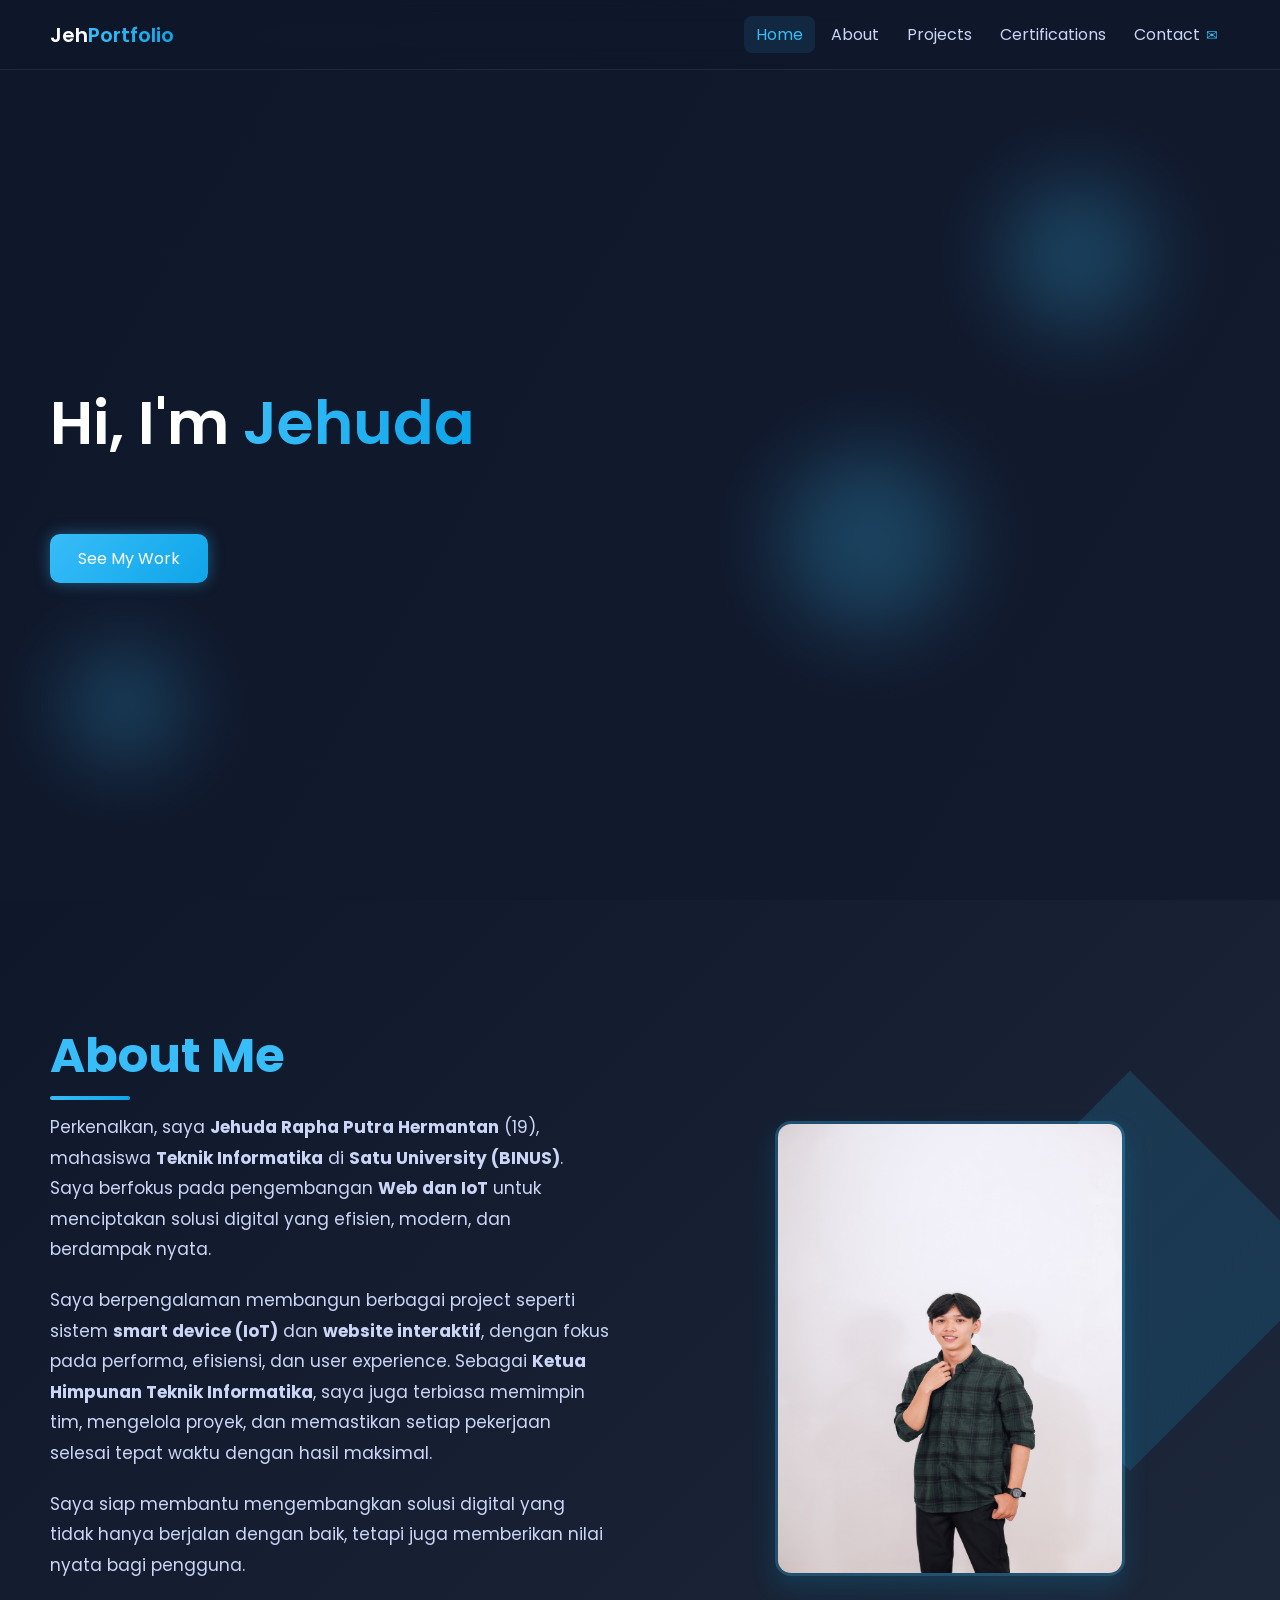
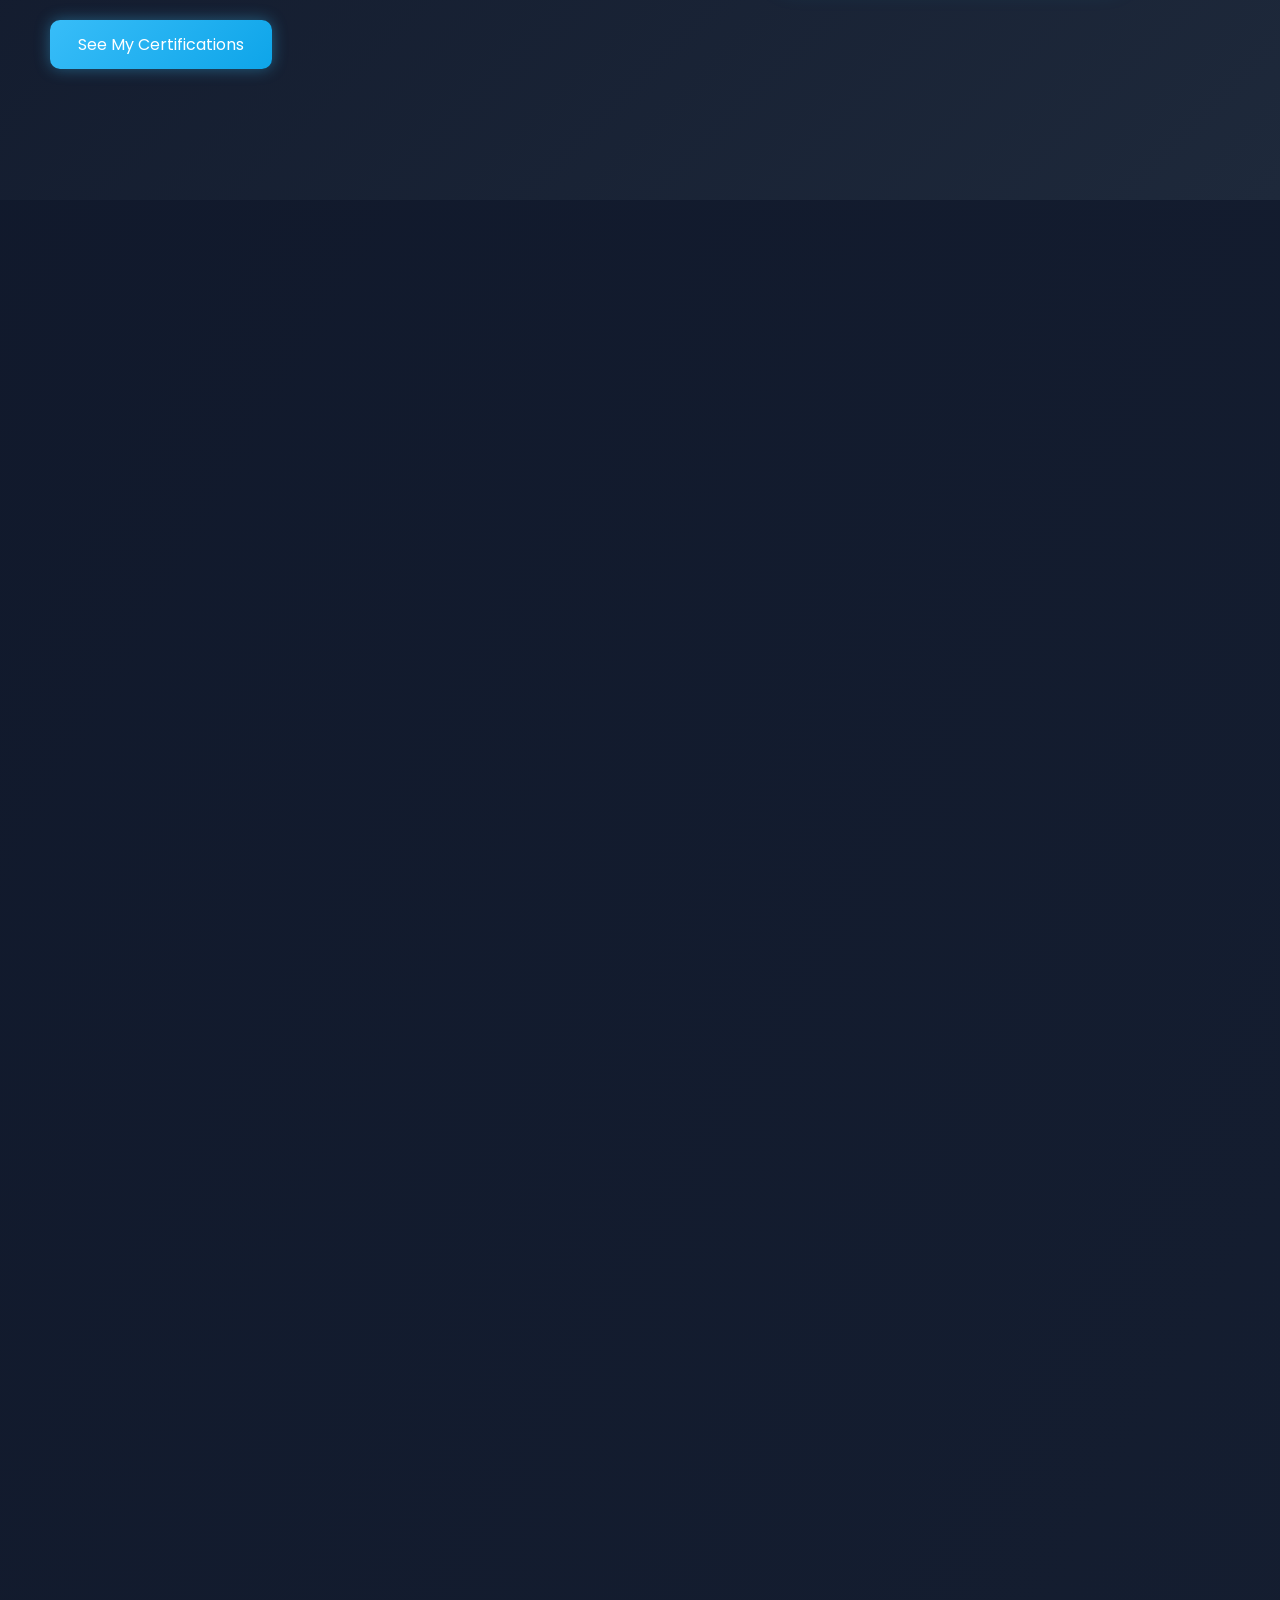
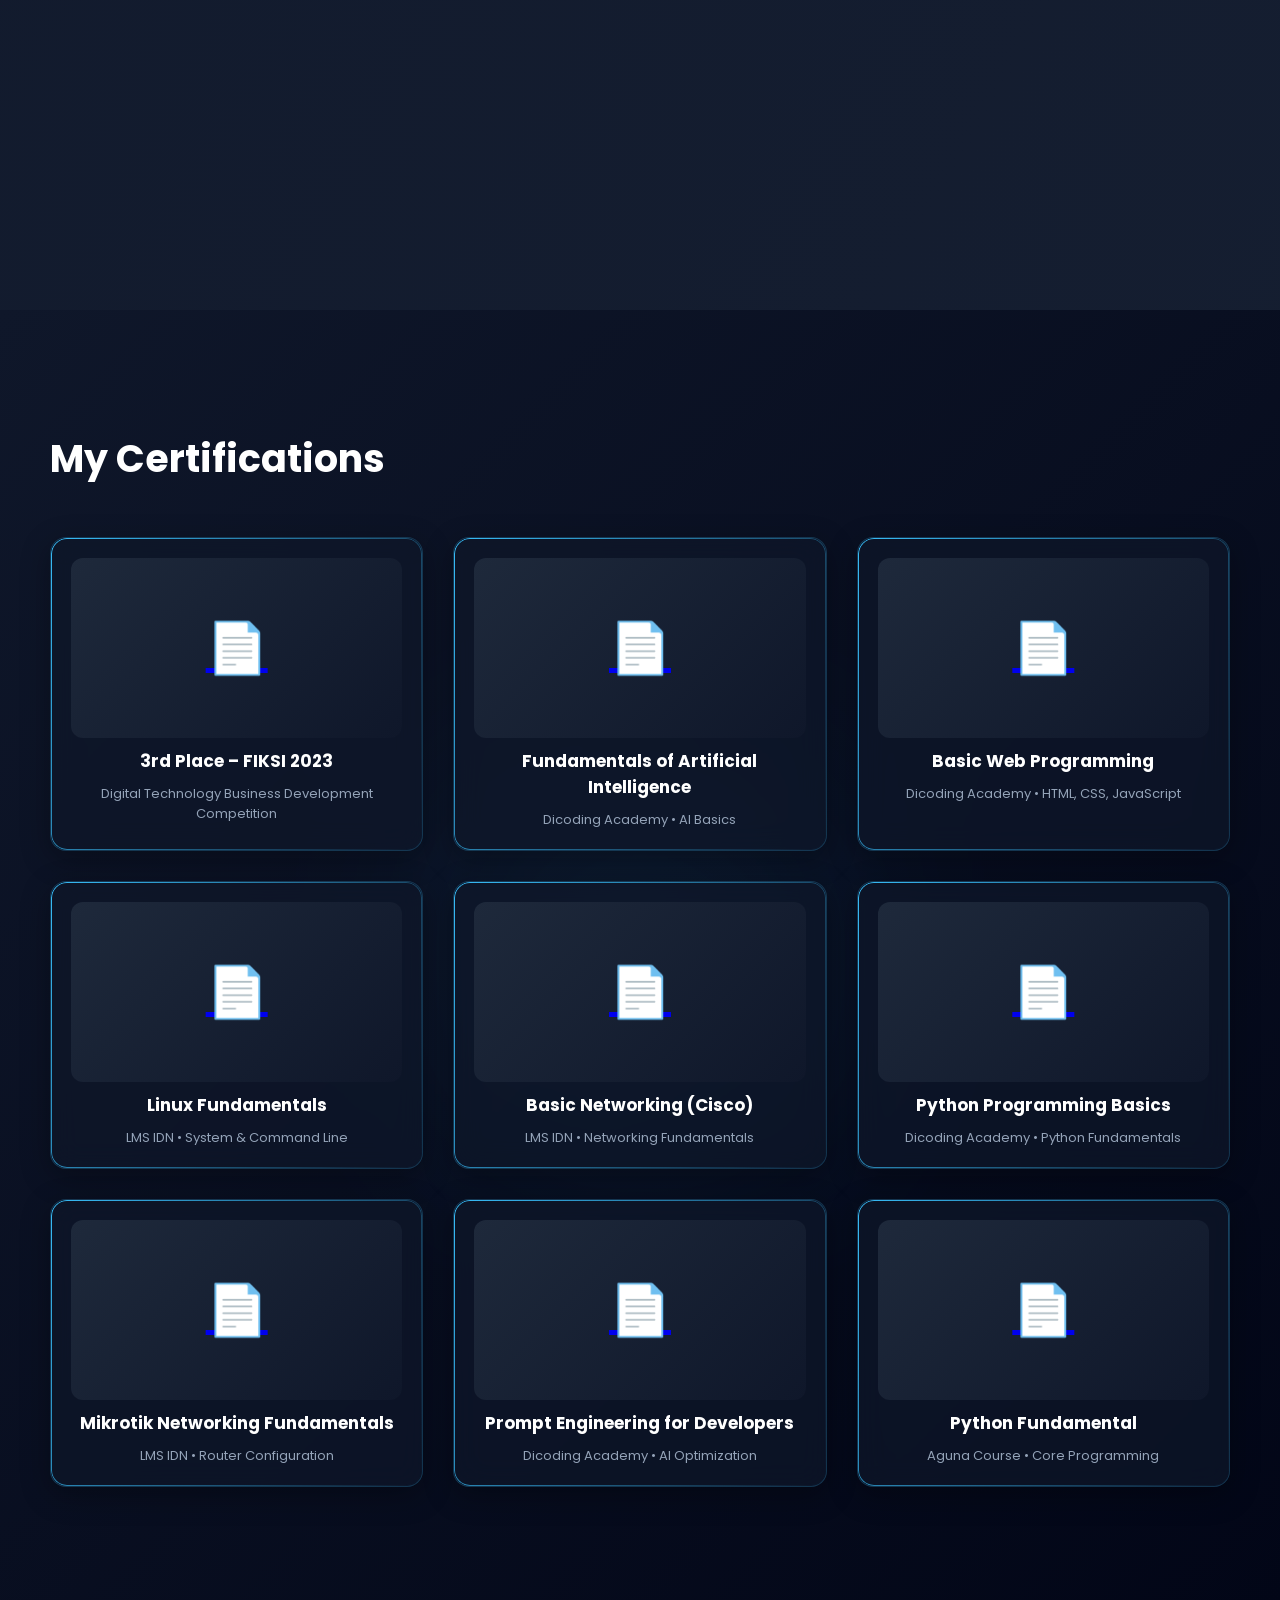
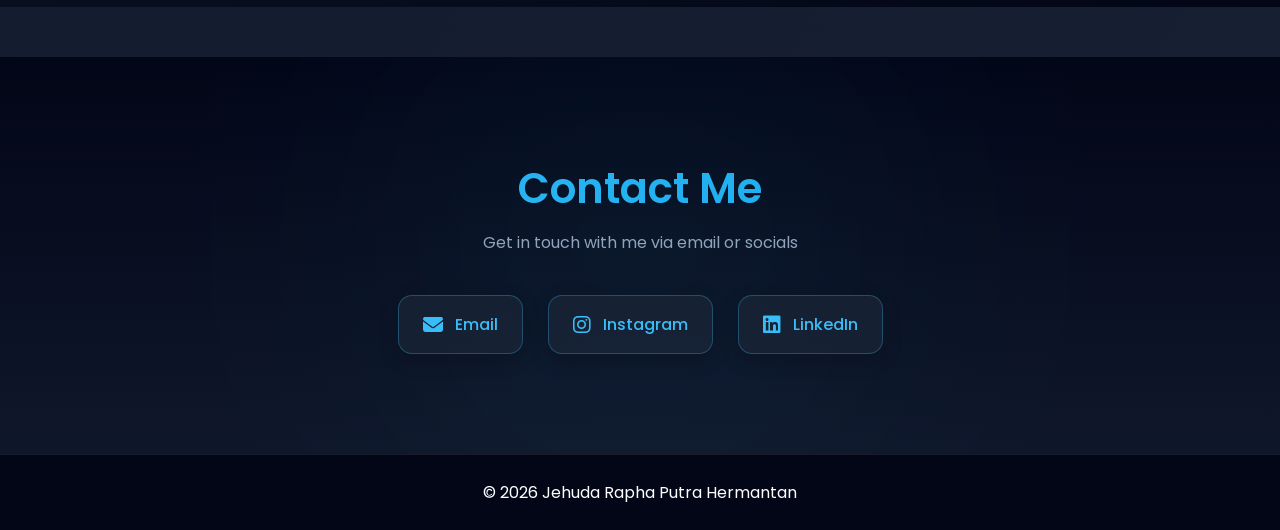
==== index.html @ 20c5d142 "Add files via upload" ====
<!doctype html>
<html lang="id">
  <head>
    <meta charset="UTF-8" />
    <meta name="viewport" content="width=device-width, initial-scale=1.0" />
    <title>Portfolio Jehuda</title>
    <link href="https://fonts.googleapis.com/css2?family=Poppins:wght@300;400;600&display=swap" rel="stylesheet" />
    <link rel="stylesheet" href="https://cdnjs.cloudflare.com/ajax/libs/font-awesome/6.4.2/css/all.min.css" />
    <link rel="stylesheet" href="style.css" />
  </head>

  <body>
    <!-- NAVBAR -->
    <header class="glass-nav">
      <h1 class="logo">Jeh<span>Portfolio</span></h1>
      <nav>
        <a href="#home">Home</a>
        <a href="#about">About</a>
        <a href="#projects">Projects</a>
        <a href="#certifications">Certifications</a>
        <a href="#contact">Contact</a>
      </nav>
    </header>

    <!-- HERO -->
    <section id="home" class="hero fade-in">
      <div class="hero-content">
        <h2>Hi, I'm <span>Jehuda</span></h2>
        <h3 class="typing"></h3>
        <button class="btn" onclick="scrollToSection('projects')">See My Work</button>
      </div>
      <div class="floating-ball ball1"></div>
      <div class="floating-ball ball2"></div>
      <div class="floating-ball ball3"></div>
    </section>

    <!-- ABOUT -->
    <section id="about" class="fade-in about-modern">
      <div class="container about-modern-container">
        <div class="about-modern-text">
          <h2>About Me</h2>
          <p>
            Perkenalkan, saya <strong>Jehuda Rapha Putra Hermantan</strong> (19), mahasiswa <strong>Teknik Informatika</strong> di <strong>Satu University (BINUS)</strong>. Saya berfokus pada pengembangan <strong>Web dan IoT</strong> untuk
            menciptakan solusi digital yang efisien, modern, dan berdampak nyata.
          </p>
          <p>
            Saya berpengalaman membangun berbagai project seperti sistem <strong>smart device (IoT)</strong> dan <strong>website interaktif</strong>, dengan fokus pada performa, efisiensi, dan user experience. Sebagai
            <strong>Ketua Himpunan Teknik Informatika</strong>, saya juga terbiasa memimpin tim, mengelola proyek, dan memastikan setiap pekerjaan selesai tepat waktu dengan hasil maksimal.
          </p>
          <p>Saya siap membantu mengembangkan solusi digital yang tidak hanya berjalan dengan baik, tetapi juga memberikan nilai nyata bagi pengguna.</p>
          <a href="#certifications" class="btn">See My Certifications</a>
        </div>

        <div class="about-modern-visual">
          <div class="about-shape"></div>
          <img src="img/MyFace11.jpg" alt="Profile Image" class="modern-photo" loading="lazy" />
        </div>
      </div>
    </section>

    <!-- PROJECTS -->
    <section id="projects" class="fade-in">
      <h2>My Projects</h2>

      <div class="projects-section">
        <h3>Projects I've Completed</h3>
        <div class="projects">
          <div class="card">
            <div class="image-container">
              <img src="img/face_recog.png" alt="IoT Project Completed 1" loading="lazy" />
              <img src="img/dashboard_face_recog.png" alt="IoT Project Completed 2" loading="lazy" />
            </div>
            <div class="project-details">
              <h4>IoT-Based Smart Room Monitoring System</h4>
              <p>
                Sistem monitoring ruangan berbasis IoT dengan integrasi <strong>Face Recognition AI</strong> untuk mendeteksi dan menghitung jumlah okupansi secara real-time. Sistem ini membantu meningkatkan efisiensi penggunaan ruangan
                melalui data yang akurat dan otomatis.<br /><br />
                <strong>Peran saya:</strong> Mengembangkan sistem AI, integrasi IoT, dan pembuatan dashboard monitoring.
              </p>
            </div>
          </div>
        </div>
      </div>

      <div class="projects-section">
        <h3>Ongoing Projects</h3>
        <div class="projects">
          <div class="card">
            <div class="image-container">
              <img src="img/project_iot_ph_tds_tb1.jpeg" alt="Ongoing Project 1" loading="lazy" />
              <img src="img/project_iot_ph_tds_tb2.jpeg" alt="Ongoing Project 2" loading="lazy" />
            </div>
            <div class="project-details">
              <h4>IoT-Based Water Quality Monitoring System</h4>
              <p>
                Sistem monitoring kualitas air berbasis IoT yang mengukur <strong>pH</strong>, <strong>TDS</strong>, dan <strong>Turbidity</strong> secara real-time melalui cloud dashboard.<br /><br />
                <strong>Peran saya:</strong> Mengembangkan integrasi IoT.
              </p>
            </div>
          </div>
        </div>
      </div>
    </section>

    <!-- CERTIFICATIONS -->
    <section id="certifications" class="cert-section fade-in">
      <h2>My Certifications</h2>
      <div class="cert-grid">
        <div class="cert-card">
          <a href="img/E-Certificate 3rd Place Award for Digital-Technology Business-Development FIKSI-2023.pdf" target="_blank">
            <div class="pdf-preview">📄</div>
          </a>
          <h3>3rd Place – FIKSI 2023</h3>
          <p>Digital Technology Business Development Competition</p>
        </div>
        <div class="cert-card">
          <a href="img/E-Certificate Belajar AI-Dasar-Dicoding.pdf" target="_blank">
            <div class="pdf-preview">📄</div>
          </a>
          <h3>Fundamentals of Artificial Intelligence</h3>
          <p>Dicoding Academy • AI Basics</p>
        </div>
        <div class="cert-card">
          <a href="img/E-Certificate Belajar-Dasar-Pemprograman-Web Dicoding-Academy.pdf" target="_blank">
            <div class="pdf-preview">📄</div>
          </a>
          <h3>Basic Web Programming</h3>
          <p>Dicoding Academy • HTML, CSS, JavaScript</p>
        </div>
        <div class="cert-card">
          <a href="img/E-Certificate Belajar-Linux-Dari-Nol+ LMS-IDN-ID.pdf" target="_blank">
            <div class="pdf-preview">📄</div>
          </a>
          <h3>Linux Fundamentals</h3>
          <p>LMS IDN • System & Command Line</p>
        </div>
        <div class="cert-card">
          <a href="img/E-Certificate Cisco-Dasar LMS-IDN-ID.pdf" target="_blank">
            <div class="pdf-preview">📄</div>
          </a>
          <h3>Basic Networking (Cisco)</h3>
          <p>LMS IDN • Networking Fundamentals</p>
        </div>
        <div class="cert-card">
          <a href="img/E-Certificate Memulai-Pemprograman-dengan-Python-Dicoding-Academy.pdf" target="_blank">
            <div class="pdf-preview">📄</div>
          </a>
          <h3>Python Programming Basics</h3>
          <p>Dicoding Academy • Python Fundamentals</p>
        </div>
        <div class="cert-card">
          <a href="img/E-Certificate Mikrotik-Dasar LMS-IDN-ID.pdf" target="_blank">
            <div class="pdf-preview">📄</div>
          </a>
          <h3>Mikrotik Networking Fundamentals</h3>
          <p>LMS IDN • Router Configuration</p>
        </div>
        <div class="cert-card">
          <a href="img/E-Certificate Prompt-Engineering-untuk -Software-Developer- Dicoding-Academy.pdf" target="_blank">
            <div class="pdf-preview">📄</div>
          </a>
          <h3>Prompt Engineering for Developers</h3>
          <p>Dicoding Academy • AI Optimization</p>
        </div>
        <div class="cert-card">
          <a href="img/E-Certificate Python-Fundamental Aguna-Course.pdf" target="_blank">
            <div class="pdf-preview">📄</div>
          </a>
          <h3>Python Fundamental</h3>
          <p>Aguna Course • Core Programming</p>
        </div>
      </div>
    </section>

    <!-- CONTACT -->
    <section id="contact" class="fade-in">
      <h2>Contact Me</h2>
      <p>Get in touch with me via email or socials</p>
      <div class="contact-cards">
        <a href="mailto:jehudarapha653@email.com" class="contact-card">
          <i class="fa-solid fa-envelope"></i>
          <span>Email</span>
        </a>
        <a href="https://www.instagram.com/jehuda_rapha/" target="_blank" rel="noopener noreferrer" class="contact-card">
          <i class="fab fa-instagram"></i>
          <span>Instagram</span>
        </a>
        <a href="https://www.linkedin.com/in/jehuda-rapha-putra-hermantan-52136a31b/" target="_blank" rel="noopener noreferrer" class="contact-card">
          <i class="fab fa-linkedin"></i>
          <span>LinkedIn</span>
        </a>
      </div>
    </section>

    <!-- LIGHTBOX -->
    <div class="lightbox" id="lightbox">
      <span class="close-btn">&times;</span>
      <img class="lightbox-img" id="lightbox-img" alt="Project Preview" />
    </div>

    <!-- FOOTER -->
    <footer>
      <p>© 2026 Jehuda Rapha Putra Hermantan</p>
    </footer>

    <script src="script.js"></script>
  </body>
</html>
---- style.css ----
/* =============================================
   RESET & BASE
   ============================================= */
* {
  margin: 0;
  padding: 0;
  box-sizing: border-box;
  font-family: 'Poppins', sans-serif;
}

html {
  scroll-behavior: smooth;
}

body {
  background: linear-gradient(120deg, #0f172a, #1e293b);
  background-size: 200% 200%;
  animation: bgMove 12s ease infinite;
  color: white;
  overflow-x: hidden;
}

@keyframes bgMove {
  0%, 100% { background-position: 0% 50%; }
  50%       { background-position: 100% 50%; }
}

.container {
  max-width: 1100px;
  margin: auto;
}

/* =============================================
   NAVBAR
   ============================================= */
.glass-nav {
  position: fixed;
  width: 100%;
  padding: 16px 50px;
  display: flex;
  align-items: center;
  justify-content: space-between;
  flex-wrap: wrap;
  gap: 8px;
  backdrop-filter: blur(12px);
  background: rgba(15, 23, 42, 0.5);
  z-index: 1000;
  border-bottom: 1px solid rgba(255, 255, 255, 0.08);
}

.logo {
  font-size: 20px;
  font-weight: 600;
  white-space: nowrap;
}

.logo span {
  background: linear-gradient(90deg, #38bdf8, #0ea5e9);
  -webkit-background-clip: text;
  -webkit-text-fill-color: transparent;
}

nav {
  display: flex;
  align-items: center;
  flex-wrap: wrap;
  gap: 4px;
}

nav a {
  position: relative;
  color: #cbd5f5;
  padding: 6px 12px;
  text-decoration: none;
  font-weight: 400;
  border-radius: 8px;
  transition: color 0.3s ease, background 0.3s ease;
  overflow: hidden;
}

nav a.active {
  color: #38bdf8;
  background: rgba(56, 189, 248, 0.1);
}

/* Home – underline glow */
nav a:nth-child(1)::after {
  content: '';
  position: absolute;
  left: 0; bottom: 0;
  width: 0%; height: 2px;
  background: #38bdf8;
  transition: width 0.3s;
}
nav a:nth-child(1):hover::after { width: 100%; }

/* About – glass box */
nav a:nth-child(2):hover {
  background: rgba(56, 189, 248, 0.15);
  backdrop-filter: blur(6px);
  box-shadow: 0 0 10px rgba(56, 189, 248, 0.3);
}

/* Projects – neon pulse */
nav a:nth-child(3)::before {
  content: '';
  position: absolute;
  inset: 0;
  border-radius: 8px;
  background: linear-gradient(90deg, #38bdf8, transparent);
  opacity: 0;
  transition: opacity 0.3s;
}
nav a:nth-child(3):hover::before {
  opacity: 0.2;
  animation: pulseGlow 1s infinite alternate;
}

@keyframes pulseGlow {
  from { opacity: 0.1; }
  to   { opacity: 0.4; }
}

/* Certifications – slide gradient */
nav a:nth-child(4)::before {
  content: '';
  position: absolute;
  width: 100%; height: 100%;
  left: -100%; top: 0;
  background: linear-gradient(120deg, transparent, #38bdf8, transparent);
  transition: left 0.5s;
}
nav a:nth-child(4):hover::before { left: 100%; }

/* Contact – icon always visible */
nav a:nth-child(5)::after {
  content: '✉';
  margin-left: 6px;
  font-size: 14px;
  display: inline-block;
  vertical-align: middle;
  color: #38bdf8;
  transition: transform 0.3s ease, color 0.3s ease;
}
nav a:nth-child(5):hover { color: #38bdf8; }
nav a:nth-child(5):hover::after {
  transform: translateY(-2px) rotate(5deg);
  color: #0ea5e9;
}

/* =============================================
   HERO
   ============================================= */
.hero {
  min-height: 100vh;
  padding: 150px 50px 80px;
  display: flex;
  align-items: center;
}

.hero-content { max-width: 600px; }

.hero h2 {
  font-size: 60px;
  font-weight: 600;
  line-height: 1.2;
}

.hero span {
  background: linear-gradient(90deg, #38bdf8, #0ea5e9);
  -webkit-background-clip: text;
  -webkit-text-fill-color: transparent;
}

.typing {
  margin-top: 10px;
  font-size: 22px;
  color: #94a3b8;
  height: 30px;
}

/* Floating decoration balls */
.floating-ball {
  position: absolute;
  border-radius: 50%;
  background: #38bdf8;
  filter: blur(40px);
  opacity: 0.25;
  animation: float 8s infinite ease-in-out;
  z-index: 0;
}
.ball1 { width: 150px; height: 150px; top: 20%; right: 10%; }
.ball2 { width: 120px; height: 120px; bottom: 15%; left: 5%; animation-delay: 2s; }
.ball3 { width: 180px; height: 180px; bottom: 30%; right: 25%; animation-delay: 4s; }

@keyframes float {
  0%, 100% { transform: translateY(0); }
  50%       { transform: translateY(-30px); }
}

/* =============================================
   SHARED SECTION BASE
   ============================================= */
section {
  min-height: 100vh;
  padding: 120px 50px;
}

h2 {
  font-size: 38px;
  margin-bottom: 20px;
}

/* =============================================
   BUTTON
   ============================================= */
.btn {
  display: inline-block;
  position: relative;
  overflow: hidden;
  margin-top: 25px;
  padding: 12px 28px;
  background: linear-gradient(135deg, #38bdf8, #0ea5e9);
  border: none;
  border-radius: 10px;
  cursor: pointer;
  font-size: 16px;
  color: white;
  text-decoration: none;
  transition: transform 0.3s, box-shadow 0.3s;
  box-shadow: 0 0 15px rgba(56, 189, 248, 0.4);
}

.btn:hover {
  transform: translateY(-2px);
  box-shadow: 0 0 30px rgba(56, 189, 248, 0.7);
}

/* Ripple effect (created by JS) */
.ripple {
  position: absolute;
  border-radius: 50%;
  background: rgba(255, 255, 255, 0.25);
  transform: scale(0);
  animation: rippleAnim 0.6s linear;
  pointer-events: none;
}

@keyframes rippleAnim {
  to { transform: scale(4); opacity: 0; }
}

/* =============================================
   FADE-IN ANIMATION
   ============================================= */
.fade-in {
  opacity: 0;
  transform: translateY(50px);
  transition: opacity 0.9s ease, transform 0.9s ease;
}

.fade-in.show {
  opacity: 1;
  transform: translateY(0);
}

/* =============================================
   PROJECTS SECTION
   ============================================= */
#projects {
  position: relative;
  background: linear-gradient(135deg, #020617, #0f172a);
  overflow: hidden;
}

/* Ambient glow blobs */
#projects::before {
  content: '';
  position: absolute;
  width: 400px; height: 400px;
  background: #38bdf8;
  filter: blur(120px);
  opacity: 0.15;
  top: -100px; left: -100px;
}
#projects::after {
  content: '';
  position: absolute;
  width: 300px; height: 300px;
  background: #0ea5e9;
  filter: blur(100px);
  opacity: 0.1;
  bottom: -100px; right: -100px;
}

#projects h2 {
  text-align: center;
  font-size: 40px;
  margin-bottom: 60px;
  background: linear-gradient(90deg, #38bdf8, #0ea5e9);
  -webkit-background-clip: text;
  -webkit-text-fill-color: transparent;
}

.projects-section { margin-top: 50px; }

.projects-section h3 {
  position: relative;
  font-size: 28px;
  margin-bottom: 25px;
  color: #38bdf8;
}

.projects-section h3::after {
  content: '';
  position: absolute;
  bottom: -6px; left: 0;
  width: 60px; height: 3px;
  background: #0ea5e9;
  border-radius: 2px;
}

.projects {
  display: flex;
  flex-wrap: wrap;
  gap: 30px;
  justify-content: center;
  margin-top: 40px;
}

/* =============================================
   PROJECT CARD (merged from 3 duplicate rules)
   ============================================= */
.card {
  position: relative;
  background: rgba(30, 41, 59, 0.7);
  backdrop-filter: blur(16px);
  border-radius: 16px;
  overflow: hidden;
  max-width: 480px;
  flex: 1 1 360px;
  border: 1px solid rgba(56, 189, 248, 0.15);
  box-shadow: 0 10px 40px rgba(0, 0, 0, 0.5);
  opacity: 0;
  transform: translateY(60px);
  transition: transform 0.4s ease, box-shadow 0.4s ease, opacity 0.8s ease;
  cursor: default;
}

/* Gradient border overlay */
.card::before {
  content: '';
  position: absolute;
  inset: 0;
  border-radius: 16px;
  padding: 1px;
  background: linear-gradient(120deg, #38bdf8, transparent);
  -webkit-mask: linear-gradient(#fff 0 0) content-box, linear-gradient(#fff 0 0);
  -webkit-mask-composite: xor;
  mask-composite: exclude;
  pointer-events: none;
}

.card.show {
  opacity: 1;
  transform: translateY(0);
}

.card:hover {
  transform: translateY(-10px) scale(1.02);
  box-shadow: 0 15px 50px rgba(56, 189, 248, 0.3);
}

/* =============================================
   IMAGE CONTAINER (merged from 3 duplicate rules)
   ============================================= */
.image-container {
  display: flex;
  gap: 12px;
  padding: 15px;
}

.image-container img {
  width: 50%;
  border-radius: 12px;
  cursor: pointer;
  pointer-events: auto;
  position: relative;
  z-index: 10;
  transition: transform 0.3s ease, opacity 0.3s ease;
}

.image-container img:hover {
  transform: scale(1.05);
  opacity: 0.85;
}

.project-details { padding: 15px 15px 25px; }

.project-details h4 {
  font-size: 22px;
  margin-bottom: 12px;
  color: #38bdf8;
}

.project-details p {
  font-size: 15px;
  line-height: 1.6;
  color: #cbd5f5;
}

.project-details ul {
  list-style: disc;
  padding-left: 20px;
  margin-top: 10px;
  color: #94a3b8;
}

.project-details ul li {
  margin-bottom: 6px;
  font-size: 14px;
}

/* =============================================
   CERTIFICATIONS SECTION (merged from 2 rules)
   ============================================= */
.cert-section {
  position: relative;
  background: linear-gradient(135deg, #0f172a, #020617);
}

/* Center glow blob */
.cert-section::before {
  content: '';
  position: absolute;
  width: 350px; height: 350px;
  background: #38bdf8;
  filter: blur(120px);
  opacity: 0.08;
  top: 50%; left: 50%;
  transform: translate(-50%, -50%);
}

.cert-grid {
  display: grid;
  grid-template-columns: repeat(3, 1fr);
  gap: 30px;
  margin-top: 50px;
}

/* CERT CARD (merged from 2 duplicate rules) */
.cert-card {
  position: relative;
  display: flex;
  flex-direction: column;
  gap: 10px;
  background: rgba(15, 23, 42, 0.7);
  backdrop-filter: blur(14px);
  border-radius: 16px;
  padding: 20px;
  text-align: center;
  border: 1px solid rgba(56, 189, 248, 0.2);
  box-shadow: 0 8px 30px rgba(0, 0, 0, 0.3);
  pointer-events: none;
  transition: transform 0.35s ease, box-shadow 0.35s ease;
}

.cert-card::before {
  content: '';
  position: absolute;
  inset: 0;
  border-radius: 16px;
  padding: 1px;
  background: linear-gradient(120deg, #38bdf8, transparent);
  -webkit-mask: linear-gradient(#fff 0 0) content-box, linear-gradient(#fff 0 0);
  -webkit-mask-composite: xor;
  mask-composite: exclude;
}

.cert-card:hover {
  transform: translateY(-8px);
  box-shadow: 0 10px 35px rgba(56, 189, 248, 0.25);
}

.pdf-preview {
  width: 100%;
  height: 180px;
  border-radius: 12px;
  background: linear-gradient(135deg, #1e293b, #0f172a);
  display: flex;
  justify-content: center;
  align-items: center;
  font-size: 50px;
  color: #38bdf8;
  pointer-events: auto;
  cursor: pointer;
}

.cert-card h3 { font-size: 17px; }
.cert-card p  { font-size: 13px; color: #94a3b8; }

/* =============================================
   ABOUT MODERN
   ============================================= */
.about-modern {
  position: relative;
  background: linear-gradient(135deg, #0f172a, #1e293b);
  overflow: hidden;
}

.about-modern-container {
  display: flex;
  align-items: center;
  justify-content: space-between;
  gap: 60px;
  max-width: 1200px;
  margin: auto;
  position: relative;
}

.about-modern-text {
  flex: 1;
  z-index: 2;
}

.about-modern-text h2 {
  position: relative;
  font-size: 48px;
  color: #38bdf8;
  margin-bottom: 20px;
}

.about-modern-text h2::after {
  content: '';
  position: absolute;
  bottom: -8px; left: 0;
  width: 80px; height: 4px;
  background: linear-gradient(90deg, #38bdf8, #0ea5e9);
  border-radius: 3px;
}

.about-modern-text p {
  font-size: 17px;
  color: #cbd5f5;
  line-height: 1.8;
  margin-bottom: 20px;
}

.about-modern-text .btn { margin-top: 20px; }

.about-modern-visual {
  flex: 1;
  position: relative;
  display: flex;
  justify-content: center;
  align-items: center;
}

/* Profile photo */
.modern-photo {
  position: relative;
  z-index: 2;
  width: 100%;
  max-width: 350px;
  aspect-ratio: 1 / 1.3;
  border-radius: 16px;
  border: 3px solid rgba(56, 189, 248, 0.3);
  box-shadow: 0 12px 25px rgba(0, 189, 248, 0.15);
  transition: transform 0.5s ease, box-shadow 0.5s ease, border-color 0.5s ease;
}

.modern-photo:hover {
  transform: scale(1.05);
  box-shadow: 0 20px 40px rgba(0, 189, 248, 0.25);
  border-color: rgba(56, 189, 248, 0.5);
}

/* Decorative shape */
.about-shape {
  position: absolute;
  top: -50px; right: -100px;
  width: 400px; height: 400px;
  background: linear-gradient(135deg, #38bdf8, #0ea5e9);
  clip-path: polygon(50% 0%, 100% 50%, 50% 100%, 0% 50%);
  opacity: 0.15;
  z-index: 1;
  animation: floatShape 6s ease-in-out infinite alternate;
}

@keyframes floatShape {
  0%   { transform: translateY(0) rotate(0deg); }
  50%  { transform: translateY(-20px) rotate(15deg); }
  100% { transform: translateY(0) rotate(0deg); }
}

/* =============================================
   CONTACT SECTION (merged from 3 duplicate rules)
   ============================================= */
#contact {
  position: relative;
  min-height: auto;
  padding: 100px 30px;
  text-align: center;
  background: linear-gradient(180deg, #020617, #0f172a);
  overflow: hidden;
  z-index: 1;
  margin-top: 50px;
}

/* Ambient glow */
#contact::before {
  content: '';
  position: absolute;
  width: 400px; height: 400px;
  background: #38bdf8;
  filter: blur(140px);
  opacity: 0.08;
  top: 50%; left: 50%;
  transform: translate(-50%, -50%);
}

#contact h2 {
  font-size: 42px;
  font-weight: 600;
  margin-bottom: 10px;
  background: linear-gradient(90deg, #38bdf8, #0ea5e9);
  -webkit-background-clip: text;
  -webkit-text-fill-color: transparent;
}

#contact p {
  color: #94a3b8;
  font-size: 16px;
  margin-bottom: 40px;
}

.contact-cards {
  display: flex;
  justify-content: center;
  flex-wrap: wrap;
  gap: 25px;
}

.contact-card {
  display: flex;
  align-items: center;
  gap: 12px;
  padding: 16px 24px;
  background: rgba(30, 41, 59, 0.6);
  backdrop-filter: blur(12px);
  border-radius: 14px;
  border: 1px solid rgba(56, 189, 248, 0.3);
  color: #38bdf8;
  font-weight: 500;
  text-decoration: none;
  box-shadow: 0 6px 20px rgba(0, 0, 0, 0.2);
  opacity: 0;
  transform: translateY(30px);
  transition: transform 0.6s ease, opacity 0.6s ease, box-shadow 0.4s ease;
}

.contact-card.show-contact {
  opacity: 1;
  transform: translateY(0);
}

.contact-card:hover {
  transform: translateY(-3px) scale(1.02);
  box-shadow: 0 6px 15px rgba(56, 189, 248, 0.25);
}

.contact-card i {
  font-size: 20px;
  transition: transform 0.4s ease;
}

.contact-card span { font-size: 16px; }

.contact-card:hover i {
  transform: rotate(5deg) scale(1.05);
}

/* =============================================
   LIGHTBOX
   ============================================= */
.lightbox {
  position: fixed;
  inset: 0;
  background: rgba(2, 6, 23, 0.85);
  backdrop-filter: blur(12px);
  display: flex;
  justify-content: center;
  align-items: center;
  z-index: 9999;
  opacity: 0;
  visibility: hidden;
  transition: opacity 0.4s ease, visibility 0.4s ease;
}

.lightbox.show {
  opacity: 1;
  visibility: visible;
}

.lightbox-img {
  max-width: 85%;
  max-height: 80%;
  border-radius: 16px;
  box-shadow: 0 20px 60px rgba(0, 0, 0, 0.8);
  transform: scale(0.8);
  opacity: 0;
  transition: transform 0.4s ease, opacity 0.4s ease;
}

.lightbox.show .lightbox-img {
  transform: scale(1);
  opacity: 1;
}

.close-btn {
  position: absolute;
  top: 30px; right: 40px;
  font-size: 40px;
  color: #38bdf8;
  cursor: pointer;
  transition: transform 0.3s, color 0.3s;
}

.close-btn:hover {
  transform: rotate(90deg) scale(1.2);
  color: #0ea5e9;
}

/* =============================================
   FOOTER
   ============================================= */
footer {
  text-align: center;
  padding: 25px;
  background: #020617;
  border-top: 1px solid rgba(255, 255, 255, 0.08);
}

/* =============================================
   RESPONSIVE — Small Laptop (≤1024px)
   ============================================= */
@media (max-width: 1024px) {
  .about-modern-container { gap: 40px; }
  .modern-photo { max-width: 300px; }
  .cert-grid { gap: 20px; }
}

/* =============================================
   RESPONSIVE — Tablet (≤992px)
   ============================================= */
@media (max-width: 992px) {
  .about-modern-container {
    flex-direction: column-reverse;
    gap: 40px;
    text-align: center;
  }

  .about-modern-text h2::after {
    left: 50%;
    transform: translateX(-50%);
  }

  .modern-photo { max-width: 280px; }

  .image-container { flex-direction: column; }
  .image-container img { width: 100%; }
}

/* =============================================
   RESPONSIVE — Tablet/Mobile (≤768px)
   ============================================= */
@media (max-width: 768px) {
  .glass-nav { padding: 12px 20px; }

  nav a {
    font-size: 13px;
    padding: 5px 8px;
  }

  section { padding: 100px 24px; }

  .hero h2 { font-size: 42px; }

  .about-modern { padding: 100px 24px; }
  .about-modern-text h2 { font-size: 36px; }
  .about-modern-text p  { font-size: 16px; }

  #projects { padding: 100px 24px; }

  .cert-section { padding: 100px 24px; }
  .cert-grid { grid-template-columns: repeat(2, 1fr); gap: 18px; }

  #contact { padding: 80px 20px; }
  #contact h2 { font-size: 34px; }
}

/* =============================================
   RESPONSIVE — Mobile (≤480px)
   ============================================= */
@media (max-width: 480px) {
  /* Navbar stacks logo + nav links */
  .glass-nav {
    padding: 10px 16px;
    flex-direction: column;
    align-items: flex-start;
  }

  nav {
    width: 100%;
    justify-content: flex-start;
    gap: 2px;
  }

  nav a {
    font-size: 11px;
    padding: 4px 7px;
  }

  /* Hide Contact envelope icon on very small screens */
  nav a:nth-child(5)::after { display: none; }

  /* Hero */
  .hero { padding: 110px 16px 60px; }
  .hero h2  { font-size: 30px; }
  .typing   { font-size: 17px; }

  /* Floating balls — scale down */
  .ball1 { width: 80px; height: 80px; }
  .ball2 { width: 60px; height: 60px; }
  .ball3 { width: 100px; height: 100px; }

  /* Sections */
  section { padding: 80px 16px; }

  /* About */
  .about-modern { padding: 80px 16px; }
  .about-modern-text h2 { font-size: 28px; }
  .about-modern-text p  { font-size: 15px; }
  .modern-photo { max-width: 200px; }
  .about-shape  { display: none; } /* hide shape on tiny screens to avoid overflow */

  /* Projects */
  #projects { padding: 80px 16px; }
  #projects h2            { font-size: 28px; }
  .projects-section h3    { font-size: 22px; }
  .card { flex: 1 1 100%; }

  /* Certifications */
  .cert-section { padding: 80px 16px; }
  .cert-grid { grid-template-columns: 1fr; gap: 14px; }
  .cert-section h2 { font-size: 28px; }

  /* Contact */
  #contact { padding: 70px 16px; margin-top: 0; }
  #contact h2 { font-size: 28px; }
  #contact p  { font-size: 14px; }

  .contact-cards { flex-direction: column; align-items: center; gap: 14px; }
  .contact-card  { width: 100%; max-width: 300px; justify-content: center; }

  /* Lightbox close button */
  .close-btn { top: 16px; right: 20px; font-size: 32px; }

  /* Footer */
  footer { padding: 20px 16px; font-size: 14px; }
}
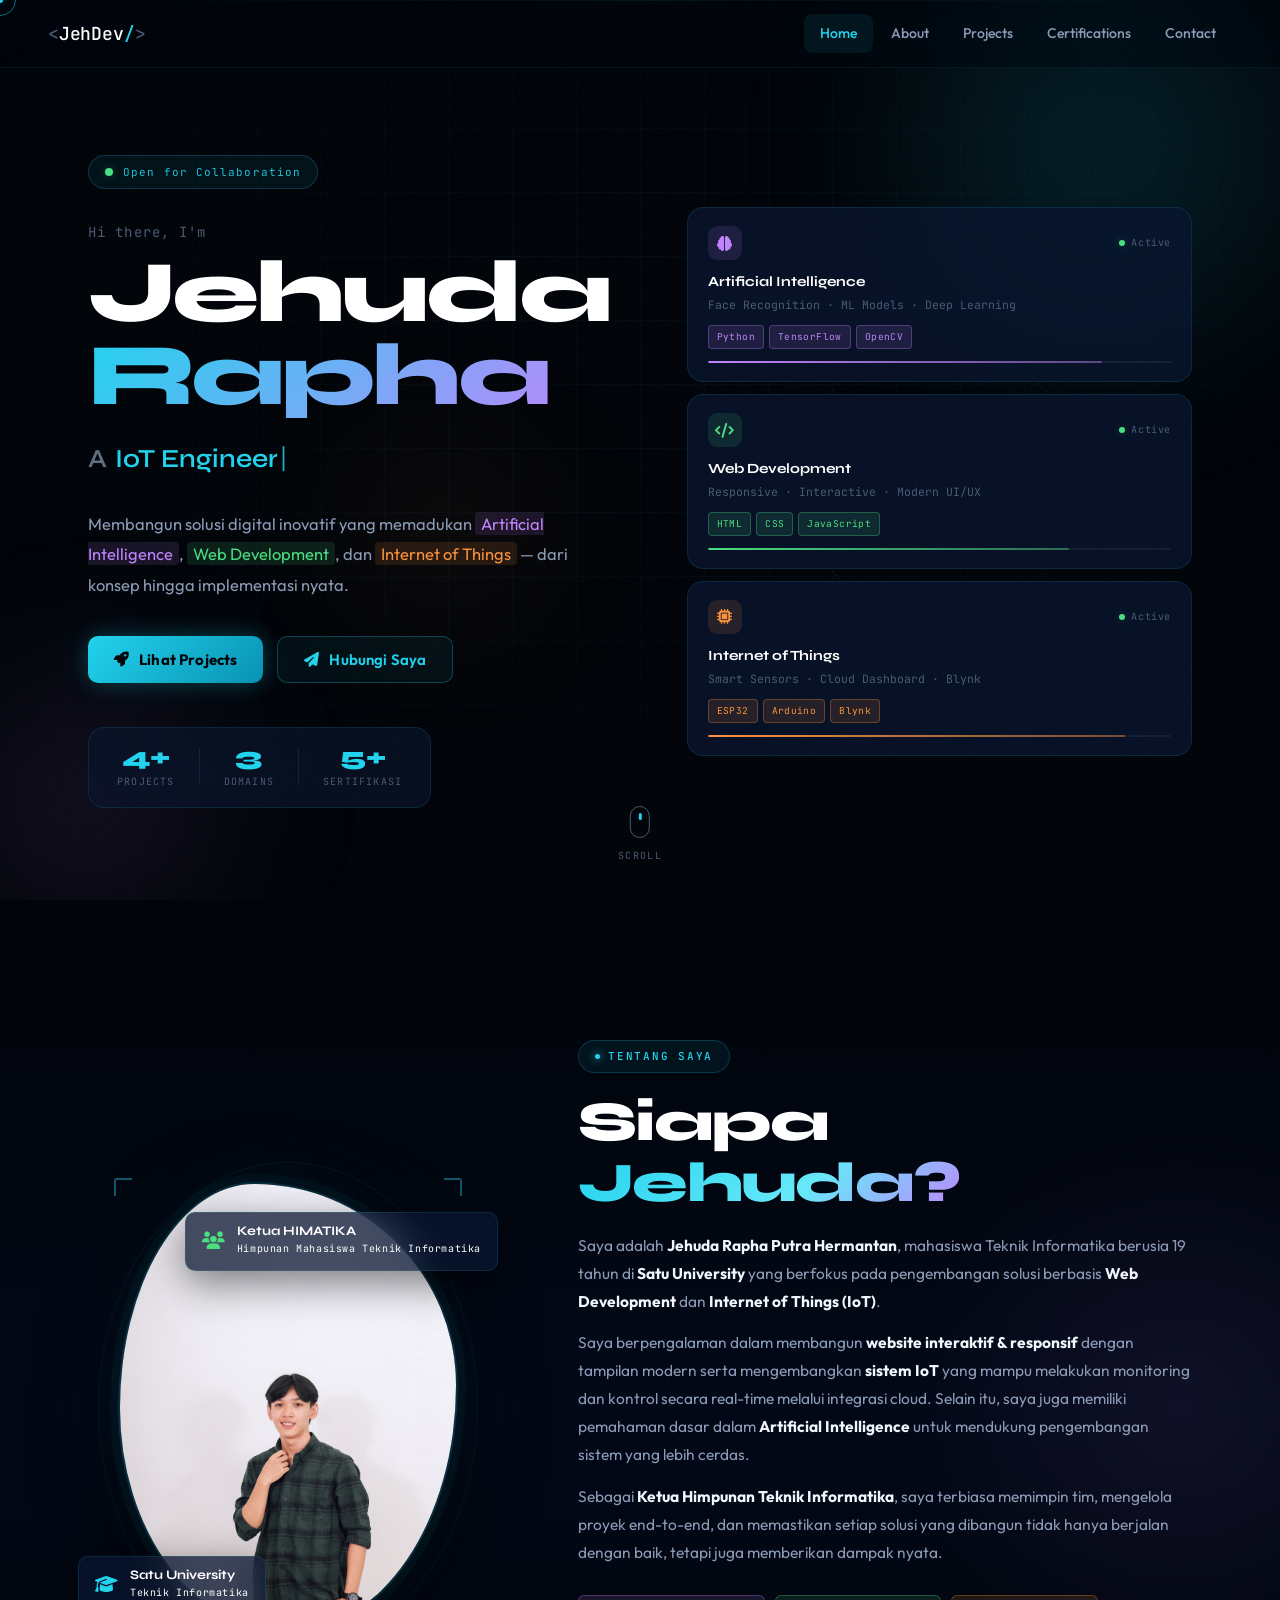
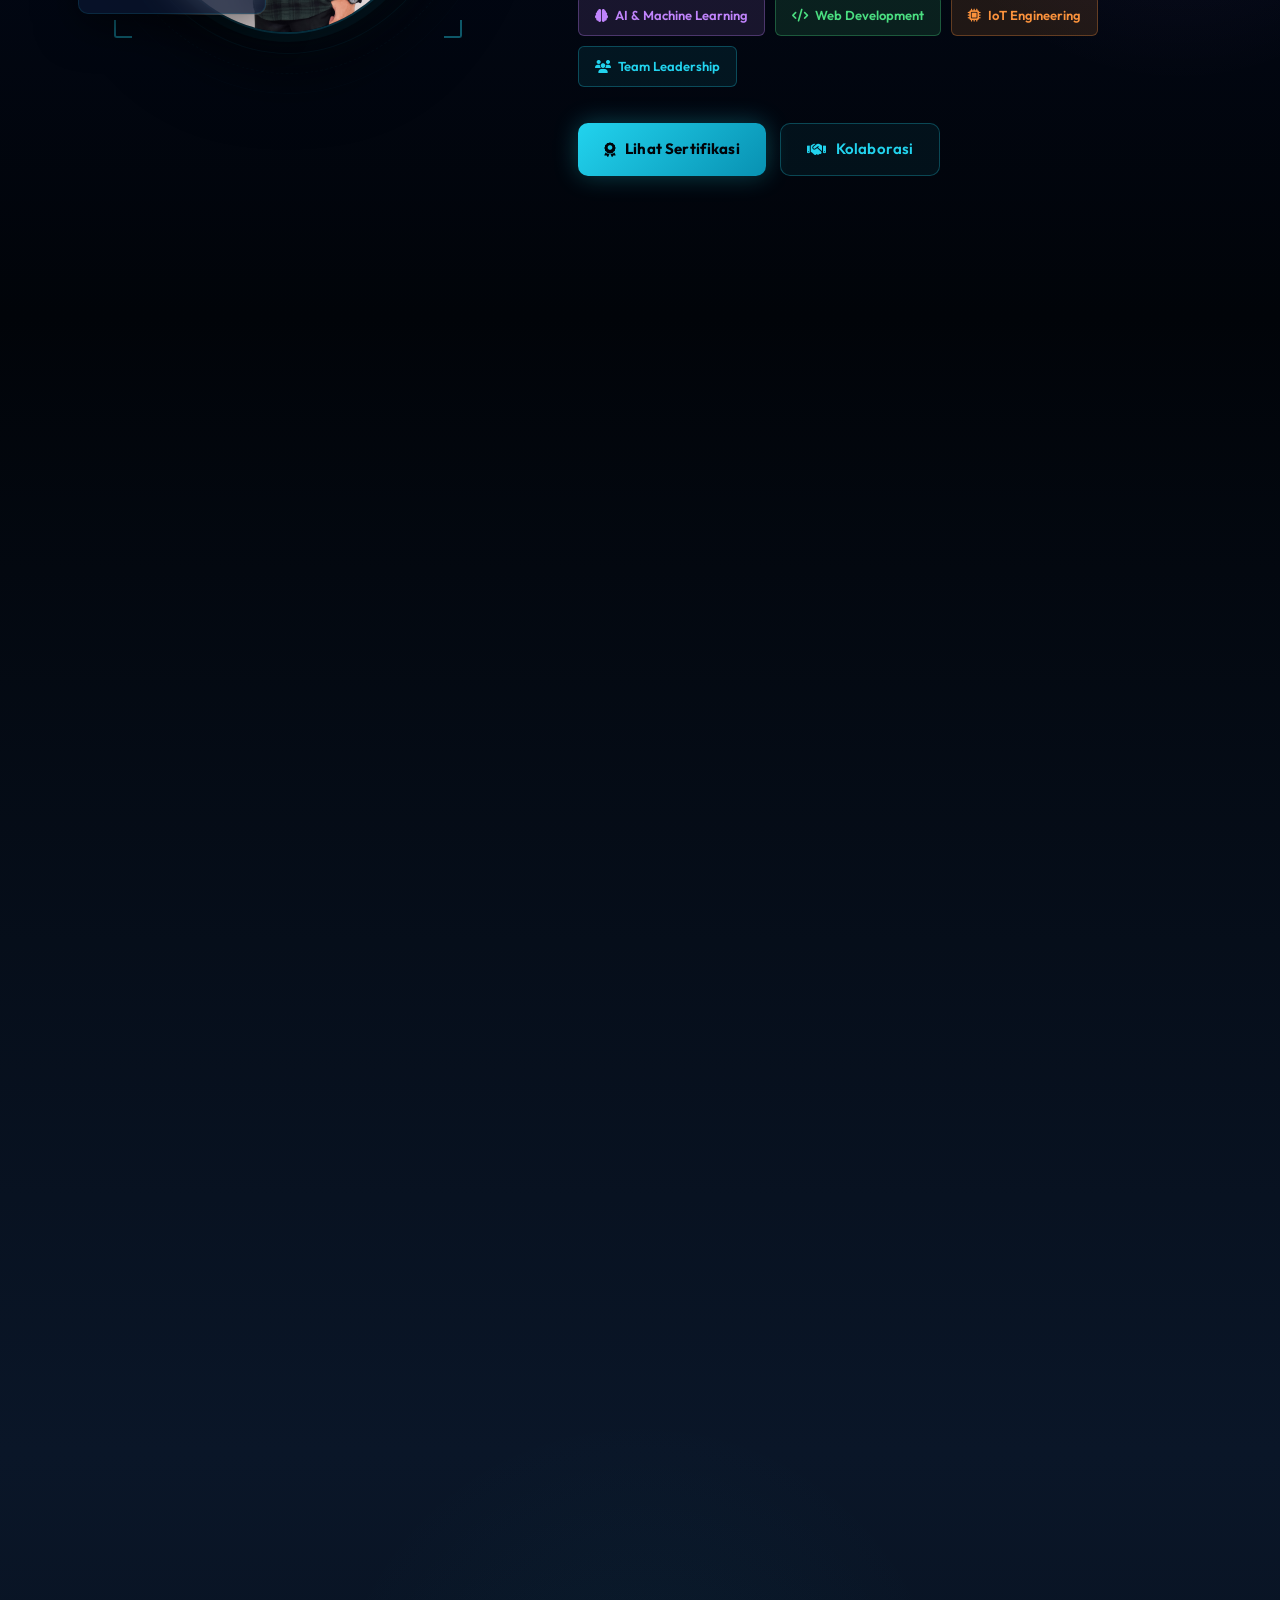
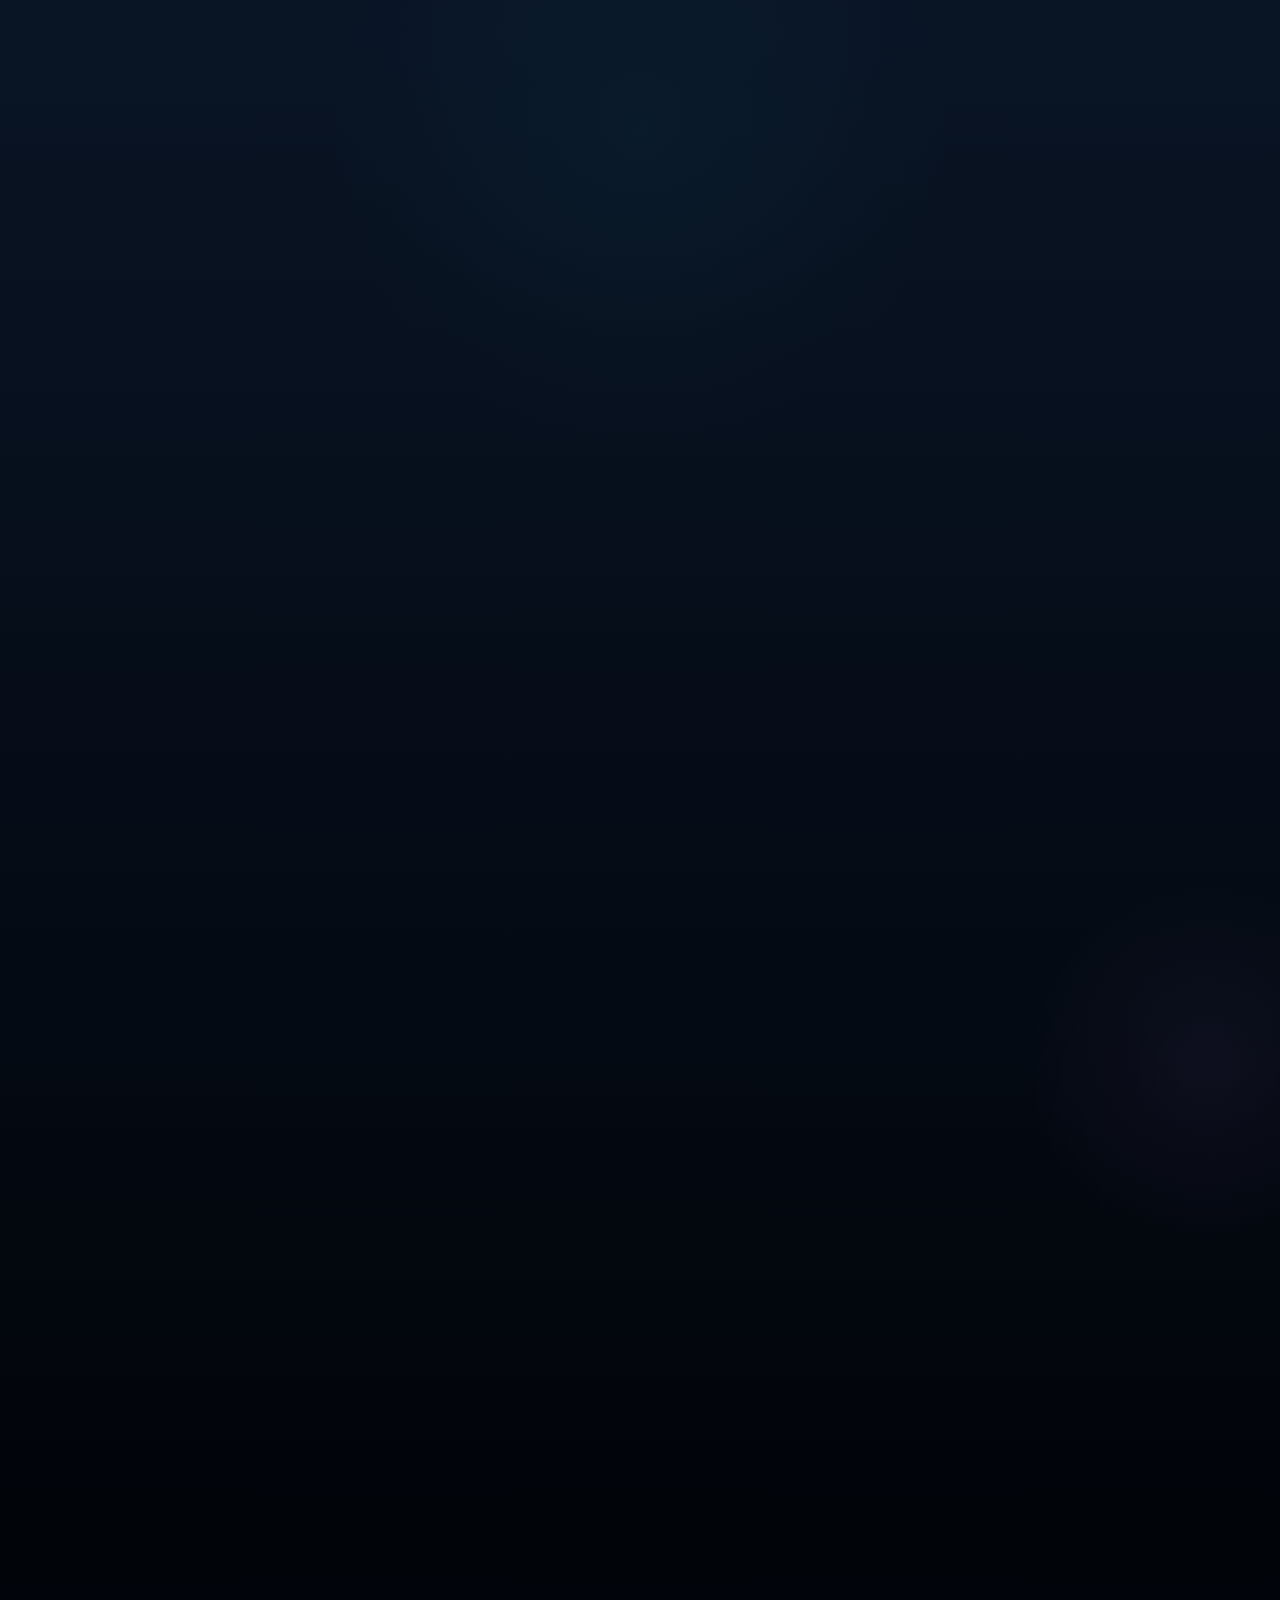
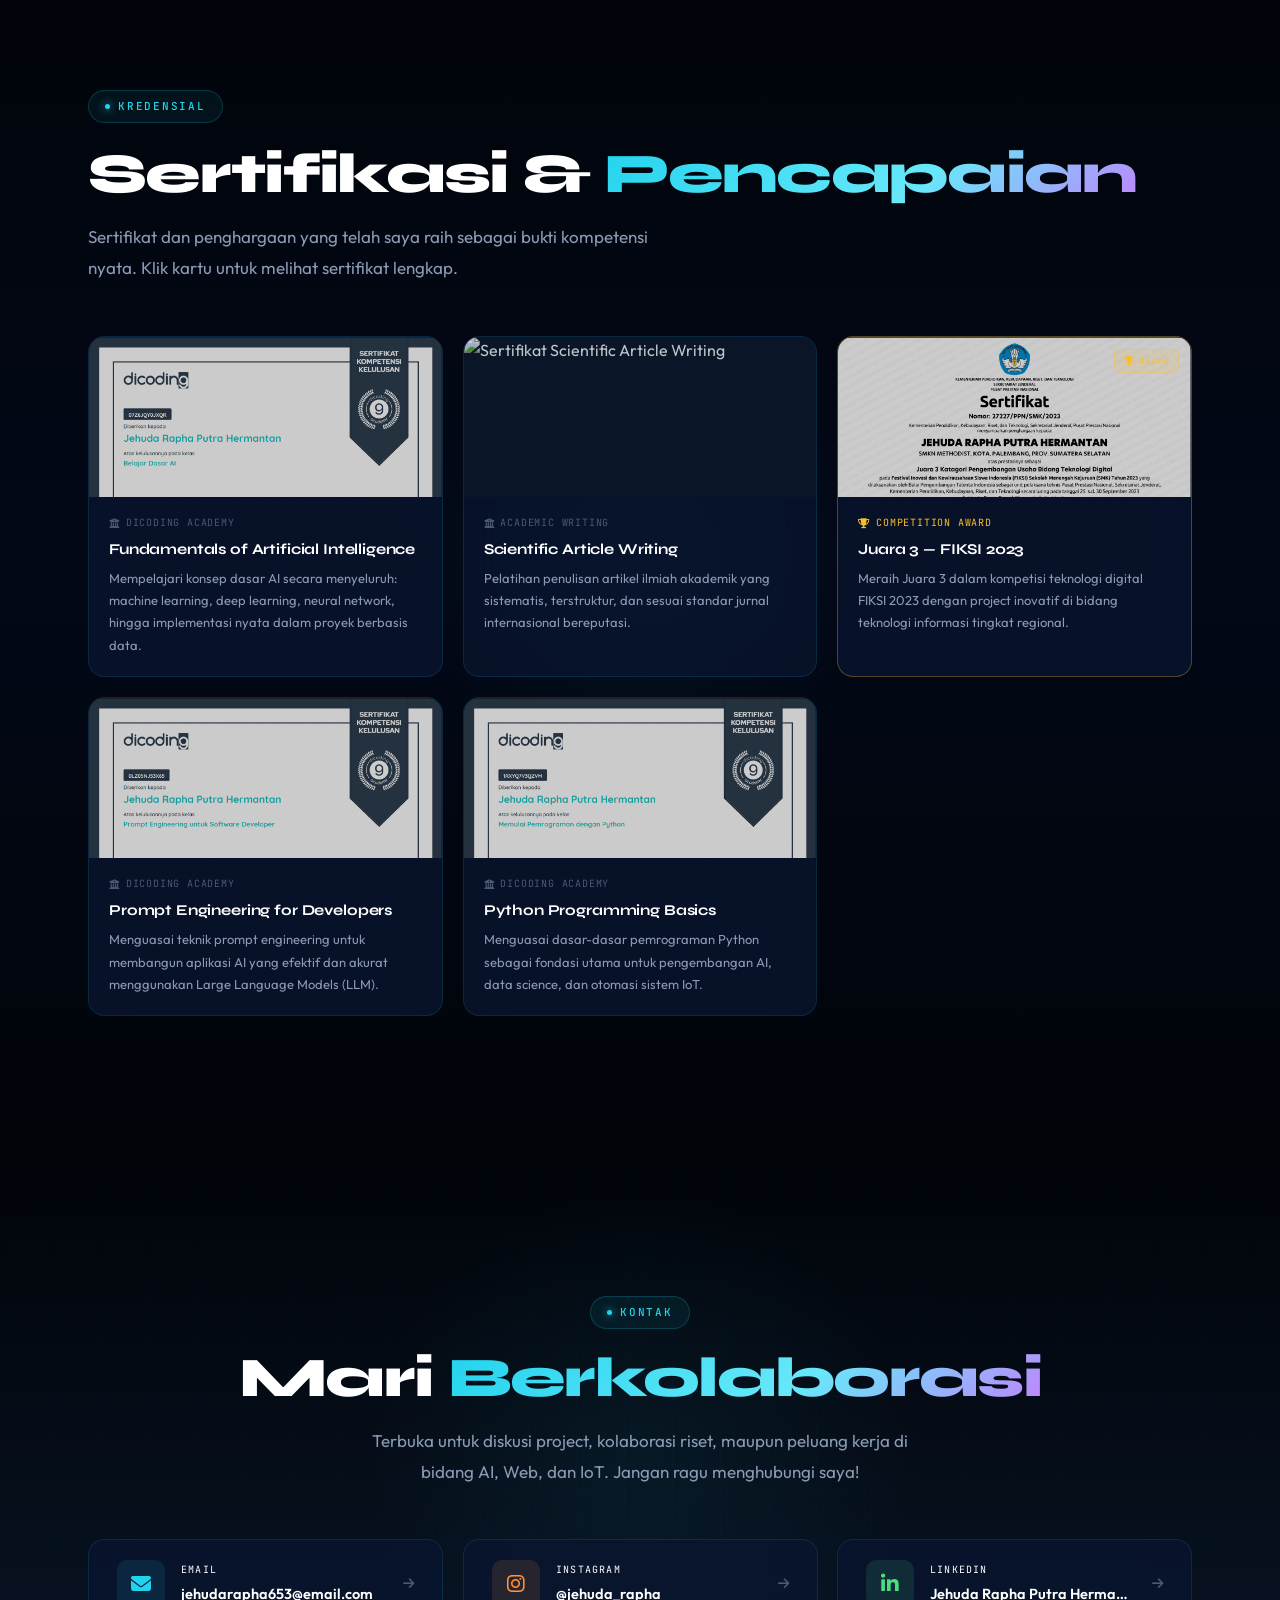
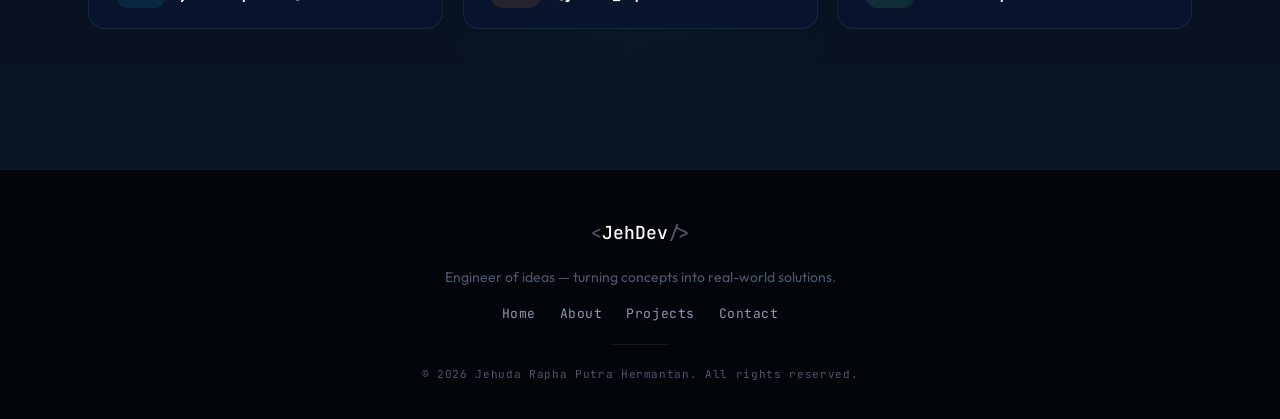
==== commit 09ca6017: "Add files via upload" ====
--- a/index.html
+++ b/index.html
@@ -2,206 +2,594 @@
 <html lang="id">
   <head>
     <meta charset="UTF-8" />
-    <meta name="viewport" content="width=device-width, initial-scale=1.0" />
-    <title>Portfolio Jehuda</title>
-    <link href="https://fonts.googleapis.com/css2?family=Poppins:wght@300;400;600&display=swap" rel="stylesheet" />
-    <link rel="stylesheet" href="https://cdnjs.cloudflare.com/ajax/libs/font-awesome/6.4.2/css/all.min.css" />
+    <meta name="viewport" content="width=device-width, initial-scale=1.0, viewport-fit=cover" />
+    <meta name="description" content="Jehuda Rapha Putra Hermantan — Web Developer, IoT Engineer & AI Enthusiast | Portfolio" />
+    <title>Jehuda Rapha | Developer Portfolio</title>
+    <link rel="preconnect" href="https://fonts.googleapis.com" />
+    <link rel="preconnect" href="https://fonts.gstatic.com" crossorigin />
+    <link href="https://fonts.googleapis.com/css2?family=Space+Grotesk:wght@300;400;500;600;700&family=Clash+Display:wght@400;500;600;700&family=DM+Mono:ital,wght@0,300;0,400;0,500;1,300&display=swap" rel="stylesheet" />
+    <!-- Fallback display font -->
+    <link href="https://fonts.googleapis.com/css2?family=Syne:wght@400;500;600;700;800&family=Outfit:wght@300;400;500;600;700&family=JetBrains+Mono:ital,wght@0,300;0,400;0,500;1,300&display=swap" rel="stylesheet" />
+    <link rel="stylesheet" href="https://cdnjs.cloudflare.com/ajax/libs/font-awesome/6.5.0/css/all.min.css" />
     <link rel="stylesheet" href="style.css" />
   </head>
 
   <body>
-    <!-- NAVBAR -->
-    <header class="glass-nav">
-      <h1 class="logo">Jeh<span>Portfolio</span></h1>
-      <nav>
-        <a href="#home">Home</a>
-        <a href="#about">About</a>
-        <a href="#projects">Projects</a>
-        <a href="#certifications">Certifications</a>
-        <a href="#contact">Contact</a>
+    <!-- SCROLL PROGRESS -->
+    <div class="scroll-progress" id="scrollProgress"></div>
+
+    <!-- CUSTOM CURSOR -->
+    <div class="cursor-dot" id="cursorDot"></div>
+    <div class="cursor-ring" id="cursorRing"></div>
+
+    <!-- ==================== NAVBAR ==================== -->
+    <header class="navbar" id="navbar">
+      <a href="#home" class="logo"> <span class="logo-bracket">&lt;</span>JehDev<span class="logo-slash">/</span><span class="logo-bracket">&gt;</span> </a>
+      <nav class="nav-menu" id="navMenu" role="navigation" aria-label="Main navigation">
+        <a href="#home" class="nav-link" data-text="Home">Home</a>
+        <a href="#about" class="nav-link" data-text="About">About</a>
+        <a href="#projects" class="nav-link" data-text="Projects">Projects</a>
+        <a href="#certifications" class="nav-link" data-text="Certifications">Certifications</a>
+        <a href="#contact" class="nav-link" data-text="Contact">Contact</a>
       </nav>
+      <button class="hamburger" id="hamburger" aria-label="Toggle navigation" aria-expanded="false"><span></span><span></span><span></span></button>
     </header>
 
-    <!-- HERO -->
-    <section id="home" class="hero fade-in">
-      <div class="hero-content">
-        <h2>Hi, I'm <span>Jehuda</span></h2>
-        <h3 class="typing"></h3>
-        <button class="btn" onclick="scrollToSection('projects')">See My Work</button>
-      </div>
-      <div class="floating-ball ball1"></div>
-      <div class="floating-ball ball2"></div>
-      <div class="floating-ball ball3"></div>
+    <!-- Mobile menu overlay -->
+    <div class="nav-overlay" id="navOverlay"></div>
+
+    <!-- ==================== HERO ==================== -->
+    <section id="home" class="hero">
+      <!-- Grid + ambient background -->
+      <div class="hero-bg" aria-hidden="true">
+        <div class="grid-overlay"></div>
+        <div class="hero-orb orb-1"></div>
+        <div class="hero-orb orb-2"></div>
+        <div class="hero-orb orb-3"></div>
+        <div class="scan-line"></div>
+      </div>
+
+      <div class="container hero-container">
+        <!-- Left: Text -->
+        <div class="hero-text">
+          <div class="hero-badge">
+            <span class="badge-pulse"></span>
+            <span class="badge-text">Open for Collaboration</span>
+          </div>
+
+          <div class="hero-name-block">
+            <p class="hero-greeting">Hi there, I'm</p>
+            <h1 class="hero-name">
+              <span class="name-line">Jehuda</span>
+              <span class="name-line accent-line">Rapha</span>
+            </h1>
+          </div>
+
+          <div class="hero-role-wrap">
+            <span class="role-prefix">A&nbsp;</span>
+            <span class="typing-wrap">
+              <span class="typing" aria-live="polite"></span>
+              <span class="cursor" aria-hidden="true">|</span>
+            </span>
+          </div>
+
+          <p class="hero-desc">
+            Membangun solusi digital inovatif yang memadukan
+            <mark class="highlight-ai">Artificial Intelligence</mark>, <mark class="highlight-web">Web Development</mark>, dan <mark class="highlight-iot">Internet of Things</mark> — dari konsep hingga implementasi nyata.
+          </p>
+
+          <div class="hero-actions">
+            <button class="btn btn-primary" onclick="scrollToSection('projects')">
+              <span class="btn-icon"><i class="fa-solid fa-rocket"></i></span>
+              <span>Lihat Projects</span>
+            </button>
+            <button class="btn btn-ghost" onclick="scrollToSection('contact')">
+              <span class="btn-icon"><i class="fa-solid fa-paper-plane"></i></span>
+              <span>Hubungi Saya</span>
+            </button>
+          </div>
+
+          <div class="hero-stats-row">
+            <div class="hs-item">
+              <span class="hs-num">4+</span>
+              <span class="hs-lbl">Projects</span>
+            </div>
+            <div class="hs-sep"></div>
+            <div class="hs-item">
+              <span class="hs-num">3</span>
+              <span class="hs-lbl">Domains</span>
+            </div>
+            <div class="hs-sep"></div>
+            <div class="hs-item">
+              <span class="hs-num">5+</span>
+              <span class="hs-lbl">Sertifikasi</span>
+            </div>
+          </div>
+        </div>
+
+        <!-- Right: Tech Domain Cards -->
+        <div class="hero-visual" aria-hidden="true">
+          <div class="hv-ring-deco"></div>
+          <div class="hv-cards">
+            <div class="hv-card hv-ai">
+              <div class="hv-card-glow"></div>
+              <div class="hv-card-header">
+                <div class="hv-icon"><i class="fa-solid fa-brain"></i></div>
+                <div class="hv-status"><span class="hv-dot"></span>Active</div>
+              </div>
+              <h4>Artificial Intelligence</h4>
+              <p>Face Recognition · ML Models · Deep Learning</p>
+              <div class="hv-tags"><span>Python</span><span>TensorFlow</span><span>OpenCV</span></div>
+              <div class="hv-progress-bar"><div class="hv-progress-fill ai-fill"></div></div>
+            </div>
+
+            <div class="hv-card hv-web">
+              <div class="hv-card-glow"></div>
+              <div class="hv-card-header">
+                <div class="hv-icon"><i class="fa-solid fa-code"></i></div>
+                <div class="hv-status"><span class="hv-dot"></span>Active</div>
+              </div>
+              <h4>Web Development</h4>
+              <p>Responsive · Interactive · Modern UI/UX</p>
+              <div class="hv-tags"><span>HTML</span><span>CSS</span><span>JavaScript</span></div>
+              <div class="hv-progress-bar"><div class="hv-progress-fill web-fill"></div></div>
+            </div>
+
+            <div class="hv-card hv-iot">
+              <div class="hv-card-glow"></div>
+              <div class="hv-card-header">
+                <div class="hv-icon"><i class="fa-solid fa-microchip"></i></div>
+                <div class="hv-status"><span class="hv-dot"></span>Active</div>
+              </div>
+              <h4>Internet of Things</h4>
+              <p>Smart Sensors · Cloud Dashboard · Blynk</p>
+              <div class="hv-tags"><span>ESP32</span><span>Arduino</span><span>Blynk</span></div>
+              <div class="hv-progress-bar"><div class="hv-progress-fill iot-fill"></div></div>
+            </div>
+          </div>
+        </div>
+      </div>
+
+      <div class="hero-scroll-hint" aria-hidden="true">
+        <div class="scroll-mouse">
+          <div class="scroll-wheel"></div>
+        </div>
+        <span>Scroll</span>
+      </div>
     </section>
 
-    <!-- ABOUT -->
-    <section id="about" class="fade-in about-modern">
-      <div class="container about-modern-container">
-        <div class="about-modern-text">
-          <h2>About Me</h2>
-          <p>
-            Perkenalkan, saya <strong>Jehuda Rapha Putra Hermantan</strong> (19), mahasiswa <strong>Teknik Informatika</strong> di <strong>Satu University (BINUS)</strong>. Saya berfokus pada pengembangan <strong>Web dan IoT</strong> untuk
-            menciptakan solusi digital yang efisien, modern, dan berdampak nyata.
+    <!-- ==================== ABOUT ==================== -->
+    <section id="about" class="about">
+      <div class="about-bg-deco" aria-hidden="true">
+        <div class="about-orb"></div>
+      </div>
+      <div class="container about-container">
+        <!-- Photo -->
+        <div class="about-photo-col fade-in">
+          <div class="photo-frame-outer">
+            <div class="photo-frame-ring r1"></div>
+            <div class="photo-frame-ring r2"></div>
+            <div class="photo-frame-ring r3"></div>
+            <div class="photo-frame-inner">
+              <img src="img/MyFace11.jpg" alt="Jehuda Rapha Putra Hermantan" class="about-photo" loading="lazy" />
+            </div>
+            <div class="photo-corner tl"></div>
+            <div class="photo-corner tr"></div>
+            <div class="photo-corner bl"></div>
+            <div class="photo-corner br"></div>
+          </div>
+          <div class="photo-float-badge">
+            <i class="fa-solid fa-graduation-cap"></i>
+            <div>
+              <span class="pfb-title">Satu University</span>
+              <span class="pfb-sub">Teknik Informatika</span>
+            </div>
+          </div>
+          <div class="photo-float-badge pfb-right">
+            <i class="fa-solid fa-users" style="color: var(--web-color)"></i>
+            <div>
+              <span class="pfb-title">Ketua HIMATIKA</span>
+              <span class="pfb-sub">Himpunan Mahasiswa Teknik Informatika</span>
+            </div>
+          </div>
+        </div>
+
+        <!-- Text -->
+        <div class="about-text fade-in">
+          <div class="section-tag">Tentang Saya</div>
+          <h2 class="section-heading">Siapa <span class="gradient-text">Jehuda?</span></h2>
+
+          <p class="about-intro">
+            Saya adalah <strong>Jehuda Rapha Putra Hermantan</strong>, mahasiswa Teknik Informatika berusia 19 tahun di <strong>Satu University</strong> yang berfokus pada pengembangan solusi berbasis <strong>Web Development</strong> dan
+            <strong>Internet of Things (IoT)</strong>.
           </p>
           <p>
-            Saya berpengalaman membangun berbagai project seperti sistem <strong>smart device (IoT)</strong> dan <strong>website interaktif</strong>, dengan fokus pada performa, efisiensi, dan user experience. Sebagai
-            <strong>Ketua Himpunan Teknik Informatika</strong>, saya juga terbiasa memimpin tim, mengelola proyek, dan memastikan setiap pekerjaan selesai tepat waktu dengan hasil maksimal.
+            Saya berpengalaman dalam membangun <strong>website interaktif & responsif</strong> dengan tampilan modern serta mengembangkan <strong>sistem IoT</strong> yang mampu melakukan monitoring dan kontrol secara real-time melalui
+            integrasi cloud. Selain itu, saya juga memiliki pemahaman dasar dalam <strong>Artificial Intelligence</strong> untuk mendukung pengembangan sistem yang lebih cerdas.
           </p>
-          <p>Saya siap membantu mengembangkan solusi digital yang tidak hanya berjalan dengan baik, tetapi juga memberikan nilai nyata bagi pengguna.</p>
-          <a href="#certifications" class="btn">See My Certifications</a>
-        </div>
-
-        <div class="about-modern-visual">
-          <div class="about-shape"></div>
-          <img src="img/MyFace11.jpg" alt="Profile Image" class="modern-photo" loading="lazy" />
+          <p>
+            Sebagai <strong>Ketua Himpunan Teknik Informatika</strong>, saya terbiasa memimpin tim, mengelola proyek end-to-end, dan memastikan setiap solusi yang dibangun tidak hanya berjalan dengan baik, tetapi juga memberikan dampak
+            nyata.
+          </p>
+
+          <div class="about-skills">
+            <div class="skill-chip ai"><i class="fa-solid fa-brain"></i> AI &amp; Machine Learning</div>
+            <div class="skill-chip web"><i class="fa-solid fa-code"></i> Web Development</div>
+            <div class="skill-chip iot"><i class="fa-solid fa-microchip"></i> IoT Engineering</div>
+            <div class="skill-chip lead"><i class="fa-solid fa-users"></i> Team Leadership</div>
+          </div>
+
+          <div class="about-cta-row">
+            <a href="#certifications" class="btn btn-primary">
+              <span class="btn-icon"><i class="fa-solid fa-award"></i></span>
+              <span>Lihat Sertifikasi</span>
+            </a>
+            <a href="#contact" class="btn btn-ghost">
+              <span class="btn-icon"><i class="fa-solid fa-handshake"></i></span>
+              <span>Kolaborasi</span>
+            </a>
+          </div>
         </div>
       </div>
     </section>
 
-    <!-- PROJECTS -->
-    <section id="projects" class="fade-in">
-      <h2>My Projects</h2>
-
-      <div class="projects-section">
-        <h3>Projects I've Completed</h3>
-        <div class="projects">
-          <div class="card">
-            <div class="image-container">
-              <img src="img/face_recog.png" alt="IoT Project Completed 1" loading="lazy" />
-              <img src="img/dashboard_face_recog.png" alt="IoT Project Completed 2" loading="lazy" />
-            </div>
-            <div class="project-details">
-              <h4>IoT-Based Smart Room Monitoring System</h4>
-              <p>
-                Sistem monitoring ruangan berbasis IoT dengan integrasi <strong>Face Recognition AI</strong> untuk mendeteksi dan menghitung jumlah okupansi secara real-time. Sistem ini membantu meningkatkan efisiensi penggunaan ruangan
-                melalui data yang akurat dan otomatis.<br /><br />
-                <strong>Peran saya:</strong> Mengembangkan sistem AI, integrasi IoT, dan pembuatan dashboard monitoring.
-              </p>
-            </div>
-          </div>
-        </div>
-      </div>
-
-      <div class="projects-section">
-        <h3>Ongoing Projects</h3>
-        <div class="projects">
-          <div class="card">
-            <div class="image-container">
-              <img src="img/project_iot_ph_tds_tb1.jpeg" alt="Ongoing Project 1" loading="lazy" />
-              <img src="img/project_iot_ph_tds_tb2.jpeg" alt="Ongoing Project 2" loading="lazy" />
-            </div>
-            <div class="project-details">
-              <h4>IoT-Based Water Quality Monitoring System</h4>
-              <p>
-                Sistem monitoring kualitas air berbasis IoT yang mengukur <strong>pH</strong>, <strong>TDS</strong>, dan <strong>Turbidity</strong> secara real-time melalui cloud dashboard.<br /><br />
-                <strong>Peran saya:</strong> Mengembangkan integrasi IoT.
-              </p>
+    <!-- ==================== PROJECTS ==================== -->
+    <section id="projects" class="projects">
+      <div class="projects-bg-deco" aria-hidden="true">
+        <div class="proj-orb-1"></div>
+        <div class="proj-orb-2"></div>
+      </div>
+      <div class="container">
+        <div class="section-header fade-in">
+          <div class="section-tag">Karya Saya</div>
+          <h2 class="section-heading">Projects <span class="gradient-text">Pilihan</span></h2>
+          <p class="section-desc">Proyek-proyek nyata yang telah saya bangun, mencakup bidang IoT, Artificial Intelligence, dan Web Development.</p>
+        </div>
+
+        <!-- === COMPLETED === -->
+        <div class="project-group fade-in">
+          <div class="project-group-label completed">
+            <i class="fa-solid fa-circle-check"></i>
+            <span>Proyek Selesai</span>
+            <div class="group-line"></div>
+          </div>
+          <div class="project-cards">
+            <!-- Smart Garden -->
+            <div class="project-card fade-in">
+              <div class="project-imgs" data-group="smart-garden">
+                <img src="img/smartgarden1.jpg" alt="Smart Garden — Tampilan Hardware" class="proj-img clickable-img" />
+                <img src="img/smartgarden2.jpg" alt="Smart Garden — Blynk Dashboard" class="proj-img clickable-img" />
+                <div class="proj-img-hint"><i class="fa-solid fa-expand"></i> Klik untuk perbesar</div>
+                <div class="proj-img-overlay"></div>
+              </div>
+              <div class="project-body">
+                <div class="project-domains">
+                  <span class="domain-badge iot"><i class="fa-solid fa-microchip"></i> IoT</span>
+                  <span class="domain-badge web"><i class="fa-solid fa-mobile-screen"></i> Blynk App</span>
+                </div>
+                <h3>Smart Garden Monitoring &amp; Control System</h3>
+                <p>
+                  Sistem pemantauan dan pengendalian kebun cerdas berbasis IoT yang memungkinkan monitoring kondisi lingkungan tanaman secara <strong>real-time</strong> lewat aplikasi <strong>Blynk</strong>. Mengukur <strong>suhu</strong>,
+                  <strong>kelembaban tanah</strong>, dan <strong>kelembaban udara</strong> dengan kontrol aktuator jarak jauh.
+                </p>
+                <div class="project-role-block">
+                  <div class="role-icon"><i class="fa-solid fa-user-gear"></i></div>
+                  <div class="role-content">
+                    <span class="role-title">Peran Saya</span>
+                    <p>Full developer — perancangan skematik hardware, pengembangan firmware mikrokontroler, integrasi multi-sensor, dan konfigurasi dashboard Blynk.</p>
+                  </div>
+                </div>
+                <div class="project-tech"><span>ESP32</span><span>DHT11</span><span>Soil Sensor</span><span>Blynk IoT</span><span>C++</span><span>Arduino IDE</span></div>
+              </div>
+            </div>
+          </div>
+        </div>
+
+        <!-- === ONGOING === -->
+        <div class="project-group fade-in">
+          <div class="project-group-label ongoing">
+            <i class="fa-solid fa-circle-half-stroke"></i>
+            <span>Sedang Dikerjakan</span>
+            <div class="group-line"></div>
+          </div>
+          <div class="project-cards">
+            <!-- Water Quality -->
+            <div class="project-card fade-in">
+              <div class="project-imgs" data-group="water-quality">
+                <img src="img/project_iot_ph_tds_tb1.jpeg" alt="Water Quality — Sensor Setup" class="proj-img clickable-img" />
+                <img src="img/project_iot_ph_tds_tb2.jpeg" alt="Water Quality — Cloud Dashboard" class="proj-img clickable-img" />
+                <div class="proj-img-hint"><i class="fa-solid fa-expand"></i> Klik untuk perbesar</div>
+                <div class="proj-img-overlay"></div>
+              </div>
+              <div class="project-body">
+                <div class="project-domains">
+                  <span class="domain-badge iot"><i class="fa-solid fa-microchip"></i> IoT</span>
+                  <span class="domain-badge monitor"><i class="fa-solid fa-chart-line"></i> Monitoring</span>
+                </div>
+                <h3>IoT Water Quality Monitoring System</h3>
+                <p>
+                  Sistem pemantauan kualitas air berbasis IoT yang mengukur tiga parameter kritis secara real-time: <strong>pH</strong> (keasaman), <strong>TDS</strong> (padatan terlarut), dan <strong>Turbidity</strong> (kekeruhan). Data
+                  dikirimkan ke cloud dashboard untuk pemantauan jarak jauh yang akurat.
+                </p>
+                <div class="project-role-block">
+                  <div class="role-icon"><i class="fa-solid fa-user-gear"></i></div>
+                  <div class="role-content">
+                    <span class="role-title">Peran Saya</span>
+                    <p>IoT Engineer — koneksi sensor ke mikrokontroler ESP32 dan transmisi data real-time ke cloud via protokol MQTT.</p>
+                  </div>
+                </div>
+                <div class="project-tech"><span>ESP32</span><span>pH Sensor</span><span>TDS Sensor</span><span>Turbidity</span><span>MQTT</span><span>Cloud Dashboard</span></div>
+              </div>
+            </div>
+
+            <!-- Diabetes Detection -->
+            <div class="project-card fade-in">
+              <div class="project-imgs" data-group="diabetes">
+                <img src="img/diabet 1.jpeg" alt="Diabetes Detection — Hardware Prototype" class="proj-img clickable-img" />
+                <img src="img/diabet 2.jpeg" alt="Diabetes Detection — ML Output &amp; Data" class="proj-img clickable-img" />
+                <div class="proj-img-hint"><i class="fa-solid fa-expand"></i> Klik untuk perbesar</div>
+                <div class="proj-img-overlay"></div>
+              </div>
+              <div class="project-body">
+                <div class="project-domains">
+                  <span class="domain-badge ai"><i class="fa-solid fa-brain"></i> AI / ML</span>
+                  <span class="domain-badge iot"><i class="fa-solid fa-microchip"></i> IoT</span>
+                </div>
+                <h3>Diabetes Early Detection System</h3>
+                <p>
+                  Sistem deteksi dini risiko diabetes yang memadukan <strong>Machine Learning</strong> dan <strong>IoT</strong> untuk menganalisis parameter biometrik secara non-invasif. Model ML memproses data sensor IoT untuk memprediksi
+                  risiko diabetes dan memberikan rekomendasi kesehatan real-time.
+                </p>
+                <div class="project-role-block">
+                  <div class="role-icon"><i class="fa-solid fa-user-gear"></i></div>
+                  <div class="role-content">
+                    <span class="role-title">Peran Saya</span>
+                    <p>IoT Engineer — perancangan perangkat keras (skematik &amp; PCB), desain logika pengukuran sensor biometrik, dan integrasi data IoT ke pipeline Machine Learning.</p>
+                  </div>
+                </div>
+                <div class="project-tech"><span>ESP32</span><span>Biometric Sensor</span><span>Python</span><span>Scikit-learn</span><span>Pandas</span><span>IoT Protocol</span></div>
+              </div>
+            </div>
+
+            <!-- Smart Room — FEATURED -->
+            <div class="project-card project-card--featured fade-in">
+              <div class="featured-badge"><i class="fa-solid fa-star"></i> Featured</div>
+              <div class="project-imgs" data-group="smart-room">
+                <img src="img/face_recog.png" alt="Smart Room — Face Recognition System" class="proj-img clickable-img" />
+                <img src="img/dashboard_face_recog.png" alt="Smart Room — Monitoring Dashboard" class="proj-img clickable-img" />
+                <div class="proj-img-hint"><i class="fa-solid fa-expand"></i> Klik untuk perbesar</div>
+                <div class="proj-img-overlay featured-overlay"></div>
+              </div>
+              <div class="project-body">
+                <div class="project-domains">
+                  <span class="domain-badge ai"><i class="fa-solid fa-brain"></i> AI / Vision</span>
+                  <span class="domain-badge iot"><i class="fa-solid fa-microchip"></i> IoT</span>
+                  <span class="domain-badge web"><i class="fa-solid fa-gauge-high"></i> Dashboard</span>
+                </div>
+                <h3>IoT-Based Smart Room Monitoring System</h3>
+                <p>
+                  Sistem monitoring ruangan cerdas yang memadukan <strong>IoT</strong> dan <strong>Face Recognition AI</strong> untuk mendeteksi serta menghitung jumlah <strong>okupansi ruangan secara real-time</strong>. Data ditampilkan
+                  melalui dashboard monitoring terpusat untuk meningkatkan efisiensi penggunaan ruangan.
+                </p>
+                <div class="project-role-block featured-role">
+                  <div class="role-icon"><i class="fa-solid fa-microchip"></i></div>
+                  <div class="role-content">
+                    <span class="role-title">Peran Saya — IoT Engineer</span>
+                    <p>
+                      Bertanggung jawab atas seluruh bagian <strong>IoT</strong>: perancangan dan perakitan hardware sensor, pemrograman firmware ESP32, serta integrasi pengiriman data real-time dari perangkat IoT ke sistem dashboard via
+                      protokol MQTT/HTTP.
+                    </p>
+                  </div>
+                </div>
+                <div class="project-tech"><span>ESP32</span><span>MQTT</span><span>Sensor Integration</span><span>Firmware C++</span><span>IoT Protocol</span><span>Real-time Data</span></div>
+              </div>
             </div>
           </div>
         </div>
       </div>
     </section>
 
-    <!-- CERTIFICATIONS -->
-    <section id="certifications" class="cert-section fade-in">
-      <h2>My Certifications</h2>
-      <div class="cert-grid">
-        <div class="cert-card">
-          <a href="img/E-Certificate 3rd Place Award for Digital-Technology Business-Development FIKSI-2023.pdf" target="_blank">
-            <div class="pdf-preview">📄</div>
+    <!-- ==================== CERTIFICATIONS ==================== -->
+    <section id="certifications" class="certifications">
+      <div class="cert-bg-deco" aria-hidden="true">
+        <div class="cert-orb"></div>
+      </div>
+      <div class="container">
+        <div class="section-header fade-in">
+          <div class="section-tag">Kredensial</div>
+          <h2 class="section-heading">Sertifikasi &amp; <span class="gradient-text">Pencapaian</span></h2>
+          <p class="section-desc">Sertifikat dan penghargaan yang telah saya raih sebagai bukti kompetensi nyata. Klik kartu untuk melihat sertifikat lengkap.</p>
+        </div>
+
+        <div class="cert-grid">
+          <!-- 1 — AI Fundamentals -->
+          <div class="cert-card" data-img="img/sertif_ai_dasar.png" data-title="Fundamentals of Artificial Intelligence — Dicoding Academy">
+            <div class="cert-card-glow"></div>
+            <div class="cert-thumb">
+              <img src="img/sertif_ai_dasar.png" alt="Sertifikat Fundamentals of AI" loading="lazy" />
+              <div class="cert-thumb-overlay">
+                <i class="fa-solid fa-magnifying-glass-plus"></i>
+                <span>Lihat Sertifikat</span>
+              </div>
+            </div>
+            <div class="cert-body">
+              <span class="cert-issuer"><i class="fa-solid fa-building-columns"></i> Dicoding Academy</span>
+              <h3>Fundamentals of Artificial Intelligence</h3>
+              <p>Mempelajari konsep dasar AI secara menyeluruh: machine learning, deep learning, neural network, hingga implementasi nyata dalam proyek berbasis data.</p>
+            </div>
+          </div>
+
+          <!-- 2 — Scientific Article -->
+          <div class="cert-card" data-img="img/sertif_artikel_ilmiah.jpg" data-title="Scientific Article Writing Certificate">
+            <div class="cert-card-glow"></div>
+            <div class="cert-thumb">
+              <img src="img/sertif_artikel_ilmiah.jpg" alt="Sertifikat Scientific Article Writing" loading="lazy" />
+              <div class="cert-thumb-overlay">
+                <i class="fa-solid fa-magnifying-glass-plus"></i>
+                <span>Lihat Sertifikat</span>
+              </div>
+            </div>
+            <div class="cert-body">
+              <span class="cert-issuer"><i class="fa-solid fa-building-columns"></i> Academic Writing</span>
+              <h3>Scientific Article Writing</h3>
+              <p>Pelatihan penulisan artikel ilmiah akademik yang sistematis, terstruktur, dan sesuai standar jurnal internasional bereputasi.</p>
+            </div>
+          </div>
+
+          <!-- 3 — FIKSI 2023 -->
+          <div class="cert-card cert-card--award" data-img="img/sertif_fiksi.png" data-title="Juara 3 — FIKSI 2023 Digital Technology Competition">
+            <div class="cert-card-glow award-glow"></div>
+            <div class="cert-award-ribbon"><i class="fa-solid fa-trophy"></i> Award</div>
+            <div class="cert-thumb">
+              <img src="img/sertif_fiksi.png" alt="Sertifikat FIKSI 2023 Juara 3" loading="lazy" />
+              <div class="cert-thumb-overlay">
+                <i class="fa-solid fa-magnifying-glass-plus"></i>
+                <span>Lihat Sertifikat</span>
+              </div>
+            </div>
+            <div class="cert-body">
+              <span class="cert-issuer cert-award-issuer"><i class="fa-solid fa-trophy"></i> Competition Award</span>
+              <h3>Juara 3 — FIKSI 2023</h3>
+              <p>Meraih Juara 3 dalam kompetisi teknologi digital FIKSI 2023 dengan project inovatif di bidang teknologi informasi tingkat regional.</p>
+            </div>
+          </div>
+
+          <!-- 4 — Prompt Engineering -->
+          <div class="cert-card" data-img="img/sertif_prompt_engineering.png" data-title="Prompt Engineering for Developers — Dicoding Academy">
+            <div class="cert-card-glow"></div>
+            <div class="cert-thumb">
+              <img src="img/sertif_prompt_engineering.png" alt="Sertifikat Prompt Engineering" loading="lazy" />
+              <div class="cert-thumb-overlay">
+                <i class="fa-solid fa-magnifying-glass-plus"></i>
+                <span>Lihat Sertifikat</span>
+              </div>
+            </div>
+            <div class="cert-body">
+              <span class="cert-issuer"><i class="fa-solid fa-building-columns"></i> Dicoding Academy</span>
+              <h3>Prompt Engineering for Developers</h3>
+              <p>Menguasai teknik prompt engineering untuk membangun aplikasi AI yang efektif dan akurat menggunakan Large Language Models (LLM).</p>
+            </div>
+          </div>
+
+          <!-- 5 — Python -->
+          <div class="cert-card" data-img="img/sertif_python_dicoding.png" data-title="Python Programming Basics — Dicoding Academy">
+            <div class="cert-card-glow"></div>
+            <div class="cert-thumb">
+              <img src="img/sertif_python_dicoding.png" alt="Sertifikat Python Programming" loading="lazy" />
+              <div class="cert-thumb-overlay">
+                <i class="fa-solid fa-magnifying-glass-plus"></i>
+                <span>Lihat Sertifikat</span>
+              </div>
+            </div>
+            <div class="cert-body">
+              <span class="cert-issuer"><i class="fa-solid fa-building-columns"></i> Dicoding Academy</span>
+              <h3>Python Programming Basics</h3>
+              <p>Menguasai dasar-dasar pemrograman Python sebagai fondasi utama untuk pengembangan AI, data science, dan otomasi sistem IoT.</p>
+            </div>
+          </div>
+        </div>
+      </div>
+    </section>
+
+    <!-- ==================== CONTACT ==================== -->
+    <section id="contact" class="contact">
+      <div class="contact-bg-deco" aria-hidden="true">
+        <div class="contact-orb"></div>
+        <div class="contact-grid"></div>
+      </div>
+      <div class="container">
+        <div class="section-header fade-in" style="text-align: center">
+          <div class="section-tag" style="margin: 0 auto 18px">Kontak</div>
+          <h2 class="section-heading">Mari <span class="gradient-text">Berkolaborasi</span></h2>
+          <p class="section-desc" style="margin: 0 auto 52px">Terbuka untuk diskusi project, kolaborasi riset, maupun peluang kerja di bidang AI, Web, dan IoT. Jangan ragu menghubungi saya!</p>
+        </div>
+
+        <div class="contact-cards">
+          <a href="mailto:jehudarapha653@email.com" class="contact-card email fade-in">
+            <div class="cc-glow"></div>
+            <div class="contact-icon-wrap">
+              <div class="contact-icon"><i class="fa-solid fa-envelope"></i></div>
+              <div class="cc-ripple"></div>
+            </div>
+            <div class="contact-info">
+              <span class="contact-label">Email</span>
+              <span class="contact-value">jehudarapha653@email.com</span>
+            </div>
+            <div class="cc-arrow"><i class="fa-solid fa-arrow-right"></i></div>
           </a>
-          <h3>3rd Place – FIKSI 2023</h3>
-          <p>Digital Technology Business Development Competition</p>
-        </div>
-        <div class="cert-card">
-          <a href="img/E-Certificate Belajar AI-Dasar-Dicoding.pdf" target="_blank">
-            <div class="pdf-preview">📄</div>
+
+          <a href="https://www.instagram.com/jehuda_rapha/" target="_blank" rel="noopener noreferrer" class="contact-card instagram fade-in">
+            <div class="cc-glow"></div>
+            <div class="contact-icon-wrap">
+              <div class="contact-icon"><i class="fab fa-instagram"></i></div>
+              <div class="cc-ripple"></div>
+            </div>
+            <div class="contact-info">
+              <span class="contact-label">Instagram</span>
+              <span class="contact-value">@jehuda_rapha</span>
+            </div>
+            <div class="cc-arrow"><i class="fa-solid fa-arrow-right"></i></div>
           </a>
-          <h3>Fundamentals of Artificial Intelligence</h3>
-          <p>Dicoding Academy • AI Basics</p>
-        </div>
-        <div class="cert-card">
-          <a href="img/E-Certificate Belajar-Dasar-Pemprograman-Web Dicoding-Academy.pdf" target="_blank">
-            <div class="pdf-preview">📄</div>
+
+          <a href="https://www.linkedin.com/in/jehuda-rapha-putra-hermantan-52136a31b/" target="_blank" rel="noopener noreferrer" class="contact-card linkedin fade-in">
+            <div class="cc-glow"></div>
+            <div class="contact-icon-wrap">
+              <div class="contact-icon"><i class="fab fa-linkedin-in"></i></div>
+              <div class="cc-ripple"></div>
+            </div>
+            <div class="contact-info">
+              <span class="contact-label">LinkedIn</span>
+              <span class="contact-value">Jehuda Rapha Putra Hermantan</span>
+            </div>
+            <div class="cc-arrow"><i class="fa-solid fa-arrow-right"></i></div>
           </a>
-          <h3>Basic Web Programming</h3>
-          <p>Dicoding Academy • HTML, CSS, JavaScript</p>
-        </div>
-        <div class="cert-card">
-          <a href="img/E-Certificate Belajar-Linux-Dari-Nol+ LMS-IDN-ID.pdf" target="_blank">
-            <div class="pdf-preview">📄</div>
-          </a>
-          <h3>Linux Fundamentals</h3>
-          <p>LMS IDN • System & Command Line</p>
-        </div>
-        <div class="cert-card">
-          <a href="img/E-Certificate Cisco-Dasar LMS-IDN-ID.pdf" target="_blank">
-            <div class="pdf-preview">📄</div>
-          </a>
-          <h3>Basic Networking (Cisco)</h3>
-          <p>LMS IDN • Networking Fundamentals</p>
-        </div>
-        <div class="cert-card">
-          <a href="img/E-Certificate Memulai-Pemprograman-dengan-Python-Dicoding-Academy.pdf" target="_blank">
-            <div class="pdf-preview">📄</div>
-          </a>
-          <h3>Python Programming Basics</h3>
-          <p>Dicoding Academy • Python Fundamentals</p>
-        </div>
-        <div class="cert-card">
-          <a href="img/E-Certificate Mikrotik-Dasar LMS-IDN-ID.pdf" target="_blank">
-            <div class="pdf-preview">📄</div>
-          </a>
-          <h3>Mikrotik Networking Fundamentals</h3>
-          <p>LMS IDN • Router Configuration</p>
-        </div>
-        <div class="cert-card">
-          <a href="img/E-Certificate Prompt-Engineering-untuk -Software-Developer- Dicoding-Academy.pdf" target="_blank">
-            <div class="pdf-preview">📄</div>
-          </a>
-          <h3>Prompt Engineering for Developers</h3>
-          <p>Dicoding Academy • AI Optimization</p>
-        </div>
-        <div class="cert-card">
-          <a href="img/E-Certificate Python-Fundamental Aguna-Course.pdf" target="_blank">
-            <div class="pdf-preview">📄</div>
-          </a>
-          <h3>Python Fundamental</h3>
-          <p>Aguna Course • Core Programming</p>
         </div>
       </div>
     </section>
 
-    <!-- CONTACT -->
-    <section id="contact" class="fade-in">
-      <h2>Contact Me</h2>
-      <p>Get in touch with me via email or socials</p>
-      <div class="contact-cards">
-        <a href="mailto:jehudarapha653@email.com" class="contact-card">
-          <i class="fa-solid fa-envelope"></i>
-          <span>Email</span>
-        </a>
-        <a href="https://www.instagram.com/jehuda_rapha/" target="_blank" rel="noopener noreferrer" class="contact-card">
-          <i class="fab fa-instagram"></i>
-          <span>Instagram</span>
-        </a>
-        <a href="https://www.linkedin.com/in/jehuda-rapha-putra-hermantan-52136a31b/" target="_blank" rel="noopener noreferrer" class="contact-card">
-          <i class="fab fa-linkedin"></i>
-          <span>LinkedIn</span>
-        </a>
-      </div>
-    </section>
-
-    <!-- LIGHTBOX -->
-    <div class="lightbox" id="lightbox">
-      <span class="close-btn">&times;</span>
-      <img class="lightbox-img" id="lightbox-img" alt="Project Preview" />
+    <!-- ==================== FOOTER ==================== -->
+    <footer class="footer">
+      <div class="container footer-inner">
+        <div class="footer-logo"><span class="logo-bracket">&lt;</span>JehDev<span class="logo-slash">/</span><span class="logo-bracket">&gt;</span></div>
+        <p class="footer-tagline">Engineer of ideas — turning concepts into real-world solutions.</p>
+        <div class="footer-links">
+          <a href="#home">Home</a>
+          <a href="#about">About</a>
+          <a href="#projects">Projects</a>
+          <a href="#contact">Contact</a>
+        </div>
+        <div class="footer-divider"></div>
+        <p class="footer-copy">© 2026 Jehuda Rapha Putra Hermantan. All rights reserved.</p>
+      </div>
+    </footer>
+
+    <!-- ==================== CERTIFICATE MODAL ==================== -->
+    <div class="cert-modal" id="certModal" role="dialog" aria-modal="true" aria-label="Certificate Viewer">
+      <div class="cert-modal-backdrop" id="certModalBackdrop"></div>
+      <div class="cert-modal-box">
+        <div class="cert-modal-header">
+          <p class="cert-modal-title" id="certModalTitle"></p>
+          <button class="cert-modal-close" id="certModalClose" aria-label="Tutup modal">
+            <i class="fa-solid fa-xmark"></i>
+          </button>
+        </div>
+        <div class="cert-modal-img-wrap">
+          <img class="cert-modal-img" id="certModalImg" src="" alt="Sertifikat" />
+        </div>
+      </div>
     </div>
 
-    <!-- FOOTER -->
-    <footer>
-      <p>© 2026 Jehuda Rapha Putra Hermantan</p>
-    </footer>
+    <!-- ==================== LIGHTBOX ==================== -->
+    <div class="lightbox" id="lightbox" role="dialog" aria-label="Image viewer">
+      <div class="lightbox-backdrop" id="lightboxBackdrop"></div>
+      <button class="lightbox-close" id="lightboxClose" aria-label="Tutup"><i class="fa-solid fa-xmark"></i></button>
+      <button class="lightbox-nav lightbox-prev" id="lightboxPrev" aria-label="Gambar sebelumnya"><i class="fa-solid fa-chevron-left"></i></button>
+      <button class="lightbox-nav lightbox-next" id="lightboxNext" aria-label="Gambar berikutnya"><i class="fa-solid fa-chevron-right"></i></button>
+      <div class="lightbox-img-wrap">
+        <img class="lightbox-img" id="lightboxImg" src="" alt="Preview gambar project" />
+      </div>
+      <div class="lightbox-counter" id="lightboxCounter"></div>
+    </div>
 
     <script src="script.js"></script>
   </body>
--- a/style.css
+++ b/style.css
@@ -1,253 +1,443 @@
+/* =============================================
+   IMPORTS & CSS VARIABLES
+   ============================================= */
+@import url('https://fonts.googleapis.com/css2?family=Syne:wght@400;500;600;700;800&family=Outfit:wght@300;400;500;600;700&family=JetBrains+Mono:ital,wght@0,300;0,400;0,500;1,300&display=swap');
+
+:root {
+  /* Core Palette */
+  --bg-void: #010409;
+  --bg-deep: #020817;
+  --bg-dark: #0a1628;
+  --bg-card: #0c1a30;
+  --bg-glass: rgba(10, 22, 48, 0.75);
+  --bg-glass-light: rgba(15, 30, 60, 0.6);
+
+  /* Accents */
+  --accent: #22d3ee;
+  --accent-2: #0891b2;
+  --accent-3: #67e8f9;
+  --accent-glow: rgba(34, 211, 238, 0.35);
+
+  /* Domain Colors */
+  --ai-color: #c084fc;
+  --ai-bg: rgba(192, 132, 252, 0.12);
+  --ai-border: rgba(192, 132, 252, 0.3);
+  --ai-glow: rgba(192, 132, 252, 0.25);
+
+  --web-color: #4ade80;
+  --web-bg: rgba(74, 222, 128, 0.12);
+  --web-border: rgba(74, 222, 128, 0.3);
+  --web-glow: rgba(74, 222, 128, 0.25);
+
+  --iot-color: #fb923c;
+  --iot-bg: rgba(251, 146, 60, 0.12);
+  --iot-border: rgba(251, 146, 60, 0.3);
+  --iot-glow: rgba(251, 146, 60, 0.25);
+
+  --gold-color: #fbbf24;
+  --gold-bg: rgba(251, 191, 36, 0.12);
+  --gold-border: rgba(251, 191, 36, 0.3);
+
+  /* Text */
+  --text-primary: #f0f6fc;
+  --text-secondary: #8b9ab5;
+  --text-dim: #4a5a72;
+  --text-bright: #ffffff;
+
+  /* Borders */
+  --border: rgba(34, 211, 238, 0.12);
+  --border-strong: rgba(34, 211, 238, 0.28);
+  --border-hover: rgba(34, 211, 238, 0.5);
+
+  /* Shadows */
+  --shadow-card: 0 8px 40px rgba(0, 0, 0, 0.6), 0 1px 0 rgba(255, 255, 255, 0.03) inset;
+  --shadow-glow: 0 0 40px rgba(34, 211, 238, 0.2);
+  --shadow-deep: 0 32px 80px rgba(0, 0, 0, 0.8);
+
+  /* Shape */
+  --radius-lg: 24px;
+  --radius-md: 16px;
+  --radius-sm: 10px;
+  --radius-xs: 6px;
+
+  /* Typography */
+  --font-display: 'Syne', sans-serif;
+  --font-body: 'Outfit', sans-serif;
+  --font-mono: 'JetBrains Mono', monospace;
+
+  /* Transition */
+  --ease: cubic-bezier(0.4, 0, 0.2, 1);
+  --ease-spring: cubic-bezier(0.34, 1.56, 0.64, 1);
+  --transition: 0.35s var(--ease);
+  --transition-slow: 0.6s var(--ease);
+}
+
 /* =============================================
    RESET & BASE
    ============================================= */
-* {
+*,
+*::before,
+*::after {
   margin: 0;
   padding: 0;
   box-sizing: border-box;
-  font-family: 'Poppins', sans-serif;
 }
 
 html {
   scroll-behavior: smooth;
+  font-size: 16px;
+  -webkit-text-size-adjust: 100%;
 }
 
 body {
-  background: linear-gradient(120deg, #0f172a, #1e293b);
-  background-size: 200% 200%;
-  animation: bgMove 12s ease infinite;
-  color: white;
+  font-family: var(--font-body);
+  background-color: var(--bg-void);
+  color: var(--text-primary);
   overflow-x: hidden;
-}
-
-@keyframes bgMove {
-  0%, 100% { background-position: 0% 50%; }
-  50%       { background-position: 100% 50%; }
+  line-height: 1.65;
+  -webkit-font-smoothing: antialiased;
+  -moz-osx-font-smoothing: grayscale;
+}
+
+/* Noise texture */
+body::after {
+  content: '';
+  position: fixed;
+  inset: 0;
+  background-image: url("data:image/svg+xml,%3Csvg viewBox='0 0 512 512' xmlns='http://www.w3.org/2000/svg'%3E%3Cfilter id='n'%3E%3CfeTurbulence type='fractalNoise' baseFrequency='0.75' numOctaves='4' stitchTiles='stitch'/%3E%3C/filter%3E%3Crect width='100%25' height='100%25' filter='url(%23n)' opacity='0.025'/%3E%3C/svg%3E");
+  pointer-events: none;
+  z-index: 9998;
+  mix-blend-mode: overlay;
 }
 
 .container {
-  max-width: 1100px;
-  margin: auto;
+  max-width: 1200px;
+  margin: 0 auto;
+  padding: 0 clamp(20px, 5vw, 48px);
+}
+
+img {
+  display: block;
+  max-width: 100%;
+}
+a {
+  text-decoration: none;
+  color: inherit;
+}
+button {
+  cursor: pointer;
+  font-family: inherit;
+  border: none;
+  background: none;
+}
+
+/* Scrollbar */
+::-webkit-scrollbar {
+  width: 5px;
+}
+::-webkit-scrollbar-track {
+  background: var(--bg-void);
+}
+::-webkit-scrollbar-thumb {
+  background: linear-gradient(var(--accent), var(--accent-2));
+  border-radius: 4px;
+}
+
+/* =============================================
+   CUSTOM CURSOR (desktop only)
+   ============================================= */
+@media (pointer: fine) {
+  body {
+    cursor: default;
+  }
+
+  .cursor-dot {
+    position: fixed;
+    width: 6px;
+    height: 6px;
+    background: var(--accent);
+    border-radius: 50%;
+    pointer-events: none;
+    z-index: 99999;
+    transform: translate(-50%, -50%);
+    transition: transform 0.05s;
+    box-shadow: 0 0 10px var(--accent-glow);
+  }
+
+  .cursor-ring {
+    position: fixed;
+    width: 32px;
+    height: 32px;
+    border: 1.5px solid rgba(34, 211, 238, 0.5);
+    border-radius: 50%;
+    pointer-events: none;
+    z-index: 99998;
+    transform: translate(-50%, -50%);
+    transition:
+      transform 0.12s var(--ease),
+      width 0.3s var(--ease),
+      height 0.3s var(--ease),
+      opacity 0.3s;
+  }
+
+  .cursor-ring.hovering {
+    width: 48px;
+    height: 48px;
+    background: rgba(34, 211, 238, 0.06);
+    border-color: var(--accent);
+  }
+
+  a,
+  button,
+  [role='button'],
+  .cert-card,
+  .project-card,
+  .contact-card {
+    cursor: default;
+  }
+}
+
+/* =============================================
+   TYPOGRAPHY HELPERS
+   ============================================= */
+.gradient-text {
+  background: linear-gradient(135deg, var(--accent) 0%, var(--accent-3) 60%, var(--ai-color) 100%);
+  -webkit-background-clip: text;
+  -webkit-text-fill-color: transparent;
+  background-clip: text;
+}
+
+.section-tag {
+  display: inline-flex;
+  align-items: center;
+  gap: 8px;
+  font-family: var(--font-mono);
+  font-size: 11px;
+  font-weight: 500;
+  letter-spacing: 0.16em;
+  text-transform: uppercase;
+  color: var(--accent);
+  background: rgba(34, 211, 238, 0.07);
+  border: 1px solid rgba(34, 211, 238, 0.2);
+  padding: 6px 16px;
+  border-radius: 100px;
+  margin-bottom: 20px;
+}
+
+.section-tag::before {
+  content: '';
+  width: 5px;
+  height: 5px;
+  border-radius: 50%;
+  background: var(--accent);
+  box-shadow: 0 0 8px var(--accent);
+  animation: pulse-dot 2s ease infinite;
+  flex-shrink: 0;
+}
+
+@keyframes pulse-dot {
+  0%,
+  100% {
+    opacity: 1;
+    transform: scale(1);
+  }
+  50% {
+    opacity: 0.4;
+    transform: scale(0.6);
+  }
+}
+
+.section-heading {
+  font-family: var(--font-display);
+  font-size: clamp(34px, 5.5vw, 56px);
+  font-weight: 800;
+  line-height: 1.1;
+  letter-spacing: -0.03em;
+  margin-bottom: 18px;
+  color: var(--text-bright);
+}
+
+.section-desc {
+  font-size: clamp(15px, 2vw, 17px);
+  color: var(--text-secondary);
+  max-width: 580px;
+  line-height: 1.8;
+  margin-bottom: 56px;
+}
+
+.section-header {
+  margin-bottom: 8px;
+}
+
+/* =============================================
+   SCROLL PROGRESS BAR
+   ============================================= */
+.scroll-progress {
+  position: fixed;
+  top: 0;
+  left: 0;
+  height: 2px;
+  background: linear-gradient(90deg, var(--accent), var(--ai-color), var(--web-color));
+  z-index: 10001;
+  width: 0%;
+  transition: width 0.08s linear;
+  box-shadow: 0 0 12px var(--accent-glow);
 }
 
 /* =============================================
    NAVBAR
    ============================================= */
-.glass-nav {
+.navbar {
   position: fixed;
+  top: 0;
+  left: 0;
+  right: 0;
+  z-index: 1000;
+  padding: 0 clamp(20px, 4vw, 48px);
+  height: 68px;
+  display: flex;
+  align-items: center;
+  justify-content: space-between;
+  background: rgba(1, 4, 9, 0.5);
+  backdrop-filter: blur(24px) saturate(200%);
+  -webkit-backdrop-filter: blur(24px) saturate(200%);
+  border-bottom: 1px solid rgba(34, 211, 238, 0.08);
+  transition:
+    background var(--transition),
+    box-shadow var(--transition);
+}
+
+.navbar.scrolled {
+  background: rgba(1, 4, 9, 0.94);
+  box-shadow:
+    0 4px 40px rgba(0, 0, 0, 0.6),
+    0 1px 0 rgba(34, 211, 238, 0.08);
+}
+
+.logo {
+  font-family: var(--font-mono);
+  font-size: 18px;
+  font-weight: 500;
+  color: var(--text-bright);
+  letter-spacing: -0.01em;
+  white-space: nowrap;
+}
+.logo-bracket {
+  color: var(--text-dim);
+}
+.logo-slash {
+  color: var(--accent);
+}
+
+.nav-menu {
+  display: flex;
+  align-items: center;
+  gap: 2px;
+}
+
+.nav-link {
+  position: relative;
+  font-family: var(--font-body);
+  font-size: 14px;
+  font-weight: 500;
+  color: var(--text-secondary);
+  padding: 8px 16px;
+  border-radius: 8px;
+  transition:
+    color var(--transition),
+    background var(--transition);
+  overflow: hidden;
+}
+
+.nav-link::before {
+  content: '';
+  position: absolute;
+  inset: 0;
+  background: rgba(34, 211, 238, 0.08);
+  border-radius: 8px;
+  transform: scaleX(0);
+  transform-origin: left;
+  transition: transform 0.3s var(--ease);
+}
+
+.nav-link:hover,
+.nav-link.active {
+  color: var(--text-bright);
+}
+
+.nav-link:hover::before,
+.nav-link.active::before {
+  transform: scaleX(1);
+}
+
+.nav-link.active {
+  color: var(--accent);
+}
+
+/* Hamburger */
+.hamburger {
+  display: none;
+  flex-direction: column;
+  justify-content: center;
+  gap: 5px;
+  width: 36px;
+  height: 36px;
+  padding: 6px;
+  border-radius: 8px;
+  transition: background 0.2s;
+  z-index: 1002;
+  flex-shrink: 0;
+}
+
+.hamburger:hover {
+  background: rgba(34, 211, 238, 0.08);
+}
+
+.hamburger span {
+  display: block;
+  height: 2px;
+  background: var(--text-primary);
+  border-radius: 2px;
+  transition:
+    transform 0.35s var(--ease),
+    opacity 0.35s,
+    width 0.3s var(--ease);
+  transform-origin: center;
+}
+
+.hamburger span:nth-child(3) {
+  width: 70%;
+}
+
+.hamburger.open span:nth-child(1) {
+  transform: translateY(7px) rotate(45deg);
+}
+.hamburger.open span:nth-child(2) {
+  opacity: 0;
+  transform: scaleX(0);
+}
+.hamburger.open span:nth-child(3) {
+  transform: translateY(-7px) rotate(-45deg);
   width: 100%;
-  padding: 16px 50px;
-  display: flex;
-  align-items: center;
-  justify-content: space-between;
-  flex-wrap: wrap;
-  gap: 8px;
-  backdrop-filter: blur(12px);
-  background: rgba(15, 23, 42, 0.5);
-  z-index: 1000;
-  border-bottom: 1px solid rgba(255, 255, 255, 0.08);
-}
-
-.logo {
-  font-size: 20px;
-  font-weight: 600;
-  white-space: nowrap;
-}
-
-.logo span {
-  background: linear-gradient(90deg, #38bdf8, #0ea5e9);
-  -webkit-background-clip: text;
-  -webkit-text-fill-color: transparent;
-}
-
-nav {
-  display: flex;
-  align-items: center;
-  flex-wrap: wrap;
-  gap: 4px;
-}
-
-nav a {
-  position: relative;
-  color: #cbd5f5;
-  padding: 6px 12px;
-  text-decoration: none;
-  font-weight: 400;
-  border-radius: 8px;
-  transition: color 0.3s ease, background 0.3s ease;
-  overflow: hidden;
-}
-
-nav a.active {
-  color: #38bdf8;
-  background: rgba(56, 189, 248, 0.1);
-}
-
-/* Home – underline glow */
-nav a:nth-child(1)::after {
-  content: '';
-  position: absolute;
-  left: 0; bottom: 0;
-  width: 0%; height: 2px;
-  background: #38bdf8;
-  transition: width 0.3s;
-}
-nav a:nth-child(1):hover::after { width: 100%; }
-
-/* About – glass box */
-nav a:nth-child(2):hover {
-  background: rgba(56, 189, 248, 0.15);
-  backdrop-filter: blur(6px);
-  box-shadow: 0 0 10px rgba(56, 189, 248, 0.3);
-}
-
-/* Projects – neon pulse */
-nav a:nth-child(3)::before {
-  content: '';
-  position: absolute;
+}
+
+/* Mobile overlay */
+.nav-overlay {
+  display: none;
+  position: fixed;
   inset: 0;
-  border-radius: 8px;
-  background: linear-gradient(90deg, #38bdf8, transparent);
+  background: rgba(1, 4, 9, 0.7);
+  z-index: 998;
+  backdrop-filter: blur(4px);
+  -webkit-backdrop-filter: blur(4px);
   opacity: 0;
-  transition: opacity 0.3s;
-}
-nav a:nth-child(3):hover::before {
-  opacity: 0.2;
-  animation: pulseGlow 1s infinite alternate;
-}
-
-@keyframes pulseGlow {
-  from { opacity: 0.1; }
-  to   { opacity: 0.4; }
-}
-
-/* Certifications – slide gradient */
-nav a:nth-child(4)::before {
-  content: '';
-  position: absolute;
-  width: 100%; height: 100%;
-  left: -100%; top: 0;
-  background: linear-gradient(120deg, transparent, #38bdf8, transparent);
-  transition: left 0.5s;
-}
-nav a:nth-child(4):hover::before { left: 100%; }
-
-/* Contact – icon always visible */
-nav a:nth-child(5)::after {
-  content: '✉';
-  margin-left: 6px;
-  font-size: 14px;
-  display: inline-block;
-  vertical-align: middle;
-  color: #38bdf8;
-  transition: transform 0.3s ease, color 0.3s ease;
-}
-nav a:nth-child(5):hover { color: #38bdf8; }
-nav a:nth-child(5):hover::after {
-  transform: translateY(-2px) rotate(5deg);
-  color: #0ea5e9;
-}
-
-/* =============================================
-   HERO
-   ============================================= */
-.hero {
-  min-height: 100vh;
-  padding: 150px 50px 80px;
-  display: flex;
-  align-items: center;
-}
-
-.hero-content { max-width: 600px; }
-
-.hero h2 {
-  font-size: 60px;
-  font-weight: 600;
-  line-height: 1.2;
-}
-
-.hero span {
-  background: linear-gradient(90deg, #38bdf8, #0ea5e9);
-  -webkit-background-clip: text;
-  -webkit-text-fill-color: transparent;
-}
-
-.typing {
-  margin-top: 10px;
-  font-size: 22px;
-  color: #94a3b8;
-  height: 30px;
-}
-
-/* Floating decoration balls */
-.floating-ball {
-  position: absolute;
-  border-radius: 50%;
-  background: #38bdf8;
-  filter: blur(40px);
-  opacity: 0.25;
-  animation: float 8s infinite ease-in-out;
-  z-index: 0;
-}
-.ball1 { width: 150px; height: 150px; top: 20%; right: 10%; }
-.ball2 { width: 120px; height: 120px; bottom: 15%; left: 5%; animation-delay: 2s; }
-.ball3 { width: 180px; height: 180px; bottom: 30%; right: 25%; animation-delay: 4s; }
-
-@keyframes float {
-  0%, 100% { transform: translateY(0); }
-  50%       { transform: translateY(-30px); }
-}
-
-/* =============================================
-   SHARED SECTION BASE
-   ============================================= */
-section {
-  min-height: 100vh;
-  padding: 120px 50px;
-}
-
-h2 {
-  font-size: 38px;
-  margin-bottom: 20px;
-}
-
-/* =============================================
-   BUTTON
-   ============================================= */
-.btn {
-  display: inline-block;
-  position: relative;
-  overflow: hidden;
-  margin-top: 25px;
-  padding: 12px 28px;
-  background: linear-gradient(135deg, #38bdf8, #0ea5e9);
-  border: none;
-  border-radius: 10px;
-  cursor: pointer;
-  font-size: 16px;
-  color: white;
-  text-decoration: none;
-  transition: transform 0.3s, box-shadow 0.3s;
-  box-shadow: 0 0 15px rgba(56, 189, 248, 0.4);
-}
-
-.btn:hover {
-  transform: translateY(-2px);
-  box-shadow: 0 0 30px rgba(56, 189, 248, 0.7);
-}
-
-/* Ripple effect (created by JS) */
-.ripple {
-  position: absolute;
-  border-radius: 50%;
-  background: rgba(255, 255, 255, 0.25);
-  transform: scale(0);
-  animation: rippleAnim 0.6s linear;
   pointer-events: none;
-}
-
-@keyframes rippleAnim {
-  to { transform: scale(4); opacity: 0; }
+  transition: opacity 0.35s var(--ease);
+}
+
+.nav-overlay.active {
+  opacity: 1;
+  pointer-events: all;
 }
 
 /* =============================================
@@ -255,8 +445,11 @@
    ============================================= */
 .fade-in {
   opacity: 0;
-  transform: translateY(50px);
-  transition: opacity 0.9s ease, transform 0.9s ease;
+  transform: translateY(32px);
+  transition:
+    opacity 0.75s var(--ease),
+    transform 0.75s var(--ease);
+  will-change: opacity, transform;
 }
 
 .fade-in.show {
@@ -265,419 +458,1894 @@
 }
 
 /* =============================================
+   BUTTONS
+   ============================================= */
+.btn {
+  display: inline-flex;
+  align-items: center;
+  gap: 10px;
+  position: relative;
+  overflow: hidden;
+  padding: 13px 26px;
+  border-radius: var(--radius-sm);
+  font-family: var(--font-body);
+  font-size: 15px;
+  font-weight: 600;
+  letter-spacing: 0.01em;
+  transition:
+    transform 0.3s var(--ease-spring),
+    box-shadow 0.3s var(--ease);
+  cursor: pointer;
+  white-space: nowrap;
+  flex-shrink: 0;
+}
+
+.btn-icon {
+  display: inline-flex;
+  align-items: center;
+  justify-content: center;
+  transition: transform 0.3s var(--ease-spring);
+}
+
+.btn:hover .btn-icon {
+  transform: scale(1.2) rotate(-5deg);
+}
+
+.btn-primary {
+  background: linear-gradient(135deg, var(--accent), var(--accent-2));
+  color: var(--bg-void);
+  font-weight: 700;
+  box-shadow:
+    0 0 24px rgba(34, 211, 238, 0.3),
+    0 4px 16px rgba(0, 0, 0, 0.3);
+}
+
+.btn-primary:hover {
+  transform: translateY(-3px);
+  box-shadow:
+    0 0 40px rgba(34, 211, 238, 0.5),
+    0 12px 32px rgba(0, 0, 0, 0.4);
+}
+
+.btn-ghost {
+  background: rgba(34, 211, 238, 0.06);
+  color: var(--accent);
+  border: 1px solid rgba(34, 211, 238, 0.28);
+  backdrop-filter: blur(12px);
+}
+
+.btn-ghost:hover {
+  background: rgba(34, 211, 238, 0.12);
+  border-color: var(--accent);
+  transform: translateY(-3px);
+  box-shadow: 0 8px 24px rgba(34, 211, 238, 0.15);
+}
+
+/* Ripple */
+.ripple {
+  position: absolute;
+  border-radius: 50%;
+  background: rgba(255, 255, 255, 0.18);
+  transform: scale(0);
+  animation: ripple-anim 0.7s linear;
+  pointer-events: none;
+}
+@keyframes ripple-anim {
+  to {
+    transform: scale(5);
+    opacity: 0;
+  }
+}
+
+/* =============================================
+   HERO SECTION
+   ============================================= */
+.hero {
+  position: relative;
+  min-height: 100vh;
+  min-height: 100svh;
+  display: flex;
+  align-items: center;
+  overflow: hidden;
+  padding: clamp(100px, 15vh, 140px) 0 clamp(60px, 8vh, 100px);
+}
+
+/* Grid background */
+.grid-overlay {
+  position: absolute;
+  inset: 0;
+  background-image: linear-gradient(rgba(34, 211, 238, 0.04) 1px, transparent 1px), linear-gradient(90deg, rgba(34, 211, 238, 0.04) 1px, transparent 1px);
+  background-size: 64px 64px;
+  mask-image: radial-gradient(ellipse 75% 80% at 50% 40%, black 20%, transparent 100%);
+  -webkit-mask-image: radial-gradient(ellipse 75% 80% at 50% 40%, black 20%, transparent 100%);
+  pointer-events: none;
+}
+
+.hero-bg {
+  position: absolute;
+  inset: 0;
+  pointer-events: none;
+  overflow: hidden;
+}
+
+.hero-orb {
+  position: absolute;
+  border-radius: 50%;
+  filter: blur(70px);
+  animation: orb-float 14s ease-in-out infinite alternate;
+}
+
+.orb-1 {
+  width: clamp(300px, 45vw, 560px);
+  height: clamp(300px, 45vw, 560px);
+  background: radial-gradient(circle, rgba(34, 211, 238, 0.16) 0%, transparent 70%);
+  top: -15%;
+  right: -8%;
+  animation-duration: 16s;
+}
+.orb-2 {
+  width: clamp(200px, 30vw, 380px);
+  height: clamp(200px, 30vw, 380px);
+  background: radial-gradient(circle, rgba(192, 132, 252, 0.13) 0%, transparent 70%);
+  bottom: -10%;
+  left: -8%;
+  animation-duration: 12s;
+  animation-delay: -4s;
+}
+.orb-3 {
+  width: clamp(150px, 20vw, 250px);
+  height: clamp(150px, 20vw, 250px);
+  background: radial-gradient(circle, rgba(251, 146, 60, 0.1) 0%, transparent 70%);
+  top: 45%;
+  left: 25%;
+  animation-duration: 18s;
+  animation-delay: -8s;
+}
+
+@keyframes orb-float {
+  0% {
+    transform: translate(0, 0) scale(1);
+  }
+  33% {
+    transform: translate(24px, -18px) scale(1.05);
+  }
+  66% {
+    transform: translate(-16px, 24px) scale(0.95);
+  }
+  100% {
+    transform: translate(10px, -10px) scale(1.02);
+  }
+}
+
+/* Scan line */
+.scan-line {
+  position: absolute;
+  left: 0;
+  right: 0;
+  height: 1px;
+  background: linear-gradient(90deg, transparent, rgba(34, 211, 238, 0.3), transparent);
+  animation: scan 8s linear infinite;
+  pointer-events: none;
+}
+@keyframes scan {
+  0% {
+    top: -5%;
+  }
+  100% {
+    top: 105%;
+  }
+}
+
+/* Hero Container */
+.hero-container {
+  display: grid;
+  grid-template-columns: 1fr 1fr;
+  align-items: center;
+  gap: clamp(40px, 6vw, 80px);
+  position: relative;
+  z-index: 1;
+}
+
+/* Hero Text */
+.hero-text {
+  display: flex;
+  flex-direction: column;
+  align-items: flex-start;
+}
+
+.hero-badge {
+  display: inline-flex;
+  align-items: center;
+  gap: 10px;
+  font-family: var(--font-mono);
+  font-size: 11px;
+  font-weight: 400;
+  color: var(--accent);
+  background: rgba(34, 211, 238, 0.07);
+  border: 1px solid rgba(34, 211, 238, 0.2);
+  padding: 7px 16px;
+  border-radius: 100px;
+  margin-bottom: 32px;
+  letter-spacing: 0.1em;
+}
+
+.badge-pulse {
+  width: 8px;
+  height: 8px;
+  border-radius: 50%;
+  background: var(--web-color);
+  box-shadow: 0 0 10px var(--web-glow);
+  animation: pulse-dot 2s ease infinite;
+  flex-shrink: 0;
+}
+
+.badge-text {
+  opacity: 0.9;
+}
+
+.hero-name-block {
+  margin-bottom: 20px;
+}
+
+.hero-greeting {
+  font-family: var(--font-mono);
+  font-size: 14px;
+  color: var(--text-dim);
+  letter-spacing: 0.08em;
+  margin-bottom: 6px;
+}
+
+.hero-name {
+  font-family: var(--font-display);
+  font-size: clamp(50px, 7.5vw, 88px);
+  font-weight: 800;
+  line-height: 0.95;
+  letter-spacing: -0.04em;
+  color: var(--text-bright);
+  display: flex;
+  flex-direction: column;
+}
+
+.name-line {
+  display: block;
+}
+
+.accent-line {
+  background: linear-gradient(135deg, var(--accent) 0%, var(--ai-color) 100%);
+  -webkit-background-clip: text;
+  -webkit-text-fill-color: transparent;
+  background-clip: text;
+}
+
+.hero-role-wrap {
+  display: flex;
+  align-items: center;
+  gap: 2px;
+  font-family: var(--font-display);
+  font-size: clamp(18px, 2.5vw, 26px);
+  font-weight: 600;
+  color: var(--text-secondary);
+  margin-bottom: 28px;
+  min-height: 38px;
+}
+
+.role-prefix {
+  opacity: 0.7;
+}
+
+.typing-wrap {
+  display: inline-flex;
+  align-items: center;
+  gap: 2px;
+}
+
+.typing {
+  color: var(--accent);
+}
+
+.cursor {
+  color: var(--accent);
+  animation: blink 1s step-end infinite;
+  font-weight: 300;
+  opacity: 0.8;
+}
+@keyframes blink {
+  50% {
+    opacity: 0;
+  }
+}
+
+.hero-desc {
+  font-size: clamp(14px, 1.6vw, 16.5px);
+  color: var(--text-secondary);
+  line-height: 1.85;
+  margin-bottom: 36px;
+  max-width: 520px;
+}
+
+.highlight-ai {
+  background: var(--ai-bg);
+  color: var(--ai-color);
+  border-radius: 4px;
+  padding: 1px 6px;
+  font-style: normal;
+}
+.highlight-web {
+  background: var(--web-bg);
+  color: var(--web-color);
+  border-radius: 4px;
+  padding: 1px 6px;
+  font-style: normal;
+}
+.highlight-iot {
+  background: var(--iot-bg);
+  color: var(--iot-color);
+  border-radius: 4px;
+  padding: 1px 6px;
+  font-style: normal;
+}
+
+.hero-actions {
+  display: flex;
+  gap: 14px;
+  flex-wrap: wrap;
+  margin-bottom: 44px;
+}
+
+/* Hero Stats Row */
+.hero-stats-row {
+  display: flex;
+  align-items: center;
+  gap: 0;
+  background: rgba(10, 22, 48, 0.6);
+  border: 1px solid var(--border);
+  border-radius: var(--radius-md);
+  padding: 16px 28px;
+  backdrop-filter: blur(16px);
+  -webkit-backdrop-filter: blur(16px);
+  width: fit-content;
+  max-width: 100%;
+}
+
+.hs-item {
+  display: flex;
+  flex-direction: column;
+  align-items: center;
+  gap: 4px;
+  padding: 0 24px;
+}
+
+.hs-item:first-child {
+  padding-left: 0;
+}
+.hs-item:last-child {
+  padding-right: 0;
+}
+
+.hs-num {
+  font-family: var(--font-display);
+  font-size: 26px;
+  font-weight: 800;
+  color: var(--accent);
+  line-height: 1;
+}
+
+.hs-lbl {
+  font-family: var(--font-mono);
+  font-size: 10px;
+  letter-spacing: 0.12em;
+  color: var(--text-dim);
+  text-transform: uppercase;
+}
+
+.hs-sep {
+  width: 1px;
+  height: 36px;
+  background: var(--border);
+  flex-shrink: 0;
+}
+
+/* Scroll hint */
+.hero-scroll-hint {
+  position: absolute;
+  bottom: 36px;
+  left: 50%;
+  transform: translateX(-50%);
+  display: flex;
+  flex-direction: column;
+  align-items: center;
+  gap: 10px;
+  color: var(--text-dim);
+  font-family: var(--font-mono);
+  font-size: 10px;
+  letter-spacing: 0.14em;
+  text-transform: uppercase;
+  animation: scroll-float 2.5s ease-in-out infinite;
+}
+
+.scroll-mouse {
+  width: 20px;
+  height: 32px;
+  border: 1.5px solid var(--text-dim);
+  border-radius: 10px;
+  display: flex;
+  justify-content: center;
+  padding-top: 6px;
+}
+
+.scroll-wheel {
+  width: 3px;
+  height: 7px;
+  background: var(--accent);
+  border-radius: 3px;
+  animation: scroll-wheel 2.5s ease-in-out infinite;
+}
+
+@keyframes scroll-float {
+  0%,
+  100% {
+    opacity: 0.4;
+    transform: translateX(-50%) translateY(0);
+  }
+  50% {
+    opacity: 1;
+    transform: translateX(-50%) translateY(8px);
+  }
+}
+@keyframes scroll-wheel {
+  0%,
+  100% {
+    transform: translateY(0);
+    opacity: 1;
+  }
+  50% {
+    transform: translateY(6px);
+    opacity: 0.3;
+  }
+}
+
+/* =============================================
+   HERO VISUAL — CARDS
+   ============================================= */
+.hero-visual {
+  position: relative;
+  display: flex;
+  flex-direction: column;
+  gap: 14px;
+}
+
+.hv-ring-deco {
+  position: absolute;
+  width: 280px;
+  height: 280px;
+  border-radius: 50%;
+  border: 1px dashed rgba(34, 211, 238, 0.1);
+  top: 50%;
+  left: 50%;
+  transform: translate(-50%, -50%);
+  pointer-events: none;
+  animation: ring-spin 30s linear infinite;
+}
+@keyframes ring-spin {
+  to {
+    transform: translate(-50%, -50%) rotate(360deg);
+  }
+}
+
+.hv-cards {
+  display: flex;
+  flex-direction: column;
+  gap: 12px;
+  position: relative;
+  z-index: 1;
+}
+
+.hv-card {
+  position: relative;
+  background: var(--bg-glass);
+  backdrop-filter: blur(20px);
+  -webkit-backdrop-filter: blur(20px);
+  border: 1px solid var(--border);
+  border-radius: var(--radius-md);
+  padding: 18px 20px;
+  transition:
+    transform var(--transition),
+    border-color var(--transition),
+    box-shadow var(--transition);
+  overflow: hidden;
+}
+
+.hv-card-glow {
+  position: absolute;
+  inset: 0;
+  border-radius: inherit;
+  opacity: 0;
+  transition: opacity 0.4s;
+  pointer-events: none;
+}
+
+.hv-ai .hv-card-glow {
+  background: radial-gradient(ellipse at 0% 0%, var(--ai-bg), transparent 60%);
+}
+.hv-web .hv-card-glow {
+  background: radial-gradient(ellipse at 0% 0%, var(--web-bg), transparent 60%);
+}
+.hv-iot .hv-card-glow {
+  background: radial-gradient(ellipse at 0% 0%, var(--iot-bg), transparent 60%);
+}
+
+.hv-card:hover {
+  transform: translateX(8px) translateY(-2px);
+}
+.hv-card:hover .hv-card-glow {
+  opacity: 1;
+}
+
+.hv-ai:hover {
+  border-color: var(--ai-border);
+  box-shadow: 0 8px 32px var(--ai-glow);
+}
+.hv-web:hover {
+  border-color: var(--web-border);
+  box-shadow: 0 8px 32px var(--web-glow);
+}
+.hv-iot:hover {
+  border-color: var(--iot-border);
+  box-shadow: 0 8px 32px var(--iot-glow);
+}
+
+.hv-card-header {
+  display: flex;
+  align-items: center;
+  justify-content: space-between;
+  margin-bottom: 10px;
+}
+
+.hv-icon {
+  width: 34px;
+  height: 34px;
+  border-radius: 9px;
+  display: flex;
+  align-items: center;
+  justify-content: center;
+  font-size: 15px;
+}
+
+.hv-ai .hv-icon {
+  background: var(--ai-bg);
+  color: var(--ai-color);
+}
+.hv-web .hv-icon {
+  background: var(--web-bg);
+  color: var(--web-color);
+}
+.hv-iot .hv-icon {
+  background: var(--iot-bg);
+  color: var(--iot-color);
+}
+
+.hv-status {
+  display: flex;
+  align-items: center;
+  gap: 6px;
+  font-family: var(--font-mono);
+  font-size: 10px;
+  color: var(--text-dim);
+  letter-spacing: 0.06em;
+}
+
+.hv-dot {
+  width: 6px;
+  height: 6px;
+  border-radius: 50%;
+  background: var(--web-color);
+  box-shadow: 0 0 8px var(--web-glow);
+  animation: pulse-dot 2s ease infinite;
+}
+
+.hv-card h4 {
+  font-family: var(--font-display);
+  font-size: 14px;
+  font-weight: 700;
+  color: var(--text-bright);
+  margin-bottom: 3px;
+}
+
+.hv-card > p {
+  font-size: 11.5px;
+  color: var(--text-dim);
+  margin-bottom: 10px;
+  font-family: var(--font-mono);
+}
+
+.hv-tags {
+  display: flex;
+  flex-wrap: wrap;
+  gap: 5px;
+  margin-bottom: 12px;
+}
+
+.hv-tags span {
+  font-family: var(--font-mono);
+  font-size: 9.5px;
+  font-weight: 400;
+  padding: 3px 8px;
+  border-radius: 4px;
+  letter-spacing: 0.04em;
+}
+
+.hv-ai .hv-tags span {
+  background: var(--ai-bg);
+  color: var(--ai-color);
+  border: 1px solid var(--ai-border);
+}
+.hv-web .hv-tags span {
+  background: var(--web-bg);
+  color: var(--web-color);
+  border: 1px solid var(--web-border);
+}
+.hv-iot .hv-tags span {
+  background: var(--iot-bg);
+  color: var(--iot-color);
+  border: 1px solid var(--iot-border);
+}
+
+.hv-progress-bar {
+  height: 2px;
+  background: rgba(255, 255, 255, 0.06);
+  border-radius: 2px;
+  overflow: hidden;
+}
+
+.hv-progress-fill {
+  height: 100%;
+  border-radius: 2px;
+  animation: fill-in 1.5s var(--ease) both;
+  animation-delay: 0.5s;
+}
+
+.ai-fill {
+  width: 85%;
+  background: linear-gradient(90deg, var(--ai-color), rgba(192, 132, 252, 0.4));
+}
+.web-fill {
+  width: 78%;
+  background: linear-gradient(90deg, var(--web-color), rgba(74, 222, 128, 0.4));
+}
+.iot-fill {
+  width: 90%;
+  background: linear-gradient(90deg, var(--iot-color), rgba(251, 146, 60, 0.4));
+}
+
+@keyframes fill-in {
+  from {
+    width: 0%;
+  }
+}
+
+/* =============================================
+   ABOUT SECTION
+   ============================================= */
+.about {
+  position: relative;
+  padding: clamp(80px, 12vw, 140px) 0;
+  overflow: hidden;
+  background: linear-gradient(180deg, var(--bg-void), var(--bg-deep) 50%, var(--bg-void));
+}
+
+.about-bg-deco {
+  position: absolute;
+  inset: 0;
+  pointer-events: none;
+}
+
+.about-orb {
+  position: absolute;
+  width: 600px;
+  height: 600px;
+  border-radius: 50%;
+  background: radial-gradient(circle, rgba(192, 132, 252, 0.07), transparent 65%);
+  top: 50%;
+  right: -200px;
+  transform: translateY(-50%);
+}
+
+.about-container {
+  display: grid;
+  grid-template-columns: 400px 1fr;
+  gap: clamp(48px, 7vw, 100px);
+  align-items: center;
+  position: relative;
+  z-index: 1;
+}
+
+/* Photo column */
+.about-photo-col {
+  position: relative;
+  display: flex;
+  justify-content: center;
+}
+
+.photo-frame-outer {
+  position: relative;
+  width: 340px;
+  max-width: 100%;
+}
+
+.photo-frame-ring {
+  position: absolute;
+  inset: 0;
+  border-radius: 50%;
+  border: 1px solid rgba(34, 211, 238, 0.08);
+  animation: ring-spin 25s linear infinite;
+  pointer-events: none;
+}
+
+.r1 {
+  inset: -20px;
+  animation-duration: 25s;
+}
+.r2 {
+  inset: -40px;
+  border-style: dashed;
+  animation-duration: 40s;
+  animation-direction: reverse;
+  opacity: 0.5;
+}
+.r3 {
+  inset: -60px;
+  animation-duration: 60s;
+  opacity: 0.25;
+}
+
+.photo-frame-inner {
+  position: relative;
+  z-index: 2;
+  overflow: hidden;
+  border-radius: 40% 60% 50% 50% / 50% 45% 55% 50%;
+  border: 2px solid rgba(34, 211, 238, 0.2);
+  box-shadow:
+    0 0 0 8px rgba(34, 211, 238, 0.04),
+    0 24px 80px rgba(0, 0, 0, 0.7),
+    0 0 60px rgba(34, 211, 238, 0.08);
+  animation: morph-frame 12s ease-in-out infinite alternate;
+}
+
+@keyframes morph-frame {
+  0% {
+    border-radius: 40% 60% 50% 50% / 50% 45% 55% 50%;
+  }
+  25% {
+    border-radius: 55% 45% 40% 60% / 45% 55% 45% 55%;
+  }
+  50% {
+    border-radius: 50% 50% 60% 40% / 55% 45% 50% 50%;
+  }
+  75% {
+    border-radius: 45% 55% 45% 55% / 40% 60% 55% 45%;
+  }
+  100% {
+    border-radius: 60% 40% 55% 45% / 50% 50% 45% 55%;
+  }
+}
+
+.about-photo {
+  width: 100%;
+  aspect-ratio: 3 / 4;
+  object-fit: cover;
+  object-position: top center;
+  display: block;
+  transition: transform 0.6s var(--ease);
+}
+
+.photo-frame-inner:hover .about-photo {
+  transform: scale(1.04);
+}
+
+/* Decorative corners */
+.photo-corner {
+  position: absolute;
+  width: 18px;
+  height: 18px;
+  border-color: var(--accent);
+  border-style: solid;
+  z-index: 4;
+  opacity: 0.4;
+}
+.photo-corner.tl {
+  top: -4px;
+  left: -4px;
+  border-width: 2px 0 0 2px;
+  border-radius: 3px 0 0 0;
+}
+.photo-corner.tr {
+  top: -4px;
+  right: -4px;
+  border-width: 2px 2px 0 0;
+  border-radius: 0 3px 0 0;
+}
+.photo-corner.bl {
+  bottom: -4px;
+  left: -4px;
+  border-width: 0 0 2px 2px;
+  border-radius: 0 0 0 3px;
+}
+.photo-corner.br {
+  bottom: -4px;
+  right: -4px;
+  border-width: 0 2px 2px 0;
+  border-radius: 0 0 3px 0;
+}
+
+/* Floating badges */
+.photo-float-badge {
+  position: absolute;
+  bottom: 20px;
+  left: -10px;
+  z-index: 5;
+  display: flex;
+  align-items: center;
+  gap: 12px;
+  background: var(--bg-glass);
+  backdrop-filter: blur(20px);
+  -webkit-backdrop-filter: blur(20px);
+  border: 1px solid var(--border);
+  border-radius: var(--radius-sm);
+  padding: 12px 16px;
+  box-shadow: 0 12px 40px rgba(0, 0, 0, 0.5);
+  white-space: nowrap;
+}
+
+.photo-float-badge i {
+  font-size: 18px;
+  color: var(--accent);
+}
+
+.pfb-right {
+  bottom: auto;
+  top: 30px;
+  left: auto;
+  right: -10px;
+}
+
+.pfb-right i {
+  color: var(--web-color);
+}
+
+.pfb-title {
+  display: block;
+  font-family: var(--font-display);
+  font-size: 13px;
+  font-weight: 700;
+  color: var(--text-bright);
+  line-height: 1;
+  margin-bottom: 3px;
+}
+
+.pfb-sub {
+  display: block;
+  font-family: var(--font-mono);
+  font-size: 10px;
+  color: var(--text-bright);
+  letter-spacing: 0.06em;
+}
+
+/* About text */
+.about-text {
+}
+
+.about-text .section-tag {
+  margin-bottom: 18px;
+}
+
+.about-intro {
+  font-size: 17px;
+  color: var(--text-primary);
+  line-height: 1.85;
+  margin-bottom: 16px;
+}
+.about-intro strong {
+  color: var(--accent);
+}
+
+.about-text p {
+  font-size: 15.5px;
+  color: var(--text-secondary);
+  line-height: 1.8;
+  margin-bottom: 14px;
+}
+.about-text p strong {
+  color: var(--text-primary);
+}
+
+.about-skills {
+  display: flex;
+  flex-wrap: wrap;
+  gap: 10px;
+  margin: 28px 0 36px;
+}
+
+.skill-chip {
+  display: inline-flex;
+  align-items: center;
+  gap: 7px;
+  font-size: 13px;
+  font-weight: 600;
+  padding: 9px 16px;
+  border-radius: var(--radius-xs);
+  transition:
+    transform 0.25s var(--ease-spring),
+    box-shadow 0.25s;
+}
+.skill-chip:hover {
+  transform: translateY(-3px);
+}
+
+.skill-chip.ai {
+  background: var(--ai-bg);
+  color: var(--ai-color);
+  border: 1px solid var(--ai-border);
+}
+.skill-chip.web {
+  background: var(--web-bg);
+  color: var(--web-color);
+  border: 1px solid var(--web-border);
+}
+.skill-chip.iot {
+  background: var(--iot-bg);
+  color: var(--iot-color);
+  border: 1px solid var(--iot-border);
+}
+.skill-chip.lead {
+  background: rgba(34, 211, 238, 0.08);
+  color: var(--accent);
+  border: 1px solid var(--border-strong);
+}
+
+.skill-chip:hover.ai {
+  box-shadow: 0 8px 20px var(--ai-glow);
+}
+.skill-chip:hover.web {
+  box-shadow: 0 8px 20px var(--web-glow);
+}
+.skill-chip:hover.iot {
+  box-shadow: 0 8px 20px var(--iot-glow);
+}
+.skill-chip:hover.lead {
+  box-shadow: 0 8px 20px var(--accent-glow);
+}
+
+.about-cta-row {
+  display: flex;
+  gap: 14px;
+  flex-wrap: wrap;
+}
+
+/* =============================================
    PROJECTS SECTION
    ============================================= */
-#projects {
+.projects {
+  padding: clamp(80px, 12vw, 140px) 0;
   position: relative;
-  background: linear-gradient(135deg, #020617, #0f172a);
+  background: linear-gradient(180deg, var(--bg-void) 0%, var(--bg-dark) 40%, var(--bg-void) 100%);
   overflow: hidden;
 }
 
-/* Ambient glow blobs */
-#projects::before {
+.projects-bg-deco {
+  position: absolute;
+  inset: 0;
+  pointer-events: none;
+}
+
+.proj-orb-1 {
+  position: absolute;
+  width: 700px;
+  height: 700px;
+  background: radial-gradient(circle, rgba(34, 211, 238, 0.04), transparent 65%);
+  top: 50%;
+  left: 50%;
+  transform: translate(-50%, -50%);
+  border-radius: 50%;
+}
+.proj-orb-2 {
+  position: absolute;
+  width: 400px;
+  height: 400px;
+  background: radial-gradient(circle, rgba(192, 132, 252, 0.05), transparent 65%);
+  bottom: 10%;
+  right: -10%;
+  border-radius: 50%;
+}
+
+.projects .section-desc {
+  margin-bottom: 52px;
+}
+
+/* Project Group */
+.project-group {
+  margin-bottom: 64px;
+}
+
+.project-group-label {
+  display: flex;
+  align-items: center;
+  gap: 12px;
+  font-family: var(--font-mono);
+  font-size: 11px;
+  font-weight: 500;
+  letter-spacing: 0.12em;
+  text-transform: uppercase;
+  margin-bottom: 32px;
+}
+
+.group-line {
+  flex: 1;
+  height: 1px;
+}
+
+.project-group-label.completed {
+  color: var(--web-color);
+}
+.project-group-label.completed .group-line {
+  background: linear-gradient(90deg, var(--web-border), transparent);
+}
+
+.project-group-label.ongoing {
+  color: var(--iot-color);
+}
+.project-group-label.ongoing .group-line {
+  background: linear-gradient(90deg, var(--iot-border), transparent);
+}
+
+.project-cards {
+  display: grid;
+  grid-template-columns: repeat(auto-fill, minmax(min(100%, 500px), 1fr));
+  gap: 28px;
+}
+
+/* Project Card */
+.project-card {
+  position: relative;
+  background: var(--bg-glass);
+  backdrop-filter: blur(20px);
+  -webkit-backdrop-filter: blur(20px);
+  border: 1px solid var(--border);
+  border-radius: var(--radius-lg);
+  overflow: hidden;
+  transition:
+    transform var(--transition),
+    box-shadow var(--transition),
+    border-color var(--transition);
+}
+
+.project-card::before {
   content: '';
   position: absolute;
-  width: 400px; height: 400px;
-  background: #38bdf8;
-  filter: blur(120px);
-  opacity: 0.15;
-  top: -100px; left: -100px;
-}
-#projects::after {
-  content: '';
-  position: absolute;
-  width: 300px; height: 300px;
-  background: #0ea5e9;
-  filter: blur(100px);
-  opacity: 0.1;
-  bottom: -100px; right: -100px;
-}
-
-#projects h2 {
-  text-align: center;
-  font-size: 40px;
-  margin-bottom: 60px;
-  background: linear-gradient(90deg, #38bdf8, #0ea5e9);
-  -webkit-background-clip: text;
-  -webkit-text-fill-color: transparent;
-}
-
-.projects-section { margin-top: 50px; }
-
-.projects-section h3 {
+  inset: 0;
+  background: linear-gradient(135deg, rgba(34, 211, 238, 0.03), transparent 60%);
+  pointer-events: none;
+  border-radius: inherit;
+  z-index: 0;
+}
+
+.project-card:hover {
+  transform: translateY(-10px);
+  border-color: var(--border-strong);
+  box-shadow:
+    0 32px 80px rgba(0, 0, 0, 0.6),
+    0 0 0 1px rgba(34, 211, 238, 0.15),
+    var(--shadow-glow);
+}
+
+.project-card--featured {
+  border-color: rgba(34, 211, 238, 0.25);
+  background: linear-gradient(135deg, rgba(34, 211, 238, 0.04), rgba(10, 22, 48, 0.8));
+}
+
+.project-card--featured:hover {
+  border-color: rgba(34, 211, 238, 0.4);
+  box-shadow:
+    0 32px 80px rgba(0, 0, 0, 0.7),
+    0 0 0 1px rgba(34, 211, 238, 0.3),
+    0 0 80px rgba(34, 211, 238, 0.12);
+}
+
+.featured-badge {
+  position: absolute;
+  top: 16px;
+  right: 16px;
+  z-index: 10;
+  display: flex;
+  align-items: center;
+  gap: 6px;
+  font-family: var(--font-mono);
+  font-size: 10px;
+  letter-spacing: 0.1em;
+  color: var(--gold-color);
+  background: var(--gold-bg);
+  border: 1px solid var(--gold-border);
+  padding: 5px 10px;
+  border-radius: 6px;
+}
+
+/* Project images */
+.project-imgs {
   position: relative;
-  font-size: 28px;
-  margin-bottom: 25px;
-  color: #38bdf8;
-}
-
-.projects-section h3::after {
-  content: '';
-  position: absolute;
-  bottom: -6px; left: 0;
-  width: 60px; height: 3px;
-  background: #0ea5e9;
-  border-radius: 2px;
-}
-
-.projects {
+  display: grid;
+  grid-template-columns: 1fr 1fr;
+  gap: 2px;
+  background: var(--bg-void);
+  overflow: hidden;
+  height: 220px;
+}
+
+.proj-img {
+  width: 100%;
+  height: 100%;
+  object-fit: cover;
+  cursor: zoom-in;
+  transition:
+    transform 0.5s var(--ease),
+    filter 0.4s;
+  filter: brightness(0.75) saturate(0.9);
+  display: block;
+}
+
+.proj-img:hover {
+  transform: scale(1.06);
+  filter: brightness(0.95) saturate(1.1);
+  z-index: 2;
+}
+
+.proj-img-hint {
+  position: absolute;
+  bottom: 0;
+  left: 0;
+  right: 0;
+  background: linear-gradient(to top, rgba(1, 4, 9, 0.9) 0%, transparent 100%);
+  color: rgba(255, 255, 255, 0.55);
+  font-family: var(--font-mono);
+  font-size: 10px;
+  letter-spacing: 0.06em;
+  padding: 24px 14px 10px;
+  pointer-events: none;
+  display: flex;
+  align-items: center;
+  gap: 6px;
+  z-index: 3;
+}
+
+.proj-img-overlay {
+  position: absolute;
+  inset: 0;
+  background: linear-gradient(135deg, rgba(34, 211, 238, 0.04), transparent);
+  pointer-events: none;
+  z-index: 1;
+}
+
+.featured-overlay {
+  background: linear-gradient(135deg, rgba(34, 211, 238, 0.08), rgba(192, 132, 252, 0.05));
+}
+
+/* Project Body */
+.project-body {
+  padding: 24px 26px 28px;
+  position: relative;
+  z-index: 1;
+}
+
+.project-domains {
   display: flex;
   flex-wrap: wrap;
-  gap: 30px;
+  gap: 8px;
+  margin-bottom: 14px;
+}
+
+.domain-badge {
+  display: inline-flex;
+  align-items: center;
+  gap: 5px;
+  font-family: var(--font-mono);
+  font-size: 10px;
+  font-weight: 500;
+  letter-spacing: 0.08em;
+  padding: 4px 10px;
+  border-radius: 5px;
+}
+
+.domain-badge.ai {
+  background: var(--ai-bg);
+  color: var(--ai-color);
+  border: 1px solid var(--ai-border);
+}
+.domain-badge.iot {
+  background: var(--iot-bg);
+  color: var(--iot-color);
+  border: 1px solid var(--iot-border);
+}
+.domain-badge.web {
+  background: var(--web-bg);
+  color: var(--web-color);
+  border: 1px solid var(--web-border);
+}
+.domain-badge.monitor {
+  background: rgba(34, 211, 238, 0.08);
+  color: var(--accent);
+  border: 1px solid var(--border-strong);
+}
+
+.project-body h3 {
+  font-family: var(--font-display);
+  font-size: clamp(17px, 2.2vw, 20px);
+  font-weight: 700;
+  color: var(--text-bright);
+  line-height: 1.3;
+  margin-bottom: 12px;
+  letter-spacing: -0.02em;
+}
+
+.project-body > p {
+  font-size: 14.5px;
+  color: var(--text-secondary);
+  line-height: 1.8;
+  margin-bottom: 18px;
+}
+.project-body > p strong {
+  color: var(--text-primary);
+}
+
+/* Role block */
+.project-role-block {
+  display: flex;
+  gap: 14px;
+  align-items: flex-start;
+  background: rgba(34, 211, 238, 0.04);
+  border: 1px solid rgba(34, 211, 238, 0.1);
+  border-radius: var(--radius-sm);
+  padding: 14px 16px;
+  margin-bottom: 18px;
+}
+
+.featured-role {
+  background: rgba(34, 211, 238, 0.06);
+  border-color: rgba(34, 211, 238, 0.18);
+}
+
+.role-icon {
+  width: 32px;
+  height: 32px;
+  border-radius: 8px;
+  background: rgba(34, 211, 238, 0.1);
+  color: var(--accent);
+  display: flex;
+  align-items: center;
   justify-content: center;
-  margin-top: 40px;
-}
+  font-size: 14px;
+  flex-shrink: 0;
+  margin-top: 2px;
+}
+
+.role-content .role-title {
+  display: block;
+  font-family: var(--font-mono);
+  font-size: 10px;
+  letter-spacing: 0.1em;
+  color: var(--accent);
+  text-transform: uppercase;
+  margin-bottom: 5px;
+}
+
+.role-content p {
+  font-size: 13.5px;
+  color: var(--text-secondary);
+  line-height: 1.7;
+  margin: 0;
+}
+.role-content p strong {
+  color: var(--text-primary);
+}
+
+/* Tech tags */
+.project-tech {
+  display: flex;
+  flex-wrap: wrap;
+  gap: 7px;
+}
+
+.project-tech span {
+  font-family: var(--font-mono);
+  font-size: 11px;
+  color: var(--accent);
+  background: rgba(255, 255, 255, 0.04);
+  border: 1px solid rgba(255, 255, 255, 0.07);
+  padding: 4px 10px;
+  border-radius: 5px;
+  letter-spacing: 0.04em;
+  transition:
+    color 0.2s,
+    border-color 0.2s;
+}
+
 
 /* =============================================
-   PROJECT CARD (merged from 3 duplicate rules)
+   CERTIFICATIONS SECTION
    ============================================= */
-.card {
+.certifications {
+  padding: clamp(80px, 12vw, 140px) 0;
   position: relative;
-  background: rgba(30, 41, 59, 0.7);
-  backdrop-filter: blur(16px);
-  border-radius: 16px;
   overflow: hidden;
-  max-width: 480px;
-  flex: 1 1 360px;
-  border: 1px solid rgba(56, 189, 248, 0.15);
-  box-shadow: 0 10px 40px rgba(0, 0, 0, 0.5);
+  background: linear-gradient(180deg, var(--bg-void), var(--bg-deep) 50%, var(--bg-void));
+}
+
+.cert-bg-deco {
+  position: absolute;
+  inset: 0;
+  pointer-events: none;
+}
+
+.cert-orb {
+  position: absolute;
+  width: 500px;
+  height: 500px;
+  background: radial-gradient(circle, rgba(34, 211, 238, 0.06), transparent 65%);
+  top: 50%;
+  left: 50%;
+  transform: translate(-50%, -50%);
+  border-radius: 50%;
+}
+
+.certifications .section-desc {
+  margin-bottom: 52px;
+}
+
+.cert-grid {
+  display: grid;
+  grid-template-columns: repeat(auto-fill, minmax(min(100%, 320px), 1fr));
+  gap: 20px;
+}
+
+/* Cert Card */
+.cert-card {
+  position: relative;
+  background: var(--bg-glass);
+  backdrop-filter: blur(20px);
+  -webkit-backdrop-filter: blur(20px);
+  border: 1px solid var(--border);
+  border-radius: var(--radius-md);
+  overflow: hidden;
+  cursor: pointer;
+  transition:
+    transform var(--transition),
+    box-shadow var(--transition),
+    border-color var(--transition);
   opacity: 0;
-  transform: translateY(60px);
-  transition: transform 0.4s ease, box-shadow 0.4s ease, opacity 0.8s ease;
-  cursor: default;
-}
-
-/* Gradient border overlay */
-.card::before {
-  content: '';
-  position: absolute;
-  inset: 0;
-  border-radius: 16px;
-  padding: 1px;
-  background: linear-gradient(120deg, #38bdf8, transparent);
-  -webkit-mask: linear-gradient(#fff 0 0) content-box, linear-gradient(#fff 0 0);
-  -webkit-mask-composite: xor;
-  mask-composite: exclude;
-  pointer-events: none;
-}
-
-.card.show {
+  transform: translateY(24px);
+}
+
+.cert-card.show {
   opacity: 1;
   transform: translateY(0);
 }
 
-.card:hover {
-  transform: translateY(-10px) scale(1.02);
-  box-shadow: 0 15px 50px rgba(56, 189, 248, 0.3);
-}
-
-/* =============================================
-   IMAGE CONTAINER (merged from 3 duplicate rules)
-   ============================================= */
-.image-container {
-  display: flex;
-  gap: 12px;
-  padding: 15px;
-}
-
-.image-container img {
-  width: 50%;
-  border-radius: 12px;
-  cursor: pointer;
-  pointer-events: auto;
-  position: relative;
-  z-index: 10;
-  transition: transform 0.3s ease, opacity 0.3s ease;
-}
-
-.image-container img:hover {
-  transform: scale(1.05);
-  opacity: 0.85;
-}
-
-.project-details { padding: 15px 15px 25px; }
-
-.project-details h4 {
-  font-size: 22px;
-  margin-bottom: 12px;
-  color: #38bdf8;
-}
-
-.project-details p {
-  font-size: 15px;
-  line-height: 1.6;
-  color: #cbd5f5;
-}
-
-.project-details ul {
-  list-style: disc;
-  padding-left: 20px;
-  margin-top: 10px;
-  color: #94a3b8;
-}
-
-.project-details ul li {
-  margin-bottom: 6px;
-  font-size: 14px;
-}
-
-/* =============================================
-   CERTIFICATIONS SECTION (merged from 2 rules)
-   ============================================= */
-.cert-section {
-  position: relative;
-  background: linear-gradient(135deg, #0f172a, #020617);
-}
-
-/* Center glow blob */
-.cert-section::before {
-  content: '';
-  position: absolute;
-  width: 350px; height: 350px;
-  background: #38bdf8;
-  filter: blur(120px);
-  opacity: 0.08;
-  top: 50%; left: 50%;
-  transform: translate(-50%, -50%);
-}
-
-.cert-grid {
-  display: grid;
-  grid-template-columns: repeat(3, 1fr);
-  gap: 30px;
-  margin-top: 50px;
-}
-
-/* CERT CARD (merged from 2 duplicate rules) */
-.cert-card {
-  position: relative;
-  display: flex;
-  flex-direction: column;
-  gap: 10px;
-  background: rgba(15, 23, 42, 0.7);
-  backdrop-filter: blur(14px);
-  border-radius: 16px;
-  padding: 20px;
-  text-align: center;
-  border: 1px solid rgba(56, 189, 248, 0.2);
-  box-shadow: 0 8px 30px rgba(0, 0, 0, 0.3);
-  pointer-events: none;
-  transition: transform 0.35s ease, box-shadow 0.35s ease;
-}
-
-.cert-card::before {
-  content: '';
-  position: absolute;
-  inset: 0;
-  border-radius: 16px;
-  padding: 1px;
-  background: linear-gradient(120deg, #38bdf8, transparent);
-  -webkit-mask: linear-gradient(#fff 0 0) content-box, linear-gradient(#fff 0 0);
-  -webkit-mask-composite: xor;
-  mask-composite: exclude;
-}
-
 .cert-card:hover {
   transform: translateY(-8px);
-  box-shadow: 0 10px 35px rgba(56, 189, 248, 0.25);
-}
-
-.pdf-preview {
+  border-color: var(--border-strong);
+  box-shadow:
+    0 24px 60px rgba(0, 0, 0, 0.5),
+    var(--shadow-glow);
+}
+
+.cert-card--award {
+  border-color: var(--gold-border);
+}
+
+.cert-card--award:hover {
+  border-color: rgba(251, 191, 36, 0.5);
+  box-shadow:
+    0 24px 60px rgba(0, 0, 0, 0.5),
+    0 0 40px var(--gold-bg);
+}
+
+.cert-card-glow {
+  position: absolute;
+  top: 0;
+  left: 0;
+  right: 0;
+  height: 2px;
+  background: linear-gradient(90deg, transparent, var(--accent), transparent);
+  opacity: 0;
+  transition: opacity 0.4s;
+}
+
+.award-glow {
+  background: linear-gradient(90deg, transparent, var(--gold-color), transparent);
+}
+
+.cert-card:hover .cert-card-glow {
+  opacity: 1;
+}
+
+.cert-award-ribbon {
+  position: absolute;
+  top: 12px;
+  right: 12px;
+  z-index: 5;
+  display: flex;
+  align-items: center;
+  gap: 5px;
+  font-family: var(--font-mono);
+  font-size: 9px;
+  letter-spacing: 0.1em;
+  color: var(--gold-color);
+  background: var(--gold-bg);
+  border: 1px solid var(--gold-border);
+  padding: 4px 9px;
+  border-radius: 5px;
+}
+
+.cert-thumb {
+  position: relative;
+  overflow: hidden;
+  height: 160px;
+  background: var(--bg-dark);
+}
+
+.cert-thumb img {
   width: 100%;
-  height: 180px;
-  border-radius: 12px;
-  background: linear-gradient(135deg, #1e293b, #0f172a);
-  display: flex;
+  height: 100%;
+  object-fit: cover;
+  object-position: top;
+  transition:
+    transform 0.5s var(--ease),
+    filter 0.4s;
+  filter: brightness(0.8);
+}
+
+.cert-card:hover .cert-thumb img {
+  transform: scale(1.06);
+  filter: brightness(0.95);
+}
+
+.cert-thumb-overlay {
+  position: absolute;
+  inset: 0;
+  background: rgba(1, 4, 9, 0.65);
+  display: flex;
+  flex-direction: column;
+  align-items: center;
   justify-content: center;
-  align-items: center;
-  font-size: 50px;
-  color: #38bdf8;
-  pointer-events: auto;
-  cursor: pointer;
-}
-
-.cert-card h3 { font-size: 17px; }
-.cert-card p  { font-size: 13px; color: #94a3b8; }
+  gap: 8px;
+  color: var(--text-bright);
+  font-family: var(--font-mono);
+  font-size: 11px;
+  letter-spacing: 0.08em;
+  opacity: 0;
+  transition: opacity 0.35s;
+}
+
+.cert-thumb-overlay i {
+  font-size: 22px;
+  color: var(--accent);
+}
+.cert-card:hover .cert-thumb-overlay {
+  opacity: 1;
+}
+
+.cert-body {
+  padding: 18px 20px 20px;
+}
+
+.cert-issuer {
+  display: flex;
+  align-items: center;
+  gap: 6px;
+  font-family: var(--font-mono);
+  font-size: 10px;
+  letter-spacing: 0.08em;
+  color: var(--text-dim);
+  text-transform: uppercase;
+  margin-bottom: 8px;
+}
+
+.cert-award-issuer {
+  color: var(--gold-color);
+}
+
+.cert-body h3 {
+  font-family: var(--font-display);
+  font-size: 15px;
+  font-weight: 700;
+  color: var(--text-bright);
+  line-height: 1.35;
+  margin-bottom: 8px;
+  letter-spacing: -0.01em;
+}
+
+.cert-body p {
+  font-size: 13px;
+  color: var(--text-secondary);
+  line-height: 1.7;
+}
 
 /* =============================================
-   ABOUT MODERN
+   CONTACT SECTION
    ============================================= */
-.about-modern {
+.contact {
+  padding: clamp(80px, 12vw, 140px) 0;
   position: relative;
-  background: linear-gradient(135deg, #0f172a, #1e293b);
   overflow: hidden;
-}
-
-.about-modern-container {
-  display: flex;
-  align-items: center;
-  justify-content: space-between;
-  gap: 60px;
-  max-width: 1200px;
-  margin: auto;
+  background: linear-gradient(180deg, var(--bg-void), var(--bg-dark));
+}
+
+.contact-bg-deco {
+  position: absolute;
+  inset: 0;
+  pointer-events: none;
+}
+
+.contact-orb {
+  position: absolute;
+  width: 600px;
+  height: 600px;
+  background: radial-gradient(circle, rgba(34, 211, 238, 0.06), transparent 65%);
+  top: 50%;
+  left: 50%;
+  transform: translate(-50%, -50%);
+  border-radius: 50%;
+}
+
+.contact-grid {
+  position: absolute;
+  inset: 0;
+  background-image: linear-gradient(rgba(34, 211, 238, 0.025) 1px, transparent 1px), linear-gradient(90deg, rgba(34, 211, 238, 0.025) 1px, transparent 1px);
+  background-size: 48px 48px;
+  mask-image: radial-gradient(ellipse 70% 70% at 50% 50%, black, transparent);
+  -webkit-mask-image: radial-gradient(ellipse 70% 70% at 50% 50%, black, transparent);
+}
+
+.contact .container {
   position: relative;
-}
-
-.about-modern-text {
-  flex: 1;
-  z-index: 2;
-}
-
-.about-modern-text h2 {
-  position: relative;
-  font-size: 48px;
-  color: #38bdf8;
-  margin-bottom: 20px;
-}
-
-.about-modern-text h2::after {
-  content: '';
-  position: absolute;
-  bottom: -8px; left: 0;
-  width: 80px; height: 4px;
-  background: linear-gradient(90deg, #38bdf8, #0ea5e9);
-  border-radius: 3px;
-}
-
-.about-modern-text p {
-  font-size: 17px;
-  color: #cbd5f5;
-  line-height: 1.8;
-  margin-bottom: 20px;
-}
-
-.about-modern-text .btn { margin-top: 20px; }
-
-.about-modern-visual {
-  flex: 1;
-  position: relative;
-  display: flex;
-  justify-content: center;
-  align-items: center;
-}
-
-/* Profile photo */
-.modern-photo {
-  position: relative;
-  z-index: 2;
-  width: 100%;
-  max-width: 350px;
-  aspect-ratio: 1 / 1.3;
-  border-radius: 16px;
-  border: 3px solid rgba(56, 189, 248, 0.3);
-  box-shadow: 0 12px 25px rgba(0, 189, 248, 0.15);
-  transition: transform 0.5s ease, box-shadow 0.5s ease, border-color 0.5s ease;
-}
-
-.modern-photo:hover {
-  transform: scale(1.05);
-  box-shadow: 0 20px 40px rgba(0, 189, 248, 0.25);
-  border-color: rgba(56, 189, 248, 0.5);
-}
-
-/* Decorative shape */
-.about-shape {
-  position: absolute;
-  top: -50px; right: -100px;
-  width: 400px; height: 400px;
-  background: linear-gradient(135deg, #38bdf8, #0ea5e9);
-  clip-path: polygon(50% 0%, 100% 50%, 50% 100%, 0% 50%);
-  opacity: 0.15;
   z-index: 1;
-  animation: floatShape 6s ease-in-out infinite alternate;
-}
-
-@keyframes floatShape {
-  0%   { transform: translateY(0) rotate(0deg); }
-  50%  { transform: translateY(-20px) rotate(15deg); }
-  100% { transform: translateY(0) rotate(0deg); }
-}
-
-/* =============================================
-   CONTACT SECTION (merged from 3 duplicate rules)
-   ============================================= */
-#contact {
-  position: relative;
-  min-height: auto;
-  padding: 100px 30px;
-  text-align: center;
-  background: linear-gradient(180deg, #020617, #0f172a);
-  overflow: hidden;
-  z-index: 1;
-  margin-top: 50px;
-}
-
-/* Ambient glow */
-#contact::before {
-  content: '';
-  position: absolute;
-  width: 400px; height: 400px;
-  background: #38bdf8;
-  filter: blur(140px);
-  opacity: 0.08;
-  top: 50%; left: 50%;
-  transform: translate(-50%, -50%);
-}
-
-#contact h2 {
-  font-size: 42px;
-  font-weight: 600;
-  margin-bottom: 10px;
-  background: linear-gradient(90deg, #38bdf8, #0ea5e9);
-  -webkit-background-clip: text;
-  -webkit-text-fill-color: transparent;
-}
-
-#contact p {
-  color: #94a3b8;
-  font-size: 16px;
-  margin-bottom: 40px;
 }
 
 .contact-cards {
   display: flex;
   justify-content: center;
   flex-wrap: wrap;
-  gap: 25px;
-}
-
+  gap: 20px;
+}
+
+/* Contact Card */
 .contact-card {
   display: flex;
   align-items: center;
-  gap: 12px;
-  padding: 16px 24px;
-  background: rgba(30, 41, 59, 0.6);
+  gap: 16px;
+  padding: 20px 28px;
+  background: var(--bg-glass);
+  backdrop-filter: blur(20px);
+  -webkit-backdrop-filter: blur(20px);
+  border: 1px solid var(--border);
+  border-radius: var(--radius-md);
+  color: var(--text-primary);
+  text-decoration: none;
+  min-width: clamp(260px, 30vw, 340px);
+  max-width: 380px;
+  flex: 1;
+  transition:
+    transform var(--transition),
+    box-shadow var(--transition),
+    border-color var(--transition);
+  position: relative;
+  overflow: hidden;
+}
+
+.cc-glow {
+  position: absolute;
+  inset: 0;
+  opacity: 0;
+  border-radius: inherit;
+  transition: opacity 0.4s;
+  pointer-events: none;
+}
+
+.contact-card.email .cc-glow {
+  background: radial-gradient(ellipse at left, rgba(34, 211, 238, 0.08), transparent 60%);
+}
+.contact-card.instagram .cc-glow {
+  background: radial-gradient(ellipse at left, rgba(251, 146, 60, 0.08), transparent 60%);
+}
+.contact-card.linkedin .cc-glow {
+  background: radial-gradient(ellipse at left, rgba(74, 222, 128, 0.08), transparent 60%);
+}
+
+.contact-card:hover {
+  transform: translateY(-6px) scale(1.01);
+}
+.contact-card:hover .cc-glow {
+  opacity: 1;
+}
+
+.contact-card.email:hover {
+  border-color: var(--border-hover);
+  box-shadow:
+    0 16px 48px rgba(0, 0, 0, 0.4),
+    0 0 30px var(--accent-glow);
+}
+.contact-card.instagram:hover {
+  border-color: var(--iot-border);
+  box-shadow:
+    0 16px 48px rgba(0, 0, 0, 0.4),
+    0 0 30px var(--iot-glow);
+}
+.contact-card.linkedin:hover {
+  border-color: var(--web-border);
+  box-shadow:
+    0 16px 48px rgba(0, 0, 0, 0.4),
+    0 0 30px var(--web-glow);
+}
+
+.contact-icon-wrap {
+  position: relative;
+  flex-shrink: 0;
+}
+
+.contact-icon {
+  width: 48px;
+  height: 48px;
+  border-radius: var(--radius-sm);
+  display: flex;
+  align-items: center;
+  justify-content: center;
+  font-size: 20px;
+  transition: transform 0.3s var(--ease-spring);
+  position: relative;
+  z-index: 1;
+}
+
+.contact-card:hover .contact-icon {
+  transform: rotate(-8deg) scale(1.1);
+}
+
+.contact-card.email .contact-icon {
+  background: rgba(34, 211, 238, 0.1);
+  color: var(--accent);
+}
+.contact-card.instagram .contact-icon {
+  background: var(--iot-bg);
+  color: var(--iot-color);
+}
+.contact-card.linkedin .contact-icon {
+  background: var(--web-bg);
+  color: var(--web-color);
+}
+
+.cc-ripple {
+  position: absolute;
+  inset: -4px;
+  border-radius: 14px;
+  border: 1px solid;
+  opacity: 0;
+  transition:
+    opacity 0.3s,
+    transform 0.4s;
+  transform: scale(0.8);
+}
+.contact-card:hover .cc-ripple {
+  opacity: 0.4;
+  transform: scale(1);
+}
+.contact-card.email .cc-ripple {
+  border-color: var(--accent);
+}
+.contact-card.instagram .cc-ripple {
+  border-color: var(--iot-color);
+}
+.contact-card.linkedin .cc-ripple {
+  border-color: var(--web-color);
+}
+
+.contact-info {
+  display: flex;
+  flex-direction: column;
+  gap: 4px;
+  flex: 1;
+  min-width: 0;
+}
+
+.contact-label {
+  font-family: var(--font-mono);
+  font-size: 10px;
+  font-weight: 400;
+  color: var(--text-bright);
+  letter-spacing: 0.12em;
+  text-transform: uppercase;
+}
+
+.contact-value {
+  font-size: 14.5px;
+  font-weight: 600;
+  color: var(--text-bright);
+  white-space: nowrap;
+  overflow: hidden;
+  text-overflow: ellipsis;
+}
+
+.cc-arrow {
+  color: var(--text-dim);
+  font-size: 13px;
+  transition:
+    transform 0.3s var(--ease),
+    color 0.3s;
+  flex-shrink: 0;
+}
+.contact-card:hover .cc-arrow {
+  transform: translateX(5px);
+  color: var(--accent);
+}
+
+/* =============================================
+   FOOTER
+   ============================================= */
+.footer {
+  padding: 48px 0 36px;
+  background: var(--bg-void);
+  border-top: 1px solid var(--border);
+  text-align: center;
+}
+
+.footer-inner {
+  display: flex;
+  flex-direction: column;
+  align-items: center;
+  gap: 14px;
+}
+
+.footer-logo {
+  font-family: var(--font-mono);
+  font-size: 18px;
+  font-weight: 500;
+  color: var(--text-bright);
+  margin-bottom: 4px;
+}
+
+.footer-tagline {
+  font-size: 14px;
+  color: var(--text-dim);
+}
+
+.footer-links {
+  display: flex;
+  gap: 24px;
+  flex-wrap: wrap;
+  justify-content: center;
+}
+
+.footer-links a {
+  font-size: 13px;
+  color: var(--text-secondary);
+  transition: color 0.2s;
+  font-family: var(--font-mono);
+  letter-spacing: 0.04em;
+}
+.footer-links a:hover {
+  color: var(--accent);
+}
+
+.footer-divider {
+  width: 60px;
+  height: 1px;
+  background: var(--border);
+  margin: 6px 0;
+}
+
+.footer-copy {
+  font-family: var(--font-mono);
+  font-size: 11px;
+  color: var(--text-dim);
+  letter-spacing: 0.06em;
+}
+
+/* =============================================
+   CERTIFICATE MODAL
+   ============================================= */
+.cert-modal {
+  position: fixed;
+  inset: 0;
+  z-index: 9000;
+  display: flex;
+  align-items: center;
+  justify-content: center;
+  padding: 20px;
+  pointer-events: none;
+  opacity: 0;
+  transition: opacity 0.35s var(--ease);
+}
+
+.cert-modal.active {
+  opacity: 1;
+  pointer-events: all;
+}
+
+.cert-modal-backdrop {
+  position: absolute;
+  inset: 0;
+  background: rgba(1, 4, 9, 0.92);
   backdrop-filter: blur(12px);
-  border-radius: 14px;
-  border: 1px solid rgba(56, 189, 248, 0.3);
-  color: #38bdf8;
-  font-weight: 500;
-  text-decoration: none;
-  box-shadow: 0 6px 20px rgba(0, 0, 0, 0.2);
-  opacity: 0;
-  transform: translateY(30px);
-  transition: transform 0.6s ease, opacity 0.6s ease, box-shadow 0.4s ease;
-}
-
-.contact-card.show-contact {
-  opacity: 1;
-  transform: translateY(0);
-}
-
-.contact-card:hover {
-  transform: translateY(-3px) scale(1.02);
-  box-shadow: 0 6px 15px rgba(56, 189, 248, 0.25);
-}
-
-.contact-card i {
-  font-size: 20px;
-  transition: transform 0.4s ease;
-}
-
-.contact-card span { font-size: 16px; }
-
-.contact-card:hover i {
-  transform: rotate(5deg) scale(1.05);
+  -webkit-backdrop-filter: blur(12px);
+}
+
+.cert-modal-box {
+  position: relative;
+  z-index: 1;
+  background: var(--bg-card);
+  border: 1px solid var(--border-strong);
+  border-radius: var(--radius-lg);
+  overflow: hidden;
+  max-width: min(800px, calc(100vw - 40px));
+  max-height: calc(100vh - 80px);
+  width: 100%;
+  box-shadow: var(--shadow-deep);
+  transform: scale(0.92);
+  transition: transform 0.4s var(--ease-spring);
+}
+
+.cert-modal.active .cert-modal-box {
+  transform: scale(1);
+}
+
+.cert-modal-header {
+  display: flex;
+  align-items: center;
+  justify-content: space-between;
+  padding: 18px 24px;
+  border-bottom: 1px solid var(--border);
+  background: rgba(1, 4, 9, 0.5);
+}
+
+.cert-modal-title {
+  font-family: var(--font-display);
+  font-size: 15px;
+  font-weight: 700;
+  color: var(--text-bright);
+  flex: 1;
+  margin-right: 16px;
+}
+
+.cert-modal-close {
+  width: 36px;
+  height: 36px;
+  border-radius: 8px;
+  background: rgba(255, 255, 255, 0.06);
+  color: var(--text-secondary);
+  display: flex;
+  align-items: center;
+  justify-content: center;
+  font-size: 16px;
+  transition:
+    background 0.2s,
+    color 0.2s;
+  flex-shrink: 0;
+}
+.cert-modal-close:hover {
+  background: rgba(255, 255, 255, 0.12);
+  color: var(--text-bright);
+}
+
+.cert-modal-img-wrap {
+  overflow: auto;
+  max-height: calc(100vh - 200px);
+  display: flex;
+  align-items: center;
+  justify-content: center;
+  padding: 24px;
+  background: rgba(1, 4, 9, 0.3);
+}
+
+.cert-modal-img {
+  max-width: 100%;
+  height: auto;
+  border-radius: 8px;
+  box-shadow: 0 8px 40px rgba(0, 0, 0, 0.6);
 }
 
 /* =============================================
@@ -686,186 +2354,476 @@
 .lightbox {
   position: fixed;
   inset: 0;
-  background: rgba(2, 6, 23, 0.85);
-  backdrop-filter: blur(12px);
-  display: flex;
+  z-index: 9500;
+  display: flex;
+  align-items: center;
   justify-content: center;
-  align-items: center;
-  z-index: 9999;
   opacity: 0;
-  visibility: hidden;
-  transition: opacity 0.4s ease, visibility 0.4s ease;
+  pointer-events: none;
+  transition: opacity 0.35s var(--ease);
 }
 
 .lightbox.show {
   opacity: 1;
-  visibility: visible;
+  pointer-events: all;
+}
+
+.lightbox-backdrop {
+  position: absolute;
+  inset: 0;
+  background: rgba(1, 4, 9, 0.95);
+  backdrop-filter: blur(16px);
+  -webkit-backdrop-filter: blur(16px);
+}
+
+.lightbox-img-wrap {
+  position: relative;
+  z-index: 2;
+  max-width: min(90vw, 1100px);
+  max-height: 85vh;
+  display: flex;
+  align-items: center;
+  justify-content: center;
 }
 
 .lightbox-img {
-  max-width: 85%;
-  max-height: 80%;
-  border-radius: 16px;
-  box-shadow: 0 20px 60px rgba(0, 0, 0, 0.8);
-  transform: scale(0.8);
-  opacity: 0;
-  transition: transform 0.4s ease, opacity 0.4s ease;
-}
-
-.lightbox.show .lightbox-img {
-  transform: scale(1);
-  opacity: 1;
-}
-
-.close-btn {
-  position: absolute;
-  top: 30px; right: 40px;
-  font-size: 40px;
-  color: #38bdf8;
-  cursor: pointer;
-  transition: transform 0.3s, color 0.3s;
-}
-
-.close-btn:hover {
-  transform: rotate(90deg) scale(1.2);
-  color: #0ea5e9;
+  max-width: 100%;
+  max-height: 85vh;
+  object-fit: contain;
+  border-radius: 12px;
+  box-shadow: var(--shadow-deep);
+  transition:
+    opacity 0.2s,
+    transform 0.2s;
+}
+
+.lightbox-close {
+  position: absolute;
+  top: 20px;
+  right: 20px;
+  z-index: 3;
+  width: 44px;
+  height: 44px;
+  border-radius: 50%;
+  background: rgba(10, 22, 48, 0.8);
+  border: 1px solid var(--border);
+  color: var(--text-primary);
+  font-size: 18px;
+  display: flex;
+  align-items: center;
+  justify-content: center;
+  transition:
+    background 0.2s,
+    transform 0.2s;
+}
+.lightbox-close:hover {
+  background: rgba(255, 255, 255, 0.12);
+  transform: scale(1.1);
+}
+
+.lightbox-nav {
+  position: absolute;
+  top: 50%;
+  transform: translateY(-50%);
+  z-index: 3;
+  width: 48px;
+  height: 48px;
+  border-radius: 50%;
+  background: rgba(10, 22, 48, 0.8);
+  border: 1px solid var(--border);
+  color: var(--text-primary);
+  font-size: 16px;
+  display: flex;
+  align-items: center;
+  justify-content: center;
+  transition:
+    background 0.2s,
+    transform 0.25s,
+    border-color 0.2s;
+}
+
+.lightbox-prev {
+  left: 20px;
+}
+.lightbox-next {
+  right: 20px;
+}
+
+.lightbox-nav:hover {
+  background: var(--accent);
+  border-color: var(--accent);
+  color: var(--bg-void);
+  transform: translateY(-50%) scale(1.08);
+}
+
+.lightbox-counter {
+  position: absolute;
+  bottom: 24px;
+  left: 50%;
+  transform: translateX(-50%);
+  z-index: 3;
+  font-family: var(--font-mono);
+  font-size: 12px;
+  color: var(--text-secondary);
+  background: rgba(10, 22, 48, 0.7);
+  border: 1px solid var(--border);
+  padding: 6px 16px;
+  border-radius: 100px;
+  letter-spacing: 0.08em;
 }
 
 /* =============================================
-   FOOTER
+   RESPONSIVE — Large Tablet (≤1100px)
    ============================================= */
-footer {
-  text-align: center;
-  padding: 25px;
-  background: #020617;
-  border-top: 1px solid rgba(255, 255, 255, 0.08);
+@media (max-width: 1100px) {
+  .about-container {
+    grid-template-columns: 1fr 1fr;
+    gap: 48px;
+  }
+
+  .photo-frame-outer {
+    width: 100%;
+    max-width: 320px;
+  }
 }
 
 /* =============================================
-   RESPONSIVE — Small Laptop (≤1024px)
+   RESPONSIVE — Tablet (≤900px)
    ============================================= */
-@media (max-width: 1024px) {
-  .about-modern-container { gap: 40px; }
-  .modern-photo { max-width: 300px; }
-  .cert-grid { gap: 20px; }
+@media (max-width: 900px) {
+  .hero-container {
+    grid-template-columns: 1fr;
+    gap: 52px;
+    text-align: center;
+  }
+
+  .hero-text {
+    align-items: center;
+    max-width: 600px;
+    margin: 0 auto;
+  }
+
+  .hero-name {
+    align-items: center;
+  }
+
+  .hero-desc {
+    max-width: 520px;
+    text-align: left;
+  }
+
+  .hero-visual {
+    max-width: 500px;
+    margin: 0 auto;
+    width: 100%;
+  }
+
+  .hero-stats-row {
+    width: auto;
+  }
+
+  .hero-scroll-hint {
+    display: none;
+  }
+
+  .about-container {
+    grid-template-columns: 1fr;
+    gap: 52px;
+    text-align: center;
+  }
+
+  .about-photo-col {
+    order: -1;
+  }
+  .photo-frame-outer {
+    width: 280px;
+  }
+
+  .photo-float-badge {
+    left: 0;
+    bottom: -24px;
+    display: none;
+  }
+
+  .pfb-right {
+    right: 0;
+    top: -24px;
+  }
+
+  .about-text {
+    text-align: center;
+  }
+  .about-skills {
+    justify-content: center;
+  }
+  .about-cta-row {
+    justify-content: center;
+  }
+  .about-text .section-tag {
+    margin-left: auto;
+    margin-right: auto;
+    display: inline-flex;
+  }
+
+  .cert-grid {
+    grid-template-columns: repeat(2, 1fr);
+  }
+
+  .contact-cards {
+    flex-direction: column;
+    align-items: center;
+  }
+
+  .contact-card {
+    width: 100%;
+    max-width: 480px;
+    min-width: unset;
+  }
 }
 
 /* =============================================
-   RESPONSIVE — Tablet (≤992px)
-   ============================================= */
-@media (max-width: 992px) {
-  .about-modern-container {
-    flex-direction: column-reverse;
-    gap: 40px;
-    text-align: center;
-  }
-
-  .about-modern-text h2::after {
-    left: 50%;
-    transform: translateX(-50%);
-  }
-
-  .modern-photo { max-width: 280px; }
-
-  .image-container { flex-direction: column; }
-  .image-container img { width: 100%; }
-}
-
-/* =============================================
-   RESPONSIVE — Tablet/Mobile (≤768px)
+   RESPONSIVE — Mobile Menu + General (≤768px)
    ============================================= */
 @media (max-width: 768px) {
-  .glass-nav { padding: 12px 20px; }
-
-  nav a {
-    font-size: 13px;
-    padding: 5px 8px;
-  }
-
-  section { padding: 100px 24px; }
-
-  .hero h2 { font-size: 42px; }
-
-  .about-modern { padding: 100px 24px; }
-  .about-modern-text h2 { font-size: 36px; }
-  .about-modern-text p  { font-size: 16px; }
-
-  #projects { padding: 100px 24px; }
-
-  .cert-section { padding: 100px 24px; }
-  .cert-grid { grid-template-columns: repeat(2, 1fr); gap: 18px; }
-
-  #contact { padding: 80px 20px; }
-  #contact h2 { font-size: 34px; }
+  .navbar {
+    padding: 0 20px;
+    height: 62px;
+  }
+
+  .hamburger {
+    display: flex;
+  }
+
+  .nav-menu {
+    position: fixed;
+    top: 0;
+    right: -110%;
+    width: min(80vw, 320px);
+    height: 100%;
+    height: 100svh;
+    flex-direction: column;
+    align-items: flex-start;
+    padding: 80px 28px 40px;
+    background: rgba(1, 4, 9, 0.98);
+    backdrop-filter: blur(32px);
+    -webkit-backdrop-filter: blur(32px);
+    border-left: 1px solid var(--border);
+    z-index: 1001;
+    gap: 4px;
+    transition: right 0.42s var(--ease);
+    overflow-y: auto;
+  }
+
+  .nav-menu.open {
+    right: 0;
+  }
+
+  .nav-overlay {
+    display: block;
+  }
+
+  .nav-link {
+    width: 100%;
+    padding: 14px 18px;
+    font-size: 16px;
+    border-radius: var(--radius-sm);
+  }
+
+  .hero {
+    padding-top: clamp(90px, 14vh, 120px);
+    padding-bottom: clamp(50px, 8vh, 80px);
+    min-height: 100svh;
+    align-items: flex-start;
+  }
+
+  .hero-name {
+    font-size: clamp(44px, 12vw, 64px);
+  }
+
+  .hero-role-wrap {
+    font-size: clamp(17px, 4.5vw, 22px);
+  }
+
+  .hero-desc {
+    font-size: 14.5px;
+  }
+
+  .hero-actions {
+    justify-content: center;
+  }
+
+  .hero-stats-row {
+    padding: 14px 20px;
+    width: 100%;
+    justify-content: center;
+  }
+
+  .hs-item {
+    padding: 0 16px;
+  }
+
+  .hv-cards {
+    gap: 10px;
+  }
+  .hv-card {
+    padding: 14px 16px;
+  }
+
+  .about {
+    padding: 80px 0;
+  }
+  .projects {
+    padding: 80px 0;
+  }
+  .certifications {
+    padding: 80px 0;
+  }
+  .contact {
+    padding: 80px 0;
+  }
+
+  .project-cards {
+    grid-template-columns: 1fr;
+  }
+
+  .project-imgs {
+    height: 200px;
+  }
+
+  .photo-frame-outer {
+    width: 260px;
+  }
+  .photo-float-badge {
+    padding: 10px 14px;
+    gap: 10px;
+    display: none;
+  }
+  .photo-float-badge i {
+    font-size: 16px;
+    display: none;
+  }
+  .pfb-title {
+    font-size: 12px;
+  }
+
+  .footer-links {
+    gap: 16px;
+  }
 }
 
 /* =============================================
-   RESPONSIVE — Mobile (≤480px)
+   RESPONSIVE — Mobile Small (≤480px)
    ============================================= */
 @media (max-width: 480px) {
-  /* Navbar stacks logo + nav links */
-  .glass-nav {
-    padding: 10px 16px;
+  .container {
+    padding: 0 16px;
+  }
+
+  .hero-name {
+    font-size: clamp(40px, 13vw, 58px);
+  }
+
+  .hero-actions {
     flex-direction: column;
-    align-items: flex-start;
-  }
-
-  nav {
     width: 100%;
-    justify-content: flex-start;
-    gap: 2px;
-  }
-
-  nav a {
-    font-size: 11px;
-    padding: 4px 7px;
-  }
-
-  /* Hide Contact envelope icon on very small screens */
-  nav a:nth-child(5)::after { display: none; }
-
-  /* Hero */
-  .hero { padding: 110px 16px 60px; }
-  .hero h2  { font-size: 30px; }
-  .typing   { font-size: 17px; }
-
-  /* Floating balls — scale down */
-  .ball1 { width: 80px; height: 80px; }
-  .ball2 { width: 60px; height: 60px; }
-  .ball3 { width: 100px; height: 100px; }
-
-  /* Sections */
-  section { padding: 80px 16px; }
-
-  /* About */
-  .about-modern { padding: 80px 16px; }
-  .about-modern-text h2 { font-size: 28px; }
-  .about-modern-text p  { font-size: 15px; }
-  .modern-photo { max-width: 200px; }
-  .about-shape  { display: none; } /* hide shape on tiny screens to avoid overflow */
-
-  /* Projects */
-  #projects { padding: 80px 16px; }
-  #projects h2            { font-size: 28px; }
-  .projects-section h3    { font-size: 22px; }
-  .card { flex: 1 1 100%; }
-
-  /* Certifications */
-  .cert-section { padding: 80px 16px; }
-  .cert-grid { grid-template-columns: 1fr; gap: 14px; }
-  .cert-section h2 { font-size: 28px; }
-
-  /* Contact */
-  #contact { padding: 70px 16px; margin-top: 0; }
-  #contact h2 { font-size: 28px; }
-  #contact p  { font-size: 14px; }
-
-  .contact-cards { flex-direction: column; align-items: center; gap: 14px; }
-  .contact-card  { width: 100%; max-width: 300px; justify-content: center; }
-
-  /* Lightbox close button */
-  .close-btn { top: 16px; right: 20px; font-size: 32px; }
-
-  /* Footer */
-  footer { padding: 20px 16px; font-size: 14px; }
+    gap: 10px;
+  }
+
+  .btn {
+    justify-content: center;
+    width: 100%;
+    padding: 13px 20px;
+  }
+
+  .hero-stats-row {
+    padding: 12px 16px;
+    gap: 0;
+  }
+  .hs-item {
+    padding: 0 12px;
+  }
+  .hs-num {
+    font-size: 22px;
+  }
+
+  .about-photo-col {
+    margin-bottom: 36px;
+  }
+  .photo-frame-outer {
+    width: 220px;
+  }
+
+  .photo-float-badge {
+    display: none;
+  }
+
+  .cert-grid {
+    grid-template-columns: 1fr;
+    gap: 14px;
+  }
+
+  .project-imgs {
+    height: 180px;
+  }
+
+  .contact-card {
+    padding: 16px 18px;
+    gap: 12px;
+  }
+  .contact-value {
+    font-size: 13px;
+  }
+  .contact-icon {
+    width: 42px;
+    height: 42px;
+    font-size: 18px;
+  }
+
+  .lightbox-prev {
+    left: 10px;
+  }
+  .lightbox-next {
+    right: 10px;
+  }
+  .lightbox-nav {
+    width: 40px;
+    height: 40px;
+  }
+
+  .cert-modal-box {
+    border-radius: var(--radius-md);
+  }
+
+  .hero-desc {
+    font-size: 14px;
+  }
+
+  .about-cta-row {
+    flex-direction: column;
+    width: 100%;
+  }
+
+  .section-desc {
+    font-size: 14.5px;
+  }
+}
+
+/* =============================================
+   RESPONSIVE — Extra Small (≤360px)
+   ============================================= */
+@media (max-width: 360px) {
+  .hero-name {
+    font-size: 38px;
+  }
+  .hero-stats-row {
+    flex-wrap: wrap;
+    justify-content: center;
+    gap: 8px;
+  }
+  .hs-sep {
+    display: none;
+  }
+  .hs-item {
+    padding: 4px 12px;
+  }
 }
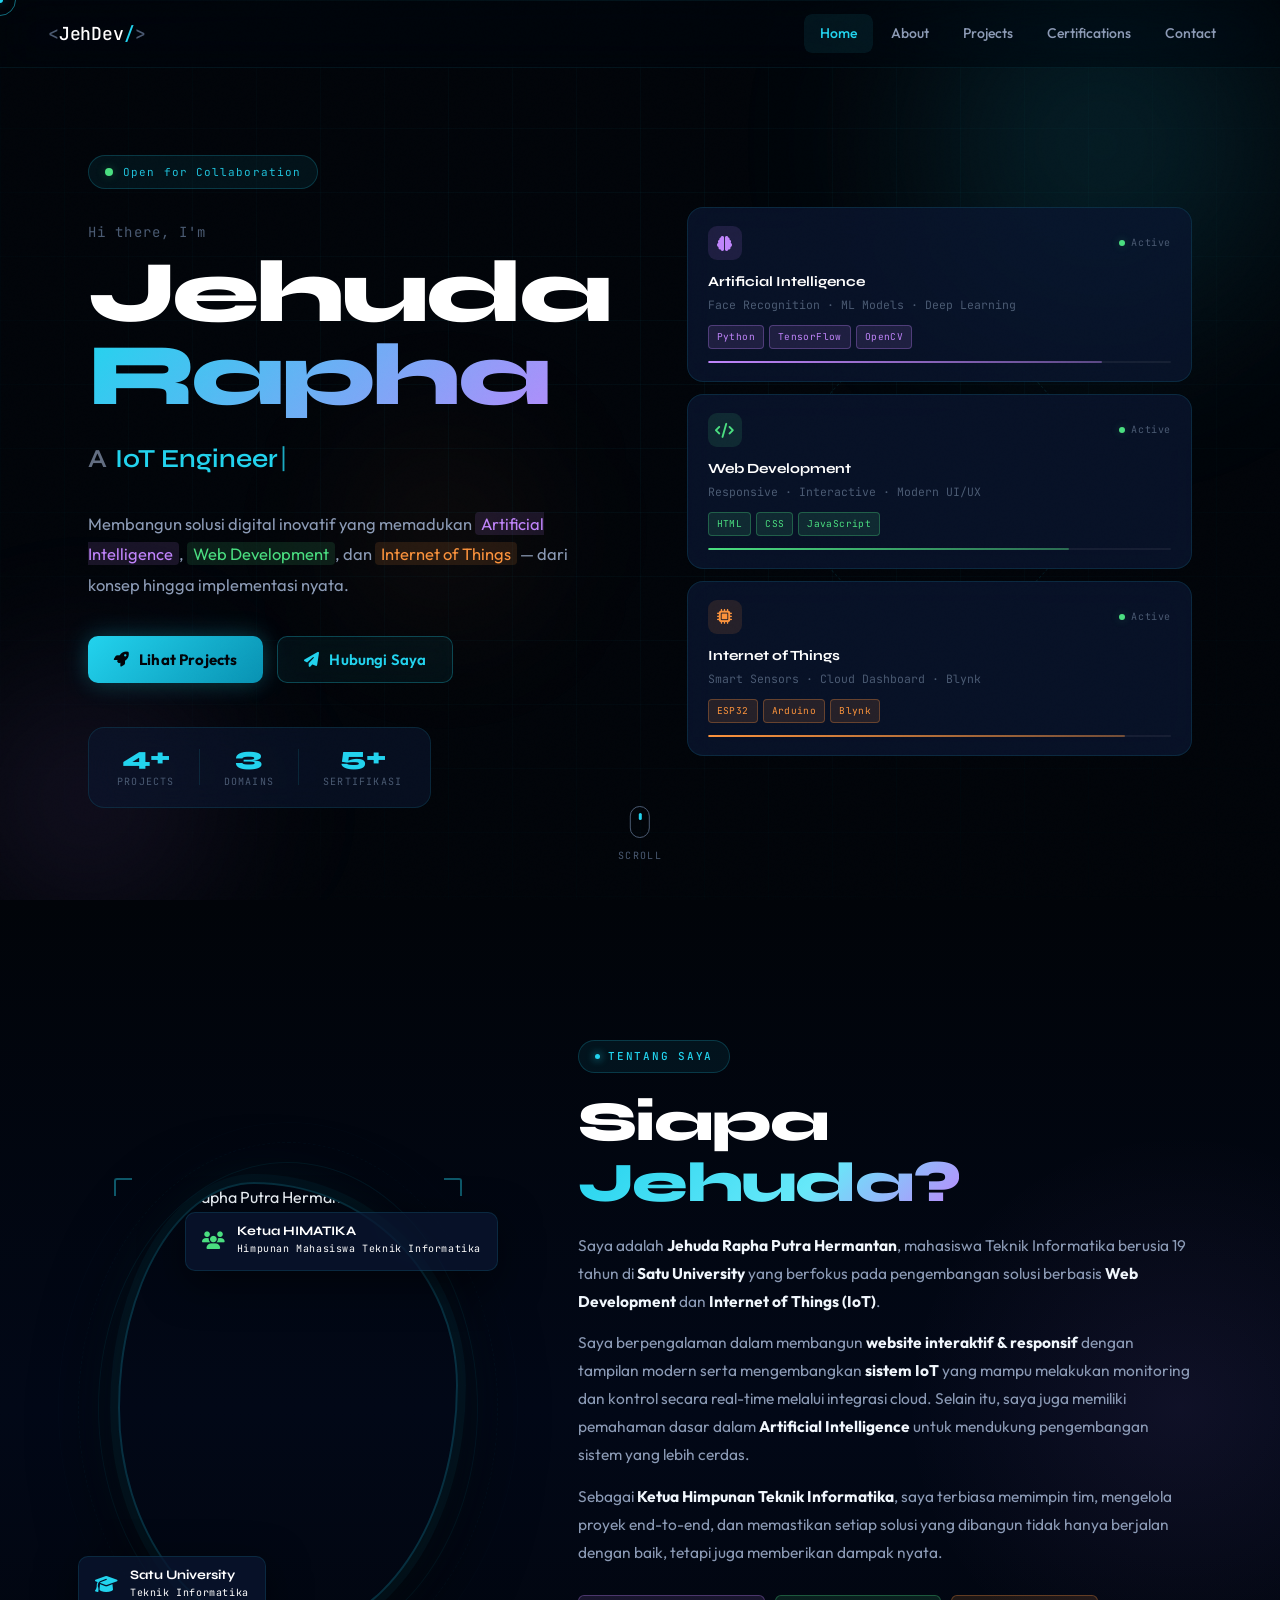
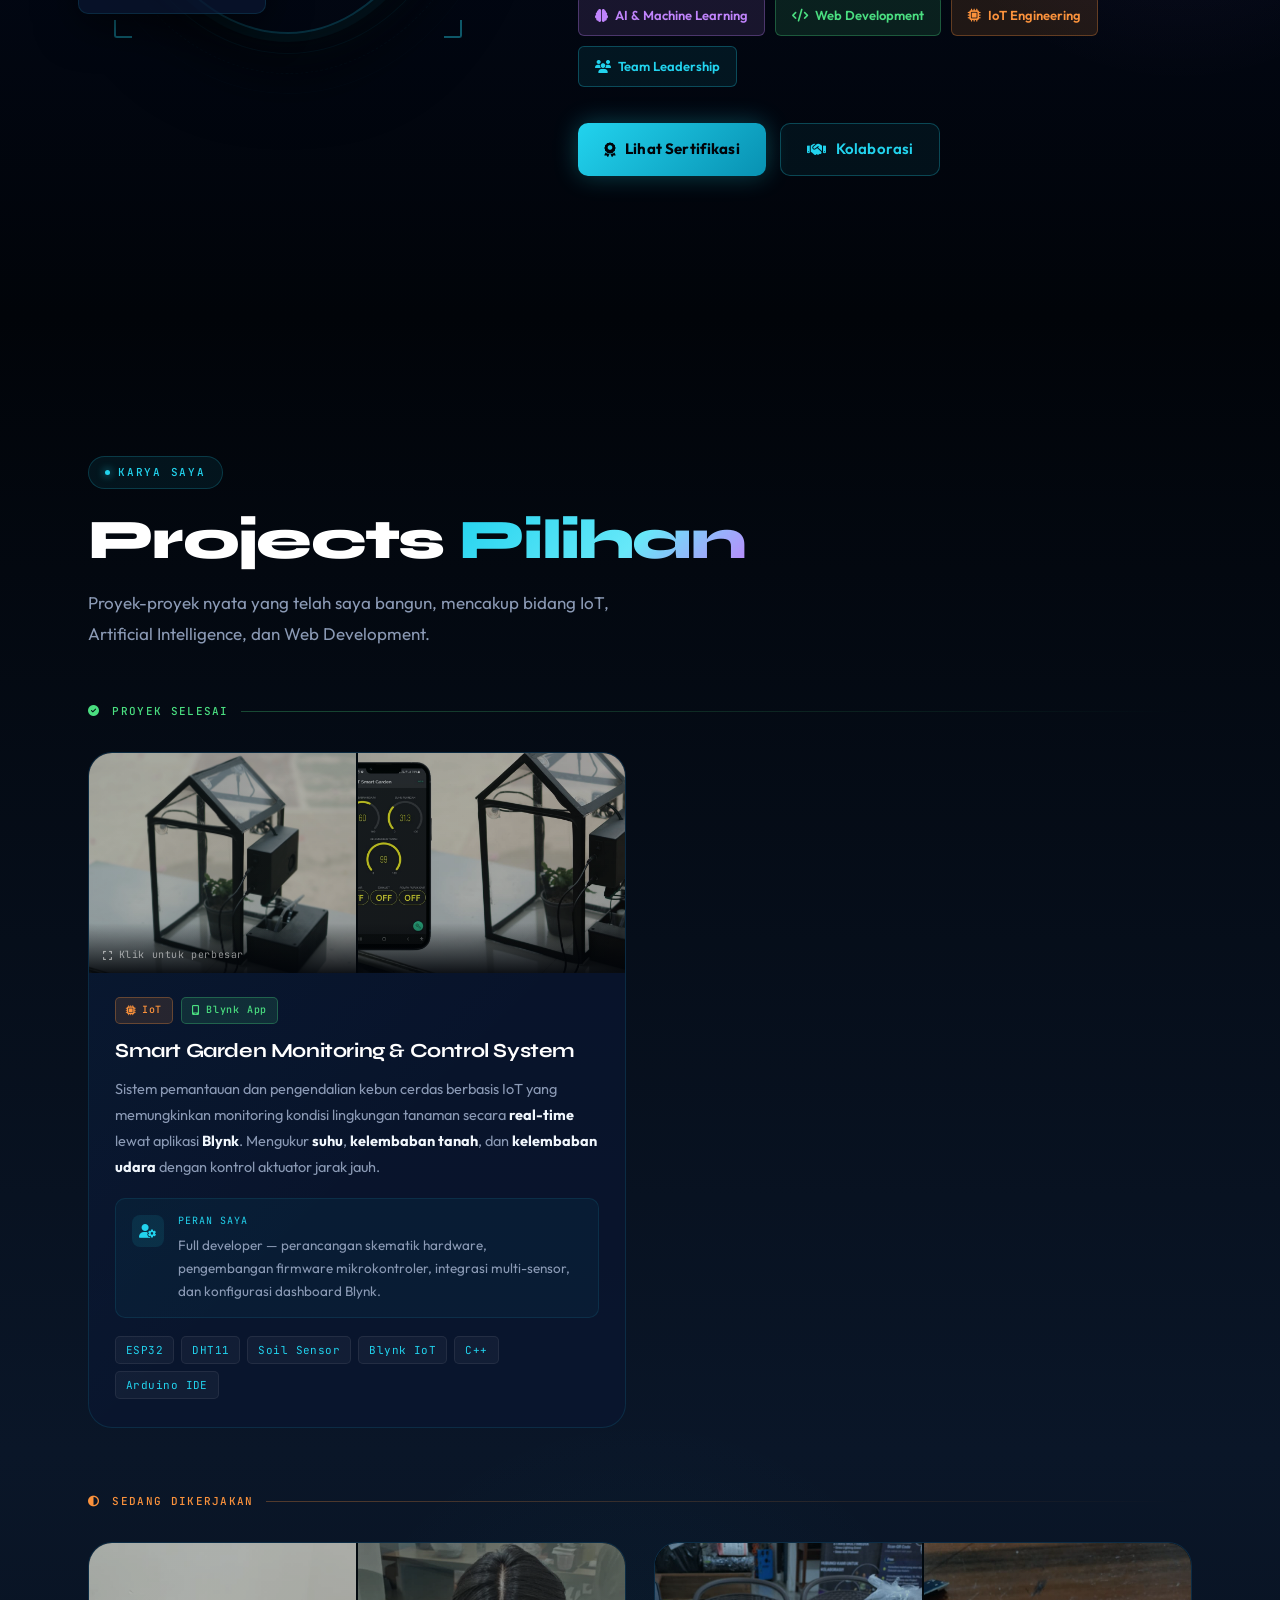
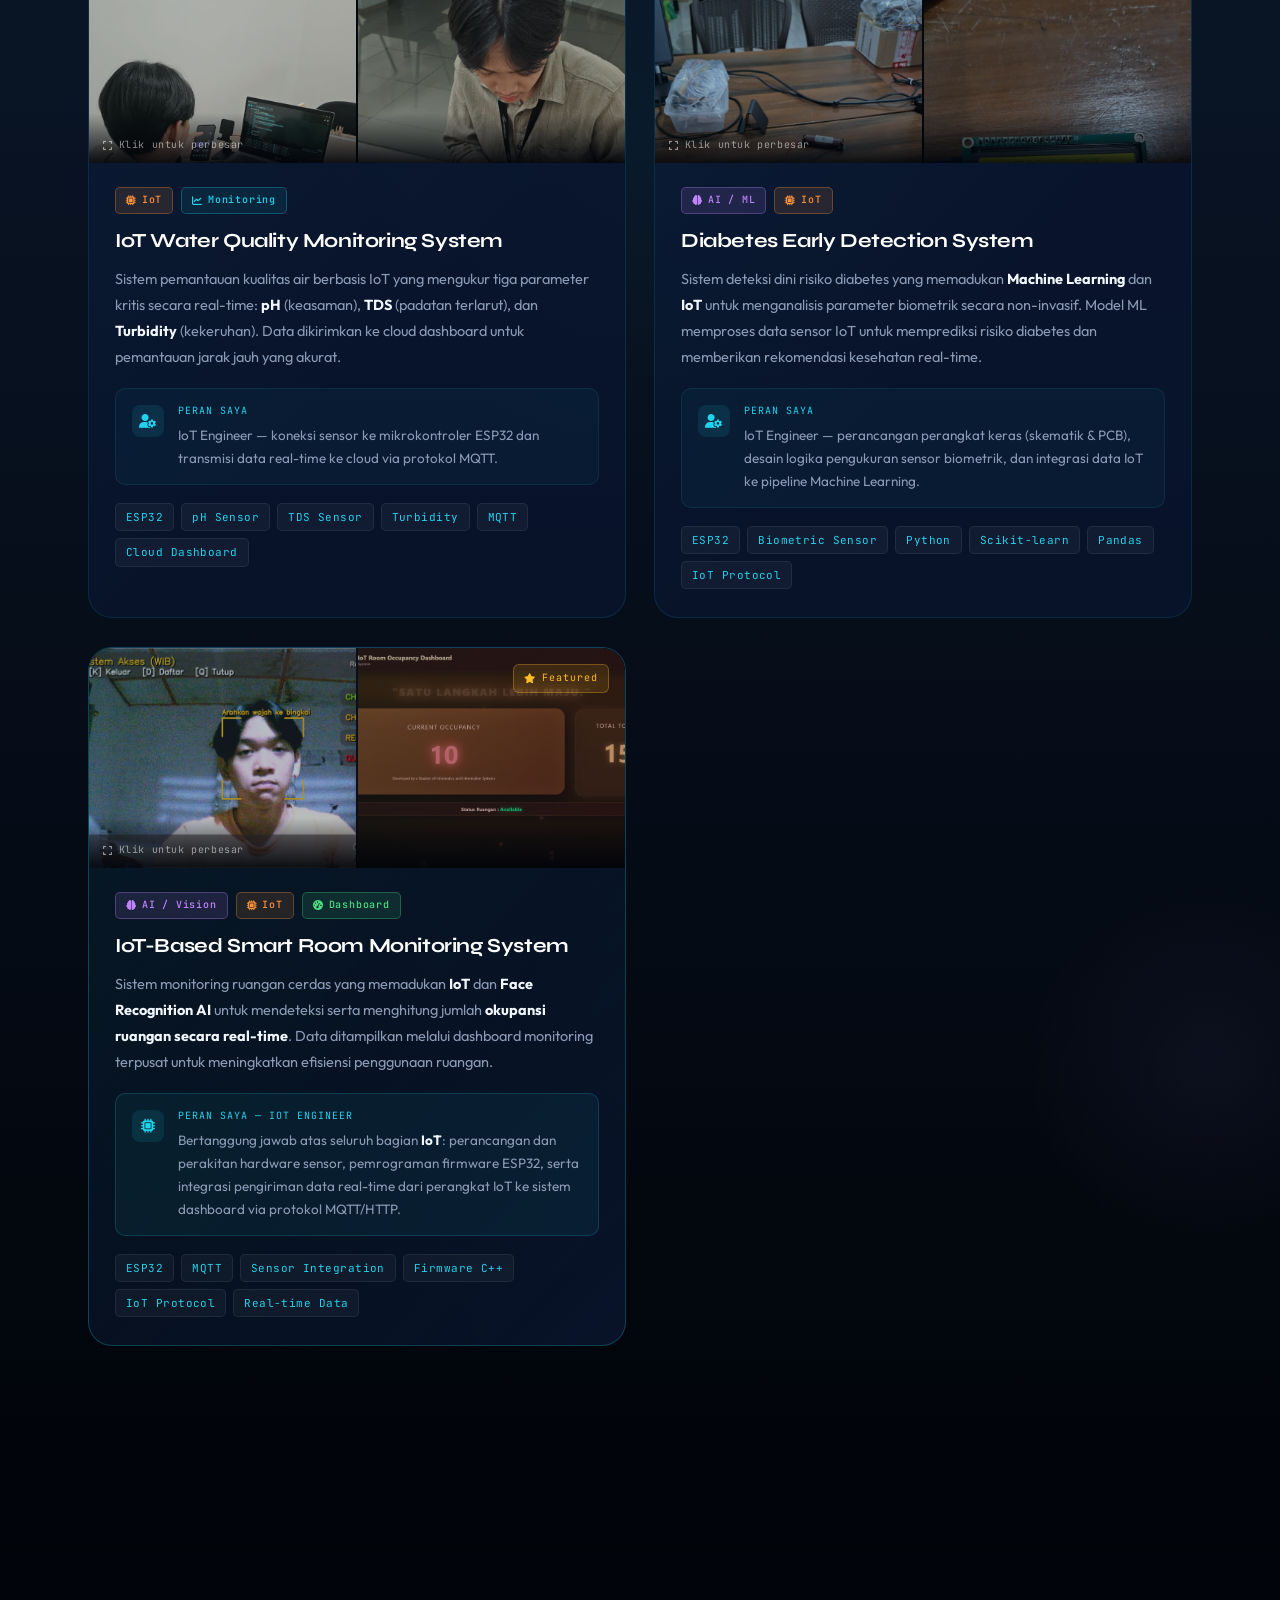
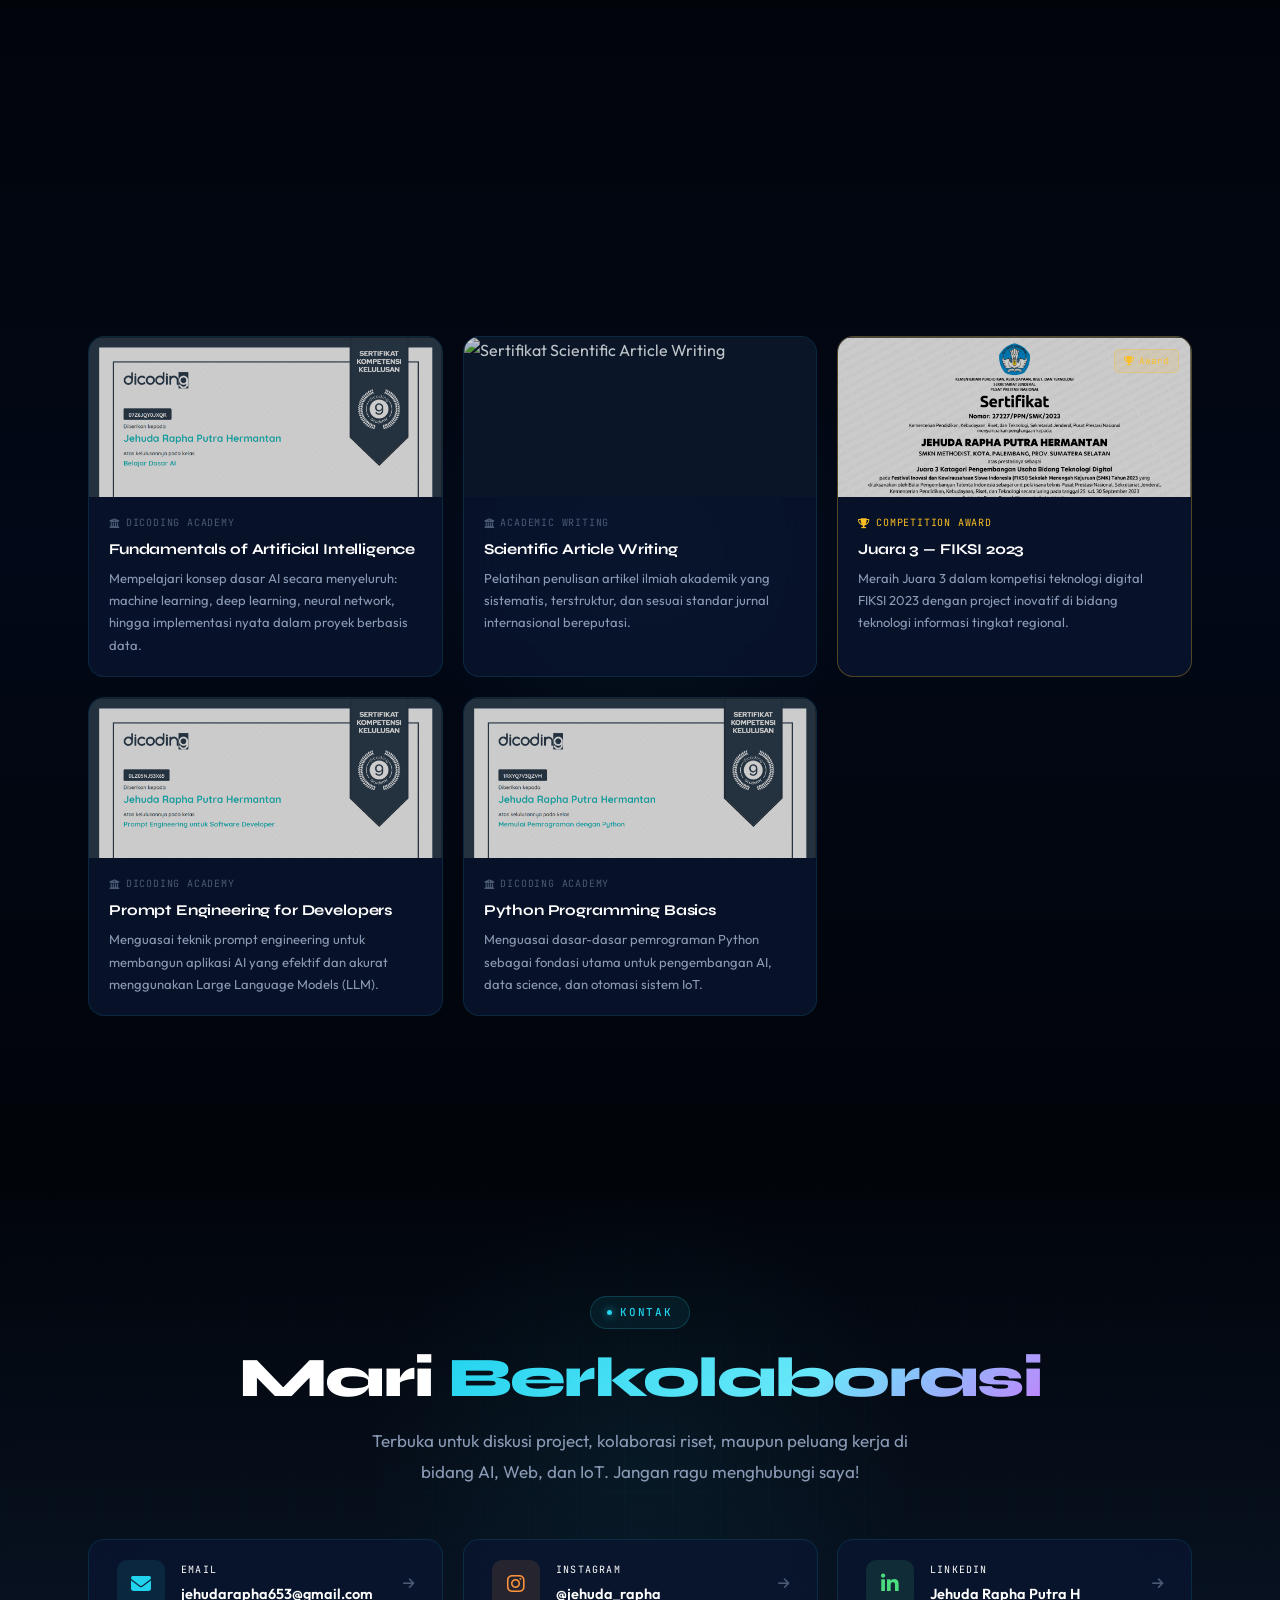
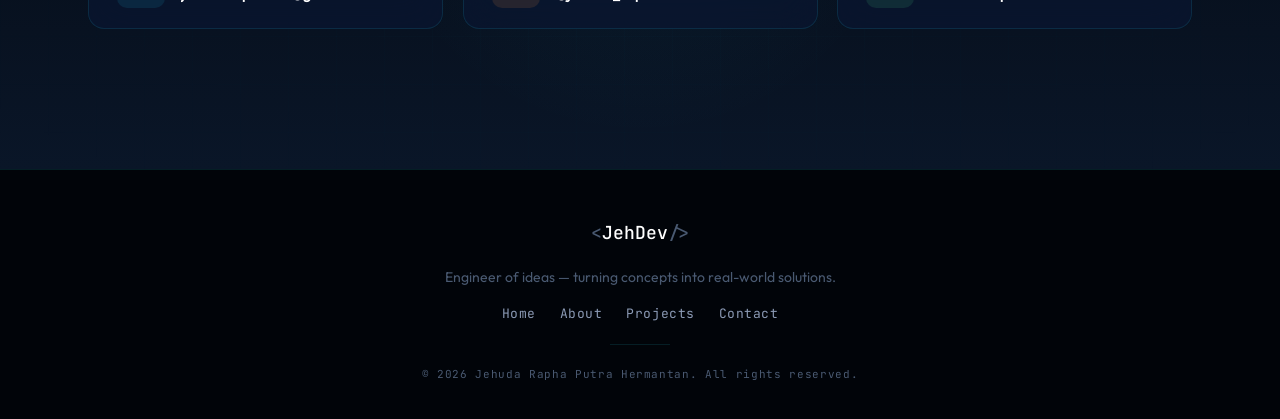
==== commit ce89b13a: "Update index.html" ====
--- a/index.html
+++ b/index.html
@@ -171,7 +171,7 @@
             <div class="photo-frame-ring r2"></div>
             <div class="photo-frame-ring r3"></div>
             <div class="photo-frame-inner">
-              <img src="img/MyFace11.jpg" alt="Jehuda Rapha Putra Hermantan" class="about-photo" loading="lazy" />
+              <img src="img/MyFace16.jpeg" alt="Jehuda Rapha Putra Hermantan" class="about-photo" loading="lazy" />
             </div>
             <div class="photo-corner tl"></div>
             <div class="photo-corner tr"></div>
@@ -505,7 +505,7 @@
         </div>
 
         <div class="contact-cards">
-          <a href="mailto:jehudarapha653@email.com" class="contact-card email fade-in">
+          <a href="mailto:jehudarapha653@gmail.com" class="contact-card email fade-in">
             <div class="cc-glow"></div>
             <div class="contact-icon-wrap">
               <div class="contact-icon"><i class="fa-solid fa-envelope"></i></div>
@@ -513,7 +513,7 @@
             </div>
             <div class="contact-info">
               <span class="contact-label">Email</span>
-              <span class="contact-value">jehudarapha653@email.com</span>
+              <span class="contact-value">jehudarapha653@gmail.com</span>
             </div>
             <div class="cc-arrow"><i class="fa-solid fa-arrow-right"></i></div>
           </a>
@@ -539,7 +539,7 @@
             </div>
             <div class="contact-info">
               <span class="contact-label">LinkedIn</span>
-              <span class="contact-value">Jehuda Rapha Putra Hermantan</span>
+              <span class="contact-value">Jehuda Rapha Putra H</span>
             </div>
             <div class="cc-arrow"><i class="fa-solid fa-arrow-right"></i></div>
           </a>
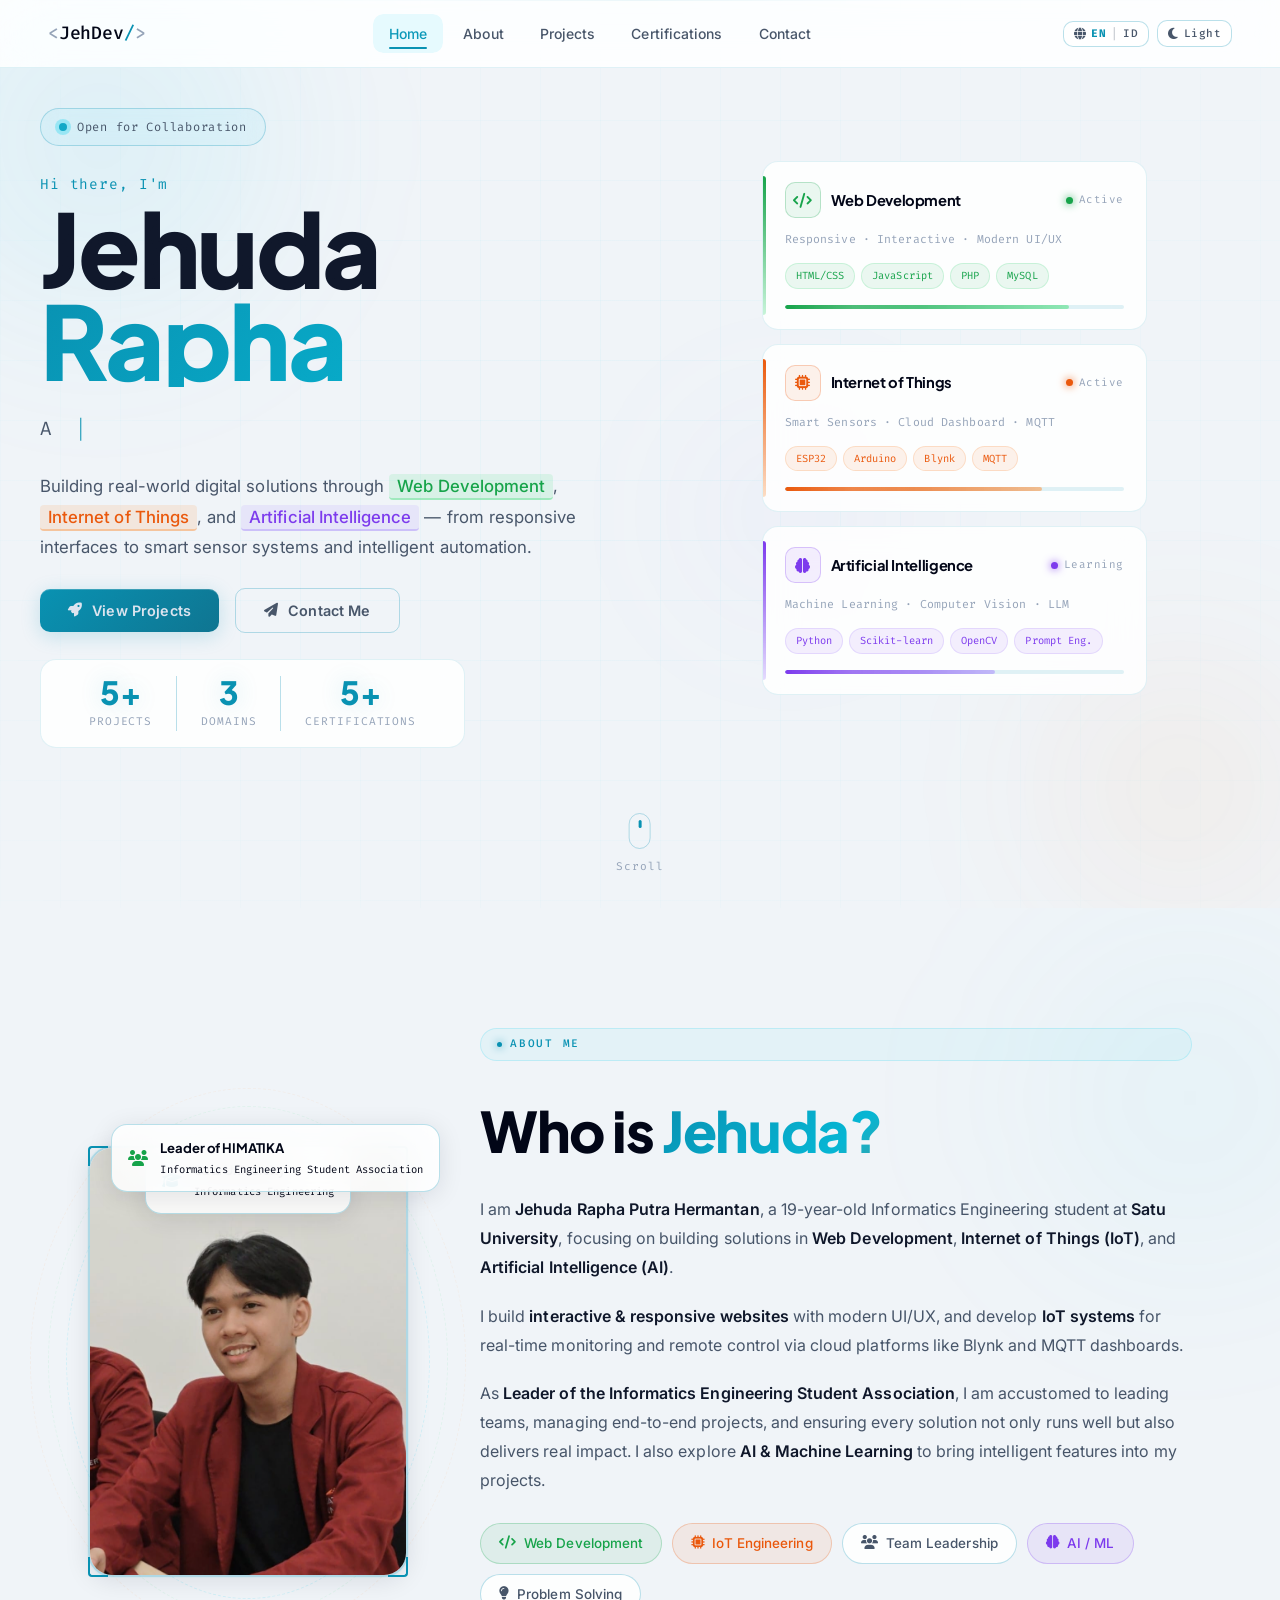
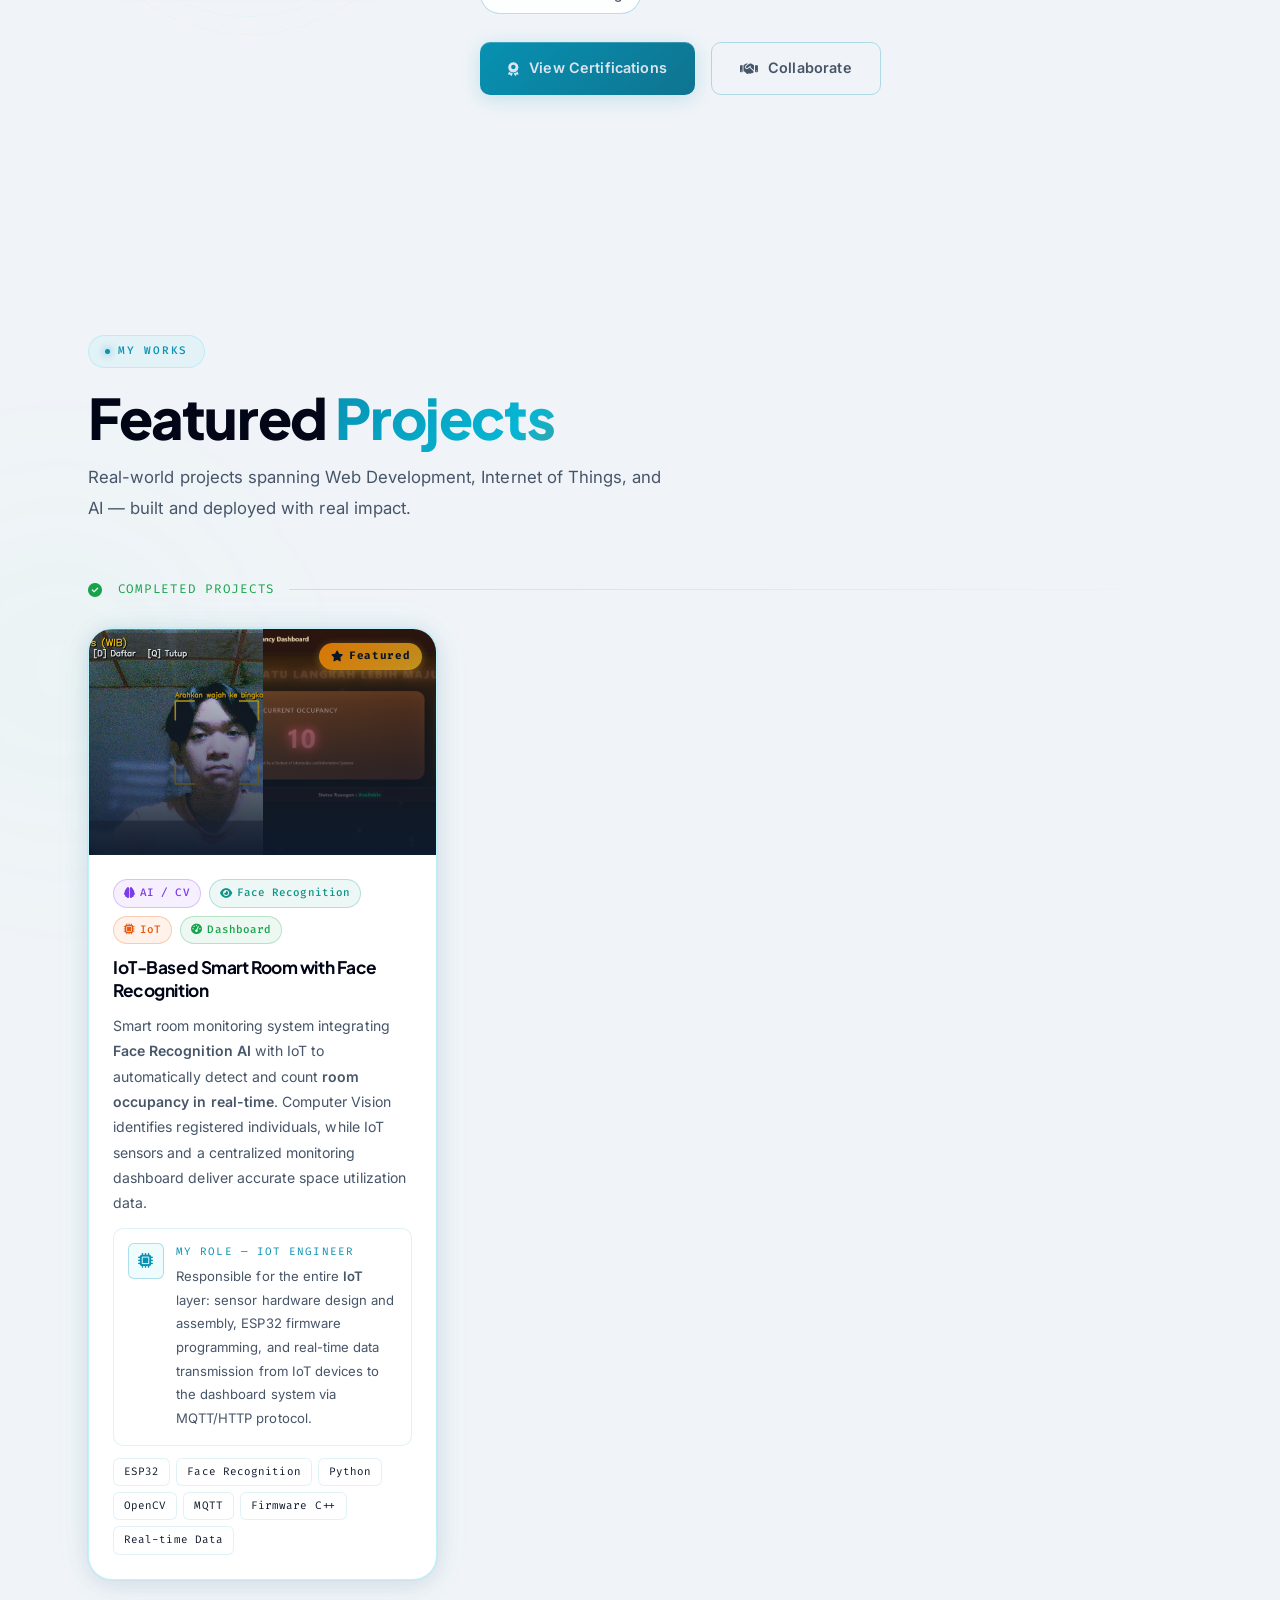
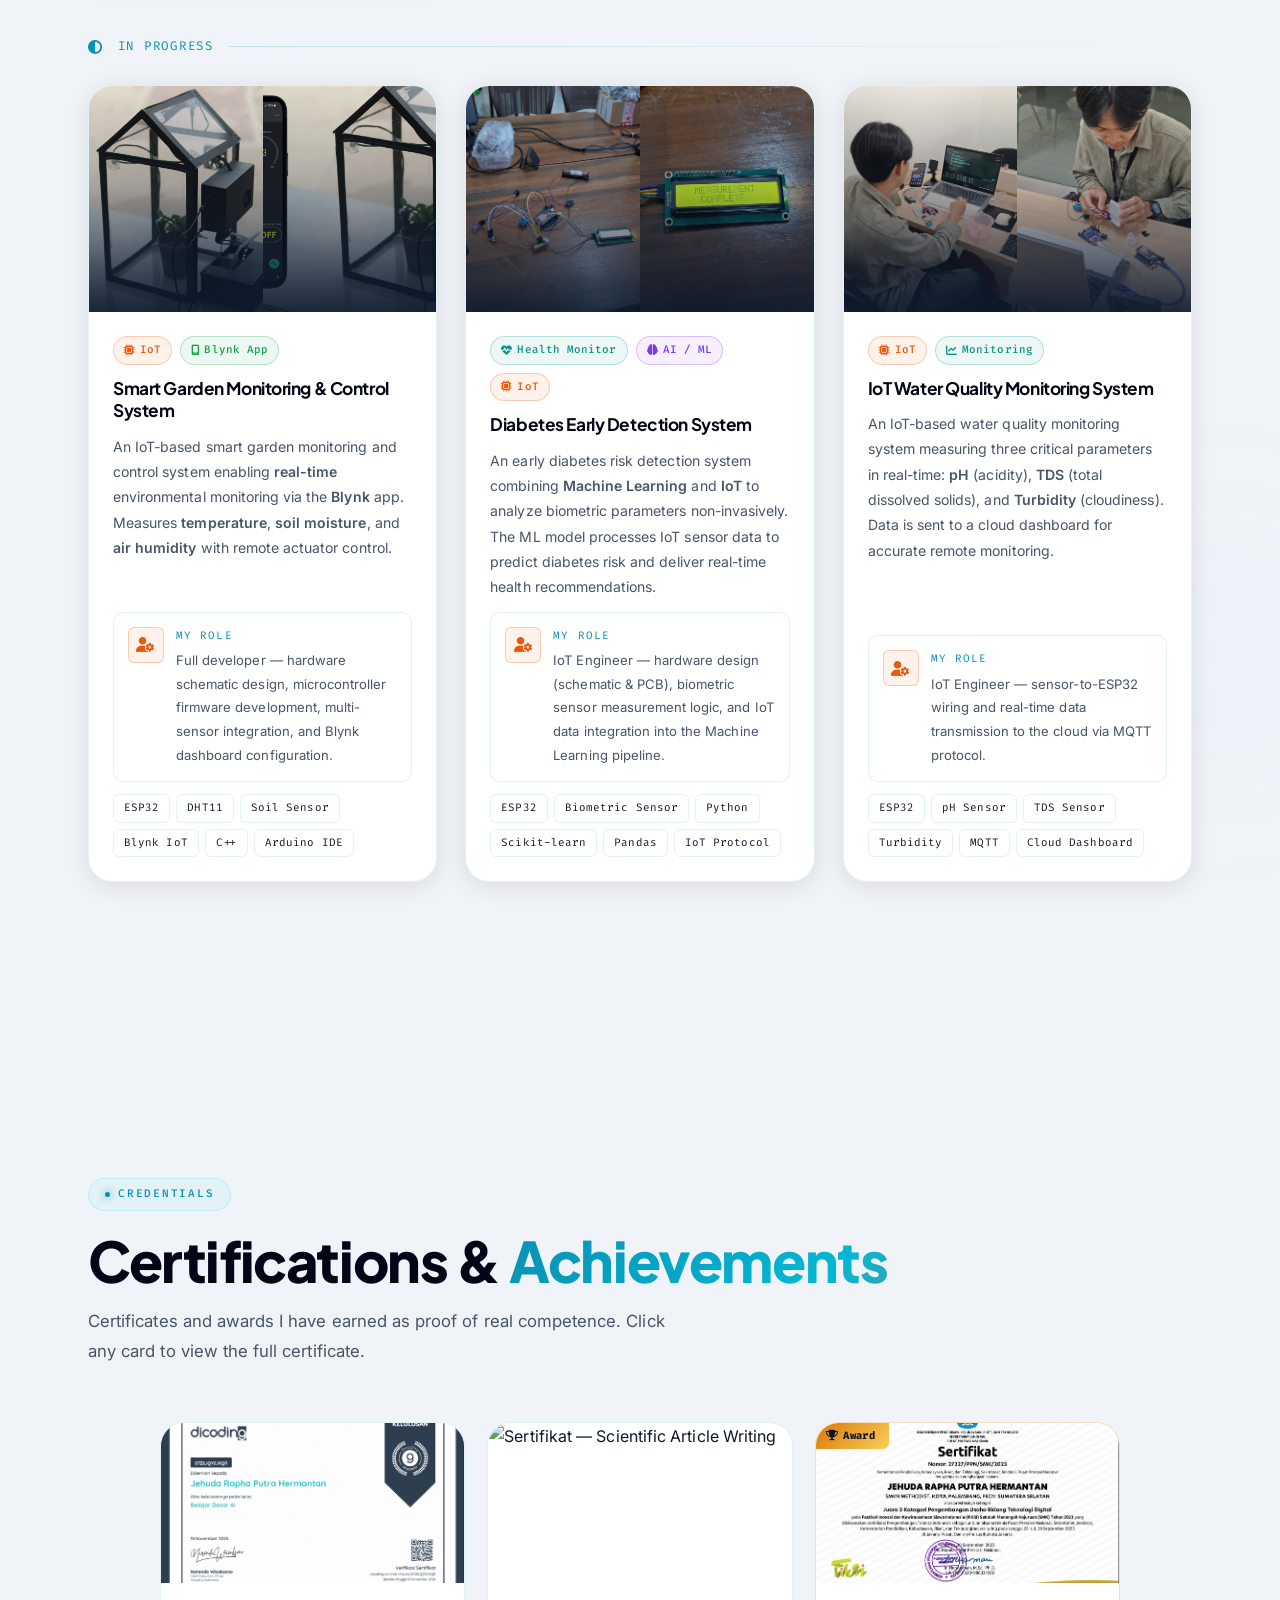
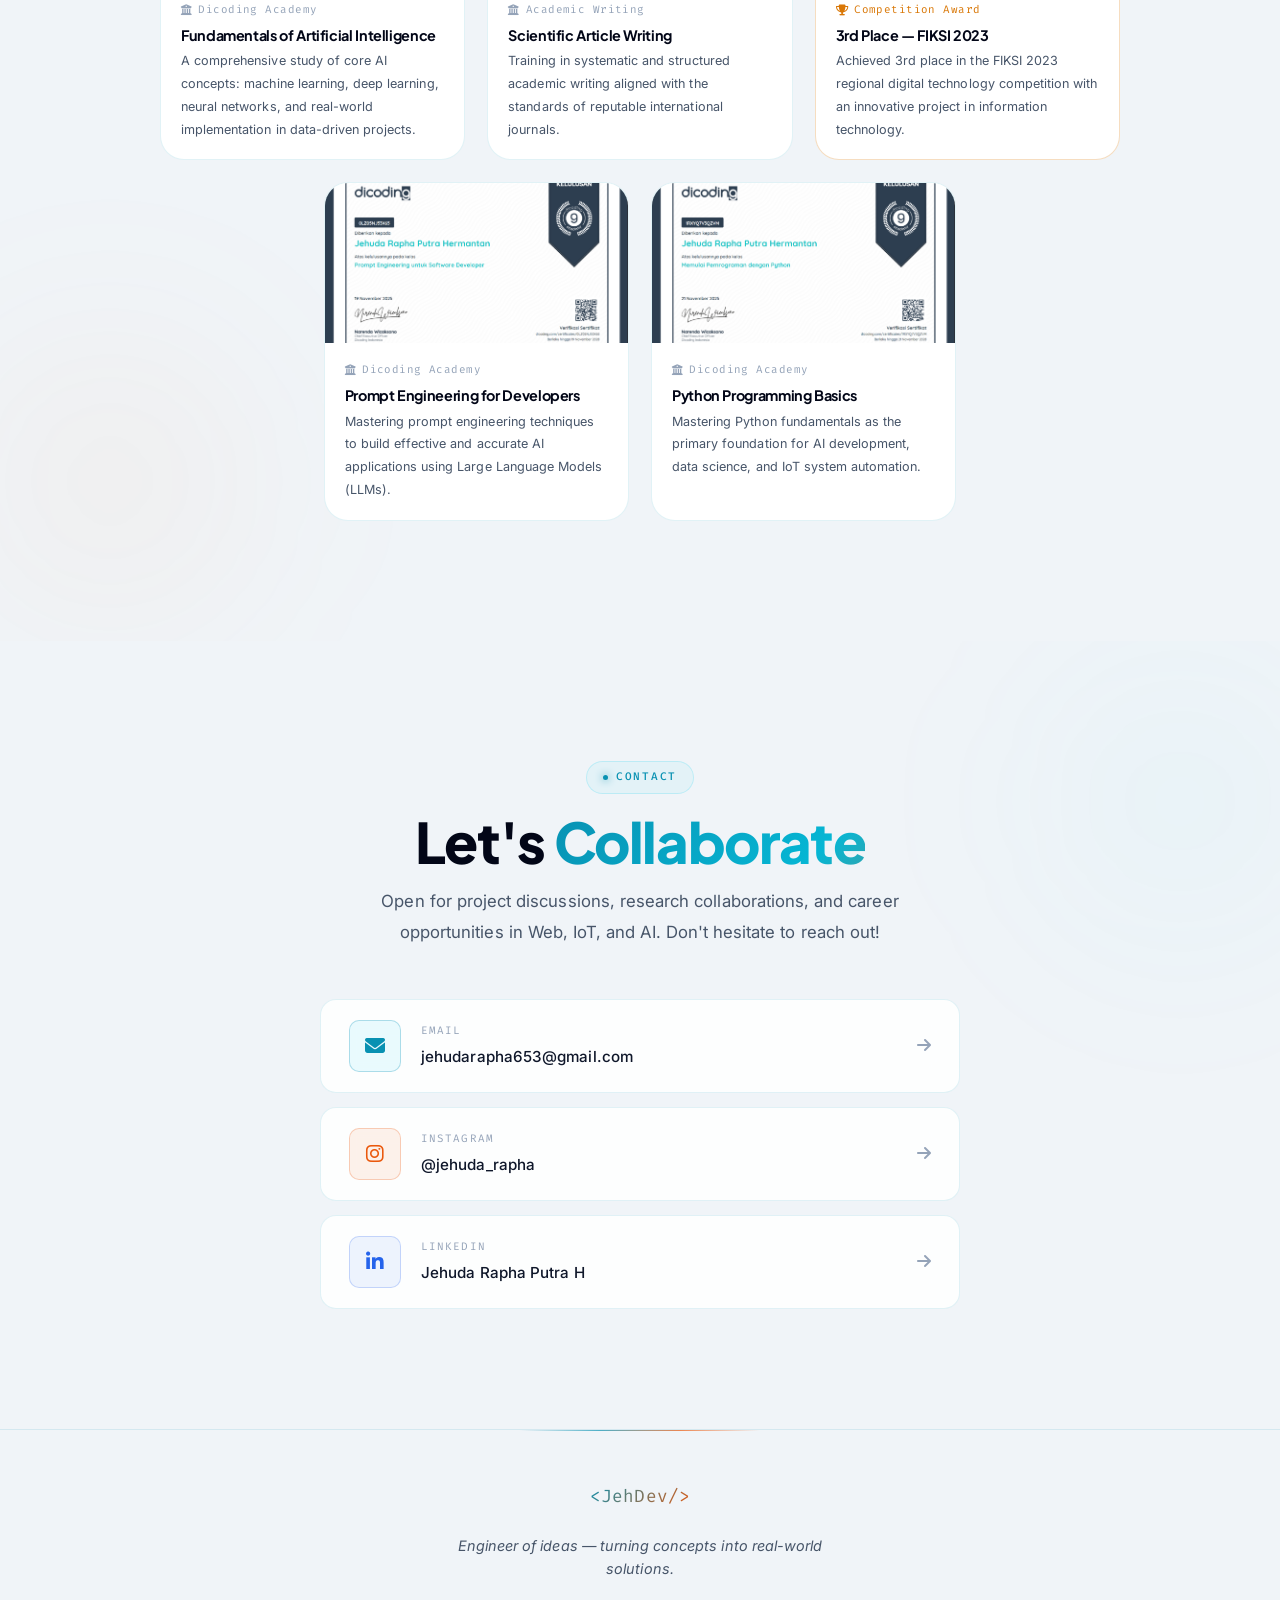
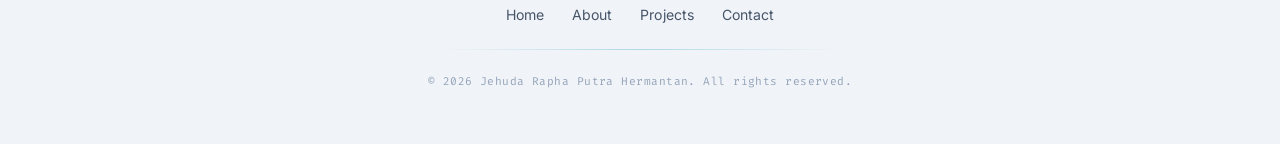
==== commit f4b9bebd: "main" ====
--- a/index.html
+++ b/index.html
@@ -1,596 +1,1332 @@
 <!doctype html>
-<html lang="id">
-  <head>
-    <meta charset="UTF-8" />
-    <meta name="viewport" content="width=device-width, initial-scale=1.0, viewport-fit=cover" />
-    <meta name="description" content="Jehuda Rapha Putra Hermantan — Web Developer, IoT Engineer & AI Enthusiast | Portfolio" />
-    <title>Jehuda Rapha | Developer Portfolio</title>
-    <link rel="preconnect" href="https://fonts.googleapis.com" />
-    <link rel="preconnect" href="https://fonts.gstatic.com" crossorigin />
-    <link href="https://fonts.googleapis.com/css2?family=Space+Grotesk:wght@300;400;500;600;700&family=Clash+Display:wght@400;500;600;700&family=DM+Mono:ital,wght@0,300;0,400;0,500;1,300&display=swap" rel="stylesheet" />
-    <!-- Fallback display font -->
-    <link href="https://fonts.googleapis.com/css2?family=Syne:wght@400;500;600;700;800&family=Outfit:wght@300;400;500;600;700&family=JetBrains+Mono:ital,wght@0,300;0,400;0,500;1,300&display=swap" rel="stylesheet" />
-    <link rel="stylesheet" href="https://cdnjs.cloudflare.com/ajax/libs/font-awesome/6.5.0/css/all.min.css" />
-    <link rel="stylesheet" href="style.css" />
-  </head>
-
-  <body>
-    <!-- SCROLL PROGRESS -->
-    <div class="scroll-progress" id="scrollProgress"></div>
-
-    <!-- CUSTOM CURSOR -->
-    <div class="cursor-dot" id="cursorDot"></div>
-    <div class="cursor-ring" id="cursorRing"></div>
-
-    <!-- ==================== NAVBAR ==================== -->
-    <header class="navbar" id="navbar">
-      <a href="#home" class="logo"> <span class="logo-bracket">&lt;</span>JehDev<span class="logo-slash">/</span><span class="logo-bracket">&gt;</span> </a>
-      <nav class="nav-menu" id="navMenu" role="navigation" aria-label="Main navigation">
-        <a href="#home" class="nav-link" data-text="Home">Home</a>
-        <a href="#about" class="nav-link" data-text="About">About</a>
-        <a href="#projects" class="nav-link" data-text="Projects">Projects</a>
-        <a href="#certifications" class="nav-link" data-text="Certifications">Certifications</a>
-        <a href="#contact" class="nav-link" data-text="Contact">Contact</a>
+<html lang="en" data-theme="dark" data-lang="en">
+
+<!--
+  ================================================================
+  PORTFOLIO — Jehuda Rapha Putra Hermantan
+  Rebuilt  : 2026  |  HTML-only rewrite
+  style.css + script.js tetap external — tidak diubah.
+
+  RINGKASAN PERUBAHAN LENGKAP
+  ───────────────────────────
+  [FONT]
+  1. Syne + Outfit + JetBrains Mono  →  Plus Jakarta Sans + Inter + Fira Code
+     - Plus Jakarta Sans : heading/display — lebih tegas, proporsi modern
+     - Inter             : body text — keterbacaan terbaik di layar digital
+     - Fira Code         : monospace/badge — bersih, support ligature
+  2. Font override lewat <style> kecil di <head> tanpa mengubah style.css
+     (hanya redefine --font-display, --font-body, --font-mono di :root)
+  3. line-height body  → 1.70 (Inter butuh ruang vertikal lebih)
+  4. letter-spacing body → 0.005em (tipis, alami untuk Inter)
+  5. Heading letter-spacing → -0.025em (plus jakarta sans terlihat premium)
+  6. Paragraf line-height → 1.80 (panjang teks lebih mudah di-scan)
+  7. font-feature-settings "calt" 1 pada elemen mono (aktifkan ligature)
+
+  [STRUKTUR & KERAPIAN HTML]
+  8.  Indentasi seragam 2-spasi di seluruh file
+  9.  Komentar seksi dibuat konsisten: blok 60-karakter
+  10. Atribut diurutkan: class → id → data-* → aria-* → event
+  11. Inline style berulang → helper class (.center-tag, .center-desc)
+      didefinisikan di override <style>
+  12. Semua <img> diberi width + height eksplisit → hilangkan CLS
+  13. Tag <article> menggantikan <div> pada project-card (semantik lebih tepat)
+  14. <nav> pada footer untuk footer-links (semantik)
+  15. Setiap section memiliki satu komentar pembuka & penutup
+
+  [AKSESIBILITAS]
+  16. aria-hidden="true" konsisten di semua elemen dekoratif
+  17. aria-label deskriptif di setiap tombol interaktif
+  18. role="button" + tabindex="0" pada cert-card (bisa diklik keyboard)
+  19. aria-live="polite" pada typing element & lightbox counter
+  20. aria-labelledby="certModalTitle" pada cert modal
+  21. aria-controls="navMenu" pada hamburger button
+  22. rel="noopener noreferrer" konsisten di semua external link
+
+  [META & SEO]
+  23. <meta name="theme-color"> untuk dark & light mode (status bar mobile)
+  24. Open Graph tags: og:type, og:title, og:description
+  25. crossorigin="anonymous" pada font-awesome CDN link
+
+  [PERFORMA]
+  26. loading="lazy" pada semua gambar below-the-fold
+  27. Tidak ada font load blocking — display=swap sudah di URL Google Fonts
+  ================================================================
+-->
+
+<head>
+  <meta charset="UTF-8" />
+  <meta name="viewport"    content="width=device-width, initial-scale=1.0, viewport-fit=cover" />
+  <meta name="description" content="Jehuda Rapha Putra Hermantan — Web Developer & IoT Engineer | Portfolio" />
+
+  <!-- Theme color untuk browser mobile -->
+  <meta name="theme-color" content="#020817" media="(prefers-color-scheme: dark)"  />
+  <meta name="theme-color" content="#f0f4f8" media="(prefers-color-scheme: light)" />
+
+  <!-- Open Graph -->
+  <meta property="og:type"        content="website" />
+  <meta property="og:title"       content="Jehuda Rapha | Developer Portfolio" />
+  <meta property="og:description" content="Web Developer & IoT Engineer — building real-world digital solutions." />
+
+  <title>Jehuda Rapha | Developer Portfolio</title>
+
+  <!-- Preconnect percepat Google Fonts -->
+  <link rel="preconnect" href="https://fonts.googleapis.com" />
+  <link rel="preconnect" href="https://fonts.gstatic.com" crossorigin />
+
+  <!--
+    ── FONT BARU ──────────────────────────────────────────────────
+    Plus Jakarta Sans → heading/display (modern, tegas, premium)
+    Inter             → body text      (terbaik untuk readability layar)
+    Fira Code         → monospace      (bersih, ada ligature)
+    ──────────────────────────────────────────────────────────────
+  -->
+  <link
+    href="https://fonts.googleapis.com/css2?family=Plus+Jakarta+Sans:ital,wght@0,300;0,400;0,500;0,600;0,700;0,800;1,400&family=Inter:wght@300;400;500;600;700&family=Fira+Code:wght@300;400;500;600&display=swap"
+    rel="stylesheet"
+  />
+
+  <!-- Font Awesome icons -->
+  <link
+    rel="stylesheet"
+    href="https://cdnjs.cloudflare.com/ajax/libs/font-awesome/6.5.0/css/all.min.css"
+    crossorigin="anonymous"
+  />
+
+  <!-- External stylesheet (tidak diubah) -->
+  <link rel="stylesheet" href="style.css" />
+
+  <!--
+    ── FONT & READABILITY OVERRIDE ────────────────────────────────
+    Menimpa CSS variables font di style.css tanpa mengubah file tsb.
+    Hanya redefine :root vars + beberapa typography tweaks.
+    ──────────────────────────────────────────────────────────────
+  -->
+  <style>
+    /* 1. Ganti font family variables */
+    :root {
+      --font-display : 'Plus Jakarta Sans', 'Syne', sans-serif;
+      --font-body    : 'Inter', 'Outfit', sans-serif;
+      --font-mono    : 'Fira Code', 'JetBrains Mono', monospace;
+    }
+
+    /* 2. Inter butuh line-height lebih lega + tracking tipis */
+    body {
+      line-height    : 1.70;
+      letter-spacing : 0.005em;
+    }
+
+    /* 3. Heading — Plus Jakarta Sans tampil terbaik dengan tracking ketat */
+    h1, h2, h3,
+    .hero-name,
+    .section-heading,
+    .hv-card-name,
+    .project-body h3,
+    .cert-body h3 {
+      letter-spacing : -0.025em;
+    }
+
+    /* 4. Paragraf & deskripsi — line-height lebih nyaman dibaca */
+    p,
+    .hero-desc,
+    .about-intro,
+    .about-text p,
+    .role-content p,
+    .section-desc,
+    .cert-body p,
+    .project-body > p {
+      line-height    : 1.80;
+      letter-spacing : 0.003em;
+    }
+
+    /* 5. Aktifkan ligature Fira Code pada semua elemen mono */
+    .nav-link, .ctrl-btn,
+    .hero-greeting, .hero-role-wrap,
+    .hs-lbl, .hv-tags span,
+    .section-tag, .role-title,
+    .domain-badge, .project-tech span,
+    .cert-issuer, .contact-label,
+    .footer-copy {
+      font-feature-settings : "calt" 1;
+    }
+
+    /* 6. Helper class untuk inline style di Contact section */
+    .center-tag  { margin: 0 auto 18px; }
+    .center-desc { margin: 0 auto 52px; }
+  </style>
+</head>
+
+<body>
+
+  <!-- Scroll progress bar (top) -->
+  <div class="scroll-progress" id="scrollProgress" aria-hidden="true"></div>
+
+  <!-- Custom cursor — desktop only, disembunyikan JS di touch device -->
+  <div class="cursor-dot"  id="cursorDot"  aria-hidden="true"></div>
+  <div class="cursor-ring" id="cursorRing" aria-hidden="true"></div>
+
+
+  <!-- ============================================================
+       NAVBAR
+  ============================================================ -->
+  <header class="navbar" id="navbar">
+
+    <!-- Brand logo -->
+    <a class="logo" href="#home" aria-label="Jehuda Rapha — kembali ke atas">
+      <span class="logo-bracket">&lt;</span>JehDev<span class="logo-slash">/</span><span class="logo-bracket">&gt;</span>
+    </a>
+
+    <!-- Nav links -->
+    <nav
+      class="nav-menu"
+      id="navMenu"
+      role="navigation"
+      aria-label="Main navigation"
+    >
+      <a class="nav-link" href="#home"           data-i18n="nav.home"           data-text="Home">Home</a>
+      <a class="nav-link" href="#about"          data-i18n="nav.about"          data-text="About">About</a>
+      <a class="nav-link" href="#projects"       data-i18n="nav.projects"       data-text="Projects">Projects</a>
+      <a class="nav-link" href="#certifications" data-i18n="nav.certifications" data-text="Certifications">Certifications</a>
+      <a class="nav-link" href="#contact"        data-i18n="nav.contact"        data-text="Contact">Contact</a>
+    </nav>
+
+    <!-- Language & Theme controls -->
+    <div class="navbar-controls">
+
+      <button
+        class="ctrl-btn"
+        id="langToggle"
+        aria-label="Toggle language EN / ID"
+      >
+        <i class="fa-solid fa-globe" aria-hidden="true" style="font-size:12px"></i>
+        <span class="lang-active" id="langActive">EN</span>
+        <span class="lang-sep" aria-hidden="true">|</span>
+        <span id="langOther">ID</span>
+      </button>
+
+      <button
+        class="ctrl-btn"
+        id="themeToggle"
+        aria-label="Toggle light / dark theme"
+      >
+        <i class="fa-solid fa-moon" id="themeIcon" aria-hidden="true"></i>
+        <span class="lang-label" id="themeLabel" data-i18n="ui.light">Light</span>
+      </button>
+
+    </div>
+
+    <!-- Mobile hamburger -->
+    <button
+      class="hamburger"
+      id="hamburger"
+      aria-label="Buka / tutup menu navigasi"
+      aria-expanded="false"
+      aria-controls="navMenu"
+    >
+      <span></span>
+      <span></span>
+      <span></span>
+    </button>
+
+  </header>
+
+  <!-- Mobile nav backdrop -->
+  <div class="nav-overlay" id="navOverlay" aria-hidden="true"></div>
+
+
+  <!-- ============================================================
+       HERO — #home
+  ============================================================ -->
+  <section id="home" class="hero">
+
+    <!-- Background decorations -->
+    <div class="hero-bg" aria-hidden="true">
+      <div class="grid-overlay"></div>
+      <div class="hero-orb orb-1"></div>
+      <div class="hero-orb orb-2"></div>
+      <div class="hero-orb orb-3"></div>
+      <div class="scan-line"></div>
+    </div>
+
+    <div class="container hero-container">
+
+      <!-- LEFT: Text content -->
+      <div class="hero-text">
+
+        <!-- Status badge -->
+        <div class="hero-badge">
+          <span class="badge-pulse" aria-hidden="true"></span>
+          <span class="badge-text" data-i18n="hero.badge">Open for Collaboration</span>
+        </div>
+
+        <!-- Name -->
+        <div class="hero-name-block">
+          <p class="hero-greeting" data-i18n="hero.greeting">Hi there, I'm</p>
+          <h1 class="hero-name">
+            <span class="name-line">Jehuda</span>
+            <span class="name-line accent-line">Rapha</span>
+          </h1>
+        </div>
+
+        <!-- Typing animation -->
+        <div class="hero-role-wrap" aria-label="Peran saat ini">
+          <span class="role-prefix" data-i18n="hero.rolePrefix">A&nbsp;</span>
+          <span class="typing-wrap">
+            <span class="typing" aria-live="polite" aria-atomic="true"></span>
+            <span class="cursor" aria-hidden="true">|</span>
+          </span>
+        </div>
+
+        <!-- Short description -->
+        <p class="hero-desc" data-i18n-html="hero.desc">
+          Building real-world digital solutions through
+          <mark class="highlight-web">Web Development</mark>,
+          <mark class="highlight-iot">Internet of Things</mark>,
+          and <mark class="highlight-ai">Artificial Intelligence</mark>
+          — from responsive interfaces to smart sensor systems and intelligent automation.
+        </p>
+
+        <!-- CTA buttons -->
+        <div class="hero-actions">
+          <button class="btn btn-primary" onclick="scrollToSection('projects')">
+            <span class="btn-icon" aria-hidden="true"><i class="fa-solid fa-rocket"></i></span>
+            <span data-i18n="hero.btnProjects">View Projects</span>
+          </button>
+          <button class="btn btn-ghost" onclick="scrollToSection('contact')">
+            <span class="btn-icon" aria-hidden="true"><i class="fa-solid fa-paper-plane"></i></span>
+            <span data-i18n="hero.btnContact">Contact Me</span>
+          </button>
+        </div>
+
+        <!-- Quick stats -->
+        <div class="hero-stats-row" aria-label="Statistik singkat">
+          <div class="hs-item">
+            <span class="hs-num">5+</span>
+            <span class="hs-lbl" data-i18n="hero.statsProjects">Projects</span>
+          </div>
+          <div class="hs-sep" aria-hidden="true"></div>
+          <div class="hs-item">
+            <span class="hs-num">3</span>
+            <span class="hs-lbl" data-i18n="hero.statsDomains">Domains</span>
+          </div>
+          <div class="hs-sep" aria-hidden="true"></div>
+          <div class="hs-item">
+            <span class="hs-num">5+</span>
+            <span class="hs-lbl" data-i18n="hero.statsCerts">Certifications</span>
+          </div>
+        </div>
+
+      </div><!-- /hero-text -->
+
+      <!-- RIGHT: Domain cards -->
+      <div class="hero-visual" aria-hidden="true">
+        <div class="hv-cards">
+
+          <!-- Card: Web Development -->
+          <div class="hv-card hv-web">
+            <div class="hv-card-glow"></div>
+            <div class="hv-card-header">
+              <div class="hv-card-title">
+                <div class="hv-icon"><i class="fa-solid fa-code"></i></div>
+                <span class="hv-card-name">Web Development</span>
+              </div>
+              <div class="hv-status">
+                <span class="hv-dot"></span>
+                <span data-i18n="ui.active">Active</span>
+              </div>
+            </div>
+            <p>Responsive · Interactive · Modern UI/UX</p>
+            <div class="hv-tags">
+              <span>HTML/CSS</span>
+              <span>JavaScript</span>
+              <span>PHP</span>
+              <span>MySQL</span>
+            </div>
+            <div class="hv-progress-bar">
+              <div class="hv-progress-fill web-fill"></div>
+            </div>
+          </div>
+
+          <!-- Card: Internet of Things -->
+          <div class="hv-card hv-iot">
+            <div class="hv-card-glow"></div>
+            <div class="hv-card-header">
+              <div class="hv-card-title">
+                <div class="hv-icon"><i class="fa-solid fa-microchip"></i></div>
+                <span class="hv-card-name">Internet of Things</span>
+              </div>
+              <div class="hv-status">
+                <span class="hv-dot"></span>
+                <span data-i18n="ui.active">Active</span>
+              </div>
+            </div>
+            <p>Smart Sensors · Cloud Dashboard · MQTT</p>
+            <div class="hv-tags">
+              <span>ESP32</span>
+              <span>Arduino</span>
+              <span>Blynk</span>
+              <span>MQTT</span>
+            </div>
+            <div class="hv-progress-bar">
+              <div class="hv-progress-fill iot-fill"></div>
+            </div>
+          </div>
+
+          <!-- Card: Artificial Intelligence -->
+          <div class="hv-card hv-ai">
+            <div class="hv-card-glow"></div>
+            <div class="hv-card-header">
+              <div class="hv-card-title">
+                <div class="hv-icon"><i class="fa-solid fa-brain"></i></div>
+                <span class="hv-card-name">Artificial Intelligence</span>
+              </div>
+              <div class="hv-status">
+                <span class="hv-dot"></span>
+                <span data-i18n="ui.active">Learning</span>
+              </div>
+            </div>
+            <p>Machine Learning · Computer Vision · LLM</p>
+            <div class="hv-tags">
+              <span>Python</span>
+              <span>Scikit-learn</span>
+              <span>OpenCV</span>
+              <span>Prompt Eng.</span>
+            </div>
+            <div class="hv-progress-bar">
+              <div class="hv-progress-fill ai-fill"></div>
+            </div>
+          </div>
+
+        </div><!-- /hv-cards -->
+      </div><!-- /hero-visual -->
+
+    </div><!-- /hero-container -->
+
+    <!-- Scroll hint -->
+    <div class="hero-scroll-hint" aria-hidden="true">
+      <div class="scroll-mouse"><div class="scroll-wheel"></div></div>
+      <span data-i18n="ui.scroll">Scroll</span>
+    </div>
+
+  </section><!-- /#home -->
+
+
+  <!-- ============================================================
+       ABOUT — #about
+  ============================================================ -->
+  <section id="about" class="about">
+
+    <div class="about-bg-deco" aria-hidden="true">
+      <div class="about-orb"></div>
+    </div>
+
+    <div class="container about-container">
+
+      <!-- Photo column -->
+      <div class="about-photo-col fade-in">
+
+        <div class="photo-frame-outer">
+          <!-- Rotating rings -->
+          <div class="photo-frame-ring r1" aria-hidden="true"></div>
+          <div class="photo-frame-ring r2" aria-hidden="true"></div>
+          <div class="photo-frame-ring r3" aria-hidden="true"></div>
+
+          <!-- Portrait -->
+          <div class="photo-frame-inner">
+            <img
+              class="about-photo"
+              src="img/MyFace16.jpeg"
+              alt="Jehuda Rapha Putra Hermantan — foto profil"
+              width="320"
+              height="427"
+              loading="lazy"
+            />
+          </div>
+
+          <!-- Corner accents -->
+          <div class="photo-corner tl" aria-hidden="true"></div>
+          <div class="photo-corner tr" aria-hidden="true"></div>
+          <div class="photo-corner bl" aria-hidden="true"></div>
+          <div class="photo-corner br" aria-hidden="true"></div>
+        </div>
+
+        <!-- Floating badge: University -->
+        <div class="photo-float-badge">
+          <i class="fa-solid fa-graduation-cap" aria-hidden="true"></i>
+          <div>
+            <span class="pfb-title">Satu University</span>
+            <span class="pfb-sub" data-i18n="about.major">Informatics Engineering</span>
+          </div>
+        </div>
+
+        <!-- Floating badge: Organization -->
+        <div class="photo-float-badge pfb-right">
+          <i class="fa-solid fa-users" style="color:var(--web-color)" aria-hidden="true"></i>
+          <div>
+            <span class="pfb-title" data-i18n="about.orgTitle">Leader of HIMATIKA</span>
+            <span class="pfb-sub"   data-i18n="about.orgSub">Informatics Engineering Student Association</span>
+          </div>
+        </div>
+
+      </div><!-- /about-photo-col -->
+
+      <!-- Text column -->
+      <div class="about-text fade-in">
+
+        <div class="section-tag" data-i18n="about.tag">About Me</div>
+
+        <h2 class="section-heading">
+          <span data-i18n="about.headingPre">Who is </span>
+          <span class="gradient-text">Jehuda?</span>
+        </h2>
+
+        <p class="about-intro" data-i18n-html="about.intro">
+          I am <strong>Jehuda Rapha Putra Hermantan</strong>, a 19-year-old Informatics
+          Engineering student at <strong>Satu University</strong>, focusing on building
+          solutions in <strong>Web Development</strong>,
+          <strong>Internet of Things (IoT)</strong>, and
+          <strong>Artificial Intelligence (AI)</strong>.
+        </p>
+
+        <p data-i18n-html="about.p1">
+          I build <strong>interactive & responsive websites</strong> with modern
+          UI/UX, and develop <strong>IoT systems</strong> for real-time monitoring and
+          remote control via cloud platforms like Blynk and MQTT dashboards.
+        </p>
+
+        <p data-i18n-html="about.p2">
+          As <strong>Leader of the Informatics Engineering Student Association</strong>,
+          I am accustomed to leading teams, managing end-to-end projects, and ensuring
+          every solution not only runs well but also delivers real impact. I also explore
+          <strong>AI & Machine Learning</strong> to bring intelligent features into
+          my projects.
+        </p>
+
+        <!-- Skill chips -->
+        <div class="about-skills">
+          <div class="skill-chip web">
+            <i class="fa-solid fa-code" aria-hidden="true"></i>
+            <span data-i18n="about.skillWeb">Web Development</span>
+          </div>
+          <div class="skill-chip iot">
+            <i class="fa-solid fa-microchip" aria-hidden="true"></i>
+            <span data-i18n="about.skillIoT">IoT Engineering</span>
+          </div>
+          <div class="skill-chip lead">
+            <i class="fa-solid fa-users" aria-hidden="true"></i>
+            <span data-i18n="about.skillLead">Team Leadership</span>
+          </div>
+          <div class="skill-chip ai">
+            <i class="fa-solid fa-brain" aria-hidden="true"></i>
+            <span data-i18n="about.skillAI">AI / ML</span>
+          </div>
+          <div class="skill-chip acc">
+            <i class="fa-solid fa-lightbulb" aria-hidden="true"></i>
+            <span data-i18n="about.skillProblem">Problem Solving</span>
+          </div>
+        </div>
+
+        <!-- CTA -->
+        <div class="about-cta-row">
+          <a class="btn btn-primary" href="#certifications">
+            <span class="btn-icon" aria-hidden="true"><i class="fa-solid fa-award"></i></span>
+            <span data-i18n="about.btnCerts">View Certifications</span>
+          </a>
+          <a class="btn btn-ghost" href="#contact">
+            <span class="btn-icon" aria-hidden="true"><i class="fa-solid fa-handshake"></i></span>
+            <span data-i18n="about.btnCollab">Collaborate</span>
+          </a>
+        </div>
+
+      </div><!-- /about-text -->
+
+    </div><!-- /about-container -->
+  </section><!-- /#about -->
+
+
+  <!-- ============================================================
+       PROJECTS — #projects
+  ============================================================ -->
+  <section id="projects" class="projects">
+
+    <div class="projects-bg-deco" aria-hidden="true">
+      <div class="proj-orb-1"></div>
+      <div class="proj-orb-2"></div>
+    </div>
+
+    <div class="container">
+
+      <!-- Header -->
+      <div class="section-header fade-in">
+        <div class="section-tag" data-i18n="projects.tag">My Works</div>
+        <h2 class="section-heading">
+          <span data-i18n="projects.headingPre">Featured </span>
+          <span class="gradient-text" data-i18n="projects.headingAccent">Projects</span>
+        </h2>
+        <p class="section-desc" data-i18n="projects.desc">
+          Real-world projects spanning Web Development, Internet of Things, and AI —
+          built and deployed with real impact.
+        </p>
+      </div>
+
+      <!-- ─── GROUP: Completed ─────────────────────────────── -->
+      <div class="project-group fade-in">
+
+        <div class="project-group-label completed">
+          <i class="fa-solid fa-circle-check" aria-hidden="true"></i>
+          <span data-i18n="projects.labelCompleted">Completed Projects</span>
+          <div class="group-line" aria-hidden="true"></div>
+        </div>
+
+        <div class="project-cards">
+
+          <!-- ── Smart Room (Face Recognition) — FEATURED ── -->
+          <article class="project-card project-card--featured fade-in">
+
+            <div class="featured-badge" aria-label="Proyek unggulan">
+              <i class="fa-solid fa-star" aria-hidden="true"></i> Featured
+            </div>
+
+            <div class="project-imgs" data-group="smart-room">
+              <img
+                class="proj-img clickable-img"
+                src="img/face_recog.png"
+                alt="Smart Room — sistem face recognition"
+                width="340" height="220"
+                loading="lazy"
+              />
+              <img
+                class="proj-img clickable-img"
+                src="img/dashboard_face_recog.png"
+                alt="Smart Room — dashboard monitoring"
+                width="340" height="220"
+                loading="lazy"
+              />
+              <div class="proj-img-hint">
+                <i class="fa-solid fa-expand" aria-hidden="true"></i>
+                <span data-i18n="ui.clickEnlarge">Click to enlarge</span>
+              </div>
+              <div class="proj-img-overlay featured-overlay" aria-hidden="true"></div>
+            </div>
+
+            <div class="project-body">
+              <div class="project-domains">
+                <span class="domain-badge ai">
+                  <i class="fa-solid fa-brain" aria-hidden="true"></i> AI / CV
+                </span>
+                <span class="domain-badge monitor">
+                  <i class="fa-solid fa-eye" aria-hidden="true"></i> Face Recognition
+                </span>
+                <span class="domain-badge iot">
+                  <i class="fa-solid fa-microchip" aria-hidden="true"></i> IoT
+                </span>
+                <span class="domain-badge web">
+                  <i class="fa-solid fa-gauge-high" aria-hidden="true"></i> Dashboard
+                </span>
+              </div>
+
+              <h3 data-i18n="proj.sr.title">IoT-Based Smart Room with Face Recognition</h3>
+
+              <p data-i18n-html="proj.sr.desc">
+                Smart room monitoring system integrating <strong>Face Recognition AI</strong>
+                with IoT to automatically detect and count <strong>room occupancy in real-time</strong>.
+                Computer Vision identifies registered individuals, while IoT sensors and a
+                centralized monitoring dashboard deliver accurate space utilization data.
+              </p>
+
+              <div class="project-role-block featured-role">
+                <div class="role-icon" aria-hidden="true">
+                  <i class="fa-solid fa-microchip"></i>
+                </div>
+                <div class="role-content">
+                  <span class="role-title" data-i18n="proj.sr.roleTitle">My Role — IoT Engineer</span>
+                  <p data-i18n-html="proj.sr.role">
+                    Responsible for the entire <strong>IoT</strong> layer: sensor hardware
+                    design and assembly, ESP32 firmware programming, and real-time data
+                    transmission from IoT devices to the dashboard system via MQTT/HTTP
+                    protocol.
+                  </p>
+                </div>
+              </div>
+
+              <div class="project-tech">
+                <span>ESP32</span>
+                <span>Face Recognition</span>
+                <span>Python</span>
+                <span>OpenCV</span>
+                <span>MQTT</span>
+                <span>Firmware C++</span>
+                <span>Real-time Data</span>
+              </div>
+            </div>
+          </article>
+          <!-- /Smart Room -->
+
+        </div><!-- /project-cards completed -->
+      </div><!-- /project-group completed -->
+
+      <!-- ─── GROUP: In Progress ────────────────────────────── -->
+      <div class="project-group fade-in">
+
+        <div class="project-group-label ongoing">
+          <i class="fa-solid fa-circle-half-stroke" aria-hidden="true"></i>
+          <span data-i18n="projects.labelOngoing">In Progress</span>
+          <div class="group-line" aria-hidden="true"></div>
+        </div>
+
+        <div class="project-cards">
+
+          <!-- ── Smart Garden ── -->
+          <article class="project-card fade-in">
+            <div class="project-imgs" data-group="smart-garden">
+              <img
+                class="proj-img clickable-img"
+                src="img/smartgarden1.jpg"
+                alt="Smart Garden — tampilan hardware"
+                width="340" height="220"
+                loading="lazy"
+              />
+              <img
+                class="proj-img clickable-img"
+                src="img/smartgarden2.jpg"
+                alt="Smart Garden — dashboard Blynk"
+                width="340" height="220"
+                loading="lazy"
+              />
+              <div class="proj-img-hint">
+                <i class="fa-solid fa-expand" aria-hidden="true"></i>
+                <span data-i18n="ui.clickEnlarge">Click to enlarge</span>
+              </div>
+              <div class="proj-img-overlay" aria-hidden="true"></div>
+            </div>
+
+            <div class="project-body">
+              <div class="project-domains">
+                <span class="domain-badge iot">
+                  <i class="fa-solid fa-microchip" aria-hidden="true"></i> IoT
+                </span>
+                <span class="domain-badge web">
+                  <i class="fa-solid fa-mobile-screen" aria-hidden="true"></i> Blynk App
+                </span>
+              </div>
+
+              <h3 data-i18n="proj.sg.title">Smart Garden Monitoring & Control System</h3>
+
+              <p data-i18n-html="proj.sg.desc">
+                An IoT-based smart garden monitoring and control system enabling
+                <strong>real-time</strong> environmental monitoring via the
+                <strong>Blynk</strong> app. Measures <strong>temperature</strong>,
+                <strong>soil moisture</strong>, and <strong>air humidity</strong>
+                with remote actuator control.
+              </p>
+
+              <div class="project-role-block">
+                <div class="role-icon" aria-hidden="true">
+                  <i class="fa-solid fa-user-gear"></i>
+                </div>
+                <div class="role-content">
+                  <span class="role-title" data-i18n="ui.myRole">My Role</span>
+                  <p data-i18n="proj.sg.role">
+                    Full developer — hardware schematic design, microcontroller firmware
+                    development, multi-sensor integration, and Blynk dashboard configuration.
+                  </p>
+                </div>
+              </div>
+
+              <div class="project-tech">
+                <span>ESP32</span>
+                <span>DHT11</span>
+                <span>Soil Sensor</span>
+                <span>Blynk IoT</span>
+                <span>C++</span>
+                <span>Arduino IDE</span>
+              </div>
+            </div>
+          </article>
+          <!-- /Smart Garden -->
+
+          <!-- ── Diabetes Detection ── -->
+          <article class="project-card fade-in">
+            <div class="project-imgs" data-group="diabetes">
+              <img
+                class="proj-img clickable-img"
+                src="img/diabet 1.jpeg"
+                alt="Diabetes Detection — prototipe hardware"
+                width="340" height="220"
+                loading="lazy"
+              />
+              <img
+                class="proj-img clickable-img"
+                src="img/diabet 2.jpeg"
+                alt="Diabetes Detection — output ML & data"
+                width="340" height="220"
+                loading="lazy"
+              />
+              <div class="proj-img-hint">
+                <i class="fa-solid fa-expand" aria-hidden="true"></i>
+                <span data-i18n="ui.clickEnlarge">Click to enlarge</span>
+              </div>
+              <div class="proj-img-overlay" aria-hidden="true"></div>
+            </div>
+
+            <div class="project-body">
+              <div class="project-domains">
+                <span class="domain-badge monitor">
+                  <i class="fa-solid fa-heart-pulse" aria-hidden="true"></i> Health Monitor
+                </span>
+                <span class="domain-badge ai">
+                  <i class="fa-solid fa-brain" aria-hidden="true"></i> AI / ML
+                </span>
+                <span class="domain-badge iot">
+                  <i class="fa-solid fa-microchip" aria-hidden="true"></i> IoT
+                </span>
+              </div>
+
+              <h3 data-i18n="proj.dd.title">Diabetes Early Detection System</h3>
+
+              <p data-i18n-html="proj.dd.desc">
+                An early diabetes risk detection system combining
+                <strong>Machine Learning</strong> and <strong>IoT</strong> to analyze
+                biometric parameters non-invasively. The ML model processes IoT sensor
+                data to predict diabetes risk and deliver real-time health recommendations.
+              </p>
+
+              <div class="project-role-block">
+                <div class="role-icon" aria-hidden="true">
+                  <i class="fa-solid fa-user-gear"></i>
+                </div>
+                <div class="role-content">
+                  <span class="role-title" data-i18n="ui.myRole">My Role</span>
+                  <p data-i18n="proj.dd.role">
+                    IoT Engineer — hardware design (schematic & PCB), biometric sensor
+                    measurement logic, and IoT data integration into the Machine Learning
+                    pipeline.
+                  </p>
+                </div>
+              </div>
+
+              <div class="project-tech">
+                <span>ESP32</span>
+                <span>Biometric Sensor</span>
+                <span>Python</span>
+                <span>Scikit-learn</span>
+                <span>Pandas</span>
+                <span>IoT Protocol</span>
+              </div>
+            </div>
+          </article>
+          <!-- /Diabetes Detection -->
+
+          <!-- ── Water Quality ── -->
+          <article class="project-card fade-in">
+            <div class="project-imgs" data-group="water-quality">
+              <img
+                class="proj-img clickable-img"
+                src="img/project_iot_ph_tds_tb1.jpeg"
+                alt="Water Quality — setup sensor"
+                width="340" height="220"
+                loading="lazy"
+              />
+              <img
+                class="proj-img clickable-img"
+                src="img/project_iot_ph_tds_tb2.jpeg"
+                alt="Water Quality — cloud dashboard"
+                width="340" height="220"
+                loading="lazy"
+              />
+              <div class="proj-img-hint">
+                <i class="fa-solid fa-expand" aria-hidden="true"></i>
+                <span data-i18n="ui.clickEnlarge">Click to enlarge</span>
+              </div>
+              <div class="proj-img-overlay" aria-hidden="true"></div>
+            </div>
+
+            <div class="project-body">
+              <div class="project-domains">
+                <span class="domain-badge iot">
+                  <i class="fa-solid fa-microchip" aria-hidden="true"></i> IoT
+                </span>
+                <span class="domain-badge monitor">
+                  <i class="fa-solid fa-chart-line" aria-hidden="true"></i> Monitoring
+                </span>
+              </div>
+
+              <h3 data-i18n="proj.wq.title">IoT Water Quality Monitoring System</h3>
+
+              <p data-i18n-html="proj.wq.desc">
+                An IoT-based water quality monitoring system measuring three critical
+                parameters in real-time: <strong>pH</strong> (acidity),
+                <strong>TDS</strong> (total dissolved solids), and
+                <strong>Turbidity</strong> (cloudiness). Data is sent to a cloud
+                dashboard for accurate remote monitoring.
+              </p>
+
+              <div class="project-role-block">
+                <div class="role-icon" aria-hidden="true">
+                  <i class="fa-solid fa-user-gear"></i>
+                </div>
+                <div class="role-content">
+                  <span class="role-title" data-i18n="ui.myRole">My Role</span>
+                  <p data-i18n="proj.wq.role">
+                    IoT Engineer — sensor-to-ESP32 wiring and real-time data transmission
+                    to the cloud via MQTT protocol.
+                  </p>
+                </div>
+              </div>
+
+              <div class="project-tech">
+                <span>ESP32</span>
+                <span>pH Sensor</span>
+                <span>TDS Sensor</span>
+                <span>Turbidity</span>
+                <span>MQTT</span>
+                <span>Cloud Dashboard</span>
+              </div>
+            </div>
+          </article>
+          <!-- /Water Quality -->
+
+        </div><!-- /project-cards ongoing -->
+      </div><!-- /project-group ongoing -->
+
+    </div><!-- /container -->
+  </section><!-- /#projects -->
+
+
+  <!-- ============================================================
+       CERTIFICATIONS — #certifications
+  ============================================================ -->
+  <section id="certifications" class="certifications">
+
+    <div class="cert-bg-deco" aria-hidden="true">
+      <div class="cert-orb"></div>
+    </div>
+
+    <div class="container">
+
+      <!-- Header -->
+      <div class="section-header fade-in">
+        <div class="section-tag" data-i18n="certs.tag">Credentials</div>
+        <h2 class="section-heading">
+          <span data-i18n="certs.headingPre">Certifications & </span>
+          <span class="gradient-text" data-i18n="certs.headingAccent">Achievements</span>
+        </h2>
+        <p class="section-desc" data-i18n="certs.desc">
+          Certificates and awards I have earned as proof of real competence.
+          Click any card to view the full certificate.
+        </p>
+      </div>
+
+      <div class="cert-grid">
+
+        <!-- ── Cert 1: AI Fundamentals ── -->
+        <div
+          class="cert-card"
+          data-img="img/sertif_ai_dasar.png"
+          data-title="Fundamentals of Artificial Intelligence — Dicoding Academy"
+          role="button"
+          tabindex="0"
+          aria-label="Lihat sertifikat: Fundamentals of Artificial Intelligence"
+        >
+          <div class="cert-card-glow" aria-hidden="true"></div>
+          <div class="cert-thumb">
+            <img
+              src="img/sertif_ai_dasar.png"
+              alt="Sertifikat — Fundamentals of Artificial Intelligence"
+              width="280" height="160"
+              loading="lazy"
+            />
+            <div class="cert-thumb-overlay" aria-hidden="true">
+              <i class="fa-solid fa-magnifying-glass-plus"></i>
+              <span data-i18n="ui.viewCert">View Certificate</span>
+            </div>
+          </div>
+          <div class="cert-body">
+            <span class="cert-issuer">
+              <i class="fa-solid fa-building-columns" aria-hidden="true"></i>
+              Dicoding Academy
+            </span>
+            <h3 data-i18n="cert.ai.title">Fundamentals of Artificial Intelligence</h3>
+            <p data-i18n="cert.ai.desc">
+              A comprehensive study of core AI concepts: machine learning, deep learning,
+              neural networks, and real-world implementation in data-driven projects.
+            </p>
+          </div>
+        </div>
+
+        <!-- ── Cert 2: Scientific Article Writing ── -->
+        <div
+          class="cert-card"
+          data-img="img/sertif_artikel_ilmiah.jpg"
+          data-title="Scientific Article Writing Certificate"
+          role="button"
+          tabindex="0"
+          aria-label="Lihat sertifikat: Scientific Article Writing"
+        >
+          <div class="cert-card-glow" aria-hidden="true"></div>
+          <div class="cert-thumb">
+            <img
+              src="img/sertif_artikel_ilmiah.jpg"
+              alt="Sertifikat — Scientific Article Writing"
+              width="280" height="160"
+              loading="lazy"
+            />
+            <div class="cert-thumb-overlay" aria-hidden="true">
+              <i class="fa-solid fa-magnifying-glass-plus"></i>
+              <span data-i18n="ui.viewCert">View Certificate</span>
+            </div>
+          </div>
+          <div class="cert-body">
+            <span class="cert-issuer">
+              <i class="fa-solid fa-building-columns" aria-hidden="true"></i>
+              Academic Writing
+            </span>
+            <h3 data-i18n="cert.article.title">Scientific Article Writing</h3>
+            <p data-i18n="cert.article.desc">
+              Training in systematic and structured academic writing aligned with the
+              standards of reputable international journals.
+            </p>
+          </div>
+        </div>
+
+        <!-- ── Cert 3: FIKSI 2023 Award ── -->
+        <div
+          class="cert-card cert-card--award"
+          data-img="img/sertif_fiksi.png"
+          data-title="3rd Place — FIKSI 2023 Digital Technology Competition"
+          role="button"
+          tabindex="0"
+          aria-label="Lihat sertifikat: Juara 3 FIKSI 2023"
+        >
+          <div class="cert-card-glow award-glow" aria-hidden="true"></div>
+          <div class="cert-award-ribbon" aria-hidden="true">
+            <i class="fa-solid fa-trophy"></i> Award
+          </div>
+          <div class="cert-thumb">
+            <img
+              src="img/sertif_fiksi.png"
+              alt="Sertifikat — FIKSI 2023 Juara 3"
+              width="280" height="160"
+              loading="lazy"
+            />
+            <div class="cert-thumb-overlay" aria-hidden="true">
+              <i class="fa-solid fa-magnifying-glass-plus"></i>
+              <span data-i18n="ui.viewCert">View Certificate</span>
+            </div>
+          </div>
+          <div class="cert-body">
+            <span class="cert-issuer cert-award-issuer">
+              <i class="fa-solid fa-trophy" aria-hidden="true"></i>
+              Competition Award
+            </span>
+            <h3 data-i18n="cert.fiksi.title">3rd Place — FIKSI 2023</h3>
+            <p data-i18n="cert.fiksi.desc">
+              Achieved 3rd place in the FIKSI 2023 regional digital technology competition
+              with an innovative project in information technology.
+            </p>
+          </div>
+        </div>
+
+        <!-- ── Cert 4: Prompt Engineering ── -->
+        <div
+          class="cert-card"
+          data-img="img/sertif_prompt_engineering.png"
+          data-title="Prompt Engineering for Developers — Dicoding Academy"
+          role="button"
+          tabindex="0"
+          aria-label="Lihat sertifikat: Prompt Engineering for Developers"
+        >
+          <div class="cert-card-glow" aria-hidden="true"></div>
+          <div class="cert-thumb">
+            <img
+              src="img/sertif_prompt_engineering.png"
+              alt="Sertifikat — Prompt Engineering for Developers"
+              width="280" height="160"
+              loading="lazy"
+            />
+            <div class="cert-thumb-overlay" aria-hidden="true">
+              <i class="fa-solid fa-magnifying-glass-plus"></i>
+              <span data-i18n="ui.viewCert">View Certificate</span>
+            </div>
+          </div>
+          <div class="cert-body">
+            <span class="cert-issuer">
+              <i class="fa-solid fa-building-columns" aria-hidden="true"></i>
+              Dicoding Academy
+            </span>
+            <h3 data-i18n="cert.prompt.title">Prompt Engineering for Developers</h3>
+            <p data-i18n="cert.prompt.desc">
+              Mastering prompt engineering techniques to build effective and accurate
+              AI applications using Large Language Models (LLMs).
+            </p>
+          </div>
+        </div>
+
+        <!-- ── Cert 5: Python Basics ── -->
+        <div
+          class="cert-card"
+          data-img="img/sertif_python_dicoding.png"
+          data-title="Python Programming Basics — Dicoding Academy"
+          role="button"
+          tabindex="0"
+          aria-label="Lihat sertifikat: Python Programming Basics"
+        >
+          <div class="cert-card-glow" aria-hidden="true"></div>
+          <div class="cert-thumb">
+            <img
+              src="img/sertif_python_dicoding.png"
+              alt="Sertifikat — Python Programming Basics"
+              width="280" height="160"
+              loading="lazy"
+            />
+            <div class="cert-thumb-overlay" aria-hidden="true">
+              <i class="fa-solid fa-magnifying-glass-plus"></i>
+              <span data-i18n="ui.viewCert">View Certificate</span>
+            </div>
+          </div>
+          <div class="cert-body">
+            <span class="cert-issuer">
+              <i class="fa-solid fa-building-columns" aria-hidden="true"></i>
+              Dicoding Academy
+            </span>
+            <h3 data-i18n="cert.python.title">Python Programming Basics</h3>
+            <p data-i18n="cert.python.desc">
+              Mastering Python fundamentals as the primary foundation for AI development,
+              data science, and IoT system automation.
+            </p>
+          </div>
+        </div>
+
+      </div><!-- /cert-grid -->
+    </div><!-- /container -->
+  </section><!-- /#certifications -->
+
+
+  <!-- ============================================================
+       CONTACT — #contact
+  ============================================================ -->
+  <section id="contact" class="contact">
+
+    <div class="contact-bg-deco" aria-hidden="true">
+      <div class="contact-orb"></div>
+      <div class="contact-grid"></div>
+    </div>
+
+    <div class="container">
+
+      <!-- Header — center-aligned -->
+      <div class="section-header fade-in" style="text-align:center">
+        <div class="section-tag center-tag" data-i18n="contact.tag">Contact</div>
+        <h2 class="section-heading">
+          <span data-i18n="contact.headingPre">Let's </span>
+          <span class="gradient-text" data-i18n="contact.headingAccent">Collaborate</span>
+        </h2>
+        <p class="section-desc center-desc" data-i18n="contact.desc">
+          Open for project discussions, research collaborations, and career
+          opportunities in Web, IoT, and AI. Don't hesitate to reach out!
+        </p>
+      </div>
+
+      <!-- Contact cards -->
+      <div class="contact-cards">
+
+        <!-- Email -->
+        <a
+          class="contact-card email fade-in"
+          href="mailto:jehudarapha653@gmail.com"
+          aria-label="Kirim email ke jehudarapha653@gmail.com"
+        >
+          <div class="cc-glow" aria-hidden="true"></div>
+          <div class="contact-icon-wrap">
+            <div class="contact-icon">
+              <i class="fa-solid fa-envelope" aria-hidden="true"></i>
+            </div>
+            <div class="cc-ripple" aria-hidden="true"></div>
+          </div>
+          <div class="contact-info">
+            <span class="contact-label">Email</span>
+            <span class="contact-value">jehudarapha653@gmail.com</span>
+          </div>
+          <div class="cc-arrow" aria-hidden="true">
+            <i class="fa-solid fa-arrow-right"></i>
+          </div>
+        </a>
+
+        <!-- Instagram -->
+        <a
+          class="contact-card instagram fade-in"
+          href="https://www.instagram.com/jehuda_rapha/"
+          target="_blank"
+          rel="noopener noreferrer"
+          aria-label="Profil Instagram @jehuda_rapha (buka di tab baru)"
+        >
+          <div class="cc-glow" aria-hidden="true"></div>
+          <div class="contact-icon-wrap">
+            <div class="contact-icon">
+              <i class="fab fa-instagram" aria-hidden="true"></i>
+            </div>
+            <div class="cc-ripple" aria-hidden="true"></div>
+          </div>
+          <div class="contact-info">
+            <span class="contact-label">Instagram</span>
+            <span class="contact-value">@jehuda_rapha</span>
+          </div>
+          <div class="cc-arrow" aria-hidden="true">
+            <i class="fa-solid fa-arrow-right"></i>
+          </div>
+        </a>
+
+        <!-- LinkedIn -->
+        <a
+          class="contact-card linkedin fade-in"
+          href="https://www.linkedin.com/in/jehuda-rapha-putra-hermantan-52136a31b/"
+          target="_blank"
+          rel="noopener noreferrer"
+          aria-label="Profil LinkedIn Jehuda Rapha Putra Hermantan (buka di tab baru)"
+        >
+          <div class="cc-glow" aria-hidden="true"></div>
+          <div class="contact-icon-wrap">
+            <div class="contact-icon">
+              <i class="fab fa-linkedin-in" aria-hidden="true"></i>
+            </div>
+            <div class="cc-ripple" aria-hidden="true"></div>
+          </div>
+          <div class="contact-info">
+            <span class="contact-label">LinkedIn</span>
+            <span class="contact-value">Jehuda Rapha Putra H</span>
+          </div>
+          <div class="cc-arrow" aria-hidden="true">
+            <i class="fa-solid fa-arrow-right"></i>
+          </div>
+        </a>
+
+      </div><!-- /contact-cards -->
+    </div><!-- /container -->
+  </section><!-- /#contact -->
+
+
+  <!-- ============================================================
+       FOOTER
+  ============================================================ -->
+  <footer class="footer">
+    <div class="container footer-inner">
+
+      <div class="footer-logo" aria-label="JehDev logo">
+        <span class="logo-bracket">&lt;</span>JehDev<span class="logo-slash">/</span><span class="logo-bracket">&gt;</span>
+      </div>
+
+      <p class="footer-tagline" data-i18n="footer.tagline">
+        Engineer of ideas — turning concepts into real-world solutions.
+      </p>
+
+      <nav class="footer-links" aria-label="Footer navigation">
+        <a href="#home"     data-i18n="nav.home">Home</a>
+        <a href="#about"    data-i18n="nav.about">About</a>
+        <a href="#projects" data-i18n="nav.projects">Projects</a>
+        <a href="#contact"  data-i18n="nav.contact">Contact</a>
       </nav>
-      <button class="hamburger" id="hamburger" aria-label="Toggle navigation" aria-expanded="false"><span></span><span></span><span></span></button>
-    </header>
-
-    <!-- Mobile menu overlay -->
-    <div class="nav-overlay" id="navOverlay"></div>
-
-    <!-- ==================== HERO ==================== -->
-    <section id="home" class="hero">
-      <!-- Grid + ambient background -->
-      <div class="hero-bg" aria-hidden="true">
-        <div class="grid-overlay"></div>
-        <div class="hero-orb orb-1"></div>
-        <div class="hero-orb orb-2"></div>
-        <div class="hero-orb orb-3"></div>
-        <div class="scan-line"></div>
+
+      <div class="footer-divider" aria-hidden="true"></div>
+
+      <p class="footer-copy" data-i18n="footer.copy">
+        &copy; 2026 Jehuda Rapha Putra Hermantan. All rights reserved.
+      </p>
+
+    </div>
+  </footer>
+
+
+  <!-- ============================================================
+       MODAL — Certificate viewer
+  ============================================================ -->
+  <div
+    class="cert-modal"
+    id="certModal"
+    role="dialog"
+    aria-modal="true"
+    aria-labelledby="certModalTitle"
+    aria-label="Certificate Viewer"
+  >
+    <div class="cert-modal-backdrop" id="certModalBackdrop"></div>
+    <div class="cert-modal-box">
+      <div class="cert-modal-header">
+        <p class="cert-modal-title" id="certModalTitle"></p>
+        <button
+          class="cert-modal-close"
+          id="certModalClose"
+          aria-label="Tutup modal sertifikat"
+        >
+          <i class="fa-solid fa-xmark" aria-hidden="true"></i>
+        </button>
       </div>
-
-      <div class="container hero-container">
-        <!-- Left: Text -->
-        <div class="hero-text">
-          <div class="hero-badge">
-            <span class="badge-pulse"></span>
-            <span class="badge-text">Open for Collaboration</span>
-          </div>
-
-          <div class="hero-name-block">
-            <p class="hero-greeting">Hi there, I'm</p>
-            <h1 class="hero-name">
-              <span class="name-line">Jehuda</span>
-              <span class="name-line accent-line">Rapha</span>
-            </h1>
-          </div>
-
-          <div class="hero-role-wrap">
-            <span class="role-prefix">A&nbsp;</span>
-            <span class="typing-wrap">
-              <span class="typing" aria-live="polite"></span>
-              <span class="cursor" aria-hidden="true">|</span>
-            </span>
-          </div>
-
-          <p class="hero-desc">
-            Membangun solusi digital inovatif yang memadukan
-            <mark class="highlight-ai">Artificial Intelligence</mark>, <mark class="highlight-web">Web Development</mark>, dan <mark class="highlight-iot">Internet of Things</mark> — dari konsep hingga implementasi nyata.
-          </p>
-
-          <div class="hero-actions">
-            <button class="btn btn-primary" onclick="scrollToSection('projects')">
-              <span class="btn-icon"><i class="fa-solid fa-rocket"></i></span>
-              <span>Lihat Projects</span>
-            </button>
-            <button class="btn btn-ghost" onclick="scrollToSection('contact')">
-              <span class="btn-icon"><i class="fa-solid fa-paper-plane"></i></span>
-              <span>Hubungi Saya</span>
-            </button>
-          </div>
-
-          <div class="hero-stats-row">
-            <div class="hs-item">
-              <span class="hs-num">4+</span>
-              <span class="hs-lbl">Projects</span>
-            </div>
-            <div class="hs-sep"></div>
-            <div class="hs-item">
-              <span class="hs-num">3</span>
-              <span class="hs-lbl">Domains</span>
-            </div>
-            <div class="hs-sep"></div>
-            <div class="hs-item">
-              <span class="hs-num">5+</span>
-              <span class="hs-lbl">Sertifikasi</span>
-            </div>
-          </div>
-        </div>
-
-        <!-- Right: Tech Domain Cards -->
-        <div class="hero-visual" aria-hidden="true">
-          <div class="hv-ring-deco"></div>
-          <div class="hv-cards">
-            <div class="hv-card hv-ai">
-              <div class="hv-card-glow"></div>
-              <div class="hv-card-header">
-                <div class="hv-icon"><i class="fa-solid fa-brain"></i></div>
-                <div class="hv-status"><span class="hv-dot"></span>Active</div>
-              </div>
-              <h4>Artificial Intelligence</h4>
-              <p>Face Recognition · ML Models · Deep Learning</p>
-              <div class="hv-tags"><span>Python</span><span>TensorFlow</span><span>OpenCV</span></div>
-              <div class="hv-progress-bar"><div class="hv-progress-fill ai-fill"></div></div>
-            </div>
-
-            <div class="hv-card hv-web">
-              <div class="hv-card-glow"></div>
-              <div class="hv-card-header">
-                <div class="hv-icon"><i class="fa-solid fa-code"></i></div>
-                <div class="hv-status"><span class="hv-dot"></span>Active</div>
-              </div>
-              <h4>Web Development</h4>
-              <p>Responsive · Interactive · Modern UI/UX</p>
-              <div class="hv-tags"><span>HTML</span><span>CSS</span><span>JavaScript</span></div>
-              <div class="hv-progress-bar"><div class="hv-progress-fill web-fill"></div></div>
-            </div>
-
-            <div class="hv-card hv-iot">
-              <div class="hv-card-glow"></div>
-              <div class="hv-card-header">
-                <div class="hv-icon"><i class="fa-solid fa-microchip"></i></div>
-                <div class="hv-status"><span class="hv-dot"></span>Active</div>
-              </div>
-              <h4>Internet of Things</h4>
-              <p>Smart Sensors · Cloud Dashboard · Blynk</p>
-              <div class="hv-tags"><span>ESP32</span><span>Arduino</span><span>Blynk</span></div>
-              <div class="hv-progress-bar"><div class="hv-progress-fill iot-fill"></div></div>
-            </div>
-          </div>
-        </div>
-      </div>
-
-      <div class="hero-scroll-hint" aria-hidden="true">
-        <div class="scroll-mouse">
-          <div class="scroll-wheel"></div>
-        </div>
-        <span>Scroll</span>
-      </div>
-    </section>
-
-    <!-- ==================== ABOUT ==================== -->
-    <section id="about" class="about">
-      <div class="about-bg-deco" aria-hidden="true">
-        <div class="about-orb"></div>
-      </div>
-      <div class="container about-container">
-        <!-- Photo -->
-        <div class="about-photo-col fade-in">
-          <div class="photo-frame-outer">
-            <div class="photo-frame-ring r1"></div>
-            <div class="photo-frame-ring r2"></div>
-            <div class="photo-frame-ring r3"></div>
-            <div class="photo-frame-inner">
-              <img src="img/MyFace16.jpeg" alt="Jehuda Rapha Putra Hermantan" class="about-photo" loading="lazy" />
-            </div>
-            <div class="photo-corner tl"></div>
-            <div class="photo-corner tr"></div>
-            <div class="photo-corner bl"></div>
-            <div class="photo-corner br"></div>
-          </div>
-          <div class="photo-float-badge">
-            <i class="fa-solid fa-graduation-cap"></i>
-            <div>
-              <span class="pfb-title">Satu University</span>
-              <span class="pfb-sub">Teknik Informatika</span>
-            </div>
-          </div>
-          <div class="photo-float-badge pfb-right">
-            <i class="fa-solid fa-users" style="color: var(--web-color)"></i>
-            <div>
-              <span class="pfb-title">Ketua HIMATIKA</span>
-              <span class="pfb-sub">Himpunan Mahasiswa Teknik Informatika</span>
-            </div>
-          </div>
-        </div>
-
-        <!-- Text -->
-        <div class="about-text fade-in">
-          <div class="section-tag">Tentang Saya</div>
-          <h2 class="section-heading">Siapa <span class="gradient-text">Jehuda?</span></h2>
-
-          <p class="about-intro">
-            Saya adalah <strong>Jehuda Rapha Putra Hermantan</strong>, mahasiswa Teknik Informatika berusia 19 tahun di <strong>Satu University</strong> yang berfokus pada pengembangan solusi berbasis <strong>Web Development</strong> dan
-            <strong>Internet of Things (IoT)</strong>.
-          </p>
-          <p>
-            Saya berpengalaman dalam membangun <strong>website interaktif & responsif</strong> dengan tampilan modern serta mengembangkan <strong>sistem IoT</strong> yang mampu melakukan monitoring dan kontrol secara real-time melalui
-            integrasi cloud. Selain itu, saya juga memiliki pemahaman dasar dalam <strong>Artificial Intelligence</strong> untuk mendukung pengembangan sistem yang lebih cerdas.
-          </p>
-          <p>
-            Sebagai <strong>Ketua Himpunan Teknik Informatika</strong>, saya terbiasa memimpin tim, mengelola proyek end-to-end, dan memastikan setiap solusi yang dibangun tidak hanya berjalan dengan baik, tetapi juga memberikan dampak
-            nyata.
-          </p>
-
-          <div class="about-skills">
-            <div class="skill-chip ai"><i class="fa-solid fa-brain"></i> AI &amp; Machine Learning</div>
-            <div class="skill-chip web"><i class="fa-solid fa-code"></i> Web Development</div>
-            <div class="skill-chip iot"><i class="fa-solid fa-microchip"></i> IoT Engineering</div>
-            <div class="skill-chip lead"><i class="fa-solid fa-users"></i> Team Leadership</div>
-          </div>
-
-          <div class="about-cta-row">
-            <a href="#certifications" class="btn btn-primary">
-              <span class="btn-icon"><i class="fa-solid fa-award"></i></span>
-              <span>Lihat Sertifikasi</span>
-            </a>
-            <a href="#contact" class="btn btn-ghost">
-              <span class="btn-icon"><i class="fa-solid fa-handshake"></i></span>
-              <span>Kolaborasi</span>
-            </a>
-          </div>
-        </div>
-      </div>
-    </section>
-
-    <!-- ==================== PROJECTS ==================== -->
-    <section id="projects" class="projects">
-      <div class="projects-bg-deco" aria-hidden="true">
-        <div class="proj-orb-1"></div>
-        <div class="proj-orb-2"></div>
-      </div>
-      <div class="container">
-        <div class="section-header fade-in">
-          <div class="section-tag">Karya Saya</div>
-          <h2 class="section-heading">Projects <span class="gradient-text">Pilihan</span></h2>
-          <p class="section-desc">Proyek-proyek nyata yang telah saya bangun, mencakup bidang IoT, Artificial Intelligence, dan Web Development.</p>
-        </div>
-
-        <!-- === COMPLETED === -->
-        <div class="project-group fade-in">
-          <div class="project-group-label completed">
-            <i class="fa-solid fa-circle-check"></i>
-            <span>Proyek Selesai</span>
-            <div class="group-line"></div>
-          </div>
-          <div class="project-cards">
-            <!-- Smart Garden -->
-            <div class="project-card fade-in">
-              <div class="project-imgs" data-group="smart-garden">
-                <img src="img/smartgarden1.jpg" alt="Smart Garden — Tampilan Hardware" class="proj-img clickable-img" />
-                <img src="img/smartgarden2.jpg" alt="Smart Garden — Blynk Dashboard" class="proj-img clickable-img" />
-                <div class="proj-img-hint"><i class="fa-solid fa-expand"></i> Klik untuk perbesar</div>
-                <div class="proj-img-overlay"></div>
-              </div>
-              <div class="project-body">
-                <div class="project-domains">
-                  <span class="domain-badge iot"><i class="fa-solid fa-microchip"></i> IoT</span>
-                  <span class="domain-badge web"><i class="fa-solid fa-mobile-screen"></i> Blynk App</span>
-                </div>
-                <h3>Smart Garden Monitoring &amp; Control System</h3>
-                <p>
-                  Sistem pemantauan dan pengendalian kebun cerdas berbasis IoT yang memungkinkan monitoring kondisi lingkungan tanaman secara <strong>real-time</strong> lewat aplikasi <strong>Blynk</strong>. Mengukur <strong>suhu</strong>,
-                  <strong>kelembaban tanah</strong>, dan <strong>kelembaban udara</strong> dengan kontrol aktuator jarak jauh.
-                </p>
-                <div class="project-role-block">
-                  <div class="role-icon"><i class="fa-solid fa-user-gear"></i></div>
-                  <div class="role-content">
-                    <span class="role-title">Peran Saya</span>
-                    <p>Full developer — perancangan skematik hardware, pengembangan firmware mikrokontroler, integrasi multi-sensor, dan konfigurasi dashboard Blynk.</p>
-                  </div>
-                </div>
-                <div class="project-tech"><span>ESP32</span><span>DHT11</span><span>Soil Sensor</span><span>Blynk IoT</span><span>C++</span><span>Arduino IDE</span></div>
-              </div>
-            </div>
-          </div>
-        </div>
-
-        <!-- === ONGOING === -->
-        <div class="project-group fade-in">
-          <div class="project-group-label ongoing">
-            <i class="fa-solid fa-circle-half-stroke"></i>
-            <span>Sedang Dikerjakan</span>
-            <div class="group-line"></div>
-          </div>
-          <div class="project-cards">
-            <!-- Water Quality -->
-            <div class="project-card fade-in">
-              <div class="project-imgs" data-group="water-quality">
-                <img src="img/project_iot_ph_tds_tb1.jpeg" alt="Water Quality — Sensor Setup" class="proj-img clickable-img" />
-                <img src="img/project_iot_ph_tds_tb2.jpeg" alt="Water Quality — Cloud Dashboard" class="proj-img clickable-img" />
-                <div class="proj-img-hint"><i class="fa-solid fa-expand"></i> Klik untuk perbesar</div>
-                <div class="proj-img-overlay"></div>
-              </div>
-              <div class="project-body">
-                <div class="project-domains">
-                  <span class="domain-badge iot"><i class="fa-solid fa-microchip"></i> IoT</span>
-                  <span class="domain-badge monitor"><i class="fa-solid fa-chart-line"></i> Monitoring</span>
-                </div>
-                <h3>IoT Water Quality Monitoring System</h3>
-                <p>
-                  Sistem pemantauan kualitas air berbasis IoT yang mengukur tiga parameter kritis secara real-time: <strong>pH</strong> (keasaman), <strong>TDS</strong> (padatan terlarut), dan <strong>Turbidity</strong> (kekeruhan). Data
-                  dikirimkan ke cloud dashboard untuk pemantauan jarak jauh yang akurat.
-                </p>
-                <div class="project-role-block">
-                  <div class="role-icon"><i class="fa-solid fa-user-gear"></i></div>
-                  <div class="role-content">
-                    <span class="role-title">Peran Saya</span>
-                    <p>IoT Engineer — koneksi sensor ke mikrokontroler ESP32 dan transmisi data real-time ke cloud via protokol MQTT.</p>
-                  </div>
-                </div>
-                <div class="project-tech"><span>ESP32</span><span>pH Sensor</span><span>TDS Sensor</span><span>Turbidity</span><span>MQTT</span><span>Cloud Dashboard</span></div>
-              </div>
-            </div>
-
-            <!-- Diabetes Detection -->
-            <div class="project-card fade-in">
-              <div class="project-imgs" data-group="diabetes">
-                <img src="img/diabet 1.jpeg" alt="Diabetes Detection — Hardware Prototype" class="proj-img clickable-img" />
-                <img src="img/diabet 2.jpeg" alt="Diabetes Detection — ML Output &amp; Data" class="proj-img clickable-img" />
-                <div class="proj-img-hint"><i class="fa-solid fa-expand"></i> Klik untuk perbesar</div>
-                <div class="proj-img-overlay"></div>
-              </div>
-              <div class="project-body">
-                <div class="project-domains">
-                  <span class="domain-badge ai"><i class="fa-solid fa-brain"></i> AI / ML</span>
-                  <span class="domain-badge iot"><i class="fa-solid fa-microchip"></i> IoT</span>
-                </div>
-                <h3>Diabetes Early Detection System</h3>
-                <p>
-                  Sistem deteksi dini risiko diabetes yang memadukan <strong>Machine Learning</strong> dan <strong>IoT</strong> untuk menganalisis parameter biometrik secara non-invasif. Model ML memproses data sensor IoT untuk memprediksi
-                  risiko diabetes dan memberikan rekomendasi kesehatan real-time.
-                </p>
-                <div class="project-role-block">
-                  <div class="role-icon"><i class="fa-solid fa-user-gear"></i></div>
-                  <div class="role-content">
-                    <span class="role-title">Peran Saya</span>
-                    <p>IoT Engineer — perancangan perangkat keras (skematik &amp; PCB), desain logika pengukuran sensor biometrik, dan integrasi data IoT ke pipeline Machine Learning.</p>
-                  </div>
-                </div>
-                <div class="project-tech"><span>ESP32</span><span>Biometric Sensor</span><span>Python</span><span>Scikit-learn</span><span>Pandas</span><span>IoT Protocol</span></div>
-              </div>
-            </div>
-
-            <!-- Smart Room — FEATURED -->
-            <div class="project-card project-card--featured fade-in">
-              <div class="featured-badge"><i class="fa-solid fa-star"></i> Featured</div>
-              <div class="project-imgs" data-group="smart-room">
-                <img src="img/face_recog.png" alt="Smart Room — Face Recognition System" class="proj-img clickable-img" />
-                <img src="img/dashboard_face_recog.png" alt="Smart Room — Monitoring Dashboard" class="proj-img clickable-img" />
-                <div class="proj-img-hint"><i class="fa-solid fa-expand"></i> Klik untuk perbesar</div>
-                <div class="proj-img-overlay featured-overlay"></div>
-              </div>
-              <div class="project-body">
-                <div class="project-domains">
-                  <span class="domain-badge ai"><i class="fa-solid fa-brain"></i> AI / Vision</span>
-                  <span class="domain-badge iot"><i class="fa-solid fa-microchip"></i> IoT</span>
-                  <span class="domain-badge web"><i class="fa-solid fa-gauge-high"></i> Dashboard</span>
-                </div>
-                <h3>IoT-Based Smart Room Monitoring System</h3>
-                <p>
-                  Sistem monitoring ruangan cerdas yang memadukan <strong>IoT</strong> dan <strong>Face Recognition AI</strong> untuk mendeteksi serta menghitung jumlah <strong>okupansi ruangan secara real-time</strong>. Data ditampilkan
-                  melalui dashboard monitoring terpusat untuk meningkatkan efisiensi penggunaan ruangan.
-                </p>
-                <div class="project-role-block featured-role">
-                  <div class="role-icon"><i class="fa-solid fa-microchip"></i></div>
-                  <div class="role-content">
-                    <span class="role-title">Peran Saya — IoT Engineer</span>
-                    <p>
-                      Bertanggung jawab atas seluruh bagian <strong>IoT</strong>: perancangan dan perakitan hardware sensor, pemrograman firmware ESP32, serta integrasi pengiriman data real-time dari perangkat IoT ke sistem dashboard via
-                      protokol MQTT/HTTP.
-                    </p>
-                  </div>
-                </div>
-                <div class="project-tech"><span>ESP32</span><span>MQTT</span><span>Sensor Integration</span><span>Firmware C++</span><span>IoT Protocol</span><span>Real-time Data</span></div>
-              </div>
-            </div>
-          </div>
-        </div>
-      </div>
-    </section>
-
-    <!-- ==================== CERTIFICATIONS ==================== -->
-    <section id="certifications" class="certifications">
-      <div class="cert-bg-deco" aria-hidden="true">
-        <div class="cert-orb"></div>
-      </div>
-      <div class="container">
-        <div class="section-header fade-in">
-          <div class="section-tag">Kredensial</div>
-          <h2 class="section-heading">Sertifikasi &amp; <span class="gradient-text">Pencapaian</span></h2>
-          <p class="section-desc">Sertifikat dan penghargaan yang telah saya raih sebagai bukti kompetensi nyata. Klik kartu untuk melihat sertifikat lengkap.</p>
-        </div>
-
-        <div class="cert-grid">
-          <!-- 1 — AI Fundamentals -->
-          <div class="cert-card" data-img="img/sertif_ai_dasar.png" data-title="Fundamentals of Artificial Intelligence — Dicoding Academy">
-            <div class="cert-card-glow"></div>
-            <div class="cert-thumb">
-              <img src="img/sertif_ai_dasar.png" alt="Sertifikat Fundamentals of AI" loading="lazy" />
-              <div class="cert-thumb-overlay">
-                <i class="fa-solid fa-magnifying-glass-plus"></i>
-                <span>Lihat Sertifikat</span>
-              </div>
-            </div>
-            <div class="cert-body">
-              <span class="cert-issuer"><i class="fa-solid fa-building-columns"></i> Dicoding Academy</span>
-              <h3>Fundamentals of Artificial Intelligence</h3>
-              <p>Mempelajari konsep dasar AI secara menyeluruh: machine learning, deep learning, neural network, hingga implementasi nyata dalam proyek berbasis data.</p>
-            </div>
-          </div>
-
-          <!-- 2 — Scientific Article -->
-          <div class="cert-card" data-img="img/sertif_artikel_ilmiah.jpg" data-title="Scientific Article Writing Certificate">
-            <div class="cert-card-glow"></div>
-            <div class="cert-thumb">
-              <img src="img/sertif_artikel_ilmiah.jpg" alt="Sertifikat Scientific Article Writing" loading="lazy" />
-              <div class="cert-thumb-overlay">
-                <i class="fa-solid fa-magnifying-glass-plus"></i>
-                <span>Lihat Sertifikat</span>
-              </div>
-            </div>
-            <div class="cert-body">
-              <span class="cert-issuer"><i class="fa-solid fa-building-columns"></i> Academic Writing</span>
-              <h3>Scientific Article Writing</h3>
-              <p>Pelatihan penulisan artikel ilmiah akademik yang sistematis, terstruktur, dan sesuai standar jurnal internasional bereputasi.</p>
-            </div>
-          </div>
-
-          <!-- 3 — FIKSI 2023 -->
-          <div class="cert-card cert-card--award" data-img="img/sertif_fiksi.png" data-title="Juara 3 — FIKSI 2023 Digital Technology Competition">
-            <div class="cert-card-glow award-glow"></div>
-            <div class="cert-award-ribbon"><i class="fa-solid fa-trophy"></i> Award</div>
-            <div class="cert-thumb">
-              <img src="img/sertif_fiksi.png" alt="Sertifikat FIKSI 2023 Juara 3" loading="lazy" />
-              <div class="cert-thumb-overlay">
-                <i class="fa-solid fa-magnifying-glass-plus"></i>
-                <span>Lihat Sertifikat</span>
-              </div>
-            </div>
-            <div class="cert-body">
-              <span class="cert-issuer cert-award-issuer"><i class="fa-solid fa-trophy"></i> Competition Award</span>
-              <h3>Juara 3 — FIKSI 2023</h3>
-              <p>Meraih Juara 3 dalam kompetisi teknologi digital FIKSI 2023 dengan project inovatif di bidang teknologi informasi tingkat regional.</p>
-            </div>
-          </div>
-
-          <!-- 4 — Prompt Engineering -->
-          <div class="cert-card" data-img="img/sertif_prompt_engineering.png" data-title="Prompt Engineering for Developers — Dicoding Academy">
-            <div class="cert-card-glow"></div>
-            <div class="cert-thumb">
-              <img src="img/sertif_prompt_engineering.png" alt="Sertifikat Prompt Engineering" loading="lazy" />
-              <div class="cert-thumb-overlay">
-                <i class="fa-solid fa-magnifying-glass-plus"></i>
-                <span>Lihat Sertifikat</span>
-              </div>
-            </div>
-            <div class="cert-body">
-              <span class="cert-issuer"><i class="fa-solid fa-building-columns"></i> Dicoding Academy</span>
-              <h3>Prompt Engineering for Developers</h3>
-              <p>Menguasai teknik prompt engineering untuk membangun aplikasi AI yang efektif dan akurat menggunakan Large Language Models (LLM).</p>
-            </div>
-          </div>
-
-          <!-- 5 — Python -->
-          <div class="cert-card" data-img="img/sertif_python_dicoding.png" data-title="Python Programming Basics — Dicoding Academy">
-            <div class="cert-card-glow"></div>
-            <div class="cert-thumb">
-              <img src="img/sertif_python_dicoding.png" alt="Sertifikat Python Programming" loading="lazy" />
-              <div class="cert-thumb-overlay">
-                <i class="fa-solid fa-magnifying-glass-plus"></i>
-                <span>Lihat Sertifikat</span>
-              </div>
-            </div>
-            <div class="cert-body">
-              <span class="cert-issuer"><i class="fa-solid fa-building-columns"></i> Dicoding Academy</span>
-              <h3>Python Programming Basics</h3>
-              <p>Menguasai dasar-dasar pemrograman Python sebagai fondasi utama untuk pengembangan AI, data science, dan otomasi sistem IoT.</p>
-            </div>
-          </div>
-        </div>
-      </div>
-    </section>
-
-    <!-- ==================== CONTACT ==================== -->
-    <section id="contact" class="contact">
-      <div class="contact-bg-deco" aria-hidden="true">
-        <div class="contact-orb"></div>
-        <div class="contact-grid"></div>
-      </div>
-      <div class="container">
-        <div class="section-header fade-in" style="text-align: center">
-          <div class="section-tag" style="margin: 0 auto 18px">Kontak</div>
-          <h2 class="section-heading">Mari <span class="gradient-text">Berkolaborasi</span></h2>
-          <p class="section-desc" style="margin: 0 auto 52px">Terbuka untuk diskusi project, kolaborasi riset, maupun peluang kerja di bidang AI, Web, dan IoT. Jangan ragu menghubungi saya!</p>
-        </div>
-
-        <div class="contact-cards">
-          <a href="mailto:jehudarapha653@gmail.com" class="contact-card email fade-in">
-            <div class="cc-glow"></div>
-            <div class="contact-icon-wrap">
-              <div class="contact-icon"><i class="fa-solid fa-envelope"></i></div>
-              <div class="cc-ripple"></div>
-            </div>
-            <div class="contact-info">
-              <span class="contact-label">Email</span>
-              <span class="contact-value">jehudarapha653@gmail.com</span>
-            </div>
-            <div class="cc-arrow"><i class="fa-solid fa-arrow-right"></i></div>
-          </a>
-
-          <a href="https://www.instagram.com/jehuda_rapha/" target="_blank" rel="noopener noreferrer" class="contact-card instagram fade-in">
-            <div class="cc-glow"></div>
-            <div class="contact-icon-wrap">
-              <div class="contact-icon"><i class="fab fa-instagram"></i></div>
-              <div class="cc-ripple"></div>
-            </div>
-            <div class="contact-info">
-              <span class="contact-label">Instagram</span>
-              <span class="contact-value">@jehuda_rapha</span>
-            </div>
-            <div class="cc-arrow"><i class="fa-solid fa-arrow-right"></i></div>
-          </a>
-
-          <a href="https://www.linkedin.com/in/jehuda-rapha-putra-hermantan-52136a31b/" target="_blank" rel="noopener noreferrer" class="contact-card linkedin fade-in">
-            <div class="cc-glow"></div>
-            <div class="contact-icon-wrap">
-              <div class="contact-icon"><i class="fab fa-linkedin-in"></i></div>
-              <div class="cc-ripple"></div>
-            </div>
-            <div class="contact-info">
-              <span class="contact-label">LinkedIn</span>
-              <span class="contact-value">Jehuda Rapha Putra H</span>
-            </div>
-            <div class="cc-arrow"><i class="fa-solid fa-arrow-right"></i></div>
-          </a>
-        </div>
-      </div>
-    </section>
-
-    <!-- ==================== FOOTER ==================== -->
-    <footer class="footer">
-      <div class="container footer-inner">
-        <div class="footer-logo"><span class="logo-bracket">&lt;</span>JehDev<span class="logo-slash">/</span><span class="logo-bracket">&gt;</span></div>
-        <p class="footer-tagline">Engineer of ideas — turning concepts into real-world solutions.</p>
-        <div class="footer-links">
-          <a href="#home">Home</a>
-          <a href="#about">About</a>
-          <a href="#projects">Projects</a>
-          <a href="#contact">Contact</a>
-        </div>
-        <div class="footer-divider"></div>
-        <p class="footer-copy">© 2026 Jehuda Rapha Putra Hermantan. All rights reserved.</p>
-      </div>
-    </footer>
-
-    <!-- ==================== CERTIFICATE MODAL ==================== -->
-    <div class="cert-modal" id="certModal" role="dialog" aria-modal="true" aria-label="Certificate Viewer">
-      <div class="cert-modal-backdrop" id="certModalBackdrop"></div>
-      <div class="cert-modal-box">
-        <div class="cert-modal-header">
-          <p class="cert-modal-title" id="certModalTitle"></p>
-          <button class="cert-modal-close" id="certModalClose" aria-label="Tutup modal">
-            <i class="fa-solid fa-xmark"></i>
-          </button>
-        </div>
-        <div class="cert-modal-img-wrap">
-          <img class="cert-modal-img" id="certModalImg" src="" alt="Sertifikat" />
-        </div>
+      <div class="cert-modal-img-wrap">
+        <img
+          class="cert-modal-img"
+          id="certModalImg"
+          src=""
+          alt="Pratinjau sertifikat"
+        />
       </div>
     </div>
-
-    <!-- ==================== LIGHTBOX ==================== -->
-    <div class="lightbox" id="lightbox" role="dialog" aria-label="Image viewer">
-      <div class="lightbox-backdrop" id="lightboxBackdrop"></div>
-      <button class="lightbox-close" id="lightboxClose" aria-label="Tutup"><i class="fa-solid fa-xmark"></i></button>
-      <button class="lightbox-nav lightbox-prev" id="lightboxPrev" aria-label="Gambar sebelumnya"><i class="fa-solid fa-chevron-left"></i></button>
-      <button class="lightbox-nav lightbox-next" id="lightboxNext" aria-label="Gambar berikutnya"><i class="fa-solid fa-chevron-right"></i></button>
-      <div class="lightbox-img-wrap">
-        <img class="lightbox-img" id="lightboxImg" src="" alt="Preview gambar project" />
-      </div>
-      <div class="lightbox-counter" id="lightboxCounter"></div>
+  </div>
+
+
+  <!-- ============================================================
+       LIGHTBOX — Project image viewer
+  ============================================================ -->
+  <div
+    class="lightbox"
+    id="lightbox"
+    role="dialog"
+    aria-modal="true"
+    aria-label="Project image viewer"
+  >
+    <div class="lightbox-backdrop" id="lightboxBackdrop"></div>
+
+    <button
+      class="lightbox-close"
+      id="lightboxClose"
+      aria-label="Tutup lightbox"
+    >
+      <i class="fa-solid fa-xmark" aria-hidden="true"></i>
+    </button>
+
+    <button
+      class="lightbox-nav lightbox-prev"
+      id="lightboxPrev"
+      aria-label="Gambar sebelumnya"
+    >
+      <i class="fa-solid fa-chevron-left" aria-hidden="true"></i>
+    </button>
+
+    <button
+      class="lightbox-nav lightbox-next"
+      id="lightboxNext"
+      aria-label="Gambar berikutnya"
+    >
+      <i class="fa-solid fa-chevron-right" aria-hidden="true"></i>
+    </button>
+
+    <div class="lightbox-img-wrap">
+      <img
+        class="lightbox-img"
+        id="lightboxImg"
+        src=""
+        alt="Gambar proyek diperbesar"
+      />
     </div>
 
-    <script src="script.js"></script>
-  </body>
-</html>
+    <div
+      class="lightbox-counter"
+      id="lightboxCounter"
+      aria-live="polite"
+    ></div>
+  </div>
+
+
+  <!-- ============================================================
+       SCRIPT — di akhir body agar semua DOM sudah tersedia
+  ============================================================ -->
+  <script src="script.js"></script>
+
+</body>
+</html>
--- a/style.css
+++ b/style.css
@@ -1,2829 +1,3144 @@
-/* =============================================
-   IMPORTS & CSS VARIABLES
-   ============================================= */
-@import url('https://fonts.googleapis.com/css2?family=Syne:wght@400;500;600;700;800&family=Outfit:wght@300;400;500;600;700&family=JetBrains+Mono:ital,wght@0,300;0,400;0,500;1,300&display=swap');
-
+/* =========================================================
+   JEHUDA RAPHA PORTFOLIO — style.css  (Full Rewrite v4)
+   Modern · Dark-first · Hyper-Interactive · Premium Design
+   =========================================================
+
+   TABLE OF CONTENTS
+   ─────────────────
+    1. Google Fonts Import
+    2. CSS Custom Properties (Dark Default)
+    3. Light Mode Variables
+    4. Theme Toggle (JS data-theme="light")
+    5. Reset & Base Styles
+    6. Scrollbar & Selection
+    7. Layout Utilities
+    8. Scroll Progress Bar
+    9. Custom Cursor
+   10. Navbar
+   11. Mobile Navigation
+   12. Hero Section
+   13. Hero Visual Cards
+   14. Buttons
+   15. Fade-in Scroll Reveal
+   16. About Section
+   17. Projects Section
+   18. Certifications Section
+   19. Contact Section
+   20. Footer
+   21. Lightbox
+   22. Keyframe Animations
+   23. Responsive — 1100px
+   24. Responsive — 900px
+   25. Responsive — 768px
+   26. Responsive — 480px
+   27. Responsive — 360px
+   28. Reduced Motion
+   ========================================================= */
+
+
+/* ── 1. GOOGLE FONTS ──────────────────────────────────── */
+@import url('https://fonts.googleapis.com/css2?family=Plus+Jakarta+Sans:ital,wght@0,300;0,400;0,500;0,600;0,700;0,800;1,400&family=Inter:wght@300;400;500;600;700&family=Fira+Code:wght@300;400;500;600&display=swap');
+
+
+/* ── 2. CSS CUSTOM PROPERTIES (DARK DEFAULT) ─────────── */
 :root {
-  /* Core Palette */
-  --bg-void: #010409;
-  --bg-deep: #020817;
-  --bg-dark: #0a1628;
-  --bg-card: #0c1a30;
-  --bg-glass: rgba(10, 22, 48, 0.75);
-  --bg-glass-light: rgba(15, 30, 60, 0.6);
-
-  /* Accents */
-  --accent: #22d3ee;
-  --accent-2: #0891b2;
-  --accent-3: #67e8f9;
-  --accent-glow: rgba(34, 211, 238, 0.35);
-
-  /* Domain Colors */
-  --ai-color: #c084fc;
-  --ai-bg: rgba(192, 132, 252, 0.12);
-  --ai-border: rgba(192, 132, 252, 0.3);
-  --ai-glow: rgba(192, 132, 252, 0.25);
-
-  --web-color: #4ade80;
-  --web-bg: rgba(74, 222, 128, 0.12);
-  --web-border: rgba(74, 222, 128, 0.3);
-  --web-glow: rgba(74, 222, 128, 0.25);
-
-  --iot-color: #fb923c;
-  --iot-bg: rgba(251, 146, 60, 0.12);
-  --iot-border: rgba(251, 146, 60, 0.3);
-  --iot-glow: rgba(251, 146, 60, 0.25);
-
-  --gold-color: #fbbf24;
-  --gold-bg: rgba(251, 191, 36, 0.12);
-  --gold-border: rgba(251, 191, 36, 0.3);
-
-  /* Text */
-  --text-primary: #f0f6fc;
-  --text-secondary: #8b9ab5;
-  --text-dim: #4a5a72;
-  --text-bright: #ffffff;
-
-  /* Borders */
-  --border: rgba(34, 211, 238, 0.12);
-  --border-strong: rgba(34, 211, 238, 0.28);
-  --border-hover: rgba(34, 211, 238, 0.5);
-
-  /* Shadows */
-  --shadow-card: 0 8px 40px rgba(0, 0, 0, 0.6), 0 1px 0 rgba(255, 255, 255, 0.03) inset;
-  --shadow-glow: 0 0 40px rgba(34, 211, 238, 0.2);
-  --shadow-deep: 0 32px 80px rgba(0, 0, 0, 0.8);
-
-  /* Shape */
-  --radius-lg: 24px;
-  --radius-md: 16px;
-  --radius-sm: 10px;
-  --radius-xs: 6px;
-
-  /* Typography */
-  --font-display: 'Syne', sans-serif;
-  --font-body: 'Outfit', sans-serif;
-  --font-mono: 'JetBrains Mono', monospace;
-
-  /* Transition */
-  --ease: cubic-bezier(0.4, 0, 0.2, 1);
-  --ease-spring: cubic-bezier(0.34, 1.56, 0.64, 1);
-  --transition: 0.35s var(--ease);
-  --transition-slow: 0.6s var(--ease);
-}
-
-/* =============================================
-   RESET & BASE
-   ============================================= */
-*,
-*::before,
-*::after {
-  margin: 0;
+  /* ── Backgrounds */
+  --bg-void:            #020817;
+  --bg-deep:            #060d1f;
+  --bg-dark:            #0a1628;
+  --bg-card:            #0d1a2e;
+  --bg-card-hover:      #0f1f35;
+  --bg-glass:           rgba(13, 26, 46, 0.75);
+  --bg-glass-light:     rgba(20, 40, 70, 0.6);
+  --bg-overlay:         rgba(2, 8, 23, 0.92);
+
+  /* ── Accent — Cyan */
+  --accent:             #22d3ee;
+  --accent-2:           #0891b2;
+  --accent-3:           #67e8f9;
+  --accent-dim:         rgba(34, 211, 238, 0.55);
+  --accent-glow:        rgba(34, 211, 238, 0.35);
+  --accent-glow-soft:   rgba(34, 211, 238, 0.12);
+
+  /* ── Domain: Web — Green */
+  --web-color:          #4ade80;
+  --web-bg:             rgba(74, 222, 128, 0.10);
+  --web-border:         rgba(74, 222, 128, 0.30);
+  --web-glow:           rgba(74, 222, 128, 0.25);
+
+  /* ── Domain: IoT — Orange */
+  --iot-color:          #fb923c;
+  --iot-bg:             rgba(251, 146, 60, 0.10);
+  --iot-border:         rgba(251, 146, 60, 0.30);
+  --iot-glow:           rgba(251, 146, 60, 0.25);
+
+  /* ── Domain: AI — Purple */
+  --ai-color:           #a78bfa;
+  --ai-bg:              rgba(167, 139, 250, 0.10);
+  --ai-border:          rgba(167, 139, 250, 0.30);
+  --ai-glow:            rgba(167, 139, 250, 0.25);
+
+  /* ── Monitor — Teal (for health/monitor badges) */
+  --monitor-color:      #2dd4bf;
+  --monitor-bg:         rgba(45, 212, 191, 0.08);
+  --monitor-border:     rgba(45, 212, 191, 0.28);
+
+  /* ── LinkedIn — Blue */
+  --linkedin-color:     #60a5fa;
+  --linkedin-bg:        rgba(96, 165, 250, 0.08);
+  --linkedin-border:    rgba(96, 165, 250, 0.28);
+  --linkedin-glow:      rgba(96, 165, 250, 0.20);
+
+  /* ── Award — Gold */
+  --gold-color:         #fbbf24;
+  --gold-bg:            rgba(251, 191, 36, 0.10);
+  --gold-border:        rgba(251, 191, 36, 0.30);
+  --gold-glow:          rgba(251, 191, 36, 0.30);
+
+  /* ── Text */
+  --text-primary:       #f1f5f9;
+  --text-secondary:     #94a3b8;
+  --text-dim:           #475569;
+  --text-bright:        #ffffff;
+  --text-muted:         #334155;
+
+  /* ── Borders */
+  --border:             rgba(34, 211, 238, 0.08);
+  --border-strong:      rgba(34, 211, 238, 0.22);
+  --border-hover:       rgba(34, 211, 238, 0.50);
+  --border-card:        rgba(255, 255, 255, 0.04);
+
+  /* ── Shadows */
+  --shadow-xs:          0 1px 3px rgba(0,0,0,.3);
+  --shadow-card:        0 4px 24px rgba(0,0,0,.5), 0 1px 0 rgba(255,255,255,.025) inset;
+  --shadow-card-hover:  0 16px 48px rgba(0,0,0,.6), 0 1px 0 rgba(255,255,255,.04) inset;
+  --shadow-glow:        0 0 40px rgba(34, 211, 238, 0.18);
+  --shadow-glow-soft:   0 0 24px rgba(34, 211, 238, 0.10);
+  --shadow-deep:        0 24px 64px rgba(0,0,0,.75), 0 8px 24px rgba(0,0,0,.40);
+  --shadow-navbar:      0 8px 32px rgba(0,0,0,.40), 0 1px 0 rgba(34,211,238,.06);
+
+  /* ── Radius */
+  --r-xl:     32px;
+  --r-lg:     24px;
+  --r-md:     16px;
+  --r-sm:     10px;
+  --r-xs:     6px;
+  --r-pill:   9999px;
+
+  /* ── Fonts */
+  --font-display: 'Plus Jakarta Sans', sans-serif;
+  --font-body:    'Inter', sans-serif;
+  --font-mono:    'Fira Code', monospace;
+
+  /* ── Easing */
+  --ease:         cubic-bezier(0.4, 0, 0.2, 1);
+  --ease-spring:  cubic-bezier(0.34, 1.56, 0.64, 1);
+  --ease-out:     cubic-bezier(0.0, 0, 0.2, 1);
+  --ease-in-out:  cubic-bezier(0.4, 0, 0.6, 1);
+
+  /* ── Transition shorthands */
+  --t-fast:  0.15s var(--ease);
+  --t-base:  0.3s  var(--ease);
+  --t-slow:  0.5s  var(--ease);
+  --t-spr:   0.4s  var(--ease-spring);
+
+  /* ── Layout */
+  --navbar-height: 68px;
+}
+
+
+/* ── 3. LIGHT MODE (system preference) ───────────────── */
+@media (prefers-color-scheme: light) {
+  :root {
+    --bg-void:            #f0f4f8;
+    --bg-deep:            #e8edf5;
+    --bg-dark:            #dce4ef;
+    --bg-card:            #ffffff;
+    --bg-card-hover:      #f8fafc;
+    --bg-glass:           rgba(255, 255, 255, 0.88);
+    --bg-glass-light:     rgba(240, 244, 248, 0.72);
+    --bg-overlay:         rgba(240, 244, 248, 0.92);
+    --accent:             #0891b2;
+    --accent-2:           #0e7490;
+    --accent-3:           #06b6d4;
+    --accent-dim:         rgba(8, 145, 178, 0.55);
+    --accent-glow:        rgba(8, 145, 178, 0.20);
+    --accent-glow-soft:   rgba(8, 145, 178, 0.08);
+    --web-color:          #16a34a;
+    --web-bg:             rgba(22, 163, 74, 0.08);
+    --web-border:         rgba(22, 163, 74, 0.25);
+    --web-glow:           rgba(22, 163, 74, 0.15);
+    --iot-color:          #ea580c;
+    --iot-bg:             rgba(234, 88, 12, 0.08);
+    --iot-border:         rgba(234, 88, 12, 0.25);
+    --iot-glow:           rgba(234, 88, 12, 0.15);
+    --ai-color:           #7c3aed;
+    --ai-bg:              rgba(124, 58, 237, 0.08);
+    --ai-border:          rgba(124, 58, 237, 0.25);
+    --ai-glow:            rgba(124, 58, 237, 0.15);
+    --monitor-color:      #0d9488;
+    --monitor-bg:         rgba(13, 148, 136, 0.08);
+    --monitor-border:     rgba(13, 148, 136, 0.25);
+    --gold-color:         #d97706;
+    --gold-bg:            rgba(217, 119, 6, 0.08);
+    --gold-border:        rgba(217, 119, 6, 0.25);
+    --gold-glow:          rgba(217, 119, 6, 0.20);
+    --linkedin-color:     #2563eb;
+    --linkedin-bg:        rgba(37, 99, 235, 0.07);
+    --linkedin-border:    rgba(37, 99, 235, 0.22);
+    --linkedin-glow:      rgba(37, 99, 235, 0.12);
+    --text-primary:       #0f172a;
+    --text-secondary:     #475569;
+    --text-dim:           #94a3b8;
+    --text-bright:        #020617;
+    --text-muted:         #cbd5e1;
+    --border:             rgba(8, 145, 178, 0.10);
+    --border-strong:      rgba(8, 145, 178, 0.24);
+    --border-hover:       rgba(8, 145, 178, 0.55);
+    --border-card:        rgba(0, 0, 0, 0.06);
+    --shadow-card:        0 2px 16px rgba(15,23,42,.08), 0 1px 0 rgba(255,255,255,.9) inset;
+    --shadow-card-hover:  0 8px 32px rgba(15,23,42,.14), 0 1px 0 rgba(255,255,255,.9) inset;
+    --shadow-glow:        0 0 30px rgba(8, 145, 178, 0.15);
+    --shadow-glow-soft:   0 0 18px rgba(8, 145, 178, 0.08);
+    --shadow-deep:        0 20px 60px rgba(15,23,42,.18), 0 4px 16px rgba(15,23,42,.10);
+    --shadow-navbar:      0 4px 20px rgba(15,23,42,.10), 0 1px 0 rgba(8,145,178,.08);
+  }
+}
+
+
+/* ── 4. THEME TOGGLE — JS adds [data-theme="light"] to <html> ── */
+[data-theme="light"] {
+  --bg-void:            #f0f4f8;
+  --bg-deep:            #e8edf5;
+  --bg-dark:            #dce4ef;
+  --bg-card:            #ffffff;
+  --bg-card-hover:      #f8fafc;
+  --bg-glass:           rgba(255, 255, 255, 0.88);
+  --bg-glass-light:     rgba(240, 244, 248, 0.72);
+  --bg-overlay:         rgba(240, 244, 248, 0.92);
+  --accent:             #0891b2;
+  --accent-2:           #0e7490;
+  --accent-3:           #06b6d4;
+  --accent-dim:         rgba(8, 145, 178, 0.55);
+  --accent-glow:        rgba(8, 145, 178, 0.20);
+  --accent-glow-soft:   rgba(8, 145, 178, 0.08);
+  --web-color:          #16a34a;
+  --web-bg:             rgba(22, 163, 74, 0.08);
+  --web-border:         rgba(22, 163, 74, 0.25);
+  --web-glow:           rgba(22, 163, 74, 0.15);
+  --iot-color:          #ea580c;
+  --iot-bg:             rgba(234, 88, 12, 0.08);
+  --iot-border:         rgba(234, 88, 12, 0.25);
+  --iot-glow:           rgba(234, 88, 12, 0.15);
+  --ai-color:           #7c3aed;
+  --ai-bg:              rgba(124, 58, 237, 0.08);
+  --ai-border:          rgba(124, 58, 237, 0.25);
+  --ai-glow:            rgba(124, 58, 237, 0.15);
+  --monitor-color:      #0d9488;
+  --monitor-bg:         rgba(13, 148, 136, 0.08);
+  --monitor-border:     rgba(13, 148, 136, 0.25);
+  --gold-color:         #d97706;
+  --gold-bg:            rgba(217, 119, 6, 0.08);
+  --gold-border:        rgba(217, 119, 6, 0.25);
+  --gold-glow:          rgba(217, 119, 6, 0.20);
+  --linkedin-color:     #2563eb;
+  --linkedin-bg:        rgba(37, 99, 235, 0.07);
+  --linkedin-border:    rgba(37, 99, 235, 0.22);
+  --linkedin-glow:      rgba(37, 99, 235, 0.12);
+  --text-primary:       #0f172a;
+  --text-secondary:     #475569;
+  --text-dim:           #94a3b8;
+  --text-bright:        #020617;
+  --text-muted:         #cbd5e1;
+  --border:             rgba(8, 145, 178, 0.10);
+  --border-strong:      rgba(8, 145, 178, 0.24);
+  --border-hover:       rgba(8, 145, 178, 0.55);
+  --border-card:        rgba(0, 0, 0, 0.06);
+  --shadow-card:        0 2px 16px rgba(15,23,42,.08), 0 1px 0 rgba(255,255,255,.9) inset;
+  --shadow-card-hover:  0 8px 32px rgba(15,23,42,.14), 0 1px 0 rgba(255,255,255,.9) inset;
+  --shadow-glow:        0 0 30px rgba(8, 145, 178, 0.15);
+  --shadow-glow-soft:   0 0 18px rgba(8, 145, 178, 0.08);
+  --shadow-deep:        0 20px 60px rgba(15,23,42,.18), 0 4px 16px rgba(15,23,42,.10);
+  --shadow-navbar:      0 4px 20px rgba(15,23,42,.10), 0 1px 0 rgba(8,145,178,.08);
+}
+
+/* Light mode specific overrides */
+[data-theme="light"] .grid-overlay {
+  background-image:
+    linear-gradient(rgba(8,145,178,.04) 1px, transparent 1px),
+    linear-gradient(90deg, rgba(8,145,178,.04) 1px, transparent 1px);
+}
+
+[data-theme="light"] .hero-orb    { opacity: 0.12; }
+[data-theme="light"] .scan-line   { opacity: 0.03; }
+[data-theme="light"] .about-orb   { opacity: 0.08; }
+[data-theme="light"] .cert-orb    { opacity: 0.08; }
+[data-theme="light"] .contact-orb { opacity: 0.08; }
+[data-theme="light"] body::after  { opacity: 0; }
+
+[data-theme="light"] .nav-menu {
+  background: rgba(240, 244, 248, 0.98);
+}
+
+[data-theme="light"] .navbar.scrolled {
+  background: rgba(240, 244, 248, 0.96);
+  border-bottom-color: rgba(8, 145, 178, 0.14);
+}
+
+[data-theme="light"] .cert-modal-backdrop,
+[data-theme="light"] .lightbox-backdrop {
+  background: rgba(240, 244, 248, 0.95);
+}
+
+[data-theme="light"] mark.highlight-web {
+  background: rgba(22, 163, 74, 0.10);
+  color: #15803d;
+}
+
+[data-theme="light"] mark.highlight-iot {
+  background: rgba(234, 88, 12, 0.10);
+  color: #c2410c;
+}
+
+[data-theme="light"] mark.highlight-ai {
+  background: rgba(124, 58, 237, 0.08);
+  color: #6d28d9;
+}
+
+
+/* ── 5. RESET & BASE STYLES ──────────────────────────── */
+*, *::before, *::after {
+  box-sizing: border-box;
+  margin:  0;
   padding: 0;
-  box-sizing: border-box;
 }
 
 html {
   scroll-behavior: smooth;
   font-size: 16px;
   -webkit-text-size-adjust: 100%;
+  text-size-adjust: 100%;
 }
 
 body {
-  font-family: var(--font-body);
-  background-color: var(--bg-void);
-  color: var(--text-primary);
-  overflow-x: hidden;
-  line-height: 1.65;
-  -webkit-font-smoothing: antialiased;
+  font-family:             var(--font-body);
+  background-color:        var(--bg-void);
+  color:                   var(--text-primary);
+  overflow-x:              hidden;
+  line-height:             1.70;
+  letter-spacing:          0.005em;
+  -webkit-font-smoothing:  antialiased;
   -moz-osx-font-smoothing: grayscale;
-}
-
-/* Noise texture */
+  transition:
+    background-color var(--t-slow),
+    color            var(--t-slow);
+}
+
+/* Film-grain noise texture overlay */
 body::after {
   content: '';
   position: fixed;
   inset: 0;
-  background-image: url("data:image/svg+xml,%3Csvg viewBox='0 0 512 512' xmlns='http://www.w3.org/2000/svg'%3E%3Cfilter id='n'%3E%3CfeTurbulence type='fractalNoise' baseFrequency='0.75' numOctaves='4' stitchTiles='stitch'/%3E%3C/filter%3E%3Crect width='100%25' height='100%25' filter='url(%23n)' opacity='0.025'/%3E%3C/svg%3E");
+  background-image: url("data:image/svg+xml,%3Csvg viewBox='0 0 200 200' xmlns='http://www.w3.org/2000/svg'%3E%3Cfilter id='n'%3E%3CfeTurbulence type='fractalNoise' baseFrequency='0.9' numOctaves='4' stitchTiles='stitch'/%3E%3C/filter%3E%3Crect width='100%25' height='100%25' filter='url(%23n)'/%3E%3C/svg%3E");
+  background-size: 180px 180px;
   pointer-events: none;
   z-index: 9998;
   mix-blend-mode: overlay;
-}
-
-.container {
-  max-width: 1200px;
-  margin: 0 auto;
-  padding: 0 clamp(20px, 5vw, 48px);
-}
-
-img {
-  display: block;
-  max-width: 100%;
-}
+  opacity: 0.028;
+}
+
 a {
   text-decoration: none;
   color: inherit;
 }
-button {
+
+button, label[role="button"] {
   cursor: pointer;
   font-family: inherit;
-  border: none;
-  background: none;
-}
-
-/* Scrollbar */
-::-webkit-scrollbar {
-  width: 5px;
-}
-::-webkit-scrollbar-track {
-  background: var(--bg-void);
-}
-::-webkit-scrollbar-thumb {
-  background: linear-gradient(var(--accent), var(--accent-2));
-  border-radius: 4px;
-}
-
-/* =============================================
-   CUSTOM CURSOR (desktop only)
-   ============================================= */
-@media (pointer: fine) {
-  body {
-    cursor: default;
-  }
-
-  .cursor-dot {
-    position: fixed;
-    width: 6px;
-    height: 6px;
-    background: var(--accent);
-    border-radius: 50%;
-    pointer-events: none;
-    z-index: 99999;
-    transform: translate(-50%, -50%);
-    transition: transform 0.05s;
-    box-shadow: 0 0 10px var(--accent-glow);
-  }
-
-  .cursor-ring {
-    position: fixed;
-    width: 32px;
-    height: 32px;
-    border: 1.5px solid rgba(34, 211, 238, 0.5);
-    border-radius: 50%;
-    pointer-events: none;
-    z-index: 99998;
-    transform: translate(-50%, -50%);
-    transition:
-      transform 0.12s var(--ease),
-      width 0.3s var(--ease),
-      height 0.3s var(--ease),
-      opacity 0.3s;
-  }
-
-  .cursor-ring.hovering {
-    width: 48px;
-    height: 48px;
-    background: rgba(34, 211, 238, 0.06);
-    border-color: var(--accent);
-  }
-
-  a,
-  button,
-  [role='button'],
-  .cert-card,
-  .project-card,
-  .contact-card {
-    cursor: default;
-  }
-}
-
-/* =============================================
-   TYPOGRAPHY HELPERS
-   ============================================= */
-.gradient-text {
-  background: linear-gradient(135deg, var(--accent) 0%, var(--accent-3) 60%, var(--ai-color) 100%);
-  -webkit-background-clip: text;
-  -webkit-text-fill-color: transparent;
-  background-clip: text;
-}
-
+}
+
+button { background: none; border: none; }
+
+img {
+  max-width: 100%;
+  display: block;
+}
+
+strong { font-weight: 600; }
+
+
+/* ── 6. SCROLLBAR & SELECTION ────────────────────────── */
+::selection {
+  background: var(--accent-glow);
+  color: var(--accent);
+}
+
+::-webkit-scrollbar             { width: 4px; }
+::-webkit-scrollbar-track       { background: var(--bg-void); }
+::-webkit-scrollbar-thumb       {
+  background: linear-gradient(to bottom, var(--accent), var(--accent-2));
+  border-radius: var(--r-pill);
+}
+::-webkit-scrollbar-thumb:hover { background: var(--accent); }
+
+
+/* ── 7. LAYOUT UTILITIES ─────────────────────────────── */
+.container {
+  max-width: 1200px;
+  margin:  0 auto;
+  padding: 0 clamp(16px, 5vw, 48px);
+}
+
+section { padding: clamp(80px, 10vw, 120px) 0; }
+
+/* Section tag (pill badge above heading) */
 .section-tag {
   display: inline-flex;
   align-items: center;
   gap: 8px;
-  font-family: var(--font-mono);
-  font-size: 11px;
-  font-weight: 500;
+  font-family:    var(--font-mono);
+  font-size:      11px;
+  font-weight:    500;
   letter-spacing: 0.16em;
   text-transform: uppercase;
-  color: var(--accent);
-  background: rgba(34, 211, 238, 0.07);
-  border: 1px solid rgba(34, 211, 238, 0.2);
-  padding: 6px 16px;
-  border-radius: 100px;
-  margin-bottom: 20px;
+  color:          var(--accent);
+  background:     rgba(34, 211, 238, 0.06);
+  border: 1px solid rgba(34, 211, 238, 0.20);
+  padding:        6px 16px;
+  border-radius:  var(--r-pill);
+  margin-bottom:  20px;
+  transition:     background var(--t-base), border-color var(--t-base);
 }
 
 .section-tag::before {
   content: '';
-  width: 5px;
+  width:  5px;
   height: 5px;
   border-radius: 50%;
   background: var(--accent);
   box-shadow: 0 0 8px var(--accent);
-  animation: pulse-dot 2s ease infinite;
-  flex-shrink: 0;
-}
-
-@keyframes pulse-dot {
-  0%,
-  100% {
-    opacity: 1;
-    transform: scale(1);
-  }
-  50% {
-    opacity: 0.4;
-    transform: scale(0.6);
-  }
-}
-
+  animation: pulse-dot 2.4s ease infinite;
+}
+
+/* Section heading */
 .section-heading {
-  font-family: var(--font-display);
-  font-size: clamp(34px, 5.5vw, 56px);
-  font-weight: 800;
-  line-height: 1.1;
-  letter-spacing: -0.03em;
-  margin-bottom: 18px;
-  color: var(--text-bright);
-}
-
+  font-family:    var(--font-display);
+  font-size:      clamp(2.2rem, 5vw, 3.5rem);
+  font-weight:    800;
+  line-height:    1.05;
+  letter-spacing: -0.030em;
+  color:          var(--text-bright);
+  margin-bottom:  16px;
+}
+
+/* Gradient accent text */
+.gradient-text {
+  background: linear-gradient(135deg,
+    var(--accent)     0%,
+    var(--accent-3)  45%,
+    var(--iot-color) 100%);
+  -webkit-background-clip: text;
+  -webkit-text-fill-color: transparent;
+  background-clip:         text;
+  background-size: 200% auto;
+  animation: gradient-pan 6s linear infinite;
+}
+
+/* Section description */
 .section-desc {
-  font-size: clamp(15px, 2vw, 17px);
-  color: var(--text-secondary);
-  max-width: 580px;
-  line-height: 1.8;
+  font-family: var(--font-body);
+  color:       var(--text-secondary);
+  font-size:   clamp(0.95rem, 1.5vw, 1.05rem);
+  line-height: 1.80;
+  max-width:   580px;
   margin-bottom: 56px;
-}
-
-.section-header {
-  margin-bottom: 8px;
-}
-
-/* =============================================
-   SCROLL PROGRESS BAR
-   ============================================= */
+  letter-spacing: 0.003em;
+}
+
+/* Section header wrapper */
+.section-header { margin-bottom: 0; }
+
+/* Accessibility: screen-reader only */
+.sr-only {
+  position:  absolute;
+  width:     1px;
+  height:    1px;
+  padding:   0;
+  margin:    -1px;
+  overflow:  hidden;
+  clip:      rect(0,0,0,0);
+  white-space: nowrap;
+  border:    0;
+}
+
+/* Center helpers (for contact section) */
+.center-tag  { margin: 0 auto 18px; }
+.center-desc { margin: 0 auto 52px; }
+
+/* ── Highlight marks */
+mark.highlight-web {
+  background:   rgba(74, 222, 128, 0.14);
+  color:        var(--web-color);
+  border-radius: 4px;
+  padding:       2px 8px;
+  border-bottom: 2px solid rgba(74, 222, 128, 0.40);
+  font-weight:   500;
+  font-style:    normal;
+  transition:    background var(--t-base);
+}
+
+mark.highlight-iot {
+  background:   rgba(251, 146, 60, 0.14);
+  color:        var(--iot-color);
+  border-radius: 4px;
+  padding:       2px 8px;
+  border-bottom: 2px solid rgba(251, 146, 60, 0.40);
+  font-weight:   500;
+  font-style:    normal;
+  transition:    background var(--t-base);
+}
+
+mark.highlight-ai {
+  background:   rgba(167, 139, 250, 0.14);
+  color:        var(--ai-color);
+  border-radius: 4px;
+  padding:       2px 8px;
+  border-bottom: 2px solid rgba(167, 139, 250, 0.40);
+  font-weight:   500;
+  font-style:    normal;
+  transition:    background var(--t-base);
+}
+
+
+/* ── 8. SCROLL PROGRESS BAR ──────────────────────────── */
 .scroll-progress {
   position: fixed;
-  top: 0;
-  left: 0;
-  height: 2px;
-  background: linear-gradient(90deg, var(--accent), var(--ai-color), var(--web-color));
+  top: 0; left: 0;
+  height: 3px;
   z-index: 10001;
   width: 0%;
-  transition: width 0.08s linear;
-  box-shadow: 0 0 12px var(--accent-glow);
-}
-
-/* =============================================
-   NAVBAR
-   ============================================= */
+  background: linear-gradient(90deg,
+    var(--accent),
+    var(--web-color),
+    var(--iot-color));
+  box-shadow:
+    0 0 12px var(--accent-glow),
+    0 0 24px rgba(34, 211, 238, 0.15);
+  transition: width 0.1s linear;
+}
+
+@supports (animation-timeline: scroll()) {
+  .scroll-progress {
+    width:           100%;
+    transform-origin: left;
+    transform:        scaleX(0);
+    animation:        scroll-grow linear;
+    animation-timeline: scroll();
+    transition:       none;
+  }
+  @keyframes scroll-grow {
+    from { transform: scaleX(0); }
+    to   { transform: scaleX(1); }
+  }
+}
+
+/* Glowing dot at the leading edge */
+.scroll-progress::after {
+  content: '';
+  position: absolute;
+  right: 0;
+  top: -2.5px;
+  width:  8px;
+  height: 8px;
+  background:    var(--accent);
+  border-radius: 50%;
+  box-shadow:    0 0 10px var(--accent), 0 0 20px var(--accent-glow);
+}
+
+
+/* ── 9. CUSTOM CURSOR ────────────────────────────────── */
+.cursor-dot,
+.cursor-ring {
+  position: fixed;
+  border-radius: 50%;
+  pointer-events: none;
+  z-index: 9999;
+  transform: translate(-50%, -50%);
+  transition: opacity 0.3s;
+  will-change: transform, opacity;
+}
+
+.cursor-dot {
+  width:      8px;
+  height:     8px;
+  background: var(--accent);
+  box-shadow: 0 0 8px var(--accent-glow);
+  transition: width 0.15s, height 0.15s, background 0.15s;
+}
+
+.cursor-ring {
+  width:    36px;
+  height:   36px;
+  border:   1.5px solid var(--accent-dim);
+  transition: width 0.2s var(--ease-out), height 0.2s var(--ease-out), border-color 0.2s;
+}
+
+
+/* ── 10. NAVBAR ──────────────────────────────────────── */
 .navbar {
   position: fixed;
-  top: 0;
-  left: 0;
-  right: 0;
+  top: 0; left: 0; right: 0;
   z-index: 1000;
+  height:  var(--navbar-height);
+  display: flex;
+  align-items:     center;
+  justify-content: space-between;
   padding: 0 clamp(20px, 4vw, 48px);
-  height: 68px;
-  display: flex;
+  background:  transparent;
+  transition:
+    background    var(--t-slow),
+    box-shadow    var(--t-slow),
+    border-color  var(--t-slow);
+}
+
+.navbar.scrolled {
+  background:   var(--bg-glass);
+  backdrop-filter:         blur(24px) saturate(180%);
+  -webkit-backdrop-filter: blur(24px) saturate(180%);
+  border-bottom: 1px solid var(--border);
+  box-shadow:    var(--shadow-navbar);
+}
+
+/* Always glass unless at top */
+body:not([data-at-top]) .navbar {
+  background:   var(--bg-glass);
+  backdrop-filter:         blur(24px) saturate(180%);
+  -webkit-backdrop-filter: blur(24px) saturate(180%);
+  border-bottom: 1px solid var(--border);
+}
+
+/* Brand logo */
+.logo {
+  font-family:    var(--font-mono);
+  font-size:      18px;
+  font-weight:    500;
+  color:          var(--text-bright);
+  letter-spacing: -0.01em;
+  white-space:    nowrap;
+  transition:     transform var(--t-spr), filter var(--t-base);
+  position:       relative;
+  z-index:        1001;
+}
+
+.logo:hover {
+  transform: scale(1.05);
+  filter:    drop-shadow(0 0 10px var(--accent-glow));
+}
+
+.logo-bracket { color: var(--text-dim); transition: color var(--t-base); }
+.logo-slash   { color: var(--accent);   }
+.logo:hover .logo-bracket { color: var(--accent-dim); }
+
+/* Navigation links */
+.nav-menu {
+  display:     flex;
   align-items: center;
-  justify-content: space-between;
-  background: rgba(1, 4, 9, 0.5);
-  backdrop-filter: blur(24px) saturate(200%);
-  -webkit-backdrop-filter: blur(24px) saturate(200%);
-  border-bottom: 1px solid rgba(34, 211, 238, 0.08);
+  gap:         4px;
+}
+
+.nav-link {
+  position:       relative;
+  font-family:    var(--font-body);
+  font-size:      14px;
+  font-weight:    500;
+  color:          var(--text-secondary);
+  padding:        8px 16px;
+  border-radius:  var(--r-sm);
+  transition:     color var(--t-base);
+  overflow:       hidden;
+}
+
+/* Background fill on hover */
+.nav-link::before {
+  content:          '';
+  position:         absolute;
+  inset:            0;
+  border-radius:    var(--r-sm);
+  background:       rgba(34, 211, 238, 0.07);
+  transform:        scaleX(0);
+  transform-origin: left;
+  transition:       transform 0.35s var(--ease-out);
+}
+
+/* Underline accent */
+.nav-link::after {
+  content:      '';
+  position:     absolute;
+  bottom:       4px;
+  left:  50%;
+  right: 50%;
+  height:       2px;
+  background:   var(--accent);
+  border-radius: var(--r-pill);
   transition:
-    background var(--transition),
-    box-shadow var(--transition);
-}
-
-.navbar.scrolled {
-  background: rgba(1, 4, 9, 0.94);
-  box-shadow:
-    0 4px 40px rgba(0, 0, 0, 0.6),
-    0 1px 0 rgba(34, 211, 238, 0.08);
-}
-
-.logo {
-  font-family: var(--font-mono);
-  font-size: 18px;
-  font-weight: 500;
-  color: var(--text-bright);
-  letter-spacing: -0.01em;
-  white-space: nowrap;
-}
-.logo-bracket {
-  color: var(--text-dim);
-}
-.logo-slash {
+    left  0.3s var(--ease-out),
+    right 0.3s var(--ease-out);
+}
+
+.nav-link:hover::before { transform: scaleX(1); }
+.nav-link:hover::after  { left: 16px; right: 16px; }
+.nav-link:hover         { color: var(--accent); }
+
+/* Active nav link (JS adds .active) */
+.nav-link.active {
   color: var(--accent);
 }
-
-.nav-menu {
-  display: flex;
-  align-items: center;
-  gap: 2px;
-}
-
-.nav-link {
-  position: relative;
-  font-family: var(--font-body);
-  font-size: 14px;
-  font-weight: 500;
-  color: var(--text-secondary);
-  padding: 8px 16px;
-  border-radius: 8px;
-  transition:
-    color var(--transition),
-    background var(--transition);
-  overflow: hidden;
-}
-
-.nav-link::before {
-  content: '';
-  position: absolute;
-  inset: 0;
-  background: rgba(34, 211, 238, 0.08);
-  border-radius: 8px;
-  transform: scaleX(0);
-  transform-origin: left;
-  transition: transform 0.3s var(--ease);
-}
-
-.nav-link:hover,
-.nav-link.active {
-  color: var(--text-bright);
-}
-
-.nav-link:hover::before,
+.nav-link.active::after {
+  left:  16px;
+  right: 16px;
+}
 .nav-link.active::before {
   transform: scaleX(1);
-}
-
-.nav-link.active {
-  color: var(--accent);
-}
-
-/* Hamburger */
+  background: rgba(34, 211, 238, 0.10);
+}
+
+/* Navbar controls (lang + theme toggle) */
+.navbar-controls {
+  display:     flex;
+  align-items: center;
+  gap:         8px;
+  margin-left: 8px;
+}
+
+.ctrl-btn {
+  display:        inline-flex;
+  align-items:    center;
+  gap:            5px;
+  border:         1px solid var(--border-strong);
+  border-radius:  var(--r-sm);
+  background:     var(--bg-glass);
+  color:          var(--text-secondary);
+  font-family:    var(--font-mono);
+  font-size:      11px;
+  font-weight:    500;
+  letter-spacing: 0.04em;
+  padding:        6px 10px;
+  white-space:    nowrap;
+  backdrop-filter: blur(8px);
+  line-height:    1;
+  cursor:         pointer;
+  transition:
+    border-color var(--t-base),
+    color        var(--t-base),
+    background   var(--t-base),
+    transform    var(--t-spr),
+    box-shadow   var(--t-base);
+  font-feature-settings: "calt" 1;
+  overflow: hidden;
+  position: relative;
+}
+
+.ctrl-btn:hover {
+  border-color: var(--accent);
+  color:        var(--accent);
+  transform:    translateY(-2px);
+  box-shadow:   0 4px 12px rgba(34, 211, 238, 0.15);
+}
+
+.ctrl-btn:active {
+  transform: translateY(0);
+}
+
+.ctrl-btn i {
+  font-size:  13px;
+  transition: transform 0.4s var(--ease-spring);
+}
+
+.ctrl-btn:hover i { transform: rotate(20deg) scale(1.15); }
+
+.lang-active  { color: var(--accent); font-weight: 700; }
+.lang-sep     { opacity: 0.30; }
+.lang-label   { font-size: 11px; }
+
+
+/* ── 11. MOBILE NAVIGATION ───────────────────────────── */
 .hamburger {
-  display: none;
+  display:         none;
+  flex-direction:  column;
+  justify-content: center;
+  gap:    5px;
+  width:  40px;
+  height: 40px;
+  padding: 6px;
+  border-radius:  var(--r-sm);
+  transition:     background var(--t-fast);
+  z-index:        1002;
+  cursor:         pointer;
+  position:       relative;
+}
+
+.hamburger:hover { background: rgba(34, 211, 238, 0.08); }
+
+.hamburger span {
+  display:       block;
+  height:        2px;
+  background:    var(--text-primary);
+  border-radius: var(--r-pill);
+  transition:
+    transform  0.35s var(--ease-spring),
+    opacity    0.25s,
+    width      0.25s,
+    background 0.25s;
+  transform-origin: center;
+}
+
+.hamburger span:nth-child(3) { width: 65%; align-self: flex-end; }
+
+.hamburger.open span:nth-child(1) { transform: translateY(7px) rotate(45deg); }
+.hamburger.open span:nth-child(2) { opacity: 0; transform: scaleX(0); }
+.hamburger.open span:nth-child(3) {
+  width: 100%;
+  transform: translateY(-7px) rotate(-45deg);
+}
+
+/* Mobile nav overlay */
+.nav-overlay {
+  position:       fixed;
+  inset:          0;
+  z-index:        999;
+  background:     rgba(2, 8, 23, 0.65);
+  backdrop-filter: blur(6px);
+  opacity:        0;
+  pointer-events: none;
+  transition:     opacity 0.35s;
+  cursor:         pointer;
+  display:        none;
+}
+
+.nav-overlay.active {
+  opacity:        1;
+  pointer-events: all;
+}
+
+
+/* ── 12. HERO SECTION ────────────────────────────────── */
+.hero {
+  min-height:  100vh;
+  display:     flex;
+  align-items: center;
+  padding-top: var(--navbar-height);
+  overflow:    hidden;
+  position:    relative;
+}
+
+/* Hero decorative background */
+.hero-bg {
+  position: absolute;
+  inset:    0;
+  z-index:  0;
+  overflow: hidden;
+}
+
+/* CSS grid lines */
+.grid-overlay {
+  position: absolute;
+  inset:    0;
+  background-image:
+    linear-gradient(rgba(34, 211, 238, 0.045) 1px, transparent 1px),
+    linear-gradient(90deg, rgba(34, 211, 238, 0.045) 1px, transparent 1px);
+  background-size: 60px 60px;
+  mask-image:          radial-gradient(ellipse 85% 85% at 50% 50%, black 10%, transparent 100%);
+  -webkit-mask-image:  radial-gradient(ellipse 85% 85% at 50% 50%, black 10%, transparent 100%);
+  animation: grid-drift 30s linear infinite;
+}
+
+/* Ambient glow orbs */
+.hero-orb {
+  position:       absolute;
+  border-radius:  50%;
+  pointer-events: none;
+  filter:         blur(80px);
+  opacity:        0.55;
+  animation:      float 8s ease-in-out infinite;
+  will-change:    transform;
+}
+
+.orb-1 {
+  width:  520px;
+  height: 520px;
+  top:    -120px;
+  left:   -160px;
+  background: radial-gradient(circle, rgba(34,211,238,.22) 0%, transparent 70%);
+  animation-delay: 0s;
+}
+
+.orb-2 {
+  width:  400px;
+  height: 400px;
+  bottom: -80px;
+  right:  -100px;
+  background: radial-gradient(circle, rgba(251,146,60,.18) 0%, transparent 70%);
+  animation-delay: -3s;
+}
+
+.orb-3 {
+  width:  300px;
+  height: 300px;
+  top:    40%;
+  left:   50%;
+  background: radial-gradient(circle, rgba(167,139,250,.12) 0%, transparent 70%);
+  animation-delay: -6s;
+  animation-duration: 10s;
+}
+
+/* Horizontal scan line effect */
+.scan-line {
+  position: absolute;
+  left:  0;
+  right: 0;
+  height: 1px;
+  background: linear-gradient(
+    90deg,
+    transparent 0%,
+    rgba(34, 211, 238, 0.25) 30%,
+    var(--accent)             50%,
+    rgba(34, 211, 238, 0.25) 70%,
+    transparent               100%);
+  animation: scan 14s linear infinite;
+  pointer-events: none;
+}
+
+/* Hero content layout */
+.hero-container {
+  display:               grid;
+  grid-template-columns: 1fr 1fr;
+  gap:             56px;
+  align-items:     center;
+  position:        relative;
+  z-index:         1;
+  width:           100%;
+  padding:         40px 0;
+}
+
+/* Hero left column */
+.hero-text {
+  display:        flex;
   flex-direction: column;
+  gap:            26px;
+}
+
+/* Status badge */
+.hero-badge {
+  display:     inline-flex;
+  align-items: center;
+  gap:         10px;
+  width:       fit-content;
+  padding:     8px 18px;
+  border-radius:   var(--r-pill);
+  background:      rgba(34, 211, 238, 0.05);
+  border: 1px solid var(--border-strong);
+  backdrop-filter: blur(12px);
+  font-family:    var(--font-mono);
+  font-size:      12px;
+  color:          var(--text-secondary);
+  letter-spacing: 0.06em;
+  animation:      slide-down 0.7s var(--ease-out) 0.2s both;
+  transition:     border-color var(--t-base), background var(--t-base);
+}
+
+.hero-badge:hover {
+  border-color: var(--accent-dim);
+  background:   rgba(34, 211, 238, 0.08);
+}
+
+/* Pulsing dot in badge */
+.badge-pulse {
+  width:   8px;
+  height:  8px;
+  background:    var(--accent);
+  border-radius: 50%;
+  flex-shrink:   0;
+  position:      relative;
+}
+
+.badge-pulse::before {
+  content:       '';
+  position:      absolute;
+  inset:         -4px;
+  background:    rgba(34, 211, 238, 0.35);
+  border-radius: 50%;
+  animation:     badge-pulse 2s ease infinite;
+}
+
+/* Greeting line */
+.hero-greeting {
+  font-family:    var(--font-mono);
+  color:          var(--accent);
+  font-size:      0.9rem;
+  letter-spacing: 0.06em;
+  font-feature-settings: "calt" 1;
+}
+
+/* Name block */
+.hero-name-block { display: flex; flex-direction: column; gap: 4px; }
+
+.hero-name {
+  font-family:    var(--font-display);
+  font-size:      clamp(3.6rem, 8vw, 6.8rem);
+  font-weight:    800;
+  line-height:    0.90;
+  letter-spacing: -0.045em;
+  animation:      slide-up 0.7s var(--ease-out) 0.3s both;
+}
+
+.name-line  { display: block; }
+
+.accent-line {
+  background: linear-gradient(135deg,
+    var(--accent)     0%,
+    var(--accent-3)  50%,
+    var(--iot-color) 100%);
+  -webkit-background-clip: text;
+  -webkit-text-fill-color: transparent;
+  background-clip:         text;
+  background-size:         200% auto;
+  animation:               shimmer 5s linear infinite;
+}
+
+/* Typing animation wrapper */
+.hero-role-wrap {
+  display:     flex;
+  align-items: center;
+  gap:         4px;
+  font-family: var(--font-mono);
+  font-size:   clamp(1rem, 2.5vw, 1.2rem);
+  color:       var(--text-secondary);
+  font-feature-settings: "calt" 1;
+  animation:   slide-up 0.7s var(--ease-out) 0.4s both;
+}
+
+.role-prefix { color: var(--text-secondary); }
+
+.typing-wrap {
+  display:     inline-flex;
+  align-items: center;
+  gap:         2px;
+}
+
+/* JS sets text content of .typing */
+.typing {
+  color:       var(--accent);
+  font-weight: 500;
+  min-width:   4px;
+}
+
+/* Blinking cursor (JS appends after .typing) */
+.cursor {
+  color:          var(--accent);
+  font-weight:    300;
+  animation:      blink 1.1s step-end infinite;
+  margin-left:    1px;
+  opacity:        1;
+}
+
+/* Hero description */
+.hero-desc {
+  font-family:    var(--font-body);
+  color:          var(--text-secondary);
+  font-size:      clamp(0.95rem, 1.5vw, 1.05rem);
+  line-height:    1.80;
+  max-width:      560px;
+  letter-spacing: 0.003em;
+  animation:      slide-up 0.7s var(--ease-out) 0.5s both;
+}
+
+/* CTA buttons row */
+.hero-actions {
+  display:     flex;
+  gap:         16px;
+  flex-wrap:   wrap;
+  align-items: center;
+  animation:   slide-up 0.7s var(--ease-out) 0.6s both;
+}
+
+/* Hero statistics row */
+.hero-stats-row {
+  display:     flex;
+  align-items: center;
+  background:  var(--bg-glass);
+  border:      1px solid var(--border);
+  border-radius: var(--r-md);
+  padding:     16px 24px;
+  backdrop-filter: blur(12px);
+  width:       fit-content;
+  overflow:    hidden;
+  animation:   slide-up 0.7s var(--ease-out) 0.7s both;
+  transition:
+    border-color var(--t-base),
+    box-shadow   var(--t-base);
+}
+
+.hero-stats-row:hover {
+  border-color: var(--border-strong);
+  box-shadow:   var(--shadow-glow-soft);
+}
+
+.hs-item {
+  display:        flex;
+  flex-direction: column;
+  align-items:    center;
+  gap:            4px;
+  padding:        0 24px;
+}
+
+.hs-num {
+  font-family:    var(--font-display);
+  font-size:      2rem;
+  font-weight:    800;
+  color:          var(--accent);
+  line-height:    1;
+  text-shadow:    0 0 24px var(--accent-glow);
+  transition:     text-shadow var(--t-base);
+}
+
+.hs-item:hover .hs-num { text-shadow: 0 0 36px var(--accent-glow), 0 0 12px var(--accent); }
+
+.hs-lbl {
+  font-family:    var(--font-mono);
+  font-size:      0.70rem;
+  color:          var(--text-dim);
+  letter-spacing: 0.08em;
+  text-transform: uppercase;
+  font-feature-settings: "calt" 1;
+}
+
+.hs-sep {
+  width:       1px;
+  align-self:  stretch;
+  background:  var(--border-strong);
+  flex-shrink: 0;
+}
+
+/* Scroll hint */
+.hero-scroll-hint {
+  position:       absolute;
+  bottom:         32px;
+  left:           50%;
+  transform:      translateX(-50%);
+  display:        flex;
+  flex-direction: column;
+  align-items:    center;
+  gap:            8px;
+  font-family:    var(--font-mono);
+  font-size:      0.70rem;
+  color:          var(--text-dim);
+  letter-spacing: 0.10em;
+  animation:      bounce 2.2s ease-in-out infinite;
+  user-select:    none;
+}
+
+.scroll-mouse {
+  width:   22px;
+  height:  36px;
+  border:  1.5px solid var(--border-strong);
+  border-radius: var(--r-pill);
+  display: flex;
   justify-content: center;
-  gap: 5px;
-  width: 36px;
-  height: 36px;
-  padding: 6px;
-  border-radius: 8px;
-  transition: background 0.2s;
-  z-index: 1002;
-  flex-shrink: 0;
-}
-
-.hamburger:hover {
-  background: rgba(34, 211, 238, 0.08);
-}
-
-.hamburger span {
-  display: block;
-  height: 2px;
-  background: var(--text-primary);
-  border-radius: 2px;
+  padding: 6px 0;
+  transition: border-color var(--t-base);
+}
+
+.hero-scroll-hint:hover .scroll-mouse { border-color: var(--accent-dim); }
+
+.scroll-wheel {
+  width:         3px;
+  height:        8px;
+  background:    var(--accent);
+  border-radius: var(--r-pill);
+  animation:     scroll-wheel 1.6s ease-in-out infinite;
+}
+
+
+/* ── 13. HERO VISUAL CARDS ───────────────────────────── */
+.hero-visual {
+  display:         flex;
+  justify-content: center;
+  align-items:     center;
+  position:        relative;
+}
+
+.hv-cards {
+  display:        flex;
+  flex-direction: column;
+  gap:            14px;
+  width:          100%;
+  max-width:      385px;
+}
+
+/* Each skill card */
+.hv-card {
+  position:        relative;
+  overflow:        hidden;
+  background:      var(--bg-glass);
+  border:          1px solid var(--border);
+  border-radius:   var(--r-md);
+  padding:         20px 22px;
+  backdrop-filter: blur(16px);
   transition:
-    transform 0.35s var(--ease),
-    opacity 0.35s,
-    width 0.3s var(--ease);
-  transform-origin: center;
-}
-
-.hamburger span:nth-child(3) {
-  width: 70%;
-}
-
-.hamburger.open span:nth-child(1) {
-  transform: translateY(7px) rotate(45deg);
-}
-.hamburger.open span:nth-child(2) {
-  opacity: 0;
-  transform: scaleX(0);
-}
-.hamburger.open span:nth-child(3) {
-  transform: translateY(-7px) rotate(-45deg);
-  width: 100%;
-}
-
-/* Mobile overlay */
-.nav-overlay {
-  display: none;
-  position: fixed;
-  inset: 0;
-  background: rgba(1, 4, 9, 0.7);
-  z-index: 998;
-  backdrop-filter: blur(4px);
-  -webkit-backdrop-filter: blur(4px);
-  opacity: 0;
+    transform       var(--t-spr),
+    border-color    var(--t-base),
+    box-shadow      var(--t-base);
+  cursor:          default;
+}
+
+/* Color bar on left edge */
+.hv-card::before {
+  content:          '';
+  position:         absolute;
+  left:             0;
+  top:              14px;
+  bottom:           14px;
+  width:            3px;
+  border-radius:    0 3px 3px 0;
+  transition:       width var(--t-base), opacity var(--t-base);
+}
+
+.hv-web::before { background: linear-gradient(to bottom, var(--web-color), rgba(74,222,128,.3));  }
+.hv-iot::before { background: linear-gradient(to bottom, var(--iot-color), rgba(251,146,60,.3));   }
+.hv-ai::before  { background: linear-gradient(to bottom, var(--ai-color),  rgba(167,139,250,.3)); }
+
+/* Shimmer sweep on hover */
+.hv-card::after {
+  content:          '';
+  position:         absolute;
+  inset:            0;
+  background:       linear-gradient(105deg, transparent 40%, rgba(255,255,255,.035) 50%, transparent 60%);
+  transform:        translateX(-100%);
+  transition:       transform 0.55s var(--ease-out);
+  pointer-events:   none;
+}
+
+.hv-card:hover::after  { transform: translateX(100%); }
+.hv-card:hover::before { width: 4px; }
+
+/* Per-domain hover states */
+.hv-web:hover {
+  border-color: var(--web-border);
+  transform:    translateY(-6px) scale(1.01);
+  box-shadow:
+    0 20px 40px rgba(0,0,0,.35),
+    0 0 0 1px var(--web-border),
+    0 6px 28px var(--web-glow);
+}
+
+.hv-iot:hover {
+  border-color: var(--iot-border);
+  transform:    translateY(-6px) scale(1.01);
+  box-shadow:
+    0 20px 40px rgba(0,0,0,.35),
+    0 0 0 1px var(--iot-border),
+    0 6px 28px var(--iot-glow);
+}
+
+.hv-ai:hover {
+  border-color: var(--ai-border);
+  transform:    translateY(-6px) scale(1.01);
+  box-shadow:
+    0 20px 40px rgba(0,0,0,.35),
+    0 0 0 1px var(--ai-border),
+    0 6px 28px var(--ai-glow);
+}
+
+/* Ambient glow layer */
+.hv-card-glow {
+  position:       absolute;
+  inset:          0;
   pointer-events: none;
-  transition: opacity 0.35s var(--ease);
-}
-
-.nav-overlay.active {
-  opacity: 1;
-  pointer-events: all;
-}
-
-/* =============================================
-   FADE-IN ANIMATION
-   ============================================= */
-.fade-in {
-  opacity: 0;
-  transform: translateY(32px);
+  z-index:        0;
+  opacity:        0;
+  transition:     opacity 0.4s;
+}
+
+.hv-web .hv-card-glow { background: radial-gradient(circle at 30% 50%, rgba(74,222,128,.08),  transparent 60%); }
+.hv-iot .hv-card-glow { background: radial-gradient(circle at 30% 50%, rgba(251,146,60,.08),  transparent 60%); }
+.hv-ai  .hv-card-glow { background: radial-gradient(circle at 30% 50%, rgba(167,139,250,.08), transparent 60%); }
+.hv-card:hover .hv-card-glow { opacity: 1; }
+
+/* Card header row */
+.hv-card-header {
+  display:         flex;
+  justify-content: space-between;
+  align-items:     center;
+  margin-bottom:   12px;
+  position:        relative;
+  z-index:         1;
+}
+
+.hv-card-title {
+  display:     flex;
+  align-items: center;
+  gap:         10px;
+}
+
+/* Domain icon */
+.hv-icon {
+  width:         36px;
+  height:        36px;
+  border-radius: var(--r-sm);
+  display:       flex;
+  align-items:   center;
+  justify-content: center;
+  font-size:     15px;
+  flex-shrink:   0;
+  transition:    transform var(--t-spr), box-shadow var(--t-base);
+}
+
+.hv-web .hv-icon {
+  background: var(--web-bg);
+  color:      var(--web-color);
+  border:     1px solid var(--web-border);
+}
+
+.hv-iot .hv-icon {
+  background: var(--iot-bg);
+  color:      var(--iot-color);
+  border:     1px solid var(--iot-border);
+}
+
+.hv-ai .hv-icon {
+  background: var(--ai-bg);
+  color:      var(--ai-color);
+  border:     1px solid var(--ai-border);
+}
+
+.hv-web:hover .hv-icon { transform: rotate(10deg) scale(1.12); box-shadow: 0 4px 12px var(--web-glow); }
+.hv-iot:hover .hv-icon { transform: rotate(10deg) scale(1.12); box-shadow: 0 4px 12px var(--iot-glow); }
+.hv-ai:hover  .hv-icon { transform: rotate(10deg) scale(1.12); box-shadow: 0 4px 12px var(--ai-glow);  }
+
+/* Card name */
+.hv-card-name {
+  font-family:    var(--font-display);
+  font-size:      0.92rem;
+  font-weight:    700;
+  color:          var(--text-bright);
+  letter-spacing: -0.025em;
+}
+
+/* Status chip */
+.hv-status {
+  display:     flex;
+  align-items: center;
+  gap:         6px;
+  font-family: var(--font-mono);
+  font-size:   0.68rem;
+  color:       var(--text-dim);
+  letter-spacing: 0.04em;
+}
+
+.hv-dot {
+  width:         7px;
+  height:        7px;
+  border-radius: 50%;
+  animation:     pulse-dot 2.4s ease infinite;
+}
+
+.hv-web .hv-dot { background: var(--web-color); box-shadow: 0 0 8px var(--web-color); }
+.hv-iot .hv-dot { background: var(--iot-color); box-shadow: 0 0 8px var(--iot-color); }
+.hv-ai  .hv-dot { background: var(--ai-color);  box-shadow: 0 0 8px var(--ai-color);  }
+
+/* Card tagline */
+.hv-card > p {
+  font-family: var(--font-mono);
+  font-size:   0.72rem;
+  color:       var(--text-dim);
+  margin-bottom: 12px;
+  position:    relative;
+  z-index:     1;
+  letter-spacing: 0.01em;
+}
+
+/* Tech tags inside card */
+.hv-tags {
+  display:       flex;
+  flex-wrap:     wrap;
+  gap:           6px;
+  margin-bottom: 16px;
+  position:      relative;
+  z-index:       1;
+}
+
+.hv-tags span {
+  font-family:    var(--font-mono);
+  font-size:      0.65rem;
+  padding:        3px 10px;
+  border-radius:  var(--r-pill);
+  border:         1px solid;
+  transition:     all var(--t-fast);
+  font-feature-settings: "calt" 1;
+  cursor:         default;
+}
+
+.hv-web .hv-tags span {
+  color:        var(--web-color);
+  border-color: rgba(74, 222, 128, 0.22);
+  background:   var(--web-bg);
+}
+
+.hv-iot .hv-tags span {
+  color:        var(--iot-color);
+  border-color: rgba(251, 146, 60, 0.22);
+  background:   var(--iot-bg);
+}
+
+.hv-ai .hv-tags span {
+  color:        var(--ai-color);
+  border-color: rgba(167, 139, 250, 0.22);
+  background:   var(--ai-bg);
+}
+
+.hv-tags span:hover { transform: scale(1.06); }
+
+/* Skill progress bar */
+.hv-progress-bar {
+  height:        4px;
+  background:    var(--border);
+  border-radius: var(--r-pill);
+  overflow:      hidden;
+  position:      relative;
+  z-index:       1;
+}
+
+/* Shimmer inside track */
+.hv-progress-bar::after {
+  content:    '';
+  position:   absolute;
+  inset-block: 0;
+  width:      40%;
+  background: linear-gradient(90deg, transparent, rgba(255,255,255,.12), transparent);
+  animation:  progress-shimmer 2.2s ease infinite;
+}
+
+.hv-progress-fill {
+  height:        100%;
+  border-radius: var(--r-pill);
+  animation:     progress-fill 1.8s var(--ease-out) 0.6s both;
+}
+
+.web-fill {
+  background:      linear-gradient(90deg, var(--web-color), rgba(74,222,128,.55));
+  --target-width:  84%;
+}
+
+.iot-fill {
+  background:      linear-gradient(90deg, var(--iot-color), rgba(251,146,60,.55));
+  --target-width:  76%;
+}
+
+.ai-fill {
+  background:      linear-gradient(90deg, var(--ai-color), rgba(167,139,250,.55));
+  --target-width:  62%;
+}
+
+
+/* ── 14. BUTTONS ─────────────────────────────────────── */
+.btn {
+  display:       inline-flex;
+  align-items:   center;
+  gap:           10px;
+  border-radius: var(--r-sm);
+  font-family:   var(--font-body);
+  font-size:     0.90rem;
+  font-weight:   600;
+  padding:       13px 28px;
+  position:      relative;
+  overflow:      hidden;
+  cursor:        pointer;
   transition:
-    opacity 0.75s var(--ease),
-    transform 0.75s var(--ease);
-  will-change: opacity, transform;
-}
-
-.fade-in.show {
-  opacity: 1;
-  transform: translateY(0);
-}
-
-/* =============================================
-   BUTTONS
-   ============================================= */
-.btn {
-  display: inline-flex;
+    transform  var(--t-spr),
+    box-shadow var(--t-spr),
+    filter     var(--t-fast),
+    border-color var(--t-base);
+  white-space:   nowrap;
+  text-decoration: none;
+  letter-spacing: 0.01em;
+}
+
+/* Primary button */
+.btn-primary {
+  background: linear-gradient(135deg, var(--accent) 0%, var(--accent-2) 100%);
+  color:      var(--bg-dark);
+  box-shadow: 0 4px 20px var(--accent-glow), 0 1px 0 rgba(255,255,255,.2) inset;
+  border:     none;
+}
+
+.btn-primary:hover {
+  transform:  translateY(-3px) scale(1.02);
+  box-shadow:
+    0 10px 32px rgba(34, 211, 238, 0.40),
+    0 0 0 1px var(--accent),
+    0 1px 0 rgba(255,255,255,.2) inset;
+  filter:     brightness(1.10);
+}
+
+.btn-primary:active { transform: translateY(-1px) scale(0.99); }
+
+/* Ghost button */
+.btn-ghost {
+  background:  transparent;
+  color:       var(--text-secondary);
+  border:      1px solid var(--border-strong);
+}
+
+.btn-ghost:hover {
+  border-color: var(--accent);
+  color:        var(--accent);
+  background:   rgba(34, 211, 238, 0.05);
+  transform:    translateY(-2px);
+  box-shadow:   0 4px 20px rgba(34, 211, 238, 0.10);
+}
+
+.btn-ghost:active { transform: translateY(0); }
+
+/* Button icon micro animation */
+.btn-icon {
+  display:    flex;
   align-items: center;
-  gap: 10px;
+  transition: transform var(--t-spr);
+  font-size:  14px;
+}
+
+.btn:hover .btn-icon { transform: translateX(3px) rotate(-12deg) scale(1.1); }
+
+
+/* ── 15. FADE-IN SCROLL REVEAL ───────────────────────── */
+@supports (animation-timeline: view()) {
+  .fade-in {
+    animation:        fade-up both linear;
+    animation-timeline: view();
+    animation-range:  entry 0% entry 22%;
+  }
+
+  @keyframes fade-up {
+    from { opacity: 0; transform: translateY(32px); filter: blur(2px); }
+    to   { opacity: 1; transform: translateY(0);    filter: blur(0);   }
+  }
+}
+
+/* Fallback for older browsers (JS adds .show) */
+@supports not (animation-timeline: view()) {
+  .fade-in {
+    opacity:    0;
+    transform:  translateY(28px);
+    transition:
+      opacity   0.7s var(--ease-out),
+      transform 0.7s var(--ease-out);
+  }
+
+  .fade-in.show {
+    opacity:   1;
+    transform: translateY(0);
+  }
+}
+
+
+/* ── 16. ABOUT SECTION ───────────────────────────────── */
+.about {
   position: relative;
   overflow: hidden;
-  padding: 13px 26px;
-  border-radius: var(--radius-sm);
+}
+
+.about-bg-deco {
+  position:       absolute;
+  inset:          0;
+  pointer-events: none;
+  z-index:        0;
+}
+
+.about-orb {
+  position:      absolute;
+  width:  620px;
+  height: 620px;
+  top:    -120px;
+  right:  -220px;
+  border-radius: 50%;
+  background: radial-gradient(circle, rgba(34,211,238,.055) 0%, transparent 60%);
+  filter:     blur(70px);
+}
+
+/* About layout: photo + text */
+.about-container {
+  display:               grid;
+  grid-template-columns: auto 1fr;
+  gap:       72px;
+  align-items: center;
+  position:  relative;
+  z-index:   1;
+}
+
+/* Photo column */
+.about-photo-col {
+  display:        flex;
+  flex-direction: column;
+  align-items:    center;
+  position:       relative;
+}
+
+.photo-frame-outer {
+  position:    relative;
+  width:       320px;
+  flex-shrink: 0;
+}
+
+/* Decorative rotating rings */
+.photo-frame-ring {
+  position:       absolute;
+  border-radius:  50%;
+  border:         1px dashed rgba(34, 211, 238, 0.14);
+  pointer-events: none;
+}
+
+.r1 { inset: -22px; animation: rotate-r1 20s linear infinite; }
+.r2 { inset: -40px; border-color: rgba(74,222,128,.09);  animation: rotate-r2 32s linear infinite; }
+.r3 { inset: -58px; border-color: rgba(251,146,60,.07);  animation: rotate-r3 46s linear infinite; }
+
+/* Photo container */
+.photo-frame-inner {
+  border-radius: var(--r-lg);
+  overflow:      hidden;
+  border:        2px solid var(--border-strong);
+  box-shadow:
+    var(--shadow-card),
+    0 0 0 1px rgba(34,211,238,.06);
+  position:      relative;
+  z-index:       1;
+  transition:    box-shadow var(--t-base);
+}
+
+.photo-frame-inner:hover {
+  box-shadow:
+    var(--shadow-card-hover),
+    0 0 0 1px var(--border-strong),
+    var(--shadow-glow-soft);
+}
+
+.about-photo {
+  width:          100%;
+  aspect-ratio:   3 / 4;
+  object-fit:     cover;
+  object-position: top center;
+  display:        block;
+  transition:     transform 0.7s var(--ease-out), filter 0.4s;
+}
+
+.photo-frame-inner:hover .about-photo {
+  transform: scale(1.05);
+  filter:    saturate(1.12) brightness(1.02);
+}
+
+/* Glowing corner accents */
+.photo-corner {
+  position: absolute;
+  width:  20px;
+  height: 20px;
+  z-index: 2;
+  transition: opacity var(--t-base), box-shadow var(--t-base);
+}
+
+.photo-corner.tl { top:    0; left:  0; border-top:    2px solid var(--accent); border-left:  2px solid var(--accent); border-radius: 4px 0 0 0; }
+.photo-corner.tr { top:    0; right: 0; border-top:    2px solid var(--accent); border-right: 2px solid var(--accent); border-radius: 0 4px 0 0; }
+.photo-corner.bl { bottom: 0; left:  0; border-bottom: 2px solid var(--accent); border-left:  2px solid var(--accent); border-radius: 0 0 0 4px; }
+.photo-corner.br { bottom: 0; right: 0; border-bottom: 2px solid var(--accent); border-right: 2px solid var(--accent); border-radius: 0 0 4px 0; }
+
+.photo-frame-inner:hover .photo-corner {
+  box-shadow: 0 0 12px var(--accent-glow);
+}
+
+/* Floating info badges */
+.photo-float-badge {
+  position:        absolute;
+  background:      var(--bg-glass);
+  border:          1px solid var(--border-strong);
+  border-radius:   var(--r-md);
+  padding:         12px 16px;
+  backdrop-filter: blur(18px);
+  display:         flex;
+  align-items:     center;
+  gap:             12px;
+  box-shadow:      var(--shadow-card);
+  transition:      transform var(--t-spr), box-shadow var(--t-base);
+  z-index:         2;
+  white-space:     nowrap;
+}
+
+.photo-float-badge:hover {
+  transform:  translateY(-5px);
+  box-shadow: var(--shadow-card), 0 0 24px rgba(34,211,238,.12);
+}
+
+.photo-float-badge:first-of-type { bottom: -28px; left: -36px; }
+.photo-float-badge.pfb-right     { top: -22px; right: -32px; }
+
+.photo-float-badge i {
+  font-size: 16px;
+  color:     var(--accent);
+  flex-shrink: 0;
+}
+
+.pfb-title {
+  font-family:    var(--font-display);
+  font-size:      0.82rem;
+  font-weight:    700;
+  color:          var(--text-bright);
+  display:        block;
+  letter-spacing: -0.01em;
+}
+
+.pfb-sub {
+  font-family: var(--font-mono);
+  font-size:   0.66rem;
+  color:       var(--text-bright);
+  display:     block;
+  margin-top:  2px;
+  letter-spacing: 0.01em;
+}
+
+/* About text column */
+.about-text {
+  display:        flex;
+  flex-direction: column;
+  gap:            20px;
+  position:       relative;
+  z-index:        1;
+}
+
+.about-intro, .about-text p {
+  font-family:    var(--font-body);
+  font-size:      1rem;
+  line-height:    1.80;
+  color:          var(--text-secondary);
+  letter-spacing: 0.003em;
+}
+
+.about-text strong { color: var(--text-primary); font-weight: 600; }
+
+/* Skill chips */
+.about-skills {
+  display:    flex;
+  flex-wrap:  wrap;
+  gap:        10px;
+  margin-top: 8px;
+}
+
+.skill-chip {
+  display:       inline-flex;
+  align-items:   center;
+  gap:           8px;
+  padding:       8px 18px;
+  border-radius: var(--r-pill);
+  font-family:   var(--font-body);
+  font-size:     0.84rem;
+  font-weight:   500;
+  border:        1px solid;
+  transition:    all var(--t-spr);
+  cursor:        default;
+}
+
+.skill-chip:hover { transform: translateY(-3px) scale(1.04); }
+
+.skill-chip.web  { background: var(--web-bg);   color: var(--web-color);      border-color: var(--web-border); }
+.skill-chip.iot  { background: var(--iot-bg);   color: var(--iot-color);      border-color: var(--iot-border); }
+.skill-chip.ai   { background: var(--ai-bg);    color: var(--ai-color);       border-color: var(--ai-border);  }
+.skill-chip.lead,
+.skill-chip.acc  { background: var(--bg-glass); color: var(--text-secondary); border-color: var(--border-strong); }
+
+.skill-chip.web:hover  { box-shadow: 0 8px 20px var(--web-glow); }
+.skill-chip.iot:hover  { box-shadow: 0 8px 20px var(--iot-glow); }
+.skill-chip.ai:hover   { box-shadow: 0 8px 20px var(--ai-glow);  }
+.skill-chip.lead:hover,
+.skill-chip.acc:hover  { border-color: var(--accent); color: var(--accent); box-shadow: 0 8px 20px var(--accent-glow-soft); }
+
+/* CTA row */
+.about-cta-row {
+  display:    flex;
+  gap:        16px;
+  flex-wrap:  wrap;
+  margin-top: 8px;
+}
+
+
+/* ── 17. PROJECTS SECTION ────────────────────────────── */
+.projects {
+  position: relative;
+  overflow: hidden;
+}
+
+.projects-bg-deco {
+  position:       absolute;
+  inset:          0;
+  pointer-events: none;
+  z-index:        0;
+}
+
+.proj-orb-1 {
+  position:      absolute;
+  width: 520px; height: 520px;
+  top:    8%; left: -200px;
+  border-radius: 50%;
+  background: radial-gradient(circle, rgba(74,222,128,.04) 0%, transparent 65%);
+  filter: blur(72px);
+}
+
+.proj-orb-2 {
+  position:      absolute;
+  width: 420px; height: 420px;
+  bottom: 8%; right: -150px;
+  border-radius: 50%;
+  background: radial-gradient(circle, rgba(167,139,250,.04) 0%, transparent 65%);
+  filter: blur(72px);
+}
+
+/* Project group */
+.project-group {
+  margin-bottom: 56px;
+  position:      relative;
+  z-index:       1;
+}
+
+/* Group label row */
+.project-group-label {
+  display:        flex;
+  align-items:    center;
+  gap:            14px;
+  margin-bottom:  28px;
+  font-family:    var(--font-mono);
+  font-size:      0.78rem;
+  text-transform: uppercase;
+  letter-spacing: 0.14em;
+}
+
+.project-group-label.completed { color: var(--web-color); }
+.project-group-label.ongoing   { color: var(--accent);    }
+.project-group-label i         { font-size: 14px; }
+
+.group-line {
+  flex:       1;
+  height:     1px;
+  background: linear-gradient(90deg, currentColor, transparent);
+  opacity:    0.20;
+  border-radius: var(--r-pill);
+}
+
+/* Cards grid */
+.project-cards {
+  display:               grid;
+  grid-template-columns: repeat(auto-fill, minmax(340px, 1fr));
+  gap:                   28px;
+}
+
+/* Individual project card */
+.project-card {
+  background:    var(--bg-card);
+  border:        1px solid var(--border);
+  border-radius: var(--r-lg);
+  overflow:      hidden;
+  box-shadow:    var(--shadow-card);
+  transition:
+    border-color var(--t-base),
+    box-shadow   var(--t-base),
+    transform    var(--t-spr);
+  position:       relative;
+  display:        flex;
+  flex-direction: column;
+}
+
+.project-card:hover {
+  border-color: var(--border-hover);
+  box-shadow:   var(--shadow-card-hover), var(--shadow-glow-soft);
+  transform:    translateY(-10px);
+}
+
+/* Featured card variant */
+.project-card--featured {
+  border-color: rgba(34, 211, 238, 0.28);
+  box-shadow:
+    var(--shadow-card),
+    0 0 0 1px rgba(34,211,238,.08),
+    0 0 40px rgba(34,211,238,.06);
+}
+
+.project-card--featured:hover {
+  border-color: var(--accent-dim);
+  box-shadow:
+    var(--shadow-card-hover),
+    0 0 0 1px rgba(34,211,238,.20),
+    var(--shadow-glow);
+}
+
+/* Featured badge */
+.featured-badge {
+  position:    absolute;
+  top:         14px;
+  right:       14px;
+  z-index:     10;
+  display:     inline-flex;
+  align-items: center;
+  gap:         5px;
+  background:  linear-gradient(135deg, var(--gold-color), rgba(251,191,36,.70));
+  color:       #0a1628;
+  font-family: var(--font-mono);
+  font-size:   0.68rem;
+  font-weight: 700;
+  padding:     4px 12px;
+  border-radius: var(--r-pill);
+  letter-spacing: 0.06em;
+  box-shadow:  0 2px 8px rgba(251,191,36,.35);
+  animation:   float-badge 3s ease-in-out infinite;
+}
+
+/* Project image area */
+.project-imgs {
+  position: relative;
+  height:   226px;
+  overflow: hidden;
+  display:  flex;
+  cursor:   pointer;
+}
+
+.proj-img {
+  position:   absolute;
+  top:        0;
+  height:     100%;
+  object-fit: cover;
+  transition: all 0.55s var(--ease-out);
+  cursor:     pointer;
+}
+
+.project-imgs .proj-img:nth-child(1) { left: 0;   width: 50%; }
+.project-imgs .proj-img:nth-child(2) { left: 50%; width: 50%; }
+
+.project-imgs:hover .proj-img:nth-child(1) { width: 32%; }
+.project-imgs:hover .proj-img:nth-child(2) { left: 32%; width: 68%; }
+
+/* Image hint tooltip */
+.proj-img-hint {
+  position:   absolute;
+  bottom:     12px;
+  left:       50%;
+  transform:  translateX(-50%) translateY(10px);
+  background: rgba(2, 8, 23, 0.80);
+  color:      var(--text-secondary);
+  font-family: var(--font-mono);
+  font-size:  0.70rem;
+  padding:    5px 14px;
+  border-radius: var(--r-pill);
+  border:     1px solid var(--border-strong);
+  display:    flex;
+  align-items: center;
+  gap:        6px;
+  white-space: nowrap;
+  opacity:    0;
+  transition: opacity 0.3s, transform 0.3s;
+  z-index:    5;
+  pointer-events: none;
+  backdrop-filter: blur(8px);
+}
+
+.project-imgs:hover .proj-img-hint {
+  opacity:    1;
+  transform:  translateX(-50%) translateY(0);
+}
+
+/* Gradient overlay */
+.proj-img-overlay {
+  position:       absolute;
+  inset:          0;
+  background:     linear-gradient(to top,
+    rgba(13, 26, 46, 0.92)  0%,
+    rgba(13, 26, 46, 0.28)  55%,
+    transparent             100%);
+  z-index:        3;
+  pointer-events: none;
+  transition:     opacity var(--t-base);
+}
+
+.proj-img-overlay.featured-overlay {
+  background: linear-gradient(to top,
+    rgba(13, 26, 46, 0.96)    0%,
+    rgba(34, 211, 238, 0.04)  100%);
+}
+
+/* Project body */
+.project-body {
+  padding:        24px;
+  display:        flex;
+  flex-direction: column;
+  gap:            12px;
+  flex:           1;
+}
+
+/* Domain badge row */
+.project-domains { display: flex; gap: 8px; flex-wrap: wrap; }
+
+.domain-badge {
+  display:     inline-flex;
+  align-items: center;
+  gap:         5px;
+  font-family: var(--font-mono);
+  font-size:   0.68rem;
+  font-weight: 500;
+  padding:     4px 10px;
+  border-radius: var(--r-pill);
+  border:      1px solid;
+  font-feature-settings: "calt" 1;
+  transition:  transform var(--t-fast), box-shadow var(--t-fast);
+  cursor:      default;
+}
+
+.domain-badge:hover { transform: scale(1.05); }
+
+.domain-badge.iot {
+  background:   var(--iot-bg);
+  color:        var(--iot-color);
+  border-color: var(--iot-border);
+}
+.domain-badge.iot:hover { box-shadow: 0 3px 10px var(--iot-glow); }
+
+.domain-badge.web {
+  background:   var(--web-bg);
+  color:        var(--web-color);
+  border-color: var(--web-border);
+}
+.domain-badge.web:hover { box-shadow: 0 3px 10px var(--web-glow); }
+
+.domain-badge.ai {
+  background:   var(--ai-bg);
+  color:        var(--ai-color);
+  border-color: var(--ai-border);
+}
+.domain-badge.ai:hover { box-shadow: 0 3px 10px var(--ai-glow); }
+
+.domain-badge.monitor {
+  background:   var(--monitor-bg);
+  color:        var(--monitor-color);
+  border-color: var(--monitor-border);
+}
+
+/* Project title */
+.project-body h3 {
+  font-family:    var(--font-display);
+  font-size:      1.08rem;
+  font-weight:    700;
+  color:          var(--text-bright);
+  line-height:    1.30;
+  letter-spacing: -0.025em;
+  transition:     color var(--t-base);
+}
+
+.project-card:hover .project-body h3 { color: var(--text-bright); }
+
+/* Project description */
+.project-body > p {
   font-family: var(--font-body);
-  font-size: 15px;
-  font-weight: 600;
-  letter-spacing: 0.01em;
+  font-size:   0.88rem;
+  color:       var(--text-secondary);
+  line-height: 1.72;
+  flex:        1;
+  letter-spacing: 0.002em;
+}
+
+/* Role block */
+.project-role-block {
+  display:  flex;
+  gap:      12px;
+  background:      var(--bg-glass);
+  border:          1px solid var(--border);
+  border-radius:   var(--r-sm);
+  padding:         14px;
+  backdrop-filter: blur(8px);
+  transition:      border-color var(--t-base);
+}
+
+.project-card:hover .project-role-block { border-color: var(--border-strong); }
+
+/* Role icon */
+.role-icon {
+  width:         36px;
+  height:        36px;
+  border-radius: var(--r-xs);
+  display:       flex;
+  align-items:   center;
+  justify-content: center;
+  font-size:     15px;
+  flex-shrink:   0;
+  transition:    transform var(--t-spr);
+}
+
+.project-card:hover .role-icon { transform: rotate(10deg) scale(1.1); }
+
+.project-role-block:not(.featured-role) .role-icon {
+  background:   var(--iot-bg);
+  color:        var(--iot-color);
+  border:       1px solid var(--iot-border);
+}
+
+.featured-role .role-icon {
+  background:   rgba(34, 211, 238, 0.07);
+  color:        var(--accent);
+  border:       1px solid var(--border-strong);
+}
+
+.role-content { display: flex; flex-direction: column; gap: 4px; }
+
+.role-title {
+  font-family:    var(--font-mono);
+  font-size:      0.68rem;
+  color:          var(--accent);
+  text-transform: uppercase;
+  letter-spacing: 0.10em;
+  font-feature-settings: "calt" 1;
+}
+
+.role-content p {
+  font-family: var(--font-body);
+  font-size:   0.82rem;
+  color:       var(--text-secondary);
+  line-height: 1.60;
+}
+
+/* Tech stack tags */
+.project-tech { display: flex; flex-wrap: wrap; gap: 6px; }
+
+.project-tech span {
+  font-family: var(--font-mono);
+  font-size:   0.68rem;
+  padding:     4px 10px;
+  border-radius: var(--r-xs);
+  background:  var(--bg-glass);
+  border:      1px solid var(--border);
+  color:       var(--text-mono);
   transition:
-    transform 0.3s var(--ease-spring),
-    box-shadow 0.3s var(--ease);
-  cursor: pointer;
-  white-space: nowrap;
+    border-color var(--t-fast),
+    color        var(--t-fast),
+    background   var(--t-fast),
+    transform    var(--t-fast);
+  font-feature-settings: "calt" 1;
+  cursor:      default;
+}
+
+.project-tech span:hover {
+  border-color: var(--accent);
+  color:        var(--accent);
+  background:   rgba(34, 211, 238, 0.05);
+  transform:    scale(1.05);
+}
+
+
+/* ── 18. CERTIFICATIONS SECTION ──────────────────────── */
+.certifications {
+  position: relative;
+  overflow: hidden;
+}
+
+.cert-bg-deco {
+  position:       absolute;
+  inset:          0;
+  pointer-events: none;
+  z-index:        0;
+}
+
+.cert-orb {
+  position:      absolute;
+  width: 520px; height: 520px;
+  bottom: -100px; left: -150px;
+  border-radius: 50%;
+  background: radial-gradient(circle, rgba(251,146,60,.055) 0%, transparent 65%);
+  filter: blur(72px);
+}
+
+/* 5-card layout: 3 top row, 2 bottom centered */
+.cert-grid {
+  display:               grid;
+  grid-template-columns: repeat(6, 1fr);
+  gap:                   22px;
+  max-width:             960px;
+  margin:                0 auto;
+  position:              relative;
+  z-index:               1;
+}
+
+.cert-card:nth-child(1) { grid-column: span 2; }
+.cert-card:nth-child(2) { grid-column: span 2; }
+.cert-card:nth-child(3) { grid-column: span 2; }
+.cert-card:nth-child(4) { grid-column: 2 / span 2; }
+.cert-card:nth-child(5) { grid-column: 4 / span 2; }
+
+/* Cert card */
+.cert-card {
+  position:      relative;
+  overflow:      hidden;
+  background:    var(--bg-card);
+  border:        1px solid var(--border);
+  border-radius: var(--r-lg);
+  cursor:        pointer;
+  color:         inherit;
+  display:       block;
+  transition:
+    border-color var(--t-spr),
+    box-shadow   var(--t-spr),
+    transform    var(--t-spr);
+}
+
+/* Scroll-driven reveal */
+@supports (animation-timeline: view()) {
+  .cert-card {
+    animation:          fade-up both linear;
+    animation-timeline: view();
+    animation-range:    entry 0% entry 28%;
+  }
+}
+
+@supports not (animation-timeline: view()) {
+  .cert-card {
+    opacity:   0;
+    transform: translateY(20px) scale(0.98);
+  }
+
+  .cert-card.show {
+    opacity:   1;
+    transform: translateY(0) scale(1);
+  }
+}
+
+.cert-card:hover {
+  transform:    translateY(-8px) scale(1.02);
+  border-color: var(--border-hover);
+  box-shadow:   var(--shadow-card-hover), var(--shadow-glow-soft);
+}
+
+/* Award card variant */
+.cert-card--award {
+  border-color: var(--gold-border);
+}
+
+.cert-card--award:hover {
+  border-color: var(--gold-color);
+  box-shadow:   var(--shadow-card-hover), 0 0 40px var(--gold-glow);
+}
+
+/* Award ribbon */
+.cert-award-ribbon {
+  position:      absolute;
+  top:    0;
+  left:   0;
+  z-index: 5;
+  background:    linear-gradient(135deg, var(--gold-color), rgba(251,191,36,.75));
+  color:         #0a1628;
+  font-family:   var(--font-mono);
+  font-size:     0.66rem;
+  font-weight:   700;
+  padding:       4px 14px 4px 10px;
+  border-radius: 0 0 var(--r-xs) 0;
+  display:       flex;
+  align-items:   center;
+  gap:           5px;
+  letter-spacing: 0.04em;
+}
+
+/* Card ambient glow */
+.cert-card-glow {
+  position:       absolute;
+  inset:          0;
+  opacity:        0;
+  pointer-events: none;
+  z-index:        0;
+  background:     radial-gradient(circle at 50% 0%, rgba(34,211,238,.06) 0%, transparent 60%);
+  transition:     opacity 0.4s;
+}
+
+.cert-card--award .cert-card-glow {
+  background: radial-gradient(circle at 50% 0%, rgba(251,191,36,.08) 0%, transparent 60%);
+}
+
+.cert-card:hover .cert-card-glow { opacity: 1; }
+
+/* Certificate thumbnail */
+.cert-thumb {
+  position:      relative;
+  height:        160px;
+  overflow:      hidden;
+}
+
+.cert-thumb img {
+  width:      100%;
+  height:     100%;
+  object-fit: cover;
+  transition: transform 0.55s var(--ease-out), filter 0.3s;
+  display:    block;
+}
+
+.cert-card:hover .cert-thumb img {
+  transform: scale(1.07);
+  filter:    brightness(0.82) saturate(1.12);
+}
+
+/* View overlay on hover */
+.cert-thumb-overlay {
+  position:        absolute;
+  inset:           0;
+  background:      rgba(2, 8, 23, 0.60);
+  display:         flex;
+  flex-direction:  column;
+  align-items:     center;
+  justify-content: center;
+  gap:             8px;
+  color:           var(--text-bright);
+  font-family:     var(--font-mono);
+  font-size:       0.78rem;
+  letter-spacing:  0.08em;
+  opacity:         0;
+  transition:      opacity 0.3s;
+  backdrop-filter: blur(3px);
+}
+
+.cert-card:hover .cert-thumb-overlay { opacity: 1; }
+
+.cert-thumb-overlay i {
+  font-size:  24px;
+  color:      var(--accent);
+  filter:     drop-shadow(0 0 8px var(--accent-glow));
+  animation:  pulse-dot 2s ease infinite;
+}
+
+/* Cert card body */
+.cert-body {
+  padding:        18px 20px;
+  display:        flex;
+  flex-direction: column;
+  gap:            6px;
+  position:       relative;
+  z-index:        1;
+}
+
+.cert-issuer {
+  font-family:    var(--font-mono);
+  font-size:      0.68rem;
+  color:          var(--text-dim);
+  display:        flex;
+  align-items:    center;
+  gap:            6px;
+  letter-spacing: 0.04em;
+}
+
+.cert-award-issuer { color: var(--gold-color); }
+
+.cert-body h3 {
+  font-family:    var(--font-display);
+  font-size:      0.90rem;
+  font-weight:    700;
+  color:          var(--text-bright);
+  line-height:    1.30;
+  letter-spacing: -0.025em;
+  transition:     color var(--t-base);
+}
+
+.cert-card:hover .cert-body h3 { color: var(--accent); }
+
+.cert-body p {
+  font-family: var(--font-body);
+  font-size:   0.79rem;
+  color:       var(--text-secondary);
+  line-height: 1.55;
+}
+
+
+/* ── 19. CONTACT SECTION ─────────────────────────────── */
+.contact {
+  position: relative;
+  overflow: hidden;
+}
+
+.contact-bg-deco {
+  position:       absolute;
+  inset:          0;
+  pointer-events: none;
+  z-index:        0;
+}
+
+.contact-orb {
+  position:      absolute;
+  width: 520px; height: 520px;
+  top:  -100px; right: -160px;
+  border-radius: 50%;
+  background: radial-gradient(circle, rgba(34,211,238,.045) 0%, transparent 65%);
+  filter: blur(72px);
+}
+
+.contact-grid {
+  position:     absolute;
+  inset:        0;
+  pointer-events: none;
+  background-image:
+    linear-gradient(rgba(34,211,238,.04) 1px, transparent 1px),
+    linear-gradient(90deg, rgba(34,211,238,.04) 1px, transparent 1px);
+  background-size: 80px 80px;
+  opacity: 0.045;
+  mask-image:          radial-gradient(ellipse 70% 70% at 50% 50%, black, transparent);
+  -webkit-mask-image:  radial-gradient(ellipse 70% 70% at 50% 50%, black, transparent);
+}
+
+.contact .container { position: relative; z-index: 1; }
+
+/* Cards stack */
+.contact-cards {
+  display:        flex;
+  flex-direction: column;
+  gap:            14px;
+  max-width:      640px;
+  margin:         0 auto;
+}
+
+/* Individual contact card */
+.contact-card {
+  display:     flex;
+  align-items: center;
+  gap:         20px;
+  background:  var(--bg-glass);
+  border:      1px solid var(--border);
+  border-radius: var(--r-md);
+  padding:     20px 28px;
+  backdrop-filter: blur(18px);
+  text-decoration: none;
+  color:       inherit;
+  position:    relative;
+  overflow:    hidden;
+  transition:
+    transform    var(--t-spr),
+    border-color var(--t-base),
+    box-shadow   var(--t-base);
+}
+
+/* Swipe-in glow fill */
+.contact-card::before {
+  content:          '';
+  position:         absolute;
+  inset:            0;
+  background:       linear-gradient(90deg, rgba(34,211,238,.04) 0%, transparent 100%);
+  transform:        translateX(-100%);
+  transition:       transform 0.55s var(--ease-out);
+  pointer-events:   none;
+}
+
+.contact-card:hover::before { transform: translateX(0); }
+
+/* Per-card hover effects */
+.contact-card.email:hover {
+  border-color: var(--border-hover);
+  box-shadow:   var(--shadow-glow);
+  transform:    translateX(7px);
+}
+
+.contact-card.instagram:hover {
+  border-color: var(--iot-border);
+  box-shadow:   0 0 32px var(--iot-glow);
+  transform:    translateX(7px);
+}
+
+.contact-card.linkedin:hover {
+  border-color: var(--linkedin-border);
+  box-shadow:   0 0 32px var(--linkedin-glow);
+  transform:    translateX(7px);
+}
+
+/* Glow overlay per card */
+.cc-glow {
+  position:       absolute;
+  inset:          0;
+  pointer-events: none;
+  opacity:        0;
+  transition:     opacity 0.4s;
+}
+
+.contact-card:hover .cc-glow { opacity: 1; }
+
+.email .cc-glow {
+  background: radial-gradient(ellipse at left, rgba(34,211,238,.07), transparent 55%);
+}
+
+.instagram .cc-glow {
+  background: radial-gradient(ellipse at left, rgba(251,146,60,.07), transparent 55%);
+}
+
+.linkedin .cc-glow {
+  background: radial-gradient(ellipse at left, rgba(96,165,250,.07), transparent 55%);
+}
+
+/* Icon wrap */
+.contact-icon-wrap { position: relative; flex-shrink: 0; }
+
+.contact-icon {
+  width:           52px;
+  height:          52px;
+  border-radius:   var(--r-sm);
+  display:         flex;
+  align-items:     center;
+  justify-content: center;
+  font-size:       20px;
+  transition:      transform var(--t-spr), box-shadow var(--t-base);
+  position:        relative;
+  z-index:         1;
+}
+
+.contact-card:hover .contact-icon {
+  transform: scale(1.12) rotate(6deg);
+}
+
+.email .contact-icon {
+  background:   rgba(34,211,238,.09);
+  color:        var(--accent);
+  border:       1px solid var(--border-strong);
+}
+
+.instagram .contact-icon {
+  background:   var(--iot-bg);
+  color:        var(--iot-color);
+  border:       1px solid var(--iot-border);
+}
+
+.linkedin .contact-icon {
+  background:   var(--linkedin-bg);
+  color:        var(--linkedin-color);
+  border:       1px solid var(--linkedin-border);
+}
+
+.contact-card.email:hover    .contact-icon { box-shadow: 0 4px 16px var(--accent-glow); }
+.contact-card.instagram:hover .contact-icon { box-shadow: 0 4px 16px var(--iot-glow);   }
+.contact-card.linkedin:hover .contact-icon  { box-shadow: 0 4px 16px var(--linkedin-glow); }
+
+/* Ripple ring on email */
+.cc-ripple {
+  position:      absolute;
+  inset:         -8px;
+  border-radius: var(--r-md);
+  border:        1px solid currentColor;
+  opacity:       0;
+  pointer-events: none;
+}
+
+.email .cc-ripple {
+  animation:  ripple-pulse 2.4s ease infinite;
+  color:      var(--accent);
+}
+
+/* Contact info text */
+.contact-info {
+  display:        flex;
+  flex-direction: column;
+  gap:            4px;
+  flex:           1;
+}
+
+.contact-label {
+  font-family:    var(--font-mono);
+  font-size:      0.68rem;
+  color:          var(--text-dim);
+  text-transform: uppercase;
+  letter-spacing: 0.10em;
+  font-feature-settings: "calt" 1;
+}
+
+.contact-value {
+  font-family: var(--font-body);
+  font-size:   0.95rem;
+  color:       var(--text-primary);
+  font-weight: 500;
+  transition:  color var(--t-base);
+}
+
+.contact-card.email:hover    .contact-value { color: var(--accent);          }
+.contact-card.instagram:hover .contact-value { color: var(--iot-color);       }
+.contact-card.linkedin:hover  .contact-value { color: var(--linkedin-color);  }
+
+/* Arrow indicator */
+.cc-arrow {
+  margin-left: auto;
   flex-shrink: 0;
-}
-
-.btn-icon {
-  display: inline-flex;
-  align-items: center;
-  justify-content: center;
-  transition: transform 0.3s var(--ease-spring);
-}
-
-.btn:hover .btn-icon {
-  transform: scale(1.2) rotate(-5deg);
-}
-
-.btn-primary {
-  background: linear-gradient(135deg, var(--accent), var(--accent-2));
-  color: var(--bg-void);
-  font-weight: 700;
-  box-shadow:
-    0 0 24px rgba(34, 211, 238, 0.3),
-    0 4px 16px rgba(0, 0, 0, 0.3);
-}
-
-.btn-primary:hover {
-  transform: translateY(-3px);
-  box-shadow:
-    0 0 40px rgba(34, 211, 238, 0.5),
-    0 12px 32px rgba(0, 0, 0, 0.4);
-}
-
-.btn-ghost {
-  background: rgba(34, 211, 238, 0.06);
-  color: var(--accent);
-  border: 1px solid rgba(34, 211, 238, 0.28);
-  backdrop-filter: blur(12px);
-}
-
-.btn-ghost:hover {
-  background: rgba(34, 211, 238, 0.12);
-  border-color: var(--accent);
-  transform: translateY(-3px);
-  box-shadow: 0 8px 24px rgba(34, 211, 238, 0.15);
-}
-
-/* Ripple */
-.ripple {
-  position: absolute;
-  border-radius: 50%;
-  background: rgba(255, 255, 255, 0.18);
-  transform: scale(0);
-  animation: ripple-anim 0.7s linear;
-  pointer-events: none;
-}
-@keyframes ripple-anim {
-  to {
-    transform: scale(5);
-    opacity: 0;
-  }
-}
-
-/* =============================================
-   HERO SECTION
-   ============================================= */
-.hero {
-  position: relative;
-  min-height: 100vh;
-  min-height: 100svh;
-  display: flex;
-  align-items: center;
-  overflow: hidden;
-  padding: clamp(100px, 15vh, 140px) 0 clamp(60px, 8vh, 100px);
-}
-
-/* Grid background */
-.grid-overlay {
-  position: absolute;
-  inset: 0;
-  background-image: linear-gradient(rgba(34, 211, 238, 0.04) 1px, transparent 1px), linear-gradient(90deg, rgba(34, 211, 238, 0.04) 1px, transparent 1px);
-  background-size: 64px 64px;
-  mask-image: radial-gradient(ellipse 75% 80% at 50% 40%, black 20%, transparent 100%);
-  -webkit-mask-image: radial-gradient(ellipse 75% 80% at 50% 40%, black 20%, transparent 100%);
-  pointer-events: none;
-}
-
-.hero-bg {
-  position: absolute;
-  inset: 0;
-  pointer-events: none;
-  overflow: hidden;
-}
-
-.hero-orb {
-  position: absolute;
-  border-radius: 50%;
-  filter: blur(70px);
-  animation: orb-float 14s ease-in-out infinite alternate;
-}
-
-.orb-1 {
-  width: clamp(300px, 45vw, 560px);
-  height: clamp(300px, 45vw, 560px);
-  background: radial-gradient(circle, rgba(34, 211, 238, 0.16) 0%, transparent 70%);
-  top: -15%;
-  right: -8%;
-  animation-duration: 16s;
-}
-.orb-2 {
-  width: clamp(200px, 30vw, 380px);
-  height: clamp(200px, 30vw, 380px);
-  background: radial-gradient(circle, rgba(192, 132, 252, 0.13) 0%, transparent 70%);
-  bottom: -10%;
-  left: -8%;
-  animation-duration: 12s;
-  animation-delay: -4s;
-}
-.orb-3 {
-  width: clamp(150px, 20vw, 250px);
-  height: clamp(150px, 20vw, 250px);
-  background: radial-gradient(circle, rgba(251, 146, 60, 0.1) 0%, transparent 70%);
-  top: 45%;
-  left: 25%;
-  animation-duration: 18s;
-  animation-delay: -8s;
-}
-
-@keyframes orb-float {
-  0% {
-    transform: translate(0, 0) scale(1);
-  }
-  33% {
-    transform: translate(24px, -18px) scale(1.05);
-  }
-  66% {
-    transform: translate(-16px, 24px) scale(0.95);
-  }
-  100% {
-    transform: translate(10px, -10px) scale(1.02);
-  }
-}
-
-/* Scan line */
-.scan-line {
-  position: absolute;
-  left: 0;
-  right: 0;
-  height: 1px;
-  background: linear-gradient(90deg, transparent, rgba(34, 211, 238, 0.3), transparent);
-  animation: scan 8s linear infinite;
-  pointer-events: none;
-}
-@keyframes scan {
-  0% {
-    top: -5%;
-  }
-  100% {
-    top: 105%;
-  }
-}
-
-/* Hero Container */
-.hero-container {
-  display: grid;
-  grid-template-columns: 1fr 1fr;
-  align-items: center;
-  gap: clamp(40px, 6vw, 80px);
-  position: relative;
-  z-index: 1;
-}
-
-/* Hero Text */
-.hero-text {
-  display: flex;
+  color:       var(--text-dim);
+  transition:
+    transform var(--t-spr),
+    color     var(--t-base);
+}
+
+.contact-card:hover .cc-arrow { transform: translateX(6px); }
+
+.contact-card.email:hover    .cc-arrow { color: var(--accent);         }
+.contact-card.instagram:hover .cc-arrow { color: var(--iot-color);      }
+.contact-card.linkedin:hover  .cc-arrow { color: var(--linkedin-color); }
+
+
+/* ── 20. FOOTER ──────────────────────────────────────── */
+.footer {
+  padding:    52px 0;
+  border-top: 1px solid var(--border);
+  position:   relative;
+  overflow:   hidden;
+}
+
+/* Glow line at top border */
+.footer::before {
+  content:    '';
+  position:   absolute;
+  top:        0;
+  left:       50%;
+  width:      240px;
+  height:     1px;
+  transform:  translateX(-50%);
+  background: linear-gradient(90deg,
+    transparent,
+    var(--accent),
+    var(--iot-color),
+    transparent);
+  opacity: 0.7;
+}
+
+.footer-inner {
+  display:        flex;
   flex-direction: column;
-  align-items: flex-start;
-}
-
-.hero-badge {
-  display: inline-flex;
-  align-items: center;
-  gap: 10px;
+  align-items:    center;
+  gap:            22px;
+  text-align:     center;
+}
+
+.footer-logo {
   font-family: var(--font-mono);
-  font-size: 11px;
-  font-weight: 400;
-  color: var(--accent);
-  background: rgba(34, 211, 238, 0.07);
-  border: 1px solid rgba(34, 211, 238, 0.2);
-  padding: 7px 16px;
-  border-radius: 100px;
-  margin-bottom: 32px;
-  letter-spacing: 0.1em;
-}
-
-.badge-pulse {
-  width: 8px;
-  height: 8px;
-  border-radius: 50%;
-  background: var(--web-color);
-  box-shadow: 0 0 10px var(--web-glow);
-  animation: pulse-dot 2s ease infinite;
-  flex-shrink: 0;
-}
-
-.badge-text {
-  opacity: 0.9;
-}
-
-.hero-name-block {
-  margin-bottom: 20px;
-}
-
-.hero-greeting {
-  font-family: var(--font-mono);
-  font-size: 14px;
-  color: var(--text-dim);
-  letter-spacing: 0.08em;
-  margin-bottom: 6px;
-}
-
-.hero-name {
-  font-family: var(--font-display);
-  font-size: clamp(50px, 7.5vw, 88px);
-  font-weight: 800;
-  line-height: 0.95;
-  letter-spacing: -0.04em;
-  color: var(--text-bright);
-  display: flex;
-  flex-direction: column;
-}
-
-.name-line {
-  display: block;
-}
-
-.accent-line {
-  background: linear-gradient(135deg, var(--accent) 0%, var(--ai-color) 100%);
+  font-size:   1.1rem;
+  background:  linear-gradient(135deg, var(--accent), var(--iot-color));
   -webkit-background-clip: text;
   -webkit-text-fill-color: transparent;
-  background-clip: text;
-}
-
-.hero-role-wrap {
-  display: flex;
-  align-items: center;
-  gap: 2px;
-  font-family: var(--font-display);
-  font-size: clamp(18px, 2.5vw, 26px);
-  font-weight: 600;
-  color: var(--text-secondary);
-  margin-bottom: 28px;
-  min-height: 38px;
-}
-
-.role-prefix {
-  opacity: 0.7;
-}
-
-.typing-wrap {
-  display: inline-flex;
-  align-items: center;
-  gap: 2px;
-}
-
-.typing {
-  color: var(--accent);
-}
-
-.cursor {
-  color: var(--accent);
-  animation: blink 1s step-end infinite;
-  font-weight: 300;
-  opacity: 0.8;
-}
+  background-clip:         text;
+  transition:              filter var(--t-base);
+  cursor:                  default;
+}
+
+.footer-logo:hover { filter: drop-shadow(0 0 10px var(--accent-glow)); }
+
+.footer-tagline {
+  font-family: var(--font-body);
+  color:       var(--text-secondary);
+  font-style:  italic;
+  font-size:   0.90rem;
+  max-width:   420px;
+  line-height: 1.65;
+}
+
+.footer-links {
+  display:    flex;
+  gap:        28px;
+  flex-wrap:  wrap;
+  justify-content: center;
+}
+
+.footer-links a {
+  font-family: var(--font-body);
+  font-size:   0.88rem;
+  color:       var(--text-secondary);
+  transition:  color var(--t-fast), transform var(--t-fast);
+  position:    relative;
+}
+
+.footer-links a::after {
+  content:          '';
+  position:         absolute;
+  left:  50%;
+  right: 50%;
+  bottom: -2px;
+  height: 1px;
+  background:       var(--accent);
+  border-radius:    var(--r-pill);
+  transition:       left 0.25s, right 0.25s;
+}
+
+.footer-links a:hover {
+  color:     var(--accent);
+  transform: translateY(-2px);
+}
+
+.footer-links a:hover::after { left: 0; right: 0; }
+
+.footer-divider {
+  width:      100%;
+  max-width:  400px;
+  height:     1px;
+  background: linear-gradient(90deg, transparent, var(--border-strong), transparent);
+}
+
+.footer-copy {
+  font-family:    var(--font-mono);
+  font-size:      0.70rem;
+  color:          var(--text-dim);
+  letter-spacing: 0.04em;
+  font-feature-settings: "calt" 1;
+}
+
+
+/* ── 21. LIGHTBOX ────────────────────────────────────── */
+.lightbox {
+  position:       fixed;
+  inset:          0;
+  z-index:        3000;
+  display:        flex;
+  align-items:    center;
+  justify-content: center;
+  pointer-events: none;
+  opacity:        0;
+  transition:     opacity 0.3s var(--ease);
+}
+
+.lightbox.active {
+  pointer-events: all;
+  opacity:        1;
+}
+
+.lightbox-backdrop {
+  position:        fixed;
+  inset:           0;
+  background:      rgba(2, 8, 23, 0.95);
+  backdrop-filter: blur(18px);
+  -webkit-backdrop-filter: blur(18px);
+  z-index:         0;
+  cursor:          zoom-out;
+}
+
+/* Lightbox close button */
+.lightbox-close {
+  position:        absolute;
+  top:             20px;
+  right:           20px;
+  z-index:         5;
+  width:           44px;
+  height:          44px;
+  border-radius:   var(--r-sm);
+  background:      rgba(13, 26, 46, 0.85);
+  border:          1px solid var(--border-strong);
+  display:         flex;
+  align-items:     center;
+  justify-content: center;
+  color:           var(--text-secondary);
+  cursor:          pointer;
+  font-size:       18px;
+  transition:      all var(--t-fast);
+  backdrop-filter: blur(12px);
+}
+
+.lightbox-close:hover {
+  background:   rgba(239, 68, 68, 0.15);
+  border-color: rgba(239, 68, 68, 0.45);
+  color:        #ef4444;
+  transform:    scale(1.1);
+}
+
+/* Prev / Next navigation */
+.lightbox-nav {
+  position:        absolute;
+  z-index:         5;
+  top:             50%;
+  transform:       translateY(-50%);
+  width:           52px;
+  height:          52px;
+  border-radius:   50%;
+  background:      rgba(13, 26, 46, 0.85);
+  border:          1px solid var(--border-strong);
+  display:         flex;
+  align-items:     center;
+  justify-content: center;
+  color:           var(--text-secondary);
+  cursor:          pointer;
+  font-size:       18px;
+  transition:      all var(--t-spr);
+  backdrop-filter: blur(12px);
+}
+
+.lightbox-nav:hover {
+  background:   var(--bg-glass);
+  border-color: var(--accent);
+  color:        var(--accent);
+  box-shadow:   0 0 20px var(--accent-glow-soft);
+}
+
+.lightbox-prev { left:  20px; }
+.lightbox-next { right: 20px; }
+
+.lightbox-prev:hover { transform: translateY(-50%) translateX(-3px) scale(1.05); }
+.lightbox-next:hover { transform: translateY(-50%) translateX(3px)  scale(1.05); }
+
+/* Image container */
+.lightbox-img-wrap {
+  position:        relative;
+  z-index:         2;
+  max-width:       90vw;
+  max-height:      85vh;
+  display:         flex;
+  align-items:     center;
+  justify-content: center;
+}
+
+.lightbox-img {
+  max-width:     100%;
+  max-height:    85vh;
+  object-fit:    contain;
+  border-radius: var(--r-md);
+  box-shadow:    0 24px 64px rgba(0,0,0,.80);
+  border:        1px solid var(--border-strong);
+  transition:    transform 0.35s var(--ease-spring);
+  display:       block;
+}
+
+.lightbox.active .lightbox-img {
+  animation: lightbox-pop 0.35s var(--ease-spring) both;
+}
+
+/* Image counter */
+.lightbox-counter {
+  position:       absolute;
+  bottom:         24px;
+  left:           50%;
+  transform:      translateX(-50%);
+  z-index:        5;
+  font-family:    var(--font-mono);
+  font-size:      0.76rem;
+  color:          var(--text-secondary);
+  background:     rgba(13, 26, 46, 0.80);
+  border:         1px solid var(--border);
+  padding:        5px 16px;
+  border-radius:  var(--r-pill);
+  letter-spacing: 0.08em;
+  backdrop-filter: blur(12px);
+}
+
+
+/* ── 22. KEYFRAME ANIMATIONS ─────────────────────────── */
+/* Float (orbs) */
+@keyframes float {
+  0%, 100% { transform: translateY(0)    rotate(0deg); }
+  33%       { transform: translateY(-16px) rotate(1.5deg); }
+  66%       { transform: translateY(-7px)  rotate(-1deg); }
+}
+
+/* Pulsing dot (section-tag, hv-dot) */
+@keyframes pulse-dot {
+  0%, 100% { opacity: 1; transform: scale(1); }
+  50%       { opacity: 0.4; transform: scale(0.6); }
+}
+
+/* Badge pulse ring */
+@keyframes badge-pulse {
+  0%   { transform: scale(1);   opacity: 0.80; }
+  100% { transform: scale(2.5); opacity: 0;    }
+}
+
+/* Blinking text cursor */
 @keyframes blink {
-  50% {
-    opacity: 0;
-  }
-}
-
-.hero-desc {
-  font-size: clamp(14px, 1.6vw, 16.5px);
-  color: var(--text-secondary);
-  line-height: 1.85;
-  margin-bottom: 36px;
-  max-width: 520px;
-}
-
-.highlight-ai {
-  background: var(--ai-bg);
-  color: var(--ai-color);
-  border-radius: 4px;
-  padding: 1px 6px;
-  font-style: normal;
-}
-.highlight-web {
-  background: var(--web-bg);
-  color: var(--web-color);
-  border-radius: 4px;
-  padding: 1px 6px;
-  font-style: normal;
-}
-.highlight-iot {
-  background: var(--iot-bg);
-  color: var(--iot-color);
-  border-radius: 4px;
-  padding: 1px 6px;
-  font-style: normal;
-}
-
-.hero-actions {
-  display: flex;
-  gap: 14px;
-  flex-wrap: wrap;
-  margin-bottom: 44px;
-}
-
-/* Hero Stats Row */
-.hero-stats-row {
-  display: flex;
-  align-items: center;
-  gap: 0;
-  background: rgba(10, 22, 48, 0.6);
-  border: 1px solid var(--border);
-  border-radius: var(--radius-md);
-  padding: 16px 28px;
-  backdrop-filter: blur(16px);
-  -webkit-backdrop-filter: blur(16px);
-  width: fit-content;
-  max-width: 100%;
-}
-
-.hs-item {
-  display: flex;
-  flex-direction: column;
-  align-items: center;
-  gap: 4px;
-  padding: 0 24px;
-}
-
-.hs-item:first-child {
-  padding-left: 0;
-}
-.hs-item:last-child {
-  padding-right: 0;
-}
-
-.hs-num {
-  font-family: var(--font-display);
-  font-size: 26px;
-  font-weight: 800;
-  color: var(--accent);
-  line-height: 1;
-}
-
-.hs-lbl {
-  font-family: var(--font-mono);
-  font-size: 10px;
-  letter-spacing: 0.12em;
-  color: var(--text-dim);
-  text-transform: uppercase;
-}
-
-.hs-sep {
-  width: 1px;
-  height: 36px;
-  background: var(--border);
-  flex-shrink: 0;
-}
-
-/* Scroll hint */
-.hero-scroll-hint {
-  position: absolute;
-  bottom: 36px;
-  left: 50%;
-  transform: translateX(-50%);
-  display: flex;
-  flex-direction: column;
-  align-items: center;
-  gap: 10px;
-  color: var(--text-dim);
-  font-family: var(--font-mono);
-  font-size: 10px;
-  letter-spacing: 0.14em;
-  text-transform: uppercase;
-  animation: scroll-float 2.5s ease-in-out infinite;
-}
-
-.scroll-mouse {
-  width: 20px;
-  height: 32px;
-  border: 1.5px solid var(--text-dim);
-  border-radius: 10px;
-  display: flex;
-  justify-content: center;
-  padding-top: 6px;
-}
-
-.scroll-wheel {
-  width: 3px;
-  height: 7px;
-  background: var(--accent);
-  border-radius: 3px;
-  animation: scroll-wheel 2.5s ease-in-out infinite;
-}
-
-@keyframes scroll-float {
-  0%,
-  100% {
-    opacity: 0.4;
-    transform: translateX(-50%) translateY(0);
-  }
-  50% {
-    opacity: 1;
-    transform: translateX(-50%) translateY(8px);
-  }
-}
+  0%, 45%   { opacity: 1; }
+  50%, 95%  { opacity: 0; }
+  100%      { opacity: 1; }
+}
+
+/* Scan line */
+@keyframes scan {
+  0%   { top: -2px; opacity: 0; }
+  5%   { opacity: 1; }
+  95%  { opacity: 1; }
+  100% { top: 100%; opacity: 0; }
+}
+
+/* Bounce (scroll hint) */
+@keyframes bounce {
+  0%, 100% { transform: translateX(-50%) translateY(0);     }
+  50%       { transform: translateX(-50%) translateY(-12px); }
+}
+
+/* Gradient pan (gradient-text) */
+@keyframes gradient-pan {
+  0%   { background-position: 0%   center; }
+  100% { background-position: 200% center; }
+}
+
+/* Shimmer (hero name accent-line) */
+@keyframes shimmer {
+  0%   { background-position: -200% center; }
+  100% { background-position:  200% center; }
+}
+
+/* Photo frame rings */
+@keyframes rotate-r1 { from { transform: rotate(0deg);    } to { transform: rotate(360deg);   } }
+@keyframes rotate-r2 { from { transform: rotate(0deg);    } to { transform: rotate(-360deg);  } }
+@keyframes rotate-r3 { from { transform: rotate(45deg);   } to { transform: rotate(405deg);   } }
+
+/* Skill progress bar fill */
+@keyframes progress-fill {
+  0%   { width: 0%; }
+  100% { width: var(--target-width, 80%); }
+}
+
+/* Shimmer inside progress track */
+@keyframes progress-shimmer {
+  0%   { transform: translateX(-200%); }
+  100% { transform: translateX(400%);  }
+}
+
+/* Slide down (hero badge) */
+@keyframes slide-down {
+  from { opacity: 0; transform: translateY(-14px); filter: blur(2px); }
+  to   { opacity: 1; transform: translateY(0);     filter: blur(0);   }
+}
+
+/* Slide up (hero text elements) */
+@keyframes slide-up {
+  from { opacity: 0; transform: translateY(20px); filter: blur(2px); }
+  to   { opacity: 1; transform: translateY(0);    filter: blur(0);   }
+}
+
+/* Ripple pulse (contact card) */
+@keyframes ripple-pulse {
+  0%, 100% { transform: scale(1);    opacity: 0.30; }
+  50%       { transform: scale(1.18); opacity: 0;    }
+}
+
+/* Featured badge float */
+@keyframes float-badge {
+  0%, 100% { transform: translateY(0);  }
+  50%       { transform: translateY(-4px); }
+}
+
+/* Grid drift (hero background) */
+@keyframes grid-drift {
+  0%   { background-position: 0    0;   }
+  100% { background-position: 60px 60px; }
+}
+
+/* Scroll wheel animation */
 @keyframes scroll-wheel {
-  0%,
-  100% {
-    transform: translateY(0);
-    opacity: 1;
-  }
-  50% {
-    transform: translateY(6px);
-    opacity: 0.3;
-  }
-}
-
-/* =============================================
-   HERO VISUAL — CARDS
-   ============================================= */
-.hero-visual {
-  position: relative;
-  display: flex;
-  flex-direction: column;
-  gap: 14px;
-}
-
-.hv-ring-deco {
-  position: absolute;
-  width: 280px;
-  height: 280px;
-  border-radius: 50%;
-  border: 1px dashed rgba(34, 211, 238, 0.1);
-  top: 50%;
-  left: 50%;
-  transform: translate(-50%, -50%);
-  pointer-events: none;
-  animation: ring-spin 30s linear infinite;
-}
-@keyframes ring-spin {
-  to {
-    transform: translate(-50%, -50%) rotate(360deg);
-  }
-}
-
-.hv-cards {
-  display: flex;
-  flex-direction: column;
-  gap: 12px;
-  position: relative;
-  z-index: 1;
-}
-
-.hv-card {
-  position: relative;
-  background: var(--bg-glass);
-  backdrop-filter: blur(20px);
-  -webkit-backdrop-filter: blur(20px);
-  border: 1px solid var(--border);
-  border-radius: var(--radius-md);
-  padding: 18px 20px;
-  transition:
-    transform var(--transition),
-    border-color var(--transition),
-    box-shadow var(--transition);
-  overflow: hidden;
-}
-
-.hv-card-glow {
-  position: absolute;
-  inset: 0;
-  border-radius: inherit;
-  opacity: 0;
-  transition: opacity 0.4s;
-  pointer-events: none;
-}
-
-.hv-ai .hv-card-glow {
-  background: radial-gradient(ellipse at 0% 0%, var(--ai-bg), transparent 60%);
-}
-.hv-web .hv-card-glow {
-  background: radial-gradient(ellipse at 0% 0%, var(--web-bg), transparent 60%);
-}
-.hv-iot .hv-card-glow {
-  background: radial-gradient(ellipse at 0% 0%, var(--iot-bg), transparent 60%);
-}
-
-.hv-card:hover {
-  transform: translateX(8px) translateY(-2px);
-}
-.hv-card:hover .hv-card-glow {
-  opacity: 1;
-}
-
-.hv-ai:hover {
-  border-color: var(--ai-border);
-  box-shadow: 0 8px 32px var(--ai-glow);
-}
-.hv-web:hover {
-  border-color: var(--web-border);
-  box-shadow: 0 8px 32px var(--web-glow);
-}
-.hv-iot:hover {
-  border-color: var(--iot-border);
-  box-shadow: 0 8px 32px var(--iot-glow);
-}
-
-.hv-card-header {
-  display: flex;
-  align-items: center;
-  justify-content: space-between;
-  margin-bottom: 10px;
-}
-
-.hv-icon {
-  width: 34px;
-  height: 34px;
-  border-radius: 9px;
-  display: flex;
-  align-items: center;
-  justify-content: center;
-  font-size: 15px;
-}
-
-.hv-ai .hv-icon {
-  background: var(--ai-bg);
-  color: var(--ai-color);
-}
-.hv-web .hv-icon {
-  background: var(--web-bg);
-  color: var(--web-color);
-}
-.hv-iot .hv-icon {
-  background: var(--iot-bg);
-  color: var(--iot-color);
-}
-
-.hv-status {
-  display: flex;
-  align-items: center;
-  gap: 6px;
-  font-family: var(--font-mono);
-  font-size: 10px;
-  color: var(--text-dim);
-  letter-spacing: 0.06em;
-}
-
-.hv-dot {
-  width: 6px;
-  height: 6px;
-  border-radius: 50%;
-  background: var(--web-color);
-  box-shadow: 0 0 8px var(--web-glow);
-  animation: pulse-dot 2s ease infinite;
-}
-
-.hv-card h4 {
-  font-family: var(--font-display);
-  font-size: 14px;
-  font-weight: 700;
-  color: var(--text-bright);
-  margin-bottom: 3px;
-}
-
-.hv-card > p {
-  font-size: 11.5px;
-  color: var(--text-dim);
-  margin-bottom: 10px;
-  font-family: var(--font-mono);
-}
-
-.hv-tags {
-  display: flex;
-  flex-wrap: wrap;
-  gap: 5px;
-  margin-bottom: 12px;
-}
-
-.hv-tags span {
-  font-family: var(--font-mono);
-  font-size: 9.5px;
-  font-weight: 400;
-  padding: 3px 8px;
-  border-radius: 4px;
-  letter-spacing: 0.04em;
-}
-
-.hv-ai .hv-tags span {
-  background: var(--ai-bg);
-  color: var(--ai-color);
-  border: 1px solid var(--ai-border);
-}
-.hv-web .hv-tags span {
-  background: var(--web-bg);
-  color: var(--web-color);
-  border: 1px solid var(--web-border);
-}
-.hv-iot .hv-tags span {
-  background: var(--iot-bg);
-  color: var(--iot-color);
-  border: 1px solid var(--iot-border);
-}
-
-.hv-progress-bar {
-  height: 2px;
-  background: rgba(255, 255, 255, 0.06);
-  border-radius: 2px;
-  overflow: hidden;
-}
-
-.hv-progress-fill {
-  height: 100%;
-  border-radius: 2px;
-  animation: fill-in 1.5s var(--ease) both;
-  animation-delay: 0.5s;
-}
-
-.ai-fill {
-  width: 85%;
-  background: linear-gradient(90deg, var(--ai-color), rgba(192, 132, 252, 0.4));
-}
-.web-fill {
-  width: 78%;
-  background: linear-gradient(90deg, var(--web-color), rgba(74, 222, 128, 0.4));
-}
-.iot-fill {
-  width: 90%;
-  background: linear-gradient(90deg, var(--iot-color), rgba(251, 146, 60, 0.4));
-}
-
-@keyframes fill-in {
-  from {
-    width: 0%;
-  }
-}
-
-/* =============================================
-   ABOUT SECTION
-   ============================================= */
-.about {
-  position: relative;
-  padding: clamp(80px, 12vw, 140px) 0;
-  overflow: hidden;
-  background: linear-gradient(180deg, var(--bg-void), var(--bg-deep) 50%, var(--bg-void));
-}
-
-.about-bg-deco {
-  position: absolute;
-  inset: 0;
-  pointer-events: none;
-}
-
-.about-orb {
-  position: absolute;
-  width: 600px;
-  height: 600px;
-  border-radius: 50%;
-  background: radial-gradient(circle, rgba(192, 132, 252, 0.07), transparent 65%);
-  top: 50%;
-  right: -200px;
-  transform: translateY(-50%);
-}
-
-.about-container {
-  display: grid;
-  grid-template-columns: 400px 1fr;
-  gap: clamp(48px, 7vw, 100px);
-  align-items: center;
-  position: relative;
-  z-index: 1;
-}
-
-/* Photo column */
-.about-photo-col {
-  position: relative;
-  display: flex;
-  justify-content: center;
-}
-
-.photo-frame-outer {
-  position: relative;
-  width: 340px;
-  max-width: 100%;
-}
-
-.photo-frame-ring {
-  position: absolute;
-  inset: 0;
-  border-radius: 50%;
-  border: 1px solid rgba(34, 211, 238, 0.08);
-  animation: ring-spin 25s linear infinite;
-  pointer-events: none;
-}
-
-.r1 {
-  inset: -20px;
-  animation-duration: 25s;
-}
-.r2 {
-  inset: -40px;
-  border-style: dashed;
-  animation-duration: 40s;
-  animation-direction: reverse;
-  opacity: 0.5;
-}
-.r3 {
-  inset: -60px;
-  animation-duration: 60s;
-  opacity: 0.25;
-}
-
-.photo-frame-inner {
-  position: relative;
-  z-index: 2;
-  overflow: hidden;
-  border-radius: 40% 60% 50% 50% / 50% 45% 55% 50%;
-  border: 2px solid rgba(34, 211, 238, 0.2);
-  box-shadow:
-    0 0 0 8px rgba(34, 211, 238, 0.04),
-    0 24px 80px rgba(0, 0, 0, 0.7),
-    0 0 60px rgba(34, 211, 238, 0.08);
-  animation: morph-frame 12s ease-in-out infinite alternate;
-}
-
-@keyframes morph-frame {
-  0% {
-    border-radius: 40% 60% 50% 50% / 50% 45% 55% 50%;
-  }
-  25% {
-    border-radius: 55% 45% 40% 60% / 45% 55% 45% 55%;
-  }
-  50% {
-    border-radius: 50% 50% 60% 40% / 55% 45% 50% 50%;
-  }
-  75% {
-    border-radius: 45% 55% 45% 55% / 40% 60% 55% 45%;
-  }
-  100% {
-    border-radius: 60% 40% 55% 45% / 50% 50% 45% 55%;
-  }
-}
-
-.about-photo {
-  width: 100%;
-  aspect-ratio: 3 / 4;
-  object-fit: cover;
-  object-position: top center;
-  display: block;
-  transition: transform 0.6s var(--ease);
-}
-
-.photo-frame-inner:hover .about-photo {
-  transform: scale(1.04);
-}
-
-/* Decorative corners */
-.photo-corner {
-  position: absolute;
-  width: 18px;
-  height: 18px;
-  border-color: var(--accent);
-  border-style: solid;
-  z-index: 4;
-  opacity: 0.4;
-}
-.photo-corner.tl {
-  top: -4px;
-  left: -4px;
-  border-width: 2px 0 0 2px;
-  border-radius: 3px 0 0 0;
-}
-.photo-corner.tr {
-  top: -4px;
-  right: -4px;
-  border-width: 2px 2px 0 0;
-  border-radius: 0 3px 0 0;
-}
-.photo-corner.bl {
-  bottom: -4px;
-  left: -4px;
-  border-width: 0 0 2px 2px;
-  border-radius: 0 0 0 3px;
-}
-.photo-corner.br {
-  bottom: -4px;
-  right: -4px;
-  border-width: 0 2px 2px 0;
-  border-radius: 0 0 3px 0;
-}
-
-/* Floating badges */
-.photo-float-badge {
-  position: absolute;
-  bottom: 20px;
-  left: -10px;
-  z-index: 5;
-  display: flex;
-  align-items: center;
-  gap: 12px;
-  background: var(--bg-glass);
-  backdrop-filter: blur(20px);
-  -webkit-backdrop-filter: blur(20px);
-  border: 1px solid var(--border);
-  border-radius: var(--radius-sm);
-  padding: 12px 16px;
-  box-shadow: 0 12px 40px rgba(0, 0, 0, 0.5);
-  white-space: nowrap;
-}
-
-.photo-float-badge i {
-  font-size: 18px;
-  color: var(--accent);
-}
-
-.pfb-right {
-  bottom: auto;
-  top: 30px;
-  left: auto;
-  right: -10px;
-}
-
-.pfb-right i {
-  color: var(--web-color);
-}
-
-.pfb-title {
-  display: block;
-  font-family: var(--font-display);
-  font-size: 13px;
-  font-weight: 700;
-  color: var(--text-bright);
-  line-height: 1;
-  margin-bottom: 3px;
-}
-
-.pfb-sub {
-  display: block;
-  font-family: var(--font-mono);
-  font-size: 10px;
-  color: var(--text-bright);
-  letter-spacing: 0.06em;
-}
-
-/* About text */
-.about-text {
-}
-
-.about-text .section-tag {
-  margin-bottom: 18px;
-}
-
-.about-intro {
-  font-size: 17px;
-  color: var(--text-primary);
-  line-height: 1.85;
-  margin-bottom: 16px;
-}
-.about-intro strong {
-  color: var(--accent);
-}
-
-.about-text p {
-  font-size: 15.5px;
-  color: var(--text-secondary);
-  line-height: 1.8;
-  margin-bottom: 14px;
-}
-.about-text p strong {
-  color: var(--text-primary);
-}
-
-.about-skills {
-  display: flex;
-  flex-wrap: wrap;
-  gap: 10px;
-  margin: 28px 0 36px;
-}
-
-.skill-chip {
-  display: inline-flex;
-  align-items: center;
-  gap: 7px;
-  font-size: 13px;
-  font-weight: 600;
-  padding: 9px 16px;
-  border-radius: var(--radius-xs);
-  transition:
-    transform 0.25s var(--ease-spring),
-    box-shadow 0.25s;
-}
-.skill-chip:hover {
-  transform: translateY(-3px);
-}
-
-.skill-chip.ai {
-  background: var(--ai-bg);
-  color: var(--ai-color);
-  border: 1px solid var(--ai-border);
-}
-.skill-chip.web {
-  background: var(--web-bg);
-  color: var(--web-color);
-  border: 1px solid var(--web-border);
-}
-.skill-chip.iot {
-  background: var(--iot-bg);
-  color: var(--iot-color);
-  border: 1px solid var(--iot-border);
-}
-.skill-chip.lead {
-  background: rgba(34, 211, 238, 0.08);
-  color: var(--accent);
-  border: 1px solid var(--border-strong);
-}
-
-.skill-chip:hover.ai {
-  box-shadow: 0 8px 20px var(--ai-glow);
-}
-.skill-chip:hover.web {
-  box-shadow: 0 8px 20px var(--web-glow);
-}
-.skill-chip:hover.iot {
-  box-shadow: 0 8px 20px var(--iot-glow);
-}
-.skill-chip:hover.lead {
-  box-shadow: 0 8px 20px var(--accent-glow);
-}
-
-.about-cta-row {
-  display: flex;
-  gap: 14px;
-  flex-wrap: wrap;
-}
-
-/* =============================================
-   PROJECTS SECTION
-   ============================================= */
-.projects {
-  padding: clamp(80px, 12vw, 140px) 0;
-  position: relative;
-  background: linear-gradient(180deg, var(--bg-void) 0%, var(--bg-dark) 40%, var(--bg-void) 100%);
-  overflow: hidden;
-}
-
-.projects-bg-deco {
-  position: absolute;
-  inset: 0;
-  pointer-events: none;
-}
-
-.proj-orb-1 {
-  position: absolute;
-  width: 700px;
-  height: 700px;
-  background: radial-gradient(circle, rgba(34, 211, 238, 0.04), transparent 65%);
-  top: 50%;
-  left: 50%;
-  transform: translate(-50%, -50%);
-  border-radius: 50%;
-}
-.proj-orb-2 {
-  position: absolute;
-  width: 400px;
-  height: 400px;
-  background: radial-gradient(circle, rgba(192, 132, 252, 0.05), transparent 65%);
-  bottom: 10%;
-  right: -10%;
-  border-radius: 50%;
-}
-
-.projects .section-desc {
-  margin-bottom: 52px;
-}
-
-/* Project Group */
-.project-group {
-  margin-bottom: 64px;
-}
-
-.project-group-label {
-  display: flex;
-  align-items: center;
-  gap: 12px;
-  font-family: var(--font-mono);
-  font-size: 11px;
-  font-weight: 500;
-  letter-spacing: 0.12em;
-  text-transform: uppercase;
-  margin-bottom: 32px;
-}
-
-.group-line {
-  flex: 1;
-  height: 1px;
-}
-
-.project-group-label.completed {
-  color: var(--web-color);
-}
-.project-group-label.completed .group-line {
-  background: linear-gradient(90deg, var(--web-border), transparent);
-}
-
-.project-group-label.ongoing {
-  color: var(--iot-color);
-}
-.project-group-label.ongoing .group-line {
-  background: linear-gradient(90deg, var(--iot-border), transparent);
-}
-
-.project-cards {
-  display: grid;
-  grid-template-columns: repeat(auto-fill, minmax(min(100%, 500px), 1fr));
-  gap: 28px;
-}
-
-/* Project Card */
-.project-card {
-  position: relative;
-  background: var(--bg-glass);
-  backdrop-filter: blur(20px);
-  -webkit-backdrop-filter: blur(20px);
-  border: 1px solid var(--border);
-  border-radius: var(--radius-lg);
-  overflow: hidden;
-  transition:
-    transform var(--transition),
-    box-shadow var(--transition),
-    border-color var(--transition);
-}
-
-.project-card::before {
-  content: '';
-  position: absolute;
-  inset: 0;
-  background: linear-gradient(135deg, rgba(34, 211, 238, 0.03), transparent 60%);
-  pointer-events: none;
-  border-radius: inherit;
-  z-index: 0;
-}
-
-.project-card:hover {
-  transform: translateY(-10px);
-  border-color: var(--border-strong);
-  box-shadow:
-    0 32px 80px rgba(0, 0, 0, 0.6),
-    0 0 0 1px rgba(34, 211, 238, 0.15),
-    var(--shadow-glow);
-}
-
-.project-card--featured {
-  border-color: rgba(34, 211, 238, 0.25);
-  background: linear-gradient(135deg, rgba(34, 211, 238, 0.04), rgba(10, 22, 48, 0.8));
-}
-
-.project-card--featured:hover {
-  border-color: rgba(34, 211, 238, 0.4);
-  box-shadow:
-    0 32px 80px rgba(0, 0, 0, 0.7),
-    0 0 0 1px rgba(34, 211, 238, 0.3),
-    0 0 80px rgba(34, 211, 238, 0.12);
-}
-
-.featured-badge {
-  position: absolute;
-  top: 16px;
-  right: 16px;
-  z-index: 10;
-  display: flex;
-  align-items: center;
-  gap: 6px;
-  font-family: var(--font-mono);
-  font-size: 10px;
-  letter-spacing: 0.1em;
-  color: var(--gold-color);
-  background: var(--gold-bg);
-  border: 1px solid var(--gold-border);
-  padding: 5px 10px;
-  border-radius: 6px;
-}
-
-/* Project images */
-.project-imgs {
-  position: relative;
-  display: grid;
-  grid-template-columns: 1fr 1fr;
-  gap: 2px;
-  background: var(--bg-void);
-  overflow: hidden;
-  height: 220px;
-}
-
-.proj-img {
-  width: 100%;
-  height: 100%;
-  object-fit: cover;
-  cursor: zoom-in;
-  transition:
-    transform 0.5s var(--ease),
-    filter 0.4s;
-  filter: brightness(0.75) saturate(0.9);
-  display: block;
-}
-
-.proj-img:hover {
-  transform: scale(1.06);
-  filter: brightness(0.95) saturate(1.1);
-  z-index: 2;
-}
-
-.proj-img-hint {
-  position: absolute;
-  bottom: 0;
-  left: 0;
-  right: 0;
-  background: linear-gradient(to top, rgba(1, 4, 9, 0.9) 0%, transparent 100%);
-  color: rgba(255, 255, 255, 0.55);
-  font-family: var(--font-mono);
-  font-size: 10px;
-  letter-spacing: 0.06em;
-  padding: 24px 14px 10px;
-  pointer-events: none;
-  display: flex;
-  align-items: center;
-  gap: 6px;
-  z-index: 3;
-}
-
-.proj-img-overlay {
-  position: absolute;
-  inset: 0;
-  background: linear-gradient(135deg, rgba(34, 211, 238, 0.04), transparent);
-  pointer-events: none;
-  z-index: 1;
-}
-
-.featured-overlay {
-  background: linear-gradient(135deg, rgba(34, 211, 238, 0.08), rgba(192, 132, 252, 0.05));
-}
-
-/* Project Body */
-.project-body {
-  padding: 24px 26px 28px;
-  position: relative;
-  z-index: 1;
-}
-
-.project-domains {
-  display: flex;
-  flex-wrap: wrap;
-  gap: 8px;
-  margin-bottom: 14px;
-}
-
-.domain-badge {
-  display: inline-flex;
-  align-items: center;
-  gap: 5px;
-  font-family: var(--font-mono);
-  font-size: 10px;
-  font-weight: 500;
-  letter-spacing: 0.08em;
-  padding: 4px 10px;
-  border-radius: 5px;
-}
-
-.domain-badge.ai {
-  background: var(--ai-bg);
-  color: var(--ai-color);
-  border: 1px solid var(--ai-border);
-}
-.domain-badge.iot {
-  background: var(--iot-bg);
-  color: var(--iot-color);
-  border: 1px solid var(--iot-border);
-}
-.domain-badge.web {
-  background: var(--web-bg);
-  color: var(--web-color);
-  border: 1px solid var(--web-border);
-}
-.domain-badge.monitor {
-  background: rgba(34, 211, 238, 0.08);
-  color: var(--accent);
-  border: 1px solid var(--border-strong);
-}
-
-.project-body h3 {
-  font-family: var(--font-display);
-  font-size: clamp(17px, 2.2vw, 20px);
-  font-weight: 700;
-  color: var(--text-bright);
-  line-height: 1.3;
-  margin-bottom: 12px;
-  letter-spacing: -0.02em;
-}
-
-.project-body > p {
-  font-size: 14.5px;
-  color: var(--text-secondary);
-  line-height: 1.8;
-  margin-bottom: 18px;
-}
-.project-body > p strong {
-  color: var(--text-primary);
-}
-
-/* Role block */
-.project-role-block {
-  display: flex;
-  gap: 14px;
-  align-items: flex-start;
-  background: rgba(34, 211, 238, 0.04);
-  border: 1px solid rgba(34, 211, 238, 0.1);
-  border-radius: var(--radius-sm);
-  padding: 14px 16px;
-  margin-bottom: 18px;
-}
-
-.featured-role {
-  background: rgba(34, 211, 238, 0.06);
-  border-color: rgba(34, 211, 238, 0.18);
-}
-
-.role-icon {
-  width: 32px;
-  height: 32px;
-  border-radius: 8px;
-  background: rgba(34, 211, 238, 0.1);
-  color: var(--accent);
-  display: flex;
-  align-items: center;
-  justify-content: center;
-  font-size: 14px;
-  flex-shrink: 0;
-  margin-top: 2px;
-}
-
-.role-content .role-title {
-  display: block;
-  font-family: var(--font-mono);
-  font-size: 10px;
-  letter-spacing: 0.1em;
-  color: var(--accent);
-  text-transform: uppercase;
-  margin-bottom: 5px;
-}
-
-.role-content p {
-  font-size: 13.5px;
-  color: var(--text-secondary);
-  line-height: 1.7;
-  margin: 0;
-}
-.role-content p strong {
-  color: var(--text-primary);
-}
-
-/* Tech tags */
-.project-tech {
-  display: flex;
-  flex-wrap: wrap;
-  gap: 7px;
-}
-
-.project-tech span {
-  font-family: var(--font-mono);
-  font-size: 11px;
-  color: var(--accent);
-  background: rgba(255, 255, 255, 0.04);
-  border: 1px solid rgba(255, 255, 255, 0.07);
-  padding: 4px 10px;
-  border-radius: 5px;
-  letter-spacing: 0.04em;
-  transition:
-    color 0.2s,
-    border-color 0.2s;
-}
-
-
-/* =============================================
-   CERTIFICATIONS SECTION
-   ============================================= */
-.certifications {
-  padding: clamp(80px, 12vw, 140px) 0;
-  position: relative;
-  overflow: hidden;
-  background: linear-gradient(180deg, var(--bg-void), var(--bg-deep) 50%, var(--bg-void));
-}
-
-.cert-bg-deco {
-  position: absolute;
-  inset: 0;
-  pointer-events: none;
-}
-
-.cert-orb {
-  position: absolute;
-  width: 500px;
-  height: 500px;
-  background: radial-gradient(circle, rgba(34, 211, 238, 0.06), transparent 65%);
-  top: 50%;
-  left: 50%;
-  transform: translate(-50%, -50%);
-  border-radius: 50%;
-}
-
-.certifications .section-desc {
-  margin-bottom: 52px;
-}
-
-.cert-grid {
-  display: grid;
-  grid-template-columns: repeat(auto-fill, minmax(min(100%, 320px), 1fr));
-  gap: 20px;
-}
-
-/* Cert Card */
-.cert-card {
-  position: relative;
-  background: var(--bg-glass);
-  backdrop-filter: blur(20px);
-  -webkit-backdrop-filter: blur(20px);
-  border: 1px solid var(--border);
-  border-radius: var(--radius-md);
-  overflow: hidden;
-  cursor: pointer;
-  transition:
-    transform var(--transition),
-    box-shadow var(--transition),
-    border-color var(--transition);
-  opacity: 0;
-  transform: translateY(24px);
-}
-
-.cert-card.show {
-  opacity: 1;
-  transform: translateY(0);
-}
-
-.cert-card:hover {
-  transform: translateY(-8px);
-  border-color: var(--border-strong);
-  box-shadow:
-    0 24px 60px rgba(0, 0, 0, 0.5),
-    var(--shadow-glow);
-}
-
-.cert-card--award {
-  border-color: var(--gold-border);
-}
-
-.cert-card--award:hover {
-  border-color: rgba(251, 191, 36, 0.5);
-  box-shadow:
-    0 24px 60px rgba(0, 0, 0, 0.5),
-    0 0 40px var(--gold-bg);
-}
-
-.cert-card-glow {
-  position: absolute;
-  top: 0;
-  left: 0;
-  right: 0;
-  height: 2px;
-  background: linear-gradient(90deg, transparent, var(--accent), transparent);
-  opacity: 0;
-  transition: opacity 0.4s;
-}
-
-.award-glow {
-  background: linear-gradient(90deg, transparent, var(--gold-color), transparent);
-}
-
-.cert-card:hover .cert-card-glow {
-  opacity: 1;
-}
-
-.cert-award-ribbon {
-  position: absolute;
-  top: 12px;
-  right: 12px;
-  z-index: 5;
-  display: flex;
-  align-items: center;
-  gap: 5px;
-  font-family: var(--font-mono);
-  font-size: 9px;
-  letter-spacing: 0.1em;
-  color: var(--gold-color);
-  background: var(--gold-bg);
-  border: 1px solid var(--gold-border);
-  padding: 4px 9px;
-  border-radius: 5px;
-}
-
-.cert-thumb {
-  position: relative;
-  overflow: hidden;
-  height: 160px;
-  background: var(--bg-dark);
-}
-
-.cert-thumb img {
-  width: 100%;
-  height: 100%;
-  object-fit: cover;
-  object-position: top;
-  transition:
-    transform 0.5s var(--ease),
-    filter 0.4s;
-  filter: brightness(0.8);
-}
-
-.cert-card:hover .cert-thumb img {
-  transform: scale(1.06);
-  filter: brightness(0.95);
-}
-
-.cert-thumb-overlay {
-  position: absolute;
-  inset: 0;
-  background: rgba(1, 4, 9, 0.65);
-  display: flex;
-  flex-direction: column;
-  align-items: center;
-  justify-content: center;
-  gap: 8px;
-  color: var(--text-bright);
-  font-family: var(--font-mono);
-  font-size: 11px;
-  letter-spacing: 0.08em;
-  opacity: 0;
-  transition: opacity 0.35s;
-}
-
-.cert-thumb-overlay i {
-  font-size: 22px;
-  color: var(--accent);
-}
-.cert-card:hover .cert-thumb-overlay {
-  opacity: 1;
-}
-
-.cert-body {
-  padding: 18px 20px 20px;
-}
-
-.cert-issuer {
-  display: flex;
-  align-items: center;
-  gap: 6px;
-  font-family: var(--font-mono);
-  font-size: 10px;
-  letter-spacing: 0.08em;
-  color: var(--text-dim);
-  text-transform: uppercase;
-  margin-bottom: 8px;
-}
-
-.cert-award-issuer {
-  color: var(--gold-color);
-}
-
-.cert-body h3 {
-  font-family: var(--font-display);
-  font-size: 15px;
-  font-weight: 700;
-  color: var(--text-bright);
-  line-height: 1.35;
-  margin-bottom: 8px;
-  letter-spacing: -0.01em;
-}
-
-.cert-body p {
-  font-size: 13px;
-  color: var(--text-secondary);
-  line-height: 1.7;
-}
-
-/* =============================================
-   CONTACT SECTION
-   ============================================= */
-.contact {
-  padding: clamp(80px, 12vw, 140px) 0;
-  position: relative;
-  overflow: hidden;
-  background: linear-gradient(180deg, var(--bg-void), var(--bg-dark));
-}
-
-.contact-bg-deco {
-  position: absolute;
-  inset: 0;
-  pointer-events: none;
-}
-
-.contact-orb {
-  position: absolute;
-  width: 600px;
-  height: 600px;
-  background: radial-gradient(circle, rgba(34, 211, 238, 0.06), transparent 65%);
-  top: 50%;
-  left: 50%;
-  transform: translate(-50%, -50%);
-  border-radius: 50%;
-}
-
-.contact-grid {
-  position: absolute;
-  inset: 0;
-  background-image: linear-gradient(rgba(34, 211, 238, 0.025) 1px, transparent 1px), linear-gradient(90deg, rgba(34, 211, 238, 0.025) 1px, transparent 1px);
-  background-size: 48px 48px;
-  mask-image: radial-gradient(ellipse 70% 70% at 50% 50%, black, transparent);
-  -webkit-mask-image: radial-gradient(ellipse 70% 70% at 50% 50%, black, transparent);
-}
-
-.contact .container {
-  position: relative;
-  z-index: 1;
-}
-
-.contact-cards {
-  display: flex;
-  justify-content: center;
-  flex-wrap: wrap;
-  gap: 20px;
-}
-
-/* Contact Card */
-.contact-card {
-  display: flex;
-  align-items: center;
-  gap: 16px;
-  padding: 20px 28px;
-  background: var(--bg-glass);
-  backdrop-filter: blur(20px);
-  -webkit-backdrop-filter: blur(20px);
-  border: 1px solid var(--border);
-  border-radius: var(--radius-md);
-  color: var(--text-primary);
-  text-decoration: none;
-  min-width: clamp(260px, 30vw, 340px);
-  max-width: 380px;
-  flex: 1;
-  transition:
-    transform var(--transition),
-    box-shadow var(--transition),
-    border-color var(--transition);
-  position: relative;
-  overflow: hidden;
-}
-
-.cc-glow {
-  position: absolute;
-  inset: 0;
-  opacity: 0;
-  border-radius: inherit;
-  transition: opacity 0.4s;
-  pointer-events: none;
-}
-
-.contact-card.email .cc-glow {
-  background: radial-gradient(ellipse at left, rgba(34, 211, 238, 0.08), transparent 60%);
-}
-.contact-card.instagram .cc-glow {
-  background: radial-gradient(ellipse at left, rgba(251, 146, 60, 0.08), transparent 60%);
-}
-.contact-card.linkedin .cc-glow {
-  background: radial-gradient(ellipse at left, rgba(74, 222, 128, 0.08), transparent 60%);
-}
-
-.contact-card:hover {
-  transform: translateY(-6px) scale(1.01);
-}
-.contact-card:hover .cc-glow {
-  opacity: 1;
-}
-
-.contact-card.email:hover {
-  border-color: var(--border-hover);
-  box-shadow:
-    0 16px 48px rgba(0, 0, 0, 0.4),
-    0 0 30px var(--accent-glow);
-}
-.contact-card.instagram:hover {
-  border-color: var(--iot-border);
-  box-shadow:
-    0 16px 48px rgba(0, 0, 0, 0.4),
-    0 0 30px var(--iot-glow);
-}
-.contact-card.linkedin:hover {
-  border-color: var(--web-border);
-  box-shadow:
-    0 16px 48px rgba(0, 0, 0, 0.4),
-    0 0 30px var(--web-glow);
-}
-
-.contact-icon-wrap {
-  position: relative;
-  flex-shrink: 0;
-}
-
-.contact-icon {
-  width: 48px;
-  height: 48px;
-  border-radius: var(--radius-sm);
-  display: flex;
-  align-items: center;
-  justify-content: center;
-  font-size: 20px;
-  transition: transform 0.3s var(--ease-spring);
-  position: relative;
-  z-index: 1;
-}
-
-.contact-card:hover .contact-icon {
-  transform: rotate(-8deg) scale(1.1);
-}
-
-.contact-card.email .contact-icon {
-  background: rgba(34, 211, 238, 0.1);
-  color: var(--accent);
-}
-.contact-card.instagram .contact-icon {
-  background: var(--iot-bg);
-  color: var(--iot-color);
-}
-.contact-card.linkedin .contact-icon {
-  background: var(--web-bg);
-  color: var(--web-color);
-}
-
-.cc-ripple {
-  position: absolute;
-  inset: -4px;
-  border-radius: 14px;
-  border: 1px solid;
-  opacity: 0;
-  transition:
-    opacity 0.3s,
-    transform 0.4s;
-  transform: scale(0.8);
-}
-.contact-card:hover .cc-ripple {
-  opacity: 0.4;
-  transform: scale(1);
-}
-.contact-card.email .cc-ripple {
-  border-color: var(--accent);
-}
-.contact-card.instagram .cc-ripple {
-  border-color: var(--iot-color);
-}
-.contact-card.linkedin .cc-ripple {
-  border-color: var(--web-color);
-}
-
-.contact-info {
-  display: flex;
-  flex-direction: column;
-  gap: 4px;
-  flex: 1;
-  min-width: 0;
-}
-
-.contact-label {
-  font-family: var(--font-mono);
-  font-size: 10px;
-  font-weight: 400;
-  color: var(--text-bright);
-  letter-spacing: 0.12em;
-  text-transform: uppercase;
-}
-
-.contact-value {
-  font-size: 14.5px;
-  font-weight: 600;
-  color: var(--text-bright);
-  white-space: nowrap;
-  overflow: hidden;
-  text-overflow: ellipsis;
-}
-
-.cc-arrow {
-  color: var(--text-dim);
-  font-size: 13px;
-  transition:
-    transform 0.3s var(--ease),
-    color 0.3s;
-  flex-shrink: 0;
-}
-.contact-card:hover .cc-arrow {
-  transform: translateX(5px);
-  color: var(--accent);
-}
-
-/* =============================================
-   FOOTER
-   ============================================= */
-.footer {
-  padding: 48px 0 36px;
-  background: var(--bg-void);
-  border-top: 1px solid var(--border);
-  text-align: center;
-}
-
-.footer-inner {
-  display: flex;
-  flex-direction: column;
-  align-items: center;
-  gap: 14px;
-}
-
-.footer-logo {
-  font-family: var(--font-mono);
-  font-size: 18px;
-  font-weight: 500;
-  color: var(--text-bright);
-  margin-bottom: 4px;
-}
-
-.footer-tagline {
-  font-size: 14px;
-  color: var(--text-dim);
-}
-
-.footer-links {
-  display: flex;
-  gap: 24px;
-  flex-wrap: wrap;
-  justify-content: center;
-}
-
-.footer-links a {
-  font-size: 13px;
-  color: var(--text-secondary);
-  transition: color 0.2s;
-  font-family: var(--font-mono);
-  letter-spacing: 0.04em;
-}
-.footer-links a:hover {
-  color: var(--accent);
-}
-
-.footer-divider {
-  width: 60px;
-  height: 1px;
-  background: var(--border);
-  margin: 6px 0;
-}
-
-.footer-copy {
-  font-family: var(--font-mono);
-  font-size: 11px;
-  color: var(--text-dim);
-  letter-spacing: 0.06em;
-}
-
-/* =============================================
-   CERTIFICATE MODAL
-   ============================================= */
-.cert-modal {
-  position: fixed;
-  inset: 0;
-  z-index: 9000;
-  display: flex;
-  align-items: center;
-  justify-content: center;
-  padding: 20px;
-  pointer-events: none;
-  opacity: 0;
-  transition: opacity 0.35s var(--ease);
-}
-
-.cert-modal.active {
-  opacity: 1;
-  pointer-events: all;
-}
-
-.cert-modal-backdrop {
-  position: absolute;
-  inset: 0;
-  background: rgba(1, 4, 9, 0.92);
-  backdrop-filter: blur(12px);
-  -webkit-backdrop-filter: blur(12px);
-}
-
-.cert-modal-box {
-  position: relative;
-  z-index: 1;
-  background: var(--bg-card);
-  border: 1px solid var(--border-strong);
-  border-radius: var(--radius-lg);
-  overflow: hidden;
-  max-width: min(800px, calc(100vw - 40px));
-  max-height: calc(100vh - 80px);
-  width: 100%;
-  box-shadow: var(--shadow-deep);
-  transform: scale(0.92);
-  transition: transform 0.4s var(--ease-spring);
-}
-
-.cert-modal.active .cert-modal-box {
-  transform: scale(1);
-}
-
-.cert-modal-header {
-  display: flex;
-  align-items: center;
-  justify-content: space-between;
-  padding: 18px 24px;
-  border-bottom: 1px solid var(--border);
-  background: rgba(1, 4, 9, 0.5);
-}
-
-.cert-modal-title {
-  font-family: var(--font-display);
-  font-size: 15px;
-  font-weight: 700;
-  color: var(--text-bright);
-  flex: 1;
-  margin-right: 16px;
-}
-
-.cert-modal-close {
-  width: 36px;
-  height: 36px;
-  border-radius: 8px;
-  background: rgba(255, 255, 255, 0.06);
-  color: var(--text-secondary);
-  display: flex;
-  align-items: center;
-  justify-content: center;
-  font-size: 16px;
-  transition:
-    background 0.2s,
-    color 0.2s;
-  flex-shrink: 0;
-}
-.cert-modal-close:hover {
-  background: rgba(255, 255, 255, 0.12);
-  color: var(--text-bright);
-}
-
-.cert-modal-img-wrap {
-  overflow: auto;
-  max-height: calc(100vh - 200px);
-  display: flex;
-  align-items: center;
-  justify-content: center;
-  padding: 24px;
-  background: rgba(1, 4, 9, 0.3);
-}
-
-.cert-modal-img {
-  max-width: 100%;
-  height: auto;
-  border-radius: 8px;
-  box-shadow: 0 8px 40px rgba(0, 0, 0, 0.6);
-}
-
-/* =============================================
-   LIGHTBOX
-   ============================================= */
-.lightbox {
-  position: fixed;
-  inset: 0;
-  z-index: 9500;
-  display: flex;
-  align-items: center;
-  justify-content: center;
-  opacity: 0;
-  pointer-events: none;
-  transition: opacity 0.35s var(--ease);
-}
-
-.lightbox.show {
-  opacity: 1;
-  pointer-events: all;
-}
-
-.lightbox-backdrop {
-  position: absolute;
-  inset: 0;
-  background: rgba(1, 4, 9, 0.95);
-  backdrop-filter: blur(16px);
-  -webkit-backdrop-filter: blur(16px);
-}
-
-.lightbox-img-wrap {
-  position: relative;
-  z-index: 2;
-  max-width: min(90vw, 1100px);
-  max-height: 85vh;
-  display: flex;
-  align-items: center;
-  justify-content: center;
-}
-
-.lightbox-img {
-  max-width: 100%;
-  max-height: 85vh;
-  object-fit: contain;
-  border-radius: 12px;
-  box-shadow: var(--shadow-deep);
-  transition:
-    opacity 0.2s,
-    transform 0.2s;
-}
-
-.lightbox-close {
-  position: absolute;
-  top: 20px;
-  right: 20px;
-  z-index: 3;
-  width: 44px;
-  height: 44px;
-  border-radius: 50%;
-  background: rgba(10, 22, 48, 0.8);
-  border: 1px solid var(--border);
-  color: var(--text-primary);
-  font-size: 18px;
-  display: flex;
-  align-items: center;
-  justify-content: center;
-  transition:
-    background 0.2s,
-    transform 0.2s;
-}
-.lightbox-close:hover {
-  background: rgba(255, 255, 255, 0.12);
-  transform: scale(1.1);
-}
-
-.lightbox-nav {
-  position: absolute;
-  top: 50%;
-  transform: translateY(-50%);
-  z-index: 3;
-  width: 48px;
-  height: 48px;
-  border-radius: 50%;
-  background: rgba(10, 22, 48, 0.8);
-  border: 1px solid var(--border);
-  color: var(--text-primary);
-  font-size: 16px;
-  display: flex;
-  align-items: center;
-  justify-content: center;
-  transition:
-    background 0.2s,
-    transform 0.25s,
-    border-color 0.2s;
-}
-
-.lightbox-prev {
-  left: 20px;
-}
-.lightbox-next {
-  right: 20px;
-}
-
-.lightbox-nav:hover {
-  background: var(--accent);
-  border-color: var(--accent);
-  color: var(--bg-void);
-  transform: translateY(-50%) scale(1.08);
-}
-
-.lightbox-counter {
-  position: absolute;
-  bottom: 24px;
-  left: 50%;
-  transform: translateX(-50%);
-  z-index: 3;
-  font-family: var(--font-mono);
-  font-size: 12px;
-  color: var(--text-secondary);
-  background: rgba(10, 22, 48, 0.7);
-  border: 1px solid var(--border);
-  padding: 6px 16px;
-  border-radius: 100px;
-  letter-spacing: 0.08em;
-}
-
-/* =============================================
-   RESPONSIVE — Large Tablet (≤1100px)
-   ============================================= */
+  0%, 100% { transform: translateY(0);  opacity: 1;   }
+  50%       { transform: translateY(8px); opacity: 0.3; }
+}
+
+/* Lightbox image pop-in */
+@keyframes lightbox-pop {
+  from { opacity: 0; transform: scale(0.88); }
+  to   { opacity: 1; transform: scale(1);    }
+}
+
+
+/* ── 23. RESPONSIVE — 1100px ─────────────────────────── */
 @media (max-width: 1100px) {
   .about-container {
     grid-template-columns: 1fr 1fr;
-    gap: 48px;
+    gap: 52px;
   }
 
-  .photo-frame-outer {
-    width: 100%;
-    max-width: 320px;
-  }
-}
-
-/* =============================================
-   RESPONSIVE — Tablet (≤900px)
-   ============================================= */
+  .photo-frame-outer { width: 300px; }
+
+  .hero-name { font-size: clamp(3.2rem, 7vw, 5.5rem); }
+}
+
+
+/* ── 24. RESPONSIVE — 900px ──────────────────────────── */
 @media (max-width: 900px) {
+  /* Hero: single column */
   .hero-container {
     grid-template-columns: 1fr;
-    gap: 52px;
+    gap:         48px;
+    text-align:  center;
+  }
+
+  .hero-text {
+    align-items: center;
+    max-width:   600px;
+    margin:      auto;
+  }
+
+  .hero-badge         { margin: auto; }
+  .hero-desc          { text-align: left; max-width: 100%; }
+  .hero-actions       { justify-content: center; }
+  .hero-stats-row     { margin: auto; }
+  .hero-scroll-hint   { display: none; }
+
+  .hero-visual {
+    max-width: 500px;
+    margin:    auto;
+    width:     100%;
+  }
+
+  /* About: single column */
+  .about-container {
+    grid-template-columns: 1fr;
+    gap:        44px;
     text-align: center;
   }
 
-  .hero-text {
-    align-items: center;
-    max-width: 600px;
-    margin: 0 auto;
-  }
-
-  .hero-name {
-    align-items: center;
-  }
-
-  .hero-desc {
-    max-width: 520px;
-    text-align: left;
-  }
-
-  .hero-visual {
-    max-width: 500px;
-    margin: 0 auto;
-    width: 100%;
-  }
-
-  .hero-stats-row {
-    width: auto;
-  }
-
-  .hero-scroll-hint {
-    display: none;
-  }
-
-  .about-container {
-    grid-template-columns: 1fr;
-    gap: 52px;
-    text-align: center;
-  }
-
-  .about-photo-col {
-    order: -1;
-  }
-  .photo-frame-outer {
-    width: 280px;
-  }
-
-  .photo-float-badge {
-    left: 0;
-    bottom: -24px;
-    display: none;
-  }
-
-  .pfb-right {
-    right: 0;
-    top: -24px;
-  }
-
-  .about-text {
-    text-align: center;
-  }
-  .about-skills {
-    justify-content: center;
-  }
-  .about-cta-row {
-    justify-content: center;
-  }
-  .about-text .section-tag {
-    margin-left: auto;
-    margin-right: auto;
-    display: inline-flex;
-  }
-
+  .about-photo-col { order: -1; }
+  .photo-frame-outer { width: 280px; }
+  .photo-float-badge { display: none; }
+
+  .about-skills,
+  .about-cta-row,
+  .about-text .section-tag { justify-content: center; }
+
+  .about-text { text-align: left; }
+  .about-text .section-heading { text-align: center; }
+
+  /* Certs: 2-col */
   .cert-grid {
     grid-template-columns: repeat(2, 1fr);
+    max-width: 640px;
   }
 
-  .contact-cards {
-    flex-direction: column;
-    align-items: center;
+  .cert-card:nth-child(1),
+  .cert-card:nth-child(2),
+  .cert-card:nth-child(3),
+  .cert-card:nth-child(4),
+  .cert-card:nth-child(5) { grid-column: span 1; }
+
+  /* Contact: center */
+  .contact-card { max-width: 480px; margin: auto; }
+}
+
+
+/* ── 25. RESPONSIVE — 768px ──────────────────────────── */
+@media (max-width: 768px) {
+  /* Navbar: show hamburger */
+  .navbar      { padding: 0 20px; height: 62px; --navbar-height: 62px; }
+  .hamburger   { display: flex; }
+
+  /* Nav menu: slide-in panel */
+  .nav-menu {
+    position:        fixed;
+    top:             0;
+    right:           -110%;
+    width:           min(82vw, 320px);
+    height:          100svh;
+    flex-direction:  column;
+    align-items:     flex-start;
+    padding:         80px 28px 40px;
+    background:      rgba(2, 8, 23, 0.98);
+    backdrop-filter: blur(32px);
+    border-left:     1px solid var(--border);
+    z-index:         1001;
+    gap:             4px;
+    transition:      right 0.40s var(--ease);
+    overflow-y:      auto;
+    box-shadow:      -8px 0 32px rgba(0,0,0,.50);
   }
 
-  .contact-card {
-    width: 100%;
-    max-width: 480px;
-    min-width: unset;
+  .nav-menu.open { right: 0; }
+
+  .nav-overlay { display: block; }
+
+  .nav-link {
+    width:     100%;
+    padding:   14px 18px;
+    font-size: 16px;
+    border-radius: var(--r-md);
   }
-}
-
-/* =============================================
-   RESPONSIVE — Mobile Menu + General (≤768px)
-   ============================================= */
-@media (max-width: 768px) {
-  .navbar {
-    padding: 0 20px;
-    height: 62px;
-  }
-
-  .hamburger {
-    display: flex;
-  }
-
-  .nav-menu {
-    position: fixed;
-    top: 0;
-    right: -110%;
-    width: min(80vw, 320px);
-    height: 100%;
-    height: 100svh;
-    flex-direction: column;
-    align-items: flex-start;
-    padding: 80px 28px 40px;
-    background: rgba(1, 4, 9, 0.98);
-    backdrop-filter: blur(32px);
-    -webkit-backdrop-filter: blur(32px);
-    border-left: 1px solid var(--border);
-    z-index: 1001;
-    gap: 4px;
-    transition: right 0.42s var(--ease);
-    overflow-y: auto;
-  }
-
-  .nav-menu.open {
-    right: 0;
-  }
-
-  .nav-overlay {
-    display: block;
-  }
-
-  .nav-link {
-    width: 100%;
-    padding: 14px 18px;
-    font-size: 16px;
-    border-radius: var(--radius-sm);
-  }
-
-  .hero {
-    padding-top: clamp(90px, 14vh, 120px);
-    padding-bottom: clamp(50px, 8vh, 80px);
-    min-height: 100svh;
-    align-items: flex-start;
-  }
-
-  .hero-name {
-    font-size: clamp(44px, 12vw, 64px);
-  }
-
-  .hero-role-wrap {
-    font-size: clamp(17px, 4.5vw, 22px);
-  }
-
-  .hero-desc {
-    font-size: 14.5px;
-  }
-
-  .hero-actions {
-    justify-content: center;
-  }
-
-  .hero-stats-row {
-    padding: 14px 20px;
-    width: 100%;
-    justify-content: center;
-  }
-
-  .hs-item {
-    padding: 0 16px;
-  }
-
-  .hv-cards {
-    gap: 10px;
-  }
-  .hv-card {
-    padding: 14px 16px;
-  }
-
-  .about {
-    padding: 80px 0;
-  }
-  .projects {
-    padding: 80px 0;
-  }
-  .certifications {
-    padding: 80px 0;
-  }
-  .contact {
-    padding: 80px 0;
-  }
-
-  .project-cards {
-    grid-template-columns: 1fr;
-  }
-
-  .project-imgs {
-    height: 200px;
-  }
-
-  .photo-frame-outer {
-    width: 260px;
-  }
-  .photo-float-badge {
-    padding: 10px 14px;
-    gap: 10px;
-    display: none;
-  }
-  .photo-float-badge i {
-    font-size: 16px;
-    display: none;
-  }
-  .pfb-title {
-    font-size: 12px;
-  }
-
-  .footer-links {
-    gap: 16px;
-  }
-}
-
-/* =============================================
-   RESPONSIVE — Mobile Small (≤480px)
-   ============================================= */
+
+  /* Projects */
+  .project-cards { grid-template-columns: 1fr; }
+
+  /* Certs */
+  .cert-grid { grid-template-columns: repeat(2, 1fr); }
+
+  /* Hero name */
+  .hero-name { font-size: clamp(44px, 12vw, 68px); }
+
+  /* Reduce section padding */
+  section { padding: clamp(60px, 8vw, 100px) 0; }
+}
+
+
+/* ── 26. RESPONSIVE — 480px ──────────────────────────── */
 @media (max-width: 480px) {
-  .container {
-    padding: 0 16px;
-  }
-
-  .hero-name {
-    font-size: clamp(40px, 13vw, 58px);
-  }
+  .container { padding: 0 18px; }
+
+  .hero-name     { font-size: clamp(38px, 14vw, 60px); }
+  .hero-greeting { font-size: 0.80rem; }
 
   .hero-actions {
     flex-direction: column;
     width: 100%;
-    gap: 10px;
   }
 
-  .btn {
-    justify-content: center;
-    width: 100%;
-    padding: 13px 20px;
-  }
-
-  .hero-stats-row {
-    padding: 12px 16px;
-    gap: 0;
-  }
-  .hs-item {
-    padding: 0 12px;
-  }
-  .hs-num {
-    font-size: 22px;
-  }
-
-  .about-photo-col {
-    margin-bottom: 36px;
-  }
-  .photo-frame-outer {
-    width: 220px;
-  }
-
-  .photo-float-badge {
-    display: none;
-  }
-
-  .cert-grid {
-    grid-template-columns: 1fr;
-    gap: 14px;
-  }
-
-  .project-imgs {
-    height: 180px;
-  }
-
-  .contact-card {
-    padding: 16px 18px;
-    gap: 12px;
-  }
-  .contact-value {
-    font-size: 13px;
-  }
-  .contact-icon {
-    width: 42px;
-    height: 42px;
-    font-size: 18px;
-  }
-
-  .lightbox-prev {
-    left: 10px;
-  }
-  .lightbox-next {
-    right: 10px;
-  }
-  .lightbox-nav {
-    width: 40px;
-    height: 40px;
-  }
-
-  .cert-modal-box {
-    border-radius: var(--radius-md);
-  }
-
-  .hero-desc {
-    font-size: 14px;
-  }
+  .btn { justify-content: center; width: 100%; }
 
   .about-cta-row {
     flex-direction: column;
     width: 100%;
   }
 
-  .section-desc {
-    font-size: 14.5px;
+  /* Cert grid single column */
+  .cert-grid { grid-template-columns: 1fr; }
+  .cert-card:nth-child(n) { grid-column: span 1; }
+
+  /* Contact */
+  .contact-card { padding: 16px 20px; gap: 14px; }
+  .contact-icon { width: 44px; height: 44px; font-size: 18px; }
+
+  /* Hv cards compact */
+  .hv-card { padding: 16px 18px; }
+  .hv-card-name { font-size: 0.85rem; }
+
+  /* Section headings */
+  .section-heading { font-size: clamp(1.9rem, 7vw, 2.8rem); }
+}
+
+
+/* ── 27. RESPONSIVE — 360px ──────────────────────────── */
+@media (max-width: 360px) {
+  .hero-name { font-size: 36px; }
+
+  .hero-stats-row {
+    flex-wrap:       wrap;
+    justify-content: center;
+    gap:             8px;
   }
-}
-
-/* =============================================
-   RESPONSIVE — Extra Small (≤360px)
-   ============================================= */
-@media (max-width: 360px) {
-  .hero-name {
-    font-size: 38px;
+
+  .hs-sep   { display: none; }
+  .hs-item  { padding: 0 16px; }
+
+  .navbar-controls { gap: 6px; }
+  .ctrl-btn { padding: 5px 8px; font-size: 10px; }
+}
+
+
+/* ── 28. REDUCED MOTION ──────────────────────────────── */
+@media (prefers-reduced-motion: reduce) {
+  *,
+  *::before,
+  *::after {
+    animation-duration:        0.01ms !important;
+    animation-iteration-count: 1      !important;
+    transition-duration:       0.01ms !important;
+    scroll-behavior:           auto   !important;
   }
-  .hero-stats-row {
-    flex-wrap: wrap;
-    justify-content: center;
-    gap: 8px;
+
+  .hero-orb,
+  .scan-line,
+  .photo-frame-ring,
+  .grid-overlay { animation: none; }
+
+  .scroll-progress::after { display: none; }
+
+  .hv-progress-fill {
+    animation: none;
+    width:     var(--target-width, 80%);
   }
-  .hs-sep {
-    display: none;
-  }
-  .hs-item {
-    padding: 4px 12px;
-  }
+
+  .badge-pulse::before { animation: none; }
+  .section-tag::before { animation: none; }
+  .gradient-text       { animation: none; }
+  .accent-line         { animation: none; }
+  .hero-badge,
+  .hero-name,
+  .hero-role-wrap,
+  .hero-desc,
+  .hero-actions,
+  .hero-stats-row      { animation: none; opacity: 1; transform: none; }
 }
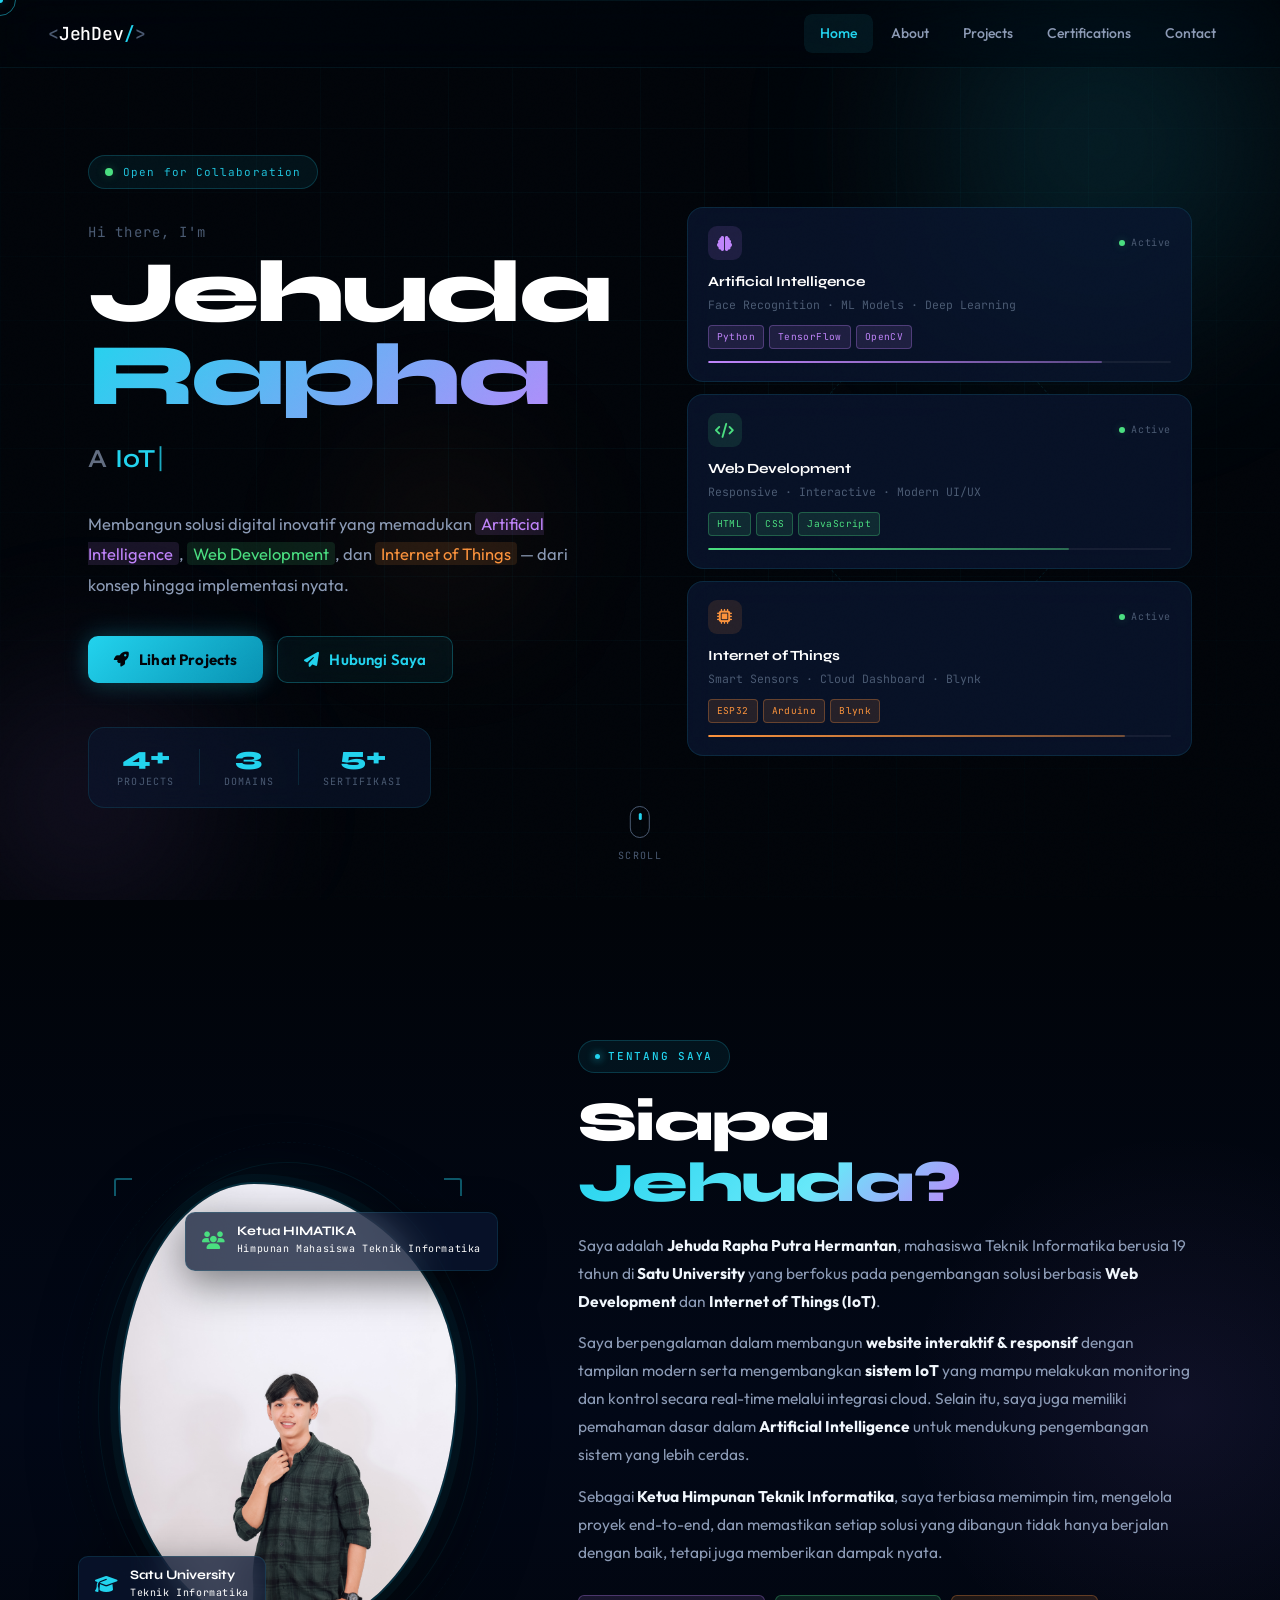
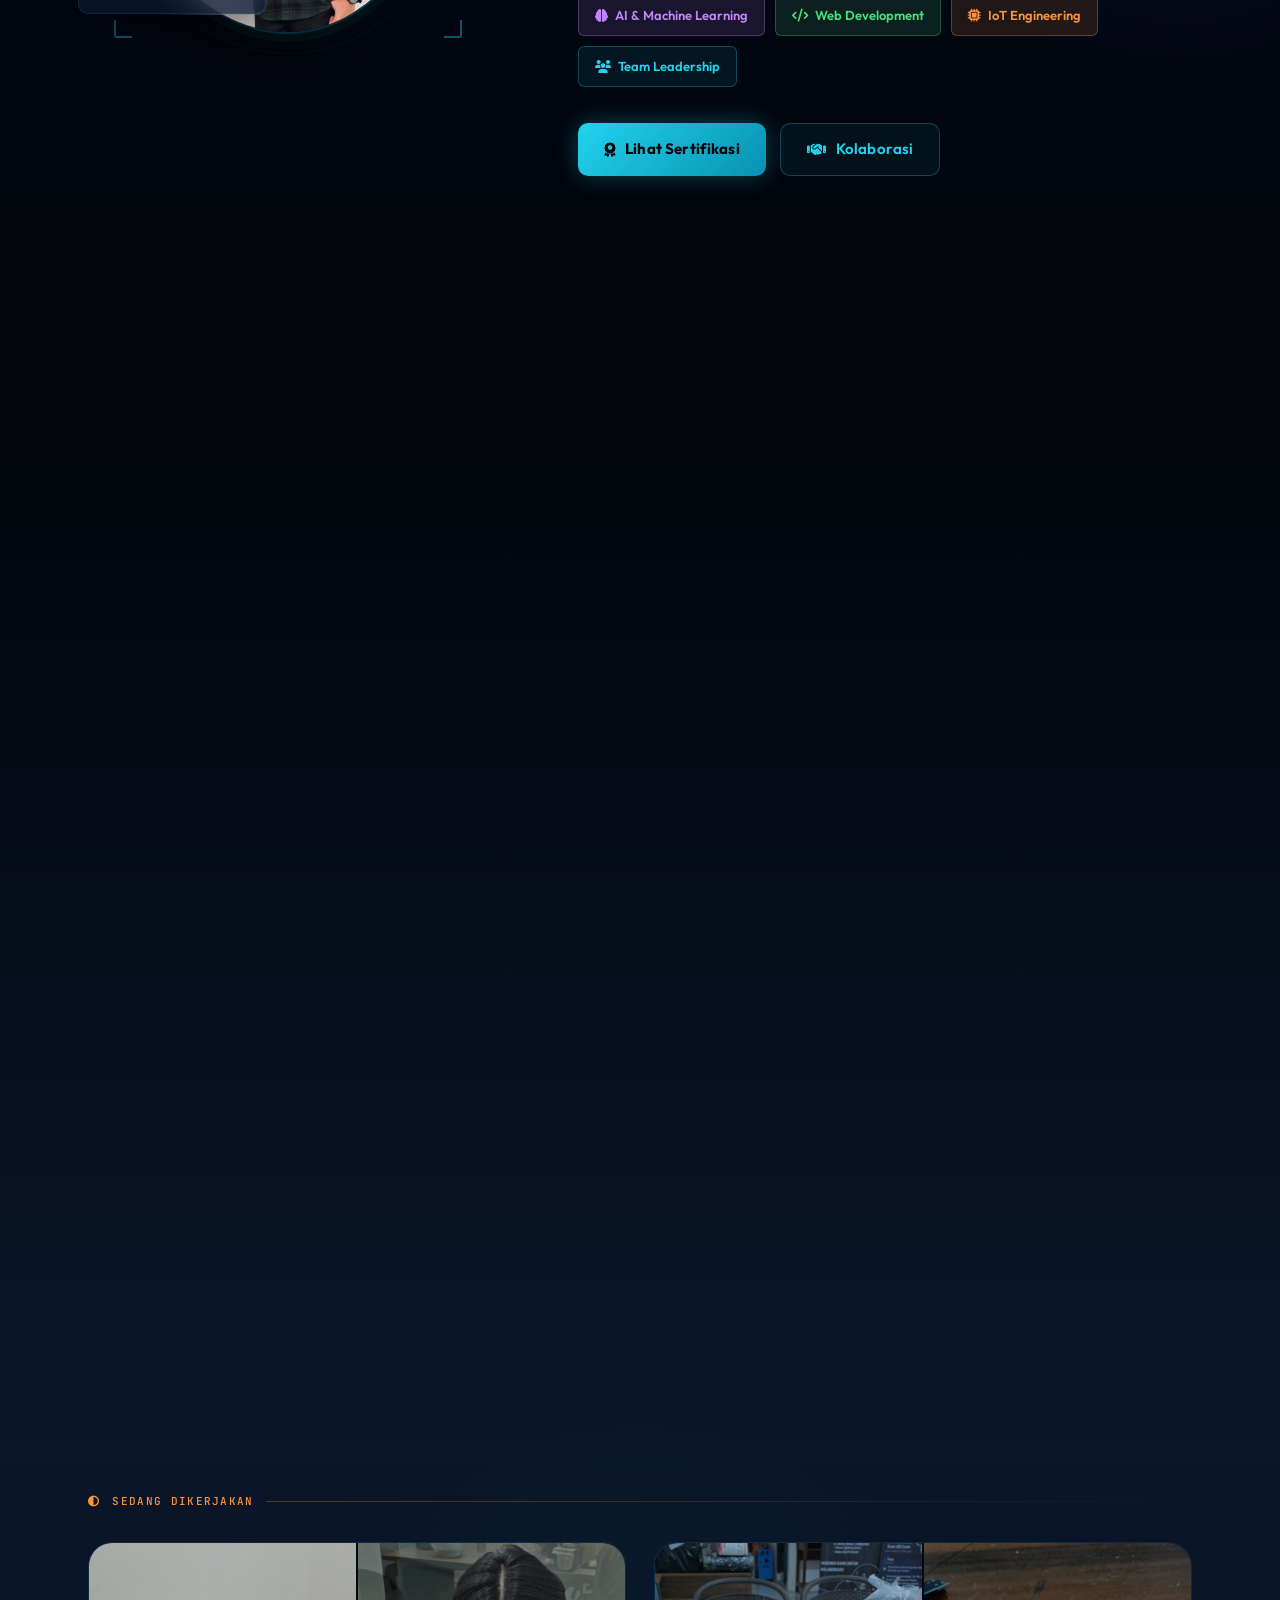
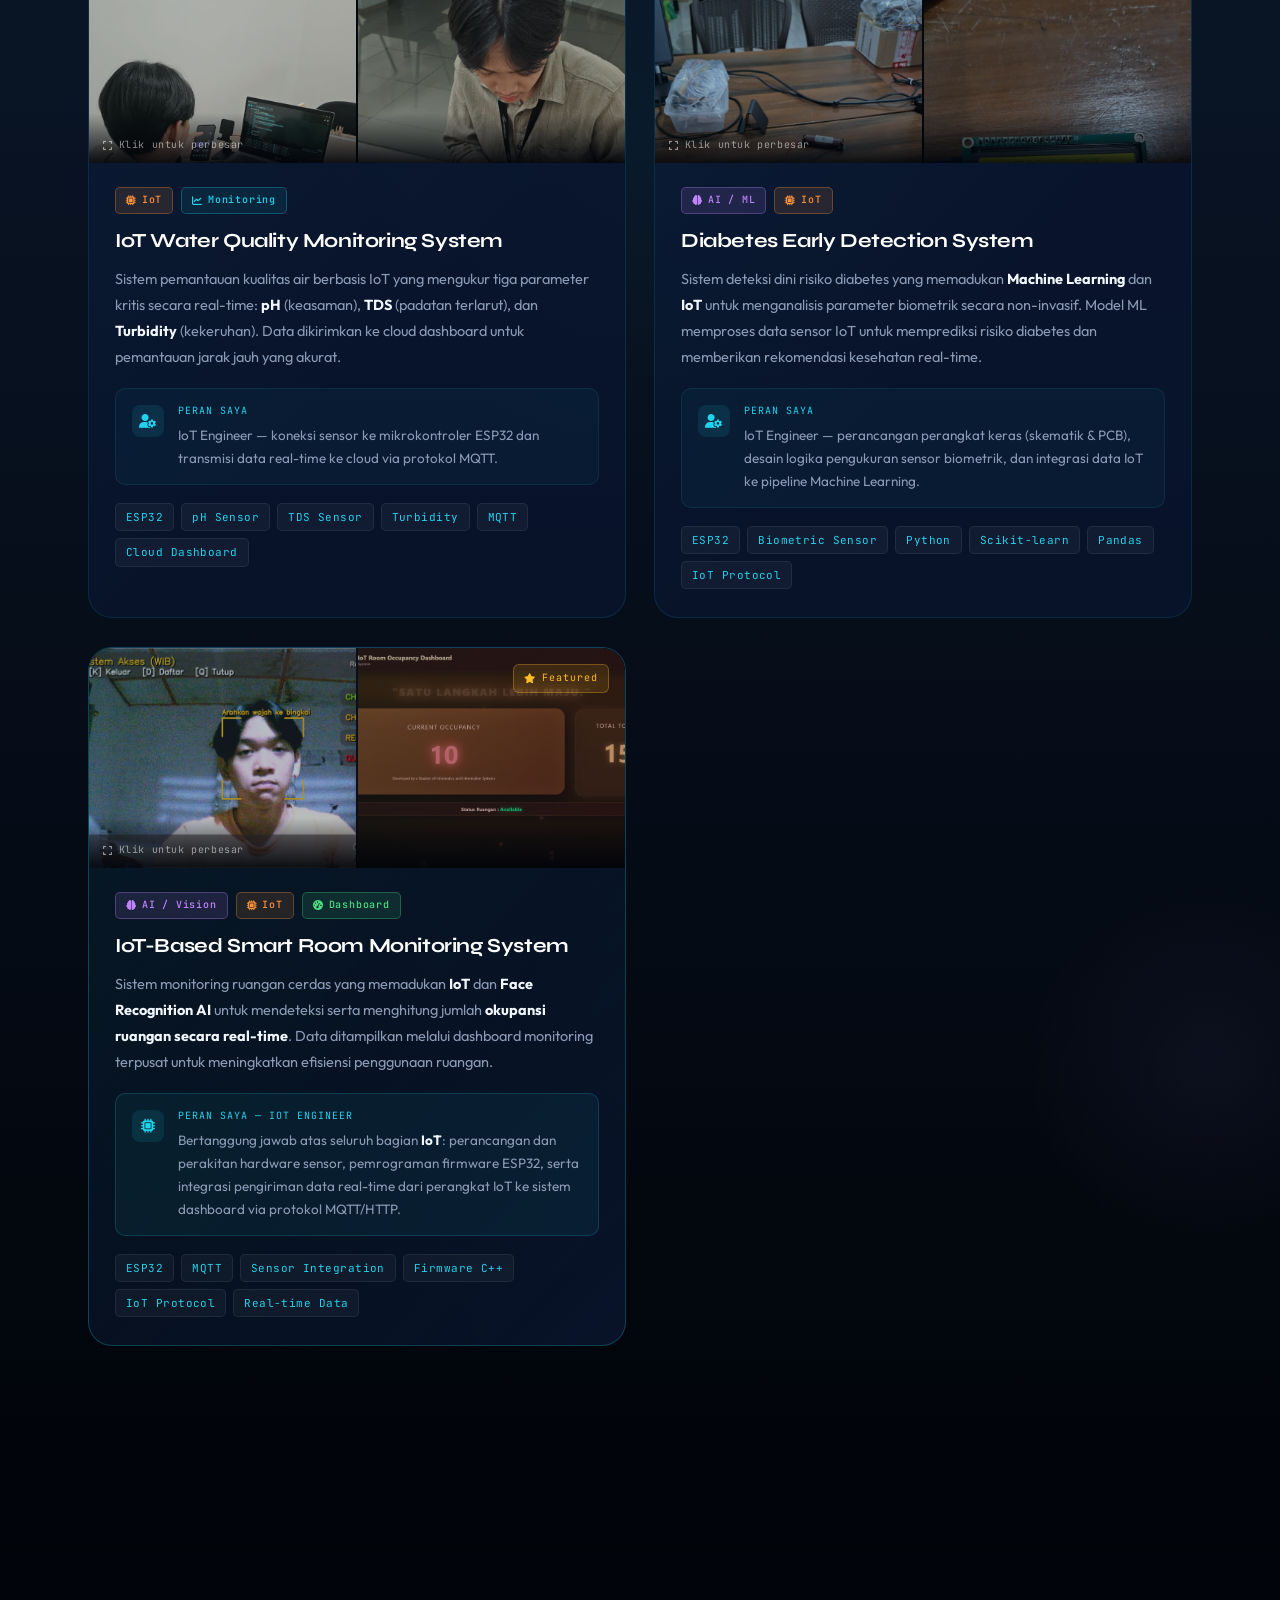
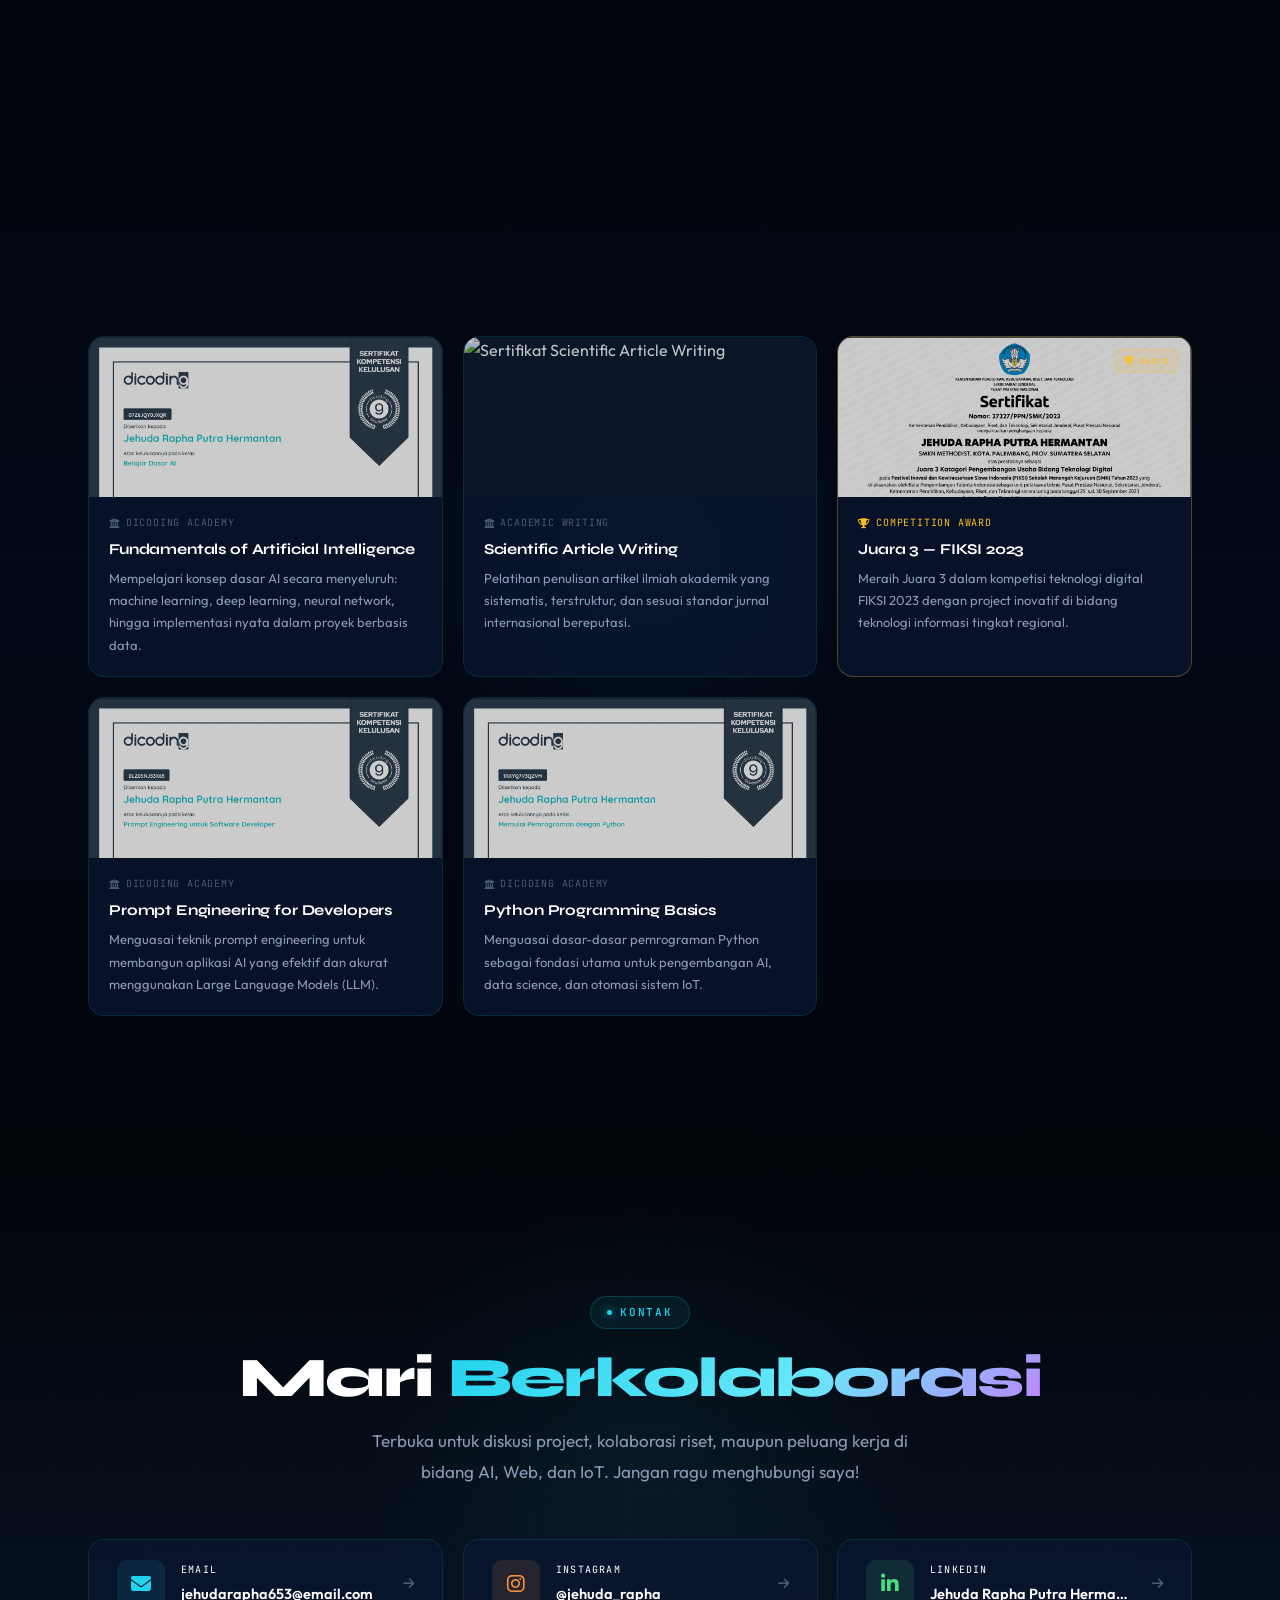
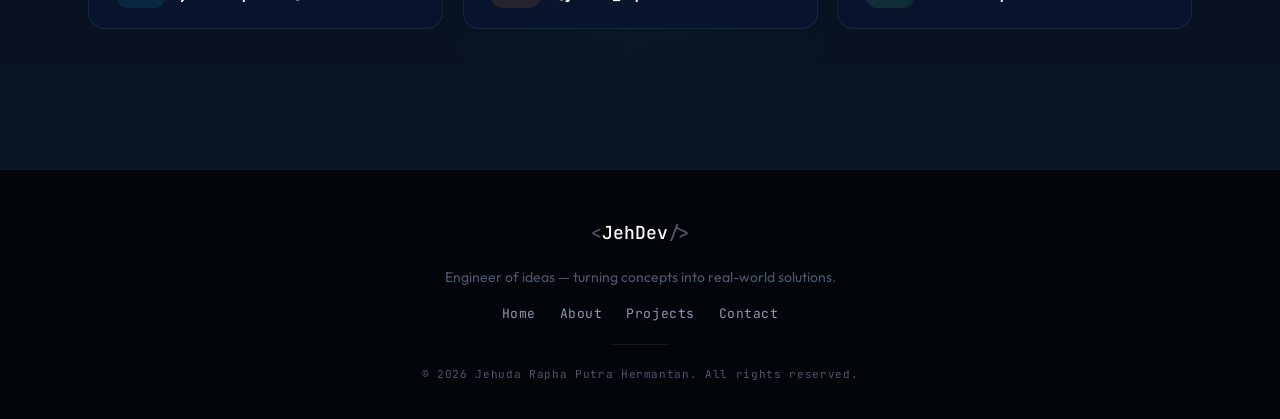
==== commit fa073da4: "main" ====
--- a/index.html
+++ b/index.html
@@ -1,1332 +1,596 @@
 <!doctype html>
-<html lang="en" data-theme="dark" data-lang="en">
-
-<!--
-  ================================================================
-  PORTFOLIO — Jehuda Rapha Putra Hermantan
-  Rebuilt  : 2026  |  HTML-only rewrite
-  style.css + script.js tetap external — tidak diubah.
-
-  RINGKASAN PERUBAHAN LENGKAP
-  ───────────────────────────
-  [FONT]
-  1. Syne + Outfit + JetBrains Mono  →  Plus Jakarta Sans + Inter + Fira Code
-     - Plus Jakarta Sans : heading/display — lebih tegas, proporsi modern
-     - Inter             : body text — keterbacaan terbaik di layar digital
-     - Fira Code         : monospace/badge — bersih, support ligature
-  2. Font override lewat <style> kecil di <head> tanpa mengubah style.css
-     (hanya redefine --font-display, --font-body, --font-mono di :root)
-  3. line-height body  → 1.70 (Inter butuh ruang vertikal lebih)
-  4. letter-spacing body → 0.005em (tipis, alami untuk Inter)
-  5. Heading letter-spacing → -0.025em (plus jakarta sans terlihat premium)
-  6. Paragraf line-height → 1.80 (panjang teks lebih mudah di-scan)
-  7. font-feature-settings "calt" 1 pada elemen mono (aktifkan ligature)
-
-  [STRUKTUR & KERAPIAN HTML]
-  8.  Indentasi seragam 2-spasi di seluruh file
-  9.  Komentar seksi dibuat konsisten: blok 60-karakter
-  10. Atribut diurutkan: class → id → data-* → aria-* → event
-  11. Inline style berulang → helper class (.center-tag, .center-desc)
-      didefinisikan di override <style>
-  12. Semua <img> diberi width + height eksplisit → hilangkan CLS
-  13. Tag <article> menggantikan <div> pada project-card (semantik lebih tepat)
-  14. <nav> pada footer untuk footer-links (semantik)
-  15. Setiap section memiliki satu komentar pembuka & penutup
-
-  [AKSESIBILITAS]
-  16. aria-hidden="true" konsisten di semua elemen dekoratif
-  17. aria-label deskriptif di setiap tombol interaktif
-  18. role="button" + tabindex="0" pada cert-card (bisa diklik keyboard)
-  19. aria-live="polite" pada typing element & lightbox counter
-  20. aria-labelledby="certModalTitle" pada cert modal
-  21. aria-controls="navMenu" pada hamburger button
-  22. rel="noopener noreferrer" konsisten di semua external link
-
-  [META & SEO]
-  23. <meta name="theme-color"> untuk dark & light mode (status bar mobile)
-  24. Open Graph tags: og:type, og:title, og:description
-  25. crossorigin="anonymous" pada font-awesome CDN link
-
-  [PERFORMA]
-  26. loading="lazy" pada semua gambar below-the-fold
-  27. Tidak ada font load blocking — display=swap sudah di URL Google Fonts
-  ================================================================
--->
-
-<head>
-  <meta charset="UTF-8" />
-  <meta name="viewport"    content="width=device-width, initial-scale=1.0, viewport-fit=cover" />
-  <meta name="description" content="Jehuda Rapha Putra Hermantan — Web Developer & IoT Engineer | Portfolio" />
-
-  <!-- Theme color untuk browser mobile -->
-  <meta name="theme-color" content="#020817" media="(prefers-color-scheme: dark)"  />
-  <meta name="theme-color" content="#f0f4f8" media="(prefers-color-scheme: light)" />
-
-  <!-- Open Graph -->
-  <meta property="og:type"        content="website" />
-  <meta property="og:title"       content="Jehuda Rapha | Developer Portfolio" />
-  <meta property="og:description" content="Web Developer & IoT Engineer — building real-world digital solutions." />
-
-  <title>Jehuda Rapha | Developer Portfolio</title>
-
-  <!-- Preconnect percepat Google Fonts -->
-  <link rel="preconnect" href="https://fonts.googleapis.com" />
-  <link rel="preconnect" href="https://fonts.gstatic.com" crossorigin />
-
-  <!--
-    ── FONT BARU ──────────────────────────────────────────────────
-    Plus Jakarta Sans → heading/display (modern, tegas, premium)
-    Inter             → body text      (terbaik untuk readability layar)
-    Fira Code         → monospace      (bersih, ada ligature)
-    ──────────────────────────────────────────────────────────────
-  -->
-  <link
-    href="https://fonts.googleapis.com/css2?family=Plus+Jakarta+Sans:ital,wght@0,300;0,400;0,500;0,600;0,700;0,800;1,400&family=Inter:wght@300;400;500;600;700&family=Fira+Code:wght@300;400;500;600&display=swap"
-    rel="stylesheet"
-  />
-
-  <!-- Font Awesome icons -->
-  <link
-    rel="stylesheet"
-    href="https://cdnjs.cloudflare.com/ajax/libs/font-awesome/6.5.0/css/all.min.css"
-    crossorigin="anonymous"
-  />
-
-  <!-- External stylesheet (tidak diubah) -->
-  <link rel="stylesheet" href="style.css" />
-
-  <!--
-    ── FONT & READABILITY OVERRIDE ────────────────────────────────
-    Menimpa CSS variables font di style.css tanpa mengubah file tsb.
-    Hanya redefine :root vars + beberapa typography tweaks.
-    ──────────────────────────────────────────────────────────────
-  -->
-  <style>
-    /* 1. Ganti font family variables */
-    :root {
-      --font-display : 'Plus Jakarta Sans', 'Syne', sans-serif;
-      --font-body    : 'Inter', 'Outfit', sans-serif;
-      --font-mono    : 'Fira Code', 'JetBrains Mono', monospace;
-    }
-
-    /* 2. Inter butuh line-height lebih lega + tracking tipis */
-    body {
-      line-height    : 1.70;
-      letter-spacing : 0.005em;
-    }
-
-    /* 3. Heading — Plus Jakarta Sans tampil terbaik dengan tracking ketat */
-    h1, h2, h3,
-    .hero-name,
-    .section-heading,
-    .hv-card-name,
-    .project-body h3,
-    .cert-body h3 {
-      letter-spacing : -0.025em;
-    }
-
-    /* 4. Paragraf & deskripsi — line-height lebih nyaman dibaca */
-    p,
-    .hero-desc,
-    .about-intro,
-    .about-text p,
-    .role-content p,
-    .section-desc,
-    .cert-body p,
-    .project-body > p {
-      line-height    : 1.80;
-      letter-spacing : 0.003em;
-    }
-
-    /* 5. Aktifkan ligature Fira Code pada semua elemen mono */
-    .nav-link, .ctrl-btn,
-    .hero-greeting, .hero-role-wrap,
-    .hs-lbl, .hv-tags span,
-    .section-tag, .role-title,
-    .domain-badge, .project-tech span,
-    .cert-issuer, .contact-label,
-    .footer-copy {
-      font-feature-settings : "calt" 1;
-    }
-
-    /* 6. Helper class untuk inline style di Contact section */
-    .center-tag  { margin: 0 auto 18px; }
-    .center-desc { margin: 0 auto 52px; }
-  </style>
-</head>
-
-<body>
-
-  <!-- Scroll progress bar (top) -->
-  <div class="scroll-progress" id="scrollProgress" aria-hidden="true"></div>
-
-  <!-- Custom cursor — desktop only, disembunyikan JS di touch device -->
-  <div class="cursor-dot"  id="cursorDot"  aria-hidden="true"></div>
-  <div class="cursor-ring" id="cursorRing" aria-hidden="true"></div>
-
-
-  <!-- ============================================================
-       NAVBAR
-  ============================================================ -->
-  <header class="navbar" id="navbar">
-
-    <!-- Brand logo -->
-    <a class="logo" href="#home" aria-label="Jehuda Rapha — kembali ke atas">
-      <span class="logo-bracket">&lt;</span>JehDev<span class="logo-slash">/</span><span class="logo-bracket">&gt;</span>
-    </a>
-
-    <!-- Nav links -->
-    <nav
-      class="nav-menu"
-      id="navMenu"
-      role="navigation"
-      aria-label="Main navigation"
-    >
-      <a class="nav-link" href="#home"           data-i18n="nav.home"           data-text="Home">Home</a>
-      <a class="nav-link" href="#about"          data-i18n="nav.about"          data-text="About">About</a>
-      <a class="nav-link" href="#projects"       data-i18n="nav.projects"       data-text="Projects">Projects</a>
-      <a class="nav-link" href="#certifications" data-i18n="nav.certifications" data-text="Certifications">Certifications</a>
-      <a class="nav-link" href="#contact"        data-i18n="nav.contact"        data-text="Contact">Contact</a>
-    </nav>
-
-    <!-- Language & Theme controls -->
-    <div class="navbar-controls">
-
-      <button
-        class="ctrl-btn"
-        id="langToggle"
-        aria-label="Toggle language EN / ID"
-      >
-        <i class="fa-solid fa-globe" aria-hidden="true" style="font-size:12px"></i>
-        <span class="lang-active" id="langActive">EN</span>
-        <span class="lang-sep" aria-hidden="true">|</span>
-        <span id="langOther">ID</span>
-      </button>
-
-      <button
-        class="ctrl-btn"
-        id="themeToggle"
-        aria-label="Toggle light / dark theme"
-      >
-        <i class="fa-solid fa-moon" id="themeIcon" aria-hidden="true"></i>
-        <span class="lang-label" id="themeLabel" data-i18n="ui.light">Light</span>
-      </button>
-
+<html lang="id">
+  <head>
+    <meta charset="UTF-8" />
+    <meta name="viewport" content="width=device-width, initial-scale=1.0, viewport-fit=cover" />
+    <meta name="description" content="Jehuda Rapha Putra Hermantan — Web Developer, IoT Engineer & AI Enthusiast | Portfolio" />
+    <title>Jehuda Rapha | Developer Portfolio</title>
+    <link rel="preconnect" href="https://fonts.googleapis.com" />
+    <link rel="preconnect" href="https://fonts.gstatic.com" crossorigin />
+    <link href="https://fonts.googleapis.com/css2?family=Space+Grotesk:wght@300;400;500;600;700&family=Clash+Display:wght@400;500;600;700&family=DM+Mono:ital,wght@0,300;0,400;0,500;1,300&display=swap" rel="stylesheet" />
+    <!-- Fallback display font -->
+    <link href="https://fonts.googleapis.com/css2?family=Syne:wght@400;500;600;700;800&family=Outfit:wght@300;400;500;600;700&family=JetBrains+Mono:ital,wght@0,300;0,400;0,500;1,300&display=swap" rel="stylesheet" />
+    <link rel="stylesheet" href="https://cdnjs.cloudflare.com/ajax/libs/font-awesome/6.5.0/css/all.min.css" />
+    <link rel="stylesheet" href="style.css" />
+  </head>
+
+  <body>
+    <!-- SCROLL PROGRESS -->
+    <div class="scroll-progress" id="scrollProgress"></div>
+
+    <!-- CUSTOM CURSOR -->
+    <div class="cursor-dot" id="cursorDot"></div>
+    <div class="cursor-ring" id="cursorRing"></div>
+
+    <!-- ==================== NAVBAR ==================== -->
+    <header class="navbar" id="navbar">
+      <a href="#home" class="logo"> <span class="logo-bracket">&lt;</span>JehDev<span class="logo-slash">/</span><span class="logo-bracket">&gt;</span> </a>
+      <nav class="nav-menu" id="navMenu" role="navigation" aria-label="Main navigation">
+        <a href="#home" class="nav-link" data-text="Home">Home</a>
+        <a href="#about" class="nav-link" data-text="About">About</a>
+        <a href="#projects" class="nav-link" data-text="Projects">Projects</a>
+        <a href="#certifications" class="nav-link" data-text="Certifications">Certifications</a>
+        <a href="#contact" class="nav-link" data-text="Contact">Contact</a>
+      </nav>
+      <button class="hamburger" id="hamburger" aria-label="Toggle navigation" aria-expanded="false"><span></span><span></span><span></span></button>
+    </header>
+
+    <!-- Mobile menu overlay -->
+    <div class="nav-overlay" id="navOverlay"></div>
+
+    <!-- ==================== HERO ==================== -->
+    <section id="home" class="hero">
+      <!-- Grid + ambient background -->
+      <div class="hero-bg" aria-hidden="true">
+        <div class="grid-overlay"></div>
+        <div class="hero-orb orb-1"></div>
+        <div class="hero-orb orb-2"></div>
+        <div class="hero-orb orb-3"></div>
+        <div class="scan-line"></div>
+      </div>
+
+      <div class="container hero-container">
+        <!-- Left: Text -->
+        <div class="hero-text">
+          <div class="hero-badge">
+            <span class="badge-pulse"></span>
+            <span class="badge-text">Open for Collaboration</span>
+          </div>
+
+          <div class="hero-name-block">
+            <p class="hero-greeting">Hi there, I'm</p>
+            <h1 class="hero-name">
+              <span class="name-line">Jehuda</span>
+              <span class="name-line accent-line">Rapha</span>
+            </h1>
+          </div>
+
+          <div class="hero-role-wrap">
+            <span class="role-prefix">A&nbsp;</span>
+            <span class="typing-wrap">
+              <span class="typing" aria-live="polite"></span>
+              <span class="cursor" aria-hidden="true">|</span>
+            </span>
+          </div>
+
+          <p class="hero-desc">
+            Membangun solusi digital inovatif yang memadukan
+            <mark class="highlight-ai">Artificial Intelligence</mark>, <mark class="highlight-web">Web Development</mark>, dan <mark class="highlight-iot">Internet of Things</mark> — dari konsep hingga implementasi nyata.
+          </p>
+
+          <div class="hero-actions">
+            <button class="btn btn-primary" onclick="scrollToSection('projects')">
+              <span class="btn-icon"><i class="fa-solid fa-rocket"></i></span>
+              <span>Lihat Projects</span>
+            </button>
+            <button class="btn btn-ghost" onclick="scrollToSection('contact')">
+              <span class="btn-icon"><i class="fa-solid fa-paper-plane"></i></span>
+              <span>Hubungi Saya</span>
+            </button>
+          </div>
+
+          <div class="hero-stats-row">
+            <div class="hs-item">
+              <span class="hs-num">4+</span>
+              <span class="hs-lbl">Projects</span>
+            </div>
+            <div class="hs-sep"></div>
+            <div class="hs-item">
+              <span class="hs-num">3</span>
+              <span class="hs-lbl">Domains</span>
+            </div>
+            <div class="hs-sep"></div>
+            <div class="hs-item">
+              <span class="hs-num">5+</span>
+              <span class="hs-lbl">Sertifikasi</span>
+            </div>
+          </div>
+        </div>
+
+        <!-- Right: Tech Domain Cards -->
+        <div class="hero-visual" aria-hidden="true">
+          <div class="hv-ring-deco"></div>
+          <div class="hv-cards">
+            <div class="hv-card hv-ai">
+              <div class="hv-card-glow"></div>
+              <div class="hv-card-header">
+                <div class="hv-icon"><i class="fa-solid fa-brain"></i></div>
+                <div class="hv-status"><span class="hv-dot"></span>Active</div>
+              </div>
+              <h4>Artificial Intelligence</h4>
+              <p>Face Recognition · ML Models · Deep Learning</p>
+              <div class="hv-tags"><span>Python</span><span>TensorFlow</span><span>OpenCV</span></div>
+              <div class="hv-progress-bar"><div class="hv-progress-fill ai-fill"></div></div>
+            </div>
+
+            <div class="hv-card hv-web">
+              <div class="hv-card-glow"></div>
+              <div class="hv-card-header">
+                <div class="hv-icon"><i class="fa-solid fa-code"></i></div>
+                <div class="hv-status"><span class="hv-dot"></span>Active</div>
+              </div>
+              <h4>Web Development</h4>
+              <p>Responsive · Interactive · Modern UI/UX</p>
+              <div class="hv-tags"><span>HTML</span><span>CSS</span><span>JavaScript</span></div>
+              <div class="hv-progress-bar"><div class="hv-progress-fill web-fill"></div></div>
+            </div>
+
+            <div class="hv-card hv-iot">
+              <div class="hv-card-glow"></div>
+              <div class="hv-card-header">
+                <div class="hv-icon"><i class="fa-solid fa-microchip"></i></div>
+                <div class="hv-status"><span class="hv-dot"></span>Active</div>
+              </div>
+              <h4>Internet of Things</h4>
+              <p>Smart Sensors · Cloud Dashboard · Blynk</p>
+              <div class="hv-tags"><span>ESP32</span><span>Arduino</span><span>Blynk</span></div>
+              <div class="hv-progress-bar"><div class="hv-progress-fill iot-fill"></div></div>
+            </div>
+          </div>
+        </div>
+      </div>
+
+      <div class="hero-scroll-hint" aria-hidden="true">
+        <div class="scroll-mouse">
+          <div class="scroll-wheel"></div>
+        </div>
+        <span>Scroll</span>
+      </div>
+    </section>
+
+    <!-- ==================== ABOUT ==================== -->
+    <section id="about" class="about">
+      <div class="about-bg-deco" aria-hidden="true">
+        <div class="about-orb"></div>
+      </div>
+      <div class="container about-container">
+        <!-- Photo -->
+        <div class="about-photo-col fade-in">
+          <div class="photo-frame-outer">
+            <div class="photo-frame-ring r1"></div>
+            <div class="photo-frame-ring r2"></div>
+            <div class="photo-frame-ring r3"></div>
+            <div class="photo-frame-inner">
+              <img src="img/MyFace11.jpg" alt="Jehuda Rapha Putra Hermantan" class="about-photo" loading="lazy" />
+            </div>
+            <div class="photo-corner tl"></div>
+            <div class="photo-corner tr"></div>
+            <div class="photo-corner bl"></div>
+            <div class="photo-corner br"></div>
+          </div>
+          <div class="photo-float-badge">
+            <i class="fa-solid fa-graduation-cap"></i>
+            <div>
+              <span class="pfb-title">Satu University</span>
+              <span class="pfb-sub">Teknik Informatika</span>
+            </div>
+          </div>
+          <div class="photo-float-badge pfb-right">
+            <i class="fa-solid fa-users" style="color: var(--web-color)"></i>
+            <div>
+              <span class="pfb-title">Ketua HIMATIKA</span>
+              <span class="pfb-sub">Himpunan Mahasiswa Teknik Informatika</span>
+            </div>
+          </div>
+        </div>
+
+        <!-- Text -->
+        <div class="about-text fade-in">
+          <div class="section-tag">Tentang Saya</div>
+          <h2 class="section-heading">Siapa <span class="gradient-text">Jehuda?</span></h2>
+
+          <p class="about-intro">
+            Saya adalah <strong>Jehuda Rapha Putra Hermantan</strong>, mahasiswa Teknik Informatika berusia 19 tahun di <strong>Satu University</strong> yang berfokus pada pengembangan solusi berbasis <strong>Web Development</strong> dan
+            <strong>Internet of Things (IoT)</strong>.
+          </p>
+          <p>
+            Saya berpengalaman dalam membangun <strong>website interaktif & responsif</strong> dengan tampilan modern serta mengembangkan <strong>sistem IoT</strong> yang mampu melakukan monitoring dan kontrol secara real-time melalui
+            integrasi cloud. Selain itu, saya juga memiliki pemahaman dasar dalam <strong>Artificial Intelligence</strong> untuk mendukung pengembangan sistem yang lebih cerdas.
+          </p>
+          <p>
+            Sebagai <strong>Ketua Himpunan Teknik Informatika</strong>, saya terbiasa memimpin tim, mengelola proyek end-to-end, dan memastikan setiap solusi yang dibangun tidak hanya berjalan dengan baik, tetapi juga memberikan dampak
+            nyata.
+          </p>
+
+          <div class="about-skills">
+            <div class="skill-chip ai"><i class="fa-solid fa-brain"></i> AI &amp; Machine Learning</div>
+            <div class="skill-chip web"><i class="fa-solid fa-code"></i> Web Development</div>
+            <div class="skill-chip iot"><i class="fa-solid fa-microchip"></i> IoT Engineering</div>
+            <div class="skill-chip lead"><i class="fa-solid fa-users"></i> Team Leadership</div>
+          </div>
+
+          <div class="about-cta-row">
+            <a href="#certifications" class="btn btn-primary">
+              <span class="btn-icon"><i class="fa-solid fa-award"></i></span>
+              <span>Lihat Sertifikasi</span>
+            </a>
+            <a href="#contact" class="btn btn-ghost">
+              <span class="btn-icon"><i class="fa-solid fa-handshake"></i></span>
+              <span>Kolaborasi</span>
+            </a>
+          </div>
+        </div>
+      </div>
+    </section>
+
+    <!-- ==================== PROJECTS ==================== -->
+    <section id="projects" class="projects">
+      <div class="projects-bg-deco" aria-hidden="true">
+        <div class="proj-orb-1"></div>
+        <div class="proj-orb-2"></div>
+      </div>
+      <div class="container">
+        <div class="section-header fade-in">
+          <div class="section-tag">Karya Saya</div>
+          <h2 class="section-heading">Projects <span class="gradient-text">Pilihan</span></h2>
+          <p class="section-desc">Proyek-proyek nyata yang telah saya bangun, mencakup bidang IoT, Artificial Intelligence, dan Web Development.</p>
+        </div>
+
+        <!-- === COMPLETED === -->
+        <div class="project-group fade-in">
+          <div class="project-group-label completed">
+            <i class="fa-solid fa-circle-check"></i>
+            <span>Proyek Selesai</span>
+            <div class="group-line"></div>
+          </div>
+          <div class="project-cards">
+            <!-- Smart Garden -->
+            <div class="project-card fade-in">
+              <div class="project-imgs" data-group="smart-garden">
+                <img src="img/smartgarden1.jpg" alt="Smart Garden — Tampilan Hardware" class="proj-img clickable-img" />
+                <img src="img/smartgarden2.jpg" alt="Smart Garden — Blynk Dashboard" class="proj-img clickable-img" />
+                <div class="proj-img-hint"><i class="fa-solid fa-expand"></i> Klik untuk perbesar</div>
+                <div class="proj-img-overlay"></div>
+              </div>
+              <div class="project-body">
+                <div class="project-domains">
+                  <span class="domain-badge iot"><i class="fa-solid fa-microchip"></i> IoT</span>
+                  <span class="domain-badge web"><i class="fa-solid fa-mobile-screen"></i> Blynk App</span>
+                </div>
+                <h3>Smart Garden Monitoring &amp; Control System</h3>
+                <p>
+                  Sistem pemantauan dan pengendalian kebun cerdas berbasis IoT yang memungkinkan monitoring kondisi lingkungan tanaman secara <strong>real-time</strong> lewat aplikasi <strong>Blynk</strong>. Mengukur <strong>suhu</strong>,
+                  <strong>kelembaban tanah</strong>, dan <strong>kelembaban udara</strong> dengan kontrol aktuator jarak jauh.
+                </p>
+                <div class="project-role-block">
+                  <div class="role-icon"><i class="fa-solid fa-user-gear"></i></div>
+                  <div class="role-content">
+                    <span class="role-title">Peran Saya</span>
+                    <p>Full developer — perancangan skematik hardware, pengembangan firmware mikrokontroler, integrasi multi-sensor, dan konfigurasi dashboard Blynk.</p>
+                  </div>
+                </div>
+                <div class="project-tech"><span>ESP32</span><span>DHT11</span><span>Soil Sensor</span><span>Blynk IoT</span><span>C++</span><span>Arduino IDE</span></div>
+              </div>
+            </div>
+          </div>
+        </div>
+
+        <!-- === ONGOING === -->
+        <div class="project-group fade-in">
+          <div class="project-group-label ongoing">
+            <i class="fa-solid fa-circle-half-stroke"></i>
+            <span>Sedang Dikerjakan</span>
+            <div class="group-line"></div>
+          </div>
+          <div class="project-cards">
+            <!-- Water Quality -->
+            <div class="project-card fade-in">
+              <div class="project-imgs" data-group="water-quality">
+                <img src="img/project_iot_ph_tds_tb1.jpeg" alt="Water Quality — Sensor Setup" class="proj-img clickable-img" />
+                <img src="img/project_iot_ph_tds_tb2.jpeg" alt="Water Quality — Cloud Dashboard" class="proj-img clickable-img" />
+                <div class="proj-img-hint"><i class="fa-solid fa-expand"></i> Klik untuk perbesar</div>
+                <div class="proj-img-overlay"></div>
+              </div>
+              <div class="project-body">
+                <div class="project-domains">
+                  <span class="domain-badge iot"><i class="fa-solid fa-microchip"></i> IoT</span>
+                  <span class="domain-badge monitor"><i class="fa-solid fa-chart-line"></i> Monitoring</span>
+                </div>
+                <h3>IoT Water Quality Monitoring System</h3>
+                <p>
+                  Sistem pemantauan kualitas air berbasis IoT yang mengukur tiga parameter kritis secara real-time: <strong>pH</strong> (keasaman), <strong>TDS</strong> (padatan terlarut), dan <strong>Turbidity</strong> (kekeruhan). Data
+                  dikirimkan ke cloud dashboard untuk pemantauan jarak jauh yang akurat.
+                </p>
+                <div class="project-role-block">
+                  <div class="role-icon"><i class="fa-solid fa-user-gear"></i></div>
+                  <div class="role-content">
+                    <span class="role-title">Peran Saya</span>
+                    <p>IoT Engineer — koneksi sensor ke mikrokontroler ESP32 dan transmisi data real-time ke cloud via protokol MQTT.</p>
+                  </div>
+                </div>
+                <div class="project-tech"><span>ESP32</span><span>pH Sensor</span><span>TDS Sensor</span><span>Turbidity</span><span>MQTT</span><span>Cloud Dashboard</span></div>
+              </div>
+            </div>
+
+            <!-- Diabetes Detection -->
+            <div class="project-card fade-in">
+              <div class="project-imgs" data-group="diabetes">
+                <img src="img/diabet 1.jpeg" alt="Diabetes Detection — Hardware Prototype" class="proj-img clickable-img" />
+                <img src="img/diabet 2.jpeg" alt="Diabetes Detection — ML Output &amp; Data" class="proj-img clickable-img" />
+                <div class="proj-img-hint"><i class="fa-solid fa-expand"></i> Klik untuk perbesar</div>
+                <div class="proj-img-overlay"></div>
+              </div>
+              <div class="project-body">
+                <div class="project-domains">
+                  <span class="domain-badge ai"><i class="fa-solid fa-brain"></i> AI / ML</span>
+                  <span class="domain-badge iot"><i class="fa-solid fa-microchip"></i> IoT</span>
+                </div>
+                <h3>Diabetes Early Detection System</h3>
+                <p>
+                  Sistem deteksi dini risiko diabetes yang memadukan <strong>Machine Learning</strong> dan <strong>IoT</strong> untuk menganalisis parameter biometrik secara non-invasif. Model ML memproses data sensor IoT untuk memprediksi
+                  risiko diabetes dan memberikan rekomendasi kesehatan real-time.
+                </p>
+                <div class="project-role-block">
+                  <div class="role-icon"><i class="fa-solid fa-user-gear"></i></div>
+                  <div class="role-content">
+                    <span class="role-title">Peran Saya</span>
+                    <p>IoT Engineer — perancangan perangkat keras (skematik &amp; PCB), desain logika pengukuran sensor biometrik, dan integrasi data IoT ke pipeline Machine Learning.</p>
+                  </div>
+                </div>
+                <div class="project-tech"><span>ESP32</span><span>Biometric Sensor</span><span>Python</span><span>Scikit-learn</span><span>Pandas</span><span>IoT Protocol</span></div>
+              </div>
+            </div>
+
+            <!-- Smart Room — FEATURED -->
+            <div class="project-card project-card--featured fade-in">
+              <div class="featured-badge"><i class="fa-solid fa-star"></i> Featured</div>
+              <div class="project-imgs" data-group="smart-room">
+                <img src="img/face_recog.png" alt="Smart Room — Face Recognition System" class="proj-img clickable-img" />
+                <img src="img/dashboard_face_recog.png" alt="Smart Room — Monitoring Dashboard" class="proj-img clickable-img" />
+                <div class="proj-img-hint"><i class="fa-solid fa-expand"></i> Klik untuk perbesar</div>
+                <div class="proj-img-overlay featured-overlay"></div>
+              </div>
+              <div class="project-body">
+                <div class="project-domains">
+                  <span class="domain-badge ai"><i class="fa-solid fa-brain"></i> AI / Vision</span>
+                  <span class="domain-badge iot"><i class="fa-solid fa-microchip"></i> IoT</span>
+                  <span class="domain-badge web"><i class="fa-solid fa-gauge-high"></i> Dashboard</span>
+                </div>
+                <h3>IoT-Based Smart Room Monitoring System</h3>
+                <p>
+                  Sistem monitoring ruangan cerdas yang memadukan <strong>IoT</strong> dan <strong>Face Recognition AI</strong> untuk mendeteksi serta menghitung jumlah <strong>okupansi ruangan secara real-time</strong>. Data ditampilkan
+                  melalui dashboard monitoring terpusat untuk meningkatkan efisiensi penggunaan ruangan.
+                </p>
+                <div class="project-role-block featured-role">
+                  <div class="role-icon"><i class="fa-solid fa-microchip"></i></div>
+                  <div class="role-content">
+                    <span class="role-title">Peran Saya — IoT Engineer</span>
+                    <p>
+                      Bertanggung jawab atas seluruh bagian <strong>IoT</strong>: perancangan dan perakitan hardware sensor, pemrograman firmware ESP32, serta integrasi pengiriman data real-time dari perangkat IoT ke sistem dashboard via
+                      protokol MQTT/HTTP.
+                    </p>
+                  </div>
+                </div>
+                <div class="project-tech"><span>ESP32</span><span>MQTT</span><span>Sensor Integration</span><span>Firmware C++</span><span>IoT Protocol</span><span>Real-time Data</span></div>
+              </div>
+            </div>
+          </div>
+        </div>
+      </div>
+    </section>
+
+    <!-- ==================== CERTIFICATIONS ==================== -->
+    <section id="certifications" class="certifications">
+      <div class="cert-bg-deco" aria-hidden="true">
+        <div class="cert-orb"></div>
+      </div>
+      <div class="container">
+        <div class="section-header fade-in">
+          <div class="section-tag">Kredensial</div>
+          <h2 class="section-heading">Sertifikasi &amp; <span class="gradient-text">Pencapaian</span></h2>
+          <p class="section-desc">Sertifikat dan penghargaan yang telah saya raih sebagai bukti kompetensi nyata. Klik kartu untuk melihat sertifikat lengkap.</p>
+        </div>
+
+        <div class="cert-grid">
+          <!-- 1 — AI Fundamentals -->
+          <div class="cert-card" data-img="img/sertif_ai_dasar.png" data-title="Fundamentals of Artificial Intelligence — Dicoding Academy">
+            <div class="cert-card-glow"></div>
+            <div class="cert-thumb">
+              <img src="img/sertif_ai_dasar.png" alt="Sertifikat Fundamentals of AI" loading="lazy" />
+              <div class="cert-thumb-overlay">
+                <i class="fa-solid fa-magnifying-glass-plus"></i>
+                <span>Lihat Sertifikat</span>
+              </div>
+            </div>
+            <div class="cert-body">
+              <span class="cert-issuer"><i class="fa-solid fa-building-columns"></i> Dicoding Academy</span>
+              <h3>Fundamentals of Artificial Intelligence</h3>
+              <p>Mempelajari konsep dasar AI secara menyeluruh: machine learning, deep learning, neural network, hingga implementasi nyata dalam proyek berbasis data.</p>
+            </div>
+          </div>
+
+          <!-- 2 — Scientific Article -->
+          <div class="cert-card" data-img="img/sertif_artikel_ilmiah.jpg" data-title="Scientific Article Writing Certificate">
+            <div class="cert-card-glow"></div>
+            <div class="cert-thumb">
+              <img src="img/sertif_artikel_ilmiah.jpg" alt="Sertifikat Scientific Article Writing" loading="lazy" />
+              <div class="cert-thumb-overlay">
+                <i class="fa-solid fa-magnifying-glass-plus"></i>
+                <span>Lihat Sertifikat</span>
+              </div>
+            </div>
+            <div class="cert-body">
+              <span class="cert-issuer"><i class="fa-solid fa-building-columns"></i> Academic Writing</span>
+              <h3>Scientific Article Writing</h3>
+              <p>Pelatihan penulisan artikel ilmiah akademik yang sistematis, terstruktur, dan sesuai standar jurnal internasional bereputasi.</p>
+            </div>
+          </div>
+
+          <!-- 3 — FIKSI 2023 -->
+          <div class="cert-card cert-card--award" data-img="img/sertif_fiksi.png" data-title="Juara 3 — FIKSI 2023 Digital Technology Competition">
+            <div class="cert-card-glow award-glow"></div>
+            <div class="cert-award-ribbon"><i class="fa-solid fa-trophy"></i> Award</div>
+            <div class="cert-thumb">
+              <img src="img/sertif_fiksi.png" alt="Sertifikat FIKSI 2023 Juara 3" loading="lazy" />
+              <div class="cert-thumb-overlay">
+                <i class="fa-solid fa-magnifying-glass-plus"></i>
+                <span>Lihat Sertifikat</span>
+              </div>
+            </div>
+            <div class="cert-body">
+              <span class="cert-issuer cert-award-issuer"><i class="fa-solid fa-trophy"></i> Competition Award</span>
+              <h3>Juara 3 — FIKSI 2023</h3>
+              <p>Meraih Juara 3 dalam kompetisi teknologi digital FIKSI 2023 dengan project inovatif di bidang teknologi informasi tingkat regional.</p>
+            </div>
+          </div>
+
+          <!-- 4 — Prompt Engineering -->
+          <div class="cert-card" data-img="img/sertif_prompt_engineering.png" data-title="Prompt Engineering for Developers — Dicoding Academy">
+            <div class="cert-card-glow"></div>
+            <div class="cert-thumb">
+              <img src="img/sertif_prompt_engineering.png" alt="Sertifikat Prompt Engineering" loading="lazy" />
+              <div class="cert-thumb-overlay">
+                <i class="fa-solid fa-magnifying-glass-plus"></i>
+                <span>Lihat Sertifikat</span>
+              </div>
+            </div>
+            <div class="cert-body">
+              <span class="cert-issuer"><i class="fa-solid fa-building-columns"></i> Dicoding Academy</span>
+              <h3>Prompt Engineering for Developers</h3>
+              <p>Menguasai teknik prompt engineering untuk membangun aplikasi AI yang efektif dan akurat menggunakan Large Language Models (LLM).</p>
+            </div>
+          </div>
+
+          <!-- 5 — Python -->
+          <div class="cert-card" data-img="img/sertif_python_dicoding.png" data-title="Python Programming Basics — Dicoding Academy">
+            <div class="cert-card-glow"></div>
+            <div class="cert-thumb">
+              <img src="img/sertif_python_dicoding.png" alt="Sertifikat Python Programming" loading="lazy" />
+              <div class="cert-thumb-overlay">
+                <i class="fa-solid fa-magnifying-glass-plus"></i>
+                <span>Lihat Sertifikat</span>
+              </div>
+            </div>
+            <div class="cert-body">
+              <span class="cert-issuer"><i class="fa-solid fa-building-columns"></i> Dicoding Academy</span>
+              <h3>Python Programming Basics</h3>
+              <p>Menguasai dasar-dasar pemrograman Python sebagai fondasi utama untuk pengembangan AI, data science, dan otomasi sistem IoT.</p>
+            </div>
+          </div>
+        </div>
+      </div>
+    </section>
+
+    <!-- ==================== CONTACT ==================== -->
+    <section id="contact" class="contact">
+      <div class="contact-bg-deco" aria-hidden="true">
+        <div class="contact-orb"></div>
+        <div class="contact-grid"></div>
+      </div>
+      <div class="container">
+        <div class="section-header fade-in" style="text-align: center">
+          <div class="section-tag" style="margin: 0 auto 18px">Kontak</div>
+          <h2 class="section-heading">Mari <span class="gradient-text">Berkolaborasi</span></h2>
+          <p class="section-desc" style="margin: 0 auto 52px">Terbuka untuk diskusi project, kolaborasi riset, maupun peluang kerja di bidang AI, Web, dan IoT. Jangan ragu menghubungi saya!</p>
+        </div>
+
+        <div class="contact-cards">
+          <a href="mailto:jehudarapha653@email.com" class="contact-card email fade-in">
+            <div class="cc-glow"></div>
+            <div class="contact-icon-wrap">
+              <div class="contact-icon"><i class="fa-solid fa-envelope"></i></div>
+              <div class="cc-ripple"></div>
+            </div>
+            <div class="contact-info">
+              <span class="contact-label">Email</span>
+              <span class="contact-value">jehudarapha653@email.com</span>
+            </div>
+            <div class="cc-arrow"><i class="fa-solid fa-arrow-right"></i></div>
+          </a>
+
+          <a href="https://www.instagram.com/jehuda_rapha/" target="_blank" rel="noopener noreferrer" class="contact-card instagram fade-in">
+            <div class="cc-glow"></div>
+            <div class="contact-icon-wrap">
+              <div class="contact-icon"><i class="fab fa-instagram"></i></div>
+              <div class="cc-ripple"></div>
+            </div>
+            <div class="contact-info">
+              <span class="contact-label">Instagram</span>
+              <span class="contact-value">@jehuda_rapha</span>
+            </div>
+            <div class="cc-arrow"><i class="fa-solid fa-arrow-right"></i></div>
+          </a>
+
+          <a href="https://www.linkedin.com/in/jehuda-rapha-putra-hermantan-52136a31b/" target="_blank" rel="noopener noreferrer" class="contact-card linkedin fade-in">
+            <div class="cc-glow"></div>
+            <div class="contact-icon-wrap">
+              <div class="contact-icon"><i class="fab fa-linkedin-in"></i></div>
+              <div class="cc-ripple"></div>
+            </div>
+            <div class="contact-info">
+              <span class="contact-label">LinkedIn</span>
+              <span class="contact-value">Jehuda Rapha Putra Hermantan</span>
+            </div>
+            <div class="cc-arrow"><i class="fa-solid fa-arrow-right"></i></div>
+          </a>
+        </div>
+      </div>
+    </section>
+
+    <!-- ==================== FOOTER ==================== -->
+    <footer class="footer">
+      <div class="container footer-inner">
+        <div class="footer-logo"><span class="logo-bracket">&lt;</span>JehDev<span class="logo-slash">/</span><span class="logo-bracket">&gt;</span></div>
+        <p class="footer-tagline">Engineer of ideas — turning concepts into real-world solutions.</p>
+        <div class="footer-links">
+          <a href="#home">Home</a>
+          <a href="#about">About</a>
+          <a href="#projects">Projects</a>
+          <a href="#contact">Contact</a>
+        </div>
+        <div class="footer-divider"></div>
+        <p class="footer-copy">© 2026 Jehuda Rapha Putra Hermantan. All rights reserved.</p>
+      </div>
+    </footer>
+
+    <!-- ==================== CERTIFICATE MODAL ==================== -->
+    <div class="cert-modal" id="certModal" role="dialog" aria-modal="true" aria-label="Certificate Viewer">
+      <div class="cert-modal-backdrop" id="certModalBackdrop"></div>
+      <div class="cert-modal-box">
+        <div class="cert-modal-header">
+          <p class="cert-modal-title" id="certModalTitle"></p>
+          <button class="cert-modal-close" id="certModalClose" aria-label="Tutup modal">
+            <i class="fa-solid fa-xmark"></i>
+          </button>
+        </div>
+        <div class="cert-modal-img-wrap">
+          <img class="cert-modal-img" id="certModalImg" src="" alt="Sertifikat" />
+        </div>
+      </div>
     </div>
 
-    <!-- Mobile hamburger -->
-    <button
-      class="hamburger"
-      id="hamburger"
-      aria-label="Buka / tutup menu navigasi"
-      aria-expanded="false"
-      aria-controls="navMenu"
-    >
-      <span></span>
-      <span></span>
-      <span></span>
-    </button>
-
-  </header>
-
-  <!-- Mobile nav backdrop -->
-  <div class="nav-overlay" id="navOverlay" aria-hidden="true"></div>
-
-
-  <!-- ============================================================
-       HERO — #home
-  ============================================================ -->
-  <section id="home" class="hero">
-
-    <!-- Background decorations -->
-    <div class="hero-bg" aria-hidden="true">
-      <div class="grid-overlay"></div>
-      <div class="hero-orb orb-1"></div>
-      <div class="hero-orb orb-2"></div>
-      <div class="hero-orb orb-3"></div>
-      <div class="scan-line"></div>
+    <!-- ==================== LIGHTBOX ==================== -->
+    <div class="lightbox" id="lightbox" role="dialog" aria-label="Image viewer">
+      <div class="lightbox-backdrop" id="lightboxBackdrop"></div>
+      <button class="lightbox-close" id="lightboxClose" aria-label="Tutup"><i class="fa-solid fa-xmark"></i></button>
+      <button class="lightbox-nav lightbox-prev" id="lightboxPrev" aria-label="Gambar sebelumnya"><i class="fa-solid fa-chevron-left"></i></button>
+      <button class="lightbox-nav lightbox-next" id="lightboxNext" aria-label="Gambar berikutnya"><i class="fa-solid fa-chevron-right"></i></button>
+      <div class="lightbox-img-wrap">
+        <img class="lightbox-img" id="lightboxImg" src="" alt="Preview gambar project" />
+      </div>
+      <div class="lightbox-counter" id="lightboxCounter"></div>
     </div>
 
-    <div class="container hero-container">
-
-      <!-- LEFT: Text content -->
-      <div class="hero-text">
-
-        <!-- Status badge -->
-        <div class="hero-badge">
-          <span class="badge-pulse" aria-hidden="true"></span>
-          <span class="badge-text" data-i18n="hero.badge">Open for Collaboration</span>
-        </div>
-
-        <!-- Name -->
-        <div class="hero-name-block">
-          <p class="hero-greeting" data-i18n="hero.greeting">Hi there, I'm</p>
-          <h1 class="hero-name">
-            <span class="name-line">Jehuda</span>
-            <span class="name-line accent-line">Rapha</span>
-          </h1>
-        </div>
-
-        <!-- Typing animation -->
-        <div class="hero-role-wrap" aria-label="Peran saat ini">
-          <span class="role-prefix" data-i18n="hero.rolePrefix">A&nbsp;</span>
-          <span class="typing-wrap">
-            <span class="typing" aria-live="polite" aria-atomic="true"></span>
-            <span class="cursor" aria-hidden="true">|</span>
-          </span>
-        </div>
-
-        <!-- Short description -->
-        <p class="hero-desc" data-i18n-html="hero.desc">
-          Building real-world digital solutions through
-          <mark class="highlight-web">Web Development</mark>,
-          <mark class="highlight-iot">Internet of Things</mark>,
-          and <mark class="highlight-ai">Artificial Intelligence</mark>
-          — from responsive interfaces to smart sensor systems and intelligent automation.
-        </p>
-
-        <!-- CTA buttons -->
-        <div class="hero-actions">
-          <button class="btn btn-primary" onclick="scrollToSection('projects')">
-            <span class="btn-icon" aria-hidden="true"><i class="fa-solid fa-rocket"></i></span>
-            <span data-i18n="hero.btnProjects">View Projects</span>
-          </button>
-          <button class="btn btn-ghost" onclick="scrollToSection('contact')">
-            <span class="btn-icon" aria-hidden="true"><i class="fa-solid fa-paper-plane"></i></span>
-            <span data-i18n="hero.btnContact">Contact Me</span>
-          </button>
-        </div>
-
-        <!-- Quick stats -->
-        <div class="hero-stats-row" aria-label="Statistik singkat">
-          <div class="hs-item">
-            <span class="hs-num">5+</span>
-            <span class="hs-lbl" data-i18n="hero.statsProjects">Projects</span>
-          </div>
-          <div class="hs-sep" aria-hidden="true"></div>
-          <div class="hs-item">
-            <span class="hs-num">3</span>
-            <span class="hs-lbl" data-i18n="hero.statsDomains">Domains</span>
-          </div>
-          <div class="hs-sep" aria-hidden="true"></div>
-          <div class="hs-item">
-            <span class="hs-num">5+</span>
-            <span class="hs-lbl" data-i18n="hero.statsCerts">Certifications</span>
-          </div>
-        </div>
-
-      </div><!-- /hero-text -->
-
-      <!-- RIGHT: Domain cards -->
-      <div class="hero-visual" aria-hidden="true">
-        <div class="hv-cards">
-
-          <!-- Card: Web Development -->
-          <div class="hv-card hv-web">
-            <div class="hv-card-glow"></div>
-            <div class="hv-card-header">
-              <div class="hv-card-title">
-                <div class="hv-icon"><i class="fa-solid fa-code"></i></div>
-                <span class="hv-card-name">Web Development</span>
-              </div>
-              <div class="hv-status">
-                <span class="hv-dot"></span>
-                <span data-i18n="ui.active">Active</span>
-              </div>
-            </div>
-            <p>Responsive · Interactive · Modern UI/UX</p>
-            <div class="hv-tags">
-              <span>HTML/CSS</span>
-              <span>JavaScript</span>
-              <span>PHP</span>
-              <span>MySQL</span>
-            </div>
-            <div class="hv-progress-bar">
-              <div class="hv-progress-fill web-fill"></div>
-            </div>
-          </div>
-
-          <!-- Card: Internet of Things -->
-          <div class="hv-card hv-iot">
-            <div class="hv-card-glow"></div>
-            <div class="hv-card-header">
-              <div class="hv-card-title">
-                <div class="hv-icon"><i class="fa-solid fa-microchip"></i></div>
-                <span class="hv-card-name">Internet of Things</span>
-              </div>
-              <div class="hv-status">
-                <span class="hv-dot"></span>
-                <span data-i18n="ui.active">Active</span>
-              </div>
-            </div>
-            <p>Smart Sensors · Cloud Dashboard · MQTT</p>
-            <div class="hv-tags">
-              <span>ESP32</span>
-              <span>Arduino</span>
-              <span>Blynk</span>
-              <span>MQTT</span>
-            </div>
-            <div class="hv-progress-bar">
-              <div class="hv-progress-fill iot-fill"></div>
-            </div>
-          </div>
-
-          <!-- Card: Artificial Intelligence -->
-          <div class="hv-card hv-ai">
-            <div class="hv-card-glow"></div>
-            <div class="hv-card-header">
-              <div class="hv-card-title">
-                <div class="hv-icon"><i class="fa-solid fa-brain"></i></div>
-                <span class="hv-card-name">Artificial Intelligence</span>
-              </div>
-              <div class="hv-status">
-                <span class="hv-dot"></span>
-                <span data-i18n="ui.active">Learning</span>
-              </div>
-            </div>
-            <p>Machine Learning · Computer Vision · LLM</p>
-            <div class="hv-tags">
-              <span>Python</span>
-              <span>Scikit-learn</span>
-              <span>OpenCV</span>
-              <span>Prompt Eng.</span>
-            </div>
-            <div class="hv-progress-bar">
-              <div class="hv-progress-fill ai-fill"></div>
-            </div>
-          </div>
-
-        </div><!-- /hv-cards -->
-      </div><!-- /hero-visual -->
-
-    </div><!-- /hero-container -->
-
-    <!-- Scroll hint -->
-    <div class="hero-scroll-hint" aria-hidden="true">
-      <div class="scroll-mouse"><div class="scroll-wheel"></div></div>
-      <span data-i18n="ui.scroll">Scroll</span>
-    </div>
-
-  </section><!-- /#home -->
-
-
-  <!-- ============================================================
-       ABOUT — #about
-  ============================================================ -->
-  <section id="about" class="about">
-
-    <div class="about-bg-deco" aria-hidden="true">
-      <div class="about-orb"></div>
-    </div>
-
-    <div class="container about-container">
-
-      <!-- Photo column -->
-      <div class="about-photo-col fade-in">
-
-        <div class="photo-frame-outer">
-          <!-- Rotating rings -->
-          <div class="photo-frame-ring r1" aria-hidden="true"></div>
-          <div class="photo-frame-ring r2" aria-hidden="true"></div>
-          <div class="photo-frame-ring r3" aria-hidden="true"></div>
-
-          <!-- Portrait -->
-          <div class="photo-frame-inner">
-            <img
-              class="about-photo"
-              src="img/MyFace16.jpeg"
-              alt="Jehuda Rapha Putra Hermantan — foto profil"
-              width="320"
-              height="427"
-              loading="lazy"
-            />
-          </div>
-
-          <!-- Corner accents -->
-          <div class="photo-corner tl" aria-hidden="true"></div>
-          <div class="photo-corner tr" aria-hidden="true"></div>
-          <div class="photo-corner bl" aria-hidden="true"></div>
-          <div class="photo-corner br" aria-hidden="true"></div>
-        </div>
-
-        <!-- Floating badge: University -->
-        <div class="photo-float-badge">
-          <i class="fa-solid fa-graduation-cap" aria-hidden="true"></i>
-          <div>
-            <span class="pfb-title">Satu University</span>
-            <span class="pfb-sub" data-i18n="about.major">Informatics Engineering</span>
-          </div>
-        </div>
-
-        <!-- Floating badge: Organization -->
-        <div class="photo-float-badge pfb-right">
-          <i class="fa-solid fa-users" style="color:var(--web-color)" aria-hidden="true"></i>
-          <div>
-            <span class="pfb-title" data-i18n="about.orgTitle">Leader of HIMATIKA</span>
-            <span class="pfb-sub"   data-i18n="about.orgSub">Informatics Engineering Student Association</span>
-          </div>
-        </div>
-
-      </div><!-- /about-photo-col -->
-
-      <!-- Text column -->
-      <div class="about-text fade-in">
-
-        <div class="section-tag" data-i18n="about.tag">About Me</div>
-
-        <h2 class="section-heading">
-          <span data-i18n="about.headingPre">Who is </span>
-          <span class="gradient-text">Jehuda?</span>
-        </h2>
-
-        <p class="about-intro" data-i18n-html="about.intro">
-          I am <strong>Jehuda Rapha Putra Hermantan</strong>, a 19-year-old Informatics
-          Engineering student at <strong>Satu University</strong>, focusing on building
-          solutions in <strong>Web Development</strong>,
-          <strong>Internet of Things (IoT)</strong>, and
-          <strong>Artificial Intelligence (AI)</strong>.
-        </p>
-
-        <p data-i18n-html="about.p1">
-          I build <strong>interactive & responsive websites</strong> with modern
-          UI/UX, and develop <strong>IoT systems</strong> for real-time monitoring and
-          remote control via cloud platforms like Blynk and MQTT dashboards.
-        </p>
-
-        <p data-i18n-html="about.p2">
-          As <strong>Leader of the Informatics Engineering Student Association</strong>,
-          I am accustomed to leading teams, managing end-to-end projects, and ensuring
-          every solution not only runs well but also delivers real impact. I also explore
-          <strong>AI & Machine Learning</strong> to bring intelligent features into
-          my projects.
-        </p>
-
-        <!-- Skill chips -->
-        <div class="about-skills">
-          <div class="skill-chip web">
-            <i class="fa-solid fa-code" aria-hidden="true"></i>
-            <span data-i18n="about.skillWeb">Web Development</span>
-          </div>
-          <div class="skill-chip iot">
-            <i class="fa-solid fa-microchip" aria-hidden="true"></i>
-            <span data-i18n="about.skillIoT">IoT Engineering</span>
-          </div>
-          <div class="skill-chip lead">
-            <i class="fa-solid fa-users" aria-hidden="true"></i>
-            <span data-i18n="about.skillLead">Team Leadership</span>
-          </div>
-          <div class="skill-chip ai">
-            <i class="fa-solid fa-brain" aria-hidden="true"></i>
-            <span data-i18n="about.skillAI">AI / ML</span>
-          </div>
-          <div class="skill-chip acc">
-            <i class="fa-solid fa-lightbulb" aria-hidden="true"></i>
-            <span data-i18n="about.skillProblem">Problem Solving</span>
-          </div>
-        </div>
-
-        <!-- CTA -->
-        <div class="about-cta-row">
-          <a class="btn btn-primary" href="#certifications">
-            <span class="btn-icon" aria-hidden="true"><i class="fa-solid fa-award"></i></span>
-            <span data-i18n="about.btnCerts">View Certifications</span>
-          </a>
-          <a class="btn btn-ghost" href="#contact">
-            <span class="btn-icon" aria-hidden="true"><i class="fa-solid fa-handshake"></i></span>
-            <span data-i18n="about.btnCollab">Collaborate</span>
-          </a>
-        </div>
-
-      </div><!-- /about-text -->
-
-    </div><!-- /about-container -->
-  </section><!-- /#about -->
-
-
-  <!-- ============================================================
-       PROJECTS — #projects
-  ============================================================ -->
-  <section id="projects" class="projects">
-
-    <div class="projects-bg-deco" aria-hidden="true">
-      <div class="proj-orb-1"></div>
-      <div class="proj-orb-2"></div>
-    </div>
-
-    <div class="container">
-
-      <!-- Header -->
-      <div class="section-header fade-in">
-        <div class="section-tag" data-i18n="projects.tag">My Works</div>
-        <h2 class="section-heading">
-          <span data-i18n="projects.headingPre">Featured </span>
-          <span class="gradient-text" data-i18n="projects.headingAccent">Projects</span>
-        </h2>
-        <p class="section-desc" data-i18n="projects.desc">
-          Real-world projects spanning Web Development, Internet of Things, and AI —
-          built and deployed with real impact.
-        </p>
-      </div>
-
-      <!-- ─── GROUP: Completed ─────────────────────────────── -->
-      <div class="project-group fade-in">
-
-        <div class="project-group-label completed">
-          <i class="fa-solid fa-circle-check" aria-hidden="true"></i>
-          <span data-i18n="projects.labelCompleted">Completed Projects</span>
-          <div class="group-line" aria-hidden="true"></div>
-        </div>
-
-        <div class="project-cards">
-
-          <!-- ── Smart Room (Face Recognition) — FEATURED ── -->
-          <article class="project-card project-card--featured fade-in">
-
-            <div class="featured-badge" aria-label="Proyek unggulan">
-              <i class="fa-solid fa-star" aria-hidden="true"></i> Featured
-            </div>
-
-            <div class="project-imgs" data-group="smart-room">
-              <img
-                class="proj-img clickable-img"
-                src="img/face_recog.png"
-                alt="Smart Room — sistem face recognition"
-                width="340" height="220"
-                loading="lazy"
-              />
-              <img
-                class="proj-img clickable-img"
-                src="img/dashboard_face_recog.png"
-                alt="Smart Room — dashboard monitoring"
-                width="340" height="220"
-                loading="lazy"
-              />
-              <div class="proj-img-hint">
-                <i class="fa-solid fa-expand" aria-hidden="true"></i>
-                <span data-i18n="ui.clickEnlarge">Click to enlarge</span>
-              </div>
-              <div class="proj-img-overlay featured-overlay" aria-hidden="true"></div>
-            </div>
-
-            <div class="project-body">
-              <div class="project-domains">
-                <span class="domain-badge ai">
-                  <i class="fa-solid fa-brain" aria-hidden="true"></i> AI / CV
-                </span>
-                <span class="domain-badge monitor">
-                  <i class="fa-solid fa-eye" aria-hidden="true"></i> Face Recognition
-                </span>
-                <span class="domain-badge iot">
-                  <i class="fa-solid fa-microchip" aria-hidden="true"></i> IoT
-                </span>
-                <span class="domain-badge web">
-                  <i class="fa-solid fa-gauge-high" aria-hidden="true"></i> Dashboard
-                </span>
-              </div>
-
-              <h3 data-i18n="proj.sr.title">IoT-Based Smart Room with Face Recognition</h3>
-
-              <p data-i18n-html="proj.sr.desc">
-                Smart room monitoring system integrating <strong>Face Recognition AI</strong>
-                with IoT to automatically detect and count <strong>room occupancy in real-time</strong>.
-                Computer Vision identifies registered individuals, while IoT sensors and a
-                centralized monitoring dashboard deliver accurate space utilization data.
-              </p>
-
-              <div class="project-role-block featured-role">
-                <div class="role-icon" aria-hidden="true">
-                  <i class="fa-solid fa-microchip"></i>
-                </div>
-                <div class="role-content">
-                  <span class="role-title" data-i18n="proj.sr.roleTitle">My Role — IoT Engineer</span>
-                  <p data-i18n-html="proj.sr.role">
-                    Responsible for the entire <strong>IoT</strong> layer: sensor hardware
-                    design and assembly, ESP32 firmware programming, and real-time data
-                    transmission from IoT devices to the dashboard system via MQTT/HTTP
-                    protocol.
-                  </p>
-                </div>
-              </div>
-
-              <div class="project-tech">
-                <span>ESP32</span>
-                <span>Face Recognition</span>
-                <span>Python</span>
-                <span>OpenCV</span>
-                <span>MQTT</span>
-                <span>Firmware C++</span>
-                <span>Real-time Data</span>
-              </div>
-            </div>
-          </article>
-          <!-- /Smart Room -->
-
-        </div><!-- /project-cards completed -->
-      </div><!-- /project-group completed -->
-
-      <!-- ─── GROUP: In Progress ────────────────────────────── -->
-      <div class="project-group fade-in">
-
-        <div class="project-group-label ongoing">
-          <i class="fa-solid fa-circle-half-stroke" aria-hidden="true"></i>
-          <span data-i18n="projects.labelOngoing">In Progress</span>
-          <div class="group-line" aria-hidden="true"></div>
-        </div>
-
-        <div class="project-cards">
-
-          <!-- ── Smart Garden ── -->
-          <article class="project-card fade-in">
-            <div class="project-imgs" data-group="smart-garden">
-              <img
-                class="proj-img clickable-img"
-                src="img/smartgarden1.jpg"
-                alt="Smart Garden — tampilan hardware"
-                width="340" height="220"
-                loading="lazy"
-              />
-              <img
-                class="proj-img clickable-img"
-                src="img/smartgarden2.jpg"
-                alt="Smart Garden — dashboard Blynk"
-                width="340" height="220"
-                loading="lazy"
-              />
-              <div class="proj-img-hint">
-                <i class="fa-solid fa-expand" aria-hidden="true"></i>
-                <span data-i18n="ui.clickEnlarge">Click to enlarge</span>
-              </div>
-              <div class="proj-img-overlay" aria-hidden="true"></div>
-            </div>
-
-            <div class="project-body">
-              <div class="project-domains">
-                <span class="domain-badge iot">
-                  <i class="fa-solid fa-microchip" aria-hidden="true"></i> IoT
-                </span>
-                <span class="domain-badge web">
-                  <i class="fa-solid fa-mobile-screen" aria-hidden="true"></i> Blynk App
-                </span>
-              </div>
-
-              <h3 data-i18n="proj.sg.title">Smart Garden Monitoring & Control System</h3>
-
-              <p data-i18n-html="proj.sg.desc">
-                An IoT-based smart garden monitoring and control system enabling
-                <strong>real-time</strong> environmental monitoring via the
-                <strong>Blynk</strong> app. Measures <strong>temperature</strong>,
-                <strong>soil moisture</strong>, and <strong>air humidity</strong>
-                with remote actuator control.
-              </p>
-
-              <div class="project-role-block">
-                <div class="role-icon" aria-hidden="true">
-                  <i class="fa-solid fa-user-gear"></i>
-                </div>
-                <div class="role-content">
-                  <span class="role-title" data-i18n="ui.myRole">My Role</span>
-                  <p data-i18n="proj.sg.role">
-                    Full developer — hardware schematic design, microcontroller firmware
-                    development, multi-sensor integration, and Blynk dashboard configuration.
-                  </p>
-                </div>
-              </div>
-
-              <div class="project-tech">
-                <span>ESP32</span>
-                <span>DHT11</span>
-                <span>Soil Sensor</span>
-                <span>Blynk IoT</span>
-                <span>C++</span>
-                <span>Arduino IDE</span>
-              </div>
-            </div>
-          </article>
-          <!-- /Smart Garden -->
-
-          <!-- ── Diabetes Detection ── -->
-          <article class="project-card fade-in">
-            <div class="project-imgs" data-group="diabetes">
-              <img
-                class="proj-img clickable-img"
-                src="img/diabet 1.jpeg"
-                alt="Diabetes Detection — prototipe hardware"
-                width="340" height="220"
-                loading="lazy"
-              />
-              <img
-                class="proj-img clickable-img"
-                src="img/diabet 2.jpeg"
-                alt="Diabetes Detection — output ML & data"
-                width="340" height="220"
-                loading="lazy"
-              />
-              <div class="proj-img-hint">
-                <i class="fa-solid fa-expand" aria-hidden="true"></i>
-                <span data-i18n="ui.clickEnlarge">Click to enlarge</span>
-              </div>
-              <div class="proj-img-overlay" aria-hidden="true"></div>
-            </div>
-
-            <div class="project-body">
-              <div class="project-domains">
-                <span class="domain-badge monitor">
-                  <i class="fa-solid fa-heart-pulse" aria-hidden="true"></i> Health Monitor
-                </span>
-                <span class="domain-badge ai">
-                  <i class="fa-solid fa-brain" aria-hidden="true"></i> AI / ML
-                </span>
-                <span class="domain-badge iot">
-                  <i class="fa-solid fa-microchip" aria-hidden="true"></i> IoT
-                </span>
-              </div>
-
-              <h3 data-i18n="proj.dd.title">Diabetes Early Detection System</h3>
-
-              <p data-i18n-html="proj.dd.desc">
-                An early diabetes risk detection system combining
-                <strong>Machine Learning</strong> and <strong>IoT</strong> to analyze
-                biometric parameters non-invasively. The ML model processes IoT sensor
-                data to predict diabetes risk and deliver real-time health recommendations.
-              </p>
-
-              <div class="project-role-block">
-                <div class="role-icon" aria-hidden="true">
-                  <i class="fa-solid fa-user-gear"></i>
-                </div>
-                <div class="role-content">
-                  <span class="role-title" data-i18n="ui.myRole">My Role</span>
-                  <p data-i18n="proj.dd.role">
-                    IoT Engineer — hardware design (schematic & PCB), biometric sensor
-                    measurement logic, and IoT data integration into the Machine Learning
-                    pipeline.
-                  </p>
-                </div>
-              </div>
-
-              <div class="project-tech">
-                <span>ESP32</span>
-                <span>Biometric Sensor</span>
-                <span>Python</span>
-                <span>Scikit-learn</span>
-                <span>Pandas</span>
-                <span>IoT Protocol</span>
-              </div>
-            </div>
-          </article>
-          <!-- /Diabetes Detection -->
-
-          <!-- ── Water Quality ── -->
-          <article class="project-card fade-in">
-            <div class="project-imgs" data-group="water-quality">
-              <img
-                class="proj-img clickable-img"
-                src="img/project_iot_ph_tds_tb1.jpeg"
-                alt="Water Quality — setup sensor"
-                width="340" height="220"
-                loading="lazy"
-              />
-              <img
-                class="proj-img clickable-img"
-                src="img/project_iot_ph_tds_tb2.jpeg"
-                alt="Water Quality — cloud dashboard"
-                width="340" height="220"
-                loading="lazy"
-              />
-              <div class="proj-img-hint">
-                <i class="fa-solid fa-expand" aria-hidden="true"></i>
-                <span data-i18n="ui.clickEnlarge">Click to enlarge</span>
-              </div>
-              <div class="proj-img-overlay" aria-hidden="true"></div>
-            </div>
-
-            <div class="project-body">
-              <div class="project-domains">
-                <span class="domain-badge iot">
-                  <i class="fa-solid fa-microchip" aria-hidden="true"></i> IoT
-                </span>
-                <span class="domain-badge monitor">
-                  <i class="fa-solid fa-chart-line" aria-hidden="true"></i> Monitoring
-                </span>
-              </div>
-
-              <h3 data-i18n="proj.wq.title">IoT Water Quality Monitoring System</h3>
-
-              <p data-i18n-html="proj.wq.desc">
-                An IoT-based water quality monitoring system measuring three critical
-                parameters in real-time: <strong>pH</strong> (acidity),
-                <strong>TDS</strong> (total dissolved solids), and
-                <strong>Turbidity</strong> (cloudiness). Data is sent to a cloud
-                dashboard for accurate remote monitoring.
-              </p>
-
-              <div class="project-role-block">
-                <div class="role-icon" aria-hidden="true">
-                  <i class="fa-solid fa-user-gear"></i>
-                </div>
-                <div class="role-content">
-                  <span class="role-title" data-i18n="ui.myRole">My Role</span>
-                  <p data-i18n="proj.wq.role">
-                    IoT Engineer — sensor-to-ESP32 wiring and real-time data transmission
-                    to the cloud via MQTT protocol.
-                  </p>
-                </div>
-              </div>
-
-              <div class="project-tech">
-                <span>ESP32</span>
-                <span>pH Sensor</span>
-                <span>TDS Sensor</span>
-                <span>Turbidity</span>
-                <span>MQTT</span>
-                <span>Cloud Dashboard</span>
-              </div>
-            </div>
-          </article>
-          <!-- /Water Quality -->
-
-        </div><!-- /project-cards ongoing -->
-      </div><!-- /project-group ongoing -->
-
-    </div><!-- /container -->
-  </section><!-- /#projects -->
-
-
-  <!-- ============================================================
-       CERTIFICATIONS — #certifications
-  ============================================================ -->
-  <section id="certifications" class="certifications">
-
-    <div class="cert-bg-deco" aria-hidden="true">
-      <div class="cert-orb"></div>
-    </div>
-
-    <div class="container">
-
-      <!-- Header -->
-      <div class="section-header fade-in">
-        <div class="section-tag" data-i18n="certs.tag">Credentials</div>
-        <h2 class="section-heading">
-          <span data-i18n="certs.headingPre">Certifications & </span>
-          <span class="gradient-text" data-i18n="certs.headingAccent">Achievements</span>
-        </h2>
-        <p class="section-desc" data-i18n="certs.desc">
-          Certificates and awards I have earned as proof of real competence.
-          Click any card to view the full certificate.
-        </p>
-      </div>
-
-      <div class="cert-grid">
-
-        <!-- ── Cert 1: AI Fundamentals ── -->
-        <div
-          class="cert-card"
-          data-img="img/sertif_ai_dasar.png"
-          data-title="Fundamentals of Artificial Intelligence — Dicoding Academy"
-          role="button"
-          tabindex="0"
-          aria-label="Lihat sertifikat: Fundamentals of Artificial Intelligence"
-        >
-          <div class="cert-card-glow" aria-hidden="true"></div>
-          <div class="cert-thumb">
-            <img
-              src="img/sertif_ai_dasar.png"
-              alt="Sertifikat — Fundamentals of Artificial Intelligence"
-              width="280" height="160"
-              loading="lazy"
-            />
-            <div class="cert-thumb-overlay" aria-hidden="true">
-              <i class="fa-solid fa-magnifying-glass-plus"></i>
-              <span data-i18n="ui.viewCert">View Certificate</span>
-            </div>
-          </div>
-          <div class="cert-body">
-            <span class="cert-issuer">
-              <i class="fa-solid fa-building-columns" aria-hidden="true"></i>
-              Dicoding Academy
-            </span>
-            <h3 data-i18n="cert.ai.title">Fundamentals of Artificial Intelligence</h3>
-            <p data-i18n="cert.ai.desc">
-              A comprehensive study of core AI concepts: machine learning, deep learning,
-              neural networks, and real-world implementation in data-driven projects.
-            </p>
-          </div>
-        </div>
-
-        <!-- ── Cert 2: Scientific Article Writing ── -->
-        <div
-          class="cert-card"
-          data-img="img/sertif_artikel_ilmiah.jpg"
-          data-title="Scientific Article Writing Certificate"
-          role="button"
-          tabindex="0"
-          aria-label="Lihat sertifikat: Scientific Article Writing"
-        >
-          <div class="cert-card-glow" aria-hidden="true"></div>
-          <div class="cert-thumb">
-            <img
-              src="img/sertif_artikel_ilmiah.jpg"
-              alt="Sertifikat — Scientific Article Writing"
-              width="280" height="160"
-              loading="lazy"
-            />
-            <div class="cert-thumb-overlay" aria-hidden="true">
-              <i class="fa-solid fa-magnifying-glass-plus"></i>
-              <span data-i18n="ui.viewCert">View Certificate</span>
-            </div>
-          </div>
-          <div class="cert-body">
-            <span class="cert-issuer">
-              <i class="fa-solid fa-building-columns" aria-hidden="true"></i>
-              Academic Writing
-            </span>
-            <h3 data-i18n="cert.article.title">Scientific Article Writing</h3>
-            <p data-i18n="cert.article.desc">
-              Training in systematic and structured academic writing aligned with the
-              standards of reputable international journals.
-            </p>
-          </div>
-        </div>
-
-        <!-- ── Cert 3: FIKSI 2023 Award ── -->
-        <div
-          class="cert-card cert-card--award"
-          data-img="img/sertif_fiksi.png"
-          data-title="3rd Place — FIKSI 2023 Digital Technology Competition"
-          role="button"
-          tabindex="0"
-          aria-label="Lihat sertifikat: Juara 3 FIKSI 2023"
-        >
-          <div class="cert-card-glow award-glow" aria-hidden="true"></div>
-          <div class="cert-award-ribbon" aria-hidden="true">
-            <i class="fa-solid fa-trophy"></i> Award
-          </div>
-          <div class="cert-thumb">
-            <img
-              src="img/sertif_fiksi.png"
-              alt="Sertifikat — FIKSI 2023 Juara 3"
-              width="280" height="160"
-              loading="lazy"
-            />
-            <div class="cert-thumb-overlay" aria-hidden="true">
-              <i class="fa-solid fa-magnifying-glass-plus"></i>
-              <span data-i18n="ui.viewCert">View Certificate</span>
-            </div>
-          </div>
-          <div class="cert-body">
-            <span class="cert-issuer cert-award-issuer">
-              <i class="fa-solid fa-trophy" aria-hidden="true"></i>
-              Competition Award
-            </span>
-            <h3 data-i18n="cert.fiksi.title">3rd Place — FIKSI 2023</h3>
-            <p data-i18n="cert.fiksi.desc">
-              Achieved 3rd place in the FIKSI 2023 regional digital technology competition
-              with an innovative project in information technology.
-            </p>
-          </div>
-        </div>
-
-        <!-- ── Cert 4: Prompt Engineering ── -->
-        <div
-          class="cert-card"
-          data-img="img/sertif_prompt_engineering.png"
-          data-title="Prompt Engineering for Developers — Dicoding Academy"
-          role="button"
-          tabindex="0"
-          aria-label="Lihat sertifikat: Prompt Engineering for Developers"
-        >
-          <div class="cert-card-glow" aria-hidden="true"></div>
-          <div class="cert-thumb">
-            <img
-              src="img/sertif_prompt_engineering.png"
-              alt="Sertifikat — Prompt Engineering for Developers"
-              width="280" height="160"
-              loading="lazy"
-            />
-            <div class="cert-thumb-overlay" aria-hidden="true">
-              <i class="fa-solid fa-magnifying-glass-plus"></i>
-              <span data-i18n="ui.viewCert">View Certificate</span>
-            </div>
-          </div>
-          <div class="cert-body">
-            <span class="cert-issuer">
-              <i class="fa-solid fa-building-columns" aria-hidden="true"></i>
-              Dicoding Academy
-            </span>
-            <h3 data-i18n="cert.prompt.title">Prompt Engineering for Developers</h3>
-            <p data-i18n="cert.prompt.desc">
-              Mastering prompt engineering techniques to build effective and accurate
-              AI applications using Large Language Models (LLMs).
-            </p>
-          </div>
-        </div>
-
-        <!-- ── Cert 5: Python Basics ── -->
-        <div
-          class="cert-card"
-          data-img="img/sertif_python_dicoding.png"
-          data-title="Python Programming Basics — Dicoding Academy"
-          role="button"
-          tabindex="0"
-          aria-label="Lihat sertifikat: Python Programming Basics"
-        >
-          <div class="cert-card-glow" aria-hidden="true"></div>
-          <div class="cert-thumb">
-            <img
-              src="img/sertif_python_dicoding.png"
-              alt="Sertifikat — Python Programming Basics"
-              width="280" height="160"
-              loading="lazy"
-            />
-            <div class="cert-thumb-overlay" aria-hidden="true">
-              <i class="fa-solid fa-magnifying-glass-plus"></i>
-              <span data-i18n="ui.viewCert">View Certificate</span>
-            </div>
-          </div>
-          <div class="cert-body">
-            <span class="cert-issuer">
-              <i class="fa-solid fa-building-columns" aria-hidden="true"></i>
-              Dicoding Academy
-            </span>
-            <h3 data-i18n="cert.python.title">Python Programming Basics</h3>
-            <p data-i18n="cert.python.desc">
-              Mastering Python fundamentals as the primary foundation for AI development,
-              data science, and IoT system automation.
-            </p>
-          </div>
-        </div>
-
-      </div><!-- /cert-grid -->
-    </div><!-- /container -->
-  </section><!-- /#certifications -->
-
-
-  <!-- ============================================================
-       CONTACT — #contact
-  ============================================================ -->
-  <section id="contact" class="contact">
-
-    <div class="contact-bg-deco" aria-hidden="true">
-      <div class="contact-orb"></div>
-      <div class="contact-grid"></div>
-    </div>
-
-    <div class="container">
-
-      <!-- Header — center-aligned -->
-      <div class="section-header fade-in" style="text-align:center">
-        <div class="section-tag center-tag" data-i18n="contact.tag">Contact</div>
-        <h2 class="section-heading">
-          <span data-i18n="contact.headingPre">Let's </span>
-          <span class="gradient-text" data-i18n="contact.headingAccent">Collaborate</span>
-        </h2>
-        <p class="section-desc center-desc" data-i18n="contact.desc">
-          Open for project discussions, research collaborations, and career
-          opportunities in Web, IoT, and AI. Don't hesitate to reach out!
-        </p>
-      </div>
-
-      <!-- Contact cards -->
-      <div class="contact-cards">
-
-        <!-- Email -->
-        <a
-          class="contact-card email fade-in"
-          href="mailto:jehudarapha653@gmail.com"
-          aria-label="Kirim email ke jehudarapha653@gmail.com"
-        >
-          <div class="cc-glow" aria-hidden="true"></div>
-          <div class="contact-icon-wrap">
-            <div class="contact-icon">
-              <i class="fa-solid fa-envelope" aria-hidden="true"></i>
-            </div>
-            <div class="cc-ripple" aria-hidden="true"></div>
-          </div>
-          <div class="contact-info">
-            <span class="contact-label">Email</span>
-            <span class="contact-value">jehudarapha653@gmail.com</span>
-          </div>
-          <div class="cc-arrow" aria-hidden="true">
-            <i class="fa-solid fa-arrow-right"></i>
-          </div>
-        </a>
-
-        <!-- Instagram -->
-        <a
-          class="contact-card instagram fade-in"
-          href="https://www.instagram.com/jehuda_rapha/"
-          target="_blank"
-          rel="noopener noreferrer"
-          aria-label="Profil Instagram @jehuda_rapha (buka di tab baru)"
-        >
-          <div class="cc-glow" aria-hidden="true"></div>
-          <div class="contact-icon-wrap">
-            <div class="contact-icon">
-              <i class="fab fa-instagram" aria-hidden="true"></i>
-            </div>
-            <div class="cc-ripple" aria-hidden="true"></div>
-          </div>
-          <div class="contact-info">
-            <span class="contact-label">Instagram</span>
-            <span class="contact-value">@jehuda_rapha</span>
-          </div>
-          <div class="cc-arrow" aria-hidden="true">
-            <i class="fa-solid fa-arrow-right"></i>
-          </div>
-        </a>
-
-        <!-- LinkedIn -->
-        <a
-          class="contact-card linkedin fade-in"
-          href="https://www.linkedin.com/in/jehuda-rapha-putra-hermantan-52136a31b/"
-          target="_blank"
-          rel="noopener noreferrer"
-          aria-label="Profil LinkedIn Jehuda Rapha Putra Hermantan (buka di tab baru)"
-        >
-          <div class="cc-glow" aria-hidden="true"></div>
-          <div class="contact-icon-wrap">
-            <div class="contact-icon">
-              <i class="fab fa-linkedin-in" aria-hidden="true"></i>
-            </div>
-            <div class="cc-ripple" aria-hidden="true"></div>
-          </div>
-          <div class="contact-info">
-            <span class="contact-label">LinkedIn</span>
-            <span class="contact-value">Jehuda Rapha Putra H</span>
-          </div>
-          <div class="cc-arrow" aria-hidden="true">
-            <i class="fa-solid fa-arrow-right"></i>
-          </div>
-        </a>
-
-      </div><!-- /contact-cards -->
-    </div><!-- /container -->
-  </section><!-- /#contact -->
-
-
-  <!-- ============================================================
-       FOOTER
-  ============================================================ -->
-  <footer class="footer">
-    <div class="container footer-inner">
-
-      <div class="footer-logo" aria-label="JehDev logo">
-        <span class="logo-bracket">&lt;</span>JehDev<span class="logo-slash">/</span><span class="logo-bracket">&gt;</span>
-      </div>
-
-      <p class="footer-tagline" data-i18n="footer.tagline">
-        Engineer of ideas — turning concepts into real-world solutions.
-      </p>
-
-      <nav class="footer-links" aria-label="Footer navigation">
-        <a href="#home"     data-i18n="nav.home">Home</a>
-        <a href="#about"    data-i18n="nav.about">About</a>
-        <a href="#projects" data-i18n="nav.projects">Projects</a>
-        <a href="#contact"  data-i18n="nav.contact">Contact</a>
-      </nav>
-
-      <div class="footer-divider" aria-hidden="true"></div>
-
-      <p class="footer-copy" data-i18n="footer.copy">
-        &copy; 2026 Jehuda Rapha Putra Hermantan. All rights reserved.
-      </p>
-
-    </div>
-  </footer>
-
-
-  <!-- ============================================================
-       MODAL — Certificate viewer
-  ============================================================ -->
-  <div
-    class="cert-modal"
-    id="certModal"
-    role="dialog"
-    aria-modal="true"
-    aria-labelledby="certModalTitle"
-    aria-label="Certificate Viewer"
-  >
-    <div class="cert-modal-backdrop" id="certModalBackdrop"></div>
-    <div class="cert-modal-box">
-      <div class="cert-modal-header">
-        <p class="cert-modal-title" id="certModalTitle"></p>
-        <button
-          class="cert-modal-close"
-          id="certModalClose"
-          aria-label="Tutup modal sertifikat"
-        >
-          <i class="fa-solid fa-xmark" aria-hidden="true"></i>
-        </button>
-      </div>
-      <div class="cert-modal-img-wrap">
-        <img
-          class="cert-modal-img"
-          id="certModalImg"
-          src=""
-          alt="Pratinjau sertifikat"
-        />
-      </div>
-    </div>
-  </div>
-
-
-  <!-- ============================================================
-       LIGHTBOX — Project image viewer
-  ============================================================ -->
-  <div
-    class="lightbox"
-    id="lightbox"
-    role="dialog"
-    aria-modal="true"
-    aria-label="Project image viewer"
-  >
-    <div class="lightbox-backdrop" id="lightboxBackdrop"></div>
-
-    <button
-      class="lightbox-close"
-      id="lightboxClose"
-      aria-label="Tutup lightbox"
-    >
-      <i class="fa-solid fa-xmark" aria-hidden="true"></i>
-    </button>
-
-    <button
-      class="lightbox-nav lightbox-prev"
-      id="lightboxPrev"
-      aria-label="Gambar sebelumnya"
-    >
-      <i class="fa-solid fa-chevron-left" aria-hidden="true"></i>
-    </button>
-
-    <button
-      class="lightbox-nav lightbox-next"
-      id="lightboxNext"
-      aria-label="Gambar berikutnya"
-    >
-      <i class="fa-solid fa-chevron-right" aria-hidden="true"></i>
-    </button>
-
-    <div class="lightbox-img-wrap">
-      <img
-        class="lightbox-img"
-        id="lightboxImg"
-        src=""
-        alt="Gambar proyek diperbesar"
-      />
-    </div>
-
-    <div
-      class="lightbox-counter"
-      id="lightboxCounter"
-      aria-live="polite"
-    ></div>
-  </div>
-
-
-  <!-- ============================================================
-       SCRIPT — di akhir body agar semua DOM sudah tersedia
-  ============================================================ -->
-  <script src="script.js"></script>
-
-</body>
-</html>+    <script src="script.js"></script>
+  </body>
+</html>
--- a/style.css
+++ b/style.css
@@ -1,3144 +1,2829 @@
-/* =========================================================
-   JEHUDA RAPHA PORTFOLIO — style.css  (Full Rewrite v4)
-   Modern · Dark-first · Hyper-Interactive · Premium Design
-   =========================================================
-
-   TABLE OF CONTENTS
-   ─────────────────
-    1. Google Fonts Import
-    2. CSS Custom Properties (Dark Default)
-    3. Light Mode Variables
-    4. Theme Toggle (JS data-theme="light")
-    5. Reset & Base Styles
-    6. Scrollbar & Selection
-    7. Layout Utilities
-    8. Scroll Progress Bar
-    9. Custom Cursor
-   10. Navbar
-   11. Mobile Navigation
-   12. Hero Section
-   13. Hero Visual Cards
-   14. Buttons
-   15. Fade-in Scroll Reveal
-   16. About Section
-   17. Projects Section
-   18. Certifications Section
-   19. Contact Section
-   20. Footer
-   21. Lightbox
-   22. Keyframe Animations
-   23. Responsive — 1100px
-   24. Responsive — 900px
-   25. Responsive — 768px
-   26. Responsive — 480px
-   27. Responsive — 360px
-   28. Reduced Motion
-   ========================================================= */
-
-
-/* ── 1. GOOGLE FONTS ──────────────────────────────────── */
-@import url('https://fonts.googleapis.com/css2?family=Plus+Jakarta+Sans:ital,wght@0,300;0,400;0,500;0,600;0,700;0,800;1,400&family=Inter:wght@300;400;500;600;700&family=Fira+Code:wght@300;400;500;600&display=swap');
-
-
-/* ── 2. CSS CUSTOM PROPERTIES (DARK DEFAULT) ─────────── */
+/* =============================================
+   IMPORTS & CSS VARIABLES
+   ============================================= */
+@import url('https://fonts.googleapis.com/css2?family=Syne:wght@400;500;600;700;800&family=Outfit:wght@300;400;500;600;700&family=JetBrains+Mono:ital,wght@0,300;0,400;0,500;1,300&display=swap');
+
 :root {
-  /* ── Backgrounds */
-  --bg-void:            #020817;
-  --bg-deep:            #060d1f;
-  --bg-dark:            #0a1628;
-  --bg-card:            #0d1a2e;
-  --bg-card-hover:      #0f1f35;
-  --bg-glass:           rgba(13, 26, 46, 0.75);
-  --bg-glass-light:     rgba(20, 40, 70, 0.6);
-  --bg-overlay:         rgba(2, 8, 23, 0.92);
-
-  /* ── Accent — Cyan */
-  --accent:             #22d3ee;
-  --accent-2:           #0891b2;
-  --accent-3:           #67e8f9;
-  --accent-dim:         rgba(34, 211, 238, 0.55);
-  --accent-glow:        rgba(34, 211, 238, 0.35);
-  --accent-glow-soft:   rgba(34, 211, 238, 0.12);
-
-  /* ── Domain: Web — Green */
-  --web-color:          #4ade80;
-  --web-bg:             rgba(74, 222, 128, 0.10);
-  --web-border:         rgba(74, 222, 128, 0.30);
-  --web-glow:           rgba(74, 222, 128, 0.25);
-
-  /* ── Domain: IoT — Orange */
-  --iot-color:          #fb923c;
-  --iot-bg:             rgba(251, 146, 60, 0.10);
-  --iot-border:         rgba(251, 146, 60, 0.30);
-  --iot-glow:           rgba(251, 146, 60, 0.25);
-
-  /* ── Domain: AI — Purple */
-  --ai-color:           #a78bfa;
-  --ai-bg:              rgba(167, 139, 250, 0.10);
-  --ai-border:          rgba(167, 139, 250, 0.30);
-  --ai-glow:            rgba(167, 139, 250, 0.25);
-
-  /* ── Monitor — Teal (for health/monitor badges) */
-  --monitor-color:      #2dd4bf;
-  --monitor-bg:         rgba(45, 212, 191, 0.08);
-  --monitor-border:     rgba(45, 212, 191, 0.28);
-
-  /* ── LinkedIn — Blue */
-  --linkedin-color:     #60a5fa;
-  --linkedin-bg:        rgba(96, 165, 250, 0.08);
-  --linkedin-border:    rgba(96, 165, 250, 0.28);
-  --linkedin-glow:      rgba(96, 165, 250, 0.20);
-
-  /* ── Award — Gold */
-  --gold-color:         #fbbf24;
-  --gold-bg:            rgba(251, 191, 36, 0.10);
-  --gold-border:        rgba(251, 191, 36, 0.30);
-  --gold-glow:          rgba(251, 191, 36, 0.30);
-
-  /* ── Text */
-  --text-primary:       #f1f5f9;
-  --text-secondary:     #94a3b8;
-  --text-dim:           #475569;
-  --text-bright:        #ffffff;
-  --text-muted:         #334155;
-
-  /* ── Borders */
-  --border:             rgba(34, 211, 238, 0.08);
-  --border-strong:      rgba(34, 211, 238, 0.22);
-  --border-hover:       rgba(34, 211, 238, 0.50);
-  --border-card:        rgba(255, 255, 255, 0.04);
-
-  /* ── Shadows */
-  --shadow-xs:          0 1px 3px rgba(0,0,0,.3);
-  --shadow-card:        0 4px 24px rgba(0,0,0,.5), 0 1px 0 rgba(255,255,255,.025) inset;
-  --shadow-card-hover:  0 16px 48px rgba(0,0,0,.6), 0 1px 0 rgba(255,255,255,.04) inset;
-  --shadow-glow:        0 0 40px rgba(34, 211, 238, 0.18);
-  --shadow-glow-soft:   0 0 24px rgba(34, 211, 238, 0.10);
-  --shadow-deep:        0 24px 64px rgba(0,0,0,.75), 0 8px 24px rgba(0,0,0,.40);
-  --shadow-navbar:      0 8px 32px rgba(0,0,0,.40), 0 1px 0 rgba(34,211,238,.06);
-
-  /* ── Radius */
-  --r-xl:     32px;
-  --r-lg:     24px;
-  --r-md:     16px;
-  --r-sm:     10px;
-  --r-xs:     6px;
-  --r-pill:   9999px;
-
-  /* ── Fonts */
-  --font-display: 'Plus Jakarta Sans', sans-serif;
-  --font-body:    'Inter', sans-serif;
-  --font-mono:    'Fira Code', monospace;
-
-  /* ── Easing */
-  --ease:         cubic-bezier(0.4, 0, 0.2, 1);
-  --ease-spring:  cubic-bezier(0.34, 1.56, 0.64, 1);
-  --ease-out:     cubic-bezier(0.0, 0, 0.2, 1);
-  --ease-in-out:  cubic-bezier(0.4, 0, 0.6, 1);
-
-  /* ── Transition shorthands */
-  --t-fast:  0.15s var(--ease);
-  --t-base:  0.3s  var(--ease);
-  --t-slow:  0.5s  var(--ease);
-  --t-spr:   0.4s  var(--ease-spring);
-
-  /* ── Layout */
-  --navbar-height: 68px;
-}
-
-
-/* ── 3. LIGHT MODE (system preference) ───────────────── */
-@media (prefers-color-scheme: light) {
-  :root {
-    --bg-void:            #f0f4f8;
-    --bg-deep:            #e8edf5;
-    --bg-dark:            #dce4ef;
-    --bg-card:            #ffffff;
-    --bg-card-hover:      #f8fafc;
-    --bg-glass:           rgba(255, 255, 255, 0.88);
-    --bg-glass-light:     rgba(240, 244, 248, 0.72);
-    --bg-overlay:         rgba(240, 244, 248, 0.92);
-    --accent:             #0891b2;
-    --accent-2:           #0e7490;
-    --accent-3:           #06b6d4;
-    --accent-dim:         rgba(8, 145, 178, 0.55);
-    --accent-glow:        rgba(8, 145, 178, 0.20);
-    --accent-glow-soft:   rgba(8, 145, 178, 0.08);
-    --web-color:          #16a34a;
-    --web-bg:             rgba(22, 163, 74, 0.08);
-    --web-border:         rgba(22, 163, 74, 0.25);
-    --web-glow:           rgba(22, 163, 74, 0.15);
-    --iot-color:          #ea580c;
-    --iot-bg:             rgba(234, 88, 12, 0.08);
-    --iot-border:         rgba(234, 88, 12, 0.25);
-    --iot-glow:           rgba(234, 88, 12, 0.15);
-    --ai-color:           #7c3aed;
-    --ai-bg:              rgba(124, 58, 237, 0.08);
-    --ai-border:          rgba(124, 58, 237, 0.25);
-    --ai-glow:            rgba(124, 58, 237, 0.15);
-    --monitor-color:      #0d9488;
-    --monitor-bg:         rgba(13, 148, 136, 0.08);
-    --monitor-border:     rgba(13, 148, 136, 0.25);
-    --gold-color:         #d97706;
-    --gold-bg:            rgba(217, 119, 6, 0.08);
-    --gold-border:        rgba(217, 119, 6, 0.25);
-    --gold-glow:          rgba(217, 119, 6, 0.20);
-    --linkedin-color:     #2563eb;
-    --linkedin-bg:        rgba(37, 99, 235, 0.07);
-    --linkedin-border:    rgba(37, 99, 235, 0.22);
-    --linkedin-glow:      rgba(37, 99, 235, 0.12);
-    --text-primary:       #0f172a;
-    --text-secondary:     #475569;
-    --text-dim:           #94a3b8;
-    --text-bright:        #020617;
-    --text-muted:         #cbd5e1;
-    --border:             rgba(8, 145, 178, 0.10);
-    --border-strong:      rgba(8, 145, 178, 0.24);
-    --border-hover:       rgba(8, 145, 178, 0.55);
-    --border-card:        rgba(0, 0, 0, 0.06);
-    --shadow-card:        0 2px 16px rgba(15,23,42,.08), 0 1px 0 rgba(255,255,255,.9) inset;
-    --shadow-card-hover:  0 8px 32px rgba(15,23,42,.14), 0 1px 0 rgba(255,255,255,.9) inset;
-    --shadow-glow:        0 0 30px rgba(8, 145, 178, 0.15);
-    --shadow-glow-soft:   0 0 18px rgba(8, 145, 178, 0.08);
-    --shadow-deep:        0 20px 60px rgba(15,23,42,.18), 0 4px 16px rgba(15,23,42,.10);
-    --shadow-navbar:      0 4px 20px rgba(15,23,42,.10), 0 1px 0 rgba(8,145,178,.08);
-  }
-}
-
-
-/* ── 4. THEME TOGGLE — JS adds [data-theme="light"] to <html> ── */
-[data-theme="light"] {
-  --bg-void:            #f0f4f8;
-  --bg-deep:            #e8edf5;
-  --bg-dark:            #dce4ef;
-  --bg-card:            #ffffff;
-  --bg-card-hover:      #f8fafc;
-  --bg-glass:           rgba(255, 255, 255, 0.88);
-  --bg-glass-light:     rgba(240, 244, 248, 0.72);
-  --bg-overlay:         rgba(240, 244, 248, 0.92);
-  --accent:             #0891b2;
-  --accent-2:           #0e7490;
-  --accent-3:           #06b6d4;
-  --accent-dim:         rgba(8, 145, 178, 0.55);
-  --accent-glow:        rgba(8, 145, 178, 0.20);
-  --accent-glow-soft:   rgba(8, 145, 178, 0.08);
-  --web-color:          #16a34a;
-  --web-bg:             rgba(22, 163, 74, 0.08);
-  --web-border:         rgba(22, 163, 74, 0.25);
-  --web-glow:           rgba(22, 163, 74, 0.15);
-  --iot-color:          #ea580c;
-  --iot-bg:             rgba(234, 88, 12, 0.08);
-  --iot-border:         rgba(234, 88, 12, 0.25);
-  --iot-glow:           rgba(234, 88, 12, 0.15);
-  --ai-color:           #7c3aed;
-  --ai-bg:              rgba(124, 58, 237, 0.08);
-  --ai-border:          rgba(124, 58, 237, 0.25);
-  --ai-glow:            rgba(124, 58, 237, 0.15);
-  --monitor-color:      #0d9488;
-  --monitor-bg:         rgba(13, 148, 136, 0.08);
-  --monitor-border:     rgba(13, 148, 136, 0.25);
-  --gold-color:         #d97706;
-  --gold-bg:            rgba(217, 119, 6, 0.08);
-  --gold-border:        rgba(217, 119, 6, 0.25);
-  --gold-glow:          rgba(217, 119, 6, 0.20);
-  --linkedin-color:     #2563eb;
-  --linkedin-bg:        rgba(37, 99, 235, 0.07);
-  --linkedin-border:    rgba(37, 99, 235, 0.22);
-  --linkedin-glow:      rgba(37, 99, 235, 0.12);
-  --text-primary:       #0f172a;
-  --text-secondary:     #475569;
-  --text-dim:           #94a3b8;
-  --text-bright:        #020617;
-  --text-muted:         #cbd5e1;
-  --border:             rgba(8, 145, 178, 0.10);
-  --border-strong:      rgba(8, 145, 178, 0.24);
-  --border-hover:       rgba(8, 145, 178, 0.55);
-  --border-card:        rgba(0, 0, 0, 0.06);
-  --shadow-card:        0 2px 16px rgba(15,23,42,.08), 0 1px 0 rgba(255,255,255,.9) inset;
-  --shadow-card-hover:  0 8px 32px rgba(15,23,42,.14), 0 1px 0 rgba(255,255,255,.9) inset;
-  --shadow-glow:        0 0 30px rgba(8, 145, 178, 0.15);
-  --shadow-glow-soft:   0 0 18px rgba(8, 145, 178, 0.08);
-  --shadow-deep:        0 20px 60px rgba(15,23,42,.18), 0 4px 16px rgba(15,23,42,.10);
-  --shadow-navbar:      0 4px 20px rgba(15,23,42,.10), 0 1px 0 rgba(8,145,178,.08);
-}
-
-/* Light mode specific overrides */
-[data-theme="light"] .grid-overlay {
-  background-image:
-    linear-gradient(rgba(8,145,178,.04) 1px, transparent 1px),
-    linear-gradient(90deg, rgba(8,145,178,.04) 1px, transparent 1px);
-}
-
-[data-theme="light"] .hero-orb    { opacity: 0.12; }
-[data-theme="light"] .scan-line   { opacity: 0.03; }
-[data-theme="light"] .about-orb   { opacity: 0.08; }
-[data-theme="light"] .cert-orb    { opacity: 0.08; }
-[data-theme="light"] .contact-orb { opacity: 0.08; }
-[data-theme="light"] body::after  { opacity: 0; }
-
-[data-theme="light"] .nav-menu {
-  background: rgba(240, 244, 248, 0.98);
-}
-
-[data-theme="light"] .navbar.scrolled {
-  background: rgba(240, 244, 248, 0.96);
-  border-bottom-color: rgba(8, 145, 178, 0.14);
-}
-
-[data-theme="light"] .cert-modal-backdrop,
-[data-theme="light"] .lightbox-backdrop {
-  background: rgba(240, 244, 248, 0.95);
-}
-
-[data-theme="light"] mark.highlight-web {
-  background: rgba(22, 163, 74, 0.10);
-  color: #15803d;
-}
-
-[data-theme="light"] mark.highlight-iot {
-  background: rgba(234, 88, 12, 0.10);
-  color: #c2410c;
-}
-
-[data-theme="light"] mark.highlight-ai {
-  background: rgba(124, 58, 237, 0.08);
-  color: #6d28d9;
-}
-
-
-/* ── 5. RESET & BASE STYLES ──────────────────────────── */
-*, *::before, *::after {
+  /* Core Palette */
+  --bg-void: #010409;
+  --bg-deep: #020817;
+  --bg-dark: #0a1628;
+  --bg-card: #0c1a30;
+  --bg-glass: rgba(10, 22, 48, 0.75);
+  --bg-glass-light: rgba(15, 30, 60, 0.6);
+
+  /* Accents */
+  --accent: #22d3ee;
+  --accent-2: #0891b2;
+  --accent-3: #67e8f9;
+  --accent-glow: rgba(34, 211, 238, 0.35);
+
+  /* Domain Colors */
+  --ai-color: #c084fc;
+  --ai-bg: rgba(192, 132, 252, 0.12);
+  --ai-border: rgba(192, 132, 252, 0.3);
+  --ai-glow: rgba(192, 132, 252, 0.25);
+
+  --web-color: #4ade80;
+  --web-bg: rgba(74, 222, 128, 0.12);
+  --web-border: rgba(74, 222, 128, 0.3);
+  --web-glow: rgba(74, 222, 128, 0.25);
+
+  --iot-color: #fb923c;
+  --iot-bg: rgba(251, 146, 60, 0.12);
+  --iot-border: rgba(251, 146, 60, 0.3);
+  --iot-glow: rgba(251, 146, 60, 0.25);
+
+  --gold-color: #fbbf24;
+  --gold-bg: rgba(251, 191, 36, 0.12);
+  --gold-border: rgba(251, 191, 36, 0.3);
+
+  /* Text */
+  --text-primary: #f0f6fc;
+  --text-secondary: #8b9ab5;
+  --text-dim: #4a5a72;
+  --text-bright: #ffffff;
+
+  /* Borders */
+  --border: rgba(34, 211, 238, 0.12);
+  --border-strong: rgba(34, 211, 238, 0.28);
+  --border-hover: rgba(34, 211, 238, 0.5);
+
+  /* Shadows */
+  --shadow-card: 0 8px 40px rgba(0, 0, 0, 0.6), 0 1px 0 rgba(255, 255, 255, 0.03) inset;
+  --shadow-glow: 0 0 40px rgba(34, 211, 238, 0.2);
+  --shadow-deep: 0 32px 80px rgba(0, 0, 0, 0.8);
+
+  /* Shape */
+  --radius-lg: 24px;
+  --radius-md: 16px;
+  --radius-sm: 10px;
+  --radius-xs: 6px;
+
+  /* Typography */
+  --font-display: 'Syne', sans-serif;
+  --font-body: 'Outfit', sans-serif;
+  --font-mono: 'JetBrains Mono', monospace;
+
+  /* Transition */
+  --ease: cubic-bezier(0.4, 0, 0.2, 1);
+  --ease-spring: cubic-bezier(0.34, 1.56, 0.64, 1);
+  --transition: 0.35s var(--ease);
+  --transition-slow: 0.6s var(--ease);
+}
+
+/* =============================================
+   RESET & BASE
+   ============================================= */
+*,
+*::before,
+*::after {
+  margin: 0;
+  padding: 0;
   box-sizing: border-box;
-  margin:  0;
-  padding: 0;
 }
 
 html {
   scroll-behavior: smooth;
   font-size: 16px;
   -webkit-text-size-adjust: 100%;
-  text-size-adjust: 100%;
 }
 
 body {
-  font-family:             var(--font-body);
-  background-color:        var(--bg-void);
-  color:                   var(--text-primary);
-  overflow-x:              hidden;
-  line-height:             1.70;
-  letter-spacing:          0.005em;
-  -webkit-font-smoothing:  antialiased;
+  font-family: var(--font-body);
+  background-color: var(--bg-void);
+  color: var(--text-primary);
+  overflow-x: hidden;
+  line-height: 1.65;
+  -webkit-font-smoothing: antialiased;
   -moz-osx-font-smoothing: grayscale;
-  transition:
-    background-color var(--t-slow),
-    color            var(--t-slow);
-}
-
-/* Film-grain noise texture overlay */
+}
+
+/* Noise texture */
 body::after {
   content: '';
   position: fixed;
   inset: 0;
-  background-image: url("data:image/svg+xml,%3Csvg viewBox='0 0 200 200' xmlns='http://www.w3.org/2000/svg'%3E%3Cfilter id='n'%3E%3CfeTurbulence type='fractalNoise' baseFrequency='0.9' numOctaves='4' stitchTiles='stitch'/%3E%3C/filter%3E%3Crect width='100%25' height='100%25' filter='url(%23n)'/%3E%3C/svg%3E");
-  background-size: 180px 180px;
+  background-image: url("data:image/svg+xml,%3Csvg viewBox='0 0 512 512' xmlns='http://www.w3.org/2000/svg'%3E%3Cfilter id='n'%3E%3CfeTurbulence type='fractalNoise' baseFrequency='0.75' numOctaves='4' stitchTiles='stitch'/%3E%3C/filter%3E%3Crect width='100%25' height='100%25' filter='url(%23n)' opacity='0.025'/%3E%3C/svg%3E");
   pointer-events: none;
   z-index: 9998;
   mix-blend-mode: overlay;
-  opacity: 0.028;
-}
-
+}
+
+.container {
+  max-width: 1200px;
+  margin: 0 auto;
+  padding: 0 clamp(20px, 5vw, 48px);
+}
+
+img {
+  display: block;
+  max-width: 100%;
+}
 a {
   text-decoration: none;
   color: inherit;
 }
-
-button, label[role="button"] {
+button {
   cursor: pointer;
   font-family: inherit;
-}
-
-button { background: none; border: none; }
-
-img {
-  max-width: 100%;
-  display: block;
-}
-
-strong { font-weight: 600; }
-
-
-/* ── 6. SCROLLBAR & SELECTION ────────────────────────── */
-::selection {
-  background: var(--accent-glow);
-  color: var(--accent);
-}
-
-::-webkit-scrollbar             { width: 4px; }
-::-webkit-scrollbar-track       { background: var(--bg-void); }
-::-webkit-scrollbar-thumb       {
-  background: linear-gradient(to bottom, var(--accent), var(--accent-2));
-  border-radius: var(--r-pill);
-}
-::-webkit-scrollbar-thumb:hover { background: var(--accent); }
-
-
-/* ── 7. LAYOUT UTILITIES ─────────────────────────────── */
-.container {
-  max-width: 1200px;
-  margin:  0 auto;
-  padding: 0 clamp(16px, 5vw, 48px);
-}
-
-section { padding: clamp(80px, 10vw, 120px) 0; }
-
-/* Section tag (pill badge above heading) */
+  border: none;
+  background: none;
+}
+
+/* Scrollbar */
+::-webkit-scrollbar {
+  width: 5px;
+}
+::-webkit-scrollbar-track {
+  background: var(--bg-void);
+}
+::-webkit-scrollbar-thumb {
+  background: linear-gradient(var(--accent), var(--accent-2));
+  border-radius: 4px;
+}
+
+/* =============================================
+   CUSTOM CURSOR (desktop only)
+   ============================================= */
+@media (pointer: fine) {
+  body {
+    cursor: default;
+  }
+
+  .cursor-dot {
+    position: fixed;
+    width: 6px;
+    height: 6px;
+    background: var(--accent);
+    border-radius: 50%;
+    pointer-events: none;
+    z-index: 99999;
+    transform: translate(-50%, -50%);
+    transition: transform 0.05s;
+    box-shadow: 0 0 10px var(--accent-glow);
+  }
+
+  .cursor-ring {
+    position: fixed;
+    width: 32px;
+    height: 32px;
+    border: 1.5px solid rgba(34, 211, 238, 0.5);
+    border-radius: 50%;
+    pointer-events: none;
+    z-index: 99998;
+    transform: translate(-50%, -50%);
+    transition:
+      transform 0.12s var(--ease),
+      width 0.3s var(--ease),
+      height 0.3s var(--ease),
+      opacity 0.3s;
+  }
+
+  .cursor-ring.hovering {
+    width: 48px;
+    height: 48px;
+    background: rgba(34, 211, 238, 0.06);
+    border-color: var(--accent);
+  }
+
+  a,
+  button,
+  [role='button'],
+  .cert-card,
+  .project-card,
+  .contact-card {
+    cursor: default;
+  }
+}
+
+/* =============================================
+   TYPOGRAPHY HELPERS
+   ============================================= */
+.gradient-text {
+  background: linear-gradient(135deg, var(--accent) 0%, var(--accent-3) 60%, var(--ai-color) 100%);
+  -webkit-background-clip: text;
+  -webkit-text-fill-color: transparent;
+  background-clip: text;
+}
+
 .section-tag {
   display: inline-flex;
   align-items: center;
   gap: 8px;
-  font-family:    var(--font-mono);
-  font-size:      11px;
-  font-weight:    500;
+  font-family: var(--font-mono);
+  font-size: 11px;
+  font-weight: 500;
   letter-spacing: 0.16em;
   text-transform: uppercase;
-  color:          var(--accent);
-  background:     rgba(34, 211, 238, 0.06);
-  border: 1px solid rgba(34, 211, 238, 0.20);
-  padding:        6px 16px;
-  border-radius:  var(--r-pill);
-  margin-bottom:  20px;
-  transition:     background var(--t-base), border-color var(--t-base);
+  color: var(--accent);
+  background: rgba(34, 211, 238, 0.07);
+  border: 1px solid rgba(34, 211, 238, 0.2);
+  padding: 6px 16px;
+  border-radius: 100px;
+  margin-bottom: 20px;
 }
 
 .section-tag::before {
   content: '';
-  width:  5px;
+  width: 5px;
   height: 5px;
   border-radius: 50%;
   background: var(--accent);
   box-shadow: 0 0 8px var(--accent);
-  animation: pulse-dot 2.4s ease infinite;
-}
-
-/* Section heading */
+  animation: pulse-dot 2s ease infinite;
+  flex-shrink: 0;
+}
+
+@keyframes pulse-dot {
+  0%,
+  100% {
+    opacity: 1;
+    transform: scale(1);
+  }
+  50% {
+    opacity: 0.4;
+    transform: scale(0.6);
+  }
+}
+
 .section-heading {
-  font-family:    var(--font-display);
-  font-size:      clamp(2.2rem, 5vw, 3.5rem);
-  font-weight:    800;
-  line-height:    1.05;
-  letter-spacing: -0.030em;
-  color:          var(--text-bright);
-  margin-bottom:  16px;
-}
-
-/* Gradient accent text */
-.gradient-text {
-  background: linear-gradient(135deg,
-    var(--accent)     0%,
-    var(--accent-3)  45%,
-    var(--iot-color) 100%);
+  font-family: var(--font-display);
+  font-size: clamp(34px, 5.5vw, 56px);
+  font-weight: 800;
+  line-height: 1.1;
+  letter-spacing: -0.03em;
+  margin-bottom: 18px;
+  color: var(--text-bright);
+}
+
+.section-desc {
+  font-size: clamp(15px, 2vw, 17px);
+  color: var(--text-secondary);
+  max-width: 580px;
+  line-height: 1.8;
+  margin-bottom: 56px;
+}
+
+.section-header {
+  margin-bottom: 8px;
+}
+
+/* =============================================
+   SCROLL PROGRESS BAR
+   ============================================= */
+.scroll-progress {
+  position: fixed;
+  top: 0;
+  left: 0;
+  height: 2px;
+  background: linear-gradient(90deg, var(--accent), var(--ai-color), var(--web-color));
+  z-index: 10001;
+  width: 0%;
+  transition: width 0.08s linear;
+  box-shadow: 0 0 12px var(--accent-glow);
+}
+
+/* =============================================
+   NAVBAR
+   ============================================= */
+.navbar {
+  position: fixed;
+  top: 0;
+  left: 0;
+  right: 0;
+  z-index: 1000;
+  padding: 0 clamp(20px, 4vw, 48px);
+  height: 68px;
+  display: flex;
+  align-items: center;
+  justify-content: space-between;
+  background: rgba(1, 4, 9, 0.5);
+  backdrop-filter: blur(24px) saturate(200%);
+  -webkit-backdrop-filter: blur(24px) saturate(200%);
+  border-bottom: 1px solid rgba(34, 211, 238, 0.08);
+  transition:
+    background var(--transition),
+    box-shadow var(--transition);
+}
+
+.navbar.scrolled {
+  background: rgba(1, 4, 9, 0.94);
+  box-shadow:
+    0 4px 40px rgba(0, 0, 0, 0.6),
+    0 1px 0 rgba(34, 211, 238, 0.08);
+}
+
+.logo {
+  font-family: var(--font-mono);
+  font-size: 18px;
+  font-weight: 500;
+  color: var(--text-bright);
+  letter-spacing: -0.01em;
+  white-space: nowrap;
+}
+.logo-bracket {
+  color: var(--text-dim);
+}
+.logo-slash {
+  color: var(--accent);
+}
+
+.nav-menu {
+  display: flex;
+  align-items: center;
+  gap: 2px;
+}
+
+.nav-link {
+  position: relative;
+  font-family: var(--font-body);
+  font-size: 14px;
+  font-weight: 500;
+  color: var(--text-secondary);
+  padding: 8px 16px;
+  border-radius: 8px;
+  transition:
+    color var(--transition),
+    background var(--transition);
+  overflow: hidden;
+}
+
+.nav-link::before {
+  content: '';
+  position: absolute;
+  inset: 0;
+  background: rgba(34, 211, 238, 0.08);
+  border-radius: 8px;
+  transform: scaleX(0);
+  transform-origin: left;
+  transition: transform 0.3s var(--ease);
+}
+
+.nav-link:hover,
+.nav-link.active {
+  color: var(--text-bright);
+}
+
+.nav-link:hover::before,
+.nav-link.active::before {
+  transform: scaleX(1);
+}
+
+.nav-link.active {
+  color: var(--accent);
+}
+
+/* Hamburger */
+.hamburger {
+  display: none;
+  flex-direction: column;
+  justify-content: center;
+  gap: 5px;
+  width: 36px;
+  height: 36px;
+  padding: 6px;
+  border-radius: 8px;
+  transition: background 0.2s;
+  z-index: 1002;
+  flex-shrink: 0;
+}
+
+.hamburger:hover {
+  background: rgba(34, 211, 238, 0.08);
+}
+
+.hamburger span {
+  display: block;
+  height: 2px;
+  background: var(--text-primary);
+  border-radius: 2px;
+  transition:
+    transform 0.35s var(--ease),
+    opacity 0.35s,
+    width 0.3s var(--ease);
+  transform-origin: center;
+}
+
+.hamburger span:nth-child(3) {
+  width: 70%;
+}
+
+.hamburger.open span:nth-child(1) {
+  transform: translateY(7px) rotate(45deg);
+}
+.hamburger.open span:nth-child(2) {
+  opacity: 0;
+  transform: scaleX(0);
+}
+.hamburger.open span:nth-child(3) {
+  transform: translateY(-7px) rotate(-45deg);
+  width: 100%;
+}
+
+/* Mobile overlay */
+.nav-overlay {
+  display: none;
+  position: fixed;
+  inset: 0;
+  background: rgba(1, 4, 9, 0.7);
+  z-index: 998;
+  backdrop-filter: blur(4px);
+  -webkit-backdrop-filter: blur(4px);
+  opacity: 0;
+  pointer-events: none;
+  transition: opacity 0.35s var(--ease);
+}
+
+.nav-overlay.active {
+  opacity: 1;
+  pointer-events: all;
+}
+
+/* =============================================
+   FADE-IN ANIMATION
+   ============================================= */
+.fade-in {
+  opacity: 0;
+  transform: translateY(32px);
+  transition:
+    opacity 0.75s var(--ease),
+    transform 0.75s var(--ease);
+  will-change: opacity, transform;
+}
+
+.fade-in.show {
+  opacity: 1;
+  transform: translateY(0);
+}
+
+/* =============================================
+   BUTTONS
+   ============================================= */
+.btn {
+  display: inline-flex;
+  align-items: center;
+  gap: 10px;
+  position: relative;
+  overflow: hidden;
+  padding: 13px 26px;
+  border-radius: var(--radius-sm);
+  font-family: var(--font-body);
+  font-size: 15px;
+  font-weight: 600;
+  letter-spacing: 0.01em;
+  transition:
+    transform 0.3s var(--ease-spring),
+    box-shadow 0.3s var(--ease);
+  cursor: pointer;
+  white-space: nowrap;
+  flex-shrink: 0;
+}
+
+.btn-icon {
+  display: inline-flex;
+  align-items: center;
+  justify-content: center;
+  transition: transform 0.3s var(--ease-spring);
+}
+
+.btn:hover .btn-icon {
+  transform: scale(1.2) rotate(-5deg);
+}
+
+.btn-primary {
+  background: linear-gradient(135deg, var(--accent), var(--accent-2));
+  color: var(--bg-void);
+  font-weight: 700;
+  box-shadow:
+    0 0 24px rgba(34, 211, 238, 0.3),
+    0 4px 16px rgba(0, 0, 0, 0.3);
+}
+
+.btn-primary:hover {
+  transform: translateY(-3px);
+  box-shadow:
+    0 0 40px rgba(34, 211, 238, 0.5),
+    0 12px 32px rgba(0, 0, 0, 0.4);
+}
+
+.btn-ghost {
+  background: rgba(34, 211, 238, 0.06);
+  color: var(--accent);
+  border: 1px solid rgba(34, 211, 238, 0.28);
+  backdrop-filter: blur(12px);
+}
+
+.btn-ghost:hover {
+  background: rgba(34, 211, 238, 0.12);
+  border-color: var(--accent);
+  transform: translateY(-3px);
+  box-shadow: 0 8px 24px rgba(34, 211, 238, 0.15);
+}
+
+/* Ripple */
+.ripple {
+  position: absolute;
+  border-radius: 50%;
+  background: rgba(255, 255, 255, 0.18);
+  transform: scale(0);
+  animation: ripple-anim 0.7s linear;
+  pointer-events: none;
+}
+@keyframes ripple-anim {
+  to {
+    transform: scale(5);
+    opacity: 0;
+  }
+}
+
+/* =============================================
+   HERO SECTION
+   ============================================= */
+.hero {
+  position: relative;
+  min-height: 100vh;
+  min-height: 100svh;
+  display: flex;
+  align-items: center;
+  overflow: hidden;
+  padding: clamp(100px, 15vh, 140px) 0 clamp(60px, 8vh, 100px);
+}
+
+/* Grid background */
+.grid-overlay {
+  position: absolute;
+  inset: 0;
+  background-image: linear-gradient(rgba(34, 211, 238, 0.04) 1px, transparent 1px), linear-gradient(90deg, rgba(34, 211, 238, 0.04) 1px, transparent 1px);
+  background-size: 64px 64px;
+  mask-image: radial-gradient(ellipse 75% 80% at 50% 40%, black 20%, transparent 100%);
+  -webkit-mask-image: radial-gradient(ellipse 75% 80% at 50% 40%, black 20%, transparent 100%);
+  pointer-events: none;
+}
+
+.hero-bg {
+  position: absolute;
+  inset: 0;
+  pointer-events: none;
+  overflow: hidden;
+}
+
+.hero-orb {
+  position: absolute;
+  border-radius: 50%;
+  filter: blur(70px);
+  animation: orb-float 14s ease-in-out infinite alternate;
+}
+
+.orb-1 {
+  width: clamp(300px, 45vw, 560px);
+  height: clamp(300px, 45vw, 560px);
+  background: radial-gradient(circle, rgba(34, 211, 238, 0.16) 0%, transparent 70%);
+  top: -15%;
+  right: -8%;
+  animation-duration: 16s;
+}
+.orb-2 {
+  width: clamp(200px, 30vw, 380px);
+  height: clamp(200px, 30vw, 380px);
+  background: radial-gradient(circle, rgba(192, 132, 252, 0.13) 0%, transparent 70%);
+  bottom: -10%;
+  left: -8%;
+  animation-duration: 12s;
+  animation-delay: -4s;
+}
+.orb-3 {
+  width: clamp(150px, 20vw, 250px);
+  height: clamp(150px, 20vw, 250px);
+  background: radial-gradient(circle, rgba(251, 146, 60, 0.1) 0%, transparent 70%);
+  top: 45%;
+  left: 25%;
+  animation-duration: 18s;
+  animation-delay: -8s;
+}
+
+@keyframes orb-float {
+  0% {
+    transform: translate(0, 0) scale(1);
+  }
+  33% {
+    transform: translate(24px, -18px) scale(1.05);
+  }
+  66% {
+    transform: translate(-16px, 24px) scale(0.95);
+  }
+  100% {
+    transform: translate(10px, -10px) scale(1.02);
+  }
+}
+
+/* Scan line */
+.scan-line {
+  position: absolute;
+  left: 0;
+  right: 0;
+  height: 1px;
+  background: linear-gradient(90deg, transparent, rgba(34, 211, 238, 0.3), transparent);
+  animation: scan 8s linear infinite;
+  pointer-events: none;
+}
+@keyframes scan {
+  0% {
+    top: -5%;
+  }
+  100% {
+    top: 105%;
+  }
+}
+
+/* Hero Container */
+.hero-container {
+  display: grid;
+  grid-template-columns: 1fr 1fr;
+  align-items: center;
+  gap: clamp(40px, 6vw, 80px);
+  position: relative;
+  z-index: 1;
+}
+
+/* Hero Text */
+.hero-text {
+  display: flex;
+  flex-direction: column;
+  align-items: flex-start;
+}
+
+.hero-badge {
+  display: inline-flex;
+  align-items: center;
+  gap: 10px;
+  font-family: var(--font-mono);
+  font-size: 11px;
+  font-weight: 400;
+  color: var(--accent);
+  background: rgba(34, 211, 238, 0.07);
+  border: 1px solid rgba(34, 211, 238, 0.2);
+  padding: 7px 16px;
+  border-radius: 100px;
+  margin-bottom: 32px;
+  letter-spacing: 0.1em;
+}
+
+.badge-pulse {
+  width: 8px;
+  height: 8px;
+  border-radius: 50%;
+  background: var(--web-color);
+  box-shadow: 0 0 10px var(--web-glow);
+  animation: pulse-dot 2s ease infinite;
+  flex-shrink: 0;
+}
+
+.badge-text {
+  opacity: 0.9;
+}
+
+.hero-name-block {
+  margin-bottom: 20px;
+}
+
+.hero-greeting {
+  font-family: var(--font-mono);
+  font-size: 14px;
+  color: var(--text-dim);
+  letter-spacing: 0.08em;
+  margin-bottom: 6px;
+}
+
+.hero-name {
+  font-family: var(--font-display);
+  font-size: clamp(50px, 7.5vw, 88px);
+  font-weight: 800;
+  line-height: 0.95;
+  letter-spacing: -0.04em;
+  color: var(--text-bright);
+  display: flex;
+  flex-direction: column;
+}
+
+.name-line {
+  display: block;
+}
+
+.accent-line {
+  background: linear-gradient(135deg, var(--accent) 0%, var(--ai-color) 100%);
   -webkit-background-clip: text;
   -webkit-text-fill-color: transparent;
-  background-clip:         text;
-  background-size: 200% auto;
-  animation: gradient-pan 6s linear infinite;
-}
-
-/* Section description */
-.section-desc {
-  font-family: var(--font-body);
-  color:       var(--text-secondary);
-  font-size:   clamp(0.95rem, 1.5vw, 1.05rem);
-  line-height: 1.80;
-  max-width:   580px;
-  margin-bottom: 56px;
-  letter-spacing: 0.003em;
-}
-
-/* Section header wrapper */
-.section-header { margin-bottom: 0; }
-
-/* Accessibility: screen-reader only */
-.sr-only {
-  position:  absolute;
-  width:     1px;
-  height:    1px;
-  padding:   0;
-  margin:    -1px;
-  overflow:  hidden;
-  clip:      rect(0,0,0,0);
-  white-space: nowrap;
-  border:    0;
-}
-
-/* Center helpers (for contact section) */
-.center-tag  { margin: 0 auto 18px; }
-.center-desc { margin: 0 auto 52px; }
-
-/* ── Highlight marks */
-mark.highlight-web {
-  background:   rgba(74, 222, 128, 0.14);
-  color:        var(--web-color);
+  background-clip: text;
+}
+
+.hero-role-wrap {
+  display: flex;
+  align-items: center;
+  gap: 2px;
+  font-family: var(--font-display);
+  font-size: clamp(18px, 2.5vw, 26px);
+  font-weight: 600;
+  color: var(--text-secondary);
+  margin-bottom: 28px;
+  min-height: 38px;
+}
+
+.role-prefix {
+  opacity: 0.7;
+}
+
+.typing-wrap {
+  display: inline-flex;
+  align-items: center;
+  gap: 2px;
+}
+
+.typing {
+  color: var(--accent);
+}
+
+.cursor {
+  color: var(--accent);
+  animation: blink 1s step-end infinite;
+  font-weight: 300;
+  opacity: 0.8;
+}
+@keyframes blink {
+  50% {
+    opacity: 0;
+  }
+}
+
+.hero-desc {
+  font-size: clamp(14px, 1.6vw, 16.5px);
+  color: var(--text-secondary);
+  line-height: 1.85;
+  margin-bottom: 36px;
+  max-width: 520px;
+}
+
+.highlight-ai {
+  background: var(--ai-bg);
+  color: var(--ai-color);
   border-radius: 4px;
-  padding:       2px 8px;
-  border-bottom: 2px solid rgba(74, 222, 128, 0.40);
-  font-weight:   500;
-  font-style:    normal;
-  transition:    background var(--t-base);
-}
-
-mark.highlight-iot {
-  background:   rgba(251, 146, 60, 0.14);
-  color:        var(--iot-color);
+  padding: 1px 6px;
+  font-style: normal;
+}
+.highlight-web {
+  background: var(--web-bg);
+  color: var(--web-color);
   border-radius: 4px;
-  padding:       2px 8px;
-  border-bottom: 2px solid rgba(251, 146, 60, 0.40);
-  font-weight:   500;
-  font-style:    normal;
-  transition:    background var(--t-base);
-}
-
-mark.highlight-ai {
-  background:   rgba(167, 139, 250, 0.14);
-  color:        var(--ai-color);
+  padding: 1px 6px;
+  font-style: normal;
+}
+.highlight-iot {
+  background: var(--iot-bg);
+  color: var(--iot-color);
   border-radius: 4px;
-  padding:       2px 8px;
-  border-bottom: 2px solid rgba(167, 139, 250, 0.40);
-  font-weight:   500;
-  font-style:    normal;
-  transition:    background var(--t-base);
-}
-
-
-/* ── 8. SCROLL PROGRESS BAR ──────────────────────────── */
-.scroll-progress {
-  position: fixed;
-  top: 0; left: 0;
-  height: 3px;
-  z-index: 10001;
-  width: 0%;
-  background: linear-gradient(90deg,
-    var(--accent),
-    var(--web-color),
-    var(--iot-color));
-  box-shadow:
-    0 0 12px var(--accent-glow),
-    0 0 24px rgba(34, 211, 238, 0.15);
-  transition: width 0.1s linear;
-}
-
-@supports (animation-timeline: scroll()) {
-  .scroll-progress {
-    width:           100%;
-    transform-origin: left;
-    transform:        scaleX(0);
-    animation:        scroll-grow linear;
-    animation-timeline: scroll();
-    transition:       none;
-  }
-  @keyframes scroll-grow {
-    from { transform: scaleX(0); }
-    to   { transform: scaleX(1); }
-  }
-}
-
-/* Glowing dot at the leading edge */
-.scroll-progress::after {
-  content: '';
-  position: absolute;
-  right: 0;
-  top: -2.5px;
-  width:  8px;
-  height: 8px;
-  background:    var(--accent);
-  border-radius: 50%;
-  box-shadow:    0 0 10px var(--accent), 0 0 20px var(--accent-glow);
-}
-
-
-/* ── 9. CUSTOM CURSOR ────────────────────────────────── */
-.cursor-dot,
-.cursor-ring {
-  position: fixed;
-  border-radius: 50%;
-  pointer-events: none;
-  z-index: 9999;
-  transform: translate(-50%, -50%);
-  transition: opacity 0.3s;
-  will-change: transform, opacity;
-}
-
-.cursor-dot {
-  width:      8px;
-  height:     8px;
-  background: var(--accent);
-  box-shadow: 0 0 8px var(--accent-glow);
-  transition: width 0.15s, height 0.15s, background 0.15s;
-}
-
-.cursor-ring {
-  width:    36px;
-  height:   36px;
-  border:   1.5px solid var(--accent-dim);
-  transition: width 0.2s var(--ease-out), height 0.2s var(--ease-out), border-color 0.2s;
-}
-
-
-/* ── 10. NAVBAR ──────────────────────────────────────── */
-.navbar {
-  position: fixed;
-  top: 0; left: 0; right: 0;
-  z-index: 1000;
-  height:  var(--navbar-height);
-  display: flex;
-  align-items:     center;
-  justify-content: space-between;
-  padding: 0 clamp(20px, 4vw, 48px);
-  background:  transparent;
-  transition:
-    background    var(--t-slow),
-    box-shadow    var(--t-slow),
-    border-color  var(--t-slow);
-}
-
-.navbar.scrolled {
-  background:   var(--bg-glass);
-  backdrop-filter:         blur(24px) saturate(180%);
-  -webkit-backdrop-filter: blur(24px) saturate(180%);
-  border-bottom: 1px solid var(--border);
-  box-shadow:    var(--shadow-navbar);
-}
-
-/* Always glass unless at top */
-body:not([data-at-top]) .navbar {
-  background:   var(--bg-glass);
-  backdrop-filter:         blur(24px) saturate(180%);
-  -webkit-backdrop-filter: blur(24px) saturate(180%);
-  border-bottom: 1px solid var(--border);
-}
-
-/* Brand logo */
-.logo {
-  font-family:    var(--font-mono);
-  font-size:      18px;
-  font-weight:    500;
-  color:          var(--text-bright);
-  letter-spacing: -0.01em;
-  white-space:    nowrap;
-  transition:     transform var(--t-spr), filter var(--t-base);
-  position:       relative;
-  z-index:        1001;
-}
-
-.logo:hover {
-  transform: scale(1.05);
-  filter:    drop-shadow(0 0 10px var(--accent-glow));
-}
-
-.logo-bracket { color: var(--text-dim); transition: color var(--t-base); }
-.logo-slash   { color: var(--accent);   }
-.logo:hover .logo-bracket { color: var(--accent-dim); }
-
-/* Navigation links */
-.nav-menu {
-  display:     flex;
-  align-items: center;
-  gap:         4px;
-}
-
-.nav-link {
-  position:       relative;
-  font-family:    var(--font-body);
-  font-size:      14px;
-  font-weight:    500;
-  color:          var(--text-secondary);
-  padding:        8px 16px;
-  border-radius:  var(--r-sm);
-  transition:     color var(--t-base);
-  overflow:       hidden;
-}
-
-/* Background fill on hover */
-.nav-link::before {
-  content:          '';
-  position:         absolute;
-  inset:            0;
-  border-radius:    var(--r-sm);
-  background:       rgba(34, 211, 238, 0.07);
-  transform:        scaleX(0);
-  transform-origin: left;
-  transition:       transform 0.35s var(--ease-out);
-}
-
-/* Underline accent */
-.nav-link::after {
-  content:      '';
-  position:     absolute;
-  bottom:       4px;
-  left:  50%;
-  right: 50%;
-  height:       2px;
-  background:   var(--accent);
-  border-radius: var(--r-pill);
-  transition:
-    left  0.3s var(--ease-out),
-    right 0.3s var(--ease-out);
-}
-
-.nav-link:hover::before { transform: scaleX(1); }
-.nav-link:hover::after  { left: 16px; right: 16px; }
-.nav-link:hover         { color: var(--accent); }
-
-/* Active nav link (JS adds .active) */
-.nav-link.active {
+  padding: 1px 6px;
+  font-style: normal;
+}
+
+.hero-actions {
+  display: flex;
+  gap: 14px;
+  flex-wrap: wrap;
+  margin-bottom: 44px;
+}
+
+/* Hero Stats Row */
+.hero-stats-row {
+  display: flex;
+  align-items: center;
+  gap: 0;
+  background: rgba(10, 22, 48, 0.6);
+  border: 1px solid var(--border);
+  border-radius: var(--radius-md);
+  padding: 16px 28px;
+  backdrop-filter: blur(16px);
+  -webkit-backdrop-filter: blur(16px);
+  width: fit-content;
+  max-width: 100%;
+}
+
+.hs-item {
+  display: flex;
+  flex-direction: column;
+  align-items: center;
+  gap: 4px;
+  padding: 0 24px;
+}
+
+.hs-item:first-child {
+  padding-left: 0;
+}
+.hs-item:last-child {
+  padding-right: 0;
+}
+
+.hs-num {
+  font-family: var(--font-display);
+  font-size: 26px;
+  font-weight: 800;
   color: var(--accent);
-}
-.nav-link.active::after {
-  left:  16px;
-  right: 16px;
-}
-.nav-link.active::before {
-  transform: scaleX(1);
-  background: rgba(34, 211, 238, 0.10);
-}
-
-/* Navbar controls (lang + theme toggle) */
-.navbar-controls {
-  display:     flex;
-  align-items: center;
-  gap:         8px;
-  margin-left: 8px;
-}
-
-.ctrl-btn {
-  display:        inline-flex;
-  align-items:    center;
-  gap:            5px;
-  border:         1px solid var(--border-strong);
-  border-radius:  var(--r-sm);
-  background:     var(--bg-glass);
-  color:          var(--text-secondary);
-  font-family:    var(--font-mono);
-  font-size:      11px;
-  font-weight:    500;
-  letter-spacing: 0.04em;
-  padding:        6px 10px;
-  white-space:    nowrap;
-  backdrop-filter: blur(8px);
-  line-height:    1;
-  cursor:         pointer;
-  transition:
-    border-color var(--t-base),
-    color        var(--t-base),
-    background   var(--t-base),
-    transform    var(--t-spr),
-    box-shadow   var(--t-base);
-  font-feature-settings: "calt" 1;
-  overflow: hidden;
-  position: relative;
-}
-
-.ctrl-btn:hover {
-  border-color: var(--accent);
-  color:        var(--accent);
-  transform:    translateY(-2px);
-  box-shadow:   0 4px 12px rgba(34, 211, 238, 0.15);
-}
-
-.ctrl-btn:active {
-  transform: translateY(0);
-}
-
-.ctrl-btn i {
-  font-size:  13px;
-  transition: transform 0.4s var(--ease-spring);
-}
-
-.ctrl-btn:hover i { transform: rotate(20deg) scale(1.15); }
-
-.lang-active  { color: var(--accent); font-weight: 700; }
-.lang-sep     { opacity: 0.30; }
-.lang-label   { font-size: 11px; }
-
-
-/* ── 11. MOBILE NAVIGATION ───────────────────────────── */
-.hamburger {
-  display:         none;
-  flex-direction:  column;
-  justify-content: center;
-  gap:    5px;
-  width:  40px;
-  height: 40px;
-  padding: 6px;
-  border-radius:  var(--r-sm);
-  transition:     background var(--t-fast);
-  z-index:        1002;
-  cursor:         pointer;
-  position:       relative;
-}
-
-.hamburger:hover { background: rgba(34, 211, 238, 0.08); }
-
-.hamburger span {
-  display:       block;
-  height:        2px;
-  background:    var(--text-primary);
-  border-radius: var(--r-pill);
-  transition:
-    transform  0.35s var(--ease-spring),
-    opacity    0.25s,
-    width      0.25s,
-    background 0.25s;
-  transform-origin: center;
-}
-
-.hamburger span:nth-child(3) { width: 65%; align-self: flex-end; }
-
-.hamburger.open span:nth-child(1) { transform: translateY(7px) rotate(45deg); }
-.hamburger.open span:nth-child(2) { opacity: 0; transform: scaleX(0); }
-.hamburger.open span:nth-child(3) {
-  width: 100%;
-  transform: translateY(-7px) rotate(-45deg);
-}
-
-/* Mobile nav overlay */
-.nav-overlay {
-  position:       fixed;
-  inset:          0;
-  z-index:        999;
-  background:     rgba(2, 8, 23, 0.65);
-  backdrop-filter: blur(6px);
-  opacity:        0;
-  pointer-events: none;
-  transition:     opacity 0.35s;
-  cursor:         pointer;
-  display:        none;
-}
-
-.nav-overlay.active {
-  opacity:        1;
-  pointer-events: all;
-}
-
-
-/* ── 12. HERO SECTION ────────────────────────────────── */
-.hero {
-  min-height:  100vh;
-  display:     flex;
-  align-items: center;
-  padding-top: var(--navbar-height);
-  overflow:    hidden;
-  position:    relative;
-}
-
-/* Hero decorative background */
-.hero-bg {
-  position: absolute;
-  inset:    0;
-  z-index:  0;
-  overflow: hidden;
-}
-
-/* CSS grid lines */
-.grid-overlay {
-  position: absolute;
-  inset:    0;
-  background-image:
-    linear-gradient(rgba(34, 211, 238, 0.045) 1px, transparent 1px),
-    linear-gradient(90deg, rgba(34, 211, 238, 0.045) 1px, transparent 1px);
-  background-size: 60px 60px;
-  mask-image:          radial-gradient(ellipse 85% 85% at 50% 50%, black 10%, transparent 100%);
-  -webkit-mask-image:  radial-gradient(ellipse 85% 85% at 50% 50%, black 10%, transparent 100%);
-  animation: grid-drift 30s linear infinite;
-}
-
-/* Ambient glow orbs */
-.hero-orb {
-  position:       absolute;
-  border-radius:  50%;
-  pointer-events: none;
-  filter:         blur(80px);
-  opacity:        0.55;
-  animation:      float 8s ease-in-out infinite;
-  will-change:    transform;
-}
-
-.orb-1 {
-  width:  520px;
-  height: 520px;
-  top:    -120px;
-  left:   -160px;
-  background: radial-gradient(circle, rgba(34,211,238,.22) 0%, transparent 70%);
-  animation-delay: 0s;
-}
-
-.orb-2 {
-  width:  400px;
-  height: 400px;
-  bottom: -80px;
-  right:  -100px;
-  background: radial-gradient(circle, rgba(251,146,60,.18) 0%, transparent 70%);
-  animation-delay: -3s;
-}
-
-.orb-3 {
-  width:  300px;
-  height: 300px;
-  top:    40%;
-  left:   50%;
-  background: radial-gradient(circle, rgba(167,139,250,.12) 0%, transparent 70%);
-  animation-delay: -6s;
-  animation-duration: 10s;
-}
-
-/* Horizontal scan line effect */
-.scan-line {
-  position: absolute;
-  left:  0;
-  right: 0;
-  height: 1px;
-  background: linear-gradient(
-    90deg,
-    transparent 0%,
-    rgba(34, 211, 238, 0.25) 30%,
-    var(--accent)             50%,
-    rgba(34, 211, 238, 0.25) 70%,
-    transparent               100%);
-  animation: scan 14s linear infinite;
-  pointer-events: none;
-}
-
-/* Hero content layout */
-.hero-container {
-  display:               grid;
-  grid-template-columns: 1fr 1fr;
-  gap:             56px;
-  align-items:     center;
-  position:        relative;
-  z-index:         1;
-  width:           100%;
-  padding:         40px 0;
-}
-
-/* Hero left column */
-.hero-text {
-  display:        flex;
-  flex-direction: column;
-  gap:            26px;
-}
-
-/* Status badge */
-.hero-badge {
-  display:     inline-flex;
-  align-items: center;
-  gap:         10px;
-  width:       fit-content;
-  padding:     8px 18px;
-  border-radius:   var(--r-pill);
-  background:      rgba(34, 211, 238, 0.05);
-  border: 1px solid var(--border-strong);
-  backdrop-filter: blur(12px);
-  font-family:    var(--font-mono);
-  font-size:      12px;
-  color:          var(--text-secondary);
-  letter-spacing: 0.06em;
-  animation:      slide-down 0.7s var(--ease-out) 0.2s both;
-  transition:     border-color var(--t-base), background var(--t-base);
-}
-
-.hero-badge:hover {
-  border-color: var(--accent-dim);
-  background:   rgba(34, 211, 238, 0.08);
-}
-
-/* Pulsing dot in badge */
-.badge-pulse {
-  width:   8px;
-  height:  8px;
-  background:    var(--accent);
-  border-radius: 50%;
-  flex-shrink:   0;
-  position:      relative;
-}
-
-.badge-pulse::before {
-  content:       '';
-  position:      absolute;
-  inset:         -4px;
-  background:    rgba(34, 211, 238, 0.35);
-  border-radius: 50%;
-  animation:     badge-pulse 2s ease infinite;
-}
-
-/* Greeting line */
-.hero-greeting {
-  font-family:    var(--font-mono);
-  color:          var(--accent);
-  font-size:      0.9rem;
-  letter-spacing: 0.06em;
-  font-feature-settings: "calt" 1;
-}
-
-/* Name block */
-.hero-name-block { display: flex; flex-direction: column; gap: 4px; }
-
-.hero-name {
-  font-family:    var(--font-display);
-  font-size:      clamp(3.6rem, 8vw, 6.8rem);
-  font-weight:    800;
-  line-height:    0.90;
-  letter-spacing: -0.045em;
-  animation:      slide-up 0.7s var(--ease-out) 0.3s both;
-}
-
-.name-line  { display: block; }
-
-.accent-line {
-  background: linear-gradient(135deg,
-    var(--accent)     0%,
-    var(--accent-3)  50%,
-    var(--iot-color) 100%);
-  -webkit-background-clip: text;
-  -webkit-text-fill-color: transparent;
-  background-clip:         text;
-  background-size:         200% auto;
-  animation:               shimmer 5s linear infinite;
-}
-
-/* Typing animation wrapper */
-.hero-role-wrap {
-  display:     flex;
-  align-items: center;
-  gap:         4px;
+  line-height: 1;
+}
+
+.hs-lbl {
   font-family: var(--font-mono);
-  font-size:   clamp(1rem, 2.5vw, 1.2rem);
-  color:       var(--text-secondary);
-  font-feature-settings: "calt" 1;
-  animation:   slide-up 0.7s var(--ease-out) 0.4s both;
-}
-
-.role-prefix { color: var(--text-secondary); }
-
-.typing-wrap {
-  display:     inline-flex;
-  align-items: center;
-  gap:         2px;
-}
-
-/* JS sets text content of .typing */
-.typing {
-  color:       var(--accent);
-  font-weight: 500;
-  min-width:   4px;
-}
-
-/* Blinking cursor (JS appends after .typing) */
-.cursor {
-  color:          var(--accent);
-  font-weight:    300;
-  animation:      blink 1.1s step-end infinite;
-  margin-left:    1px;
-  opacity:        1;
-}
-
-/* Hero description */
-.hero-desc {
-  font-family:    var(--font-body);
-  color:          var(--text-secondary);
-  font-size:      clamp(0.95rem, 1.5vw, 1.05rem);
-  line-height:    1.80;
-  max-width:      560px;
-  letter-spacing: 0.003em;
-  animation:      slide-up 0.7s var(--ease-out) 0.5s both;
-}
-
-/* CTA buttons row */
-.hero-actions {
-  display:     flex;
-  gap:         16px;
-  flex-wrap:   wrap;
-  align-items: center;
-  animation:   slide-up 0.7s var(--ease-out) 0.6s both;
-}
-
-/* Hero statistics row */
-.hero-stats-row {
-  display:     flex;
-  align-items: center;
-  background:  var(--bg-glass);
-  border:      1px solid var(--border);
-  border-radius: var(--r-md);
-  padding:     16px 24px;
-  backdrop-filter: blur(12px);
-  width:       fit-content;
-  overflow:    hidden;
-  animation:   slide-up 0.7s var(--ease-out) 0.7s both;
-  transition:
-    border-color var(--t-base),
-    box-shadow   var(--t-base);
-}
-
-.hero-stats-row:hover {
-  border-color: var(--border-strong);
-  box-shadow:   var(--shadow-glow-soft);
-}
-
-.hs-item {
-  display:        flex;
-  flex-direction: column;
-  align-items:    center;
-  gap:            4px;
-  padding:        0 24px;
-}
-
-.hs-num {
-  font-family:    var(--font-display);
-  font-size:      2rem;
-  font-weight:    800;
-  color:          var(--accent);
-  line-height:    1;
-  text-shadow:    0 0 24px var(--accent-glow);
-  transition:     text-shadow var(--t-base);
-}
-
-.hs-item:hover .hs-num { text-shadow: 0 0 36px var(--accent-glow), 0 0 12px var(--accent); }
-
-.hs-lbl {
-  font-family:    var(--font-mono);
-  font-size:      0.70rem;
-  color:          var(--text-dim);
-  letter-spacing: 0.08em;
+  font-size: 10px;
+  letter-spacing: 0.12em;
+  color: var(--text-dim);
   text-transform: uppercase;
-  font-feature-settings: "calt" 1;
 }
 
 .hs-sep {
-  width:       1px;
-  align-self:  stretch;
-  background:  var(--border-strong);
+  width: 1px;
+  height: 36px;
+  background: var(--border);
   flex-shrink: 0;
 }
 
 /* Scroll hint */
 .hero-scroll-hint {
-  position:       absolute;
-  bottom:         32px;
-  left:           50%;
-  transform:      translateX(-50%);
-  display:        flex;
+  position: absolute;
+  bottom: 36px;
+  left: 50%;
+  transform: translateX(-50%);
+  display: flex;
   flex-direction: column;
-  align-items:    center;
-  gap:            8px;
-  font-family:    var(--font-mono);
-  font-size:      0.70rem;
-  color:          var(--text-dim);
-  letter-spacing: 0.10em;
-  animation:      bounce 2.2s ease-in-out infinite;
-  user-select:    none;
+  align-items: center;
+  gap: 10px;
+  color: var(--text-dim);
+  font-family: var(--font-mono);
+  font-size: 10px;
+  letter-spacing: 0.14em;
+  text-transform: uppercase;
+  animation: scroll-float 2.5s ease-in-out infinite;
 }
 
 .scroll-mouse {
-  width:   22px;
-  height:  36px;
-  border:  1.5px solid var(--border-strong);
-  border-radius: var(--r-pill);
+  width: 20px;
+  height: 32px;
+  border: 1.5px solid var(--text-dim);
+  border-radius: 10px;
   display: flex;
   justify-content: center;
-  padding: 6px 0;
-  transition: border-color var(--t-base);
-}
-
-.hero-scroll-hint:hover .scroll-mouse { border-color: var(--accent-dim); }
+  padding-top: 6px;
+}
 
 .scroll-wheel {
-  width:         3px;
-  height:        8px;
-  background:    var(--accent);
-  border-radius: var(--r-pill);
-  animation:     scroll-wheel 1.6s ease-in-out infinite;
-}
-
-
-/* ── 13. HERO VISUAL CARDS ───────────────────────────── */
+  width: 3px;
+  height: 7px;
+  background: var(--accent);
+  border-radius: 3px;
+  animation: scroll-wheel 2.5s ease-in-out infinite;
+}
+
+@keyframes scroll-float {
+  0%,
+  100% {
+    opacity: 0.4;
+    transform: translateX(-50%) translateY(0);
+  }
+  50% {
+    opacity: 1;
+    transform: translateX(-50%) translateY(8px);
+  }
+}
+@keyframes scroll-wheel {
+  0%,
+  100% {
+    transform: translateY(0);
+    opacity: 1;
+  }
+  50% {
+    transform: translateY(6px);
+    opacity: 0.3;
+  }
+}
+
+/* =============================================
+   HERO VISUAL — CARDS
+   ============================================= */
 .hero-visual {
-  display:         flex;
-  justify-content: center;
-  align-items:     center;
-  position:        relative;
+  position: relative;
+  display: flex;
+  flex-direction: column;
+  gap: 14px;
+}
+
+.hv-ring-deco {
+  position: absolute;
+  width: 280px;
+  height: 280px;
+  border-radius: 50%;
+  border: 1px dashed rgba(34, 211, 238, 0.1);
+  top: 50%;
+  left: 50%;
+  transform: translate(-50%, -50%);
+  pointer-events: none;
+  animation: ring-spin 30s linear infinite;
+}
+@keyframes ring-spin {
+  to {
+    transform: translate(-50%, -50%) rotate(360deg);
+  }
 }
 
 .hv-cards {
-  display:        flex;
+  display: flex;
   flex-direction: column;
-  gap:            14px;
-  width:          100%;
-  max-width:      385px;
-}
-
-/* Each skill card */
+  gap: 12px;
+  position: relative;
+  z-index: 1;
+}
+
 .hv-card {
-  position:        relative;
-  overflow:        hidden;
-  background:      var(--bg-glass);
-  border:          1px solid var(--border);
-  border-radius:   var(--r-md);
-  padding:         20px 22px;
-  backdrop-filter: blur(16px);
+  position: relative;
+  background: var(--bg-glass);
+  backdrop-filter: blur(20px);
+  -webkit-backdrop-filter: blur(20px);
+  border: 1px solid var(--border);
+  border-radius: var(--radius-md);
+  padding: 18px 20px;
   transition:
-    transform       var(--t-spr),
-    border-color    var(--t-base),
-    box-shadow      var(--t-base);
-  cursor:          default;
-}
-
-/* Color bar on left edge */
-.hv-card::before {
-  content:          '';
-  position:         absolute;
-  left:             0;
-  top:              14px;
-  bottom:           14px;
-  width:            3px;
-  border-radius:    0 3px 3px 0;
-  transition:       width var(--t-base), opacity var(--t-base);
-}
-
-.hv-web::before { background: linear-gradient(to bottom, var(--web-color), rgba(74,222,128,.3));  }
-.hv-iot::before { background: linear-gradient(to bottom, var(--iot-color), rgba(251,146,60,.3));   }
-.hv-ai::before  { background: linear-gradient(to bottom, var(--ai-color),  rgba(167,139,250,.3)); }
-
-/* Shimmer sweep on hover */
-.hv-card::after {
-  content:          '';
-  position:         absolute;
-  inset:            0;
-  background:       linear-gradient(105deg, transparent 40%, rgba(255,255,255,.035) 50%, transparent 60%);
-  transform:        translateX(-100%);
-  transition:       transform 0.55s var(--ease-out);
-  pointer-events:   none;
-}
-
-.hv-card:hover::after  { transform: translateX(100%); }
-.hv-card:hover::before { width: 4px; }
-
-/* Per-domain hover states */
+    transform var(--transition),
+    border-color var(--transition),
+    box-shadow var(--transition);
+  overflow: hidden;
+}
+
+.hv-card-glow {
+  position: absolute;
+  inset: 0;
+  border-radius: inherit;
+  opacity: 0;
+  transition: opacity 0.4s;
+  pointer-events: none;
+}
+
+.hv-ai .hv-card-glow {
+  background: radial-gradient(ellipse at 0% 0%, var(--ai-bg), transparent 60%);
+}
+.hv-web .hv-card-glow {
+  background: radial-gradient(ellipse at 0% 0%, var(--web-bg), transparent 60%);
+}
+.hv-iot .hv-card-glow {
+  background: radial-gradient(ellipse at 0% 0%, var(--iot-bg), transparent 60%);
+}
+
+.hv-card:hover {
+  transform: translateX(8px) translateY(-2px);
+}
+.hv-card:hover .hv-card-glow {
+  opacity: 1;
+}
+
+.hv-ai:hover {
+  border-color: var(--ai-border);
+  box-shadow: 0 8px 32px var(--ai-glow);
+}
 .hv-web:hover {
   border-color: var(--web-border);
-  transform:    translateY(-6px) scale(1.01);
-  box-shadow:
-    0 20px 40px rgba(0,0,0,.35),
-    0 0 0 1px var(--web-border),
-    0 6px 28px var(--web-glow);
-}
-
+  box-shadow: 0 8px 32px var(--web-glow);
+}
 .hv-iot:hover {
   border-color: var(--iot-border);
-  transform:    translateY(-6px) scale(1.01);
-  box-shadow:
-    0 20px 40px rgba(0,0,0,.35),
-    0 0 0 1px var(--iot-border),
-    0 6px 28px var(--iot-glow);
-}
-
-.hv-ai:hover {
-  border-color: var(--ai-border);
-  transform:    translateY(-6px) scale(1.01);
-  box-shadow:
-    0 20px 40px rgba(0,0,0,.35),
-    0 0 0 1px var(--ai-border),
-    0 6px 28px var(--ai-glow);
-}
-
-/* Ambient glow layer */
-.hv-card-glow {
-  position:       absolute;
-  inset:          0;
-  pointer-events: none;
-  z-index:        0;
-  opacity:        0;
-  transition:     opacity 0.4s;
-}
-
-.hv-web .hv-card-glow { background: radial-gradient(circle at 30% 50%, rgba(74,222,128,.08),  transparent 60%); }
-.hv-iot .hv-card-glow { background: radial-gradient(circle at 30% 50%, rgba(251,146,60,.08),  transparent 60%); }
-.hv-ai  .hv-card-glow { background: radial-gradient(circle at 30% 50%, rgba(167,139,250,.08), transparent 60%); }
-.hv-card:hover .hv-card-glow { opacity: 1; }
-
-/* Card header row */
+  box-shadow: 0 8px 32px var(--iot-glow);
+}
+
 .hv-card-header {
-  display:         flex;
+  display: flex;
+  align-items: center;
   justify-content: space-between;
-  align-items:     center;
-  margin-bottom:   12px;
-  position:        relative;
-  z-index:         1;
-}
-
-.hv-card-title {
-  display:     flex;
-  align-items: center;
-  gap:         10px;
-}
-
-/* Domain icon */
+  margin-bottom: 10px;
+}
+
 .hv-icon {
-  width:         36px;
-  height:        36px;
-  border-radius: var(--r-sm);
-  display:       flex;
-  align-items:   center;
+  width: 34px;
+  height: 34px;
+  border-radius: 9px;
+  display: flex;
+  align-items: center;
   justify-content: center;
-  font-size:     15px;
-  flex-shrink:   0;
-  transition:    transform var(--t-spr), box-shadow var(--t-base);
-}
-
+  font-size: 15px;
+}
+
+.hv-ai .hv-icon {
+  background: var(--ai-bg);
+  color: var(--ai-color);
+}
 .hv-web .hv-icon {
   background: var(--web-bg);
-  color:      var(--web-color);
-  border:     1px solid var(--web-border);
-}
-
+  color: var(--web-color);
+}
 .hv-iot .hv-icon {
   background: var(--iot-bg);
-  color:      var(--iot-color);
-  border:     1px solid var(--iot-border);
-}
-
-.hv-ai .hv-icon {
+  color: var(--iot-color);
+}
+
+.hv-status {
+  display: flex;
+  align-items: center;
+  gap: 6px;
+  font-family: var(--font-mono);
+  font-size: 10px;
+  color: var(--text-dim);
+  letter-spacing: 0.06em;
+}
+
+.hv-dot {
+  width: 6px;
+  height: 6px;
+  border-radius: 50%;
+  background: var(--web-color);
+  box-shadow: 0 0 8px var(--web-glow);
+  animation: pulse-dot 2s ease infinite;
+}
+
+.hv-card h4 {
+  font-family: var(--font-display);
+  font-size: 14px;
+  font-weight: 700;
+  color: var(--text-bright);
+  margin-bottom: 3px;
+}
+
+.hv-card > p {
+  font-size: 11.5px;
+  color: var(--text-dim);
+  margin-bottom: 10px;
+  font-family: var(--font-mono);
+}
+
+.hv-tags {
+  display: flex;
+  flex-wrap: wrap;
+  gap: 5px;
+  margin-bottom: 12px;
+}
+
+.hv-tags span {
+  font-family: var(--font-mono);
+  font-size: 9.5px;
+  font-weight: 400;
+  padding: 3px 8px;
+  border-radius: 4px;
+  letter-spacing: 0.04em;
+}
+
+.hv-ai .hv-tags span {
   background: var(--ai-bg);
-  color:      var(--ai-color);
-  border:     1px solid var(--ai-border);
-}
-
-.hv-web:hover .hv-icon { transform: rotate(10deg) scale(1.12); box-shadow: 0 4px 12px var(--web-glow); }
-.hv-iot:hover .hv-icon { transform: rotate(10deg) scale(1.12); box-shadow: 0 4px 12px var(--iot-glow); }
-.hv-ai:hover  .hv-icon { transform: rotate(10deg) scale(1.12); box-shadow: 0 4px 12px var(--ai-glow);  }
-
-/* Card name */
-.hv-card-name {
-  font-family:    var(--font-display);
-  font-size:      0.92rem;
-  font-weight:    700;
-  color:          var(--text-bright);
-  letter-spacing: -0.025em;
-}
-
-/* Status chip */
-.hv-status {
-  display:     flex;
-  align-items: center;
-  gap:         6px;
-  font-family: var(--font-mono);
-  font-size:   0.68rem;
-  color:       var(--text-dim);
-  letter-spacing: 0.04em;
-}
-
-.hv-dot {
-  width:         7px;
-  height:        7px;
-  border-radius: 50%;
-  animation:     pulse-dot 2.4s ease infinite;
-}
-
-.hv-web .hv-dot { background: var(--web-color); box-shadow: 0 0 8px var(--web-color); }
-.hv-iot .hv-dot { background: var(--iot-color); box-shadow: 0 0 8px var(--iot-color); }
-.hv-ai  .hv-dot { background: var(--ai-color);  box-shadow: 0 0 8px var(--ai-color);  }
-
-/* Card tagline */
-.hv-card > p {
-  font-family: var(--font-mono);
-  font-size:   0.72rem;
-  color:       var(--text-dim);
-  margin-bottom: 12px;
-  position:    relative;
-  z-index:     1;
-  letter-spacing: 0.01em;
-}
-
-/* Tech tags inside card */
-.hv-tags {
-  display:       flex;
-  flex-wrap:     wrap;
-  gap:           6px;
-  margin-bottom: 16px;
-  position:      relative;
-  z-index:       1;
-}
-
-.hv-tags span {
-  font-family:    var(--font-mono);
-  font-size:      0.65rem;
-  padding:        3px 10px;
-  border-radius:  var(--r-pill);
-  border:         1px solid;
-  transition:     all var(--t-fast);
-  font-feature-settings: "calt" 1;
-  cursor:         default;
-}
-
+  color: var(--ai-color);
+  border: 1px solid var(--ai-border);
+}
 .hv-web .hv-tags span {
-  color:        var(--web-color);
-  border-color: rgba(74, 222, 128, 0.22);
-  background:   var(--web-bg);
-}
-
+  background: var(--web-bg);
+  color: var(--web-color);
+  border: 1px solid var(--web-border);
+}
 .hv-iot .hv-tags span {
-  color:        var(--iot-color);
-  border-color: rgba(251, 146, 60, 0.22);
-  background:   var(--iot-bg);
-}
-
-.hv-ai .hv-tags span {
-  color:        var(--ai-color);
-  border-color: rgba(167, 139, 250, 0.22);
-  background:   var(--ai-bg);
-}
-
-.hv-tags span:hover { transform: scale(1.06); }
-
-/* Skill progress bar */
+  background: var(--iot-bg);
+  color: var(--iot-color);
+  border: 1px solid var(--iot-border);
+}
+
 .hv-progress-bar {
-  height:        4px;
-  background:    var(--border);
-  border-radius: var(--r-pill);
-  overflow:      hidden;
-  position:      relative;
-  z-index:       1;
-}
-
-/* Shimmer inside track */
-.hv-progress-bar::after {
-  content:    '';
-  position:   absolute;
-  inset-block: 0;
-  width:      40%;
-  background: linear-gradient(90deg, transparent, rgba(255,255,255,.12), transparent);
-  animation:  progress-shimmer 2.2s ease infinite;
+  height: 2px;
+  background: rgba(255, 255, 255, 0.06);
+  border-radius: 2px;
+  overflow: hidden;
 }
 
 .hv-progress-fill {
-  height:        100%;
-  border-radius: var(--r-pill);
-  animation:     progress-fill 1.8s var(--ease-out) 0.6s both;
-}
-
+  height: 100%;
+  border-radius: 2px;
+  animation: fill-in 1.5s var(--ease) both;
+  animation-delay: 0.5s;
+}
+
+.ai-fill {
+  width: 85%;
+  background: linear-gradient(90deg, var(--ai-color), rgba(192, 132, 252, 0.4));
+}
 .web-fill {
-  background:      linear-gradient(90deg, var(--web-color), rgba(74,222,128,.55));
-  --target-width:  84%;
-}
-
+  width: 78%;
+  background: linear-gradient(90deg, var(--web-color), rgba(74, 222, 128, 0.4));
+}
 .iot-fill {
-  background:      linear-gradient(90deg, var(--iot-color), rgba(251,146,60,.55));
-  --target-width:  76%;
-}
-
-.ai-fill {
-  background:      linear-gradient(90deg, var(--ai-color), rgba(167,139,250,.55));
-  --target-width:  62%;
-}
-
-
-/* ── 14. BUTTONS ─────────────────────────────────────── */
-.btn {
-  display:       inline-flex;
-  align-items:   center;
-  gap:           10px;
-  border-radius: var(--r-sm);
-  font-family:   var(--font-body);
-  font-size:     0.90rem;
-  font-weight:   600;
-  padding:       13px 28px;
-  position:      relative;
-  overflow:      hidden;
-  cursor:        pointer;
-  transition:
-    transform  var(--t-spr),
-    box-shadow var(--t-spr),
-    filter     var(--t-fast),
-    border-color var(--t-base);
-  white-space:   nowrap;
-  text-decoration: none;
-  letter-spacing: 0.01em;
-}
-
-/* Primary button */
-.btn-primary {
-  background: linear-gradient(135deg, var(--accent) 0%, var(--accent-2) 100%);
-  color:      var(--bg-dark);
-  box-shadow: 0 4px 20px var(--accent-glow), 0 1px 0 rgba(255,255,255,.2) inset;
-  border:     none;
-}
-
-.btn-primary:hover {
-  transform:  translateY(-3px) scale(1.02);
-  box-shadow:
-    0 10px 32px rgba(34, 211, 238, 0.40),
-    0 0 0 1px var(--accent),
-    0 1px 0 rgba(255,255,255,.2) inset;
-  filter:     brightness(1.10);
-}
-
-.btn-primary:active { transform: translateY(-1px) scale(0.99); }
-
-/* Ghost button */
-.btn-ghost {
-  background:  transparent;
-  color:       var(--text-secondary);
-  border:      1px solid var(--border-strong);
-}
-
-.btn-ghost:hover {
-  border-color: var(--accent);
-  color:        var(--accent);
-  background:   rgba(34, 211, 238, 0.05);
-  transform:    translateY(-2px);
-  box-shadow:   0 4px 20px rgba(34, 211, 238, 0.10);
-}
-
-.btn-ghost:active { transform: translateY(0); }
-
-/* Button icon micro animation */
-.btn-icon {
-  display:    flex;
-  align-items: center;
-  transition: transform var(--t-spr);
-  font-size:  14px;
-}
-
-.btn:hover .btn-icon { transform: translateX(3px) rotate(-12deg) scale(1.1); }
-
-
-/* ── 15. FADE-IN SCROLL REVEAL ───────────────────────── */
-@supports (animation-timeline: view()) {
-  .fade-in {
-    animation:        fade-up both linear;
-    animation-timeline: view();
-    animation-range:  entry 0% entry 22%;
-  }
-
-  @keyframes fade-up {
-    from { opacity: 0; transform: translateY(32px); filter: blur(2px); }
-    to   { opacity: 1; transform: translateY(0);    filter: blur(0);   }
-  }
-}
-
-/* Fallback for older browsers (JS adds .show) */
-@supports not (animation-timeline: view()) {
-  .fade-in {
-    opacity:    0;
-    transform:  translateY(28px);
-    transition:
-      opacity   0.7s var(--ease-out),
-      transform 0.7s var(--ease-out);
-  }
-
-  .fade-in.show {
-    opacity:   1;
-    transform: translateY(0);
-  }
-}
-
-
-/* ── 16. ABOUT SECTION ───────────────────────────────── */
+  width: 90%;
+  background: linear-gradient(90deg, var(--iot-color), rgba(251, 146, 60, 0.4));
+}
+
+@keyframes fill-in {
+  from {
+    width: 0%;
+  }
+}
+
+/* =============================================
+   ABOUT SECTION
+   ============================================= */
 .about {
   position: relative;
+  padding: clamp(80px, 12vw, 140px) 0;
   overflow: hidden;
+  background: linear-gradient(180deg, var(--bg-void), var(--bg-deep) 50%, var(--bg-void));
 }
 
 .about-bg-deco {
-  position:       absolute;
-  inset:          0;
+  position: absolute;
+  inset: 0;
   pointer-events: none;
-  z-index:        0;
 }
 
 .about-orb {
-  position:      absolute;
-  width:  620px;
-  height: 620px;
-  top:    -120px;
-  right:  -220px;
+  position: absolute;
+  width: 600px;
+  height: 600px;
   border-radius: 50%;
-  background: radial-gradient(circle, rgba(34,211,238,.055) 0%, transparent 60%);
-  filter:     blur(70px);
-}
-
-/* About layout: photo + text */
+  background: radial-gradient(circle, rgba(192, 132, 252, 0.07), transparent 65%);
+  top: 50%;
+  right: -200px;
+  transform: translateY(-50%);
+}
+
 .about-container {
-  display:               grid;
-  grid-template-columns: auto 1fr;
-  gap:       72px;
-  align-items: center;
-  position:  relative;
-  z-index:   1;
+  display: grid;
+  grid-template-columns: 400px 1fr;
+  gap: clamp(48px, 7vw, 100px);
+  align-items: center;
+  position: relative;
+  z-index: 1;
 }
 
 /* Photo column */
 .about-photo-col {
-  display:        flex;
-  flex-direction: column;
-  align-items:    center;
-  position:       relative;
+  position: relative;
+  display: flex;
+  justify-content: center;
 }
 
 .photo-frame-outer {
-  position:    relative;
-  width:       320px;
+  position: relative;
+  width: 340px;
+  max-width: 100%;
+}
+
+.photo-frame-ring {
+  position: absolute;
+  inset: 0;
+  border-radius: 50%;
+  border: 1px solid rgba(34, 211, 238, 0.08);
+  animation: ring-spin 25s linear infinite;
+  pointer-events: none;
+}
+
+.r1 {
+  inset: -20px;
+  animation-duration: 25s;
+}
+.r2 {
+  inset: -40px;
+  border-style: dashed;
+  animation-duration: 40s;
+  animation-direction: reverse;
+  opacity: 0.5;
+}
+.r3 {
+  inset: -60px;
+  animation-duration: 60s;
+  opacity: 0.25;
+}
+
+.photo-frame-inner {
+  position: relative;
+  z-index: 2;
+  overflow: hidden;
+  border-radius: 40% 60% 50% 50% / 50% 45% 55% 50%;
+  border: 2px solid rgba(34, 211, 238, 0.2);
+  box-shadow:
+    0 0 0 8px rgba(34, 211, 238, 0.04),
+    0 24px 80px rgba(0, 0, 0, 0.7),
+    0 0 60px rgba(34, 211, 238, 0.08);
+  animation: morph-frame 12s ease-in-out infinite alternate;
+}
+
+@keyframes morph-frame {
+  0% {
+    border-radius: 40% 60% 50% 50% / 50% 45% 55% 50%;
+  }
+  25% {
+    border-radius: 55% 45% 40% 60% / 45% 55% 45% 55%;
+  }
+  50% {
+    border-radius: 50% 50% 60% 40% / 55% 45% 50% 50%;
+  }
+  75% {
+    border-radius: 45% 55% 45% 55% / 40% 60% 55% 45%;
+  }
+  100% {
+    border-radius: 60% 40% 55% 45% / 50% 50% 45% 55%;
+  }
+}
+
+.about-photo {
+  width: 100%;
+  aspect-ratio: 3 / 4;
+  object-fit: cover;
+  object-position: top center;
+  display: block;
+  transition: transform 0.6s var(--ease);
+}
+
+.photo-frame-inner:hover .about-photo {
+  transform: scale(1.04);
+}
+
+/* Decorative corners */
+.photo-corner {
+  position: absolute;
+  width: 18px;
+  height: 18px;
+  border-color: var(--accent);
+  border-style: solid;
+  z-index: 4;
+  opacity: 0.4;
+}
+.photo-corner.tl {
+  top: -4px;
+  left: -4px;
+  border-width: 2px 0 0 2px;
+  border-radius: 3px 0 0 0;
+}
+.photo-corner.tr {
+  top: -4px;
+  right: -4px;
+  border-width: 2px 2px 0 0;
+  border-radius: 0 3px 0 0;
+}
+.photo-corner.bl {
+  bottom: -4px;
+  left: -4px;
+  border-width: 0 0 2px 2px;
+  border-radius: 0 0 0 3px;
+}
+.photo-corner.br {
+  bottom: -4px;
+  right: -4px;
+  border-width: 0 2px 2px 0;
+  border-radius: 0 0 3px 0;
+}
+
+/* Floating badges */
+.photo-float-badge {
+  position: absolute;
+  bottom: 20px;
+  left: -10px;
+  z-index: 5;
+  display: flex;
+  align-items: center;
+  gap: 12px;
+  background: var(--bg-glass);
+  backdrop-filter: blur(20px);
+  -webkit-backdrop-filter: blur(20px);
+  border: 1px solid var(--border);
+  border-radius: var(--radius-sm);
+  padding: 12px 16px;
+  box-shadow: 0 12px 40px rgba(0, 0, 0, 0.5);
+  white-space: nowrap;
+}
+
+.photo-float-badge i {
+  font-size: 18px;
+  color: var(--accent);
+}
+
+.pfb-right {
+  bottom: auto;
+  top: 30px;
+  left: auto;
+  right: -10px;
+}
+
+.pfb-right i {
+  color: var(--web-color);
+}
+
+.pfb-title {
+  display: block;
+  font-family: var(--font-display);
+  font-size: 13px;
+  font-weight: 700;
+  color: var(--text-bright);
+  line-height: 1;
+  margin-bottom: 3px;
+}
+
+.pfb-sub {
+  display: block;
+  font-family: var(--font-mono);
+  font-size: 10px;
+  color: var(--text-bright);
+  letter-spacing: 0.06em;
+}
+
+/* About text */
+.about-text {
+}
+
+.about-text .section-tag {
+  margin-bottom: 18px;
+}
+
+.about-intro {
+  font-size: 17px;
+  color: var(--text-primary);
+  line-height: 1.85;
+  margin-bottom: 16px;
+}
+.about-intro strong {
+  color: var(--accent);
+}
+
+.about-text p {
+  font-size: 15.5px;
+  color: var(--text-secondary);
+  line-height: 1.8;
+  margin-bottom: 14px;
+}
+.about-text p strong {
+  color: var(--text-primary);
+}
+
+.about-skills {
+  display: flex;
+  flex-wrap: wrap;
+  gap: 10px;
+  margin: 28px 0 36px;
+}
+
+.skill-chip {
+  display: inline-flex;
+  align-items: center;
+  gap: 7px;
+  font-size: 13px;
+  font-weight: 600;
+  padding: 9px 16px;
+  border-radius: var(--radius-xs);
+  transition:
+    transform 0.25s var(--ease-spring),
+    box-shadow 0.25s;
+}
+.skill-chip:hover {
+  transform: translateY(-3px);
+}
+
+.skill-chip.ai {
+  background: var(--ai-bg);
+  color: var(--ai-color);
+  border: 1px solid var(--ai-border);
+}
+.skill-chip.web {
+  background: var(--web-bg);
+  color: var(--web-color);
+  border: 1px solid var(--web-border);
+}
+.skill-chip.iot {
+  background: var(--iot-bg);
+  color: var(--iot-color);
+  border: 1px solid var(--iot-border);
+}
+.skill-chip.lead {
+  background: rgba(34, 211, 238, 0.08);
+  color: var(--accent);
+  border: 1px solid var(--border-strong);
+}
+
+.skill-chip:hover.ai {
+  box-shadow: 0 8px 20px var(--ai-glow);
+}
+.skill-chip:hover.web {
+  box-shadow: 0 8px 20px var(--web-glow);
+}
+.skill-chip:hover.iot {
+  box-shadow: 0 8px 20px var(--iot-glow);
+}
+.skill-chip:hover.lead {
+  box-shadow: 0 8px 20px var(--accent-glow);
+}
+
+.about-cta-row {
+  display: flex;
+  gap: 14px;
+  flex-wrap: wrap;
+}
+
+/* =============================================
+   PROJECTS SECTION
+   ============================================= */
+.projects {
+  padding: clamp(80px, 12vw, 140px) 0;
+  position: relative;
+  background: linear-gradient(180deg, var(--bg-void) 0%, var(--bg-dark) 40%, var(--bg-void) 100%);
+  overflow: hidden;
+}
+
+.projects-bg-deco {
+  position: absolute;
+  inset: 0;
+  pointer-events: none;
+}
+
+.proj-orb-1 {
+  position: absolute;
+  width: 700px;
+  height: 700px;
+  background: radial-gradient(circle, rgba(34, 211, 238, 0.04), transparent 65%);
+  top: 50%;
+  left: 50%;
+  transform: translate(-50%, -50%);
+  border-radius: 50%;
+}
+.proj-orb-2 {
+  position: absolute;
+  width: 400px;
+  height: 400px;
+  background: radial-gradient(circle, rgba(192, 132, 252, 0.05), transparent 65%);
+  bottom: 10%;
+  right: -10%;
+  border-radius: 50%;
+}
+
+.projects .section-desc {
+  margin-bottom: 52px;
+}
+
+/* Project Group */
+.project-group {
+  margin-bottom: 64px;
+}
+
+.project-group-label {
+  display: flex;
+  align-items: center;
+  gap: 12px;
+  font-family: var(--font-mono);
+  font-size: 11px;
+  font-weight: 500;
+  letter-spacing: 0.12em;
+  text-transform: uppercase;
+  margin-bottom: 32px;
+}
+
+.group-line {
+  flex: 1;
+  height: 1px;
+}
+
+.project-group-label.completed {
+  color: var(--web-color);
+}
+.project-group-label.completed .group-line {
+  background: linear-gradient(90deg, var(--web-border), transparent);
+}
+
+.project-group-label.ongoing {
+  color: var(--iot-color);
+}
+.project-group-label.ongoing .group-line {
+  background: linear-gradient(90deg, var(--iot-border), transparent);
+}
+
+.project-cards {
+  display: grid;
+  grid-template-columns: repeat(auto-fill, minmax(min(100%, 500px), 1fr));
+  gap: 28px;
+}
+
+/* Project Card */
+.project-card {
+  position: relative;
+  background: var(--bg-glass);
+  backdrop-filter: blur(20px);
+  -webkit-backdrop-filter: blur(20px);
+  border: 1px solid var(--border);
+  border-radius: var(--radius-lg);
+  overflow: hidden;
+  transition:
+    transform var(--transition),
+    box-shadow var(--transition),
+    border-color var(--transition);
+}
+
+.project-card::before {
+  content: '';
+  position: absolute;
+  inset: 0;
+  background: linear-gradient(135deg, rgba(34, 211, 238, 0.03), transparent 60%);
+  pointer-events: none;
+  border-radius: inherit;
+  z-index: 0;
+}
+
+.project-card:hover {
+  transform: translateY(-10px);
+  border-color: var(--border-strong);
+  box-shadow:
+    0 32px 80px rgba(0, 0, 0, 0.6),
+    0 0 0 1px rgba(34, 211, 238, 0.15),
+    var(--shadow-glow);
+}
+
+.project-card--featured {
+  border-color: rgba(34, 211, 238, 0.25);
+  background: linear-gradient(135deg, rgba(34, 211, 238, 0.04), rgba(10, 22, 48, 0.8));
+}
+
+.project-card--featured:hover {
+  border-color: rgba(34, 211, 238, 0.4);
+  box-shadow:
+    0 32px 80px rgba(0, 0, 0, 0.7),
+    0 0 0 1px rgba(34, 211, 238, 0.3),
+    0 0 80px rgba(34, 211, 238, 0.12);
+}
+
+.featured-badge {
+  position: absolute;
+  top: 16px;
+  right: 16px;
+  z-index: 10;
+  display: flex;
+  align-items: center;
+  gap: 6px;
+  font-family: var(--font-mono);
+  font-size: 10px;
+  letter-spacing: 0.1em;
+  color: var(--gold-color);
+  background: var(--gold-bg);
+  border: 1px solid var(--gold-border);
+  padding: 5px 10px;
+  border-radius: 6px;
+}
+
+/* Project images */
+.project-imgs {
+  position: relative;
+  display: grid;
+  grid-template-columns: 1fr 1fr;
+  gap: 2px;
+  background: var(--bg-void);
+  overflow: hidden;
+  height: 220px;
+}
+
+.proj-img {
+  width: 100%;
+  height: 100%;
+  object-fit: cover;
+  cursor: zoom-in;
+  transition:
+    transform 0.5s var(--ease),
+    filter 0.4s;
+  filter: brightness(0.75) saturate(0.9);
+  display: block;
+}
+
+.proj-img:hover {
+  transform: scale(1.06);
+  filter: brightness(0.95) saturate(1.1);
+  z-index: 2;
+}
+
+.proj-img-hint {
+  position: absolute;
+  bottom: 0;
+  left: 0;
+  right: 0;
+  background: linear-gradient(to top, rgba(1, 4, 9, 0.9) 0%, transparent 100%);
+  color: rgba(255, 255, 255, 0.55);
+  font-family: var(--font-mono);
+  font-size: 10px;
+  letter-spacing: 0.06em;
+  padding: 24px 14px 10px;
+  pointer-events: none;
+  display: flex;
+  align-items: center;
+  gap: 6px;
+  z-index: 3;
+}
+
+.proj-img-overlay {
+  position: absolute;
+  inset: 0;
+  background: linear-gradient(135deg, rgba(34, 211, 238, 0.04), transparent);
+  pointer-events: none;
+  z-index: 1;
+}
+
+.featured-overlay {
+  background: linear-gradient(135deg, rgba(34, 211, 238, 0.08), rgba(192, 132, 252, 0.05));
+}
+
+/* Project Body */
+.project-body {
+  padding: 24px 26px 28px;
+  position: relative;
+  z-index: 1;
+}
+
+.project-domains {
+  display: flex;
+  flex-wrap: wrap;
+  gap: 8px;
+  margin-bottom: 14px;
+}
+
+.domain-badge {
+  display: inline-flex;
+  align-items: center;
+  gap: 5px;
+  font-family: var(--font-mono);
+  font-size: 10px;
+  font-weight: 500;
+  letter-spacing: 0.08em;
+  padding: 4px 10px;
+  border-radius: 5px;
+}
+
+.domain-badge.ai {
+  background: var(--ai-bg);
+  color: var(--ai-color);
+  border: 1px solid var(--ai-border);
+}
+.domain-badge.iot {
+  background: var(--iot-bg);
+  color: var(--iot-color);
+  border: 1px solid var(--iot-border);
+}
+.domain-badge.web {
+  background: var(--web-bg);
+  color: var(--web-color);
+  border: 1px solid var(--web-border);
+}
+.domain-badge.monitor {
+  background: rgba(34, 211, 238, 0.08);
+  color: var(--accent);
+  border: 1px solid var(--border-strong);
+}
+
+.project-body h3 {
+  font-family: var(--font-display);
+  font-size: clamp(17px, 2.2vw, 20px);
+  font-weight: 700;
+  color: var(--text-bright);
+  line-height: 1.3;
+  margin-bottom: 12px;
+  letter-spacing: -0.02em;
+}
+
+.project-body > p {
+  font-size: 14.5px;
+  color: var(--text-secondary);
+  line-height: 1.8;
+  margin-bottom: 18px;
+}
+.project-body > p strong {
+  color: var(--text-primary);
+}
+
+/* Role block */
+.project-role-block {
+  display: flex;
+  gap: 14px;
+  align-items: flex-start;
+  background: rgba(34, 211, 238, 0.04);
+  border: 1px solid rgba(34, 211, 238, 0.1);
+  border-radius: var(--radius-sm);
+  padding: 14px 16px;
+  margin-bottom: 18px;
+}
+
+.featured-role {
+  background: rgba(34, 211, 238, 0.06);
+  border-color: rgba(34, 211, 238, 0.18);
+}
+
+.role-icon {
+  width: 32px;
+  height: 32px;
+  border-radius: 8px;
+  background: rgba(34, 211, 238, 0.1);
+  color: var(--accent);
+  display: flex;
+  align-items: center;
+  justify-content: center;
+  font-size: 14px;
   flex-shrink: 0;
-}
-
-/* Decorative rotating rings */
-.photo-frame-ring {
-  position:       absolute;
-  border-radius:  50%;
-  border:         1px dashed rgba(34, 211, 238, 0.14);
-  pointer-events: none;
-}
-
-.r1 { inset: -22px; animation: rotate-r1 20s linear infinite; }
-.r2 { inset: -40px; border-color: rgba(74,222,128,.09);  animation: rotate-r2 32s linear infinite; }
-.r3 { inset: -58px; border-color: rgba(251,146,60,.07);  animation: rotate-r3 46s linear infinite; }
-
-/* Photo container */
-.photo-frame-inner {
-  border-radius: var(--r-lg);
-  overflow:      hidden;
-  border:        2px solid var(--border-strong);
-  box-shadow:
-    var(--shadow-card),
-    0 0 0 1px rgba(34,211,238,.06);
-  position:      relative;
-  z-index:       1;
-  transition:    box-shadow var(--t-base);
-}
-
-.photo-frame-inner:hover {
-  box-shadow:
-    var(--shadow-card-hover),
-    0 0 0 1px var(--border-strong),
-    var(--shadow-glow-soft);
-}
-
-.about-photo {
-  width:          100%;
-  aspect-ratio:   3 / 4;
-  object-fit:     cover;
-  object-position: top center;
-  display:        block;
-  transition:     transform 0.7s var(--ease-out), filter 0.4s;
-}
-
-.photo-frame-inner:hover .about-photo {
-  transform: scale(1.05);
-  filter:    saturate(1.12) brightness(1.02);
-}
-
-/* Glowing corner accents */
-.photo-corner {
-  position: absolute;
-  width:  20px;
-  height: 20px;
-  z-index: 2;
-  transition: opacity var(--t-base), box-shadow var(--t-base);
-}
-
-.photo-corner.tl { top:    0; left:  0; border-top:    2px solid var(--accent); border-left:  2px solid var(--accent); border-radius: 4px 0 0 0; }
-.photo-corner.tr { top:    0; right: 0; border-top:    2px solid var(--accent); border-right: 2px solid var(--accent); border-radius: 0 4px 0 0; }
-.photo-corner.bl { bottom: 0; left:  0; border-bottom: 2px solid var(--accent); border-left:  2px solid var(--accent); border-radius: 0 0 0 4px; }
-.photo-corner.br { bottom: 0; right: 0; border-bottom: 2px solid var(--accent); border-right: 2px solid var(--accent); border-radius: 0 0 4px 0; }
-
-.photo-frame-inner:hover .photo-corner {
-  box-shadow: 0 0 12px var(--accent-glow);
-}
-
-/* Floating info badges */
-.photo-float-badge {
-  position:        absolute;
-  background:      var(--bg-glass);
-  border:          1px solid var(--border-strong);
-  border-radius:   var(--r-md);
-  padding:         12px 16px;
-  backdrop-filter: blur(18px);
-  display:         flex;
-  align-items:     center;
-  gap:             12px;
-  box-shadow:      var(--shadow-card);
-  transition:      transform var(--t-spr), box-shadow var(--t-base);
-  z-index:         2;
-  white-space:     nowrap;
-}
-
-.photo-float-badge:hover {
-  transform:  translateY(-5px);
-  box-shadow: var(--shadow-card), 0 0 24px rgba(34,211,238,.12);
-}
-
-.photo-float-badge:first-of-type { bottom: -28px; left: -36px; }
-.photo-float-badge.pfb-right     { top: -22px; right: -32px; }
-
-.photo-float-badge i {
-  font-size: 16px;
-  color:     var(--accent);
-  flex-shrink: 0;
-}
-
-.pfb-title {
-  font-family:    var(--font-display);
-  font-size:      0.82rem;
-  font-weight:    700;
-  color:          var(--text-bright);
-  display:        block;
-  letter-spacing: -0.01em;
-}
-
-.pfb-sub {
+  margin-top: 2px;
+}
+
+.role-content .role-title {
+  display: block;
   font-family: var(--font-mono);
-  font-size:   0.66rem;
-  color:       var(--text-bright);
-  display:     block;
-  margin-top:  2px;
-  letter-spacing: 0.01em;
-}
-
-/* About text column */
-.about-text {
-  display:        flex;
-  flex-direction: column;
-  gap:            20px;
-  position:       relative;
-  z-index:        1;
-}
-
-.about-intro, .about-text p {
-  font-family:    var(--font-body);
-  font-size:      1rem;
-  line-height:    1.80;
-  color:          var(--text-secondary);
-  letter-spacing: 0.003em;
-}
-
-.about-text strong { color: var(--text-primary); font-weight: 600; }
-
-/* Skill chips */
-.about-skills {
-  display:    flex;
-  flex-wrap:  wrap;
-  gap:        10px;
-  margin-top: 8px;
-}
-
-.skill-chip {
-  display:       inline-flex;
-  align-items:   center;
-  gap:           8px;
-  padding:       8px 18px;
-  border-radius: var(--r-pill);
-  font-family:   var(--font-body);
-  font-size:     0.84rem;
-  font-weight:   500;
-  border:        1px solid;
-  transition:    all var(--t-spr);
-  cursor:        default;
-}
-
-.skill-chip:hover { transform: translateY(-3px) scale(1.04); }
-
-.skill-chip.web  { background: var(--web-bg);   color: var(--web-color);      border-color: var(--web-border); }
-.skill-chip.iot  { background: var(--iot-bg);   color: var(--iot-color);      border-color: var(--iot-border); }
-.skill-chip.ai   { background: var(--ai-bg);    color: var(--ai-color);       border-color: var(--ai-border);  }
-.skill-chip.lead,
-.skill-chip.acc  { background: var(--bg-glass); color: var(--text-secondary); border-color: var(--border-strong); }
-
-.skill-chip.web:hover  { box-shadow: 0 8px 20px var(--web-glow); }
-.skill-chip.iot:hover  { box-shadow: 0 8px 20px var(--iot-glow); }
-.skill-chip.ai:hover   { box-shadow: 0 8px 20px var(--ai-glow);  }
-.skill-chip.lead:hover,
-.skill-chip.acc:hover  { border-color: var(--accent); color: var(--accent); box-shadow: 0 8px 20px var(--accent-glow-soft); }
-
-/* CTA row */
-.about-cta-row {
-  display:    flex;
-  gap:        16px;
-  flex-wrap:  wrap;
-  margin-top: 8px;
-}
-
-
-/* ── 17. PROJECTS SECTION ────────────────────────────── */
-.projects {
+  font-size: 10px;
+  letter-spacing: 0.1em;
+  color: var(--accent);
+  text-transform: uppercase;
+  margin-bottom: 5px;
+}
+
+.role-content p {
+  font-size: 13.5px;
+  color: var(--text-secondary);
+  line-height: 1.7;
+  margin: 0;
+}
+.role-content p strong {
+  color: var(--text-primary);
+}
+
+/* Tech tags */
+.project-tech {
+  display: flex;
+  flex-wrap: wrap;
+  gap: 7px;
+}
+
+.project-tech span {
+  font-family: var(--font-mono);
+  font-size: 11px;
+  color: var(--accent);
+  background: rgba(255, 255, 255, 0.04);
+  border: 1px solid rgba(255, 255, 255, 0.07);
+  padding: 4px 10px;
+  border-radius: 5px;
+  letter-spacing: 0.04em;
+  transition:
+    color 0.2s,
+    border-color 0.2s;
+}
+
+
+/* =============================================
+   CERTIFICATIONS SECTION
+   ============================================= */
+.certifications {
+  padding: clamp(80px, 12vw, 140px) 0;
   position: relative;
   overflow: hidden;
-}
-
-.projects-bg-deco {
-  position:       absolute;
-  inset:          0;
+  background: linear-gradient(180deg, var(--bg-void), var(--bg-deep) 50%, var(--bg-void));
+}
+
+.cert-bg-deco {
+  position: absolute;
+  inset: 0;
   pointer-events: none;
-  z-index:        0;
-}
-
-.proj-orb-1 {
-  position:      absolute;
-  width: 520px; height: 520px;
-  top:    8%; left: -200px;
+}
+
+.cert-orb {
+  position: absolute;
+  width: 500px;
+  height: 500px;
+  background: radial-gradient(circle, rgba(34, 211, 238, 0.06), transparent 65%);
+  top: 50%;
+  left: 50%;
+  transform: translate(-50%, -50%);
   border-radius: 50%;
-  background: radial-gradient(circle, rgba(74,222,128,.04) 0%, transparent 65%);
-  filter: blur(72px);
-}
-
-.proj-orb-2 {
-  position:      absolute;
-  width: 420px; height: 420px;
-  bottom: 8%; right: -150px;
-  border-radius: 50%;
-  background: radial-gradient(circle, rgba(167,139,250,.04) 0%, transparent 65%);
-  filter: blur(72px);
-}
-
-/* Project group */
-.project-group {
-  margin-bottom: 56px;
-  position:      relative;
-  z-index:       1;
-}
-
-/* Group label row */
-.project-group-label {
-  display:        flex;
-  align-items:    center;
-  gap:            14px;
-  margin-bottom:  28px;
-  font-family:    var(--font-mono);
-  font-size:      0.78rem;
-  text-transform: uppercase;
-  letter-spacing: 0.14em;
-}
-
-.project-group-label.completed { color: var(--web-color); }
-.project-group-label.ongoing   { color: var(--accent);    }
-.project-group-label i         { font-size: 14px; }
-
-.group-line {
-  flex:       1;
-  height:     1px;
-  background: linear-gradient(90deg, currentColor, transparent);
-  opacity:    0.20;
-  border-radius: var(--r-pill);
-}
-
-/* Cards grid */
-.project-cards {
-  display:               grid;
-  grid-template-columns: repeat(auto-fill, minmax(340px, 1fr));
-  gap:                   28px;
-}
-
-/* Individual project card */
-.project-card {
-  background:    var(--bg-card);
-  border:        1px solid var(--border);
-  border-radius: var(--r-lg);
-  overflow:      hidden;
-  box-shadow:    var(--shadow-card);
+}
+
+.certifications .section-desc {
+  margin-bottom: 52px;
+}
+
+.cert-grid {
+  display: grid;
+  grid-template-columns: repeat(auto-fill, minmax(min(100%, 320px), 1fr));
+  gap: 20px;
+}
+
+/* Cert Card */
+.cert-card {
+  position: relative;
+  background: var(--bg-glass);
+  backdrop-filter: blur(20px);
+  -webkit-backdrop-filter: blur(20px);
+  border: 1px solid var(--border);
+  border-radius: var(--radius-md);
+  overflow: hidden;
+  cursor: pointer;
   transition:
-    border-color var(--t-base),
-    box-shadow   var(--t-base),
-    transform    var(--t-spr);
-  position:       relative;
-  display:        flex;
-  flex-direction: column;
-}
-
-.project-card:hover {
-  border-color: var(--border-hover);
-  box-shadow:   var(--shadow-card-hover), var(--shadow-glow-soft);
-  transform:    translateY(-10px);
-}
-
-/* Featured card variant */
-.project-card--featured {
-  border-color: rgba(34, 211, 238, 0.28);
+    transform var(--transition),
+    box-shadow var(--transition),
+    border-color var(--transition);
+  opacity: 0;
+  transform: translateY(24px);
+}
+
+.cert-card.show {
+  opacity: 1;
+  transform: translateY(0);
+}
+
+.cert-card:hover {
+  transform: translateY(-8px);
+  border-color: var(--border-strong);
   box-shadow:
-    var(--shadow-card),
-    0 0 0 1px rgba(34,211,238,.08),
-    0 0 40px rgba(34,211,238,.06);
-}
-
-.project-card--featured:hover {
-  border-color: var(--accent-dim);
+    0 24px 60px rgba(0, 0, 0, 0.5),
+    var(--shadow-glow);
+}
+
+.cert-card--award {
+  border-color: var(--gold-border);
+}
+
+.cert-card--award:hover {
+  border-color: rgba(251, 191, 36, 0.5);
   box-shadow:
-    var(--shadow-card-hover),
-    0 0 0 1px rgba(34,211,238,.20),
-    var(--shadow-glow);
-}
-
-/* Featured badge */
-.featured-badge {
-  position:    absolute;
-  top:         14px;
-  right:       14px;
-  z-index:     10;
-  display:     inline-flex;
-  align-items: center;
-  gap:         5px;
-  background:  linear-gradient(135deg, var(--gold-color), rgba(251,191,36,.70));
-  color:       #0a1628;
+    0 24px 60px rgba(0, 0, 0, 0.5),
+    0 0 40px var(--gold-bg);
+}
+
+.cert-card-glow {
+  position: absolute;
+  top: 0;
+  left: 0;
+  right: 0;
+  height: 2px;
+  background: linear-gradient(90deg, transparent, var(--accent), transparent);
+  opacity: 0;
+  transition: opacity 0.4s;
+}
+
+.award-glow {
+  background: linear-gradient(90deg, transparent, var(--gold-color), transparent);
+}
+
+.cert-card:hover .cert-card-glow {
+  opacity: 1;
+}
+
+.cert-award-ribbon {
+  position: absolute;
+  top: 12px;
+  right: 12px;
+  z-index: 5;
+  display: flex;
+  align-items: center;
+  gap: 5px;
   font-family: var(--font-mono);
-  font-size:   0.68rem;
-  font-weight: 700;
-  padding:     4px 12px;
-  border-radius: var(--r-pill);
-  letter-spacing: 0.06em;
-  box-shadow:  0 2px 8px rgba(251,191,36,.35);
-  animation:   float-badge 3s ease-in-out infinite;
-}
-
-/* Project image area */
-.project-imgs {
-  position: relative;
-  height:   226px;
-  overflow: hidden;
-  display:  flex;
-  cursor:   pointer;
-}
-
-.proj-img {
-  position:   absolute;
-  top:        0;
-  height:     100%;
-  object-fit: cover;
-  transition: all 0.55s var(--ease-out);
-  cursor:     pointer;
-}
-
-.project-imgs .proj-img:nth-child(1) { left: 0;   width: 50%; }
-.project-imgs .proj-img:nth-child(2) { left: 50%; width: 50%; }
-
-.project-imgs:hover .proj-img:nth-child(1) { width: 32%; }
-.project-imgs:hover .proj-img:nth-child(2) { left: 32%; width: 68%; }
-
-/* Image hint tooltip */
-.proj-img-hint {
-  position:   absolute;
-  bottom:     12px;
-  left:       50%;
-  transform:  translateX(-50%) translateY(10px);
-  background: rgba(2, 8, 23, 0.80);
-  color:      var(--text-secondary);
-  font-family: var(--font-mono);
-  font-size:  0.70rem;
-  padding:    5px 14px;
-  border-radius: var(--r-pill);
-  border:     1px solid var(--border-strong);
-  display:    flex;
-  align-items: center;
-  gap:        6px;
-  white-space: nowrap;
-  opacity:    0;
-  transition: opacity 0.3s, transform 0.3s;
-  z-index:    5;
-  pointer-events: none;
-  backdrop-filter: blur(8px);
-}
-
-.project-imgs:hover .proj-img-hint {
-  opacity:    1;
-  transform:  translateX(-50%) translateY(0);
-}
-
-/* Gradient overlay */
-.proj-img-overlay {
-  position:       absolute;
-  inset:          0;
-  background:     linear-gradient(to top,
-    rgba(13, 26, 46, 0.92)  0%,
-    rgba(13, 26, 46, 0.28)  55%,
-    transparent             100%);
-  z-index:        3;
-  pointer-events: none;
-  transition:     opacity var(--t-base);
-}
-
-.proj-img-overlay.featured-overlay {
-  background: linear-gradient(to top,
-    rgba(13, 26, 46, 0.96)    0%,
-    rgba(34, 211, 238, 0.04)  100%);
-}
-
-/* Project body */
-.project-body {
-  padding:        24px;
-  display:        flex;
-  flex-direction: column;
-  gap:            12px;
-  flex:           1;
-}
-
-/* Domain badge row */
-.project-domains { display: flex; gap: 8px; flex-wrap: wrap; }
-
-.domain-badge {
-  display:     inline-flex;
-  align-items: center;
-  gap:         5px;
-  font-family: var(--font-mono);
-  font-size:   0.68rem;
-  font-weight: 500;
-  padding:     4px 10px;
-  border-radius: var(--r-pill);
-  border:      1px solid;
-  font-feature-settings: "calt" 1;
-  transition:  transform var(--t-fast), box-shadow var(--t-fast);
-  cursor:      default;
-}
-
-.domain-badge:hover { transform: scale(1.05); }
-
-.domain-badge.iot {
-  background:   var(--iot-bg);
-  color:        var(--iot-color);
-  border-color: var(--iot-border);
-}
-.domain-badge.iot:hover { box-shadow: 0 3px 10px var(--iot-glow); }
-
-.domain-badge.web {
-  background:   var(--web-bg);
-  color:        var(--web-color);
-  border-color: var(--web-border);
-}
-.domain-badge.web:hover { box-shadow: 0 3px 10px var(--web-glow); }
-
-.domain-badge.ai {
-  background:   var(--ai-bg);
-  color:        var(--ai-color);
-  border-color: var(--ai-border);
-}
-.domain-badge.ai:hover { box-shadow: 0 3px 10px var(--ai-glow); }
-
-.domain-badge.monitor {
-  background:   var(--monitor-bg);
-  color:        var(--monitor-color);
-  border-color: var(--monitor-border);
-}
-
-/* Project title */
-.project-body h3 {
-  font-family:    var(--font-display);
-  font-size:      1.08rem;
-  font-weight:    700;
-  color:          var(--text-bright);
-  line-height:    1.30;
-  letter-spacing: -0.025em;
-  transition:     color var(--t-base);
-}
-
-.project-card:hover .project-body h3 { color: var(--text-bright); }
-
-/* Project description */
-.project-body > p {
-  font-family: var(--font-body);
-  font-size:   0.88rem;
-  color:       var(--text-secondary);
-  line-height: 1.72;
-  flex:        1;
-  letter-spacing: 0.002em;
-}
-
-/* Role block */
-.project-role-block {
-  display:  flex;
-  gap:      12px;
-  background:      var(--bg-glass);
-  border:          1px solid var(--border);
-  border-radius:   var(--r-sm);
-  padding:         14px;
-  backdrop-filter: blur(8px);
-  transition:      border-color var(--t-base);
-}
-
-.project-card:hover .project-role-block { border-color: var(--border-strong); }
-
-/* Role icon */
-.role-icon {
-  width:         36px;
-  height:        36px;
-  border-radius: var(--r-xs);
-  display:       flex;
-  align-items:   center;
-  justify-content: center;
-  font-size:     15px;
-  flex-shrink:   0;
-  transition:    transform var(--t-spr);
-}
-
-.project-card:hover .role-icon { transform: rotate(10deg) scale(1.1); }
-
-.project-role-block:not(.featured-role) .role-icon {
-  background:   var(--iot-bg);
-  color:        var(--iot-color);
-  border:       1px solid var(--iot-border);
-}
-
-.featured-role .role-icon {
-  background:   rgba(34, 211, 238, 0.07);
-  color:        var(--accent);
-  border:       1px solid var(--border-strong);
-}
-
-.role-content { display: flex; flex-direction: column; gap: 4px; }
-
-.role-title {
-  font-family:    var(--font-mono);
-  font-size:      0.68rem;
-  color:          var(--accent);
-  text-transform: uppercase;
-  letter-spacing: 0.10em;
-  font-feature-settings: "calt" 1;
-}
-
-.role-content p {
-  font-family: var(--font-body);
-  font-size:   0.82rem;
-  color:       var(--text-secondary);
-  line-height: 1.60;
-}
-
-/* Tech stack tags */
-.project-tech { display: flex; flex-wrap: wrap; gap: 6px; }
-
-.project-tech span {
-  font-family: var(--font-mono);
-  font-size:   0.68rem;
-  padding:     4px 10px;
-  border-radius: var(--r-xs);
-  background:  var(--bg-glass);
-  border:      1px solid var(--border);
-  color:       var(--text-mono);
-  transition:
-    border-color var(--t-fast),
-    color        var(--t-fast),
-    background   var(--t-fast),
-    transform    var(--t-fast);
-  font-feature-settings: "calt" 1;
-  cursor:      default;
-}
-
-.project-tech span:hover {
-  border-color: var(--accent);
-  color:        var(--accent);
-  background:   rgba(34, 211, 238, 0.05);
-  transform:    scale(1.05);
-}
-
-
-/* ── 18. CERTIFICATIONS SECTION ──────────────────────── */
-.certifications {
+  font-size: 9px;
+  letter-spacing: 0.1em;
+  color: var(--gold-color);
+  background: var(--gold-bg);
+  border: 1px solid var(--gold-border);
+  padding: 4px 9px;
+  border-radius: 5px;
+}
+
+.cert-thumb {
   position: relative;
   overflow: hidden;
-}
-
-.cert-bg-deco {
-  position:       absolute;
-  inset:          0;
-  pointer-events: none;
-  z-index:        0;
-}
-
-.cert-orb {
-  position:      absolute;
-  width: 520px; height: 520px;
-  bottom: -100px; left: -150px;
-  border-radius: 50%;
-  background: radial-gradient(circle, rgba(251,146,60,.055) 0%, transparent 65%);
-  filter: blur(72px);
-}
-
-/* 5-card layout: 3 top row, 2 bottom centered */
-.cert-grid {
-  display:               grid;
-  grid-template-columns: repeat(6, 1fr);
-  gap:                   22px;
-  max-width:             960px;
-  margin:                0 auto;
-  position:              relative;
-  z-index:               1;
-}
-
-.cert-card:nth-child(1) { grid-column: span 2; }
-.cert-card:nth-child(2) { grid-column: span 2; }
-.cert-card:nth-child(3) { grid-column: span 2; }
-.cert-card:nth-child(4) { grid-column: 2 / span 2; }
-.cert-card:nth-child(5) { grid-column: 4 / span 2; }
-
-/* Cert card */
-.cert-card {
-  position:      relative;
-  overflow:      hidden;
-  background:    var(--bg-card);
-  border:        1px solid var(--border);
-  border-radius: var(--r-lg);
-  cursor:        pointer;
-  color:         inherit;
-  display:       block;
+  height: 160px;
+  background: var(--bg-dark);
+}
+
+.cert-thumb img {
+  width: 100%;
+  height: 100%;
+  object-fit: cover;
+  object-position: top;
   transition:
-    border-color var(--t-spr),
-    box-shadow   var(--t-spr),
-    transform    var(--t-spr);
-}
-
-/* Scroll-driven reveal */
-@supports (animation-timeline: view()) {
-  .cert-card {
-    animation:          fade-up both linear;
-    animation-timeline: view();
-    animation-range:    entry 0% entry 28%;
-  }
-}
-
-@supports not (animation-timeline: view()) {
-  .cert-card {
-    opacity:   0;
-    transform: translateY(20px) scale(0.98);
-  }
-
-  .cert-card.show {
-    opacity:   1;
-    transform: translateY(0) scale(1);
-  }
-}
-
-.cert-card:hover {
-  transform:    translateY(-8px) scale(1.02);
-  border-color: var(--border-hover);
-  box-shadow:   var(--shadow-card-hover), var(--shadow-glow-soft);
-}
-
-/* Award card variant */
-.cert-card--award {
-  border-color: var(--gold-border);
-}
-
-.cert-card--award:hover {
-  border-color: var(--gold-color);
-  box-shadow:   var(--shadow-card-hover), 0 0 40px var(--gold-glow);
-}
-
-/* Award ribbon */
-.cert-award-ribbon {
-  position:      absolute;
-  top:    0;
-  left:   0;
-  z-index: 5;
-  background:    linear-gradient(135deg, var(--gold-color), rgba(251,191,36,.75));
-  color:         #0a1628;
-  font-family:   var(--font-mono);
-  font-size:     0.66rem;
-  font-weight:   700;
-  padding:       4px 14px 4px 10px;
-  border-radius: 0 0 var(--r-xs) 0;
-  display:       flex;
-  align-items:   center;
-  gap:           5px;
-  letter-spacing: 0.04em;
-}
-
-/* Card ambient glow */
-.cert-card-glow {
-  position:       absolute;
-  inset:          0;
-  opacity:        0;
-  pointer-events: none;
-  z-index:        0;
-  background:     radial-gradient(circle at 50% 0%, rgba(34,211,238,.06) 0%, transparent 60%);
-  transition:     opacity 0.4s;
-}
-
-.cert-card--award .cert-card-glow {
-  background: radial-gradient(circle at 50% 0%, rgba(251,191,36,.08) 0%, transparent 60%);
-}
-
-.cert-card:hover .cert-card-glow { opacity: 1; }
-
-/* Certificate thumbnail */
-.cert-thumb {
-  position:      relative;
-  height:        160px;
-  overflow:      hidden;
-}
-
-.cert-thumb img {
-  width:      100%;
-  height:     100%;
-  object-fit: cover;
-  transition: transform 0.55s var(--ease-out), filter 0.3s;
-  display:    block;
+    transform 0.5s var(--ease),
+    filter 0.4s;
+  filter: brightness(0.8);
 }
 
 .cert-card:hover .cert-thumb img {
-  transform: scale(1.07);
-  filter:    brightness(0.82) saturate(1.12);
-}
-
-/* View overlay on hover */
+  transform: scale(1.06);
+  filter: brightness(0.95);
+}
+
 .cert-thumb-overlay {
-  position:        absolute;
-  inset:           0;
-  background:      rgba(2, 8, 23, 0.60);
-  display:         flex;
-  flex-direction:  column;
-  align-items:     center;
+  position: absolute;
+  inset: 0;
+  background: rgba(1, 4, 9, 0.65);
+  display: flex;
+  flex-direction: column;
+  align-items: center;
   justify-content: center;
-  gap:             8px;
-  color:           var(--text-bright);
-  font-family:     var(--font-mono);
-  font-size:       0.78rem;
-  letter-spacing:  0.08em;
-  opacity:         0;
-  transition:      opacity 0.3s;
-  backdrop-filter: blur(3px);
-}
-
-.cert-card:hover .cert-thumb-overlay { opacity: 1; }
+  gap: 8px;
+  color: var(--text-bright);
+  font-family: var(--font-mono);
+  font-size: 11px;
+  letter-spacing: 0.08em;
+  opacity: 0;
+  transition: opacity 0.35s;
+}
 
 .cert-thumb-overlay i {
-  font-size:  24px;
-  color:      var(--accent);
-  filter:     drop-shadow(0 0 8px var(--accent-glow));
-  animation:  pulse-dot 2s ease infinite;
-}
-
-/* Cert card body */
+  font-size: 22px;
+  color: var(--accent);
+}
+.cert-card:hover .cert-thumb-overlay {
+  opacity: 1;
+}
+
 .cert-body {
-  padding:        18px 20px;
-  display:        flex;
-  flex-direction: column;
-  gap:            6px;
-  position:       relative;
-  z-index:        1;
+  padding: 18px 20px 20px;
 }
 
 .cert-issuer {
-  font-family:    var(--font-mono);
-  font-size:      0.68rem;
-  color:          var(--text-dim);
-  display:        flex;
-  align-items:    center;
-  gap:            6px;
-  letter-spacing: 0.04em;
-}
-
-.cert-award-issuer { color: var(--gold-color); }
+  display: flex;
+  align-items: center;
+  gap: 6px;
+  font-family: var(--font-mono);
+  font-size: 10px;
+  letter-spacing: 0.08em;
+  color: var(--text-dim);
+  text-transform: uppercase;
+  margin-bottom: 8px;
+}
+
+.cert-award-issuer {
+  color: var(--gold-color);
+}
 
 .cert-body h3 {
-  font-family:    var(--font-display);
-  font-size:      0.90rem;
-  font-weight:    700;
-  color:          var(--text-bright);
-  line-height:    1.30;
-  letter-spacing: -0.025em;
-  transition:     color var(--t-base);
-}
-
-.cert-card:hover .cert-body h3 { color: var(--accent); }
+  font-family: var(--font-display);
+  font-size: 15px;
+  font-weight: 700;
+  color: var(--text-bright);
+  line-height: 1.35;
+  margin-bottom: 8px;
+  letter-spacing: -0.01em;
+}
 
 .cert-body p {
-  font-family: var(--font-body);
-  font-size:   0.79rem;
-  color:       var(--text-secondary);
-  line-height: 1.55;
-}
-
-
-/* ── 19. CONTACT SECTION ─────────────────────────────── */
+  font-size: 13px;
+  color: var(--text-secondary);
+  line-height: 1.7;
+}
+
+/* =============================================
+   CONTACT SECTION
+   ============================================= */
 .contact {
+  padding: clamp(80px, 12vw, 140px) 0;
   position: relative;
   overflow: hidden;
+  background: linear-gradient(180deg, var(--bg-void), var(--bg-dark));
 }
 
 .contact-bg-deco {
-  position:       absolute;
-  inset:          0;
+  position: absolute;
+  inset: 0;
   pointer-events: none;
-  z-index:        0;
 }
 
 .contact-orb {
-  position:      absolute;
-  width: 520px; height: 520px;
-  top:  -100px; right: -160px;
+  position: absolute;
+  width: 600px;
+  height: 600px;
+  background: radial-gradient(circle, rgba(34, 211, 238, 0.06), transparent 65%);
+  top: 50%;
+  left: 50%;
+  transform: translate(-50%, -50%);
   border-radius: 50%;
-  background: radial-gradient(circle, rgba(34,211,238,.045) 0%, transparent 65%);
-  filter: blur(72px);
 }
 
 .contact-grid {
-  position:     absolute;
-  inset:        0;
+  position: absolute;
+  inset: 0;
+  background-image: linear-gradient(rgba(34, 211, 238, 0.025) 1px, transparent 1px), linear-gradient(90deg, rgba(34, 211, 238, 0.025) 1px, transparent 1px);
+  background-size: 48px 48px;
+  mask-image: radial-gradient(ellipse 70% 70% at 50% 50%, black, transparent);
+  -webkit-mask-image: radial-gradient(ellipse 70% 70% at 50% 50%, black, transparent);
+}
+
+.contact .container {
+  position: relative;
+  z-index: 1;
+}
+
+.contact-cards {
+  display: flex;
+  justify-content: center;
+  flex-wrap: wrap;
+  gap: 20px;
+}
+
+/* Contact Card */
+.contact-card {
+  display: flex;
+  align-items: center;
+  gap: 16px;
+  padding: 20px 28px;
+  background: var(--bg-glass);
+  backdrop-filter: blur(20px);
+  -webkit-backdrop-filter: blur(20px);
+  border: 1px solid var(--border);
+  border-radius: var(--radius-md);
+  color: var(--text-primary);
+  text-decoration: none;
+  min-width: clamp(260px, 30vw, 340px);
+  max-width: 380px;
+  flex: 1;
+  transition:
+    transform var(--transition),
+    box-shadow var(--transition),
+    border-color var(--transition);
+  position: relative;
+  overflow: hidden;
+}
+
+.cc-glow {
+  position: absolute;
+  inset: 0;
+  opacity: 0;
+  border-radius: inherit;
+  transition: opacity 0.4s;
   pointer-events: none;
-  background-image:
-    linear-gradient(rgba(34,211,238,.04) 1px, transparent 1px),
-    linear-gradient(90deg, rgba(34,211,238,.04) 1px, transparent 1px);
-  background-size: 80px 80px;
-  opacity: 0.045;
-  mask-image:          radial-gradient(ellipse 70% 70% at 50% 50%, black, transparent);
-  -webkit-mask-image:  radial-gradient(ellipse 70% 70% at 50% 50%, black, transparent);
-}
-
-.contact .container { position: relative; z-index: 1; }
-
-/* Cards stack */
-.contact-cards {
-  display:        flex;
-  flex-direction: column;
-  gap:            14px;
-  max-width:      640px;
-  margin:         0 auto;
-}
-
-/* Individual contact card */
-.contact-card {
-  display:     flex;
-  align-items: center;
-  gap:         20px;
-  background:  var(--bg-glass);
-  border:      1px solid var(--border);
-  border-radius: var(--r-md);
-  padding:     20px 28px;
-  backdrop-filter: blur(18px);
-  text-decoration: none;
-  color:       inherit;
-  position:    relative;
-  overflow:    hidden;
-  transition:
-    transform    var(--t-spr),
-    border-color var(--t-base),
-    box-shadow   var(--t-base);
-}
-
-/* Swipe-in glow fill */
-.contact-card::before {
-  content:          '';
-  position:         absolute;
-  inset:            0;
-  background:       linear-gradient(90deg, rgba(34,211,238,.04) 0%, transparent 100%);
-  transform:        translateX(-100%);
-  transition:       transform 0.55s var(--ease-out);
-  pointer-events:   none;
-}
-
-.contact-card:hover::before { transform: translateX(0); }
-
-/* Per-card hover effects */
+}
+
+.contact-card.email .cc-glow {
+  background: radial-gradient(ellipse at left, rgba(34, 211, 238, 0.08), transparent 60%);
+}
+.contact-card.instagram .cc-glow {
+  background: radial-gradient(ellipse at left, rgba(251, 146, 60, 0.08), transparent 60%);
+}
+.contact-card.linkedin .cc-glow {
+  background: radial-gradient(ellipse at left, rgba(74, 222, 128, 0.08), transparent 60%);
+}
+
+.contact-card:hover {
+  transform: translateY(-6px) scale(1.01);
+}
+.contact-card:hover .cc-glow {
+  opacity: 1;
+}
+
 .contact-card.email:hover {
   border-color: var(--border-hover);
-  box-shadow:   var(--shadow-glow);
-  transform:    translateX(7px);
-}
-
+  box-shadow:
+    0 16px 48px rgba(0, 0, 0, 0.4),
+    0 0 30px var(--accent-glow);
+}
 .contact-card.instagram:hover {
   border-color: var(--iot-border);
-  box-shadow:   0 0 32px var(--iot-glow);
-  transform:    translateX(7px);
-}
-
+  box-shadow:
+    0 16px 48px rgba(0, 0, 0, 0.4),
+    0 0 30px var(--iot-glow);
+}
 .contact-card.linkedin:hover {
-  border-color: var(--linkedin-border);
-  box-shadow:   0 0 32px var(--linkedin-glow);
-  transform:    translateX(7px);
-}
-
-/* Glow overlay per card */
-.cc-glow {
-  position:       absolute;
-  inset:          0;
-  pointer-events: none;
-  opacity:        0;
-  transition:     opacity 0.4s;
-}
-
-.contact-card:hover .cc-glow { opacity: 1; }
-
-.email .cc-glow {
-  background: radial-gradient(ellipse at left, rgba(34,211,238,.07), transparent 55%);
-}
-
-.instagram .cc-glow {
-  background: radial-gradient(ellipse at left, rgba(251,146,60,.07), transparent 55%);
-}
-
-.linkedin .cc-glow {
-  background: radial-gradient(ellipse at left, rgba(96,165,250,.07), transparent 55%);
-}
-
-/* Icon wrap */
-.contact-icon-wrap { position: relative; flex-shrink: 0; }
+  border-color: var(--web-border);
+  box-shadow:
+    0 16px 48px rgba(0, 0, 0, 0.4),
+    0 0 30px var(--web-glow);
+}
+
+.contact-icon-wrap {
+  position: relative;
+  flex-shrink: 0;
+}
 
 .contact-icon {
-  width:           52px;
-  height:          52px;
-  border-radius:   var(--r-sm);
-  display:         flex;
-  align-items:     center;
+  width: 48px;
+  height: 48px;
+  border-radius: var(--radius-sm);
+  display: flex;
+  align-items: center;
   justify-content: center;
-  font-size:       20px;
-  transition:      transform var(--t-spr), box-shadow var(--t-base);
-  position:        relative;
-  z-index:         1;
+  font-size: 20px;
+  transition: transform 0.3s var(--ease-spring);
+  position: relative;
+  z-index: 1;
 }
 
 .contact-card:hover .contact-icon {
-  transform: scale(1.12) rotate(6deg);
-}
-
-.email .contact-icon {
-  background:   rgba(34,211,238,.09);
-  color:        var(--accent);
-  border:       1px solid var(--border-strong);
-}
-
-.instagram .contact-icon {
-  background:   var(--iot-bg);
-  color:        var(--iot-color);
-  border:       1px solid var(--iot-border);
-}
-
-.linkedin .contact-icon {
-  background:   var(--linkedin-bg);
-  color:        var(--linkedin-color);
-  border:       1px solid var(--linkedin-border);
-}
-
-.contact-card.email:hover    .contact-icon { box-shadow: 0 4px 16px var(--accent-glow); }
-.contact-card.instagram:hover .contact-icon { box-shadow: 0 4px 16px var(--iot-glow);   }
-.contact-card.linkedin:hover .contact-icon  { box-shadow: 0 4px 16px var(--linkedin-glow); }
-
-/* Ripple ring on email */
+  transform: rotate(-8deg) scale(1.1);
+}
+
+.contact-card.email .contact-icon {
+  background: rgba(34, 211, 238, 0.1);
+  color: var(--accent);
+}
+.contact-card.instagram .contact-icon {
+  background: var(--iot-bg);
+  color: var(--iot-color);
+}
+.contact-card.linkedin .contact-icon {
+  background: var(--web-bg);
+  color: var(--web-color);
+}
+
 .cc-ripple {
-  position:      absolute;
-  inset:         -8px;
-  border-radius: var(--r-md);
-  border:        1px solid currentColor;
-  opacity:       0;
-  pointer-events: none;
-}
-
-.email .cc-ripple {
-  animation:  ripple-pulse 2.4s ease infinite;
-  color:      var(--accent);
-}
-
-/* Contact info text */
+  position: absolute;
+  inset: -4px;
+  border-radius: 14px;
+  border: 1px solid;
+  opacity: 0;
+  transition:
+    opacity 0.3s,
+    transform 0.4s;
+  transform: scale(0.8);
+}
+.contact-card:hover .cc-ripple {
+  opacity: 0.4;
+  transform: scale(1);
+}
+.contact-card.email .cc-ripple {
+  border-color: var(--accent);
+}
+.contact-card.instagram .cc-ripple {
+  border-color: var(--iot-color);
+}
+.contact-card.linkedin .cc-ripple {
+  border-color: var(--web-color);
+}
+
 .contact-info {
-  display:        flex;
+  display: flex;
   flex-direction: column;
-  gap:            4px;
-  flex:           1;
+  gap: 4px;
+  flex: 1;
+  min-width: 0;
 }
 
 .contact-label {
-  font-family:    var(--font-mono);
-  font-size:      0.68rem;
-  color:          var(--text-dim);
+  font-family: var(--font-mono);
+  font-size: 10px;
+  font-weight: 400;
+  color: var(--text-bright);
+  letter-spacing: 0.12em;
   text-transform: uppercase;
-  letter-spacing: 0.10em;
-  font-feature-settings: "calt" 1;
 }
 
 .contact-value {
-  font-family: var(--font-body);
-  font-size:   0.95rem;
-  color:       var(--text-primary);
-  font-weight: 500;
-  transition:  color var(--t-base);
-}
-
-.contact-card.email:hover    .contact-value { color: var(--accent);          }
-.contact-card.instagram:hover .contact-value { color: var(--iot-color);       }
-.contact-card.linkedin:hover  .contact-value { color: var(--linkedin-color);  }
-
-/* Arrow indicator */
+  font-size: 14.5px;
+  font-weight: 600;
+  color: var(--text-bright);
+  white-space: nowrap;
+  overflow: hidden;
+  text-overflow: ellipsis;
+}
+
 .cc-arrow {
-  margin-left: auto;
+  color: var(--text-dim);
+  font-size: 13px;
+  transition:
+    transform 0.3s var(--ease),
+    color 0.3s;
   flex-shrink: 0;
-  color:       var(--text-dim);
-  transition:
-    transform var(--t-spr),
-    color     var(--t-base);
-}
-
-.contact-card:hover .cc-arrow { transform: translateX(6px); }
-
-.contact-card.email:hover    .cc-arrow { color: var(--accent);         }
-.contact-card.instagram:hover .cc-arrow { color: var(--iot-color);      }
-.contact-card.linkedin:hover  .cc-arrow { color: var(--linkedin-color); }
-
-
-/* ── 20. FOOTER ──────────────────────────────────────── */
+}
+.contact-card:hover .cc-arrow {
+  transform: translateX(5px);
+  color: var(--accent);
+}
+
+/* =============================================
+   FOOTER
+   ============================================= */
 .footer {
-  padding:    52px 0;
+  padding: 48px 0 36px;
+  background: var(--bg-void);
   border-top: 1px solid var(--border);
-  position:   relative;
-  overflow:   hidden;
-}
-
-/* Glow line at top border */
-.footer::before {
-  content:    '';
-  position:   absolute;
-  top:        0;
-  left:       50%;
-  width:      240px;
-  height:     1px;
-  transform:  translateX(-50%);
-  background: linear-gradient(90deg,
-    transparent,
-    var(--accent),
-    var(--iot-color),
-    transparent);
-  opacity: 0.7;
+  text-align: center;
 }
 
 .footer-inner {
-  display:        flex;
+  display: flex;
   flex-direction: column;
-  align-items:    center;
-  gap:            22px;
-  text-align:     center;
+  align-items: center;
+  gap: 14px;
 }
 
 .footer-logo {
   font-family: var(--font-mono);
-  font-size:   1.1rem;
-  background:  linear-gradient(135deg, var(--accent), var(--iot-color));
-  -webkit-background-clip: text;
-  -webkit-text-fill-color: transparent;
-  background-clip:         text;
-  transition:              filter var(--t-base);
-  cursor:                  default;
-}
-
-.footer-logo:hover { filter: drop-shadow(0 0 10px var(--accent-glow)); }
+  font-size: 18px;
+  font-weight: 500;
+  color: var(--text-bright);
+  margin-bottom: 4px;
+}
 
 .footer-tagline {
-  font-family: var(--font-body);
-  color:       var(--text-secondary);
-  font-style:  italic;
-  font-size:   0.90rem;
-  max-width:   420px;
-  line-height: 1.65;
+  font-size: 14px;
+  color: var(--text-dim);
 }
 
 .footer-links {
-  display:    flex;
-  gap:        28px;
-  flex-wrap:  wrap;
+  display: flex;
+  gap: 24px;
+  flex-wrap: wrap;
   justify-content: center;
 }
 
 .footer-links a {
-  font-family: var(--font-body);
-  font-size:   0.88rem;
-  color:       var(--text-secondary);
-  transition:  color var(--t-fast), transform var(--t-fast);
-  position:    relative;
-}
-
-.footer-links a::after {
-  content:          '';
-  position:         absolute;
-  left:  50%;
-  right: 50%;
-  bottom: -2px;
+  font-size: 13px;
+  color: var(--text-secondary);
+  transition: color 0.2s;
+  font-family: var(--font-mono);
+  letter-spacing: 0.04em;
+}
+.footer-links a:hover {
+  color: var(--accent);
+}
+
+.footer-divider {
+  width: 60px;
   height: 1px;
-  background:       var(--accent);
-  border-radius:    var(--r-pill);
-  transition:       left 0.25s, right 0.25s;
-}
-
-.footer-links a:hover {
-  color:     var(--accent);
-  transform: translateY(-2px);
-}
-
-.footer-links a:hover::after { left: 0; right: 0; }
-
-.footer-divider {
-  width:      100%;
-  max-width:  400px;
-  height:     1px;
-  background: linear-gradient(90deg, transparent, var(--border-strong), transparent);
+  background: var(--border);
+  margin: 6px 0;
 }
 
 .footer-copy {
-  font-family:    var(--font-mono);
-  font-size:      0.70rem;
-  color:          var(--text-dim);
-  letter-spacing: 0.04em;
-  font-feature-settings: "calt" 1;
-}
-
-
-/* ── 21. LIGHTBOX ────────────────────────────────────── */
+  font-family: var(--font-mono);
+  font-size: 11px;
+  color: var(--text-dim);
+  letter-spacing: 0.06em;
+}
+
+/* =============================================
+   CERTIFICATE MODAL
+   ============================================= */
+.cert-modal {
+  position: fixed;
+  inset: 0;
+  z-index: 9000;
+  display: flex;
+  align-items: center;
+  justify-content: center;
+  padding: 20px;
+  pointer-events: none;
+  opacity: 0;
+  transition: opacity 0.35s var(--ease);
+}
+
+.cert-modal.active {
+  opacity: 1;
+  pointer-events: all;
+}
+
+.cert-modal-backdrop {
+  position: absolute;
+  inset: 0;
+  background: rgba(1, 4, 9, 0.92);
+  backdrop-filter: blur(12px);
+  -webkit-backdrop-filter: blur(12px);
+}
+
+.cert-modal-box {
+  position: relative;
+  z-index: 1;
+  background: var(--bg-card);
+  border: 1px solid var(--border-strong);
+  border-radius: var(--radius-lg);
+  overflow: hidden;
+  max-width: min(800px, calc(100vw - 40px));
+  max-height: calc(100vh - 80px);
+  width: 100%;
+  box-shadow: var(--shadow-deep);
+  transform: scale(0.92);
+  transition: transform 0.4s var(--ease-spring);
+}
+
+.cert-modal.active .cert-modal-box {
+  transform: scale(1);
+}
+
+.cert-modal-header {
+  display: flex;
+  align-items: center;
+  justify-content: space-between;
+  padding: 18px 24px;
+  border-bottom: 1px solid var(--border);
+  background: rgba(1, 4, 9, 0.5);
+}
+
+.cert-modal-title {
+  font-family: var(--font-display);
+  font-size: 15px;
+  font-weight: 700;
+  color: var(--text-bright);
+  flex: 1;
+  margin-right: 16px;
+}
+
+.cert-modal-close {
+  width: 36px;
+  height: 36px;
+  border-radius: 8px;
+  background: rgba(255, 255, 255, 0.06);
+  color: var(--text-secondary);
+  display: flex;
+  align-items: center;
+  justify-content: center;
+  font-size: 16px;
+  transition:
+    background 0.2s,
+    color 0.2s;
+  flex-shrink: 0;
+}
+.cert-modal-close:hover {
+  background: rgba(255, 255, 255, 0.12);
+  color: var(--text-bright);
+}
+
+.cert-modal-img-wrap {
+  overflow: auto;
+  max-height: calc(100vh - 200px);
+  display: flex;
+  align-items: center;
+  justify-content: center;
+  padding: 24px;
+  background: rgba(1, 4, 9, 0.3);
+}
+
+.cert-modal-img {
+  max-width: 100%;
+  height: auto;
+  border-radius: 8px;
+  box-shadow: 0 8px 40px rgba(0, 0, 0, 0.6);
+}
+
+/* =============================================
+   LIGHTBOX
+   ============================================= */
 .lightbox {
-  position:       fixed;
-  inset:          0;
-  z-index:        3000;
-  display:        flex;
-  align-items:    center;
+  position: fixed;
+  inset: 0;
+  z-index: 9500;
+  display: flex;
+  align-items: center;
   justify-content: center;
+  opacity: 0;
   pointer-events: none;
-  opacity:        0;
-  transition:     opacity 0.3s var(--ease);
-}
-
-.lightbox.active {
+  transition: opacity 0.35s var(--ease);
+}
+
+.lightbox.show {
+  opacity: 1;
   pointer-events: all;
-  opacity:        1;
 }
 
 .lightbox-backdrop {
-  position:        fixed;
-  inset:           0;
-  background:      rgba(2, 8, 23, 0.95);
-  backdrop-filter: blur(18px);
-  -webkit-backdrop-filter: blur(18px);
-  z-index:         0;
-  cursor:          zoom-out;
-}
-
-/* Lightbox close button */
+  position: absolute;
+  inset: 0;
+  background: rgba(1, 4, 9, 0.95);
+  backdrop-filter: blur(16px);
+  -webkit-backdrop-filter: blur(16px);
+}
+
+.lightbox-img-wrap {
+  position: relative;
+  z-index: 2;
+  max-width: min(90vw, 1100px);
+  max-height: 85vh;
+  display: flex;
+  align-items: center;
+  justify-content: center;
+}
+
+.lightbox-img {
+  max-width: 100%;
+  max-height: 85vh;
+  object-fit: contain;
+  border-radius: 12px;
+  box-shadow: var(--shadow-deep);
+  transition:
+    opacity 0.2s,
+    transform 0.2s;
+}
+
 .lightbox-close {
-  position:        absolute;
-  top:             20px;
-  right:           20px;
-  z-index:         5;
-  width:           44px;
-  height:          44px;
-  border-radius:   var(--r-sm);
-  background:      rgba(13, 26, 46, 0.85);
-  border:          1px solid var(--border-strong);
-  display:         flex;
-  align-items:     center;
+  position: absolute;
+  top: 20px;
+  right: 20px;
+  z-index: 3;
+  width: 44px;
+  height: 44px;
+  border-radius: 50%;
+  background: rgba(10, 22, 48, 0.8);
+  border: 1px solid var(--border);
+  color: var(--text-primary);
+  font-size: 18px;
+  display: flex;
+  align-items: center;
   justify-content: center;
-  color:           var(--text-secondary);
-  cursor:          pointer;
-  font-size:       18px;
-  transition:      all var(--t-fast);
-  backdrop-filter: blur(12px);
-}
-
+  transition:
+    background 0.2s,
+    transform 0.2s;
+}
 .lightbox-close:hover {
-  background:   rgba(239, 68, 68, 0.15);
-  border-color: rgba(239, 68, 68, 0.45);
-  color:        #ef4444;
-  transform:    scale(1.1);
-}
-
-/* Prev / Next navigation */
+  background: rgba(255, 255, 255, 0.12);
+  transform: scale(1.1);
+}
+
 .lightbox-nav {
-  position:        absolute;
-  z-index:         5;
-  top:             50%;
-  transform:       translateY(-50%);
-  width:           52px;
-  height:          52px;
-  border-radius:   50%;
-  background:      rgba(13, 26, 46, 0.85);
-  border:          1px solid var(--border-strong);
-  display:         flex;
-  align-items:     center;
+  position: absolute;
+  top: 50%;
+  transform: translateY(-50%);
+  z-index: 3;
+  width: 48px;
+  height: 48px;
+  border-radius: 50%;
+  background: rgba(10, 22, 48, 0.8);
+  border: 1px solid var(--border);
+  color: var(--text-primary);
+  font-size: 16px;
+  display: flex;
+  align-items: center;
   justify-content: center;
-  color:           var(--text-secondary);
-  cursor:          pointer;
-  font-size:       18px;
-  transition:      all var(--t-spr);
-  backdrop-filter: blur(12px);
+  transition:
+    background 0.2s,
+    transform 0.25s,
+    border-color 0.2s;
+}
+
+.lightbox-prev {
+  left: 20px;
+}
+.lightbox-next {
+  right: 20px;
 }
 
 .lightbox-nav:hover {
-  background:   var(--bg-glass);
+  background: var(--accent);
   border-color: var(--accent);
-  color:        var(--accent);
-  box-shadow:   0 0 20px var(--accent-glow-soft);
-}
-
-.lightbox-prev { left:  20px; }
-.lightbox-next { right: 20px; }
-
-.lightbox-prev:hover { transform: translateY(-50%) translateX(-3px) scale(1.05); }
-.lightbox-next:hover { transform: translateY(-50%) translateX(3px)  scale(1.05); }
-
-/* Image container */
-.lightbox-img-wrap {
-  position:        relative;
-  z-index:         2;
-  max-width:       90vw;
-  max-height:      85vh;
-  display:         flex;
-  align-items:     center;
-  justify-content: center;
-}
-
-.lightbox-img {
-  max-width:     100%;
-  max-height:    85vh;
-  object-fit:    contain;
-  border-radius: var(--r-md);
-  box-shadow:    0 24px 64px rgba(0,0,0,.80);
-  border:        1px solid var(--border-strong);
-  transition:    transform 0.35s var(--ease-spring);
-  display:       block;
-}
-
-.lightbox.active .lightbox-img {
-  animation: lightbox-pop 0.35s var(--ease-spring) both;
-}
-
-/* Image counter */
+  color: var(--bg-void);
+  transform: translateY(-50%) scale(1.08);
+}
+
 .lightbox-counter {
-  position:       absolute;
-  bottom:         24px;
-  left:           50%;
-  transform:      translateX(-50%);
-  z-index:        5;
-  font-family:    var(--font-mono);
-  font-size:      0.76rem;
-  color:          var(--text-secondary);
-  background:     rgba(13, 26, 46, 0.80);
-  border:         1px solid var(--border);
-  padding:        5px 16px;
-  border-radius:  var(--r-pill);
+  position: absolute;
+  bottom: 24px;
+  left: 50%;
+  transform: translateX(-50%);
+  z-index: 3;
+  font-family: var(--font-mono);
+  font-size: 12px;
+  color: var(--text-secondary);
+  background: rgba(10, 22, 48, 0.7);
+  border: 1px solid var(--border);
+  padding: 6px 16px;
+  border-radius: 100px;
   letter-spacing: 0.08em;
-  backdrop-filter: blur(12px);
-}
-
-
-/* ── 22. KEYFRAME ANIMATIONS ─────────────────────────── */
-/* Float (orbs) */
-@keyframes float {
-  0%, 100% { transform: translateY(0)    rotate(0deg); }
-  33%       { transform: translateY(-16px) rotate(1.5deg); }
-  66%       { transform: translateY(-7px)  rotate(-1deg); }
-}
-
-/* Pulsing dot (section-tag, hv-dot) */
-@keyframes pulse-dot {
-  0%, 100% { opacity: 1; transform: scale(1); }
-  50%       { opacity: 0.4; transform: scale(0.6); }
-}
-
-/* Badge pulse ring */
-@keyframes badge-pulse {
-  0%   { transform: scale(1);   opacity: 0.80; }
-  100% { transform: scale(2.5); opacity: 0;    }
-}
-
-/* Blinking text cursor */
-@keyframes blink {
-  0%, 45%   { opacity: 1; }
-  50%, 95%  { opacity: 0; }
-  100%      { opacity: 1; }
-}
-
-/* Scan line */
-@keyframes scan {
-  0%   { top: -2px; opacity: 0; }
-  5%   { opacity: 1; }
-  95%  { opacity: 1; }
-  100% { top: 100%; opacity: 0; }
-}
-
-/* Bounce (scroll hint) */
-@keyframes bounce {
-  0%, 100% { transform: translateX(-50%) translateY(0);     }
-  50%       { transform: translateX(-50%) translateY(-12px); }
-}
-
-/* Gradient pan (gradient-text) */
-@keyframes gradient-pan {
-  0%   { background-position: 0%   center; }
-  100% { background-position: 200% center; }
-}
-
-/* Shimmer (hero name accent-line) */
-@keyframes shimmer {
-  0%   { background-position: -200% center; }
-  100% { background-position:  200% center; }
-}
-
-/* Photo frame rings */
-@keyframes rotate-r1 { from { transform: rotate(0deg);    } to { transform: rotate(360deg);   } }
-@keyframes rotate-r2 { from { transform: rotate(0deg);    } to { transform: rotate(-360deg);  } }
-@keyframes rotate-r3 { from { transform: rotate(45deg);   } to { transform: rotate(405deg);   } }
-
-/* Skill progress bar fill */
-@keyframes progress-fill {
-  0%   { width: 0%; }
-  100% { width: var(--target-width, 80%); }
-}
-
-/* Shimmer inside progress track */
-@keyframes progress-shimmer {
-  0%   { transform: translateX(-200%); }
-  100% { transform: translateX(400%);  }
-}
-
-/* Slide down (hero badge) */
-@keyframes slide-down {
-  from { opacity: 0; transform: translateY(-14px); filter: blur(2px); }
-  to   { opacity: 1; transform: translateY(0);     filter: blur(0);   }
-}
-
-/* Slide up (hero text elements) */
-@keyframes slide-up {
-  from { opacity: 0; transform: translateY(20px); filter: blur(2px); }
-  to   { opacity: 1; transform: translateY(0);    filter: blur(0);   }
-}
-
-/* Ripple pulse (contact card) */
-@keyframes ripple-pulse {
-  0%, 100% { transform: scale(1);    opacity: 0.30; }
-  50%       { transform: scale(1.18); opacity: 0;    }
-}
-
-/* Featured badge float */
-@keyframes float-badge {
-  0%, 100% { transform: translateY(0);  }
-  50%       { transform: translateY(-4px); }
-}
-
-/* Grid drift (hero background) */
-@keyframes grid-drift {
-  0%   { background-position: 0    0;   }
-  100% { background-position: 60px 60px; }
-}
-
-/* Scroll wheel animation */
-@keyframes scroll-wheel {
-  0%, 100% { transform: translateY(0);  opacity: 1;   }
-  50%       { transform: translateY(8px); opacity: 0.3; }
-}
-
-/* Lightbox image pop-in */
-@keyframes lightbox-pop {
-  from { opacity: 0; transform: scale(0.88); }
-  to   { opacity: 1; transform: scale(1);    }
-}
-
-
-/* ── 23. RESPONSIVE — 1100px ─────────────────────────── */
+}
+
+/* =============================================
+   RESPONSIVE — Large Tablet (≤1100px)
+   ============================================= */
 @media (max-width: 1100px) {
   .about-container {
     grid-template-columns: 1fr 1fr;
-    gap: 52px;
-  }
-
-  .photo-frame-outer { width: 300px; }
-
-  .hero-name { font-size: clamp(3.2rem, 7vw, 5.5rem); }
-}
-
-
-/* ── 24. RESPONSIVE — 900px ──────────────────────────── */
+    gap: 48px;
+  }
+
+  .photo-frame-outer {
+    width: 100%;
+    max-width: 320px;
+  }
+}
+
+/* =============================================
+   RESPONSIVE — Tablet (≤900px)
+   ============================================= */
 @media (max-width: 900px) {
-  /* Hero: single column */
   .hero-container {
     grid-template-columns: 1fr;
-    gap:         48px;
-    text-align:  center;
+    gap: 52px;
+    text-align: center;
   }
 
   .hero-text {
     align-items: center;
-    max-width:   600px;
-    margin:      auto;
-  }
-
-  .hero-badge         { margin: auto; }
-  .hero-desc          { text-align: left; max-width: 100%; }
-  .hero-actions       { justify-content: center; }
-  .hero-stats-row     { margin: auto; }
-  .hero-scroll-hint   { display: none; }
+    max-width: 600px;
+    margin: 0 auto;
+  }
+
+  .hero-name {
+    align-items: center;
+  }
+
+  .hero-desc {
+    max-width: 520px;
+    text-align: left;
+  }
 
   .hero-visual {
     max-width: 500px;
-    margin:    auto;
-    width:     100%;
-  }
-
-  /* About: single column */
+    margin: 0 auto;
+    width: 100%;
+  }
+
+  .hero-stats-row {
+    width: auto;
+  }
+
+  .hero-scroll-hint {
+    display: none;
+  }
+
   .about-container {
     grid-template-columns: 1fr;
-    gap:        44px;
+    gap: 52px;
     text-align: center;
   }
 
-  .about-photo-col { order: -1; }
-  .photo-frame-outer { width: 280px; }
-  .photo-float-badge { display: none; }
-
-  .about-skills,
-  .about-cta-row,
-  .about-text .section-tag { justify-content: center; }
-
-  .about-text { text-align: left; }
-  .about-text .section-heading { text-align: center; }
-
-  /* Certs: 2-col */
+  .about-photo-col {
+    order: -1;
+  }
+  .photo-frame-outer {
+    width: 280px;
+  }
+
+  .photo-float-badge {
+    left: 0;
+    bottom: -24px;
+    display: none;
+  }
+
+  .pfb-right {
+    right: 0;
+    top: -24px;
+  }
+
+  .about-text {
+    text-align: center;
+  }
+  .about-skills {
+    justify-content: center;
+  }
+  .about-cta-row {
+    justify-content: center;
+  }
+  .about-text .section-tag {
+    margin-left: auto;
+    margin-right: auto;
+    display: inline-flex;
+  }
+
   .cert-grid {
     grid-template-columns: repeat(2, 1fr);
-    max-width: 640px;
-  }
-
-  .cert-card:nth-child(1),
-  .cert-card:nth-child(2),
-  .cert-card:nth-child(3),
-  .cert-card:nth-child(4),
-  .cert-card:nth-child(5) { grid-column: span 1; }
-
-  /* Contact: center */
-  .contact-card { max-width: 480px; margin: auto; }
-}
-
-
-/* ── 25. RESPONSIVE — 768px ──────────────────────────── */
+  }
+
+  .contact-cards {
+    flex-direction: column;
+    align-items: center;
+  }
+
+  .contact-card {
+    width: 100%;
+    max-width: 480px;
+    min-width: unset;
+  }
+}
+
+/* =============================================
+   RESPONSIVE — Mobile Menu + General (≤768px)
+   ============================================= */
 @media (max-width: 768px) {
-  /* Navbar: show hamburger */
-  .navbar      { padding: 0 20px; height: 62px; --navbar-height: 62px; }
-  .hamburger   { display: flex; }
-
-  /* Nav menu: slide-in panel */
+  .navbar {
+    padding: 0 20px;
+    height: 62px;
+  }
+
+  .hamburger {
+    display: flex;
+  }
+
   .nav-menu {
-    position:        fixed;
-    top:             0;
-    right:           -110%;
-    width:           min(82vw, 320px);
-    height:          100svh;
-    flex-direction:  column;
-    align-items:     flex-start;
-    padding:         80px 28px 40px;
-    background:      rgba(2, 8, 23, 0.98);
+    position: fixed;
+    top: 0;
+    right: -110%;
+    width: min(80vw, 320px);
+    height: 100%;
+    height: 100svh;
+    flex-direction: column;
+    align-items: flex-start;
+    padding: 80px 28px 40px;
+    background: rgba(1, 4, 9, 0.98);
     backdrop-filter: blur(32px);
-    border-left:     1px solid var(--border);
-    z-index:         1001;
-    gap:             4px;
-    transition:      right 0.40s var(--ease);
-    overflow-y:      auto;
-    box-shadow:      -8px 0 32px rgba(0,0,0,.50);
-  }
-
-  .nav-menu.open { right: 0; }
-
-  .nav-overlay { display: block; }
+    -webkit-backdrop-filter: blur(32px);
+    border-left: 1px solid var(--border);
+    z-index: 1001;
+    gap: 4px;
+    transition: right 0.42s var(--ease);
+    overflow-y: auto;
+  }
+
+  .nav-menu.open {
+    right: 0;
+  }
+
+  .nav-overlay {
+    display: block;
+  }
 
   .nav-link {
-    width:     100%;
-    padding:   14px 18px;
+    width: 100%;
+    padding: 14px 18px;
     font-size: 16px;
-    border-radius: var(--r-md);
-  }
-
-  /* Projects */
-  .project-cards { grid-template-columns: 1fr; }
-
-  /* Certs */
-  .cert-grid { grid-template-columns: repeat(2, 1fr); }
-
-  /* Hero name */
-  .hero-name { font-size: clamp(44px, 12vw, 68px); }
-
-  /* Reduce section padding */
-  section { padding: clamp(60px, 8vw, 100px) 0; }
-}
-
-
-/* ── 26. RESPONSIVE — 480px ──────────────────────────── */
+    border-radius: var(--radius-sm);
+  }
+
+  .hero {
+    padding-top: clamp(90px, 14vh, 120px);
+    padding-bottom: clamp(50px, 8vh, 80px);
+    min-height: 100svh;
+    align-items: flex-start;
+  }
+
+  .hero-name {
+    font-size: clamp(44px, 12vw, 64px);
+  }
+
+  .hero-role-wrap {
+    font-size: clamp(17px, 4.5vw, 22px);
+  }
+
+  .hero-desc {
+    font-size: 14.5px;
+  }
+
+  .hero-actions {
+    justify-content: center;
+  }
+
+  .hero-stats-row {
+    padding: 14px 20px;
+    width: 100%;
+    justify-content: center;
+  }
+
+  .hs-item {
+    padding: 0 16px;
+  }
+
+  .hv-cards {
+    gap: 10px;
+  }
+  .hv-card {
+    padding: 14px 16px;
+  }
+
+  .about {
+    padding: 80px 0;
+  }
+  .projects {
+    padding: 80px 0;
+  }
+  .certifications {
+    padding: 80px 0;
+  }
+  .contact {
+    padding: 80px 0;
+  }
+
+  .project-cards {
+    grid-template-columns: 1fr;
+  }
+
+  .project-imgs {
+    height: 200px;
+  }
+
+  .photo-frame-outer {
+    width: 260px;
+  }
+  .photo-float-badge {
+    padding: 10px 14px;
+    gap: 10px;
+    display: none;
+  }
+  .photo-float-badge i {
+    font-size: 16px;
+    display: none;
+  }
+  .pfb-title {
+    font-size: 12px;
+  }
+
+  .footer-links {
+    gap: 16px;
+  }
+}
+
+/* =============================================
+   RESPONSIVE — Mobile Small (≤480px)
+   ============================================= */
 @media (max-width: 480px) {
-  .container { padding: 0 18px; }
-
-  .hero-name     { font-size: clamp(38px, 14vw, 60px); }
-  .hero-greeting { font-size: 0.80rem; }
+  .container {
+    padding: 0 16px;
+  }
+
+  .hero-name {
+    font-size: clamp(40px, 13vw, 58px);
+  }
 
   .hero-actions {
     flex-direction: column;
     width: 100%;
-  }
-
-  .btn { justify-content: center; width: 100%; }
+    gap: 10px;
+  }
+
+  .btn {
+    justify-content: center;
+    width: 100%;
+    padding: 13px 20px;
+  }
+
+  .hero-stats-row {
+    padding: 12px 16px;
+    gap: 0;
+  }
+  .hs-item {
+    padding: 0 12px;
+  }
+  .hs-num {
+    font-size: 22px;
+  }
+
+  .about-photo-col {
+    margin-bottom: 36px;
+  }
+  .photo-frame-outer {
+    width: 220px;
+  }
+
+  .photo-float-badge {
+    display: none;
+  }
+
+  .cert-grid {
+    grid-template-columns: 1fr;
+    gap: 14px;
+  }
+
+  .project-imgs {
+    height: 180px;
+  }
+
+  .contact-card {
+    padding: 16px 18px;
+    gap: 12px;
+  }
+  .contact-value {
+    font-size: 13px;
+  }
+  .contact-icon {
+    width: 42px;
+    height: 42px;
+    font-size: 18px;
+  }
+
+  .lightbox-prev {
+    left: 10px;
+  }
+  .lightbox-next {
+    right: 10px;
+  }
+  .lightbox-nav {
+    width: 40px;
+    height: 40px;
+  }
+
+  .cert-modal-box {
+    border-radius: var(--radius-md);
+  }
+
+  .hero-desc {
+    font-size: 14px;
+  }
 
   .about-cta-row {
     flex-direction: column;
     width: 100%;
   }
 
-  /* Cert grid single column */
-  .cert-grid { grid-template-columns: 1fr; }
-  .cert-card:nth-child(n) { grid-column: span 1; }
-
-  /* Contact */
-  .contact-card { padding: 16px 20px; gap: 14px; }
-  .contact-icon { width: 44px; height: 44px; font-size: 18px; }
-
-  /* Hv cards compact */
-  .hv-card { padding: 16px 18px; }
-  .hv-card-name { font-size: 0.85rem; }
-
-  /* Section headings */
-  .section-heading { font-size: clamp(1.9rem, 7vw, 2.8rem); }
-}
-
-
-/* ── 27. RESPONSIVE — 360px ──────────────────────────── */
+  .section-desc {
+    font-size: 14.5px;
+  }
+}
+
+/* =============================================
+   RESPONSIVE — Extra Small (≤360px)
+   ============================================= */
 @media (max-width: 360px) {
-  .hero-name { font-size: 36px; }
-
+  .hero-name {
+    font-size: 38px;
+  }
   .hero-stats-row {
-    flex-wrap:       wrap;
+    flex-wrap: wrap;
     justify-content: center;
-    gap:             8px;
-  }
-
-  .hs-sep   { display: none; }
-  .hs-item  { padding: 0 16px; }
-
-  .navbar-controls { gap: 6px; }
-  .ctrl-btn { padding: 5px 8px; font-size: 10px; }
-}
-
-
-/* ── 28. REDUCED MOTION ──────────────────────────────── */
-@media (prefers-reduced-motion: reduce) {
-  *,
-  *::before,
-  *::after {
-    animation-duration:        0.01ms !important;
-    animation-iteration-count: 1      !important;
-    transition-duration:       0.01ms !important;
-    scroll-behavior:           auto   !important;
-  }
-
-  .hero-orb,
-  .scan-line,
-  .photo-frame-ring,
-  .grid-overlay { animation: none; }
-
-  .scroll-progress::after { display: none; }
-
-  .hv-progress-fill {
-    animation: none;
-    width:     var(--target-width, 80%);
-  }
-
-  .badge-pulse::before { animation: none; }
-  .section-tag::before { animation: none; }
-  .gradient-text       { animation: none; }
-  .accent-line         { animation: none; }
-  .hero-badge,
-  .hero-name,
-  .hero-role-wrap,
-  .hero-desc,
-  .hero-actions,
-  .hero-stats-row      { animation: none; opacity: 1; transform: none; }
+    gap: 8px;
+  }
+  .hs-sep {
+    display: none;
+  }
+  .hs-item {
+    padding: 4px 12px;
+  }
 }
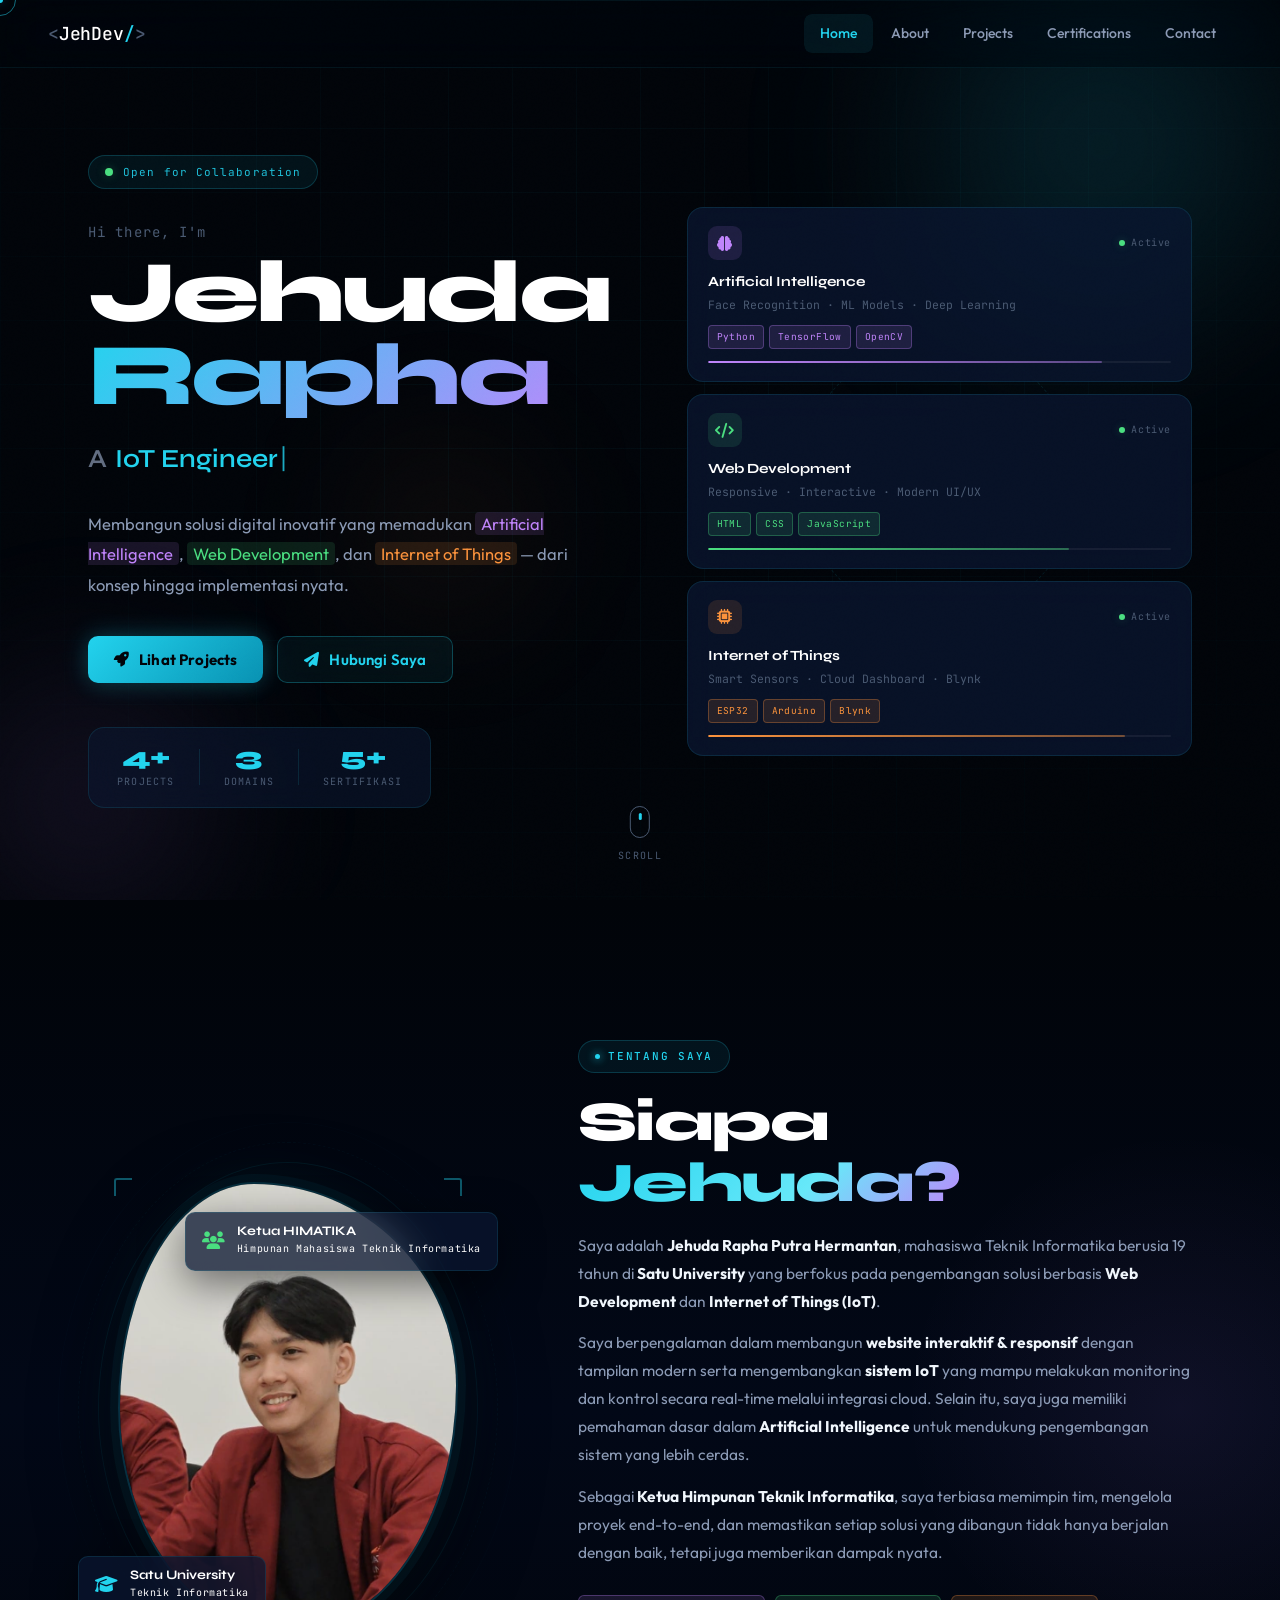
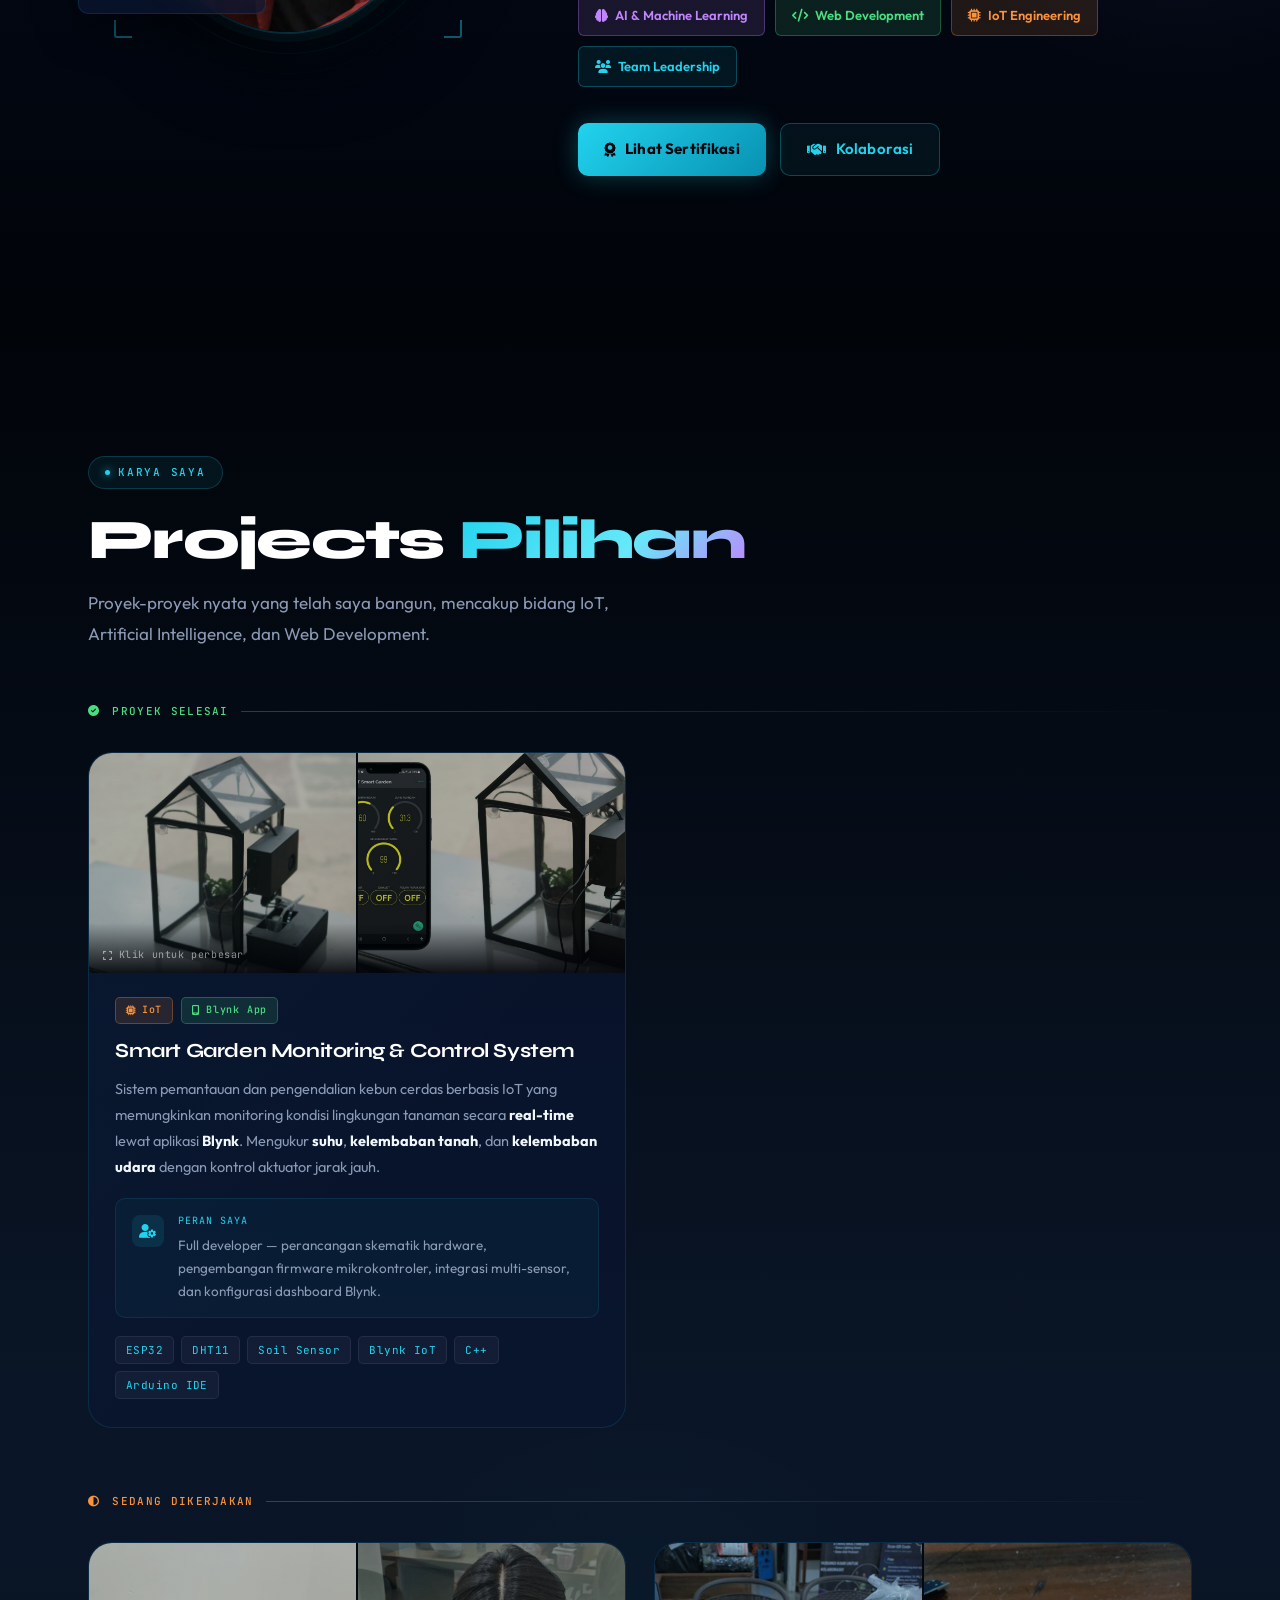
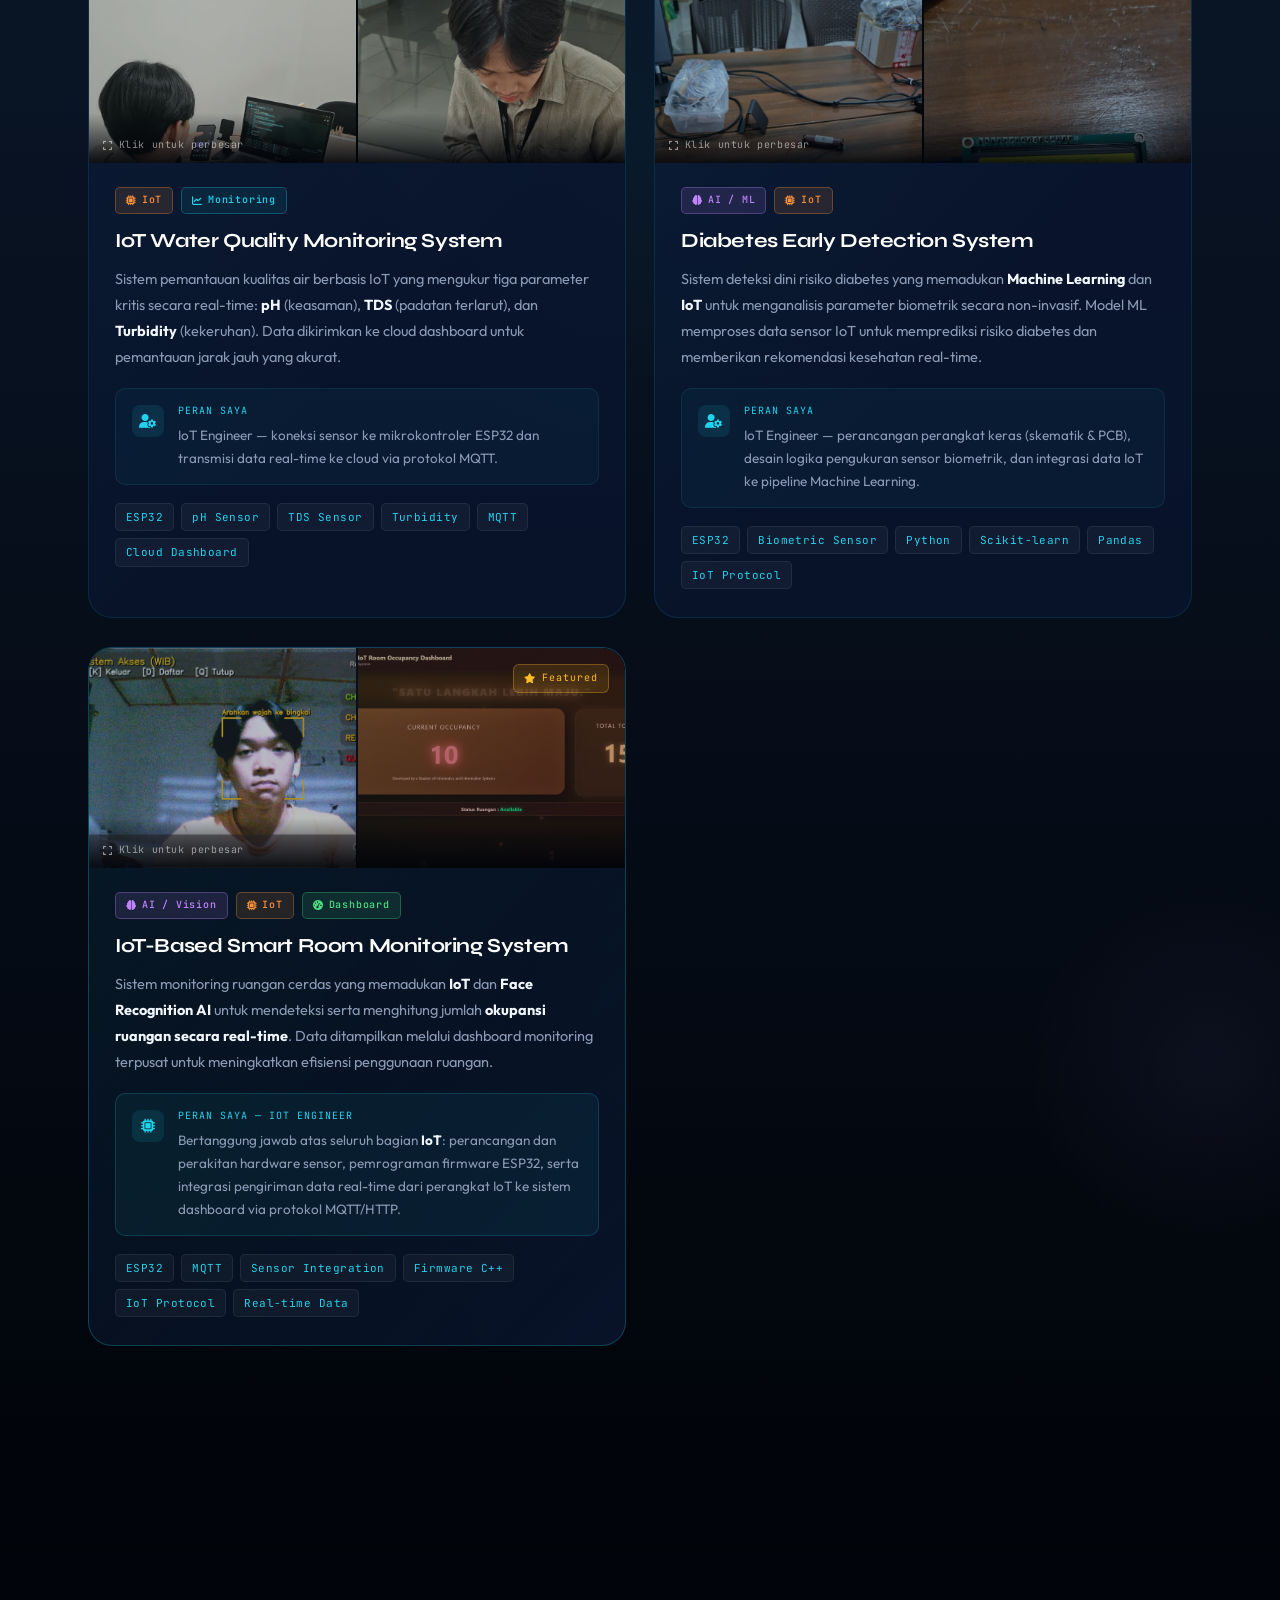
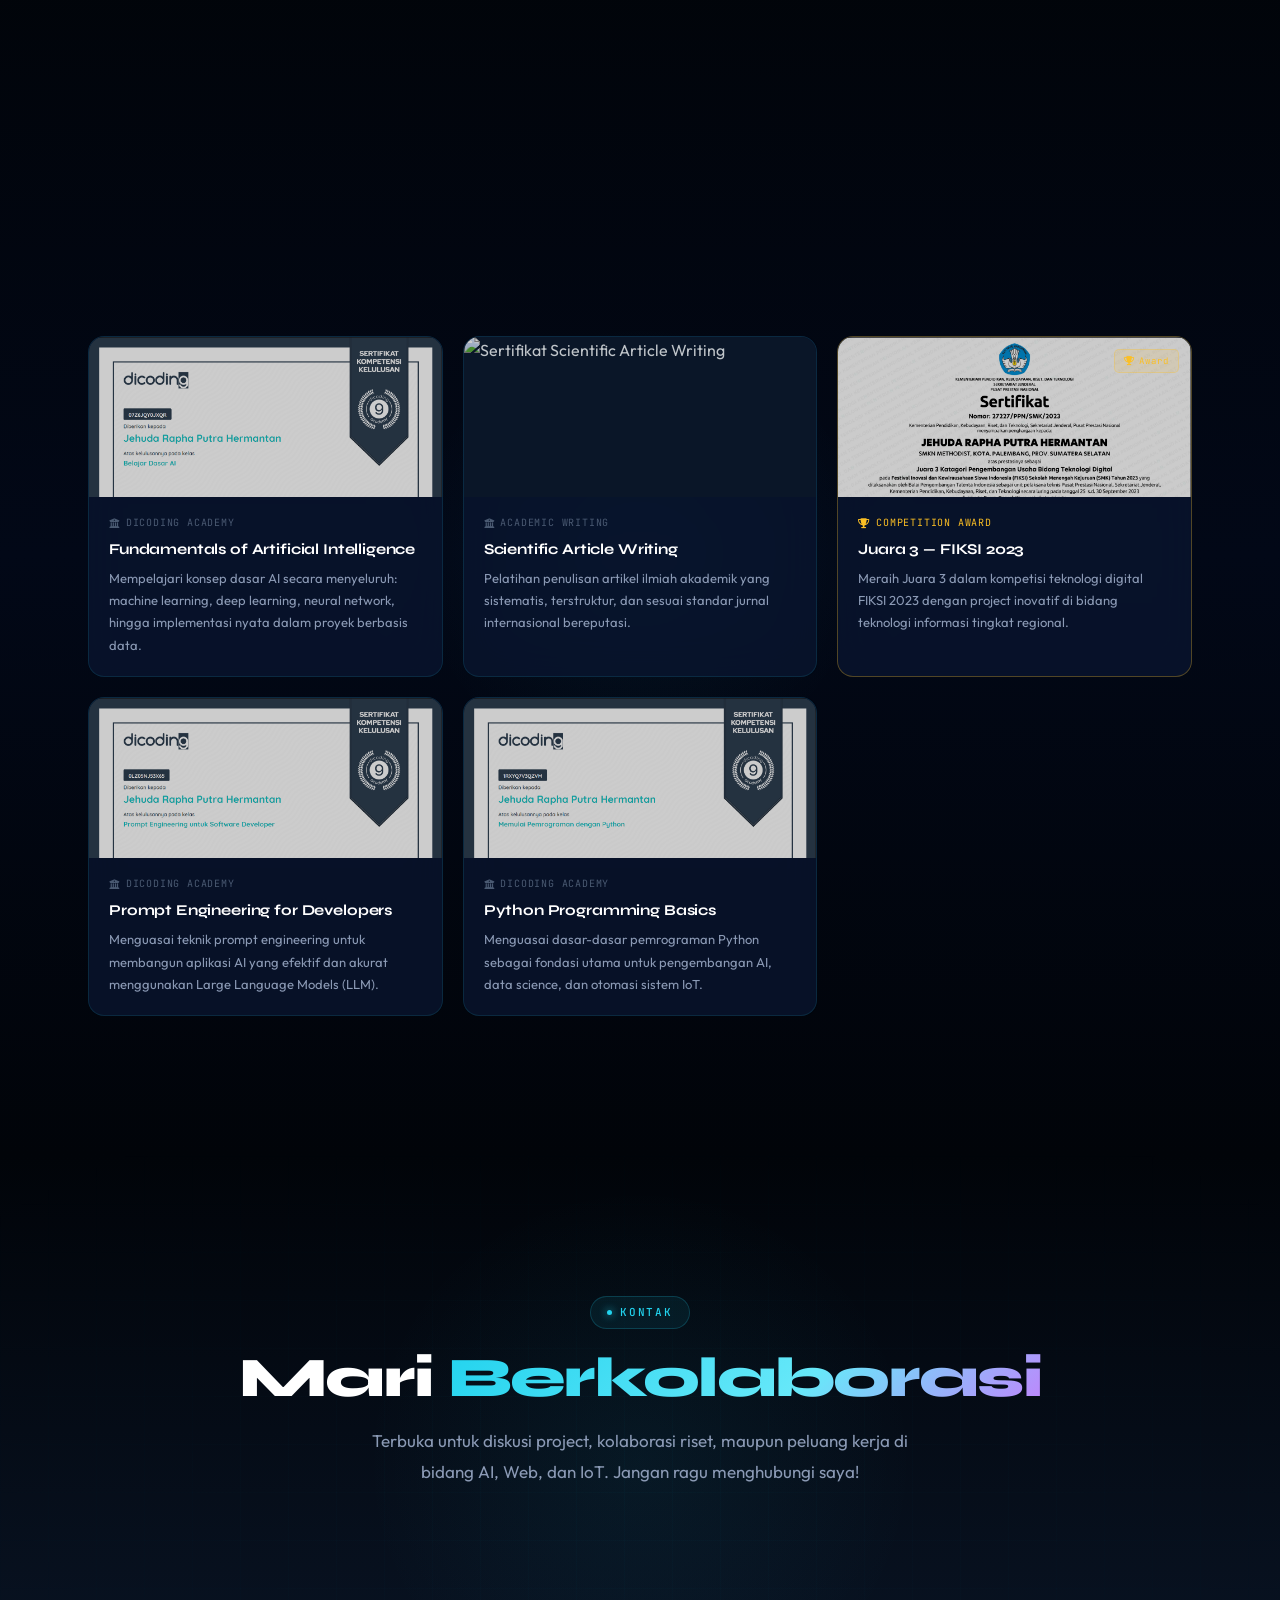
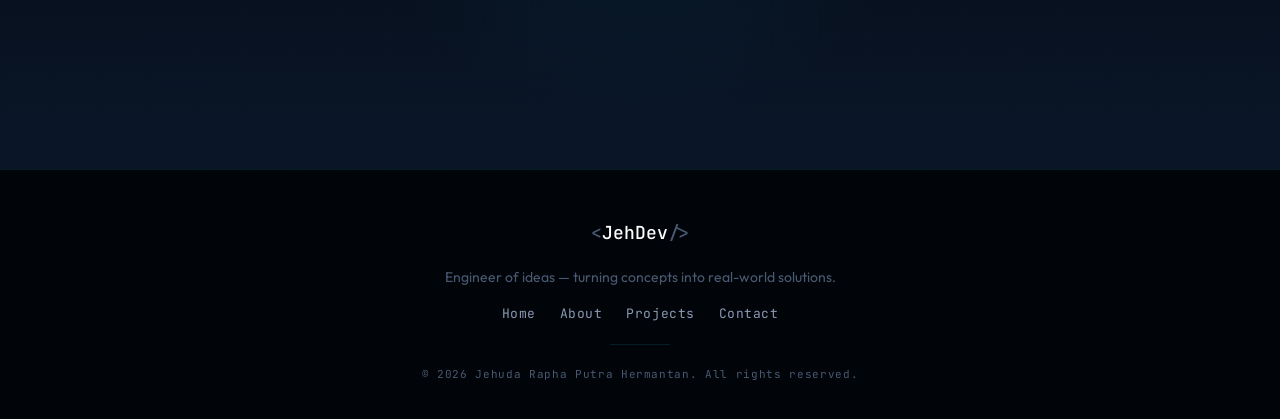
==== commit 26447c8d: "main" ====
--- a/index.html
+++ b/index.html
@@ -171,7 +171,7 @@
             <div class="photo-frame-ring r2"></div>
             <div class="photo-frame-ring r3"></div>
             <div class="photo-frame-inner">
-              <img src="img/MyFace11.jpg" alt="Jehuda Rapha Putra Hermantan" class="about-photo" loading="lazy" />
+              <img src="img/MyFace16.jpeg" alt="Jehuda Rapha Putra Hermantan" class="about-photo" loading="lazy" />
             </div>
             <div class="photo-corner tl"></div>
             <div class="photo-corner tr"></div>
@@ -505,7 +505,7 @@
         </div>
 
         <div class="contact-cards">
-          <a href="mailto:jehudarapha653@email.com" class="contact-card email fade-in">
+          <a href="mailto:jehudarapha653@gmail.com" class="contact-card email fade-in">
             <div class="cc-glow"></div>
             <div class="contact-icon-wrap">
               <div class="contact-icon"><i class="fa-solid fa-envelope"></i></div>
@@ -513,7 +513,7 @@
             </div>
             <div class="contact-info">
               <span class="contact-label">Email</span>
-              <span class="contact-value">jehudarapha653@email.com</span>
+              <span class="contact-value">jehudarapha653@gmail.com</span>
             </div>
             <div class="cc-arrow"><i class="fa-solid fa-arrow-right"></i></div>
           </a>
--- a/style.css
+++ b/style.css
@@ -1765,7 +1765,6 @@
     color 0.2s,
     border-color 0.2s;
 }
-
 
 /* =============================================
    CERTIFICATIONS SECTION
@@ -2826,4 +2825,4 @@
   .hs-item {
     padding: 4px 12px;
   }
-}+}
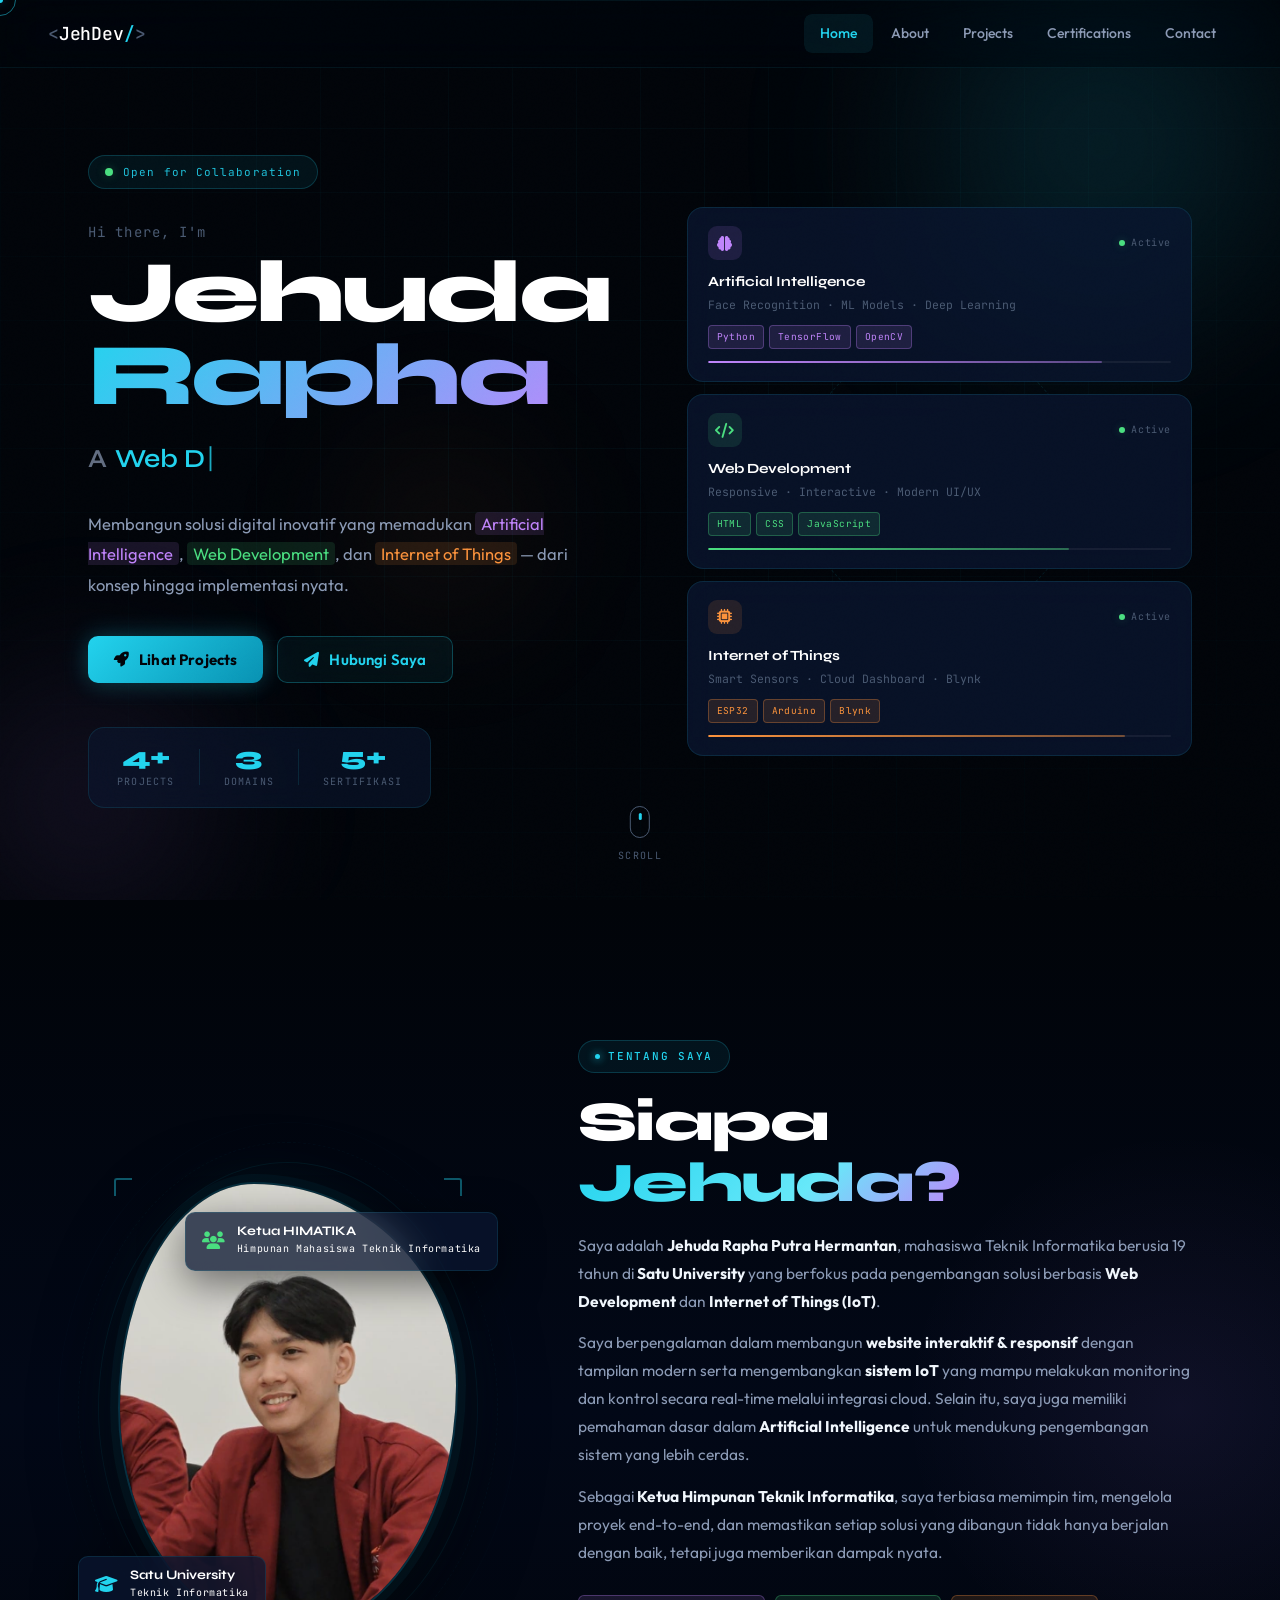
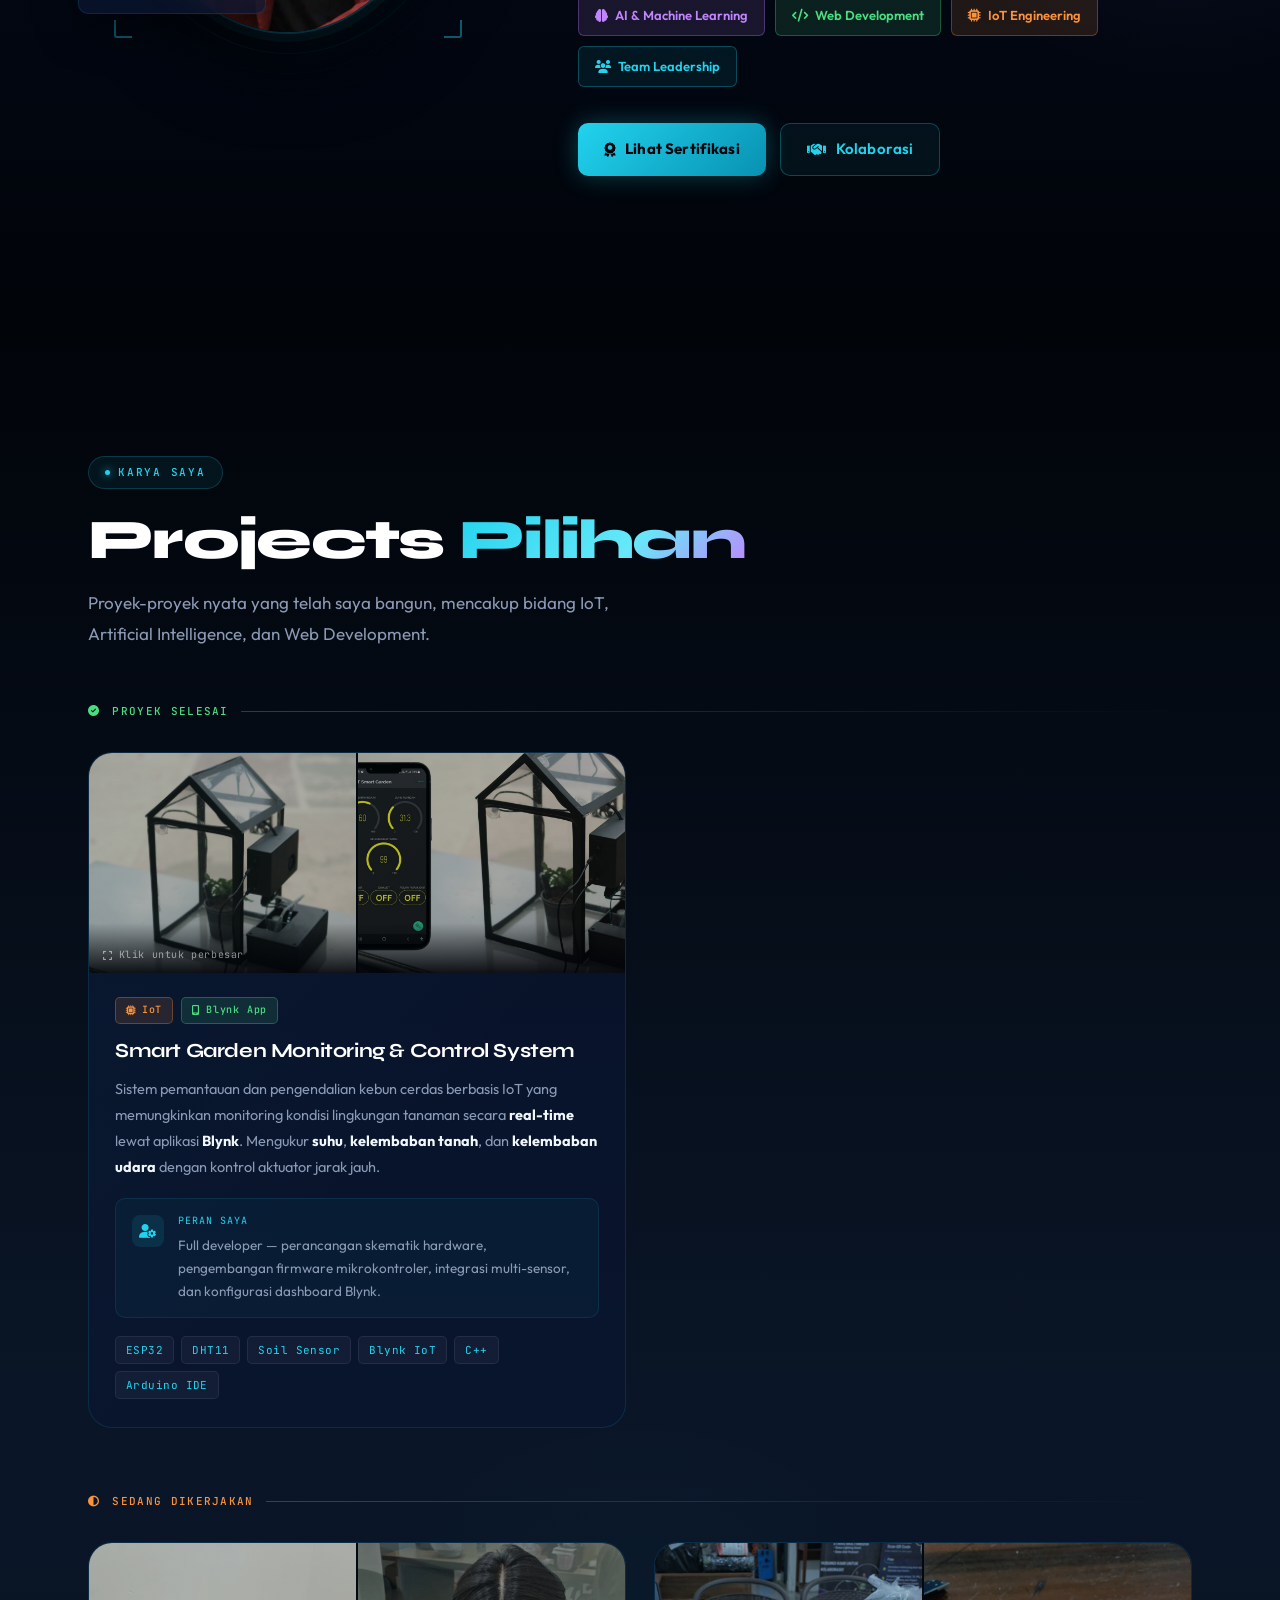
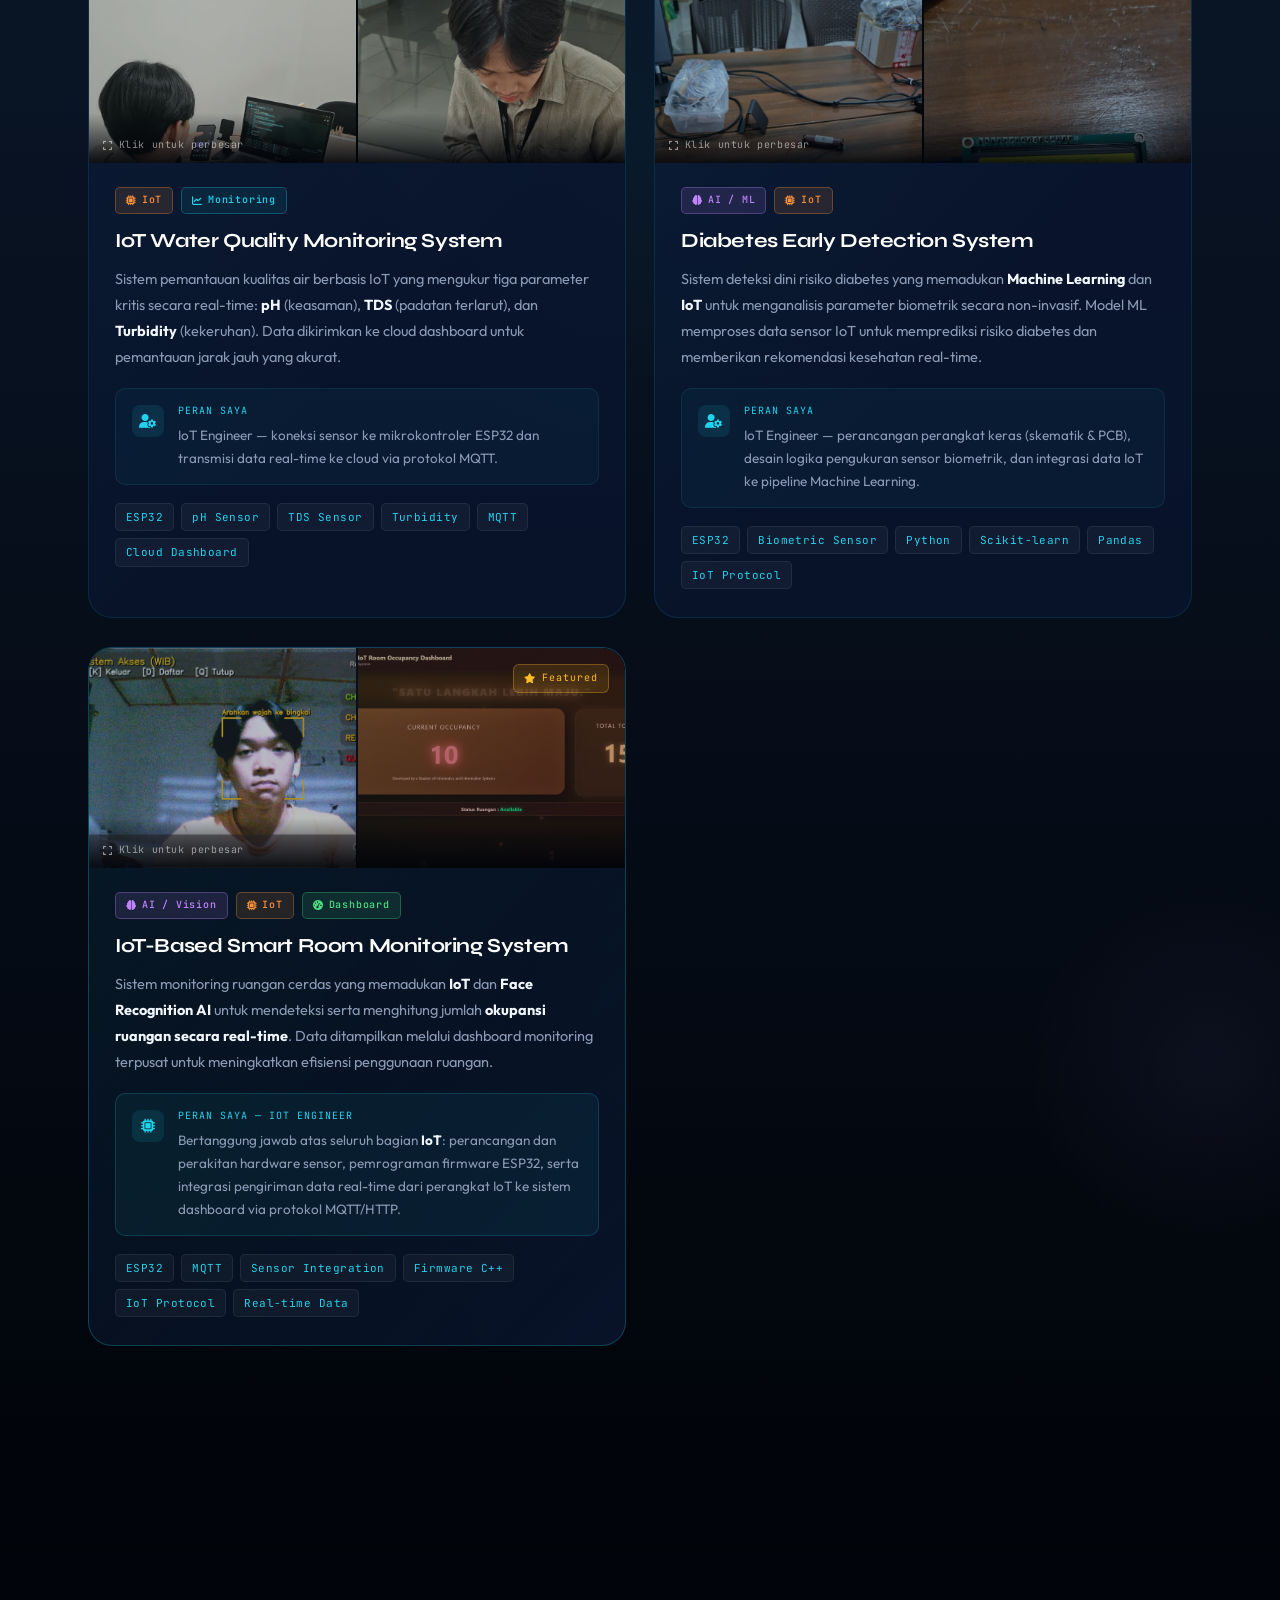
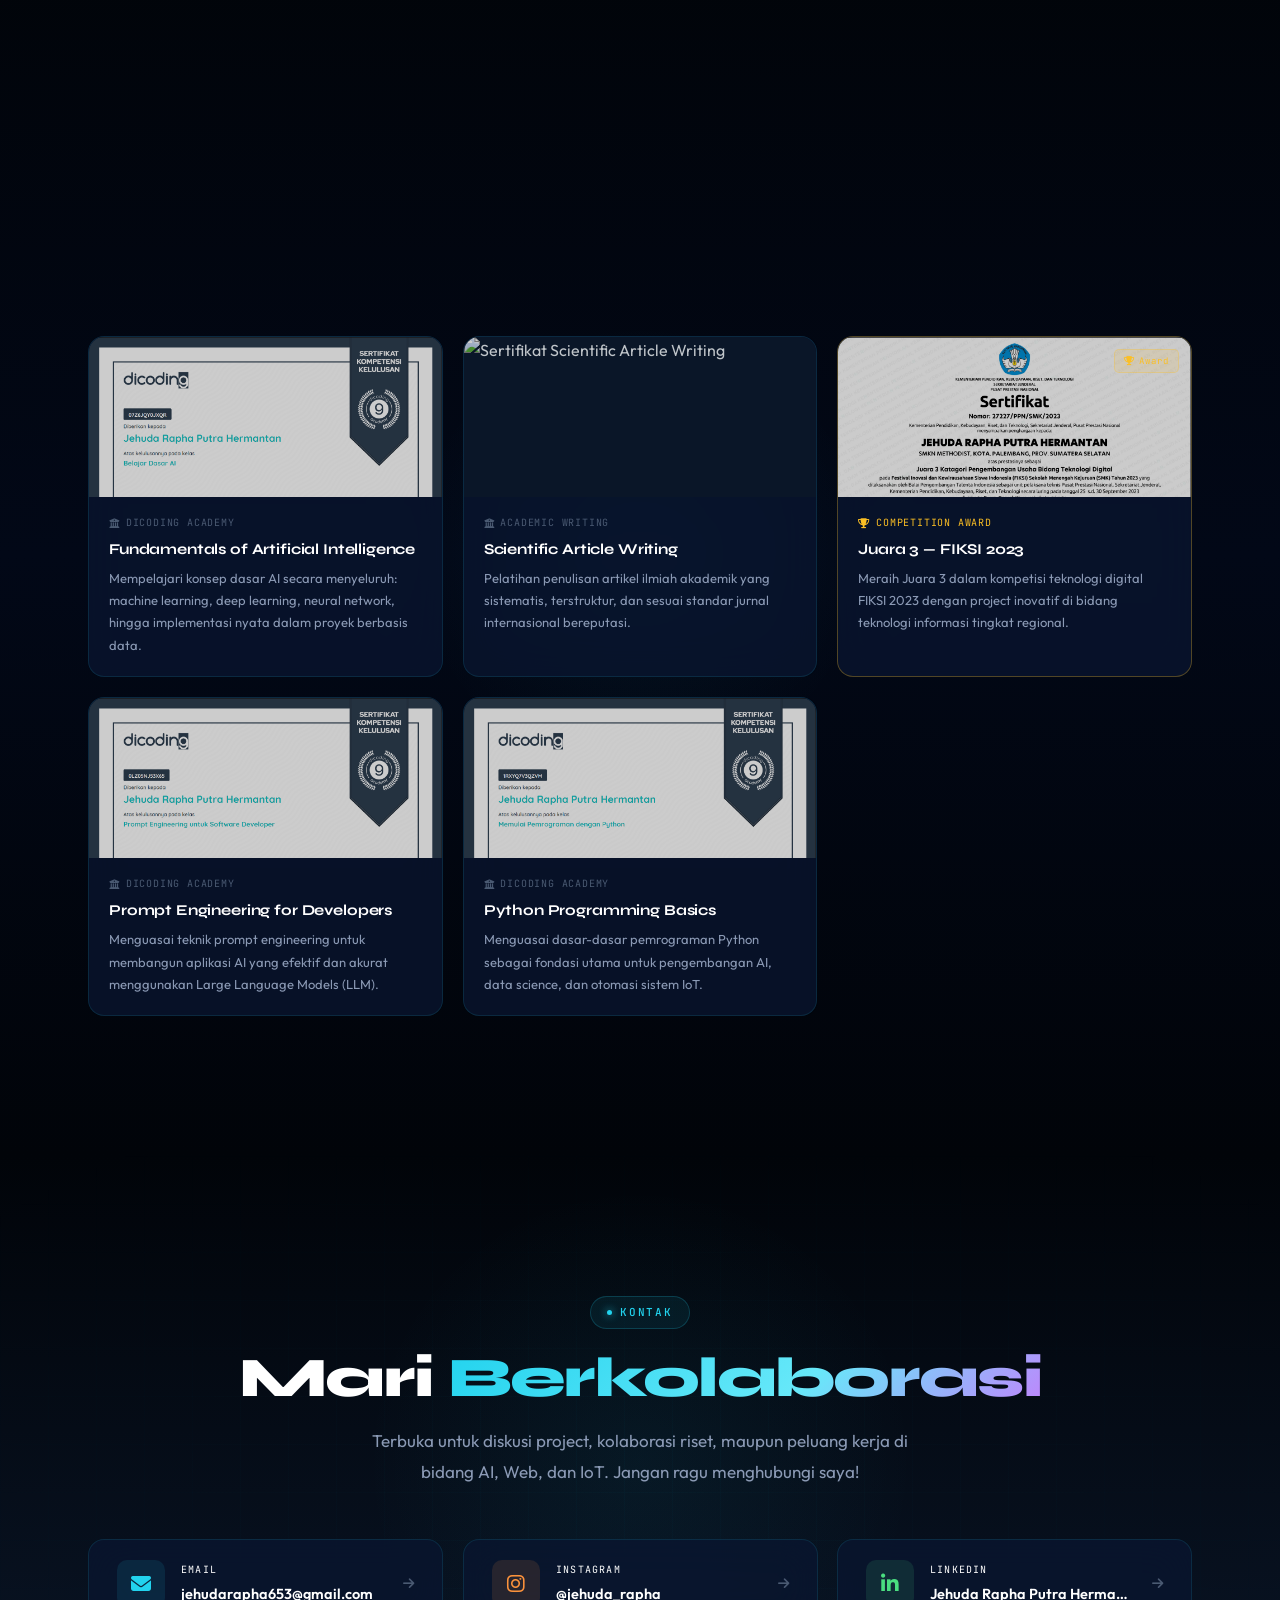
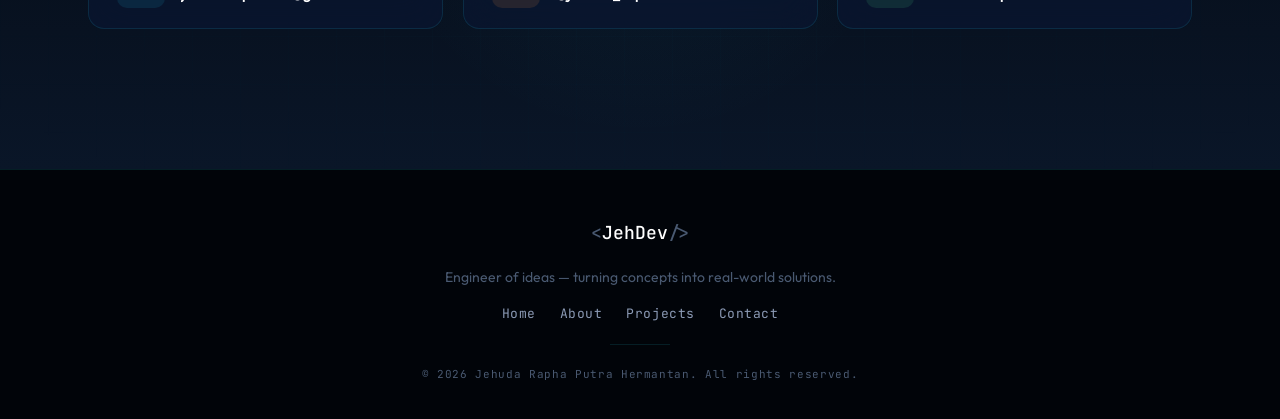
==== commit 116080a4: "main" ====
--- a/index.html
+++ b/index.html
@@ -4,7 +4,7 @@
     <meta charset="UTF-8" />
     <meta name="viewport" content="width=device-width, initial-scale=1.0, viewport-fit=cover" />
     <meta name="description" content="Jehuda Rapha Putra Hermantan — Web Developer, IoT Engineer & AI Enthusiast | Portfolio" />
-    <title>Jehuda Rapha | Developer Portfolio</title>
+    <title>Jehuda | Developer Portfolio</title>
     <link rel="preconnect" href="https://fonts.googleapis.com" />
     <link rel="preconnect" href="https://fonts.gstatic.com" crossorigin />
     <link href="https://fonts.googleapis.com/css2?family=Space+Grotesk:wght@300;400;500;600;700&family=Clash+Display:wght@400;500;600;700&family=DM+Mono:ital,wght@0,300;0,400;0,500;1,300&display=swap" rel="stylesheet" />
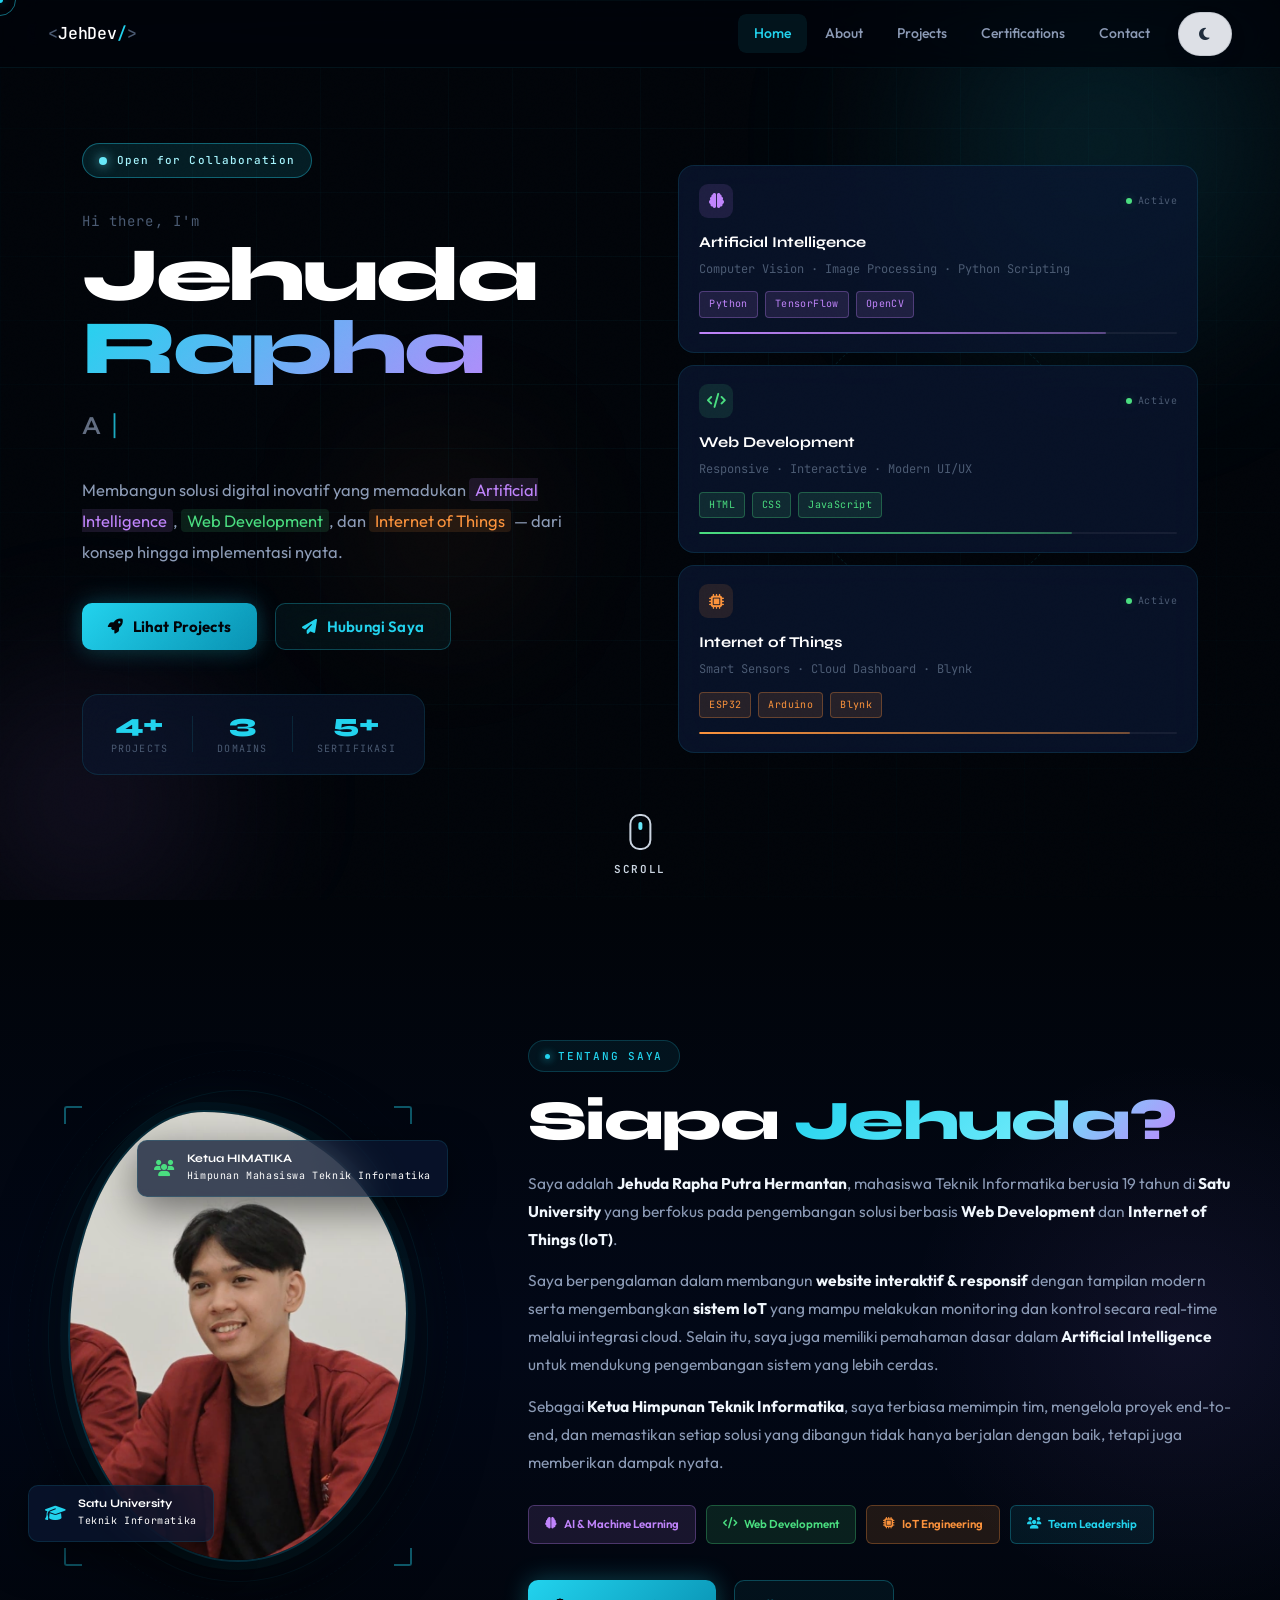
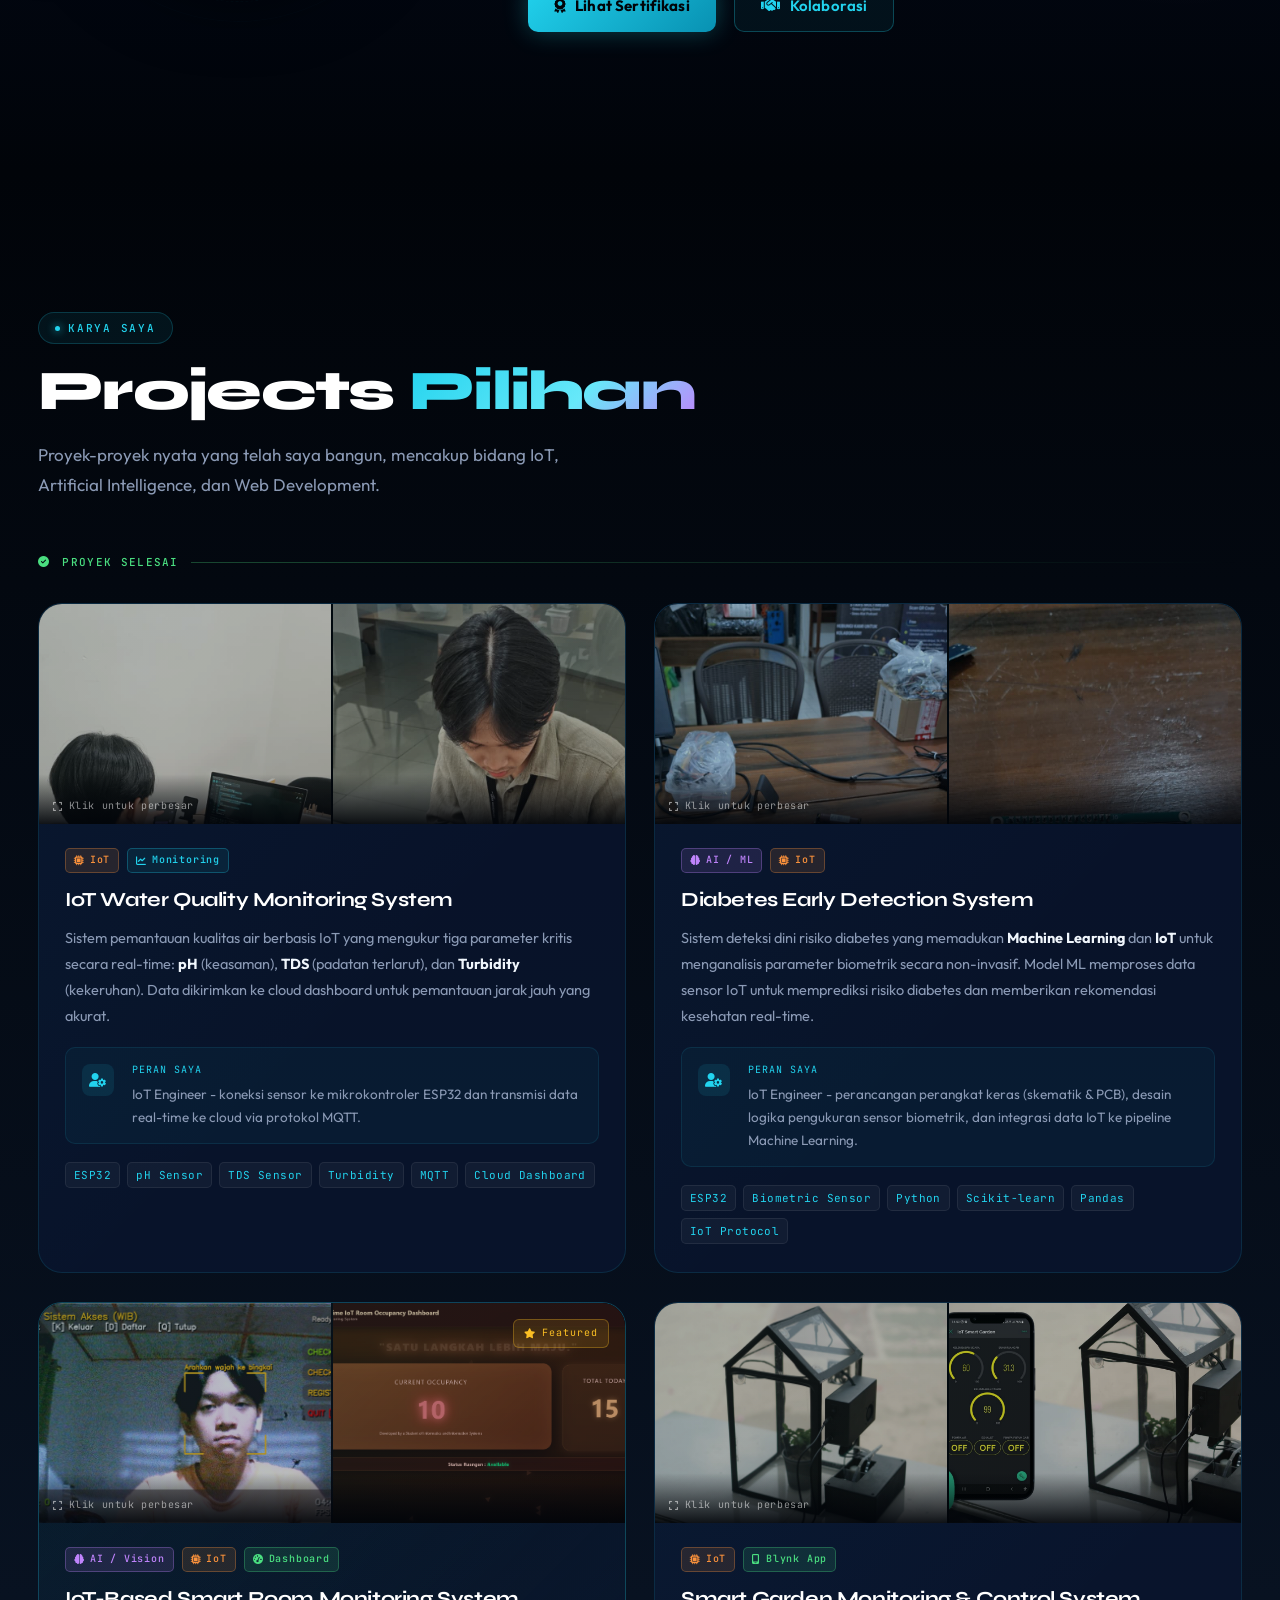
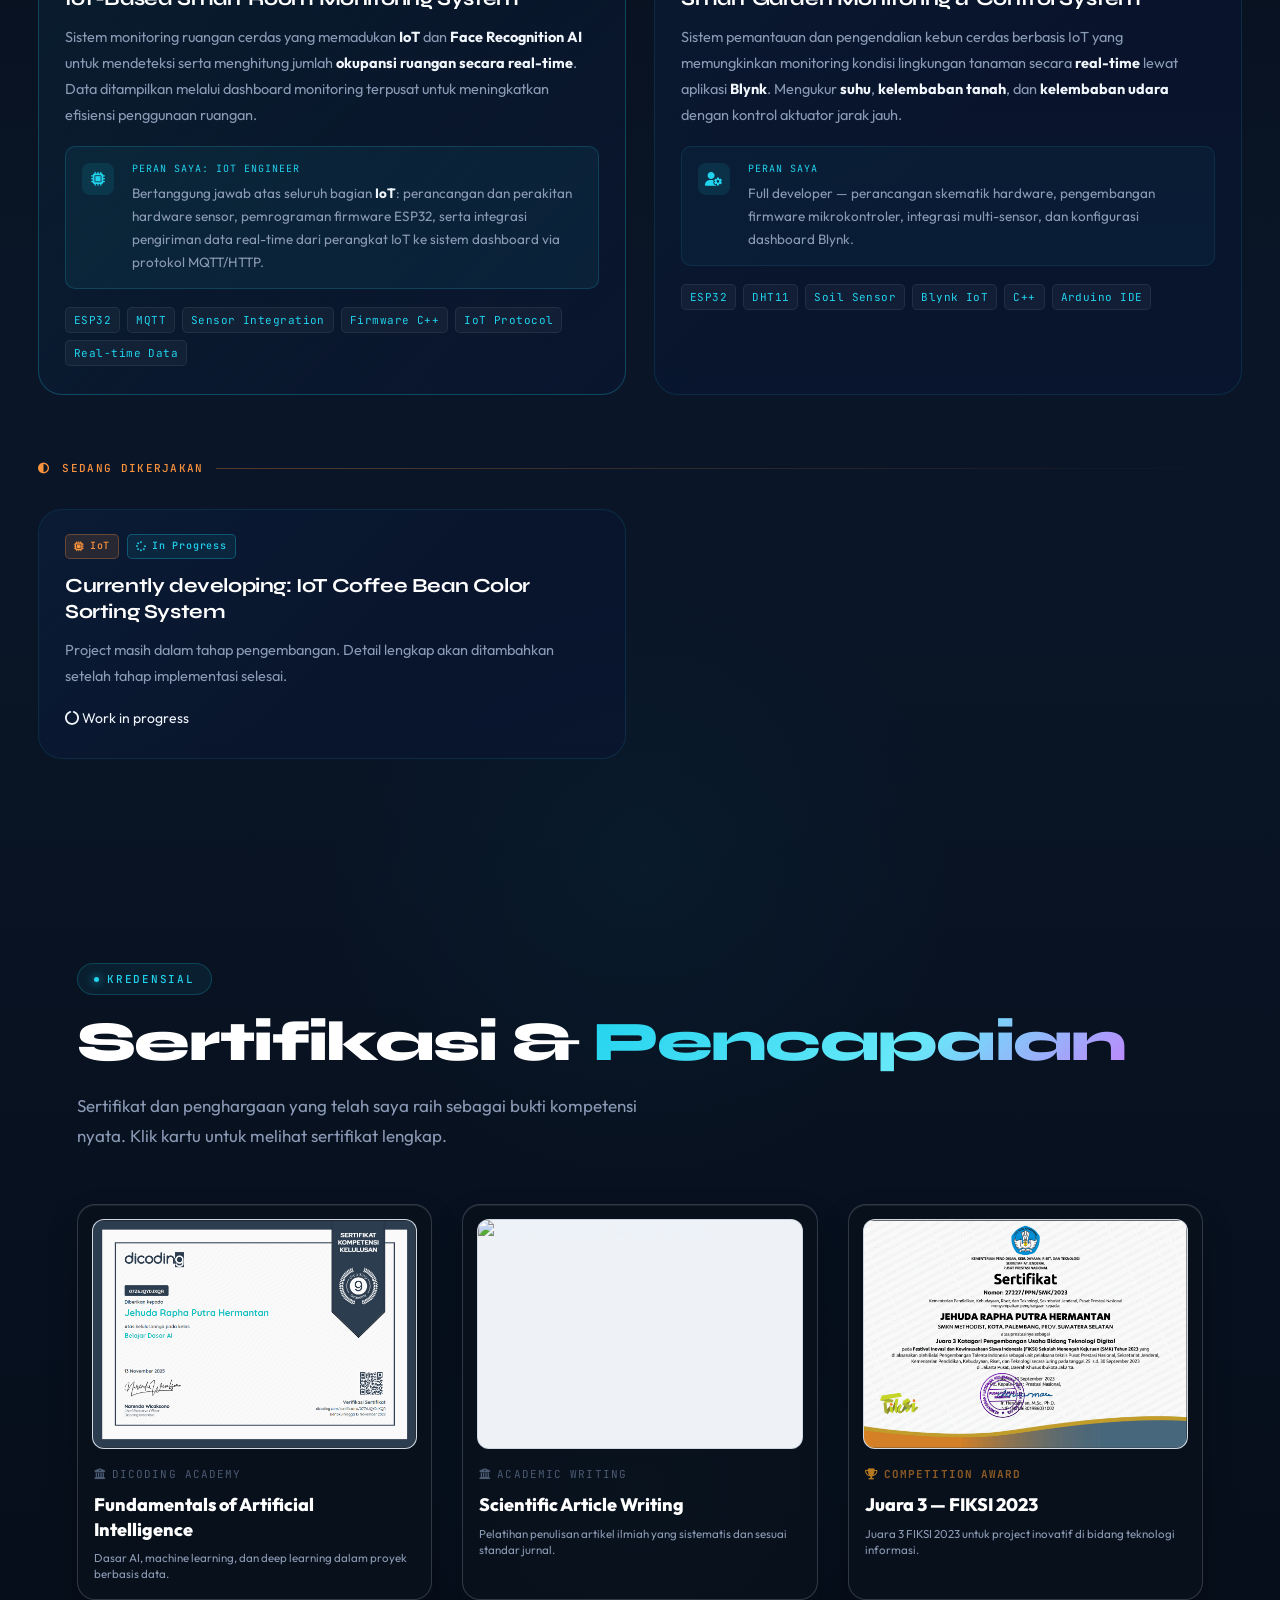
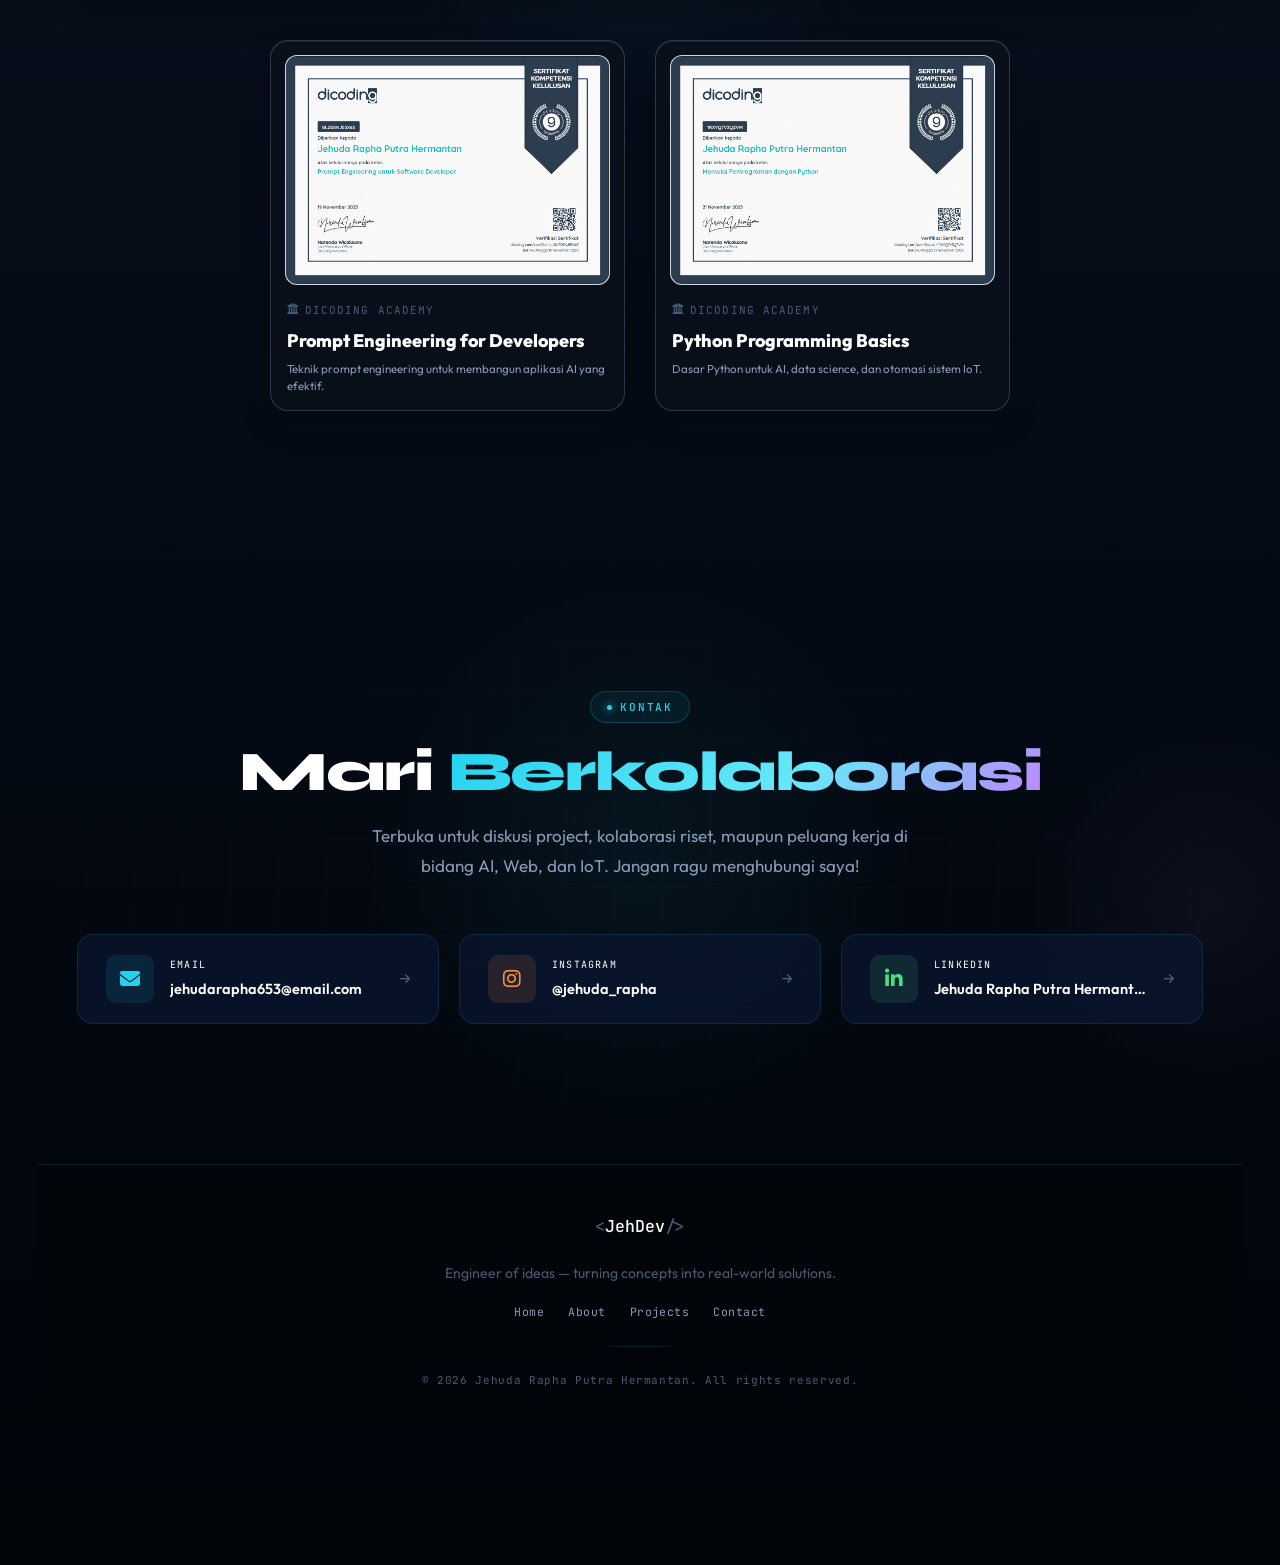
==== commit b165e525: "update" ====
--- a/index.html
+++ b/index.html
@@ -3,8 +3,8 @@
   <head>
     <meta charset="UTF-8" />
     <meta name="viewport" content="width=device-width, initial-scale=1.0, viewport-fit=cover" />
-    <meta name="description" content="Jehuda Rapha Putra Hermantan — Web Developer, IoT Engineer & AI Enthusiast | Portfolio" />
-    <title>Jehuda | Developer Portfolio</title>
+    <meta name="description" content="Jehuda Rapha Putra Hermantan - Web Developer, IoT Developer & Software Developer | Portfolio" />
+    <title>Jehuda Rapha | Developer Portfolio</title>
     <link rel="preconnect" href="https://fonts.googleapis.com" />
     <link rel="preconnect" href="https://fonts.gstatic.com" crossorigin />
     <link href="https://fonts.googleapis.com/css2?family=Space+Grotesk:wght@300;400;500;600;700&family=Clash+Display:wght@400;500;600;700&family=DM+Mono:ital,wght@0,300;0,400;0,500;1,300&display=swap" rel="stylesheet" />
@@ -31,6 +31,9 @@
         <a href="#projects" class="nav-link" data-text="Projects">Projects</a>
         <a href="#certifications" class="nav-link" data-text="Certifications">Certifications</a>
         <a href="#contact" class="nav-link" data-text="Contact">Contact</a>
+      <button class="nav-toggle theme-icon-btn" id="themeToggle" type="button" aria-label="Toggle theme">
+        <i class="fa-solid fa-moon"></i>
+      </button>
       </nav>
       <button class="hamburger" id="hamburger" aria-label="Toggle navigation" aria-expanded="false"><span></span><span></span><span></span></button>
     </header>
@@ -118,7 +121,7 @@
                 <div class="hv-status"><span class="hv-dot"></span>Active</div>
               </div>
               <h4>Artificial Intelligence</h4>
-              <p>Face Recognition · ML Models · Deep Learning</p>
+              <p>Computer Vision · Image Processing · Python Scripting</p>
               <div class="hv-tags"><span>Python</span><span>TensorFlow</span><span>OpenCV</span></div>
               <div class="hv-progress-bar"><div class="hv-progress-fill ai-fill"></div></div>
             </div>
@@ -254,6 +257,98 @@
             <div class="group-line"></div>
           </div>
           <div class="project-cards">
+            <!-- Water Quality -->
+            <div class="project-card fade-in">
+              <div class="project-imgs" data-group="water-quality">
+                <img src="img/project_iot_ph_tds_tb1.jpeg" alt="Water Quality ” Sensor Setup" class="proj-img clickable-img" />
+                <img src="img/project_iot_ph_tds_tb2.jpeg" alt="Water Quality ” Cloud Dashboard" class="proj-img clickable-img" />
+                <div class="proj-img-hint"><i class="fa-solid fa-expand"></i> Klik untuk perbesar</div>
+                <div class="proj-img-overlay"></div>
+              </div>
+              <div class="project-body">
+                <div class="project-domains">
+                  <span class="domain-badge iot"><i class="fa-solid fa-microchip"></i> IoT</span>
+                  <span class="domain-badge monitor"><i class="fa-solid fa-chart-line"></i> Monitoring</span>
+                </div>
+                <h3>IoT Water Quality Monitoring System</h3>
+                <p>
+                  Sistem pemantauan kualitas air berbasis IoT yang mengukur tiga parameter kritis secara real-time: <strong>pH</strong> (keasaman), <strong>TDS</strong> (padatan terlarut), dan <strong>Turbidity</strong> (kekeruhan). Data
+                  dikirimkan ke cloud dashboard untuk pemantauan jarak jauh yang akurat.
+                </p>
+                <div class="project-role-block">
+                  <div class="role-icon"><i class="fa-solid fa-user-gear"></i></div>
+                  <div class="role-content">
+                    <span class="role-title">Peran Saya</span>
+                    <p>IoT Engineer - koneksi sensor ke mikrokontroler ESP32 dan transmisi data real-time ke cloud via protokol MQTT.</p>
+                  </div>
+                </div>
+                <div class="project-tech"><span>ESP32</span><span>pH Sensor</span><span>TDS Sensor</span><span>Turbidity</span><span>MQTT</span><span>Cloud Dashboard</span></div>
+              </div>
+            </div>
+
+            <!-- Diabetes Detection -->
+            <div class="project-card fade-in">
+              <div class="project-imgs" data-group="diabetes">
+                <img src="img/diabet 1.jpeg" alt="Diabetes Detection” Hardware Prototype" class="proj-img clickable-img" />
+                <img src="img/diabet 2.jpeg" alt="Diabetes Detection” ML Output &amp; Data" class="proj-img clickable-img" />
+                <div class="proj-img-hint"><i class="fa-solid fa-expand"></i> Klik untuk perbesar</div>
+                <div class="proj-img-overlay"></div>
+              </div>
+              <div class="project-body">
+                <div class="project-domains">
+                  <span class="domain-badge ai"><i class="fa-solid fa-brain"></i> AI / ML</span>
+                  <span class="domain-badge iot"><i class="fa-solid fa-microchip"></i> IoT</span>
+                </div>
+                <h3>Diabetes Early Detection System</h3>
+                <p>
+                  Sistem deteksi dini risiko diabetes yang memadukan <strong>Machine Learning</strong> dan <strong>IoT</strong> untuk menganalisis parameter biometrik secara non-invasif. Model ML memproses data sensor IoT untuk memprediksi
+                  risiko diabetes dan memberikan rekomendasi kesehatan real-time.
+                </p>
+                <div class="project-role-block">
+                  <div class="role-icon"><i class="fa-solid fa-user-gear"></i></div>
+                  <div class="role-content">
+                    <span class="role-title">Peran Saya</span>
+                    <p>IoT Engineer - perancangan perangkat keras (skematik &amp; PCB), desain logika pengukuran sensor biometrik, dan integrasi data IoT ke pipeline Machine Learning.</p>
+                  </div>
+                </div>
+                <div class="project-tech"><span>ESP32</span><span>Biometric Sensor</span><span>Python</span><span>Scikit-learn</span><span>Pandas</span><span>IoT Protocol</span></div>
+              </div>
+            </div>
+
+            <!-- Smart Room FEATURED -->
+            <div class="project-card project-card--featured fade-in">
+              <div class="featured-badge"><i class="fa-solid fa-star"></i> Featured</div>
+              <div class="project-imgs" data-group="smart-room">
+                <img src="img/face_recog.png" alt="Smart Room Face Recognition System" class="proj-img clickable-img" />
+                <img src="img/dashboard_face_recog.png" alt="Smart Room Monitoring Dashboard" class="proj-img clickable-img" />
+                <div class="proj-img-hint"><i class="fa-solid fa-expand"></i> Klik untuk perbesar</div>
+                <div class="proj-img-overlay featured-overlay"></div>
+              </div>
+              <div class="project-body">
+                <div class="project-domains">
+                  <span class="domain-badge ai"><i class="fa-solid fa-brain"></i> AI / Vision</span>
+                  <span class="domain-badge iot"><i class="fa-solid fa-microchip"></i> IoT</span>
+                  <span class="domain-badge web"><i class="fa-solid fa-gauge-high"></i> Dashboard</span>
+                </div>
+                <h3>IoT-Based Smart Room Monitoring System</h3>
+                <p>
+                  Sistem monitoring ruangan cerdas yang memadukan <strong>IoT</strong> dan <strong>Face Recognition AI</strong> untuk mendeteksi serta menghitung jumlah <strong>okupansi ruangan secara real-time</strong>. Data ditampilkan
+                  melalui dashboard monitoring terpusat untuk meningkatkan efisiensi penggunaan ruangan.
+                </p>
+                <div class="project-role-block featured-role">
+                  <div class="role-icon"><i class="fa-solid fa-microchip"></i></div>
+                  <div class="role-content">
+                    <span class="role-title">Peran Saya: IoT Engineer</span>
+                    <p>
+                      Bertanggung jawab atas seluruh bagian <strong>IoT</strong>: perancangan dan perakitan hardware sensor, pemrograman firmware ESP32, serta integrasi pengiriman data real-time dari perangkat IoT ke sistem dashboard via
+                      protokol MQTT/HTTP.
+                    </p>
+                  </div>
+                </div>
+                <div class="project-tech"><span>ESP32</span><span>MQTT</span><span>Sensor Integration</span><span>Firmware C++</span><span>IoT Protocol</span><span>Real-time Data</span></div>
+              </div>
+            </div>
+
             <!-- Smart Garden -->
             <div class="project-card fade-in">
               <div class="project-imgs" data-group="smart-garden">
@@ -292,104 +387,23 @@
             <span>Sedang Dikerjakan</span>
             <div class="group-line"></div>
           </div>
-          <div class="project-cards">
-            <!-- Water Quality -->
-            <div class="project-card fade-in">
-              <div class="project-imgs" data-group="water-quality">
-                <img src="img/project_iot_ph_tds_tb1.jpeg" alt="Water Quality — Sensor Setup" class="proj-img clickable-img" />
-                <img src="img/project_iot_ph_tds_tb2.jpeg" alt="Water Quality — Cloud Dashboard" class="proj-img clickable-img" />
-                <div class="proj-img-hint"><i class="fa-solid fa-expand"></i> Klik untuk perbesar</div>
-                <div class="proj-img-overlay"></div>
-              </div>
-              <div class="project-body">
+          <div class="project-cards project-cards--simple">
+            <div class="project-card project-card--placeholder fade-in">
+              <div class="project-body project-body--placeholder">
                 <div class="project-domains">
                   <span class="domain-badge iot"><i class="fa-solid fa-microchip"></i> IoT</span>
-                  <span class="domain-badge monitor"><i class="fa-solid fa-chart-line"></i> Monitoring</span>
-                </div>
-                <h3>IoT Water Quality Monitoring System</h3>
-                <p>
-                  Sistem pemantauan kualitas air berbasis IoT yang mengukur tiga parameter kritis secara real-time: <strong>pH</strong> (keasaman), <strong>TDS</strong> (padatan terlarut), dan <strong>Turbidity</strong> (kekeruhan). Data
-                  dikirimkan ke cloud dashboard untuk pemantauan jarak jauh yang akurat.
-                </p>
-                <div class="project-role-block">
-                  <div class="role-icon"><i class="fa-solid fa-user-gear"></i></div>
-                  <div class="role-content">
-                    <span class="role-title">Peran Saya</span>
-                    <p>IoT Engineer — koneksi sensor ke mikrokontroler ESP32 dan transmisi data real-time ke cloud via protokol MQTT.</p>
-                  </div>
-                </div>
-                <div class="project-tech"><span>ESP32</span><span>pH Sensor</span><span>TDS Sensor</span><span>Turbidity</span><span>MQTT</span><span>Cloud Dashboard</span></div>
-              </div>
-            </div>
-
-            <!-- Diabetes Detection -->
-            <div class="project-card fade-in">
-              <div class="project-imgs" data-group="diabetes">
-                <img src="img/diabet 1.jpeg" alt="Diabetes Detection — Hardware Prototype" class="proj-img clickable-img" />
-                <img src="img/diabet 2.jpeg" alt="Diabetes Detection — ML Output &amp; Data" class="proj-img clickable-img" />
-                <div class="proj-img-hint"><i class="fa-solid fa-expand"></i> Klik untuk perbesar</div>
-                <div class="proj-img-overlay"></div>
-              </div>
-              <div class="project-body">
-                <div class="project-domains">
-                  <span class="domain-badge ai"><i class="fa-solid fa-brain"></i> AI / ML</span>
-                  <span class="domain-badge iot"><i class="fa-solid fa-microchip"></i> IoT</span>
-                </div>
-                <h3>Diabetes Early Detection System</h3>
-                <p>
-                  Sistem deteksi dini risiko diabetes yang memadukan <strong>Machine Learning</strong> dan <strong>IoT</strong> untuk menganalisis parameter biometrik secara non-invasif. Model ML memproses data sensor IoT untuk memprediksi
-                  risiko diabetes dan memberikan rekomendasi kesehatan real-time.
-                </p>
-                <div class="project-role-block">
-                  <div class="role-icon"><i class="fa-solid fa-user-gear"></i></div>
-                  <div class="role-content">
-                    <span class="role-title">Peran Saya</span>
-                    <p>IoT Engineer — perancangan perangkat keras (skematik &amp; PCB), desain logika pengukuran sensor biometrik, dan integrasi data IoT ke pipeline Machine Learning.</p>
-                  </div>
-                </div>
-                <div class="project-tech"><span>ESP32</span><span>Biometric Sensor</span><span>Python</span><span>Scikit-learn</span><span>Pandas</span><span>IoT Protocol</span></div>
-              </div>
-            </div>
-
-            <!-- Smart Room — FEATURED -->
-            <div class="project-card project-card--featured fade-in">
-              <div class="featured-badge"><i class="fa-solid fa-star"></i> Featured</div>
-              <div class="project-imgs" data-group="smart-room">
-                <img src="img/face_recog.png" alt="Smart Room — Face Recognition System" class="proj-img clickable-img" />
-                <img src="img/dashboard_face_recog.png" alt="Smart Room — Monitoring Dashboard" class="proj-img clickable-img" />
-                <div class="proj-img-hint"><i class="fa-solid fa-expand"></i> Klik untuk perbesar</div>
-                <div class="proj-img-overlay featured-overlay"></div>
-              </div>
-              <div class="project-body">
-                <div class="project-domains">
-                  <span class="domain-badge ai"><i class="fa-solid fa-brain"></i> AI / Vision</span>
-                  <span class="domain-badge iot"><i class="fa-solid fa-microchip"></i> IoT</span>
-                  <span class="domain-badge web"><i class="fa-solid fa-gauge-high"></i> Dashboard</span>
-                </div>
-                <h3>IoT-Based Smart Room Monitoring System</h3>
-                <p>
-                  Sistem monitoring ruangan cerdas yang memadukan <strong>IoT</strong> dan <strong>Face Recognition AI</strong> untuk mendeteksi serta menghitung jumlah <strong>okupansi ruangan secara real-time</strong>. Data ditampilkan
-                  melalui dashboard monitoring terpusat untuk meningkatkan efisiensi penggunaan ruangan.
-                </p>
-                <div class="project-role-block featured-role">
-                  <div class="role-icon"><i class="fa-solid fa-microchip"></i></div>
-                  <div class="role-content">
-                    <span class="role-title">Peran Saya — IoT Engineer</span>
-                    <p>
-                      Bertanggung jawab atas seluruh bagian <strong>IoT</strong>: perancangan dan perakitan hardware sensor, pemrograman firmware ESP32, serta integrasi pengiriman data real-time dari perangkat IoT ke sistem dashboard via
-                      protokol MQTT/HTTP.
-                    </p>
-                  </div>
-                </div>
-                <div class="project-tech"><span>ESP32</span><span>MQTT</span><span>Sensor Integration</span><span>Firmware C++</span><span>IoT Protocol</span><span>Real-time Data</span></div>
-              </div>
-            </div>
-          </div>
-        </div>
-      </div>
-    </section>
-
-    <!-- ==================== CERTIFICATIONS ==================== -->
+                  <span class="domain-badge monitor"><i class="fa-solid fa-spinner"></i> In Progress</span>
+                </div>
+                <h3>Currently developing: IoT Coffee Bean Color Sorting System</h3>
+                <p>Project masih dalam tahap pengembangan. Detail lengkap akan ditambahkan setelah tahap implementasi selesai.</p>
+                <div class="project-progress-note">
+                  <i class="fa-solid fa-circle-notch"></i>
+                  <span>Work in progress</span>
+                </div>
+              </div>
+            </div>
+          </div>
+        </div>    <!-- ==================== CERTIFICATIONS ==================== -->
     <section id="certifications" class="certifications">
       <div class="cert-bg-deco" aria-hidden="true">
         <div class="cert-orb"></div>
@@ -415,7 +429,7 @@
             <div class="cert-body">
               <span class="cert-issuer"><i class="fa-solid fa-building-columns"></i> Dicoding Academy</span>
               <h3>Fundamentals of Artificial Intelligence</h3>
-              <p>Mempelajari konsep dasar AI secara menyeluruh: machine learning, deep learning, neural network, hingga implementasi nyata dalam proyek berbasis data.</p>
+              <p>Dasar AI, machine learning, dan deep learning dalam proyek berbasis data.</p>
             </div>
           </div>
 
@@ -432,14 +446,13 @@
             <div class="cert-body">
               <span class="cert-issuer"><i class="fa-solid fa-building-columns"></i> Academic Writing</span>
               <h3>Scientific Article Writing</h3>
-              <p>Pelatihan penulisan artikel ilmiah akademik yang sistematis, terstruktur, dan sesuai standar jurnal internasional bereputasi.</p>
+              <p>Pelatihan penulisan artikel ilmiah yang sistematis dan sesuai standar jurnal.</p>
             </div>
           </div>
 
           <!-- 3 — FIKSI 2023 -->
           <div class="cert-card cert-card--award" data-img="img/sertif_fiksi.png" data-title="Juara 3 — FIKSI 2023 Digital Technology Competition">
             <div class="cert-card-glow award-glow"></div>
-            <div class="cert-award-ribbon"><i class="fa-solid fa-trophy"></i> Award</div>
             <div class="cert-thumb">
               <img src="img/sertif_fiksi.png" alt="Sertifikat FIKSI 2023 Juara 3" loading="lazy" />
               <div class="cert-thumb-overlay">
@@ -450,7 +463,7 @@
             <div class="cert-body">
               <span class="cert-issuer cert-award-issuer"><i class="fa-solid fa-trophy"></i> Competition Award</span>
               <h3>Juara 3 — FIKSI 2023</h3>
-              <p>Meraih Juara 3 dalam kompetisi teknologi digital FIKSI 2023 dengan project inovatif di bidang teknologi informasi tingkat regional.</p>
+              <p>Juara 3 FIKSI 2023 untuk project inovatif di bidang teknologi informasi.</p>
             </div>
           </div>
 
@@ -467,7 +480,7 @@
             <div class="cert-body">
               <span class="cert-issuer"><i class="fa-solid fa-building-columns"></i> Dicoding Academy</span>
               <h3>Prompt Engineering for Developers</h3>
-              <p>Menguasai teknik prompt engineering untuk membangun aplikasi AI yang efektif dan akurat menggunakan Large Language Models (LLM).</p>
+              <p>Teknik prompt engineering untuk membangun aplikasi AI yang efektif.</p>
             </div>
           </div>
 
@@ -484,7 +497,7 @@
             <div class="cert-body">
               <span class="cert-issuer"><i class="fa-solid fa-building-columns"></i> Dicoding Academy</span>
               <h3>Python Programming Basics</h3>
-              <p>Menguasai dasar-dasar pemrograman Python sebagai fondasi utama untuk pengembangan AI, data science, dan otomasi sistem IoT.</p>
+              <p>Dasar Python untuk AI, data science, dan otomasi sistem IoT.</p>
             </div>
           </div>
         </div>
@@ -505,7 +518,7 @@
         </div>
 
         <div class="contact-cards">
-          <a href="mailto:jehudarapha653@gmail.com" class="contact-card email fade-in">
+          <a href="mailto:jehudarapha653@email.com" class="contact-card email fade-in">
             <div class="cc-glow"></div>
             <div class="contact-icon-wrap">
               <div class="contact-icon"><i class="fa-solid fa-envelope"></i></div>
@@ -513,7 +526,7 @@
             </div>
             <div class="contact-info">
               <span class="contact-label">Email</span>
-              <span class="contact-value">jehudarapha653@gmail.com</span>
+              <span class="contact-value">jehudarapha653@email.com</span>
             </div>
             <div class="cc-arrow"><i class="fa-solid fa-arrow-right"></i></div>
           </a>
@@ -594,3 +607,5 @@
     <script src="script.js"></script>
   </body>
 </html>
+
+
--- a/style.css
+++ b/style.css
@@ -70,6 +70,49 @@
   --ease-spring: cubic-bezier(0.34, 1.56, 0.64, 1);
   --transition: 0.35s var(--ease);
   --transition-slow: 0.6s var(--ease);
+}
+
+body[data-theme='light'] {
+  --bg-void: #f3efe7;
+  --bg-deep: #ece5d8;
+  --bg-dark: #e2d7c7;
+  --bg-card: #fffaf1;
+  --bg-glass: rgba(255, 250, 241, 0.9);
+  --bg-glass-light: rgba(255, 250, 241, 0.76);
+  --text-primary: #1f2937;
+  --text-secondary: #526072;
+  --text-dim: #758396;
+  --text-bright: #030b14;
+  --border: rgba(69, 58, 46, 0.12);
+  --border-strong: rgba(69, 58, 46, 0.18);
+  --border-hover: rgba(69, 58, 46, 0.24);
+  --shadow-card: 0 12px 30px rgba(79, 64, 44, 0.08);
+  --shadow-glow: 0 0 24px rgba(181, 132, 85, 0.08);
+  --shadow-deep: 0 18px 44px rgba(79, 64, 44, 0.12);
+  --accent: #b5835a;
+  --accent-2: #8c6442;
+  --accent-3: #d3a06f;
+  --accent-glow: rgba(181, 132, 85, 0.18);
+  --ai-color: #7356c8;
+  --ai-bg: rgba(115, 86, 200, 0.1);
+  --ai-border: rgba(115, 86, 200, 0.22);
+  --ai-glow: rgba(115, 86, 200, 0.14);
+  --iot-color: #b56a2b;
+  --iot-bg: rgba(181, 106, 43, 0.1);
+  --iot-border: rgba(181, 106, 43, 0.22);
+  --iot-glow: rgba(181, 106, 43, 0.14);
+  --web-color: #226a49;
+  --web-bg: rgba(34, 106, 73, 0.1);
+  --web-border: rgba(34, 106, 73, 0.22);
+  --web-glow: rgba(34, 106, 73, 0.14);
+}
+
+body[data-theme='light'] .hero-bg,
+body[data-theme='light'] .about-bg-deco,
+body[data-theme='light'] .projects-bg-deco,
+body[data-theme='light'] .cert-bg-deco,
+body[data-theme='light'] .contact-bg-deco {
+  opacity: 0.3;
 }
 
 /* =============================================
@@ -85,7 +128,7 @@
 
 html {
   scroll-behavior: smooth;
-  font-size: 16px;
+  font-size: 14px;
   -webkit-text-size-adjust: 100%;
 }
 
@@ -97,6 +140,9 @@
   line-height: 1.65;
   -webkit-font-smoothing: antialiased;
   -moz-osx-font-smoothing: grayscale;
+  transition:
+    background-color 0.35s var(--ease),
+    color 0.35s var(--ease);
 }
 
 /* Noise texture */
@@ -111,24 +157,302 @@
 }
 
 .container {
-  max-width: 1200px;
+  max-width: 1440px;
   margin: 0 auto;
-  padding: 0 clamp(20px, 5vw, 48px);
+  padding: 0 clamp(20px, 3vw, 60px);
+}
+
+@media (min-width: 1600px) {
+  .container {
+    max-width: 1560px;
+    padding: 0 clamp(28px, 2.5vw, 80px);
+  }
+
+  .hero {
+    padding: clamp(88px, 10vh, 110px) 0 clamp(60px, 8vh, 90px);
+  }
+
+  .hero-container {
+    gap: 80px;
+  }
+
+  .hero-name {
+    font-size: clamp(60px, 5.5vw, 88px);
+  }
+
+  .hero-desc {
+    font-size: clamp(14px, 1.6vw, 16.5px);
+    max-width: 720px;
+  }
+
+  .hero-visual {
+    max-width: 620px;
+  }
+
+  .hv-card {
+    padding: 28px 30px;
+  }
+
+  .projects,
+  .certifications,
+  .contact {
+    padding: 120px 0 140px;
+  }
+
+  .section-header {
+    margin-bottom: 34px;
+  }
+
+  .section-desc {
+    max-width: 760px;
+    font-size: clamp(14px, 1.6vw, 16.5px);
+  }
+
+  .project-cards {
+    grid-template-columns: repeat(3, minmax(0, 1fr));
+    gap: 28px;
+  }
+
+  .certifications .container,
+  .projects .container {
+    max-width: 1680px;
+  }
+
+  .cert-grid {
+    gap: 34px 26px;
+  }
+
+  .cert-thumb {
+    height: clamp(260px, 18vw, 340px);
+  }
+
+  .contact-cards {
+    gap: 24px;
+  }
+
+  .contact-card {
+    min-width: 360px;
+    padding: 24px 26px;
+  }
+}
+
+@media (min-width: 1900px) {
+  .container {
+    max-width: 1720px;
+  }
+
+  .hero {
+    padding: clamp(88px, 10vh, 110px) 0 clamp(60px, 8vh, 90px);
+  }
+
+  .hero-container {
+    gap: 90px;
+  }
+
+  .hero-name {
+    font-size: clamp(64px, 5vw, 92px);
+  }
+
+  .hero-desc {
+    max-width: 780px;
+  }
+
+  .hero-visual {
+    max-width: 680px;
+  }
+
+  .project-cards {
+    gap: 32px;
+  }
+
+  .certifications .container,
+  .projects .container {
+    max-width: 1820px;
+  }
+}
+
+@media (min-width: 2200px) {
+  .container {
+    max-width: 1880px;
+    padding: 0 88px;
+  }
+
+  .navbar .container {
+    max-width: 1960px;
+    padding: 0 72px;
+  }
+
+  .hero {
+    padding: clamp(88px, 10vh, 110px) 0 clamp(60px, 8vh, 90px);
+  }
+
+  .hero-container {
+    grid-template-columns: minmax(0, 1.08fr) minmax(0, 0.92fr);
+    gap: 110px;
+  }
+
+  .hero-text {
+    max-width: 820px;
+  }
+
+  .hero-name {
+    font-size: clamp(68px, 4.5vw, 96px);
+  }
+
+  .hero-role-wrap {
+    font-size: clamp(20px, 1.4vw, 28px);
+  }
+
+  .hero-desc {
+    max-width: 820px;
+    font-size: 19px;
+  }
+
+  .hero-visual {
+    max-width: 760px;
+    justify-self: end;
+  }
+
+  .hero-badge {
+    margin-bottom: 28px;
+  }
+
+  .hero-name-block {
+    margin-bottom: 26px;
+  }
+
+  .hero-actions {
+    gap: 16px;
+    margin-top: 6px;
+  }
+
+  .hv-cards {
+    gap: 24px;
+    margin-top: 24px;
+  }
+
+  .hv-card {
+    padding: 30px 32px;
+  }
+
+  .hero-stats-row {
+    margin-top: 16px;
+    padding: 18px 30px;
+  }
+
+  .projects,
+  .certifications,
+  .contact {
+    padding: 140px 0 160px;
+  }
+
+  .project-cards {
+    grid-template-columns: repeat(3, minmax(0, 1fr));
+    gap: 34px;
+  }
+
+  .certifications .container,
+  .projects .container {
+    max-width: 1960px;
+  }
+
+  .certifications .section-header {
+    margin-bottom: 46px;
+  }
+
+  .certifications .section-desc {
+    max-width: 820px;
+  }
+
+  .cert-grid {
+    grid-template-columns: repeat(6, minmax(0, 1fr));
+    gap: 42px 32px;
+  }
+
+  .cert-grid > .cert-card:nth-child(1) {
+    grid-column: 1 / span 2;
+  }
+
+  .cert-grid > .cert-card:nth-child(2) {
+    grid-column: 3 / span 2;
+  }
+
+  .cert-grid > .cert-card:nth-child(3) {
+    grid-column: 5 / span 2;
+  }
+
+  .cert-grid > .cert-card:nth-child(4) {
+    grid-column: 2 / span 2;
+  }
+
+  .cert-grid > .cert-card:nth-child(5) {
+    grid-column: 4 / span 2;
+  }
+
+  .cert-thumb {
+    height: clamp(280px, 16vw, 360px);
+  }
+
+  .cert-body {
+    padding: 24px 4px 0;
+  }
+
+  .contact-cards {
+    gap: 28px;
+  }
+
+  .contact-card {
+    min-width: 390px;
+    padding: 26px 28px;
+  }
 }
 
 img {
   display: block;
   max-width: 100%;
+  transition:
+    transform 0.45s var(--ease),
+    filter 0.35s var(--ease),
+    opacity 0.35s var(--ease);
 }
 a {
   text-decoration: none;
   color: inherit;
+  transition:
+    color 0.25s var(--ease),
+    opacity 0.25s var(--ease),
+    background-color 0.25s var(--ease);
 }
 button {
   cursor: pointer;
   font-family: inherit;
   border: none;
   background: none;
+  transition:
+    transform 0.25s var(--ease),
+    background-color 0.25s var(--ease),
+    border-color 0.25s var(--ease),
+    color 0.25s var(--ease),
+    box-shadow 0.25s var(--ease);
+}
+
+body * {
+  -webkit-tap-highlight-color: transparent;
+}
+
+@media (prefers-reduced-motion: reduce) {
+  html {
+    scroll-behavior: auto;
+  }
+
+  *,
+  *::before,
+  *::after {
+    animation-duration: 0.01ms !important;
+    animation-iteration-count: 1 !important;
+    transition-duration: 0.01ms !important;
+    scroll-behavior: auto !important;
+  }
 }
 
 /* Scrollbar */
@@ -221,7 +545,7 @@
   border: 1px solid rgba(34, 211, 238, 0.2);
   padding: 6px 16px;
   border-radius: 100px;
-  margin-bottom: 20px;
+  margin-bottom: 16px;
 }
 
 .section-tag::before {
@@ -247,15 +571,17 @@
   }
 }
 
-.section-heading {
-  font-family: var(--font-display);
-  font-size: clamp(34px, 5.5vw, 56px);
+.section-heading {
+  font-family: var(--font-display);
+  font-size: clamp(34px, 5.5vw, 56px);
   font-weight: 800;
   line-height: 1.1;
-  letter-spacing: -0.03em;
-  margin-bottom: 18px;
-  color: var(--text-bright);
-}
+  letter-spacing: -0.03em;
+  max-width: 100%;
+  overflow-wrap: anywhere;
+  margin-bottom: 18px;
+  color: var(--text-bright);
+}
 
 .section-desc {
   font-size: clamp(15px, 2vw, 17px);
@@ -292,23 +618,24 @@
   top: 0;
   left: 0;
   right: 0;
-  z-index: 1000;
+  z-index: 10050;
   padding: 0 clamp(20px, 4vw, 48px);
   height: 68px;
   display: flex;
   align-items: center;
   justify-content: space-between;
-  background: rgba(1, 4, 9, 0.5);
+  background: rgba(1, 4, 9, 0.72);
   backdrop-filter: blur(24px) saturate(200%);
   -webkit-backdrop-filter: blur(24px) saturate(200%);
   border-bottom: 1px solid rgba(34, 211, 238, 0.08);
   transition:
     background var(--transition),
     box-shadow var(--transition);
+  will-change: background, box-shadow, transform;
 }
 
 .navbar.scrolled {
-  background: rgba(1, 4, 9, 0.94);
+  background: rgba(1, 4, 9, 0.96);
   box-shadow:
     0 4px 40px rgba(0, 0, 0, 0.6),
     0 1px 0 rgba(34, 211, 238, 0.08);
@@ -316,7 +643,7 @@
 
 .logo {
   font-family: var(--font-mono);
-  font-size: 18px;
+  font-size: clamp(14px, 1.6vw, 16.5px);
   font-weight: 500;
   color: var(--text-bright);
   letter-spacing: -0.01em;
@@ -333,6 +660,573 @@
   display: flex;
   align-items: center;
   gap: 2px;
+}
+
+.nav-toggle {
+  display: inline-flex;
+  align-items: center;
+  justify-content: center;
+  min-width: 54px;
+  height: 34px;
+  margin-left: 10px;
+  padding: 0 12px;
+  border-radius: 999px;
+  border: 1px solid var(--border);
+  background: var(--bg-glass);
+  color: var(--text-primary);
+  font-family: var(--font-mono);
+  font-size: 11px;
+  letter-spacing: 0.08em;
+  text-transform: uppercase;
+}
+
+.nav-toggle:hover {
+  transform: translateY(-1px);
+  border-color: var(--accent);
+  background: rgba(34, 211, 238, 0.08);
+}
+
+.theme-panel {
+  position: fixed;
+  inset: 0;
+  z-index: 12000;
+  display: flex;
+  align-items: center;
+  justify-content: center;
+  opacity: 0;
+  pointer-events: none;
+  transition: opacity 0.3s var(--ease);
+}
+
+.theme-panel.active {
+  opacity: 1;
+  pointer-events: auto;
+}
+
+.theme-panel-backdrop {
+  position: absolute;
+  inset: 0;
+  background: rgba(1, 4, 9, 0.72);
+  backdrop-filter: blur(10px);
+}
+
+.theme-panel-card {
+  position: relative;
+  z-index: 1;
+  width: min(92vw, 360px);
+  padding: 20px;
+  border-radius: 20px;
+  background: var(--bg-glass);
+  border: 1px solid var(--border);
+  box-shadow: var(--shadow-deep);
+  transform: translateY(14px) scale(0.98);
+  transition:
+    transform 0.3s var(--ease),
+    background-color 0.3s var(--ease),
+    border-color 0.3s var(--ease);
+}
+
+.theme-panel.active .theme-panel-card {
+  transform: translateY(0) scale(1);
+}
+
+.theme-panel-header {
+  display: flex;
+  align-items: center;
+  justify-content: space-between;
+  gap: 12px;
+  margin-bottom: 16px;
+}
+
+.theme-panel-header h3 {
+  font-family: var(--font-display);
+  font-size: clamp(14px, 1.6vw, 16.5px);
+}
+
+.theme-panel-close {
+  width: 34px;
+  height: 34px;
+  border-radius: 10px;
+  background: rgba(255, 255, 255, 0.06);
+  color: var(--text-primary);
+}
+
+.theme-mode-group {
+  display: flex;
+  gap: 10px;
+  margin-bottom: 16px;
+}
+
+.theme-mode-btn {
+  flex: 1;
+  padding: 10px 12px;
+  border-radius: 12px;
+  background: rgba(255, 255, 255, 0.05);
+  border: 1px solid var(--border);
+  color: var(--text-secondary);
+  font-weight: 600;
+}
+
+.theme-mode-btn.active {
+  color: var(--text-bright);
+  border-color: var(--accent);
+  background: rgba(34, 211, 238, 0.12);
+}
+
+.theme-icon-btn {
+  display: inline-flex;
+  align-items: center;
+  justify-content: center;
+  width: 44px;
+  height: 44px;
+  padding: 0;
+  border-radius: 999px;
+  font-size: 14px;
+  background: rgba(240, 244, 250, 0.92);
+  color: #1f2c3c;
+  border: 1px solid rgba(15, 27, 43, 0.12);
+  box-shadow: 0 8px 18px rgba(15, 27, 43, 0.08);
+}
+
+.theme-icon-btn:hover {
+  background: rgba(226, 232, 240, 0.96);
+  color: #08111b;
+  transform: translateY(-1px);
+}
+
+body[data-theme='light'] .theme-icon-btn {
+  background: rgba(240, 244, 250, 0.96);
+  color: #0f1b2b;
+}
+
+.theme-control {
+  display: grid;
+  gap: 8px;
+  margin-bottom: 14px;
+  color: var(--text-secondary);
+  font-size: 11.5px;
+}
+
+body[data-theme='light'] .navbar {
+  background: rgba(250, 243, 232, 0.94);
+  border-bottom: 1px solid rgba(79, 64, 44, 0.08);
+}
+
+body[data-theme='light'] .navbar.scrolled {
+  background: rgba(248, 241, 229, 0.98);
+  box-shadow:
+    0 4px 30px rgba(79, 64, 44, 0.08),
+    0 1px 0 rgba(79, 64, 44, 0.05);
+}
+
+body[data-theme='light'] .nav-link {
+  color: #4b5a6d;
+}
+
+body[data-theme='light'] .nav-link.active {
+  color: #8c6442;
+}
+
+body[data-theme='light'] .nav-link:hover {
+  color: #1f2937;
+}
+
+body[data-theme='light'] .nav-link:hover::before,
+body[data-theme='light'] .nav-link.active::before {
+  background: rgba(112, 90, 64, 0.14);
+}
+
+body[data-theme='light'] .hero-desc,
+body[data-theme='light'] .section-desc,
+body[data-theme='light'] .about-intro,
+body[data-theme='light'] .cert-body p,
+body[data-theme='light'] .contact-value,
+body[data-theme='light'] .footer-tagline,
+body[data-theme='light'] .footer-copy {
+  color: #344155;
+}
+
+body[data-theme='light'] .project-card,
+body[data-theme='light'] .cert-card,
+body[data-theme='light'] .contact-card,
+body[data-theme='light'] .hv-card,
+body[data-theme='light'] .theme-panel-card {
+  background: rgba(255, 249, 240, 0.9);
+  border-color: rgba(79, 64, 44, 0.12);
+  box-shadow: 0 12px 30px rgba(79, 64, 44, 0.08);
+}
+
+body[data-theme='light'] .hero,
+body[data-theme='light'] .about,
+body[data-theme='light'] .projects,
+body[data-theme='light'] .certifications,
+body[data-theme='light'] .contact,
+body[data-theme='light'] .footer {
+  background-color: transparent;
+}
+
+body[data-theme='light'] .certifications {
+  background: var(--bg-void);
+}
+
+body[data-theme='light'] .cert-bg-deco {
+  opacity: 0.18;
+}
+
+body[data-theme='light'] .cert-orb {
+  background: radial-gradient(circle, rgba(143, 159, 139, 0.08), transparent 65%);
+}
+
+body[data-theme='light'] .scroll-progress {
+  background: linear-gradient(90deg, var(--accent-2), var(--web-color), var(--iot-color));
+}
+
+body[data-theme='light'] .btn-ghost,
+body[data-theme='light'] .nav-toggle,
+body[data-theme='light'] .theme-mode-btn,
+body[data-theme='light'] .theme-panel-close {
+  background: rgba(112, 90, 64, 0.08);
+  border-color: rgba(112, 90, 64, 0.14);
+  color: var(--text-primary);
+}
+
+body[data-theme='light'] .theme-mode-btn.active {
+  background: rgba(10, 126, 168, 0.2);
+  color: #0a1524;
+  border-color: rgba(10, 126, 168, 0.28);
+}
+
+body[data-theme='light'] .navbar {
+  background: rgba(243, 246, 251, 0.9);
+  border-bottom: 1px solid rgba(21, 33, 51, 0.08);
+}
+
+body[data-theme='light'] .navbar.scrolled {
+  background: rgba(243, 246, 251, 0.98);
+  box-shadow:
+    0 4px 30px rgba(21, 33, 51, 0.08),
+    0 1px 0 rgba(21, 33, 51, 0.06);
+}
+
+body[data-theme='light'] .section-tag {
+  background: rgba(214, 198, 173, 0.3);
+  border-color: rgba(214, 198, 173, 0.52);
+  color: #4a5a52;
+  box-shadow: 0 4px 12px rgba(214, 198, 173, 0.14);
+}
+
+body[data-theme='light'] .section-tag::before {
+  background: #8f9f8b;
+  box-shadow: 0 0 10px rgba(143, 159, 139, 0.75);
+}
+
+body[data-theme='light'] .hero-desc mark,
+body[data-theme='light'] .about-intro mark,
+body[data-theme='light'] .section-desc mark {
+  background: rgba(10, 126, 168, 0.2);
+}
+
+body[data-theme='light'] .domain-badge.ai,
+body[data-theme='light'] .domain-badge.iot,
+body[data-theme='light'] .domain-badge.web,
+body[data-theme='light'] .domain-badge.monitor {
+  border-width: 1px;
+  font-weight: 600;
+}
+
+body[data-theme='light'] .hero-greeting,
+body[data-theme='light'] .role-prefix,
+body[data-theme='light'] .hs-lbl,
+body[data-theme='light'] .project-group-label,
+body[data-theme='light'] .cert-issuer,
+body[data-theme='light'] .contact-label,
+body[data-theme='light'] .footer-links a {
+  color: #39485c;
+}
+
+body[data-theme='light'] .project-group-label.completed {
+  color: #2f7d57;
+  text-shadow: 0 1px 0 rgba(255, 255, 255, 0.7);
+}
+
+body[data-theme='light'] .project-group-label.ongoing {
+  color: #b56a2b;
+}
+
+body[data-theme='light'] .project-group-label.completed .group-line {
+  background: linear-gradient(90deg, rgba(153, 209, 174, 0.95), rgba(47, 125, 87, 0.7), transparent);
+  box-shadow: 0 0 10px rgba(153, 209, 174, 0.28);
+}
+
+body[data-theme='light'] .project-group-label.ongoing .group-line {
+  background: linear-gradient(90deg, rgba(181, 106, 43, 0.34), transparent);
+}
+
+body[data-theme='light'] .hero-name {
+  color: #1f2937;
+}
+
+body[data-theme='light'] .accent-line {
+  background: linear-gradient(135deg, #b5835a 0%, #8c6442 55%, #7356c8 100%);
+  -webkit-background-clip: text;
+  -webkit-text-fill-color: transparent;
+  background-clip: text;
+}
+
+body[data-theme='light'] .typing,
+body[data-theme='light'] .cursor {
+  color: #8c6442;
+}
+
+body[data-theme='light'] .hero-role-wrap {
+  color: #415163;
+}
+
+body[data-theme='light'] .highlight-ai {
+  background: rgba(115, 86, 200, 0.16);
+  color: #5b43af;
+}
+
+body[data-theme='light'] .highlight-web {
+  background: rgba(34, 106, 73, 0.16);
+  color: #1f5d41;
+}
+
+body[data-theme='light'] .highlight-iot {
+  background: rgba(181, 106, 43, 0.16);
+  color: #9a5722;
+}
+
+body[data-theme='light'] .project-tech span {
+  background: rgba(112, 90, 64, 0.06);
+  border-color: rgba(112, 90, 64, 0.12);
+  color: #314154;
+}
+
+body[data-theme='light'] .project-role-block {
+  background: rgba(181, 131, 90, 0.1);
+  border-color: rgba(181, 131, 90, 0.18);
+}
+
+body[data-theme='light'] .project-role-block .role-icon {
+  background: rgba(181, 131, 90, 0.18);
+}
+
+body[data-theme='light'] .hero-stats-row {
+  background: rgba(255, 249, 240, 0.9);
+  border-color: rgba(79, 64, 44, 0.12);
+  box-shadow: 0 10px 28px rgba(79, 64, 44, 0.08);
+}
+
+body[data-theme='light'] .hs-num {
+  color: #7b5b3c;
+  text-shadow: none;
+}
+
+body[data-theme='light'] .hs-lbl {
+  color: #5b6878;
+  opacity: 1;
+}
+
+body[data-theme='light'] .hs-sep {
+  background: rgba(79, 64, 44, 0.14);
+}
+
+body[data-theme='light'] .domain-badge.ai {
+  background: rgba(115, 86, 200, 0.14);
+  color: #5b43af;
+  border-color: rgba(115, 86, 200, 0.24);
+}
+
+body[data-theme='light'] .domain-badge.web {
+  background: rgba(34, 106, 73, 0.14);
+  color: #1f5d41;
+  border-color: rgba(34, 106, 73, 0.24);
+}
+
+body[data-theme='light'] .domain-badge.iot {
+  background: rgba(181, 106, 43, 0.14);
+  color: #9a5722;
+  border-color: rgba(181, 106, 43, 0.24);
+}
+
+body[data-theme='light'] .domain-badge.monitor {
+  background: rgba(143, 159, 139, 0.16);
+  color: #4a5a52;
+  border-color: rgba(143, 159, 139, 0.24);
+}
+
+body[data-theme='light'] .hv-card > p {
+  color: #3b5066;
+}
+
+body[data-theme='light'] .hv-status {
+  color: #4f6276;
+}
+
+body[data-theme='light'] .cert-issuer {
+  color: #5b6878;
+}
+
+body[data-theme='light'] .contact-label {
+  color: #5b6878;
+}
+
+body[data-theme='light'] .contact-value {
+  color: #1f2937;
+}
+
+body[data-theme='light'] .hv-ai .hv-icon {
+  background: rgba(115, 86, 200, 0.16);
+  color: #5b43af;
+}
+
+body[data-theme='light'] .hv-ai .hv-tags span {
+  background: rgba(123, 92, 230, 0.16);
+  color: #5234c9;
+  border-color: rgba(123, 92, 230, 0.28);
+}
+
+body[data-theme='light'] .hv-web .hv-icon {
+  background: rgba(34, 106, 73, 0.16);
+  color: #1f5d41;
+}
+
+body[data-theme='light'] .hv-web .hv-tags span {
+  background: rgba(22, 101, 52, 0.16);
+  color: #123f23;
+  border-color: rgba(22, 101, 52, 0.26);
+}
+
+body[data-theme='light'] .hv-iot .hv-icon {
+  background: rgba(181, 106, 43, 0.16);
+  color: #9a5722;
+}
+
+body[data-theme='light'] .hv-iot .hv-tags span {
+  background: rgba(194, 65, 12, 0.14);
+  color: #8c2d0b;
+  border-color: rgba(194, 65, 12, 0.24);
+}
+
+body[data-theme='light'] .contact-card.email .contact-icon {
+  background: rgba(143, 159, 139, 0.16);
+  color: #4a5a52;
+}
+
+body[data-theme='light'] .contact-card.instagram .contact-icon {
+  background: rgba(181, 106, 43, 0.16);
+  color: #9a5722;
+}
+
+body[data-theme='light'] .contact-card.linkedin .contact-icon {
+  background: rgba(34, 106, 73, 0.16);
+  color: #1f5d41;
+}
+
+body[data-theme='light'] .contact-card.linkedin .cc-glow {
+  background: radial-gradient(ellipse at left, rgba(34, 106, 73, 0.18), transparent 60%);
+}
+
+body[data-theme='light'] .contact-card.linkedin .cc-ripple {
+  border-color: #1f5d41;
+}
+
+body[data-theme='light'] .contact-card.linkedin:hover {
+  border-color: rgba(34, 106, 73, 0.24);
+  box-shadow:
+    0 16px 48px rgba(15, 27, 43, 0.12),
+    0 0 30px rgba(34, 106, 73, 0.16);
+}
+
+body[data-theme='light'] .hv-card,
+body[data-theme='light'] .cert-card,
+body[data-theme='light'] .contact-card {
+  background: rgba(255, 249, 240, 0.92);
+  box-shadow:
+    0 4px 20px rgba(79, 64, 44, 0.08),
+    0 1px 4px rgba(79, 64, 44, 0.05);
+  border-color: rgba(79, 64, 44, 0.08);
+}
+
+body[data-theme='light'] .hv-progress-bar {
+  background: rgba(79, 64, 44, 0.08);
+}
+
+body[data-theme='light'] .cert-award-ribbon {
+  background: linear-gradient(135deg, rgba(255, 244, 196, 0.98), rgba(255, 215, 120, 0.94));
+  border-color: rgba(245, 158, 11, 0.45);
+  color: #9a3412;
+  box-shadow:
+    0 6px 18px rgba(245, 158, 11, 0.16),
+    inset 0 1px 0 rgba(255, 255, 255, 0.75);
+  text-shadow: 0 1px 0 rgba(255, 255, 255, 0.45);
+  position: relative;
+  overflow: hidden;
+}
+
+body[data-theme='light'] .cert-award-issuer {
+  color: #9a3412;
+}
+
+body[data-theme='light'] .cert-card--award {
+  border-color: rgba(245, 158, 11, 0.3);
+}
+
+body[data-theme='light'] .cert-award-ribbon::after {
+  content: '';
+  position: absolute;
+  inset: 0;
+  background: linear-gradient(120deg, transparent 0%, rgba(255, 255, 255, 0.65) 28%, transparent 58%);
+  transform: translateX(-120%);
+  animation: awardShine 4.8s var(--ease) infinite;
+}
+
+@keyframes awardShine {
+  0% {
+    transform: translateX(-120%);
+  }
+  42% {
+    transform: translateX(120%);
+  }
+  100% {
+    transform: translateX(120%);
+  }
+}
+
+body[data-theme='light'] .hero-badge,
+body[data-theme='light'] .theme-panel-card,
+body[data-theme='light'] .nav-toggle,
+body[data-theme='light'] .btn-ghost {
+  border-color: rgba(15, 27, 43, 0.12);
+}
+
+body[data-theme='light'] .hero-badge {
+  background: rgba(168, 189, 164, 0.28);
+  color: #3b4f41;
+  border-color: rgba(168, 189, 164, 0.55);
+}
+
+body[data-theme='light'] .badge-pulse {
+  background: #7a9c92;
+  box-shadow: 0 0 10px rgba(122, 156, 146, 0.78);
+}
+
+body[data-theme='light'] .hero-badge .badge-text {
+  color: #3b4f41;
+}
+
+body[data-theme='light'] .project-group-label.completed,
+body[data-theme='light'] .cert-issuer,
+body[data-theme='light'] .contact-label {
+  color: #3b4f41;
+}
+
+body[data-theme='light'] .hero-desc strong,
+body[data-theme='light'] .about-intro strong,
+body[data-theme='light'] .project-body > p strong,
+body[data-theme='light'] .role-content p strong {
+  color: #0f1b2b;
 }
 
 .nav-link {
@@ -357,7 +1251,7 @@
   border-radius: 8px;
   transform: scaleX(0);
   transform-origin: left;
-  transition: transform 0.3s var(--ease);
+  transition: transform 0.35s var(--ease);
 }
 
 .nav-link:hover,
@@ -384,7 +1278,9 @@
   height: 36px;
   padding: 6px;
   border-radius: 8px;
-  transition: background 0.2s;
+  transition:
+    background 0.25s var(--ease),
+    transform 0.25s var(--ease);
   z-index: 1002;
   flex-shrink: 0;
 }
@@ -435,20 +1331,20 @@
   transition: opacity 0.35s var(--ease);
 }
 
-.nav-overlay.active {
-  opacity: 1;
-  pointer-events: all;
-}
+.nav-overlay.active {
+  opacity: 1;
+  pointer-events: all;
+}
 
 /* =============================================
    FADE-IN ANIMATION
    ============================================= */
 .fade-in {
   opacity: 0;
-  transform: translateY(32px);
+  transform: translateY(36px);
   transition:
-    opacity 0.75s var(--ease),
-    transform 0.75s var(--ease);
+    opacity 0.8s var(--ease),
+    transform 0.8s var(--ease);
   will-change: opacity, transform;
 }
 
@@ -473,8 +1369,11 @@
   font-weight: 600;
   letter-spacing: 0.01em;
   transition:
-    transform 0.3s var(--ease-spring),
-    box-shadow 0.3s var(--ease);
+    transform 0.35s var(--ease-spring),
+    box-shadow 0.35s var(--ease),
+    background-color 0.35s var(--ease),
+    border-color 0.35s var(--ease),
+    color 0.35s var(--ease);
   cursor: pointer;
   white-space: nowrap;
   flex-shrink: 0;
@@ -484,7 +1383,7 @@
   display: inline-flex;
   align-items: center;
   justify-content: center;
-  transition: transform 0.3s var(--ease-spring);
+  transition: transform 0.35s var(--ease-spring);
 }
 
 .btn:hover .btn-icon {
@@ -501,7 +1400,7 @@
 }
 
 .btn-primary:hover {
-  transform: translateY(-3px);
+  transform: translateY(-4px);
   box-shadow:
     0 0 40px rgba(34, 211, 238, 0.5),
     0 12px 32px rgba(0, 0, 0, 0.4);
@@ -517,7 +1416,7 @@
 .btn-ghost:hover {
   background: rgba(34, 211, 238, 0.12);
   border-color: var(--accent);
-  transform: translateY(-3px);
+  transform: translateY(-4px);
   box-shadow: 0 8px 24px rgba(34, 211, 238, 0.15);
 }
 
@@ -547,7 +1446,21 @@
   display: flex;
   align-items: center;
   overflow: hidden;
-  padding: clamp(100px, 15vh, 140px) 0 clamp(60px, 8vh, 100px);
+  padding: clamp(88px, 10vh, 110px) 0 clamp(60px, 8vh, 90px);
+}
+
+.hero-text,
+.hero-visual,
+.about-text,
+.about-photo-col,
+.project-card,
+.cert-card,
+.contact-card {
+  transition:
+    transform 0.35s var(--ease),
+    box-shadow 0.35s var(--ease),
+    border-color 0.35s var(--ease),
+    background-color 0.35s var(--ease);
 }
 
 /* Grid background */
@@ -572,7 +1485,7 @@
   position: absolute;
   border-radius: 50%;
   filter: blur(70px);
-  animation: orb-float 14s ease-in-out infinite alternate;
+  animation: orb-float 14s var(--ease) infinite alternate;
 }
 
 .orb-1 {
@@ -679,9 +1592,26 @@
   flex-shrink: 0;
 }
 
-.badge-text {
-  opacity: 0.9;
-}
+.badge-text {
+  opacity: 0.9;
+}
+
+/* Improve status badge readability in both themes */
+.hero-badge {
+  color: #a5f3fc;
+  background: rgba(34, 211, 238, 0.12);
+  border-color: rgba(34, 211, 238, 0.38);
+}
+
+.badge-pulse {
+  background: #67e8f9;
+  box-shadow: 0 0 12px rgba(103, 232, 249, 0.9);
+}
+
+.badge-text {
+  opacity: 1;
+  font-weight: 500;
+}
 
 .hero-name-block {
   margin-bottom: 20px;
@@ -697,7 +1627,7 @@
 
 .hero-name {
   font-family: var(--font-display);
-  font-size: clamp(50px, 7.5vw, 88px);
+  font-size: clamp(48px, 6vw, 82px);
   font-weight: 800;
   line-height: 0.95;
   letter-spacing: -0.04em;
@@ -787,7 +1717,7 @@
 
 .hero-actions {
   display: flex;
-  gap: 14px;
+  gap: 18px;
   flex-wrap: wrap;
   margin-bottom: 44px;
 }
@@ -846,45 +1776,46 @@
 }
 
 /* Scroll hint */
-.hero-scroll-hint {
-  position: absolute;
-  bottom: 36px;
+.hero-scroll-hint {
+  position: absolute;
+  bottom: 22px;
   left: 50%;
   transform: translateX(-50%);
   display: flex;
   flex-direction: column;
   align-items: center;
   gap: 10px;
-  color: var(--text-dim);
+  color: #cbd5e1;
   font-family: var(--font-mono);
-  font-size: 10px;
+  font-size: 11px;
+  font-weight: 600;
   letter-spacing: 0.14em;
   text-transform: uppercase;
-  animation: scroll-float 2.5s ease-in-out infinite;
-}
-
-.scroll-mouse {
-  width: 20px;
-  height: 32px;
-  border: 1.5px solid var(--text-dim);
+  animation: scroll-float 3s var(--ease) infinite;
+}
+
+.scroll-mouse {
+  width: 22px;
+  height: 36px;
+  border: 2px solid #cbd5e1;
   border-radius: 10px;
   display: flex;
   justify-content: center;
   padding-top: 6px;
 }
 
-.scroll-wheel {
-  width: 3px;
-  height: 7px;
-  background: var(--accent);
+.scroll-wheel {
+  width: 4px;
+  height: 8px;
+  background: #67e8f9;
   border-radius: 3px;
-  animation: scroll-wheel 2.5s ease-in-out infinite;
+  animation: scroll-wheel 3s var(--ease) infinite;
 }
 
 @keyframes scroll-float {
-  0%,
-  100% {
-    opacity: 0.4;
+  0%,
+  100% {
+    opacity: 0.72;
     transform: translateX(-50%) translateY(0);
   }
   50% {
@@ -912,6 +1843,9 @@
   display: flex;
   flex-direction: column;
   gap: 14px;
+  transition:
+    transform 0.35s var(--ease),
+    opacity 0.35s var(--ease);
 }
 
 .hv-ring-deco {
@@ -975,7 +1909,7 @@
 }
 
 .hv-card:hover {
-  transform: translateX(8px) translateY(-2px);
+  transform: translateX(8px) translateY(-4px) scale(1.01);
 }
 .hv-card:hover .hv-card-glow {
   opacity: 1;
@@ -998,7 +1932,7 @@
   display: flex;
   align-items: center;
   justify-content: space-between;
-  margin-bottom: 10px;
+  margin-bottom: 12px;
 }
 
 .hv-icon {
@@ -1045,31 +1979,31 @@
 
 .hv-card h4 {
   font-family: var(--font-display);
-  font-size: 14px;
+  font-size: 15px;
   font-weight: 700;
   color: var(--text-bright);
-  margin-bottom: 3px;
+  margin-bottom: 5px;
 }
 
 .hv-card > p {
-  font-size: 11.5px;
+  font-size: 12px;
   color: var(--text-dim);
-  margin-bottom: 10px;
+  margin-bottom: 12px;
   font-family: var(--font-mono);
 }
 
 .hv-tags {
   display: flex;
   flex-wrap: wrap;
-  gap: 5px;
-  margin-bottom: 12px;
+  gap: 7px;
+  margin-bottom: 14px;
 }
 
 .hv-tags span {
   font-family: var(--font-mono);
-  font-size: 9.5px;
+  font-size: 10px;
   font-weight: 400;
-  padding: 3px 8px;
+  padding: 4px 9px;
   border-radius: 4px;
   letter-spacing: 0.04em;
 }
@@ -1297,7 +2231,7 @@
 }
 
 .photo-float-badge i {
-  font-size: 18px;
+  font-size: clamp(14px, 1.6vw, 16.5px);
   color: var(--accent);
 }
 
@@ -1315,7 +2249,7 @@
 .pfb-title {
   display: block;
   font-family: var(--font-display);
-  font-size: 13px;
+  font-size: 11.5px;
   font-weight: 700;
   color: var(--text-bright);
   line-height: 1;
@@ -1369,7 +2303,7 @@
   display: inline-flex;
   align-items: center;
   gap: 7px;
-  font-size: 13px;
+  font-size: 11.5px;
   font-weight: 600;
   padding: 9px 16px;
   border-radius: var(--radius-xs);
@@ -1417,7 +2351,7 @@
 
 .about-cta-row {
   display: flex;
-  gap: 14px;
+  gap: 18px;
   flex-wrap: wrap;
 }
 
@@ -1513,9 +2447,10 @@
   border-radius: var(--radius-lg);
   overflow: hidden;
   transition:
-    transform var(--transition),
-    box-shadow var(--transition),
-    border-color var(--transition);
+    transform 0.35s var(--ease),
+    box-shadow 0.35s var(--ease),
+    border-color 0.35s var(--ease),
+    background-color 0.35s var(--ease);
 }
 
 .project-card::before {
@@ -1649,7 +2584,7 @@
   font-size: 10px;
   font-weight: 500;
   letter-spacing: 0.08em;
-  padding: 4px 10px;
+  padding: 3px 8px;
   border-radius: 5px;
 }
 
@@ -1697,7 +2632,7 @@
 /* Role block */
 .project-role-block {
   display: flex;
-  gap: 14px;
+  gap: 18px;
   align-items: flex-start;
   background: rgba(34, 211, 238, 0.04);
   border: 1px solid rgba(34, 211, 238, 0.1);
@@ -1758,7 +2693,7 @@
   color: var(--accent);
   background: rgba(255, 255, 255, 0.04);
   border: 1px solid rgba(255, 255, 255, 0.07);
-  padding: 4px 10px;
+  padding: 3px 8px;
   border-radius: 5px;
   letter-spacing: 0.04em;
   transition:
@@ -1773,7 +2708,7 @@
   padding: clamp(80px, 12vw, 140px) 0;
   position: relative;
   overflow: hidden;
-  background: linear-gradient(180deg, var(--bg-void), var(--bg-deep) 50%, var(--bg-void));
+  background: transparent;
 }
 
 .cert-bg-deco {
@@ -1799,24 +2734,43 @@
 
 .cert-grid {
   display: grid;
-  grid-template-columns: repeat(auto-fill, minmax(min(100%, 320px), 1fr));
-  gap: 20px;
+  grid-template-columns: repeat(6, minmax(0, 1fr));
+  gap: 28px 22px;
+}
+
+.cert-grid > .cert-card:nth-child(1) {
+  grid-column: 1 / span 2;
+}
+
+.cert-grid > .cert-card:nth-child(2) {
+  grid-column: 3 / span 2;
+}
+
+.cert-grid > .cert-card:nth-child(3) {
+  grid-column: 5 / span 2;
+}
+
+.cert-grid > .cert-card:nth-child(4) {
+  grid-column: 2 / span 2;
+}
+
+.cert-grid > .cert-card:nth-child(5) {
+  grid-column: 4 / span 2;
 }
 
 /* Cert Card */
 .cert-card {
   position: relative;
-  background: var(--bg-glass);
-  backdrop-filter: blur(20px);
-  -webkit-backdrop-filter: blur(20px);
-  border: 1px solid var(--border);
-  border-radius: var(--radius-md);
+  background: transparent;
+  backdrop-filter: none;
+  -webkit-backdrop-filter: none;
+  border: none;
+  border-radius: 0;
   overflow: hidden;
   cursor: pointer;
   transition:
-    transform var(--transition),
-    box-shadow var(--transition),
-    border-color var(--transition);
+    transform 0.35s var(--ease),
+    opacity 0.35s var(--ease);
   opacity: 0;
   transform: translateY(24px);
 }
@@ -1828,21 +2782,17 @@
 
 .cert-card:hover {
   transform: translateY(-8px);
-  border-color: var(--border-strong);
-  box-shadow:
-    0 24px 60px rgba(0, 0, 0, 0.5),
-    var(--shadow-glow);
+  box-shadow: none;
 }
 
 .cert-card--award {
-  border-color: var(--gold-border);
+  background: transparent;
+  border: none;
+  box-shadow: none;
 }
 
 .cert-card--award:hover {
-  border-color: rgba(251, 191, 36, 0.5);
-  box-shadow:
-    0 24px 60px rgba(0, 0, 0, 0.5),
-    0 0 40px var(--gold-bg);
+  box-shadow: none;
 }
 
 .cert-card-glow {
@@ -1857,67 +2807,52 @@
 }
 
 .award-glow {
-  background: linear-gradient(90deg, transparent, var(--gold-color), transparent);
+  background: linear-gradient(90deg, transparent, rgba(214, 180, 120, 0.8), transparent);
 }
 
 .cert-card:hover .cert-card-glow {
   opacity: 1;
-}
-
-.cert-award-ribbon {
-  position: absolute;
-  top: 12px;
-  right: 12px;
-  z-index: 5;
-  display: flex;
-  align-items: center;
-  gap: 5px;
-  font-family: var(--font-mono);
-  font-size: 9px;
-  letter-spacing: 0.1em;
-  color: var(--gold-color);
-  background: var(--gold-bg);
-  border: 1px solid var(--gold-border);
-  padding: 4px 9px;
-  border-radius: 5px;
 }
 
 .cert-thumb {
   position: relative;
   overflow: hidden;
-  height: 160px;
-  background: var(--bg-dark);
+  height: clamp(200px, 18vw, 255px);
+  background: transparent;
+  border-radius: 22px;
 }
 
 .cert-thumb img {
   width: 100%;
   height: 100%;
-  object-fit: cover;
-  object-position: top;
+  object-fit: contain;
+  object-position: center;
   transition:
     transform 0.5s var(--ease),
     filter 0.4s;
-  filter: brightness(0.8);
+  filter: brightness(0.98) saturate(1.02);
 }
 
 .cert-card:hover .cert-thumb img {
-  transform: scale(1.06);
-  filter: brightness(0.95);
+  transform: scale(1.03);
+  filter: brightness(1) saturate(1.03);
 }
 
 .cert-thumb-overlay {
   position: absolute;
   inset: 0;
-  background: rgba(1, 4, 9, 0.65);
+  background: rgba(1, 4, 9, 0.72);
+  backdrop-filter: blur(2px);
   display: flex;
   flex-direction: column;
   align-items: center;
   justify-content: center;
-  gap: 8px;
-  color: var(--text-bright);
-  font-family: var(--font-mono);
-  font-size: 11px;
-  letter-spacing: 0.08em;
+  gap: 10px;
+  color: #ffffff;
+  font-family: var(--font-body);
+  font-size: 13px;
+  font-weight: 600;
+  letter-spacing: 0.04em;
   opacity: 0;
   transition: opacity 0.35s;
 }
@@ -1931,7 +2866,7 @@
 }
 
 .cert-body {
-  padding: 18px 20px 20px;
+  padding: 18px 4px 0;
 }
 
 .cert-issuer {
@@ -1939,31 +2874,250 @@
   align-items: center;
   gap: 6px;
   font-family: var(--font-mono);
-  font-size: 10px;
-  letter-spacing: 0.08em;
+  font-size: 11px;
+  letter-spacing: 0.1em;
   color: var(--text-dim);
   text-transform: uppercase;
-  margin-bottom: 8px;
+  margin-bottom: 10px;
 }
 
 .cert-award-issuer {
-  color: var(--gold-color);
+  color: #8b5a24;
+  font-weight: 700;
+}
+
+.cert-award-issuer i {
+  color: #b7791f;
+}
+
+/* Certifications layout spacing */
+.cert-card h3 {
+  margin-bottom: 10px;
+}
+
+.cert-card p {
+  margin-bottom: 0;
 }
 
 .cert-body h3 {
-  font-family: var(--font-display);
-  font-size: 15px;
+  font-family: var(--font-body);
+  font-size: clamp(15px, 1.7vw, 18px);
   font-weight: 700;
   color: var(--text-bright);
   line-height: 1.35;
   margin-bottom: 8px;
-  letter-spacing: -0.01em;
+  letter-spacing: 0;
 }
 
 .cert-body p {
-  font-size: 13px;
+  font-size: 11.5px;
   color: var(--text-secondary);
-  line-height: 1.7;
+  line-height: 1.55;
+  max-width: 34ch;
+}
+
+.cert-body .cert-issuer + h3 + p {
+  display: -webkit-box;
+  -webkit-line-clamp: 2;
+  -webkit-box-orient: vertical;
+  overflow: hidden;
+}
+
+/* Stronger minimalist cert layout */
+.certifications .container {
+  max-width: 1680px;
+}
+
+.cert-grid {
+  gap: 40px 30px;
+}
+
+.cert-grid > .cert-card:nth-child(1) {
+  grid-column: 1 / span 2;
+}
+
+.cert-grid > .cert-card:nth-child(2) {
+  grid-column: 3 / span 2;
+}
+
+.cert-grid > .cert-card:nth-child(3) {
+  grid-column: 5 / span 2;
+}
+
+.cert-grid > .cert-card:nth-child(4) {
+  grid-column: 2 / span 2;
+}
+
+.cert-grid > .cert-card:nth-child(5) {
+  grid-column: 4 / span 2;
+}
+
+.cert-card,
+.cert-card--award {
+  background: transparent !important;
+  border: 0 !important;
+  box-shadow: none !important;
+}
+
+.cert-card:hover,
+.cert-card--award:hover {
+  background: transparent !important;
+  border: 0 !important;
+  box-shadow: none !important;
+}
+
+.cert-thumb {
+  height: clamp(250px, 20vw, 320px);
+}
+
+.cert-body {
+  padding: 22px 2px 0;
+}
+
+.cert-body h3 {
+  font-family: var(--font-body);
+  font-size: clamp(15px, 1.7vw, 18px);
+  font-weight: 800;
+}
+
+.cert-body p {
+  font-size: 11.5px;
+  line-height: 1.42;
+  max-width: 30ch;
+}
+
+.cert-thumb-overlay {
+  opacity: 0;
+}
+
+.cert-card:hover .cert-thumb-overlay {
+  opacity: 1;
+}
+
+.cert-card .cert-card-glow {
+  opacity: 0;
+}
+
+@media (max-width: 900px) {
+  .certifications .container {
+    max-width: 100%;
+  }
+
+  .cert-grid {
+    grid-template-columns: repeat(2, minmax(0, 1fr));
+    gap: 22px 18px;
+  }
+
+  .cert-grid > .cert-card:nth-child(1),
+  .cert-grid > .cert-card:nth-child(2),
+  .cert-grid > .cert-card:nth-child(3),
+  .cert-grid > .cert-card:nth-child(4),
+  .cert-grid > .cert-card:nth-child(5) {
+    grid-column: auto;
+  }
+
+  .cert-thumb {
+    height: clamp(210px, 28vw, 280px);
+  }
+}
+
+@media (max-width: 480px) {
+  .cert-grid {
+    grid-template-columns: repeat(2, minmax(0, 1fr));
+    gap: 16px;
+  }
+
+  .cert-thumb {
+    height: 190px;
+  }
+
+  .cert-body {
+    padding-top: 14px;
+  }
+}
+
+@media (max-width: 360px) {
+  .cert-grid {
+    grid-template-columns: 1fr;
+    gap: 18px;
+  }
+
+  .cert-thumb {
+    height: 200px;
+  }
+}
+
+@media (min-width: 361px) and (max-width: 900px) {
+  .cert-grid > .cert-card:last-child:nth-child(odd) {
+    grid-column: 1 / -1;
+    justify-self: center;
+    width: min(100%, calc((100% - 18px) / 2));
+  }
+
+  body[data-theme='light'] .cert-grid > .cert-card:last-child:nth-child(odd) {
+    width: min(100%, calc((100% - 22px) / 2));
+  }
+}
+
+/* Minimal certifications override */
+body[data-theme='light'] .cert-grid {
+  gap: 30px 22px;
+}
+
+body[data-theme='light'] .cert-card,
+body[data-theme='light'] .cert-card--award {
+  background: rgba(255, 249, 240, 0.92);
+  border: 0;
+  box-shadow: none;
+}
+
+body[data-theme='light'] .cert-card:hover,
+body[data-theme='light'] .cert-card--award:hover {
+  background: rgba(255, 249, 240, 0.96);
+  border: 0;
+  box-shadow: none;
+}
+
+body[data-theme='light'] .cert-thumb {
+  height: clamp(230px, 19vw, 290px);
+  border-radius: 16px;
+}
+
+body[data-theme='light'] .cert-thumb-overlay {
+  background: rgba(1, 4, 9, 0.72);
+  backdrop-filter: blur(2px);
+}
+
+body[data-theme='light'] .cert-body {
+  padding: 22px 2px 0;
+}
+
+body[data-theme='light'] .cert-issuer {
+  color: #6c6b61;
+  font-size: 10px;
+  letter-spacing: 0.12em;
+}
+
+body[data-theme='light'] .cert-body h3 {
+  font-size: 17px;
+  font-weight: 800;
+  line-height: 1.25;
+  color: #1f2937;
+}
+
+body[data-theme='light'] .cert-body p {
+  font-size: 11.5px;
+  line-height: 1.45;
+  max-width: 32ch;
+  color: #4d5a6c;
+}
+
+body[data-theme='light'] .cert-card--award .cert-body h3 {
+  color: #1f2937;
+}
+
+body[data-theme='light'] .cert-card--award .cert-issuer {
+  color: #8c6442;
 }
 
 /* =============================================
@@ -1973,7 +3127,7 @@
   padding: clamp(80px, 12vw, 140px) 0;
   position: relative;
   overflow: hidden;
-  background: linear-gradient(180deg, var(--bg-void), var(--bg-dark));
+  background: transparent;
 }
 
 .contact-bg-deco {
@@ -2005,6 +3159,7 @@
 .contact .container {
   position: relative;
   z-index: 1;
+  background: transparent;
 }
 
 .contact-cards {
@@ -2031,9 +3186,10 @@
   max-width: 380px;
   flex: 1;
   transition:
-    transform var(--transition),
-    box-shadow var(--transition),
-    border-color var(--transition);
+    transform 0.35s var(--ease),
+    box-shadow 0.35s var(--ease),
+    border-color 0.35s var(--ease),
+    background-color 0.35s var(--ease);
   position: relative;
   overflow: hidden;
 }
@@ -2171,7 +3327,7 @@
 
 .cc-arrow {
   color: var(--text-dim);
-  font-size: 13px;
+  font-size: 11.5px;
   transition:
     transform 0.3s var(--ease),
     color 0.3s;
@@ -2196,12 +3352,12 @@
   display: flex;
   flex-direction: column;
   align-items: center;
-  gap: 14px;
+  gap: 18px;
 }
 
 .footer-logo {
   font-family: var(--font-mono);
-  font-size: 18px;
+  font-size: clamp(14px, 1.6vw, 16.5px);
   font-weight: 500;
   color: var(--text-bright);
   margin-bottom: 4px;
@@ -2220,7 +3376,7 @@
 }
 
 .footer-links a {
-  font-size: 13px;
+  font-size: 11.5px;
   color: var(--text-secondary);
   transition: color 0.2s;
   font-family: var(--font-mono);
@@ -2252,9 +3408,9 @@
   inset: 0;
   z-index: 9000;
   display: flex;
-  align-items: center;
+  align-items: flex-start;
   justify-content: center;
-  padding: 20px;
+  padding: 98px 20px 20px;
   pointer-events: none;
   opacity: 0;
   transition: opacity 0.35s var(--ease);
@@ -2286,6 +3442,7 @@
   box-shadow: var(--shadow-deep);
   transform: scale(0.92);
   transition: transform 0.4s var(--ease-spring);
+  margin-top: 0;
 }
 
 .cert-modal.active .cert-modal-box {
@@ -2298,14 +3455,14 @@
   justify-content: space-between;
   padding: 18px 24px;
   border-bottom: 1px solid var(--border);
-  background: rgba(1, 4, 9, 0.5);
+  background: rgba(1, 4, 9, 0.88);
 }
 
 .cert-modal-title {
   font-family: var(--font-display);
   font-size: 15px;
   font-weight: 700;
-  color: var(--text-bright);
+  color: #f7fbff;
   flex: 1;
   margin-right: 16px;
 }
@@ -2314,27 +3471,46 @@
   width: 36px;
   height: 36px;
   border-radius: 8px;
-  background: rgba(255, 255, 255, 0.06);
-  color: var(--text-secondary);
+  background: rgba(255, 255, 255, 0.14);
+  color: #f7fbff;
   display: flex;
   align-items: center;
   justify-content: center;
-  font-size: 16px;
+  font-size: 14px;
   transition:
     background 0.2s,
     color 0.2s;
   flex-shrink: 0;
 }
 .cert-modal-close:hover {
-  background: rgba(255, 255, 255, 0.12);
-  color: var(--text-bright);
+  background: rgba(255, 255, 255, 0.22);
+  color: #ffffff;
+  border-color: rgba(255, 255, 255, 0.18);
+}
+
+body[data-theme='light'] .cert-modal-header {
+  background: rgba(1, 4, 9, 0.92);
+}
+
+body[data-theme='light'] .cert-modal-title {
+  color: #f7fbff;
+}
+
+body[data-theme='light'] .cert-modal-close {
+  background: rgba(255, 255, 255, 0.16);
+  color: #ffffff;
+}
+
+body[data-theme='light'] .cert-modal-close:hover {
+  background: rgba(255, 255, 255, 0.26);
+  color: #ffffff;
 }
 
 .cert-modal-img-wrap {
   overflow: auto;
   max-height: calc(100vh - 200px);
   display: flex;
-  align-items: center;
+  align-items: flex-start;
   justify-content: center;
   padding: 24px;
   background: rgba(1, 4, 9, 0.3);
@@ -2359,7 +3535,9 @@
   justify-content: center;
   opacity: 0;
   pointer-events: none;
-  transition: opacity 0.35s var(--ease);
+  transition:
+    opacity 0.35s var(--ease),
+    transform 0.35s var(--ease);
 }
 
 .lightbox.show {
@@ -2392,8 +3570,8 @@
   border-radius: 12px;
   box-shadow: var(--shadow-deep);
   transition:
-    opacity 0.2s,
-    transform 0.2s;
+    opacity 0.25s var(--ease),
+    transform 0.25s var(--ease);
 }
 
 .lightbox-close {
@@ -2407,13 +3585,13 @@
   background: rgba(10, 22, 48, 0.8);
   border: 1px solid var(--border);
   color: var(--text-primary);
-  font-size: 18px;
+  font-size: clamp(14px, 1.6vw, 16.5px);
   display: flex;
   align-items: center;
   justify-content: center;
   transition:
-    background 0.2s,
-    transform 0.2s;
+    background 0.25s var(--ease),
+    transform 0.25s var(--ease);
 }
 .lightbox-close:hover {
   background: rgba(255, 255, 255, 0.12);
@@ -2431,14 +3609,14 @@
   background: rgba(10, 22, 48, 0.8);
   border: 1px solid var(--border);
   color: var(--text-primary);
-  font-size: 16px;
+  font-size: 14px;
   display: flex;
   align-items: center;
   justify-content: center;
   transition:
-    background 0.2s,
-    transform 0.25s,
-    border-color 0.2s;
+    background 0.25s var(--ease),
+    transform 0.25s var(--ease),
+    border-color 0.25s var(--ease);
 }
 
 .lightbox-prev {
@@ -2568,6 +3746,14 @@
     grid-template-columns: repeat(2, 1fr);
   }
 
+  .cert-grid > .cert-card:nth-child(1),
+  .cert-grid > .cert-card:nth-child(2),
+  .cert-grid > .cert-card:nth-child(3),
+  .cert-grid > .cert-card:nth-child(4),
+  .cert-grid > .cert-card:nth-child(5) {
+    grid-column: auto;
+  }
+
   .contact-cards {
     flex-direction: column;
     align-items: center;
@@ -2589,25 +3775,36 @@
     height: 62px;
   }
 
-  .hamburger {
-    display: flex;
-  }
-
-  .nav-menu {
-    position: fixed;
-    top: 0;
-    right: -110%;
-    width: min(80vw, 320px);
+  .hamburger {
+    display: flex;
+  }
+
+  .hamburger.open {
+    background: rgba(15, 27, 43, 0.9);
+    border: 1px solid rgba(255, 255, 255, 0.2);
+    box-shadow: 0 8px 18px rgba(15, 27, 43, 0.22);
+  }
+
+  .hamburger.open span,
+  body[data-theme='light'] .hamburger.open span {
+    background: #ffffff;
+  }
+
+  .nav-menu {
+    position: fixed;
+    top: 0;
+    right: -110%;
+    width: min(80vw, 320px);
     height: 100%;
     height: 100svh;
     flex-direction: column;
     align-items: flex-start;
-    padding: 80px 28px 40px;
-    background: rgba(1, 4, 9, 0.98);
-    backdrop-filter: blur(32px);
-    -webkit-backdrop-filter: blur(32px);
-    border-left: 1px solid var(--border);
-    z-index: 1001;
+    padding: 88px 24px 40px;
+    background: rgba(1, 4, 9, 0.98);
+    backdrop-filter: blur(32px);
+    -webkit-backdrop-filter: blur(32px);
+    border-left: 1px solid var(--border);
+    z-index: 1001;
     gap: 4px;
     transition: right 0.42s var(--ease);
     overflow-y: auto;
@@ -2621,12 +3818,80 @@
     display: block;
   }
 
-  .nav-link {
-    width: 100%;
-    padding: 14px 18px;
-    font-size: 16px;
-    border-radius: var(--radius-sm);
-  }
+  .nav-link {
+    width: 100%;
+    padding: 15px 18px;
+    font-size: 14px;
+    border-radius: var(--radius-sm);
+  }
+
+  .nav-menu .nav-toggle {
+    order: -1;
+    align-self: center;
+    margin: 0 0 18px;
+    background: rgba(255, 255, 255, 0.08);
+    color: #ffffff;
+    border-color: rgba(255, 255, 255, 0.14);
+    box-shadow: 0 10px 24px rgba(0, 0, 0, 0.24);
+  }
+
+  .nav-menu .nav-toggle i {
+    color: inherit;
+  }
+
+  .nav-menu .nav-toggle:hover {
+    background: rgba(255, 255, 255, 0.14);
+    color: #ffffff;
+  }
+
+  .nav-link.active,
+  .nav-link:hover {
+    background: rgba(255, 255, 255, 0.08);
+    color: #f8fafc;
+  }
+
+  body[data-theme='light'] .nav-link.active,
+  body[data-theme='light'] .nav-link:hover {
+    background: rgba(140, 100, 66, 0.16);
+    color: #ffd39a;
+  }
+
+  body[data-theme='light'] .nav-menu .nav-link {
+    color: #f8fafc;
+  }
+
+  body[data-theme='light'] .nav-menu .nav-link.active {
+    background: rgba(255, 255, 255, 0.12);
+    color: #ffd39a;
+    font-weight: 600;
+  }
+
+  body[data-theme='light'] .nav-menu .nav-link:hover {
+    background: rgba(255, 255, 255, 0.16);
+    color: #ffffff;
+  }
+
+  body[data-theme='light'] .nav-menu .nav-toggle {
+    background: #f8fafc;
+    color: #0f1b2b;
+    border-color: rgba(15, 27, 43, 0.16);
+    box-shadow: 0 10px 24px rgba(15, 27, 43, 0.2);
+  }
+
+  body[data-theme='light'] .nav-menu .nav-toggle:hover {
+    background: #ffffff;
+    color: #08111b;
+  }
+
+  body[data-theme='light'] .hamburger.open {
+    background: #f8fafc;
+    border-color: rgba(15, 27, 43, 0.16);
+    box-shadow: 0 8px 18px rgba(15, 27, 43, 0.2);
+  }
+
+  body[data-theme='light'] .hamburger.open span {
+    background: #0f1b2b;
+  }
 
   .hero {
     padding-top: clamp(90px, 14vh, 120px);
@@ -2698,7 +3963,7 @@
     display: none;
   }
   .photo-float-badge i {
-    font-size: 16px;
+    font-size: 14px;
     display: none;
   }
   .pfb-title {
@@ -2713,13 +3978,20 @@
 /* =============================================
    RESPONSIVE — Mobile Small (≤480px)
    ============================================= */
-@media (max-width: 480px) {
-  .container {
-    padding: 0 16px;
-  }
-
-  .hero-name {
-    font-size: clamp(40px, 13vw, 58px);
+@media (max-width: 480px) {
+  .container {
+    padding: 0 16px;
+  }
+
+  .section-heading {
+    font-size: clamp(28px, 8vw, 38px);
+    line-height: 1.08;
+    letter-spacing: -0.035em;
+    word-break: break-word;
+  }
+
+  .hero-name {
+    font-size: clamp(40px, 13vw, 58px);
   }
 
   .hero-actions {
@@ -2746,7 +4018,7 @@
   }
 
   .about-photo-col {
-    margin-bottom: 36px;
+    margin-bottom: 28px;
   }
   .photo-frame-outer {
     width: 220px;
@@ -2757,8 +4029,12 @@
   }
 
   .cert-grid {
-    grid-template-columns: 1fr;
-    gap: 14px;
+    grid-template-columns: repeat(2, minmax(0, 1fr));
+    gap: 18px;
+  }
+
+  .cert-grid > .cert-card {
+    grid-column: auto;
   }
 
   .project-imgs {
@@ -2770,12 +4046,12 @@
     gap: 12px;
   }
   .contact-value {
-    font-size: 13px;
+    font-size: 11.5px;
   }
   .contact-icon {
     width: 42px;
     height: 42px;
-    font-size: 18px;
+    font-size: clamp(14px, 1.6vw, 16.5px);
   }
 
   .lightbox-prev {
@@ -2826,3 +4102,233 @@
     padding: 4px 12px;
   }
 }
+
+/* Force certifications section light background */
+body[data-theme='light'] .certifications {
+  background: var(--bg-void) !important;
+  background-image: none !important;
+  border-radius: 32px;
+  overflow: hidden;
+}
+
+body[data-theme='light'] .cert-bg-deco {
+  display: none !important;
+}
+
+body[data-theme='light'] .cert-orb {
+  display: none !important;
+}
+
+body[data-theme='light'] .certifications .container {
+  background: transparent !important;
+}
+
+body[data-theme='light'] .certifications .section-header,
+body[data-theme='light'] .certifications .cert-grid,
+body[data-theme='light'] .certifications .cert-card,
+body[data-theme='light'] .certifications .cert-card--award {
+  background: transparent !important;
+}
+
+body[data-theme='light'] .cert-grid,
+body[data-theme='light'] .cert-card,
+body[data-theme='light'] .cert-card--award {
+  background: transparent !important;
+}
+
+/* Certificate cards: clear frame and predictable image proportions */
+.cert-card,
+.cert-card--award {
+  padding: 14px;
+  background: rgba(9, 17, 28, 0.78) !important;
+  border: 1px solid rgba(148, 163, 184, 0.28) !important;
+  border-radius: 18px;
+  box-shadow:
+    0 14px 30px rgba(0, 0, 0, 0.22),
+    inset 0 1px 0 rgba(255, 255, 255, 0.08) !important;
+}
+
+.cert-card:hover,
+.cert-card--award:hover {
+  border-color: rgba(34, 211, 238, 0.56) !important;
+  box-shadow:
+    0 18px 38px rgba(0, 0, 0, 0.3),
+    0 0 0 1px rgba(34, 211, 238, 0.14) !important;
+}
+
+.cert-thumb {
+  height: auto;
+  aspect-ratio: 1.414 / 1;
+  min-height: 0;
+  width: 100%;
+  border: 1px solid rgba(148, 163, 184, 0.32);
+  border-radius: 12px;
+  background: #eef2f6;
+}
+
+.cert-thumb img {
+  display: block;
+  width: 100%;
+  height: 100%;
+  object-fit: contain;
+}
+
+.cert-body {
+  padding: 16px 2px 2px;
+}
+
+.cert-body h3,
+.cert-body p {
+  max-width: 100%;
+  overflow-wrap: anywhere;
+  word-break: normal;
+}
+
+.cert-body .cert-issuer + h3 + p {
+  display: block;
+  -webkit-line-clamp: unset;
+  -webkit-box-orient: initial;
+  overflow: visible;
+}
+
+body[data-theme='light'] .cert-card,
+body[data-theme='light'] .cert-card--award {
+  background: rgba(255, 249, 240, 0.98) !important;
+  border-color: rgba(79, 64, 44, 0.22) !important;
+  box-shadow:
+    0 14px 30px rgba(79, 64, 44, 0.12),
+    inset 0 1px 0 rgba(255, 255, 255, 0.8) !important;
+}
+
+body[data-theme='light'] .cert-card:hover,
+body[data-theme='light'] .cert-card--award:hover {
+  border-color: rgba(140, 100, 66, 0.58) !important;
+  box-shadow:
+    0 18px 38px rgba(79, 64, 44, 0.16),
+    0 0 0 1px rgba(140, 100, 66, 0.12) !important;
+}
+
+body[data-theme='light'] .cert-thumb {
+  height: auto !important;
+  aspect-ratio: 1.414 / 1;
+  width: 100%;
+}
+
+@media (min-width: 361px) and (max-width: 900px) {
+  .cert-grid > .cert-card:last-child:nth-child(odd) {
+    grid-column: 1 / -1 !important;
+    justify-self: center;
+    width: min(100%, calc((100% - 18px) / 2));
+  }
+
+  body[data-theme='light'] .cert-grid > .cert-card:last-child:nth-child(odd) {
+    width: min(100%, calc((100% - 22px) / 2));
+  }
+}
+
+@media (max-width: 360px) {
+  .cert-grid > .cert-card:last-child:nth-child(odd) {
+    grid-column: auto !important;
+    justify-self: stretch;
+    width: 100%;
+  }
+}
+
+/* Narrow mobile: give each certificate a full row for readable content */
+@media (max-width: 600px) {
+  .cert-grid {
+    grid-template-columns: 1fr;
+    gap: 24px;
+  }
+
+  .cert-grid > .cert-card,
+  .cert-grid > .cert-card:last-child:nth-child(odd) {
+    grid-column: auto !important;
+    justify-self: stretch;
+    width: 100%;
+  }
+}
+
+/* Light mobile menu palette */
+@media (max-width: 768px) {
+  body[data-theme='light'] .nav-menu {
+    background: rgba(248, 241, 229, 0.98);
+    border-left-color: rgba(79, 64, 44, 0.16);
+    box-shadow: -18px 0 42px rgba(79, 64, 44, 0.14);
+  }
+
+  body[data-theme='light'] .nav-menu .nav-link {
+    color: #344155;
+  }
+
+  body[data-theme='light'] .nav-menu .nav-link.active {
+    background: rgba(140, 100, 66, 0.14);
+    color: #8c6442;
+  }
+
+  body[data-theme='light'] .nav-menu .nav-link:hover {
+    background: rgba(140, 100, 66, 0.1);
+    color: #6f4d32;
+  }
+
+  body[data-theme='light'] .nav-menu .nav-toggle {
+    background: #ffffff;
+    color: #344155;
+    border-color: rgba(79, 64, 44, 0.2);
+  }
+
+  body[data-theme='light'] .hamburger.open {
+    background: #ffffff;
+    border-color: rgba(79, 64, 44, 0.2);
+  }
+
+  body[data-theme='light'] .hamburger.open span {
+    background: #344155;
+  }
+}
+
+/* Keep words intact while allowing complete lines to wrap naturally */
+.section-heading {
+  overflow-wrap: normal;
+  word-break: normal;
+}
+
+.section-heading .gradient-text {
+  white-space: nowrap;
+}
+
+.cert-body h3,
+.cert-body p {
+  overflow-wrap: normal;
+  word-break: normal;
+  hyphens: none;
+}
+
+body[data-theme='light'] .hero-badge {
+  color: #365448;
+  background: rgba(168, 189, 164, 0.34);
+  border-color: rgba(92, 128, 112, 0.42);
+}
+
+body[data-theme='light'] .hero-badge .badge-text {
+  color: #365448;
+  opacity: 1;
+  font-weight: 600;
+}
+
+body[data-theme='light'] .badge-pulse {
+  background: #5b8f84;
+  box-shadow: 0 0 12px rgba(91, 143, 132, 0.8);
+}
+
+body[data-theme='light'] .hero-scroll-hint {
+  color: #475569;
+}
+
+body[data-theme='light'] .scroll-mouse {
+  border-color: #64748b;
+}
+
+body[data-theme='light'] .scroll-wheel {
+  background: #9a6b3f;
+}
